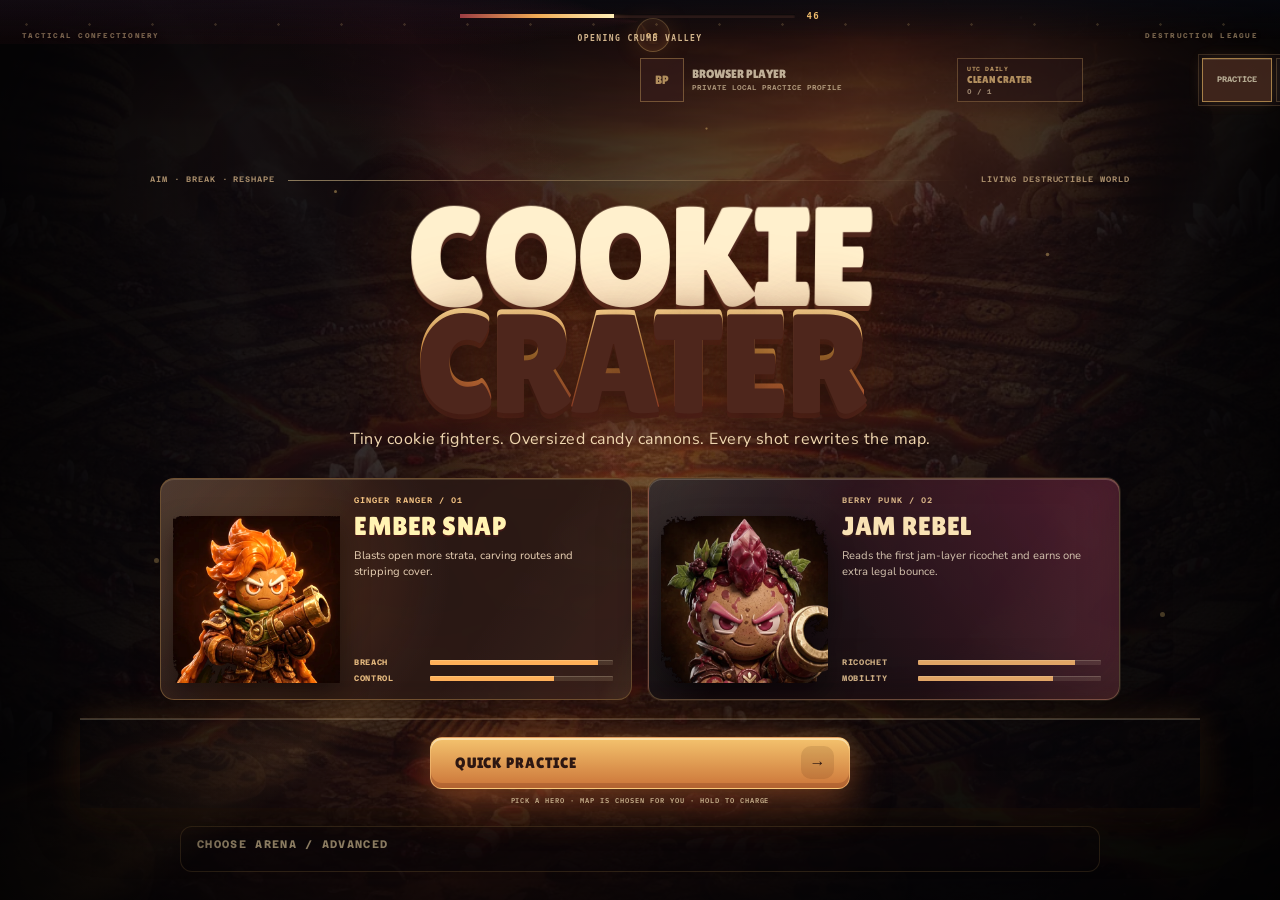
==== index.html @ 47fe99b9 "Publish Cookie Crater static build for Unyly Deploy." ====
<!doctype html>
<html lang="en">
  <head>
    <meta charset="UTF-8" />
    <meta name="viewport" content="width=device-width, initial-scale=1.0" />
    <meta name="theme-color" content="#050a16" />
    <meta name="description" content="COOKIE CRATER — a tactical artillery duel on a destructible confectionery arena." />
    <meta name="referrer" content="no-referrer" />
    <title>COOKIE CRATER</title>
    <style>
      #bootstrap{position:fixed;left:0;right:0;top:0;z-index:40;display:grid;place-items:start center;padding:10px 16px 0;overflow:hidden;background:linear-gradient(180deg,rgba(7,10,18,.62),transparent 88%);color:#fff0cf;font:700 11px/1.4 ui-monospace,monospace;letter-spacing:.12em;pointer-events:none}
      #bootstrap[data-bootstrap-error]{inset:0;z-index:1000;place-items:center;padding:24px;background:radial-gradient(circle at 50% 55%,#4b241b 0,#17111a 28%,#070a12 66%);pointer-events:auto}
      #bootstrap::before,#bootstrap::after{content:"";position:absolute;inset:-25%;pointer-events:none}
      #bootstrap::before{background:conic-gradient(from 0deg,transparent 0 38%,rgba(239,157,70,.09) 41%,transparent 45% 72%,rgba(176,56,76,.08) 76%,transparent 80%);animation:boot-orbit 16s linear infinite}
      #bootstrap::after{background-image:radial-gradient(circle,#ffd58a 0 1px,transparent 1.5px);background-size:63px 71px;opacity:.16;animation:boot-drift 9s linear infinite}
      .boot-scene{position:relative;width:min(560px,82vw);display:grid;justify-items:center;text-align:center}
      .boot-sigil{position:relative;width:118px;height:118px;margin-bottom:18px;display:grid;place-items:center;border:1px solid rgba(255,214,142,.24);border-radius:50%;box-shadow:0 0 90px rgba(218,106,53,.2),inset 0 0 40px rgba(255,210,126,.08)}
      .boot-sigil::before{content:"";width:72px;height:72px;border-radius:44% 56% 47% 53%;background:radial-gradient(circle at 35% 28%,#ffcf77,#c66d32 50%,#6e2b25 72%);box-shadow:inset -8px -9px 0 rgba(68,20,20,.3),0 8px 22px rgba(0,0,0,.34);animation:boot-breathe 1.8s ease-in-out infinite}
      .boot-sigil::after{content:"";position:absolute;width:2px;height:78px;background:linear-gradient(transparent,#fff0c1 24%,#df6c45 60%,transparent);transform:rotate(24deg);filter:drop-shadow(0 0 8px #ff9c57);animation:boot-crack 1.8s ease-in-out infinite}
      .boot-title{display:block;font:900 clamp(34px,7vw,64px)/.82 ui-rounded,system-ui,sans-serif;letter-spacing:-.045em;text-shadow:0 4px #54251d,0 14px 34px rgba(0,0,0,.45)}
      .boot-title em{display:block;color:#e9a554;font-style:normal}
      .boot-promise{margin:14px 0 20px;color:#bda68a;font-size:9px;letter-spacing:.2em}
      .boot-meter{width:min(360px,72vw);display:grid;grid-template-columns:1fr auto;align-items:center;gap:12px}
      .boot-meter i{height:4px;overflow:hidden;background:#2d1b19;box-shadow:inset 0 1px 2px #050507}
      .boot-meter i::after{content:"";display:block;width:var(--boot-progress,8%);height:100%;background:linear-gradient(90deg,#9c3c43,#f0aa54,#fff0b8);box-shadow:0 0 18px #e39344;transition:width .18s ease}
      #bootstrap-label{margin-top:10px;color:#d4b78e;font-size:8px;letter-spacing:.18em}
      #bootstrap-progress{color:#f0bd6d;font-size:9px}
      #bootstrap:not([data-bootstrap-error]) .boot-sigil,
      #bootstrap:not([data-bootstrap-error]) .boot-title,
      #bootstrap:not([data-bootstrap-error]) .boot-promise{display:none}
      #bootstrap button{margin-top:18px;padding:12px 18px;border:1px solid #d69245;background:#2c1814;color:#fff0cf;font:inherit;cursor:pointer;pointer-events:auto}
      @keyframes boot-orbit{to{transform:rotate(1turn)}}
      @keyframes boot-drift{to{transform:translate3d(63px,71px,0)}}
      @keyframes boot-breathe{50%{transform:translateY(-3px) scale(1.04,.97);filter:brightness(1.12)}}
      @keyframes boot-crack{0%,100%{opacity:.46;transform:rotate(24deg) scaleY(.78)}48%{opacity:1;transform:rotate(24deg) scaleY(1.16)}}
      @media(prefers-reduced-motion:reduce){#bootstrap::before,#bootstrap::after,.boot-sigil::before,.boot-sigil::after{animation:none}}
    </style>
    <script src="https://telegram.org/js/telegram-web-app.js"></script>
    <script type="module" crossorigin src="/assets/index-CN3nEDs3.js"></script>
    <link rel="modulepreload" crossorigin href="/assets/Shader-CDog9Zo5.js">
    <link rel="modulepreload" crossorigin href="/assets/Filter-DRpGdykA.js">
    <link rel="modulepreload" crossorigin href="/assets/GCManagedHash-HRxxM8OA.js">
    <link rel="modulepreload" crossorigin href="/assets/RenderTargetSystem-CgWE_WO-.js">
    <link rel="modulepreload" crossorigin href="/assets/canvasUtils-C5G2o_Si.js">
    <link rel="modulepreload" crossorigin href="/assets/getTextureBatchBindGroup-BSBnkATY.js">
    <link rel="modulepreload" crossorigin href="/assets/GraphicsContext-DNmCGEAq.js">
    <link rel="modulepreload" crossorigin href="/assets/Cache-j2zzVEnr.js">
    <link rel="modulepreload" crossorigin href="/assets/getPo2TextureFromSource-CXLuyd-F.js">
    <link rel="modulepreload" crossorigin href="/assets/CanvasPool-DnkJDn_s.js">
    <link rel="stylesheet" crossorigin href="/assets/index-BWqc7lDo.css">
  </head>
  <body>
    <section id="bootstrap" role="status" aria-live="polite">
      <div class="boot-scene">
        <span class="boot-sigil" aria-hidden="true"></span>
        <strong class="boot-title">COOKIE <em>CRATER</em></strong>
        <span class="boot-promise">AIM · BREAK · RESHAPE THE WORLD</span>
        <span class="boot-meter"><i></i><output id="bootstrap-progress">08</output></span>
        <strong id="bootstrap-label">OPENING CRUMB VALLEY</strong>
        <button id="bootstrap-retry" type="button" hidden>RETRY</button>
      </div>
    </section>
    <div id="app"></div>
  </body>
</html>
---- assets/index-BWqc7lDo.css ----
@import "https://fonts.googleapis.com/css2?family=Azeret+Mono:wght@500;600;700&family=Bowlby+One+SC&family=Cormorant+Garamond:wght@600;700&family=IBM+Plex+Mono:wght@500;600;700&family=Lilita+One&family=Manrope:wght@600;700;800&family=Nunito+Sans:wght@600;700;800;900&display=swap";:root{--lightningcss-light: ;--lightningcss-dark:initial;color-scheme:dark;--ink:#fff6dc;--muted:#aeb7be;--navy:#071022;--panel:#080e19d1;--line:#ffeec22e;--cream:#ffe2a5;--caramel:#e69436;--coral:#ff654f;--jam:#ff4f8b;--mint:#8de5a4;--safe-top:0px;--safe-right:0px;--safe-bottom:0px;--safe-left:0px;font-synthesis:none;text-rendering:optimizelegibility;-webkit-font-smoothing:antialiased;font-family:Manrope,sans-serif}*{box-sizing:border-box}html,body,#app{background:#030712;width:100%;height:100%;margin:0;overflow:hidden}button,input{font:inherit}button{color:inherit}button:focus-visible,input:focus-visible,select:focus-visible,summary:focus-visible,a:focus-visible,[role=button]:focus-visible,[role=radio]:focus-visible{outline:2px solid var(--cream);outline-offset:3px}.skip-link{z-index:90;color:#fff0ce;letter-spacing:.08em;background:#1a120e;border:1px solid #ffd68e6b;padding:10px 14px;font:700 11px/1 Azeret Mono;text-decoration:none;position:absolute;top:12px;left:12px;transform:translateY(-160%)}.skip-link:focus,.skip-link:focus-visible{outline:2px solid var(--cream);outline-offset:3px;transform:none}.game-shell:not([data-phase=intro]) .skip-link{display:none}.game-shell{width:100%;height:100%;padding:var(--safe-top) var(--safe-right) var(--safe-bottom) var(--safe-left);background:#020611}.game-stage{isolation:isolate;width:100%;height:100%;position:relative;overflow:hidden}.canvas-host{position:absolute;inset:0}.canvas-host canvas{touch-action:none;width:100%;height:100%;display:block}.stage-grain{z-index:2;pointer-events:none;opacity:.16;mix-blend-mode:soft-light;background-image:url("data:image/svg+xml,%3Csvg viewBox='0 0 180 180' xmlns='http://www.w3.org/2000/svg'%3E%3Cfilter id='n'%3E%3CfeTurbulence type='fractalNoise' baseFrequency='.85' numOctaves='3' stitchTiles='stitch'/%3E%3C/filter%3E%3Crect width='100%25' height='100%25' filter='url(%23n)' opacity='.34'/%3E%3C/svg%3E");position:absolute;inset:0}.game-shell[data-phase=intro] .battle-top,.game-shell[data-phase=intro] .battle-controls,.game-shell[data-phase=intro] .wind-gauge,.game-shell[data-phase=duel] .battle-top,.game-shell[data-phase=duel] .battle-controls,.game-shell[data-phase=duel] .wind-gauge{opacity:0}.game-shell[data-phase=result] .battle-controls{opacity:0;pointer-events:none}.battle-top{z-index:6;top:max(14px, var(--safe-top));pointer-events:none;grid-template-columns:minmax(240px,1fr) auto minmax(240px,1fr);align-items:start;gap:22px;min-height:70px;display:grid;position:absolute;left:20px;right:20px}.fighter-card{border:1px solid var(--line);-webkit-backdrop-filter:blur(18px)saturate(145%);backdrop-filter:blur(18px)saturate(145%);background:linear-gradient(145deg,#ffffff14,#0000 35%),#050a14ad;border-radius:18px;grid-template-columns:50px minmax(100px,1fr) minmax(80px,160px) 32px;align-items:center;gap:11px;min-height:58px;padding:6px 10px 6px 7px;display:grid;box-shadow:inset 0 1px #ffffff24,0 16px 44px #00000038}.fighter-card--bot{grid-template-columns:32px minmax(80px,160px) minmax(100px,1fr) 50px}.fighter-copy{min-width:0}.fighter-copy small{color:#82909f;letter-spacing:.1em;margin-bottom:3px;font:600 8px/1 IBM Plex Mono;display:block}.fighter-copy strong{white-space:nowrap;font:700 clamp(11px,1vw,14px)/1 Manrope;display:block}.fighter-card--bot .fighter-copy{text-align:right}.health-track{background:#ffffff1a;border-radius:99px;height:7px;overflow:hidden}.health-track i{border-radius:inherit;background:linear-gradient(90deg,#77d989,#c9f18d);width:100%;height:100%;transition:width .5s;display:block}.fighter-card--bot .health-track i{background:linear-gradient(90deg,#ff9d6d,#ff4e64);margin-left:auto}.portrait{background:#cc843a;border:1px solid #ffffff3d;border-radius:50%;width:46px;height:46px;position:relative;overflow:hidden}.portrait:before,.portrait:after{content:none!important;display:none!important}.portrait--berry{background:#902c65}.turn-core{text-align:center;min-width:128px;padding-top:4px}.turn-core>small{color:#8f9dac;letter-spacing:.12em;font:600 8px/1 IBM Plex Mono;display:block}.turn-core>strong{color:var(--cream);letter-spacing:.06em;margin-top:6px;font:800 11px/1 Manrope;display:block}.turn-core>span{background:#040810d6;border-radius:50%;place-items:center;width:42px;height:42px;margin:7px auto 0;display:grid;position:relative}.turn-core i{--progress:360deg;background:conic-gradient(var(--cream) var(--progress), #ffffff1c 0);border-radius:50%;position:absolute;inset:0;-webkit-mask:radial-gradient(circle,#0000 56%,#000 58%);mask:radial-gradient(circle,#0000 56%,#000 58%)}.turn-core b{font:700 11px/1 IBM Plex Mono}.wind-gauge{z-index:5;border-left:2px solid var(--cream);color:#aeb9c4;letter-spacing:.08em;background:#050a1385;align-items:center;gap:8px;padding:8px 11px;font:600 9px/1 IBM Plex Mono;display:flex;position:absolute;top:105px;left:22px}.wind-gauge i{color:var(--cream);font-size:16px;font-style:normal}.wind-gauge strong{color:var(--ink)}.battle-controls{z-index:7;left:18px;right:18px;bottom:max(14px, var(--safe-bottom));grid-template-columns:minmax(400px,1fr) minmax(390px,.8fr) auto;align-items:end;gap:14px;transition:opacity .25s,transform .25s;display:grid;position:absolute}.weapon-dock,.aim-console{border:1px solid var(--line);-webkit-backdrop-filter:blur(20px)saturate(145%);backdrop-filter:blur(20px)saturate(145%);background:#040912c7;box-shadow:inset 0 1px #ffffff1a,0 18px 44px #00000040}.weapon-dock{grid-template-columns:90px repeat(4,1fr)}.move-pad{border-right:1px solid #ffbc5429;grid-template-columns:1fr 1fr;align-content:center;gap:3px;padding-right:6px;display:grid}.move-pad button{color:#ffd27b;cursor:pointer;background:linear-gradient(#49301d,#190e0c);border:1px solid #ffc35d3d;border-radius:8px;min-height:36px;font-size:20px}.move-pad button:disabled{opacity:.35}.move-pad .utility{color:#72efff;border-color:#46ddff80;font:800 11px/1 IBM Plex Mono,monospace;position:relative}.move-pad .utility sup{color:#fff148;font:800 7px/1 IBM Plex Mono,monospace;position:absolute;top:3px;right:4px}.move-pad small{text-align:center;color:#7f6c5d;grid-column:1/-1;font:700 6px/1 IBM Plex Mono}.weapon-dock{border-radius:17px;grid-template-columns:90px repeat(4,1fr);gap:6px;min-height:94px;padding:7px;display:grid}.weapon{text-align:left;cursor:pointer;background:0 0;border:1px solid #0000;border-radius:12px;grid-template-columns:42px 1fr;align-items:center;min-width:0;min-height:62px;padding:6px 22px 6px 7px;transition:all .2s;display:grid;position:relative}.weapon.is-banned{opacity:.35;filter:grayscale(.55)}.weapon:hover:not(:disabled),.weapon.is-active{background:linear-gradient(145deg,#ffe2a526,#ffffff06);border-color:#ffe2a54f}.weapon:disabled{opacity:.48;cursor:not-allowed}.weapon>b{text-overflow:ellipsis;font:700 9px/1 IBM Plex Mono;overflow:hidden}.weapon>small{color:#768494;font:600 7px/1 IBM Plex Mono;position:absolute;top:7px;right:7px}.weapon-glyph{background:#182638;border-radius:9px;place-items:center;width:34px;height:34px;display:grid;position:relative}.weapon-glyph i{border:2px solid var(--cream);border-radius:7px 2px 2px 7px;width:18px;height:8px;transform:rotate(-20deg)}.weapon-glyph--2{background:#42251c}.weapon-glyph--2 i{border-color:#ff8d55;border-radius:2px;transform:rotate(-20deg)skew(-18deg)}.weapon-glyph--3{background:#3c1e2b}.weapon-glyph--3 i{border-color:#ff6b64;border-radius:50%;width:18px;height:18px;box-shadow:8px -4px 0 -5px #ff6b64}.weapon-glyph--4{background:#401a38}.weapon-glyph--4 i{border-color:#ff5b9c;border-radius:4px;width:17px;height:17px;transform:rotate(45deg)}.aim-console{border-radius:17px;grid-template-columns:1fr 1fr 94px;align-items:center;gap:14px;min-height:78px;padding:12px;display:grid}.aim-console label{color:#93a0ad;letter-spacing:.08em;grid-template-columns:1fr auto;gap:7px;min-width:0;font:600 8px/1 IBM Plex Mono;display:grid}.aim-console output{color:var(--ink);font-size:10px}.aim-console input{width:100%;height:15px;accent-color:var(--cream);cursor:ew-resize;grid-column:1/-1;margin:0}.fire-button{cursor:pointer;color:#fff;background:linear-gradient(#ff7659,#ed493e);border:1px solid #fff7dc8c;border-radius:12px;min-height:54px;box-shadow:inset 0 1px #ffffff8c,inset 0 -5px #82201f38,0 8px 25px #ff53413b}.fire-button span{letter-spacing:.04em;font:400 18px/1 Bowlby One SC;display:block}.fire-button small{opacity:.7;margin-top:4px;font:600 7px/1 IBM Plex Mono;display:block}.fire-button:disabled{filter:saturate(.2);opacity:.5;cursor:not-allowed}.sound-button{border:1px solid var(--line);color:#9ca8b3;cursor:pointer;background:#050a12b8;border-radius:10px;min-height:42px;padding:0 12px;font:600 8px/1 IBM Plex Mono}.impact-banner{z-index:8;text-align:center;opacity:0;pointer-events:none;background:linear-gradient(90deg,#0000,#070d18d6 18% 82%,#0000);border-top:1px solid #ffe2a599;border-bottom:1px solid #ffe2a559;min-width:240px;padding:12px 24px;transition:all .22s;position:absolute;top:22%;left:50%;transform:translate(-50%,-18px)scale(.9)}.impact-banner.is-visible{opacity:1;transform:translate(-50%)scale(1)}.impact-banner small{color:#b1bbc2;letter-spacing:.18em;font:600 7px/1 IBM Plex Mono;display:block}.impact-banner strong{color:var(--cream);margin-top:5px;font:400 21px/1 Bowlby One SC;display:block}.intro-panel,.result-panel{z-index:20;background:radial-gradient(circle,#1c405c4d,#0000 40%),linear-gradient(90deg,#02050df5,#030812c7 50%,#02050df5);flex-direction:column;justify-content:center;align-items:center;padding:24px;transition:opacity .55s,visibility .55s;display:flex;position:absolute;inset:0;overflow:auto}.intro-panel:before{content:"";aspect-ratio:1.8;pointer-events:none;border:1px solid #ffe2a521;border-radius:50%;width:min(68vw,880px);position:absolute;box-shadow:inset 0 0 100px #ffab4a0d,0 0 120px #19497033}.intro-kicker{color:#8e9ba7;letter-spacing:.12em;align-items:center;gap:13px;width:min(680px,90vw);font:600 8px/1 IBM Plex Mono;display:flex}.intro-kicker i{background:linear-gradient(90deg,#ffe2a580,#0000);flex:1;height:1px}.intro-panel h1{text-align:center;color:var(--ink);letter-spacing:-.06em;text-shadow:0 12px 50px #00000073;margin:16px 0 8px;font:400 clamp(62px,10vw,138px)/.74 Bowlby One SC;position:relative}.intro-panel h1 em{color:var(--coral);font-style:normal}.intro-panel>p{text-align:center;color:#aeb8c0;max-width:620px;margin:14px 0 22px;font-size:13px;line-height:1.55;position:relative}.hero-select{grid-template-columns:1fr 1fr;gap:10px;width:min(650px,92vw);display:grid;position:relative}.hero-choice{text-align:left;cursor:pointer;background:#ffffff09;border:1px solid #ffffff1f;border-radius:16px;min-height:116px;padding:13px 14px 13px 93px;position:relative;overflow:hidden}.hero-choice>small{color:#8f9aa5;letter-spacing:.09em;font:600 7px/1 IBM Plex Mono;display:block}.hero-choice>strong{color:var(--cream);margin:9px 0 6px;font:800 13px/1 Manrope;display:block}.hero-choice>p{color:#9ba6af;margin:0;font-size:10px;line-height:1.4}.hero-cookie{width:60px;height:60px;box-shadow:none;background:0 0;border-radius:0;position:absolute;top:21px;left:17px}.hero-cookie:before,.hero-cookie:after,.hero-cookie i{content:none!important;display:none!important}.start-button{color:#fff;cursor:pointer;background:linear-gradient(#ff7658,#ed493d);border:1px solid #ffffff8c;border-radius:14px;justify-content:space-between;align-items:center;width:min(330px,86vw);min-height:54px;margin-top:18px;padding:0 15px 0 24px;display:flex;position:relative;box-shadow:inset 0 1px #fff9,inset 0 -5px #74191833,0 17px 44px #ff4e3a33}.start-button span{letter-spacing:.05em;font:400 13px/1 Bowlby One SC}.start-button i{background:#ffffff29;border-radius:10px;place-items:center;width:33px;height:33px;font-style:normal;display:grid}.start-button:hover{filter:brightness(1.07);transform:translateY(-2px)}.intro-note{color:#697785;letter-spacing:.08em;margin-top:12px;font:600 7px/1 IBM Plex Mono}.result-panel{opacity:0;visibility:hidden;pointer-events:none;background:radial-gradient(circle at 72% 48%,#7e302847,#0000 34%),radial-gradient(circle at 34% 46%,#9b5e3024,#0000 32%),linear-gradient(100deg,#090b14 0%,#11101a 54%,#1b0d11 100%);overflow:hidden auto}.result-panel.is-visible{opacity:1;visibility:visible;pointer-events:auto}.pause-panel{z-index:40;-webkit-backdrop-filter:blur(10px);backdrop-filter:blur(10px);opacity:0;visibility:hidden;pointer-events:none;transition:opacity var(--motion-panel) var(--ease-out);background:#07080edb;flex-direction:column;justify-content:center;align-items:center;padding:24px;display:flex;position:absolute;inset:0}.pause-panel.is-visible{opacity:1;visibility:visible;pointer-events:auto}.pause-panel>small{color:#d19b5d;letter-spacing:.16em;font:700 7px/1 Azeret Mono}.pause-panel h2{color:#fff0cf;margin:10px 0 6px;font:400 clamp(38px,7vw,76px)/.9 Lilita One}.pause-panel p{color:#b9a891;text-align:center;max-width:440px;margin:0;font-size:12px}.pause-actions{flex-direction:column;align-items:center;gap:0;width:min(420px,92vw);margin-top:4px;display:flex}.result-menu{margin-top:14px}@media (height<=560px){.pause-panel{justify-content:flex-start;padding:12px;overflow-y:auto}.pause-panel h2{margin:6px 0 4px;font-size:clamp(28px,9vh,48px)}.pause-panel p{display:none}.tutorial-replay{min-height:40px;margin-top:8px}}.result-art{opacity:.9;filter:drop-shadow(0 30px 30px #00000080);background:bottom/contain no-repeat;width:min(38vw,520px);height:82vh;position:absolute;bottom:-3vh;right:5vw}.result-art--ember{background-image:url(/assets/ember-portrait-CUfRs0rF.webp)}.result-art--berry{background-image:url(/assets/jam-portrait-DNkVcE35.webp)}.result-panel>:not(.result-art){z-index:1;position:relative;transform:translate(-12vw)}.result-panel>small{color:var(--cream);letter-spacing:.18em;font:600 9px/1 IBM Plex Mono}.result-panel h2{text-align:center;color:var(--ink);margin:16px 0 10px;font:600 clamp(62px,9vw,116px)/.78 Cormorant Garamond,serif}.result-panel>p{color:#aab5be;margin:0;font-size:14px}.result-stats{gap:8px;margin-top:24px;display:flex}.result-stats span{border:1px solid var(--line);color:#8d99a4;text-align:center;background:#ffffff09;min-width:100px;padding:11px 15px;font:600 8px/1 IBM Plex Mono}.result-stats b{color:var(--cream);margin-bottom:7px;font:700 24px/1 Cormorant Garamond,serif;display:block}.practice-reward{text-align:center;background:linear-gradient(90deg,#0000,#2e1812b8,#0000);border-top:1px solid #d692458c;border-bottom:1px solid #d6924547;width:min(360px,72vw);margin:12px auto 0;padding:9px 14px}.practice-reward small,.practice-reward span{color:#a98a68;letter-spacing:.12em;font:600 6px/1 Azeret Mono;display:block}.practice-reward b{color:#f1c36e;text-shadow:0 2px #4b2118;margin:5px 0 4px;font:400 20px/1 Lilita One;display:block}@media (width<=900px),(height<=560px){.battle-top{grid-template-columns:1fr 92px 1fr;gap:7px;top:8px;left:8px;right:8px}.fighter-card{border-radius:13px;grid-template-columns:38px 1fr 72px 25px;gap:6px;min-height:48px;padding:4px 7px 4px 4px}.fighter-card--bot{grid-template-columns:25px 72px 1fr 38px}.portrait{width:36px;height:36px}.portrait:before,.portrait:after{content:none!important;display:none!important}.fighter-copy small{display:none}.fighter-copy strong{font-size:9px}.health-track{height:5px}.turn-core{min-width:82px}.turn-core>span{width:32px;height:32px;margin-top:4px}.turn-core>strong{margin-top:4px;font-size:8px}.turn-core>small{font-size:6px}.wind-gauge{padding:6px 8px;font-size:7px;top:67px;left:9px}.battle-controls{grid-template-columns:1fr minmax(300px,.95fr);gap:6px;bottom:6px;left:7px;right:7px}.weapon-dock{border-radius:12px;grid-template-columns:58px repeat(4,1fr);min-height:70px;padding:4px}.move-pad{padding-right:3px}.move-pad button{min-height:25px;padding:0;font-size:14px}.weapon{justify-content:center;min-height:50px;padding:3px;display:flex}.weapon-glyph{width:36px;height:36px}.weapon>b{display:none}.weapon>small{font-size:6px;top:4px;right:4px}.aim-console{border-radius:12px;grid-template-columns:1fr 1fr 77px;gap:8px;min-height:60px;padding:7px}.fire-button{border-radius:9px;min-height:45px}.fire-button span{font-size:14px}.sound-button{display:none}.intro-panel{justify-content:flex-start;padding:10px}.intro-kicker{margin-top:8px}.intro-panel h1{margin:10px 0 2px;font-size:clamp(48px,15vh,86px)}.intro-panel>p{max-width:560px;margin:8px 0 10px;font-size:10px}.hero-select{width:min(590px,88vw)}.hero-choice{min-height:86px;padding:10px 10px 8px 76px}.hero-cookie{width:48px;height:48px;top:17px;left:14px}.hero-cookie:before,.hero-cookie:after,.hero-cookie i{content:none!important;display:none!important}.hero-choice>strong{margin:6px 0 4px;font-size:11px}.hero-choice>p{font-size:8px}.start-button{min-height:44px;margin-top:9px}.intro-note{margin-top:7px}}@media (orientation:portrait){.game-stage:after{content:"ROTATE DEVICE";z-index:30;color:var(--cream);letter-spacing:.05em;background:#050a16;place-items:center;font:400 18px/1 Bowlby One SC;display:grid;position:absolute;inset:0}}@media (prefers-reduced-motion:reduce){*,:before,:after{transition-duration:.01ms!important;animation-duration:.01ms!important}}.fighter-card{background:linear-gradient(#ffd6891a,#0000 34%),linear-gradient(90deg,#25110df0,#0d0709e6);border-color:#ffc15c47;border-radius:12px;box-shadow:inset 0 1px #ffe0a630,inset 0 -2px #41160d99,0 10px 30px #00000047}.health-track{background:#160c0d;border:2px solid #00000057;height:9px;box-shadow:inset 0 2px 4px #000000a6}.fighter-card--bot .health-track i{background:linear-gradient(#ff775d,#d93645)}.turn-core>span{background:linear-gradient(#3b1e13,#170b09);border:2px solid #6f3a1e;box-shadow:inset 0 1px #c88742,0 5px 13px #0006}.weapon-glyph{background:linear-gradient(145deg,#49301d,#190e0c);border:1px solid #ffc35d3d}.aim-console{grid-template-columns:1fr 1fr 88px}.fire-button{background:radial-gradient(circle at 38% 24%,#ff9c49,#e84624 52%,#9c211a 78%);border:4px solid #8b3a1e;border-radius:50%;justify-self:center;width:78px;height:78px;min-height:78px;box-shadow:inset 0 2px 2px #ffffff8c,inset 0 -7px 11px #59100d8c,0 0 0 3px #3c1a10,0 9px 22px #ff46233d}.fire-button span{font-size:14px}.fire-button:hover:not(:disabled){transform:translateY(-2px)scale(1.035)}.turn-sequence{z-index:6;-webkit-backdrop-filter:blur(14px);backdrop-filter:blur(14px);background:#140908c2;border:1px solid #ffbe5b33;border-radius:12px;gap:3px;margin:0;padding:5px;list-style:none;display:flex;position:absolute;bottom:108px;left:50%;transform:translate(-50%);box-shadow:inset 0 1px #ffdc961c}.turn-sequence li{color:#786c63;border:1px solid #0000;border-radius:8px;justify-content:center;align-items:center;gap:6px;min-width:58px;height:35px;padding:0 7px;font:700 7px/1 IBM Plex Mono;transition:all .18s;display:flex}.turn-sequence b{background:#ffffff0f;border-radius:50%;place-items:center;width:17px;height:17px;font-size:7px;display:grid}.intro-panel:before{aspect-ratio:auto;width:auto;box-shadow:none;background:radial-gradient(circle at 50% 42%,#0000 0 20%,#05020466 78%);border:0;border-radius:0;inset:0}.intro-kicker{color:#b99464;width:min(980px,94vw);margin-top:18px;position:relative}.intro-panel h1{text-shadow:0 4px #4e1c13,0 18px 40px #0000008c;margin:18px 0 5px;font-size:clamp(42px,5.8vw,82px);line-height:.82}.intro-panel>p{color:#d1bfa8;margin:8px 0 14px}.hero-select{gap:14px;width:min(900px,94vw)}.hero-choice{background:linear-gradient(145deg,#ffc7631c,#0000 42%),#1d0d0ad4;border-color:#ffbc563d;border-radius:12px;min-height:260px;padding:28px 20px 20px 218px;box-shadow:inset 0 1px #ffdc9226,0 18px 50px #00000047}.hero-choice:hover,.hero-choice.is-active{background:radial-gradient(circle at 25% 40%,#ff892b26,#0000 48%),#28110be6;border-color:#d7933b;box-shadow:inset 0 1px #ffe5ad3d,0 0 0 2px #ff9e361f,0 22px 54px #00000061}.hero-choice>strong{color:#ffe0a2;margin:12px 0 9px;font:400 23px/1 Bowlby One SC}.hero-choice>p{color:#c4ad99;font-size:11px;line-height:1.5}.hero-cookie{width:202px;height:auto;box-shadow:none;filter:drop-shadow(0 18px 16px #00000080);background:bottom/contain no-repeat;border-radius:0;top:4px;bottom:4px;left:8px}.hero-cookie:before,.hero-cookie:after,.hero-cookie i{display:none}.hero-cookie--ember{background-image:url(/assets/ember-portrait-CUfRs0rF.webp)}.hero-cookie--berry{background-image:url(/assets/jam-portrait-DNkVcE35.webp)}.hero-stats{gap:7px;margin-top:17px;display:grid}.hero-stats i{color:#9c816b;grid-template-columns:68px 1fr;align-items:center;font:700 7px/1 IBM Plex Mono;display:grid;position:relative}.hero-stats i:after{content:"";background:linear-gradient(90deg, #f0a33b var(--value), #ffffff17 var(--value));border-radius:5px;height:4px}.intro-panel .start-button{color:#35180d;background:linear-gradient(#f1c56c,#c98d37);border-color:#d5a04f;border-radius:9px;width:min(390px,86vw);box-shadow:inset 0 2px #ffffff8c,inset 0 -4px #642f1038,0 16px 38px #00000052}.intro-panel .start-button i{background:#471f0c21}.duel-panel{z-index:19;visibility:hidden;opacity:0;pointer-events:none;background:radial-gradient(circle,#672d1433,#0000 28%),linear-gradient(90deg,#070204f7,#130808cc,#070204f7);grid-template-columns:1fr auto 1fr;align-items:center;gap:3vw;padding:26px 8vw;transition:opacity .25s;display:grid;position:absolute;inset:0}.duel-panel.is-visible{visibility:visible;opacity:1}.duel-side{flex-direction:column;justify-content:flex-end;align-items:center;height:min(70vh,560px);display:flex}.duel-art{filter:drop-shadow(0 28px 24px #0000008c);background:bottom/contain no-repeat;flex:1;width:min(28vw,350px);min-height:0}.duel-art--ember{background-image:url(/assets/ember-portrait-CUfRs0rF.webp)}.duel-art--berry{background-image:url(/assets/jam-portrait-DNkVcE35.webp)}.duel-side--player .duel-art{transform:scaleX(-1)}.duel-side small{color:#a78252;letter-spacing:.16em;font:700 8px/1 IBM Plex Mono}.duel-side strong{color:#ffe0a2;margin-top:8px;font:700 clamp(18px,2.2vw,32px)/1 Cormorant Garamond,serif}.duel-versus{text-align:center;flex-direction:column;align-items:center;display:flex}.duel-versus small,.duel-versus span{color:#a78252;letter-spacing:.12em;font:700 7px/1 IBM Plex Mono}.duel-versus i{color:#d9b779;letter-spacing:.08em;white-space:nowrap;margin-top:9px;font:600 6px/1 Azeret Mono}.duel-versus b{color:#ffd784;background:radial-gradient(circle at 35% 25%,#6b2d16,#1a0908 68%);border:3px solid #a76325;border-radius:50%;place-items:center;width:96px;height:96px;margin:16px 0;font:700 31px/1 Cormorant Garamond,serif;display:grid;box-shadow:inset 0 2px #ffde9f4d,0 0 55px #ff661f2e}@media (width<=900px),(height<=560px){.intro-kicker{margin-top:7px}.intro-panel h1{margin:7px 0 0;font-size:clamp(37px,12vh,57px)}.intro-panel>p{margin:4px 0 7px;font-size:9px}.hero-select{gap:8px;width:min(760px,94vw)}.hero-choice{min-height:176px;padding:16px 10px 10px 150px}.hero-cookie{width:145px;left:2px}.hero-choice>strong{margin:7px 0 5px;font-size:15px}.hero-choice>p{font-size:8px}.hero-stats{gap:4px;margin-top:8px}.hero-stats i{grid-template-columns:52px 1fr;font-size:6px}.intro-panel .start-button{min-height:42px}.turn-sequence{bottom:75px}.turn-sequence li{min-width:42px;height:27px;padding:0 4px}.turn-sequence span{display:none}.fire-button{border-width:2px;width:48px;height:48px;min-height:48px}.fire-button span{font-size:9px}.fire-button small{display:none}.aim-console{grid-template-columns:1fr 1fr 53px}.duel-panel{padding:8px 8vw}.duel-side{height:82vh}.duel-art{width:27vw}.duel-versus b{width:64px;height:64px;margin:8px 0;font-size:22px}.duel-side strong{margin-top:4px;font-size:16px}.result-art{width:34vw;height:88vh;right:1vw}.result-panel>:not(.result-art){transform:translate(-15vw)}}:root{--panel:#070a1fe6;--line:#4ddaff4d;--cream:#fff17a;--coral:#ff4d8f}.game-stage{background:#07113a}.stage-grain{opacity:.15;background-image:radial-gradient(circle at 16% 30%,#ff3d9d47,#0000 24%),radial-gradient(circle at 82% 16%,#ff84223d,#0000 22%)}.fighter-card{background:linear-gradient(105deg,#3a0734f2,#090b26e8);border-color:#e13a9b;box-shadow:inset 0 1px #ffffff2e,0 0 0 2px #ee309e1f,0 10px 30px #06021859}.fighter-card--bot{background:linear-gradient(255deg,#4a1907f5,#090b26e8);border-color:#ff8c22;box-shadow:inset 0 1px #ffffff2e,0 0 0 2px #ff8c2221,0 10px 30px #06021859}.portrait{background-color:#171043;background-position:50% 18%;background-repeat:no-repeat;background-size:125%;border-color:#ffffff3d}.portrait span{display:none}.health-track{background:#08091d;border-color:#02030fb3}.health-track i{background:linear-gradient(90deg,#eeff37,#79e739);box-shadow:0 0 10px #aeff2b6b}.turn-core>span{background:radial-gradient(circle at 38% 28%,#60400d,#100a29 66%);border-color:#ff9a2e;box-shadow:inset 0 1px #fff276,0 0 18px #ff771b42}.wind-gauge{color:#8cecff;background:#050a23d1;border-color:#46ddff}.weapon-dock,.aim-console{background:linear-gradient(#375cbe21,#0000 34%),#05081deb;border-color:#52daff66;box-shadow:inset 0 1px #89e7ff30,0 18px 44px #00001470}.fighter-card.is-active{animation:1.8s ease-in-out infinite active-team-breathe;transform:translateY(2px);box-shadow:inset 0 1px #ffecc233,inset 0 -3px #1207076b,0 0 0 2px #e8aa5333,0 10px 28px #15090861}.fighter-card--bot.is-active{box-shadow:inset 0 1px #ffecc22e,0 0 0 2px #be445733,0 10px 28px #15090861}@keyframes active-team-breathe{0%,to{filter:brightness()}50%{filter:brightness(1.1)}}.weapon{border-color:#5b5eb052}.weapon-glyph{background:linear-gradient(145deg,#20295a,#0a0d2c);border-color:#5be2ff61}.move-pad{border-right-color:#44daff47}.move-pad button{color:#fff15a;background:linear-gradient(#49335e,#14103a);border-color:#f2b52d}.move-pad button:hover:not(:disabled){background:#38144c;border-color:#ff4ca7}.range-input input::-webkit-slider-thumb{background:#fff148;box-shadow:0 0 0 3px #ff5f27,0 0 14px #fff14870}.fire-button{background:radial-gradient(circle at 36% 24%,#fff65c,#ff7a1f 48%,#ec255e 78%);border-color:#ffe43d;box-shadow:inset 0 2px 2px #ffffffb8,inset 0 -7px 11px #800c496b,0 0 0 3px #36206f,0 0 0 6px #42e1ff6b,0 9px 24px #ff358857}.fire-button:hover:not(:disabled){filter:saturate(1.22)brightness(1.08)}.turn-sequence{background:#080723d1;border-color:#56d5ff57;box-shadow:inset 0 1px #8fe2ff29,0 8px 24px #0000154d}.impact-banner{background:linear-gradient(110deg,#48094df0,#0b0f36f0);border-color:#fff052;box-shadow:0 0 0 3px #ff329a38,0 18px 55px #0006}.impact-banner small{color:#57e5ff}.impact-banner strong{color:#fff159;text-shadow:2px 2px #e8308e}.chain-meter{z-index:7;color:#fff06a;opacity:0;pointer-events:none;background:linear-gradient(120deg,#550f66f0,#0d0f37f0);border:2px solid #ff3f9f;border-radius:10px;align-items:center;gap:8px;padding:7px 11px 7px 8px;transition:all .18s cubic-bezier(.2,.9,.2,1.2);display:flex;position:absolute;top:116px;left:14px;transform:translate(-18px)rotate(-2deg);box-shadow:3px 4px #261153,0 0 18px #ff319a3d}.chain-meter.is-visible{opacity:1;transform:translate(0)rotate(-2deg)}.chain-meter b{color:#fff;text-shadow:2px 2px #ff3d9d;font:400 21px/1 Bowlby One SC}.chain-meter span{letter-spacing:.04em;font:400 9px/1 Bowlby One SC}.hero-choice{background:linear-gradient(145deg,#2a2067d6,#0d0828e8);border-color:#4edaff59}.hero-choice:first-child:hover,.hero-choice:first-child.is-active{background:radial-gradient(circle at 25% 40%,#ff7e1e42,#0000 48%),#160a2ef0;border-color:#ff982b}.hero-choice:last-child:hover,.hero-choice:last-child.is-active{background:radial-gradient(circle at 25% 40%,#ff2d9742,#0000 48%),#160a2ef0;border-color:#ff3c9e}.intro-panel .start-button{color:#24103f;background:linear-gradient(105deg,#ffdb32,#ff7e22 54%,#ff3a91);border-color:#fff052;box-shadow:inset 0 2px #fff9,0 0 0 3px #56e1ff40,0 16px 38px #0f032a61}@media (width<=900px),(height<=560px){.chain-meter{padding:4px 7px;top:75px;left:7px}.chain-meter b{font-size:14px}.chain-meter span{font-size:6px}}:root{--ink:#fff0cf;--muted:#b9a891;--panel:#231411eb;--line:#ffd28e40;--cream:#f4c875;--caramel:#c97932;--coral:#db5d3f;--jam:#bd3659;--mint:#8abf73;--color-background:#111827;--color-surface:#231411;--color-surface-elevated:#342019;--color-text:#fff0cf;--color-text-muted:#b9a891;--color-interactive:#d69245;--color-focus:#ffe3a1;--color-success:#8abf73;--color-danger:#d7534d;--space-1:4px;--space-2:8px;--space-3:12px;--space-4:16px;--space-6:24px;--radius-sm:8px;--radius-md:14px;--radius-lg:22px;--touch-target:44px;--motion-instant:90ms;--motion-micro:.18s;--motion-panel:.32s;--ease-out:cubic-bezier(.2,.8,.2,1);font-family:Nunito Sans,sans-serif}html,body,#app,.game-shell,.game-stage{background:#111827}.stage-grain{opacity:.12;mix-blend-mode:overlay;background-image:url("data:image/svg+xml,%3Csvg viewBox='0 0 180 180' xmlns='http://www.w3.org/2000/svg'%3E%3Cfilter id='n'%3E%3CfeTurbulence type='fractalNoise' baseFrequency='.72' numOctaves='3' stitchTiles='stitch'/%3E%3C/filter%3E%3Crect width='100%25' height='100%25' filter='url(%23n)' opacity='.44'/%3E%3C/svg%3E")}.battle-top{top:max(10px, var(--safe-top));grid-template-columns:minmax(240px,324px) 1fr minmax(240px,324px);align-items:start;gap:12px;min-height:58px;left:14px;right:14px}.fighter-card{-webkit-backdrop-filter:blur(8px);backdrop-filter:blur(8px);background:linear-gradient(#ffdca517,#0000 38%),linear-gradient(90deg,#3a1917f5,#1d1212eb);border:1px solid #ffcd7e57;border-radius:7px;grid-template-columns:40px 1fr minmax(60px,106px) 28px;gap:8px;min-height:52px;padding:5px 9px 5px 6px;box-shadow:inset 0 1px #ffecc229,inset 0 -3px #1207076b,0 8px 24px #15090847}.fighter-card--bot{background:linear-gradient(#ffdca517,#0000 38%),linear-gradient(270deg,#462212f5,#1d1212eb);grid-template-columns:28px minmax(60px,106px) 1fr 40px;justify-self:end}.portrait{background-color:#38221c;border-color:#ffd99770;border-radius:6px;width:38px;height:38px}.portrait:before,.portrait:after{display:none}.fighter-copy small{color:#b5946f;letter-spacing:.08em;margin-bottom:4px;font:600 7px/1 Azeret Mono}.fighter-copy strong{color:#fff0cf;letter-spacing:.02em;font:900 12px/1 Nunito Sans}.unit-pips{gap:3px;margin-top:5px;display:flex}.fighter-card--bot .unit-pips{justify-content:flex-end}.unit-pips i{background:#dca052;border-radius:2px;width:14px;height:3px;transition:opacity .25s,transform .25s,background-color .25s;box-shadow:0 0 0 1px #ffdc9929}.fighter-card--bot .unit-pips i{background:#b94158}.unit-pips i.is-ko{opacity:.2;background:#4e3c38;transform:scaleX(.65)}.fighter-card--bot{border-color:#be445794}.fighter-card>b{color:#f7d695;font:700 10px/1 Azeret Mono}.health-track{background:#170e0e;border:1px solid #1b0e0d;border-radius:3px;height:6px}.health-track i{box-shadow:none;background:linear-gradient(90deg,#6b9e54,#b3d675)}.fighter-card--bot .health-track i{box-shadow:none;background:linear-gradient(90deg,#e79b4a,#c84445)}.turn-core{align-self:start;min-width:156px;padding-top:0}.turn-core>small{color:#c2a57c;font:600 7px/1 Azeret Mono}.turn-core>strong{color:#fff1cf;letter-spacing:.04em;text-shadow:0 2px #3b1f17;margin-top:4px;font:400 14px/1 Lilita One}.turn-core>span{background:radial-gradient(circle at 38% 30%,#81502e,#2b1714 70%);border:2px solid #9d5e2c;border-radius:44% 56% 48% 52%;width:42px;height:42px;margin-top:5px;box-shadow:inset 0 1px #e0a665,0 4px 12px #210e095c}.turn-core b{color:#fff1cf;font:700 10px/1 Azeret Mono}.turn-core i{background:conic-gradient(#f3c26a var(--progress), #ffe8be1a 0)}.wind-gauge{color:#bda98c;background:#231412bd;border:1px solid #e6bd7d40;border-left:3px solid #d69245;gap:6px;padding:5px 8px;font:600 7px/1 Azeret Mono;top:72px;left:16px}.wind-gauge i,.wind-gauge strong{color:#f2ca82}.turn-sequence{display:none}.battle-controls{left:50%;right:auto;bottom:max(10px, var(--safe-bottom));grid-template-columns:minmax(550px,1.25fr) minmax(350px,.75fr) 42px;gap:8px;width:min(1040px,100% - 24px);transform:translate(-50%)}.is-bot-turn .battle-controls{opacity:.48;transform:translate(-50%)translateY(4px)}.is-projectile-flight .battle-controls{opacity:.08;transform:translate(-50%)translateY(8px)}.weapon-dock,.aim-console{-webkit-backdrop-filter:blur(9px);backdrop-filter:blur(9px);background:linear-gradient(#ffdca412,#0000 32%),#221311f0;border:1px solid #e6b86f4d;box-shadow:inset 0 1px #ffe5b521,inset 0 -3px #0c05056b,0 10px 28px #12080759}.weapon-dock{border-radius:8px;grid-template-columns:76px repeat(4,1fr);gap:4px;min-height:82px;padding:5px}.move-pad{border-right-color:#deb26b33;gap:2px;padding-right:4px}.move-pad button{color:#edc47f;background:linear-gradient(#4b2c21,#251512);border:1px solid #ddb06952;border-radius:4px;min-height:26px;font-size:15px}.move-pad .utility{color:#e7ad5c;border-color:#de9e5061}.move-pad .utility sup{color:#f5d69d;font-family:Azeret Mono}.move-pad small{color:#92775e;font-family:Azeret Mono}.weapon{background:#160c0c57;border:1px solid #845b415c;border-radius:5px;grid-template-columns:38px 1fr;min-height:64px;padding:5px 18px 5px 6px}.weapon:hover:not(:disabled),.weapon.is-active{background:radial-gradient(circle at 50% 0,#eaa44b33,#0000 62%),#3a2118;border-color:#d69a4d;box-shadow:inset 0 0 12px #e191371a,0 0 0 1px #fac46e21}.weapon:nth-of-type(3).is-active{border-color:#d69a4d}.weapon>b{color:#e8c18a;font:700 9px/1 Azeret Mono}.weapon>small{color:#a58a6c;font-family:Azeret Mono}.weapon-glyph{background:radial-gradient(circle at 35% 28%,#63422d,#241412);border:1px solid #ddb0694d;border-radius:50%;width:32px;height:32px}.aim-console{border-radius:8px;grid-template-columns:1fr 1fr 64px;gap:9px;min-height:82px;padding:10px}.aim-console label{color:#a99175;font:600 8px/1 Azeret Mono}.aim-console output{color:#f3d293;font-family:Azeret Mono}.aim-console input{accent-color:#d68d43}.fire-button{background:radial-gradient(circle at 38% 26%,#f0b95f,#c65e31 54%,#713024 82%);border:3px solid #744025;border-radius:50%;width:58px;height:58px;min-height:58px;box-shadow:inset 0 2px #ffefc594,inset 0 -6px #4b15116b,0 0 0 2px #2e1712,0 7px 17px #250e0961}.fire-button span{font:400 11px/1 Lilita One}.fire-button:hover:not(:disabled){filter:brightness(1.08);transform:translateY(-2px)scale(1.025)}.sound-button{color:#9e876e;background:#201210e0;border-color:#dcaf6d42;border-radius:5px;min-height:38px;padding:0 6px;font:600 6px/1 Azeret Mono}.impact-banner{min-width:220px;box-shadow:none;background:linear-gradient(90deg,#0000,#2a1613e6 18% 82%,#0000);border:0;border-top:1px solid #f6cb7e99;border-bottom:1px solid #f6cb7e59;padding:9px 22px;top:17%}.impact-banner small{color:#bca17d;font-family:Azeret Mono}.impact-banner strong{color:#ffe2a0;text-shadow:0 2px #4b2118;font:400 19px/1 Lilita One}.chain-meter{color:#f2c77c;background:#301914eb;border:1px solid #c6783d;border-radius:5px;padding:5px 8px;top:79px;left:16px;box-shadow:2px 3px #24110f}.chain-meter b{text-shadow:none;font:400 17px/1 Lilita One}.chain-meter span{font:400 8px/1 Lilita One}.intro-panel{background:radial-gradient(circle at 50% 44%,#8f4f2e26,#0000 34%),linear-gradient(90deg,#0f0e16f5,#1e191bd6 50%,#0f0e16f5);justify-content:center}.intro-panel h1{letter-spacing:-.03em;text-shadow:0 4px #4c261d,0 15px 34px #0000006b;margin:12px 0 4px;font:400 clamp(48px,7vw,92px)/.78 Lilita One}.intro-panel h1 em{color:#e18a45}.intro-panel>p{color:#bba990;font-size:12px}.intro-kicker{color:#a78c6a;font-family:Azeret Mono}.hero-select{width:min(780px,92vw)}.hero-choice{background:linear-gradient(145deg,#5e362361,#1c1213e6);border:1px solid #dbad6840;border-radius:7px;min-height:210px;padding:22px 16px 16px 172px}.hero-choice:first-child:hover,.hero-choice:first-child.is-active,.hero-choice:last-child:hover,.hero-choice:last-child.is-active{background:radial-gradient(circle at 25% 42%,#ce7b3730,#0000 46%),#271714f0;border-color:#d7984d;box-shadow:inset 0 1px #ffdea524,0 12px 30px #0e06054d}.hero-cookie{width:162px;top:7px;bottom:5px;left:5px}.hero-choice>small,.hero-stats i{color:#a58a68;font-family:Azeret Mono}.hero-choice>strong{color:#f6d79d;font:400 20px/1 Lilita One}.hero-choice>p{color:#b6a28c}.hero-stats i:after{background:linear-gradient(90deg, #d69648 var(--value), #ffe5b91a var(--value))}.intro-panel .start-button{color:#2c1712;background:linear-gradient(#e0ad63,#ae692f);border-color:#d7a05a;border-radius:6px;box-shadow:inset 0 2px #fff3ca73,inset 0 -4px #4c1c0f33,0 12px 30px #0c050459}.start-button span{font-family:Lilita One}@media (width<=900px),(height<=560px){.battle-top{grid-template-columns:minmax(200px,1fr) 116px minmax(200px,1fr);top:6px;left:7px;right:7px}.fighter-card{border-radius:5px;grid-template-columns:32px 1fr 60px 22px;min-height:42px}.fighter-card--bot{grid-template-columns:22px 60px 1fr 32px}.portrait{width:30px;height:30px}.turn-core>span{width:30px;height:30px;margin-top:3px}.turn-core>strong{font-size:8px}.wind-gauge{top:58px;left:7px}.battle-controls{grid-template-columns:minmax(430px,1.3fr) minmax(270px,.7fr);gap:5px;width:calc(100% - 10px);bottom:5px}.weapon-dock{grid-template-columns:54px repeat(4,1fr);min-height:62px;padding:3px}.move-pad button{min-height:21px}.weapon{min-height:54px}.weapon-glyph{width:32px;height:32px}.aim-console{grid-template-columns:1fr 1fr 48px;min-height:62px;padding:6px}.fire-button{border-width:2px;width:44px;height:44px;min-height:44px}.sound-button{display:none}.intro-panel h1{font-size:clamp(38px,12vh,62px)}.hero-choice{min-height:164px;padding:13px 9px 9px 130px}.hero-cookie{width:126px}}.fighter-copy small{display:none}.weapon-dock{grid-template-columns:none;display:flex}.move-pad{flex:0 0 76px}.weapon{flex:1 1 0;transition:flex .22s,border-color .18s,background-color .18s,transform .18s}.weapon.is-active{flex:1.65 1 0}@media (width<=900px),(height<=560px){.weapon-dock{min-height:100px}.move-pad{flex-basis:138px;grid-template-rows:repeat(2,44px);grid-template-columns:repeat(3,44px);align-content:center}.move-pad button{min-width:44px;min-height:44px}.weapon{min-height:92px}.weapon.is-active{flex:1.45 1 0}.aim-console{min-height:100px}.wind-gauge{background:#1f100ed1;padding:4px 7px;display:flex;top:55px;left:50%;transform:translate(-50%)}.weapon.is-active>b{color:#f4d9a5;letter-spacing:.04em;font:700 6px/1 Azeret Mono;display:block;position:absolute;bottom:4px;left:50%;transform:translate(-50%)}}.game-shell[data-phase=result] .battle-top,.game-shell[data-phase=result] .wind-gauge,.game-shell[data-phase=result] .battle-controls,.game-shell[data-phase=result] .chain-meter,.game-shell[data-phase=result] .turn-sequence,.game-shell[data-phase=result] .objective-card{display:none!important}.game-shell[data-phase=result] .impact-banner{visibility:hidden;opacity:0!important}@media (width<=900px),(height<=560px){.result-panel{padding:8px 30vw 8px 12px}.result-panel>:not(.result-art){transform:translate(0)}.result-panel h2{margin:7px 0 5px;font-size:clamp(42px,8vw,64px)}.result-panel>p{text-align:center;max-width:420px;font-size:9px}.result-stats{margin-top:8px}.result-stats span{min-width:72px;padding:6px 9px}.result-stats b{margin-bottom:4px;font-size:18px}.practice-reward{width:min(330px,60vw);margin-top:6px;padding:5px 10px}.practice-reward b{margin:3px 0;font-size:16px}.result-panel .start-button{min-height:42px;margin-top:7px}}@media (prefers-contrast:more){:root{--line:#fff0ca9e;--muted:#e1cfb5}.fighter-card,.weapon-dock,.aim-console,.hero-choice{border-width:2px}button:focus-visible,input:focus-visible{outline-width:3px}}.intro-panel{--cursor-x:50%;--cursor-y:50%;-webkit-overflow-scrolling:touch;overscroll-behavior:contain;padding:max(118px, calc(env(safe-area-inset-top,0px) + 96px)) max(16px, env(safe-area-inset-right,0px)) calc(118px + env(safe-area-inset-bottom,0px)) max(16px, env(safe-area-inset-left,0px));background:radial-gradient(circle at var(--cursor-x) var(--cursor-y), #f49c4326, transparent 23%), linear-gradient(118deg, #08080efa 0 30%, #231212e6 52%, #0b080ffa 76%), url(/assets/candy-riot-battle-backdrop-BDHnoYrJ.webp) center / cover;justify-content:flex-start;overflow:hidden auto}.intro-cta-bar{z-index:30;width:min(420px,100% - 8px);padding:14px 10px calc(12px + env(safe-area-inset-bottom,0px));pointer-events:none;background:linear-gradient(#0000 0%,#08060cb8 28%,#08060cf5 70%);flex-direction:column;align-items:center;gap:8px;margin-top:auto;display:flex;position:sticky;bottom:0}.intro-cta-bar .start-button,.intro-cta-bar .intro-note{pointer-events:auto}.intro-cta-bar .start-button{width:min(380px,92vw);min-height:48px;margin-top:0}.intro-cta-bar .intro-note{text-align:center;margin-top:0}.intro-panel:before{aspect-ratio:auto;background:conic-gradient(from 210deg at 50% 56%, transparent 0 7%, #eea8521f 8%, transparent 12% 32%, #b8364d1a 35%, transparent 39%);width:auto;box-shadow:none;opacity:.8;border:0;border-radius:0;inset:-20%;transform:rotate(-2deg)}.intro-panel:after{content:"";pointer-events:none;mix-blend-mode:multiply;background:linear-gradient(90deg,#030409d1,#0000 24% 76%,#030409d1),linear-gradient(#03040980,#0000 20% 72%,#030409b3);position:absolute;inset:0}.intro-ambient{z-index:0;pointer-events:none;position:absolute;inset:0}.intro-ambient i{opacity:.4;background:#ffd27c;border-radius:50%;width:5px;height:5px;animation:5s ease-in-out infinite intro-ember;position:absolute;box-shadow:0 0 18px #e47f41}.intro-ambient i:first-child{animation-delay:-1s;top:62%;left:12%}.intro-ambient i:nth-child(2){animation-delay:-3.2s;top:21%;left:26%;transform:scale(.6)}.intro-ambient i:nth-child(3){animation-delay:-2.1s;top:74%;left:43%}.intro-ambient i:nth-child(4){animation-delay:-.4s;top:28%;right:18%;transform:scale(.7)}.intro-ambient i:nth-child(5){animation-delay:-4s;top:68%;right:9%}.intro-ambient i:nth-child(6){animation-delay:-1.8s;top:14%;left:55%;transform:scale(.45)}.intro-brand{z-index:2;color:#e6c49285;letter-spacing:.18em;justify-content:space-between;align-items:center;font:700 7px/1 Azeret Mono;display:flex;position:absolute;top:18px;left:22px;right:22px}.intro-brand b{color:#e7b66e;background:#271311b8;border:1px solid #ecb76761;border-radius:50%;place-items:center;width:34px;height:34px;display:grid;box-shadow:inset 0 0 16px #f297401f}.intro-kicker,.intro-panel h1,.intro-panel>p,.hero-select,.intro-panel .start-button,.intro-note{z-index:3;position:relative}.intro-cta-bar{z-index:30}.intro-panel h1{perspective:600px;text-shadow:0 4px #4c261d,0 15px 34px #0000008a,0 0 64px #d25d362e;margin:10px 0 8px;font-size:clamp(62px,8.4vw,132px);line-height:.72}.intro-panel h1 span{color:#fff0cf;display:inline-block;transform:rotateX(-2deg)}.intro-panel h1 em{color:#efa651;background:linear-gradient(#ffe0a0 0,#eea24d 48%,#b8543b 100%);-webkit-text-fill-color:transparent;filter:drop-shadow(0 5px #53251d);-webkit-background-clip:text;background-clip:text;display:inline-block}.intro-panel>p{color:#c7b396;letter-spacing:.02em;max-width:720px;margin:13px 0 18px;font-size:12px}.hero-select{perspective:1100px;gap:16px;width:min(1120px,92vw)}.hero-choice{--tilt-x:0deg;--tilt-y:0deg;clip-path:polygon(18px 0,100% 0,100% calc(100% - 20px),calc(100% - 18px) 100%,0 100%,0 18px);min-height:264px;transform:rotateX(var(--tilt-y)) rotateY(var(--tilt-x)) translateZ(0);transform-style:preserve-3d;background:linear-gradient(125deg,#6f3a2285,#1e1113ed 55%,#0f0c11fa);border:1px solid #ecb76742;border-radius:0;padding:34px 26px 22px 248px;transition:border-color .18s,filter .18s;overflow:visible;box-shadow:inset 0 1px #ffe4b126,0 20px 45px #06030557}.hero-choice:after{content:"";pointer-events:none;opacity:.5;background:linear-gradient(112deg,#0000 22%,#ffecc329 34%,#0000 44%);position:absolute;inset:0;transform:translate(-75%)}.hero-choice:hover:after,.hero-choice.is-active:after{animation:.8s ease-out forwards hero-sheen}.hero-choice:hover,.hero-choice.is-active{filter:brightness(1.08);background:radial-gradient(circle at 26% 45%,#e0803740,#0000 38%),linear-gradient(125deg,#5c2f1fb8,#1e1113fa 62%);border-color:#f6be64d1}.hero-choice:last-child:hover,.hero-choice:last-child.is-active{background:radial-gradient(circle at 26% 45%,#cd37683d,#0000 38%),linear-gradient(235deg,#531c34b3,#1d1016fa 62%)}.hero-aura{z-index:0;filter:blur(8px);opacity:.4;background:radial-gradient(circle,#ee973f42,#0000 68%);border-radius:50%;width:190px;height:190px;position:absolute;top:28px;left:40px;transform:scale(.8)}.hero-choice:last-child .hero-aura{background:radial-gradient(circle,#cf35674d,#0000 68%)}.hero-choice.is-active .hero-aura{animation:2.4s ease-in-out infinite hero-aura-pulse}.hero-cookie{z-index:1;width:252px;transform:translate3d(calc((var(--pointer-x,.5) - .5) * 8px), calc((var(--pointer-y,.5) - .5) * 6px), 24px);filter:drop-shadow(0 24px 18px #0000007a);top:-22px;bottom:-6px;left:-4px}.hero-choice.is-active .hero-cookie{animation:2.8s ease-in-out infinite hero-idle}.hero-choice>small{color:#c39c6a;letter-spacing:.13em}.hero-choice>strong{text-shadow:0 2px #3d1816;margin-top:14px;font-size:28px}.hero-choice>p{max-width:270px;font-size:10px;line-height:1.5}.hero-stats{margin-top:14px}.hero-stats i{letter-spacing:.08em}.intro-panel .start-button{clip-path:polygon(12px 0,100% 0,100% calc(100% - 12px),calc(100% - 12px) 100%,0 100%,0 12px);color:#2d1712;background:linear-gradient(#f4c36e,#cb7438);border:1px solid #ffd384;border-radius:2px;width:min(380px,86vw);min-height:58px;margin-top:18px;box-shadow:inset 0 2px #fff8d7a3,inset 0 -6px #5b1e1333,0 14px 40px #d6683347}.intro-panel .start-button:before{content:"";pointer-events:none;background:linear-gradient(110deg,#0000 30%,#ffffff70,#0000 52%);position:absolute;inset:-1px;transform:translate(-110%)}.intro-panel .start-button:hover:before{animation:.65s ease-out button-energy}.intro-panel .start-button:active{transform:translateY(3px)scale(.985)}.duel-panel.is-visible .duel-side{animation:.62s cubic-bezier(.2,.85,.18,1.15) both duel-entry}.duel-panel.is-visible .duel-side--bot{animation-name:duel-entry-right}.duel-panel.is-visible .duel-versus b{animation:.48s cubic-bezier(.2,.9,.2,1.3) .18s both versus-slam}.duel-versus>strong{color:#f0b565;letter-spacing:.14em;margin:8px 0;font:400 10px/1 Lilita One;display:block}.fighter-card,.weapon-dock,.aim-console{clip-path:polygon(7px 0,100% 0,100% calc(100% - 7px),calc(100% - 7px) 100%,0 100%,0 7px);border-radius:0}.fighter-card.is-active{box-shadow:inset 0 1px #ffecc233,inset 0 -3px #1207076b,0 0 0 1px #eaa64b42,0 0 28px #e0823829}.weapon{overflow:hidden;transform:translateZ(0)}.weapon:after{content:"";pointer-events:none;background:linear-gradient(120deg,#0000 25%,#ffedc224,#0000 48%);position:absolute;inset:0;transform:translate(-120%)}.weapon:hover:after,.weapon.is-active:after{animation:.52s ease-out weapon-sheen}.weapon:active:not(:disabled){transform:translateY(2px)scale(.97)}.health-track i{transition:width .38s cubic-bezier(.18,.9,.22,1.2)}.fire-button{isolation:isolate;--charge:0%;position:relative;overflow:visible}.fire-button:before{content:"";z-index:-1;border-radius:inherit;clip-path:inset(calc(100% - var(--charge)) 0 0);background:#ffde7e7a;transition:clip-path 30ms linear;position:absolute;inset:4px}.fire-button span,.fire-button small{z-index:1;position:relative}.fire-button:after{content:"";z-index:-1;opacity:0;border:1px solid #f1ae5140;border-radius:50%;position:absolute;inset:-8px;transform:scale(.8)}.fire-button:hover:not(:disabled):after{animation:1s ease-out infinite fire-ready}.game-shell[data-phase=battle] .turn-sequence{opacity:.46;transition:opacity .18s,transform .18s;display:flex}.game-shell.is-projectile-flight .turn-sequence{opacity:1;transform:translate(-50%)translateY(-4px)}@keyframes intro-ember{0%,to{opacity:.08;transform:translateY(18px)scale(.6)}45%{opacity:.65;transform:translate(12px,-24px)scale(1)}}@keyframes hero-idle{0%,to{transform:translateY(0)rotate(-.25deg)}48%{transform:translateY(-5px)rotate(.45deg)scale(1.012,.992)}}@keyframes hero-aura-pulse{50%{opacity:.82;transform:scale(1.12)}}@keyframes hero-sheen{to{transform:translate(85%)}}@keyframes button-energy{to{transform:translate(120%)}}@keyframes duel-entry{0%{opacity:0;transform:translate(-34vw,12px)rotate(-5deg)scale(.86)}}@keyframes duel-entry-right{0%{opacity:0;transform:translate(34vw,12px)rotate(5deg)scale(.86)}}@keyframes versus-slam{0%{opacity:0;filter:blur(8px);transform:scale(2.6)rotate(-10deg)}}@keyframes weapon-sheen{to{transform:translate(130%)}}@keyframes fire-ready{0%{opacity:.65;transform:scale(.82)}to{opacity:0;transform:scale(1.3)}}@media (orientation:portrait){.game-stage:after{display:none}.intro-panel{padding:62px 14px calc(118px + env(safe-area-inset-bottom,0px));-webkit-overflow-scrolling:touch;justify-content:flex-start;overflow:hidden auto}.intro-panel h1{font-size:clamp(46px,14vw,72px)}.hero-select{grid-template-columns:1fr;max-width:520px}.hero-choice{min-height:180px;padding-left:172px}.hero-cookie{width:174px}.intro-cta-bar{width:min(420px,100% - 4px)}}@media (width<=900px),(height<=560px){.intro-brand{top:7px;left:10px;right:10px}.intro-brand span{display:none}.intro-kicker{margin-top:2px}.intro-panel{padding-bottom:calc(112px + env(safe-area-inset-bottom,0px));justify-content:flex-start;overflow:hidden auto}.intro-panel h1{margin-top:4px;font-size:clamp(40px,12vh,66px)}.intro-panel>p{margin:7px 0 9px;font-size:9px}.hero-select{gap:7px;width:min(720px,96vw)}.hero-choice{min-height:152px;padding:12px 8px 9px 128px}.hero-cookie{width:132px;top:-6px}.hero-choice>strong{margin:7px 0 4px;font-size:17px}.hero-choice>p{font-size:8px}.hero-stats{margin-top:7px}.intro-panel .start-button,.intro-cta-bar .start-button{min-height:48px;margin-top:0}.product-entry{z-index:8}.online-lobby{max-height:min(72vh,100% - 36px);top:54%}.turn-sequence{padding:3px;bottom:108px}.turn-sequence li{width:28px;min-width:28px;height:27px;padding:0}.turn-sequence li span{display:none}}@media (prefers-reduced-motion:reduce){.intro-ambient i,.hero-choice.is-active .hero-cookie,.hero-choice.is-active .hero-aura,.duel-panel.is-visible .duel-side,.duel-panel.is-visible .duel-versus b,.fire-button:hover:not(:disabled):after{animation:none!important}}.intro-panel.is-hidden{opacity:0!important;visibility:hidden!important;pointer-events:none!important}.intro-panel[hidden]{display:none!important}.arena-vignette{z-index:3;pointer-events:none;background:linear-gradient(90deg,#0403086b,#0000 10% 90%,#0403086b),linear-gradient(#04030852,#0000 12% 83%,#04030847);position:absolute;inset:0;box-shadow:inset 0 0 100px #05030857}.arena-vignette:before,.arena-vignette:after{content:"";opacity:.72;border-top:2px solid #ffd27e57;width:54px;height:54px;position:absolute;top:88px}.arena-vignette:before{border-left:2px solid #ffd27e57;left:16px}.arena-vignette:after{border-right:2px solid #ffd27e57;right:16px}.cinematic-bars{z-index:5;pointer-events:none;position:absolute;inset:0}.cinematic-bars i{height:3.8vh;min-height:18px;transition:transform .26s var(--ease-out);background:linear-gradient(#050407,#10090b);position:absolute;left:0;right:0;transform:scaleY(0);box-shadow:0 0 22px #000000b8}.cinematic-bars i:first-child{transform-origin:top;top:0}.cinematic-bars i:last-child{transform-origin:bottom;bottom:0}.is-projectile-flight .cinematic-bars i{transform:scaleY(1)}.battle-top{top:max(12px, var(--safe-top));transition:opacity .22s ease, transform .32s var(--ease-out);grid-template-columns:minmax(270px,350px) 1fr minmax(270px,350px);gap:18px;left:18px;right:18px}.game-shell[data-phase=battle] .battle-top{animation:hud-drop .52s var(--ease-out) both}.fighter-card{background:linear-gradient(112deg,#ffdda01f,#0000 28%),linear-gradient(90deg,#361b15f5,#150f12e6);border:1px solid #efbe6f6b;grid-template-columns:48px minmax(96px,1fr) minmax(70px,118px) 38px;gap:10px;min-height:64px;padding:7px 12px 7px 7px;box-shadow:inset 0 1px #ffefcc38,inset 0 -3px #08040694,0 12px 30px #0804065c}.fighter-card--bot{background:linear-gradient(248deg,#ffdda01a,#0000 28%),linear-gradient(270deg,#411929f5,#150f12e6);grid-template-columns:38px minmax(70px,118px) minmax(96px,1fr) 48px}.fighter-card.is-active{border-color:#ffd278eb;animation:2.2s ease-in-out infinite active-fighter-card;transform:translateY(1px);box-shadow:inset 0 1px #fff2d34d,0 0 0 1px #ee9c4252,0 0 32px #e6813033}.fighter-card--bot.is-active{border-color:#f1587ed1;box-shadow:inset 0 1px #ffe2e83d,0 0 0 1px #d5345b47,0 0 32px #c2275433}.portrait{filter:saturate(1.08)contrast(1.04);background-color:#2e1a17;background-position:50% 12%;background-repeat:no-repeat;background-size:105px;border:1px solid #ffdea499;border-radius:8px;width:48px;height:48px;box-shadow:inset 0 0 0 2px #1509099e,0 4px 12px #0000004d}.portrait--ember{background-image:url(/assets/ember-portrait-CUfRs0rF.webp)}.portrait--berry{background-image:url(/assets/jam-portrait-DNkVcE35.webp)}.fighter-copy strong{color:#fff0ce;text-shadow:0 2px #3c1b16;font:900 14px/1 Nunito Sans}.fighter-copy small{color:#d0a66f;font-size:8px;display:block}.fighter-card>b{color:#fff0c5;text-shadow:0 2px #361816;font-size:13px}.health-track{background:#110a0b;border:1px solid #080304f0;border-radius:3px;height:10px;padding:2px;box-shadow:inset 0 2px 5px #000000bf}.health-track i{background:linear-gradient(#d8f4a0,#80bd57 46%,#4f8438);border-radius:1px;box-shadow:inset 0 1px #ffffff7a,0 0 8px #8bcb5238}.fighter-card--bot .health-track i{background:linear-gradient(#ffb06f,#e45d58 48%,#a62e46);box-shadow:inset 0 1px #ffffff59,0 0 8px #e0405233}.turn-core{min-width:180px;transform:translateY(1px)}.turn-core>small{color:#d0ae7c;font-size:8px}.turn-core>strong{color:#fff2ce;text-shadow:0 2px #3c1d16;background:linear-gradient(90deg,#0000,#502519b3,#0000);margin-top:5px;padding:5px 13px;font-size:17px;display:inline-block}.turn-core>span{background:radial-gradient(circle at 35% 28%,#956039,#331a17 67%,#160c0e);border-width:2px;width:49px;height:49px;margin-top:4px;box-shadow:inset 0 2px #ffdfa552,inset 0 -5px #0c05067a,0 7px 16px #0006}.turn-core b{font-size:12px}.wind-gauge{background:linear-gradient(90deg,#321a15eb,#191011c7);border:1px solid #e9bc7357;border-left:3px solid #f0a452;min-width:118px;padding:7px 11px;font-size:8px;top:88px;left:18px;box-shadow:inset 0 1px #ffe6b81f,0 7px 17px #00000040}.wind-gauge i{filter:drop-shadow(0 0 6px #efac526b);font-size:19px}.wind-gauge.is-high-wind{--wind-gust:.55;min-width:132px;box-shadow:inset 0 1px #aae6ff2e, 0 0 calc(10px + var(--wind-gust) * 14px) rgba(80, 200, 255, calc(.22 + var(--wind-gust) * .28)), 0 7px 17px #00000040;animation:wind-gust-pulse calc(1.1s - var(--wind-gust) * .35s) ease-in-out infinite;background:linear-gradient(90deg,#122a44f0,#16121cd1);border-color:#78d2ff8c #78d2ff8c #78d2ff8c #6ee7ff}.wind-gauge.is-high-wind span{color:#8cecff}.wind-gauge.is-high-wind i{color:#d7f7ff;filter:drop-shadow(0 0 8px #6edcffa6);transform:scaleX(calc(1 + var(--wind-gust) * .35));font-size:22px}.wind-gauge.is-high-wind strong{color:#fff8d8}@keyframes wind-gust-pulse{0%,to{transform:translate(0)}50%{transform:translateX(calc(var(--wind-gust) * 3px))}}@media (prefers-reduced-motion:reduce){.wind-gauge.is-high-wind{animation:none}}.attribute-tip{z-index:44;left:max(18px, var(--safe-left));top:max(148px, calc(var(--safe-top) + 112px));width:min(280px, calc(100% - 36px - var(--safe-left) - var(--safe-right)));opacity:0;visibility:hidden;pointer-events:none;background:linear-gradient(110deg,#1c0e10f0,#100b0ee0);border:1px solid #ffcb776b;border-left:3px solid #f0a452;padding:9px 72px 9px 12px;transition:opacity .18s,transform .2s,visibility 0s linear .2s;position:absolute;transform:translateY(-5px);box-shadow:0 10px 24px #00000047}.attribute-tip.is-visible{opacity:1;visibility:visible;pointer-events:none;transition-delay:0s;transform:none}.attribute-tip small,.attribute-tip span{font-family:IBM Plex Mono,monospace;display:block}.attribute-tip small{color:#d99d58;letter-spacing:.12em;font-size:7px}.attribute-tip span{color:#efe0c8;margin-top:4px;font:600 11px/1.3 Nunito Sans,sans-serif}.attribute-tip-topology{color:#b8d4c8;letter-spacing:.01em;border-top:1px solid #ffcb7733;margin-top:6px;padding-top:5px;font:600 10px/1.3 Nunito Sans,sans-serif!important}.attribute-tip button{color:#d9b783;cursor:pointer;pointer-events:auto;background:#ffffff0d;border:1px solid #ffcd7d4d;min-width:56px;min-height:36px;font:700 8px/1 Azeret Mono,monospace;position:absolute;top:8px;right:8px}.game-shell[data-phase=result] .attribute-tip,.game-shell[data-turn-step=flight] .attribute-tip,.game-shell[data-turn-step=impact] .attribute-tip{opacity:0;visibility:hidden}@media (width<=720px){.attribute-tip{top:max(122px, calc(var(--safe-top) + 96px));left:max(10px, var(--safe-left));width:min(260px, calc(100% - 20px - var(--safe-left) - var(--safe-right)));padding-right:64px}.attribute-tip span{font-size:10px}.attribute-tip-topology{font-size:9px!important}}.hazard-telegraph{z-index:43;right:max(18px, var(--safe-right));top:max(148px, calc(var(--safe-top) + 112px));width:min(300px, calc(100% - 36px - var(--safe-left) - var(--safe-right)));opacity:0;visibility:hidden;pointer-events:none;background:linear-gradient(110deg,#0e1822eb,#100e12db);border:1px solid #9cc4d661;border-left:3px solid #7eb7d4;padding:9px 12px;transition:opacity .2s,transform .22s,visibility 0s linear .2s;position:absolute;transform:translateY(-4px);box-shadow:0 10px 22px #00000042}.hazard-telegraph.is-visible{opacity:1;visibility:visible;transition-delay:0s;transform:none}.hazard-telegraph.is-active{border-left-color:#8fd0ea}.hazard-telegraph.is-soon{border-left-color:#c9a86a}.hazard-telegraph.is-next{border-left-color:#7eb7d4}.hazard-telegraph small,.hazard-telegraph span{display:block}.hazard-telegraph small{color:#8eb9d0;letter-spacing:.12em;font:700 7px/1 Azeret Mono,monospace}.hazard-telegraph span{color:#d7e4ec;margin-top:4px;font:600 11px/1.35 Nunito Sans,sans-serif}.game-shell[data-phase=result] .hazard-telegraph,.game-shell[data-turn-step=flight] .hazard-telegraph,.game-shell[data-turn-step=impact] .hazard-telegraph{opacity:0;visibility:hidden}@media (width<=720px){.hazard-telegraph{top:auto;bottom:max(118px, calc(var(--safe-bottom) + 96px));right:max(10px, var(--safe-right));left:max(10px, var(--safe-left));width:auto}.hazard-telegraph span{font-size:10px}}.is-mobile-landscape .hazard-telegraph{top:max(58px, calc(var(--safe-top) + 44px));bottom:auto;right:max(8px, var(--safe-right));width:min(220px,42vw);left:auto}.game-shell.has-attribute-tip .bark-caption,.game-shell.has-attribute-tip .hazard-telegraph,.game-shell.has-attribute-tip .turn-handoff-card{display:none}.is-mobile-landscape .turn-handoff-card{top:max(48px, calc(var(--safe-top,0px) + 40px));width:min(240px,46vw)}.battle-controls{bottom:max(14px, var(--safe-bottom));width:min(1160px,100% - 32px);transition:opacity .22s ease, transform .32s var(--ease-out), filter .22s ease;grid-template-columns:minmax(620px,1.4fr) minmax(370px,.72fr) 48px;gap:10px}.game-shell[data-phase=battle] .battle-controls{animation:hud-rise .56s var(--ease-out) both}.weapon-dock,.aim-console{-webkit-backdrop-filter:blur(13px)saturate(125%);backdrop-filter:blur(13px)saturate(125%);background:linear-gradient(#ffdea617,#0000 30%),linear-gradient(105deg,#311b15f7,#160f12f5);border-color:#efbd6d61;box-shadow:inset 0 1px #ffecc42e,inset 0 -4px #0703058c,0 14px 32px #07030561}.weapon-dock{gap:6px;min-height:94px;padding:7px}.move-pad{flex-basis:138px;grid-template-rows:repeat(2,44px);grid-template-columns:repeat(3,42px);gap:4px;padding-right:7px}.move-pad button{color:#ffd590;background:linear-gradient(#593326,#291615);border-color:#edba6a6b;min-width:42px;min-height:44px;transition:transform .12s,border-color .16s,background-color .16s;box-shadow:inset 0 1px #ffe5b429,inset 0 -3px #0a040559}.move-pad button:hover:not(:disabled){background:#633723;border-color:#f0b35d;transform:translateY(-1px)}.move-pad button:active:not(:disabled){transform:translateY(2px)scale(.95)}.move-pad small{font-size:7px}.weapon{min-height:78px;transition:flex .26s var(--ease-out), border-color .16s ease, background-color .16s ease, transform .14s ease, filter .16s ease;background:linear-gradient(#46261d80,#170d0fb8);border-color:#7e57418a;border-radius:4px;grid-template-columns:42px 1fr;padding:7px 20px 7px 7px}.weapon:hover:not(:disabled){filter:brightness(1.09);border-color:#f1b65bb3;transform:translateY(-2px)}.weapon.is-active{background:radial-gradient(circle at 31% 38%,#f09e3d47,#0000 34%),linear-gradient(#61331fe0,#231211f5);border-color:#f0b45e;flex:1.8 1 0;box-shadow:inset 0 0 18px #ee94361f,0 0 0 1px #ffdb9b1a,0 8px 18px #00000038}.weapon-key{color:#deb67d9e;font:700 7px/1 Azeret Mono;position:absolute;top:4px;left:5px}.weapon-copy{gap:6px;min-width:0;display:grid}.weapon-copy b{color:#f5d69d;text-overflow:ellipsis;white-space:nowrap;font:800 10px/1 Nunito Sans;overflow:hidden}.weapon-copy em{color:#a98766;letter-spacing:.1em;font:700 7px/1 Azeret Mono}.weapon>small{color:#f0c982;text-align:center;background:#0c070980;border:1px solid #deaa5c38;min-width:16px;padding:2px 3px;font-size:7px;top:6px;right:6px}.weapon-glyph{width:38px;height:38px;transition:transform .2s var(--ease-out), filter .16s ease;background:radial-gradient(circle at 34% 27%,#795035,#2c1816 70%);border-color:#f7ca806b;border-radius:50%;box-shadow:inset 0 2px #ffe7b824,0 4px 9px #00000042}.weapon.is-active .weapon-glyph{filter:drop-shadow(0 0 7px #ed9b3e6b);transform:scale(1.12)rotate(-4deg)}.weapon-glyph--1 i{opacity:.18;width:22px;height:9px;box-shadow:7px 0 0 -3px #ffd488}.weapon-glyph--2 i{clip-path:polygon(0 30%,76% 0,100% 50%,76% 100%,0 70%);opacity:.18;background:#f28a42;border:0;width:23px;height:12px}.weapon-glyph--3 i{opacity:.18;width:20px;height:20px;box-shadow:7px -5px 0 -5px #ffe16e,-7px 6px 0 -6px #ff8d66}.weapon-glyph--4 i{opacity:.18;border-width:3px;width:19px;height:19px;box-shadow:inset 0 0 7px #ff4e9480,0 0 8px #ff4e9461}.weapon .weapon-glyph--1,.weapon .weapon-glyph--2,.weapon .weapon-glyph--3,.weapon .weapon-glyph--4{background-position:50%,50%;background-repeat:no-repeat,no-repeat;background-size:76% 76%,auto;overflow:hidden}.aim-console{grid-template-columns:1fr 1fr 76px;gap:12px;min-height:94px;padding:12px}.aim-console label{color:#c3a47d;font-size:8px}.aim-console output{color:#fff0c8;font-size:12px;font-weight:700}.aim-console input{appearance:none;accent-color:#ec9c4a;background:0 0;height:20px}.aim-console input::-webkit-slider-runnable-track{background:linear-gradient(#6b422b,#231313);border:1px solid #060304cc;border-radius:2px;height:7px;box-shadow:inset 0 2px 3px #00000085}.aim-console input::-webkit-slider-thumb{appearance:none;background:radial-gradient(circle at 35% 30%,#ffc873,#c66531 68%);border:2px solid #fff0c8;border-radius:50%;width:18px;height:18px;margin-top:-6px;box-shadow:0 2px 7px #00000073,0 0 0 3px #ea903e2e}.fire-button{background:radial-gradient(circle at 36% 25%,#ffd07a,#e87836 43%,#a33428 76%,#541d20);border:3px solid #8b4529;width:68px;height:68px;min-height:68px;box-shadow:inset 0 2px #fff8d3ad,inset 0 -8px #400f1273,0 0 0 3px #291315,0 9px 20px #0006}.fire-button span{color:#fff2d4;text-shadow:0 2px #70251e;font-size:13px}.fire-button small{color:#ffd7a0;opacity:.9;font-size:7px}.fire-button:before{background:linear-gradient(#ff7732a8,#ffe06fd1);inset:5px;box-shadow:inset 0 0 12px #fff5bd7a}.fire-button:active:not(:disabled){transform:translateY(4px)scale(.9)}.is-charging .weapon-dock{filter:saturate(.72)brightness(.76)}.is-charging .aim-console{border-color:#ffcd69c7;box-shadow:inset 0 1px #fff3ce38,inset 0 -4px #0703058c,0 0 30px #eb8b3333}.is-charging .fire-button{filter:saturate(1.25)brightness(1.08);animation:.18s ease-in-out infinite alternate charge-button-thrum}.is-charging .fire-button:after{opacity:.8;border-color:#ffdc77b8;animation:.52s ease-out infinite charge-ring;transform:scale(1.24)}.impact-banner{border-top-color:#ffde9ae6;border-bottom-color:#e48e448c;min-width:280px;padding:12px 34px;top:15%}.impact-banner.is-visible{animation:.52s cubic-bezier(.15,.9,.2,1.28) both impact-title-slam}.impact-banner small{color:#e2bd87;font-size:8px}.impact-banner strong{color:#fff0c6;text-shadow:0 3px #57241d,0 0 20px #ee95404d;font-size:25px}.chain-meter{border-color:#e29a4f;padding:7px 11px;top:126px}.chain-meter b{font-size:20px}.turn-sequence{background:linear-gradient(#371d16e6,#160d0feb);border:1px solid #e6b26757;border-radius:5px;gap:3px;padding:4px;top:76px;bottom:auto;box-shadow:inset 0 1px #ffe5b521,0 7px 18px #0000004d}.turn-sequence li{color:#937b64;border-radius:3px;min-width:60px;height:34px;padding:0 8px;font:700 9px/1 Azeret Mono}.turn-sequence b{color:#b89b76;background:#ffe7b912;border-radius:3px;width:18px;height:18px}.turn-sequence li.is-active{color:#fff0c6;background:linear-gradient(#754227,#3d2119);border-color:#e2a256;box-shadow:inset 0 1px #ffe8ba33,0 0 14px #e28c382e}.game-shell[data-phase=battle] .turn-sequence{opacity:.68}.game-shell.is-projectile-flight .turn-sequence{opacity:1}.is-bot-turn .battle-controls{opacity:.56;filter:saturate(.6);transform:translate(-50%)}.is-projectile-flight .battle-controls{opacity:.3;filter:saturate(.72);transform:translate(-50%)translateY(5px)}.is-projectile-flight .battle-top,.is-projectile-flight .wind-gauge{opacity:.68}.is-turn-handoff .battle-controls{opacity:.16;transform:translate(-50%)translateY(7px)}.is-turn-handoff .battle-top{opacity:.55;transform:translateY(-3px)}.is-turn-handoff .turn-sequence{opacity:1;filter:brightness(1.12)}.intro-panel:after{background:linear-gradient(90deg,#030307ad,#0000 20% 80%,#030307ad),linear-gradient(#0303076b,#0000 14% 76%,#0303078c)}.hero-choice{background:linear-gradient(125deg,#713d22a8,#201113eb 58%,#0d0a0ef7);border-color:#f2bf6966;box-shadow:inset 0 1px #ffeabf38,inset 0 -5px #0803055c,0 22px 54px #04020470}.hero-choice:last-child{background:linear-gradient(235deg,#7e2443a8,#221118f0 58%,#0d0a0ef7)}.hero-choice>small{color:#e0b378;font-size:8px}.hero-choice>strong{color:#ffe2a6;font-size:30px}.hero-choice>p{color:#d7c1a7;font-size:11px}.hero-stats{gap:8px;margin-top:16px}.hero-stats i{color:#d0a873;letter-spacing:.08em;grid-template-columns:76px 1fr;font:700 8px/1 Azeret Mono}.hero-stats i:after{background:linear-gradient(90deg, #efa352 var(--value), #ffe6b81c var(--value));border-radius:1px;height:5px;box-shadow:inset 0 1px #fff4d42e}.hero-cookie{filter:drop-shadow(0 25px 21px #00000094)saturate(1.1)contrast(1.03)}.intro-panel .start-button{min-height:62px}.intro-panel .start-button span{font-size:15px}.duel-panel.is-visible{animation:.34s ease-out both duel-backdrop-in}.duel-panel.is-visible .duel-versus{animation:duel-copy-rise .48s var(--ease-out) .18s both}.result-panel{-webkit-overflow-scrolling:touch;overscroll-behavior:contain;padding-bottom:calc(28px + env(safe-area-inset-bottom,0px));background:radial-gradient(circle at 74% 46%,#c35b3047,#0000 34%),radial-gradient(circle at 30% 44%,#eda94f1f,#0000 30%),linear-gradient(106deg,#08080efa,#1c1114f0 57%,#260c14fa);justify-content:flex-start;overflow:hidden auto}.result-panel[data-outcome=defeat]{background:radial-gradient(circle at 74% 46%,#af26574d,#0000 34%),linear-gradient(106deg,#08080efa,#1f0e18f5 57%,#2a0a18fa)}.result-panel h2{color:#fff0cd;text-shadow:0 5px #52251d,0 18px 44px #0000007a;font-family:Lilita One;font-weight:400}.result-panel.is-visible>:not(.result-art){animation:result-copy-enter .52s var(--ease-out) both}.result-panel.is-visible .result-stats{animation-delay:.12s}.result-panel.is-visible .practice-reward{animation-delay:.19s}.result-panel.is-visible .start-button{animation-delay:.25s}.result-panel.is-visible .result-art{animation:.68s cubic-bezier(.18,.86,.2,1.08) both result-hero-enter}.result-stats span{color:#c2a47f;background:linear-gradient(#ffe0a814,#160d109e);border-color:#ebb86b4d;min-width:112px;padding:13px 17px;font:700 10px/1 Azeret Mono}.result-stats b{color:#ffe0a1;font:400 30px/1 Lilita One}@keyframes hud-drop{0%{opacity:0;transform:translateY(-24px)}}@keyframes hud-rise{0%{opacity:0;transform:translate(-50%)translateY(32px)}}@keyframes active-fighter-card{50%{filter:brightness(1.08)}}@keyframes impact-title-slam{0%{opacity:0;filter:blur(7px);transform:translate(-50%,-24px)scale(1.55)rotate(-2deg)}62%{opacity:1;filter:blur();transform:translate(-50%,3px)scale(.96)rotate(.5deg)}}@keyframes duel-backdrop-in{0%{opacity:0;-webkit-backdrop-filter:blur();backdrop-filter:blur()}}@keyframes duel-copy-rise{0%{opacity:0;filter:blur(6px);transform:translateY(20px)scale(.94)}}@keyframes result-copy-enter{0%{opacity:0;filter:blur(7px);transform:translate(-12vw)translateY(22px)}}@keyframes result-hero-enter{0%{opacity:0;filter:blur(8px);transform:translate(14vw,4vh)scale(.84)rotate(4deg)}}@keyframes charge-button-thrum{to{filter:saturate(1.36)brightness(1.15);transform:scale(1.045)}}@keyframes charge-ring{0%{opacity:.85;transform:scale(.82)}to{opacity:0;transform:scale(1.48)}}@media (width<=900px),(height<=560px){.arena-vignette:before,.arena-vignette:after{width:34px;height:34px;top:62px}.battle-top{grid-template-columns:minmax(0,1fr) 124px minmax(0,1fr);gap:6px;top:6px;left:7px;right:7px}.fighter-card{grid-template-columns:36px 1fr 62px 25px;gap:5px;min-height:48px;padding:4px}.fighter-card--bot{grid-template-columns:25px 62px 1fr 36px}.portrait{background-size:78px;width:36px;height:36px}.fighter-copy strong{font-size:10px}.fighter-copy small{display:none}.fighter-card>b{font-size:10px}.health-track{height:7px;padding:1px}.turn-core{min-width:124px}.turn-core>strong{padding:3px 6px;font-size:10px}.turn-core>span{width:34px;height:34px}.wind-gauge{min-width:100px;padding:4px 7px;top:60px;left:50%}.chain-meter{top:60px;left:7px}.battle-controls{grid-template-columns:minmax(500px,1.25fr) minmax(285px,.72fr);gap:5px;width:calc(100% - 10px);bottom:5px}.weapon-dock{min-height:94px;padding:4px}.move-pad{flex-basis:138px;grid-template-rows:repeat(2,44px);grid-template-columns:repeat(3,44px)}.move-pad button{min-width:44px;min-height:44px}.weapon{grid-template-columns:34px 1fr;min-height:84px;padding:5px 14px 5px 4px}.weapon-glyph{width:32px;height:32px}.weapon-copy b{font-size:8px}.weapon-copy em{font-size:6px}.aim-console{grid-template-columns:1fr 1fr 58px;gap:7px;min-height:94px;padding:7px}.fire-button{border-width:2px;width:52px;height:52px;min-height:52px}.fire-button span{font-size:10px}.intro-panel h1{font-size:clamp(42px,12vh,72px)}.hero-choice{min-height:166px;padding:14px 9px 10px 138px}.hero-cookie{width:142px}.hero-choice>strong{font-size:19px}.hero-choice>p{font-size:8px}.hero-stats{gap:4px;margin-top:8px}.hero-stats i{grid-template-columns:54px 1fr;font-size:6px}.turn-sequence{top:auto;bottom:106px}}@media (orientation:portrait){.battle-top{grid-template-columns:1fr 74px 1fr}.fighter-card{grid-template-columns:36px 1fr 28px}.fighter-card--bot{grid-template-columns:28px 1fr 36px}.fighter-card .health-track{position:absolute;bottom:4px;left:6px;right:6px}.battle-controls{grid-template-columns:1fr;align-items:stretch}.aim-console{display:grid}.weapon-dock{overflow-x:auto}.weapon{min-width:64px}}@media (prefers-reduced-motion:reduce){.cinematic-bars i,.battle-top,.battle-controls,.fighter-card.is-active,.impact-banner.is-visible{transition-duration:.01ms!important;animation:none!important}}.charge-field{z-index:4;pointer-events:none;opacity:0;background:radial-gradient(circle at 50% 54%,#0000 0 18%,#e37e300d 33%,#05030761 78%),linear-gradient(90deg,#05030747,#0000 24% 76%,#05030747);transition:opacity .18s;position:absolute;inset:0;overflow:hidden}.charge-field i{aspect-ratio:1;opacity:0;border:1px solid #ffc55b38;border-radius:50%;width:min(62vw,760px);position:absolute;top:54%;left:50%;transform:translate(-50%,-50%)scale(.72)}.charge-field i:last-child{border-color:#ff773d47;width:min(46vw,560px)}.is-charging .charge-field{opacity:1}.is-charging .charge-field i{animation:.9s ease-out infinite charge-field-pulse}.is-charging .charge-field i:last-child{animation-delay:-450ms}.turn-handoff-card{z-index:14;pointer-events:none;opacity:0;visibility:hidden;filter:blur(5px);background:linear-gradient(90deg,#0000,#231212f0 18% 82%,#0000);border-top:1px solid #ffd58bbf;border-bottom:1px solid #d5773e85;justify-items:center;gap:7px;width:min(520px,74vw);padding:16px 44px;display:grid;position:absolute;top:48%;left:50%;transform:translate(-50%,-50%)scale(.82)}.turn-handoff-card:before,.turn-handoff-card:after{content:"";background:linear-gradient(90deg,#0000,#efa34f8f);width:30vw;height:1px;position:absolute;top:50%}.turn-handoff-card:before{right:100%}.turn-handoff-card:after{left:100%;transform:scaleX(-1)}.turn-handoff-card small{color:#d4aa76;letter-spacing:.16em;font:700 8px/1 Azeret Mono}.turn-handoff-card strong{color:#fff0c6;letter-spacing:.04em;text-shadow:0 4px #55261e,0 12px 32px #0000008a;font:400 clamp(28px,4vw,54px)/.86 Lilita One}.is-turn-handoff .turn-handoff-card{visibility:visible;animation:.64s cubic-bezier(.16,.84,.2,1) both handoff-card-in}.is-turn-handoff .arena-vignette{animation:.64s both handoff-vignette}.is-turn-handoff[data-handoff-team=player] .turn-handoff-card{background:linear-gradient(90deg,#0000,#341c0ef5 16% 84%,#0000);border-top-color:#ffc468eb}.is-turn-handoff[data-handoff-team=bot] .turn-handoff-card{background:linear-gradient(90deg,#0000,#301020f5 16% 84%,#0000);border-top-color:#ff78b0e6}.is-last-stand .arena-vignette{background:linear-gradient(90deg,#30080c8c,#0000 14% 86%,#30080c8c),linear-gradient(#1c040866,#0000 16% 80%,#28060a6b);animation:1.8s ease-in-out infinite last-stand-pulse;box-shadow:inset 0 0 140px #4608108c}.game-shell:has(.impact-banner.is-visible) .arena-vignette{animation:.48s ease-out impact-vignette}@keyframes charge-field-pulse{0%{opacity:.66;transform:translate(-50%,-50%)scale(.62)}to{opacity:0;transform:translate(-50%,-50%)scale(1.18)}}@keyframes handoff-card-in{0%{opacity:0;filter:blur(10px);transform:translate(-50%,-50%)scale(.68)skew(-10deg)}22%{opacity:1;filter:blur();transform:translate(-50%,-50%)scale(1.06)skew(2deg)}38%,68%{opacity:1;filter:blur();transform:translate(-50%,-50%)scale(1)skew(0)}to{opacity:0;filter:blur(4px);transform:translate(-50%,-50%)scale(1.08)}}@keyframes handoff-vignette{18%{background-color:#0803072e;box-shadow:inset 0 0 120px #0301048c}42%,70%{background-color:#08030761;box-shadow:inset 0 0 190px #030104d1}to{background-color:#0000;box-shadow:inset 0 0 100px #05030857}}@keyframes last-stand-pulse{0%,to{filter:saturate(1.05)}50%{filter:saturate(1.25)brightness(.92)}}@keyframes impact-vignette{0%{filter:brightness(1.7)saturate(.5)}26%{filter:brightness(.72)saturate(1.6)}to{filter:none}}@media (orientation:landscape) and (height<=560px){.battle-controls{bottom:max(4px, var(--safe-bottom));grid-template-columns:minmax(0,1fr) minmax(246px,31vw);gap:4px;width:calc(100% - 8px)}.weapon-dock,.aim-console{-webkit-backdrop-filter:blur(9px)saturate(118%);backdrop-filter:blur(9px)saturate(118%);background:linear-gradient(#341c16e0,#110b0ee6);border-color:#edbb6c4d;min-height:94px;box-shadow:inset 0 1px #ffe7b921,0 8px 22px #0402044d}.weapon-dock{gap:3px;padding:3px}.move-pad{flex:0 0 136px;grid-template-rows:repeat(2,44px);grid-template-columns:repeat(3,44px);gap:2px;padding-right:3px}.move-pad button{min-width:44px;min-height:44px}.move-pad small{display:none}.weapon{border-color:#7e57416b;grid-template-columns:1fr;place-items:center;gap:0;min-width:0;min-height:78px;padding:5px 3px}.weapon.is-active{flex:1.16 1 0}.weapon-copy{display:none}.weapon-glyph{width:35px;height:35px}.weapon-key{top:4px;left:4px}.weapon>small{top:4px;right:4px}.aim-console{grid-template-columns:minmax(0,1fr) minmax(0,1fr) 54px;gap:7px;padding:7px 8px}.aim-console label{font-size:7px}.aim-console output{font-size:10px}.aim-console input{height:17px}.fire-button{width:50px;height:50px;min-height:50px}.turn-sequence{bottom:94px}.turn-handoff-card{padding:11px 32px;top:46%}.turn-handoff-card strong{font-size:clamp(26px,7vh,42px)}}@media (prefers-reduced-motion:reduce){.charge-field,.charge-field i,.turn-handoff-card,.arena-vignette{transition-duration:.01ms!important;animation:none!important}}.game-shell{--play-top:76px;--play-right:12px;--play-bottom:104px;--play-left:12px;--charge-level:0}.safe-play-probe{z-index:-1;top:var(--play-top);right:var(--play-right);bottom:var(--play-bottom);left:var(--play-left);visibility:hidden;pointer-events:none;position:absolute}.is-charging .charge-field{opacity:calc(.34 + var(--charge-level) * .58);filter:brightness(calc(1 + var(--charge-level) * .38)) saturate(calc(1 + var(--charge-level) * .42))}.is-charging .charge-field i{animation-duration:calc(1.1s - var(--charge-level) * .43s)}.is-mobile-landscape .battle-controls{opacity:1;pointer-events:none;filter:none;width:auto;height:auto;display:block;position:fixed;inset:0;transform:none}.is-mobile-landscape[data-phase=battle] .battle-controls{animation:none!important;transform:none!important}.is-mobile-landscape .battle-controls>*{pointer-events:auto}.is-mobile-landscape .weapon-dock{left:max(4px, var(--safe-left));bottom:max(4px, var(--safe-bottom));clip-path:none;-webkit-backdrop-filter:none;backdrop-filter:none;width:228px;height:94px;min-height:94px;box-shadow:none;background:0 0;border:0;grid-template-rows:44px 44px;grid-template-columns:136px 44px 44px;gap:2px;padding:2px;display:grid;position:absolute}.is-mobile-landscape .move-pad{border:0;grid-area:1/1/3;grid-template-rows:repeat(2,44px);grid-template-columns:repeat(3,44px);gap:2px;width:136px;height:90px;padding:0 2px 0 0;display:grid}.is-mobile-landscape .move-pad button{background:#2b1715e0;border-color:#f3c27380;width:44px;min-width:44px;height:44px;min-height:44px;padding:0;box-shadow:inset 0 1px #ffe5b12b,0 4px 12px #04020447}.is-mobile-landscape .move-pad small{display:none}.is-mobile-landscape .weapon{clip-path:none;background:#261515e0;border-radius:7px;flex:none;place-items:center;width:44px;min-width:44px;height:44px;min-height:44px;padding:0;display:grid;box-shadow:0 4px 12px #04020447}.is-mobile-landscape .weapon[data-weapon=crumb-shot]{grid-area:1/2}.is-mobile-landscape .weapon[data-weapon=caramel-drill]{grid-area:1/3}.is-mobile-landscape .weapon[data-weapon=cluster-crumb]{grid-area:2/2}.is-mobile-landscape .weapon[data-weapon=strata-charge]{grid-area:2/3}.is-mobile-landscape .weapon.is-active{background:radial-gradient(circle,#eb92374d,#0000 62%),#3e1f17f0;border-color:#ffc76f;flex:none;width:44px;min-width:44px}.is-mobile-landscape .weapon-copy,.is-mobile-landscape .weapon-key{display:none}.is-mobile-landscape .weapon>small{min-width:13px;padding:1px 2px;font-size:6px;top:1px;right:1px}.is-mobile-landscape .weapon-glyph,.is-mobile-landscape .weapon.is-active .weapon-glyph{width:31px;height:31px;transform:none}.is-mobile-landscape .aim-console{right:max(4px, var(--safe-right));bottom:max(4px, var(--safe-bottom));clip-path:none;background:linear-gradient(#341c16e6,#110b0eed);border-radius:8px;grid-template-columns:minmax(0,1fr) minmax(0,1fr) 50px;gap:6px;width:270px;height:62px;min-height:62px;padding:6px 7px;position:absolute}.is-mobile-landscape .aim-console label{gap:3px;font-size:6px}.is-mobile-landscape .aim-console output{font-size:9px}.is-mobile-landscape .aim-console input{height:13px}.is-mobile-landscape .aim-console input::-webkit-slider-thumb{width:17px;height:17px;margin-top:-6px}.is-mobile-landscape .fire-button{border-width:2px;width:48px;height:48px;min-height:48px}.is-mobile-landscape .fire-button span{font-size:9px}.is-mobile-landscape .fire-button small{font-size:5px}.is-mobile-landscape .turn-sequence{display:none!important}.is-mobile-landscape .attribute-tip,.is-mobile-landscape .tutorial-coach,.is-mobile-landscape[data-phase=battle] .attribute-tip{width:min(280px,100% - 300px);max-width:280px;bottom:auto;left:8px;right:auto;transform:none;top:max(52px, calc(var(--safe-top,0px) + 48px))!important}.is-mobile-landscape .attribute-tip button,.is-mobile-landscape .tutorial-coach button{min-width:64px;min-height:44px}.is-mobile-landscape .objective-card{max-width:210px;padding:4px 8px}.is-mobile-landscape .objective-card span{display:none}.is-mobile-landscape .wind-gauge{opacity:.68;border-left-width:2px;min-width:82px;padding:3px 6px;font-size:6px;top:55px}.is-mobile-landscape .wind-gauge i{font-size:14px}.is-mobile-landscape .chain-meter{padding:4px 6px;top:55px}.is-mobile-landscape.is-projectile-flight .battle-controls,.is-mobile-landscape.is-bot-turn .battle-controls,.is-mobile-landscape.is-turn-handoff .battle-controls{transform:none}.is-mobile-landscape.is-projectile-flight .weapon-dock,.is-mobile-landscape.is-projectile-flight .aim-console{opacity:.12;pointer-events:none;transform:translateY(8px)}@media (prefers-reduced-motion:reduce){.is-charging .charge-field{filter:none}}.bark-caption{--bark-accent:#f19a4a;z-index:48;left:50%;bottom:calc(var(--play-bottom) + 14px);width:min(430px, calc(100% - var(--play-left) - var(--play-right) - 24px));border:1px solid color-mix(in srgb, var(--bark-accent) 58%, transparent);border-left:4px solid var(--bark-accent);-webkit-backdrop-filter:blur(9px)saturate(116%);backdrop-filter:blur(9px)saturate(116%);opacity:0;visibility:hidden;pointer-events:none;background:linear-gradient(90deg,#170d10f2,#231415e8);border-radius:8px;grid-template-columns:max-content minmax(0,1fr);align-items:center;gap:10px;min-height:42px;padding:8px 42px 8px 12px;transition:opacity .15s,transform .19s cubic-bezier(.2,.86,.24,1),visibility 0s linear .19s;display:grid;position:absolute;transform:translate(-50%,9px)scale(.97);box-shadow:0 10px 28px #0402056b,inset 0 1px #ffeec917}.bark-caption.is-visible{opacity:1;visibility:visible;transition-delay:0s;transform:translate(-50%)scale(1)}.bark-caption--berry{--bark-accent:#ff4f91}.bark-caption--ember{--bark-accent:#f29a49}.bark-caption span{color:var(--bark-accent);letter-spacing:.11em;white-space:nowrap;font:700 8px/1 Azeret Mono,monospace}.bark-caption strong{color:#fff0cf;text-overflow:ellipsis;white-space:nowrap;font:500 14px/1.25 Azeret Mono,monospace;overflow:hidden}.bark-caption i{border:1px solid color-mix(in srgb, var(--bark-accent) 50%, transparent);color:#d8c5a6;border-radius:4px;place-items:center;width:24px;height:20px;font:700 7px/1 Azeret Mono,monospace;display:grid;position:absolute;top:50%;right:10px;transform:translateY(-50%)}.is-audio-muted .bark-caption i{color:var(--bark-accent);background:#ffffff0a}.game-shell[data-phase=intro] .bark-caption,.game-shell[data-phase=result] .bark-caption:not(.is-visible){visibility:hidden}.objective-card{z-index:22;pointer-events:none;background:linear-gradient(110deg,#140a0feb,#271416b8);border:1px solid #ffc46347;border-left:3px solid #ffbd58;width:min(260px,26vw);padding:9px 12px;position:absolute;top:78px;left:14px;box-shadow:0 10px 28px #0003}.objective-card small,.objective-card span,.objective-card b{font-family:IBM Plex Mono,monospace;display:block}.objective-card small{color:#cf8f55;letter-spacing:.12em;font-size:7px}.objective-card strong{color:#ffe0a1;letter-spacing:.04em;margin-top:4px;font:400 12px/1 Lilita One;display:block}.objective-card span{color:#c3b6ad;margin-top:4px;font-size:8px;line-height:1.25}.objective-card b{color:#fff0c4;font-size:9px;position:absolute;top:9px;right:10px}.objective-card.is-complete{border-left-color:#9be281}.objective-card.is-complete b{color:#9be281}.result-breakdown{text-align:center;background:#140a0eb8;border:1px solid #ffc46333;max-width:520px;margin-top:12px;padding:10px 14px}.result-breakdown b,.result-breakdown span,.result-breakdown small{font-family:IBM Plex Mono,monospace;display:block}.result-breakdown b{color:#ffe0a1;font-size:10px}.result-breakdown span{color:#b9aaa2;margin-top:5px;font-size:8px;line-height:1.35}.result-breakdown small{color:#cf8f55;letter-spacing:.08em;margin-top:5px;font-size:7px}.result-arena{text-align:left;background:linear-gradient(120deg,#1c1012e6,#0e0c12e0);border:1px solid #e1b06852;grid-template-columns:52px 1fr;align-items:start;gap:10px;width:min(420px,100% - 24px);margin:10px auto 0;padding:10px 12px;display:grid}.result-arena-swatch{background:linear-gradient(180deg, var(--sky,#89a), var(--cream,#edc) 38%, var(--crust,#8a5) 62%, var(--jam,#a45) 82%, var(--water,#469));border-radius:2px;min-height:64px;display:block;box-shadow:inset 0 0 0 1px #00000047}.result-arena small{color:#b89468;letter-spacing:.1em;font:700 7px/1 Azeret Mono;display:block}.result-arena strong{color:#fff1d2;margin-top:4px;font:400 16px/1.1 Lilita One;display:block}.result-arena>div>span{color:#d2b48a;letter-spacing:.04em;margin-top:3px;font:700 8px/1.3 Azeret Mono;display:block}.result-arena-code{flex-wrap:wrap;align-items:center;gap:8px;margin:8px 0 0;display:flex}.result-arena-code span{color:#efc48a;word-break:break-all;flex:140px;font:700 8px/1.35 Azeret Mono}.result-arena-code button{color:#fff0c8;cursor:pointer;background:#5830228c;border:1px solid #e1b06873;min-height:30px;padding:0 10px;font:700 7px/1 Azeret Mono}.rematch-board{width:min(720px,100% - 24px);margin:10px auto 0}.rematch-surprise-note{color:#c9b08a;letter-spacing:.03em;text-align:left;opacity:.92;margin:8px 0 0;font:600 8px/1.35 Azeret Mono,monospace}.rematch-board-label{color:#c9a86a;letter-spacing:.12em;text-align:center;margin-bottom:6px;font:700 8px/1 Azeret Mono,monospace;display:block}.rematch-actions{grid-template-columns:repeat(3,minmax(0,1fr));gap:8px;margin-top:0;display:grid}.rematch-card{text-align:left;color:#d8c2a2;cursor:pointer;background:#120b0ee0;border:1px solid #e1b06847;gap:4px;min-height:96px;padding:8px 9px 9px;display:grid}.rematch-card:hover,.rematch-card.is-selected{background:#48281cb8;border-color:#efb25ac7}.rematch-card-swatch{background:linear-gradient(90deg, var(--crust,#8a5) 0 22%, var(--cream,#edc) 22% 44%, var(--jam,#a45) 44% 66%, var(--sky,#89a) 66% 83%, var(--water,#469) 83% 100%);height:8px;margin-bottom:2px;display:block;box-shadow:inset 0 0 0 1px #00000047}.rematch-card strong{color:#f0a452;letter-spacing:.08em;font:700 8px/1 Azeret Mono,monospace}.rematch-card b{color:#fff1d2;font:400 13px/1.15 Lilita One,sans-serif}.rematch-card em{color:#b89a74;letter-spacing:.04em;font:700 7px/1.25 Azeret Mono,monospace}.rematch-vote-status{color:#b89a74;text-align:center;margin:7px 0 0;font:600 9px/1.35 Nunito Sans,sans-serif}.rematch-actions .start-button{width:min(210px,24vw);min-width:150px;min-height:48px;margin-top:0}.game-shell[data-phase=result] .objective-card{opacity:0;visibility:hidden}@media (width<=900px) and (orientation:landscape){.objective-card{width:216px;padding:6px 9px;top:58px;left:18px}.objective-card strong{font-size:10px}.objective-card span{max-width:165px;font-size:7px}.result-breakdown{max-width:470px;margin-top:6px;padding:6px 9px}.result-breakdown span{font-size:7px}.rematch-board{width:calc(100% - 12px)}.rematch-actions{grid-template-columns:1fr;margin-top:6px}.rematch-card{min-height:72px}.rematch-actions .start-button{width:145px;min-width:132px;min-height:44px;padding-left:14px}}@media (prefers-reduced-motion:reduce){.objective-card,.result-breakdown,.rematch-actions{transition:none!important;animation:none!important}}.is-mobile-landscape .bark-caption{border-radius:6px;gap:7px;width:min(360px,100% - 32px);min-height:36px;padding:6px 36px 6px 9px;top:112px;bottom:auto}.is-mobile-landscape .bark-caption span{font-size:7px}.is-mobile-landscape .bark-caption strong{font-size:11px}.is-mobile-landscape .bark-caption i{width:22px;height:18px;right:8px}@media (prefers-reduced-motion:reduce){.bark-caption,.bark-caption.is-visible{transform:translate(-50%);transition-duration:.01ms!important}}.game-shell[data-turn-step=plan] .battle-controls,.game-shell[data-turn-step=aim] .battle-controls{opacity:1}.game-shell[data-turn-step=flight] .battle-controls,.game-shell[data-turn-step=impact] .battle-controls{opacity:.055;pointer-events:none;transform:translate(-50%)translateY(10px)}.game-shell[data-turn-step=flight] .battle-top,.game-shell[data-turn-step=impact] .battle-top{opacity:.28}.game-shell[data-turn-step=flight] .objective-card,.game-shell[data-turn-step=impact] .objective-card{opacity:.18}.tutorial-coach{z-index:46;opacity:0;visibility:hidden;pointer-events:none;background:linear-gradient(110deg,#1d0e11f5,#120b10e8);border:1px solid #ffcb7785;border-left:4px solid #f3ad55;width:min(340px,100% - 36px);min-height:68px;padding:10px 54px 10px 13px;transition:opacity .18s,transform .2s,visibility 0s linear .2s;position:absolute;top:104px;right:18px;transform:translateY(-6px);box-shadow:0 13px 32px #00000057}.tutorial-coach.is-visible{opacity:1;visibility:visible;transition-delay:0s;transform:none}.tutorial-coach small,.tutorial-coach strong,.tutorial-coach span{display:block}.tutorial-coach small{color:#d99d58;letter-spacing:.1em;font:700 8px/1 Azeret Mono}.tutorial-coach strong{color:#fff0ce;letter-spacing:.04em;margin-top:5px;font:400 14px/1 Lilita One}.tutorial-coach span{color:#e5d6c2;margin-top:5px;font:600 11px/1.35 Nunito Sans}.tutorial-coach button{color:#d9b783;pointer-events:auto;background:#ffffff0d;border:1px solid #ffcd7d57;min-width:44px;min-height:44px;font:700 8px/1 Azeret Mono;position:absolute;top:10px;right:9px}.game-shell[data-tutorial-stage=orient] .fighter-card--player,.game-shell[data-tutorial-stage=orient] .objective-card,.game-shell[data-tutorial-stage=power] .aim-console,.game-shell[data-tutorial-stage=release] .fire-button,.game-shell[data-tutorial-stage=weapon] .weapon-dock{outline-offset:2px;outline:2px solid #ffda8bc2}.weapon-tooltip{z-index:45;left:50%;bottom:calc(var(--play-bottom) + 14px);opacity:0;visibility:hidden;pointer-events:none;background:#180c10f5;border:1px solid #ffc76975;border-top:3px solid #efa94f;width:min(360px,100% - 24px);min-height:54px;padding:8px 12px;transition:opacity .14s,transform .16s,visibility 0s linear .16s;position:absolute;transform:translate(-50%,6px);box-shadow:0 10px 28px #00000061}.weapon-tooltip.is-visible{opacity:1;visibility:visible;transition-delay:0s;transform:translate(-50%)}.weapon-tooltip small,.weapon-tooltip strong,.weapon-tooltip span{display:block}.weapon-tooltip small{color:#e8a959;letter-spacing:.1em;font:700 8px/1 Azeret Mono}.weapon-tooltip strong{color:#fff0cc;margin-top:4px;font:400 13px/1 Lilita One}.weapon-tooltip span{color:#ddd0bd;margin-top:4px;font:600 10px/1.25 Nunito Sans}.tutorial-replay{color:#ebc184;background:#ffffff0a;border:1px solid #ffcd7e5c;min-height:44px;margin-top:12px;padding:0 16px;font:700 9px/1 Azeret Mono}@media (width<=900px) and (orientation:landscape){.battle-top{top:max(3px, var(--safe-top));grid-template-columns:minmax(0,1fr) 92px minmax(0,1fr);gap:5px;height:auto;min-height:48px;max-height:64px;left:6px;right:6px}.fighter-card{grid-template-columns:32px 1fr 66px 25px;gap:5px;height:46px;min-height:46px;padding:3px 6px 3px 3px}.fighter-card--bot{grid-template-columns:25px 66px 1fr 32px}.portrait{background-size:76px;width:30px;height:38px}.fighter-copy small{display:none}.fighter-copy strong{font-size:10px}.unit-pips{margin-top:3px}.health-track{height:8px;padding:1px}.turn-core{min-width:92px;height:46px;padding:0;transform:none}.turn-core>small{display:none}.turn-core>strong{white-space:nowrap;margin:0;padding:2px 3px;font-size:9px}.turn-core>span{width:30px;height:30px;margin-top:1px}.objective-card{width:220px;min-height:30px;padding:5px 40px 5px 8px;top:52px;left:7px}.objective-card strong{font-size:9px}.objective-card span{display:none}.objective-card b{top:7px;right:7px}.wind-gauge{min-height:30px;top:52px;left:auto;right:7px}.tutorial-coach{width:316px;min-height:58px;padding:7px 50px 7px 10px;top:86px;right:8px}.tutorial-coach small{font-size:7px}.tutorial-coach strong{margin-top:3px;font-size:12px}.tutorial-coach span{margin-top:3px;font-size:10px;line-height:1.22}.tutorial-coach button{top:7px;right:6px}.is-mobile-landscape .bark-caption{background:#12080df7;border-width:1px 1px 1px 4px;width:min(390px,100% - 20px);min-height:42px;padding:7px 36px 7px 10px;top:auto;bottom:96px}.is-mobile-landscape .bark-caption span{font-size:8px}.is-mobile-landscape .bark-caption strong{font-size:14px;line-height:1.2}.weapon-tooltip{width:330px;min-height:48px;padding:6px 10px;bottom:104px}}@media (prefers-reduced-motion:reduce){.tutorial-coach,.tutorial-coach.is-visible,.weapon-tooltip,.weapon-tooltip.is-visible{transform:translate(-50%);transition:none!important}.tutorial-coach,.tutorial-coach.is-visible{transform:none}}.product-entry{z-index:9;justify-content:space-between;align-items:center;gap:12px;width:min(760px,100% - 24px);min-height:50px;display:flex;position:absolute;top:54px;left:50%;transform:translate(-50%)}.profile-chip{align-items:center;gap:8px;min-width:0;display:flex}.profile-chip>span{color:#f2c276;background:#391b1a 50%/cover;border:1px solid #efb76385;flex:0 0 44px;place-items:center;width:44px;height:44px;font:400 12px/1 Lilita One;display:grid;overflow:hidden}.profile-chip p{text-align:left;margin:0}.profile-chip strong,.profile-chip small{display:block}.profile-chip strong{color:#fff0ce;font:400 12px/1 Lilita One}.profile-chip small{color:#bb9d77;text-transform:uppercase;max-width:280px;margin-top:4px;font:600 7px/1.2 Azeret Mono}.mode-choice{background:#160d10c7;border:1px solid #e1b06847;gap:4px;padding:3px;display:flex}.mode-choice button,.online-actions button,#online-fallback,.share-challenge{color:#caae87;cursor:pointer;background:#ffffff0a;border:1px solid #e5b16559;min-height:44px;padding:0 14px;font:700 8px/1 Azeret Mono}.mode-choice button.is-active{color:#fff0c8;background:#583022;border-color:#efb25a}.mode-choice button:disabled{opacity:.48;cursor:not-allowed}.online-lobby{z-index:10;-webkit-overflow-scrolling:touch;overscroll-behavior:contain;opacity:0;visibility:hidden;pointer-events:none;background:linear-gradient(112deg,#321817fa,#110c10fa);border:1px solid #efb45c8a;border-left:4px solid #e49b48;width:min(660px,100% - 24px);min-height:180px;max-height:min(78vh,100% - 48px);padding:18px;position:absolute;top:50%;left:50%;overflow:hidden auto;transform:translate(-50%,-46%);box-shadow:0 24px 72px #0000008f}.online-lobby[aria-hidden=true]{opacity:0!important;visibility:hidden!important;pointer-events:none!important}.is-online-mode .online-lobby{opacity:1;visibility:visible;pointer-events:auto}.is-online-mode .intro-kicker,.is-online-mode .intro-panel h1,.is-online-mode .intro-panel>p,.is-online-mode .hero-select,.is-online-mode .arena-select,.is-online-mode .intro-cta-bar,.is-online-mode .intro-panel .start-button,.is-online-mode .intro-note{opacity:.07;pointer-events:none}.online-arena-card{background:#ffffff0a;border:1px solid #efb45c66;align-items:center;gap:12px;margin:0 0 12px;padding:10px 12px;display:flex}.online-arena-card[hidden]{display:none!important}.online-arena-swatch{background:linear-gradient(135deg, var(--crust,#b86) 0 35%, var(--cream,#ecd) 35% 55%, var(--jam,#c35) 55% 70%, var(--sky,#cab) 70% 85%, var(--water,#624) 85% 100%);flex:0 0 54px;width:54px;height:54px;box-shadow:inset 0 0 0 1px #00000047}.online-arena-card small{color:#b89468;letter-spacing:.1em;font:700 7px/1 Azeret Mono;display:block}.online-arena-card strong{color:#fff0ce;margin-top:4px;font:400 18px/1.05 Lilita One;display:block}.online-arena-card span{color:#d2b48a;margin-top:4px;font:600 10px/1.35 Nunito Sans;display:block}.online-arena-card em{color:#efc48a;margin-top:5px;font:700 9px/1.35 Azeret Mono;display:block}.online-arena-card.is-spectator{background:linear-gradient(112deg,#1c2430f5,#110e14fa);border-color:#a0bedc8c}.online-arena-card.is-spectator small{color:#9eb6d0}.online-ready-strip{color:#cbb396;letter-spacing:.06em;background:#140c0eb8;border:1px solid #e1b06857;flex-wrap:wrap;align-items:center;gap:8px 12px;margin:-4px 0 12px;padding:8px 10px;font:700 8px/1.3 Azeret Mono,monospace;display:flex}.online-ready-strip[hidden]{display:none!important}.online-ready-strip.is-waiting{border-color:#dca05a73}.online-ready-strip.is-both-ready{background:#121c14c7;border-color:#8cd2968c}.online-ready-strip .is-ready{color:#c8efb8}.online-ready-strip #online-ready-arena{color:#ffe0b0}.arena-select{z-index:2;background:linear-gradient(120deg,#1c1012e0,#120c0ee6);border:1px solid #e1b06847;width:min(720px,100% - 16px);max-width:100%;margin:0 0 12px;padding:10px 12px 8px;position:relative;overflow-x:clip}.online-arena-code-tip{flex-wrap:wrap;align-items:center;gap:8px;margin:8px 0 0;display:flex}.online-arena-code-tip[hidden]{display:none!important}.online-arena-code-tip span{color:#efc48a;word-break:break-all;flex:180px;margin:0;font:700 8px/1.35 Azeret Mono}.online-arena-code-tip button{color:#fff0c8;cursor:pointer;background:#5830228c;border:1px solid #e1b06866;min-height:30px;padding:0 10px;font:700 7px/1 Azeret Mono}.arena-controls{z-index:4;-webkit-backdrop-filter:blur(6px);backdrop-filter:blur(6px);background:linear-gradient(#1c1012f7,#160c0ef0 70%,#160c0ee0);border-bottom:1px solid #e1b06829;margin:0 0 8px;padding:6px 4px 8px;position:sticky;top:0}.arena-toolbar{flex-wrap:wrap;align-items:end;gap:8px;margin:0 0 8px;display:flex}.arena-rail-pager{flex-wrap:wrap;justify-content:flex-start;align-items:center;gap:8px;margin:0 0 6px;display:flex}.arena-rail-pager[hidden]{display:none!important}.arena-rail-pager small{color:#c9b08a;letter-spacing:.06em;text-align:center;flex:auto;font:700 7px/1 Azeret Mono,monospace}.arena-rail-pager>button{color:#ffe2ac;letter-spacing:.06em;cursor:pointer;background:#58302273;border:1px solid #e1b0685c;min-height:28px;padding:0 10px;font:700 7px/1 Azeret Mono,monospace}.arena-rail-pager>button:disabled{opacity:.35;cursor:default}.arena-rail-pager>button:not(:disabled):hover{color:#fff3d8;border-color:#ffbe78cc}.arena-rail-jump{align-items:center;gap:4px;margin-left:auto;display:inline-flex}.arena-rail-jump+.arena-rail-jump{margin-left:0}.arena-rail-jump span{color:#b89468;letter-spacing:.08em;font:700 7px/1 Azeret Mono,monospace}.arena-rail-jump input{color:#fff0ce;background:#0c080ab8;border:1px solid #e1b06847;width:52px;min-height:28px;padding:0 6px;font:600 9px/1 Azeret Mono,monospace}.arena-rail-jump button{color:#ffe2ac;letter-spacing:.06em;cursor:pointer;background:#58302273;border:1px solid #e1b0685c;min-height:28px;padding:0 8px;font:700 7px/1 Azeret Mono,monospace}.arena-rail-jump button:hover{color:#fff3d8;border-color:#ffbe78cc}.arena-search,.arena-sort{text-align:left;gap:3px;display:grid}.arena-search{flex:180px}.arena-sort{flex:none}.arena-search span,.arena-sort span{color:#b89468;letter-spacing:.08em;font:700 7px/1 Azeret Mono}.arena-search input,.arena-sort select{color:#fff0ce;background:#0c080ab8;border:1px solid #e1b06847;min-height:32px;padding:0 8px;font:600 9px/1 Azeret Mono}.arena-sort select{min-width:118px}.arena-clear-filters{color:#b8d4e6;letter-spacing:.06em;cursor:pointer;background:#14202cbf;border:1px solid #7eb7d466;align-self:end;min-height:32px;padding:0 10px;font:700 8px/1 Azeret Mono}.arena-clear-filters:hover{color:#e8f4fc;background:#203040d9;border-color:#b4d6e8b8}.arena-filters{flex-wrap:wrap;gap:4px;margin:0 0 8px;display:flex}.arena-topology-wrap{gap:5px;margin:0 0 8px;display:grid}.arena-topology-search{grid-template-columns:auto 1fr;align-items:center;gap:6px;display:grid}.arena-topology-search span{color:#8eb0a4;letter-spacing:.1em;font:700 7px/1 Azeret Mono}.arena-topology-search input{color:#e4f0ea;background:#0a1014b8;border:1px solid #9cc4d647;width:100%;height:30px;padding:0 8px;font:600 10px/1 Azeret Mono}.arena-topology-empty{color:#8aa098;letter-spacing:.04em;margin:0;font:700 8px/1.3 Azeret Mono}.arena-topology-empty-clear{color:#b8d4e6;font:inherit;letter-spacing:inherit;cursor:pointer;background:0 0;border:0;margin-left:4px;padding:0;text-decoration:underline}.arena-topology-empty-clear:hover{color:#e8f4fc}.arena-filters--topology{-webkit-overflow-scrolling:touch;overscroll-behavior:contain;scrollbar-width:thin;scrollbar-color:#7eb7d473 transparent;max-height:88px;margin:0;padding-right:2px;overflow:hidden auto}@media (width<=720px){.arena-filters--topology{max-height:96px;-webkit-mask-image:linear-gradient(#000 82%,#0000 100%);mask-image:linear-gradient(#000 82%,#0000 100%)}.arena-topology-search input{height:34px;font-size:11px}}.arena-filter{color:#c4a882;letter-spacing:.04em;cursor:pointer;background:#ffffff08;border:1px solid #e1b06847;min-height:28px;padding:0 8px;font:700 7px/1 Azeret Mono}.arena-filter--topology{color:#a8c4b8;border-color:#9cc4d652}.arena-filter.is-active,.arena-filter:hover{color:#fff0c8;background:#5830228c;border-color:#efb25ab8}.arena-filter--topology.is-active,.arena-filter--topology:hover{color:#e8f4ee;background:#1c30349e;border-color:#7eb7d4bf}.arena-select-head{text-align:left;gap:3px;margin-bottom:8px;display:grid}.arena-select-head small{color:#b89468;letter-spacing:.1em;font:700 7px/1 Azeret Mono}.arena-select-head strong{color:#fff0ce;font:400 16px/1.05 Lilita One}.arena-select-head span{color:#d2b48a;letter-spacing:.04em;font:700 8px/1.3 Azeret Mono}.arena-select-head em{color:#efc48a;margin-top:4px;font:700 8px/1.35 Azeret Mono;display:block}.arena-code-row{gap:7px;margin-top:8px;display:grid}.arena-code-actions{flex-wrap:wrap;align-items:center;gap:5px;display:flex}.arena-code-actions button,.arena-load-code{color:#d2b48a;cursor:pointer;background:#ffffff0a;border:1px solid #e1b06852;min-height:32px;padding:0 9px;font:700 7px/1 Azeret Mono}.arena-code-actions button.is-active,#arena-favorite.is-active{color:#fff0c8;background:#5830228c;border-color:#efb25abf}.arena-load-code{cursor:default;align-items:center;gap:6px;display:inline-flex}.arena-load-code span{letter-spacing:.06em}.arena-load-code input{color:#fff0ce;background:#0c080ab3;border:1px solid #e1b06847;width:min(220px,42vw);min-height:28px;padding:0 8px;font:600 9px/1 Azeret Mono}.arena-filter-note{color:#c9a86a;letter-spacing:.06em;margin:0 0 6px;font:700 8px/1.3 Azeret Mono,monospace}.arena-featured-row{grid-template-columns:1fr 1fr;gap:8px;margin:0 0 8px;display:grid}.arena-featured{text-align:left;color:#d7e4ec;cursor:pointer;background:linear-gradient(110deg,#121c26e6,#160e12d6);border:1px solid #7eb7d46b;grid-template-rows:auto auto auto auto;grid-template-columns:54px 1fr;gap:2px 10px;width:100%;margin:0;padding:8px 10px;display:grid}.arena-featured--week{background:linear-gradient(110deg,#241612eb,#120e10db);border-color:#e1b0686b}.arena-featured:hover{border-color:#a0d6f0b3}.arena-featured--week:hover{border-color:#efb25ab8}@media (width<=720px){.arena-featured-row{grid-template-columns:1fr}}.arena-featured-swatch{background:linear-gradient(180deg, var(--sky,#89a), var(--cream,#edc) 38%, var(--crust,#8a5) 62%, var(--jam,#a45) 82%, var(--water,#469));border-radius:2px;grid-row:1/span 4;align-self:stretch;min-height:56px;box-shadow:inset 0 0 0 1px #00000047}.arena-featured small{color:#8eb9d0;letter-spacing:.1em;grid-column:2;font:700 7px/1 Azeret Mono,monospace}.arena-featured strong{color:#fff1d2;grid-column:2;font:400 14px/1.15 Lilita One,sans-serif}.arena-featured em{color:#b89a74;grid-column:2;font:700 7px/1.3 Azeret Mono,monospace}.arena-featured-battle{color:#ffe2ac;letter-spacing:.08em;grid-column:2;margin-top:2px;font:700 8px/1 Azeret Mono,monospace}.arena-rail-empty{color:#d2b48a;background:linear-gradient(135deg,#2a1814e0,#1c1012eb);border:1px solid #e1b06847;grid-column:1/-1;justify-items:start;gap:8px;min-width:min(320px,72vw);margin:0;padding:12px 14px;font:600 11px/1.4 Nunito Sans,sans-serif;display:grid}.arena-rail-empty p{margin:0}.arena-rail-empty-reset{appearance:none;cursor:pointer;color:#ffe0b8;letter-spacing:.08em;background:#502418b8;border:1px solid #e1a0688c;padding:6px 10px;font:700 8px/1 Azeret Mono,monospace}.arena-rail-empty-reset:hover{color:#fff3d8;border-color:#ffbe78cc}.arena-rail-empty-reset:focus-visible{outline-offset:2px;outline:2px solid #e8a070}.arena-rail{scroll-snap-type:x proximity;overscroll-behavior-x:contain;-webkit-overflow-scrolling:touch;grid-auto-columns:118px;grid-auto-flow:column;gap:6px;max-width:100%;padding-bottom:6px;display:grid;overflow:auto hidden}.arena-similar{border-top:1px solid #e1b06829;max-width:100%;margin-top:8px;padding-top:8px;overflow-x:clip}.arena-similar>small{color:#b89a74;letter-spacing:.1em;margin-bottom:6px;font:700 7px/1 Azeret Mono,monospace;display:block}.arena-similar-rail{scroll-snap-type:x proximity;overscroll-behavior-x:contain;-webkit-overflow-scrolling:touch;grid-auto-columns:110px;grid-auto-flow:column;gap:6px;max-width:100%;padding-bottom:4px;display:grid;overflow:auto hidden}.arena-chip--similar{opacity:.92;min-height:78px}.arena-similar-battle{color:#ffe2ac;letter-spacing:.07em;margin-top:5px;font:700 7px/1 Azeret Mono,monospace;display:block}.arena-chip--similar:hover .arena-similar-battle,.arena-chip--similar:focus-visible .arena-similar-battle{color:#fff3d8}.arena-chip{scroll-snap-align:start;color:#d8c2a2;text-align:left;cursor:pointer;background:#ffffff08;border:1px solid #e1b0683d;min-height:74px;padding:8px 8px 7px}.arena-chip.is-active,.arena-chip:hover{background:#5830228c;border-color:#efb25ab8}.arena-chip--pinned{background:linear-gradient(#1c2834e0,#160e12d1);border-color:#7eb7d48c;order:-1}.arena-chip--pinned[data-pin=WEEKLY]{background:linear-gradient(#301e16e6,#160e12d1);border-color:#e1b0688c}.arena-chip-swatch{background:linear-gradient(90deg, var(--crust) 0 22%, var(--cream) 22% 44%, var(--jam) 44% 66%, var(--sky) 66% 83%, var(--water) 83% 100%);height:10px;margin-bottom:7px;display:block;box-shadow:inset 0 0 0 1px #00000040}.arena-chip strong{color:#fff1d2;font:400 11px/1.15 Lilita One;display:block}.arena-chip small{color:#b89a74;letter-spacing:.04em;margin-top:4px;font:700 6px/1.25 Azeret Mono;display:block}.arena-select-code{color:#a89072;text-overflow:ellipsis;white-space:nowrap;margin-top:7px;font:600 8px/1.35 Nunito Sans;display:block;overflow:hidden}@media (width<=720px){.arena-select{width:calc(100% - 12px);max-width:calc(100% - 12px);margin-bottom:8px;padding:8px}.arena-select-head strong{font-size:13px}.arena-rail{grid-auto-columns:108px}.arena-similar-rail{grid-auto-columns:100px}.arena-chip{box-sizing:border-box;width:100%;min-width:0;min-height:68px}.arena-chip strong{font-size:10px}.arena-filters{max-width:100%}.result-arena{width:calc(100% - 16px);padding:8px 10px}.result-arena strong{font-size:14px}}.is-online-mode .intro-cta-bar,.is-online-mode .intro-panel .start-button{opacity:0!important;visibility:hidden!important;pointer-events:none!important}.game-shell[data-phase=intro] .objective-card,.game-shell[data-phase=duel] .objective-card{opacity:0;visibility:hidden}.online-lobby>p{text-align:left;margin:0 0 13px}.online-lobby>p strong,.online-lobby>p span{display:block}.online-lobby>p strong{color:#fff0ce;font:400 21px/1 Lilita One}.online-lobby>p span{color:#cfbda4;margin-top:5px;font:600 11px/1.35 Nunito Sans}.online-link-quality{color:#8eb9d0;letter-spacing:.06em;text-align:left;margin:-4px 0 10px;font:700 9px/1.3 Azeret Mono,monospace}.online-link-quality[data-bucket=good]{color:#8fd0a8}.online-link-quality[data-bucket=ok]{color:#c9d48e}.online-link-quality[data-bucket=slow]{color:#e0b45a}.online-link-quality[data-bucket=poor]{color:#e08a72}.online-link-quality[data-bucket=unknown]{color:#8eb9d0}.online-catalog-strip{color:#d2b48a;letter-spacing:.06em;text-align:left;background:linear-gradient(120deg,#301c14b8,#181012cc);border:1px solid #e1b06852;margin:0 0 8px;padding:7px 10px;font:700 8px/1.35 Azeret Mono,monospace}.online-catalog-strip[hidden]{display:none!important}.online-catalog-strip b,.online-catalog-strip span{color:#fff0ce}.online-rotation-note{color:#c9b08a;letter-spacing:.04em;text-align:left;margin:-2px 0 10px;font:700 8px/1.35 Azeret Mono,monospace}.online-rotation-note[hidden]{display:none!important}.online-rotation-note b{color:#fff0ce;font-weight:700}.cc1-toast{z-index:90;left:50%;bottom:max(18px, calc(var(--safe-bottom) + 12px));opacity:0;visibility:hidden;pointer-events:none;background:linear-gradient(120deg,#301210f5,#160c10f5);border:1px solid #e18c688c;width:min(420px,100% - 24px);padding:10px 14px;transition:opacity .22s,transform .22s,visibility .22s;position:absolute;transform:translate(-50%,12px);box-shadow:0 16px 40px #00000073}.cc1-toast.is-visible{opacity:1;visibility:visible;transform:translate(-50%)}.cc1-toast small{color:#e0a070;letter-spacing:.12em;font:700 7px/1 Azeret Mono;display:block}.cc1-toast strong{color:#fff0ce;margin-top:5px;font:700 11px/1.35 Nunito Sans;display:block}.online-hosting-note{color:#ffb34f;letter-spacing:.04em;text-align:left;margin:-6px 0 12px;font:700 9px/1.3 Azeret Mono}.game-shell.has-attribute-tip .hazard-telegraph{opacity:0!important;visibility:hidden!important}@media (width<=720px){.game-shell.has-attribute-tip .hazard-telegraph.is-visible{opacity:1!important;visibility:visible!important}}.online-actions{grid-template-columns:auto 1fr 70px;align-items:end;gap:7px;display:grid}.online-actions label span{color:#b8986f;margin-bottom:4px;font:700 7px/1 Azeret Mono;display:block}.online-actions input{color:#fff0cc;background:#08070cb8;border:1px solid #ebb96f61;width:100%;height:44px;padding:0 10px;font:600 10px/1 Azeret Mono}#challenge-error{color:#ff8a84;min-height:14px;margin-top:8px;font:700 8px/1.25 Azeret Mono;display:block}#online-fallback{margin-top:3px}.share-challenge{margin-top:9px}.share-status{color:#e4b26b;min-height:12px;margin-top:5px;font:700 8px/1 Azeret Mono}.connection-status{z-index:70;top:max(10px, var(--safe-top));opacity:0;visibility:hidden;pointer-events:none;background:#1b0f11f7;border:1px solid #ffba5a8a;align-items:center;gap:9px;min-width:270px;max-width:min(420px,100% - 16px);min-height:48px;padding:7px 12px;display:flex;position:absolute;left:50%;transform:translate(-50%,-12px)}.connection-status.is-visible{opacity:1;visibility:visible;pointer-events:auto;transform:translate(-50%)}.connection-status.is-rate-limited{border-color:#ff8c788c}.connection-status i{background:#ffb34f;border-radius:50%;flex:none;width:9px;height:9px;box-shadow:0 0 12px #ff8d3c}.connection-status p{flex:auto;min-width:0;margin:0}.connection-status strong,.connection-status span{display:block}.connection-status strong{color:#fff0c8;font:400 11px/1 Lilita One}.connection-status span{color:#cbb69a;margin-top:3px;font:600 8px/1.2 Azeret Mono}.connection-actions{flex-direction:column;flex:none;gap:4px;display:flex}.connection-actions button{color:#ebc184;cursor:pointer;background:#ffffff0f;border:1px solid #ffcd7e66;min-height:28px;padding:0 8px;font:700 8px/1 Azeret Mono}.connection-actions button[hidden]{display:none!important}.is-online-locked .battle-controls{opacity:.08!important;pointer-events:none!important}@media (width<=900px),(height<=560px){.product-entry{width:calc(100% - 16px);min-height:44px;top:30px}.profile-chip>span{flex-basis:38px;width:38px;height:38px}.profile-chip strong{font-size:10px}.profile-chip small{max-width:190px;font-size:6px}.mode-choice button{min-height:44px;padding:0 9px;font-size:7px}.intro-panel>.intro-kicker{margin-top:46px}.online-lobby{width:min(620px,100% - 16px);min-height:154px;padding:12px}.online-lobby>p{margin-bottom:8px}.online-lobby>p strong{font-size:16px}.online-lobby>p span{font-size:9px}}@media (width<=620px){.profile-chip small{display:none}.mode-choice button{max-width:112px}.online-actions{grid-template-columns:1fr 64px}.online-actions>button:first-child{grid-column:1/-1}}.daily-entry{color:#f0c177;text-align:left;cursor:pointer;background:#2a1615db;border:1px solid #ecb5646b;min-width:126px;min-height:44px;padding:5px 9px}.daily-entry small,.daily-entry strong,.daily-entry span{display:block}.daily-entry small{letter-spacing:.1em;font:700 6px/1 Azeret Mono}.daily-entry strong{margin-top:3px;font:400 10px/1 Lilita One}.daily-entry span{color:#c5ad8d;margin-top:3px;font:700 7px/1 Azeret Mono}.profile-chip{cursor:pointer}.profile-chip:focus-visible,.daily-entry:focus-visible{outline-offset:2px;outline:2px solid #ffd078}.profile-panel{z-index:82;-webkit-overflow-scrolling:touch;overscroll-behavior:contain;opacity:0;visibility:hidden;pointer-events:none;background:linear-gradient(112deg,#321917fc,#0e0b10fc);border:1px solid #f1b8638f;border-left:4px solid #e6a04e;width:min(720px,100% - 24px);max-height:calc(100% - 28px);padding:16px;position:absolute;top:50%;left:50%;overflow:hidden auto;transform:translate(-50%,-48%);box-shadow:0 26px 80px #000000ad}.profile-panel:not(.is-visible),.profile-panel[aria-hidden=true]{opacity:0!important;visibility:hidden!important;pointer-events:none!important}.profile-panel.is-visible{opacity:1;visibility:visible;pointer-events:auto}.profile-panel>small{color:#dba45e;letter-spacing:.12em;font:700 7px/1 Azeret Mono}.profile-panel h2{color:#fff0ce;margin:5px 0 12px;font:400 25px/1 Lilita One}#profile-feedback{color:#9fe0ad;min-height:14px;margin-top:5px;font:700 8px/1.3 Azeret Mono;display:block}.profile-close{color:#efd09a;background:#ffffff0a;border:1px solid #eebc6f5c;width:44px;height:44px;font-size:22px;position:absolute;top:8px;right:8px}.mastery-lines{grid-template-columns:repeat(3,1fr);gap:6px;display:grid}.mastery-lines p{background:#ffffff09;border-top:2px solid #ba7740;margin:0;padding:8px}.mastery-lines span,.mastery-lines strong{display:block}.mastery-lines span{color:#bfa17d;font:700 7px/1 Azeret Mono}.mastery-lines strong{color:#fff0cf;margin-top:5px;font:400 12px/1 Lilita One}.profile-recent-arenas{border-top:1px solid #e1b0682e;max-width:100%;margin-top:8px;padding:8px 0 2px;overflow-x:clip}.profile-recent-arenas>small{color:#bfa17d;letter-spacing:.1em;margin-bottom:6px;font:700 7px/1 Azeret Mono;display:block}.profile-recent-rail{overscroll-behavior-x:contain;-webkit-overflow-scrolling:touch;grid-auto-columns:132px;grid-auto-flow:column;gap:6px;max-width:100%;padding-bottom:4px;display:grid;overflow:auto hidden}.profile-recent-chip{scroll-snap-align:start;text-align:left;color:#d8c2a2;cursor:pointer;background:#ffffff08;border:1px solid #e1b06847;grid-template-rows:auto auto auto;grid-template-columns:28px 1fr;align-items:start;gap:3px 7px;min-height:80px;padding:7px 8px;display:grid}.profile-recent-chip:hover{background:#5830228c;border-color:#efb25ab8}.profile-recent-swatch{background:linear-gradient(180deg, var(--sky,#89a), var(--cream,#edc) 38%, var(--crust,#8a5) 62%, var(--jam,#a45) 82%, var(--water,#469));border-radius:2px;grid-row:1/span 3;align-self:stretch;min-height:64px;box-shadow:inset 0 0 0 1px #00000047}.profile-recent-chip strong{color:#fff1d2;grid-column:2;font:400 10px/1.15 Lilita One}.profile-recent-attrs{flex-wrap:wrap;grid-column:2;gap:3px;margin-top:1px;display:flex}.profile-recent-battle{color:#ffe2ac;letter-spacing:.07em;grid-column:2;font:700 7px/1 Azeret Mono,monospace}.profile-recent-attr{color:#d2b48a;letter-spacing:.03em;background:#0c080a8c;border:1px solid #e1b06847;padding:2px 4px;font:700 5px/1 Azeret Mono;display:inline-block}.profile-recent-empty{color:#a89072;margin:0;font:600 10px/1.35 Nunito Sans}.profile-recent-empty[hidden]{display:none!important}.daily-detail{background:#08070c66;border-left:3px solid #d78d43;margin-top:7px;padding:8px 10px}.daily-detail small,.daily-detail strong,.daily-detail span{display:block}.daily-detail small{color:#cf9857;font:700 7px/1 Azeret Mono}.daily-detail strong{color:#ffe2ac;margin-top:4px;font:400 13px/1 Lilita One}.daily-detail span{color:#cbbca8;margin-top:3px;font:600 10px/1.3 Nunito Sans}.cosmetic-settings{grid-template-columns:repeat(3,1fr);gap:6px;margin-top:8px;display:grid}.cosmetic-settings label{color:#c69e6e;font:700 7px/1 Azeret Mono}.cosmetic-settings select{color:#f1dbc0;background:#171016;border:1px solid #e9b66b57;width:100%;min-height:44px;margin-top:4px;padding:0 8px}.privacy-settings{border:1px solid #e5b46c3d;flex-wrap:wrap;gap:5px 12px;margin:8px 0 0;padding:8px;display:flex}.privacy-settings legend{color:#d7a761;padding:0 5px;font:700 7px/1 Azeret Mono}.privacy-settings label{color:#d8c4a8;align-items:center;gap:5px;min-height:28px;font:700 7px/1 Azeret Mono;display:flex}.privacy-settings input{accent-color:#d88942;width:20px;height:20px}.locale-settings{margin-top:10px}.mixer-settings{border:1px solid #eebc6f47;gap:8px;margin-top:10px;padding:8px 10px;display:grid}.mixer-settings legend{color:#d7a761;letter-spacing:.12em;padding:0 5px;font:700 7px/1 Azeret Mono}.mixer-settings label{color:#d8c4a8;grid-template-columns:72px 1fr 40px;align-items:center;gap:8px;font:700 7px/1 Azeret Mono;display:grid}.mixer-settings output{color:#fff0ce;text-align:right}.mixer-settings input[type=range]{accent-color:#d88942;width:100%}.control-status{clip:rect(0 0 0 0);width:1px;height:1px;position:absolute;overflow:hidden}.data-actions,.policy-links{gap:6px;margin-top:8px;display:flex}.data-actions button,.policy-links button,.policy-links a{color:#dfb77f;background:#ffffff09;border:1px solid #e7b46957;min-height:44px;padding:0 11px;font:700 7px/1 Azeret Mono}.policy-links a{align-items:center;text-decoration:none;display:inline-flex}.privacy-note{color:#ae9c87;margin:8px 0 0;font:600 9px/1.3 Nunito Sans}.policy-placeholder{background:#5d1b1f2e;border-left:3px solid #c95354;margin-top:7px;padding:8px}.policy-placeholder strong{color:#ffad95;font:700 8px/1 Azeret Mono}.policy-placeholder p{color:#d9c4b2;margin:5px 0 0;font:600 9px/1.3 Nunito Sans}.progression-result{background:#ffffff09;border-left:3px solid #d89a49;margin-top:7px;padding:7px 10px}.progression-result small,.progression-result strong,.progression-result span{display:block}.progression-result small{color:#d3a365;font:700 7px/1 Azeret Mono}.progression-result strong{color:#fff0c8;margin-top:4px;font:400 12px/1 Lilita One}.progression-result span{color:#c8b69d;margin-top:3px;font:600 9px/1 Nunito Sans}.game-shell[data-nameplate=nameplate-gilded] .fighter-card--player{border-color:#f1bd57;box-shadow:inset 0 1px #ffe8a7,0 0 24px #eca7392e}.game-shell[data-badge=badge-daily-seven] .fighter-card--player:after{content:"7";color:#fff1c8;background:#ad3e6b;border-radius:50%;place-items:center;width:19px;height:19px;font:700 8px/1 Azeret Mono;display:grid;position:absolute;top:-5px;right:-5px}.user-high-contrast{filter:contrast(1.12)saturate(1.08)}.user-reduced-motion *,.user-reduced-motion :before,.user-reduced-motion :after{transition-duration:.01ms!important;animation-duration:.01ms!important}.captions-disabled .bark-caption{display:none!important}@media (width<=900px),(height<=560px){.daily-entry{min-width:108px;max-width:108px}.profile-panel{width:min(760px,100% - 12px);max-height:calc(100% - 20px);padding:10px 54px 10px 10px}.profile-panel h2{margin-bottom:7px;font-size:18px}.mastery-lines p,.daily-detail{padding:6px}.cosmetic-settings{margin-top:5px}.cosmetic-settings select{min-height:44px}.privacy-settings{margin-top:5px;padding:5px}.data-actions,.policy-links{margin-top:5px}.privacy-note{font-size:8px}}@media (width<=700px){.daily-entry{display:none}}@media (width<=900px) and (height<=560px){.result-panel{justify-content:flex-start;padding-top:5px}.result-panel h2{margin:2px 0;font-size:42px;line-height:.76}.result-panel>p{line-height:1}.result-stats{margin-top:5px}.result-stats span{min-width:72px;padding:5px 8px}.result-stats b{margin-bottom:3px;font-size:18px}.result-breakdown{margin-top:4px;padding:4px 8px}.practice-reward{margin-top:3px;padding:3px 8px}.progression-result{margin-top:3px;padding:4px 8px}.rematch-actions{margin-top:4px}}#weapon-role{color:#e6ae63;letter-spacing:.06em;margin-left:5px;font-style:normal}.is-mobile-landscape #weapon-role{color:#efb96d;text-overflow:ellipsis;white-space:nowrap;max-width:88px;margin:1px 0 0;font-size:5px;display:block;overflow:hidden}.intro-panel{background:radial-gradient(circle at var(--cursor-x) var(--cursor-y), #f69a3e30, transparent 24%), linear-gradient(118deg, #07060bed 0 25%, #1f0f11b3 52%, #07060bed 78%), url(/assets/intro-amphitheatre-Bg6Lgm-L.webp) center / cover, url(/assets/crumb-valley-backdrop-v3-cywapS2q.webp) center / cover}.hero-cookie--ember{background-image:url(/assets/ember-portrait-CUfRs0rF.webp),url(/assets/ember-portrait-CUfRs0rF.webp);background-position:50% 18%,50%;background-size:cover,cover}.hero-cookie--berry{background-image:url(/assets/jam-portrait-DNkVcE35.webp),url(/assets/jam-portrait-DNkVcE35.webp);background-position:50% 18%,50%;background-size:cover,cover}.duel-art--ember,.result-art--ember,.portrait--ember{background-image:url(/assets/ember-portrait-CUfRs0rF.webp),url(/assets/ember-portrait-CUfRs0rF.webp);background-position:50% 20%,50%;background-size:cover,cover}.duel-art--berry,.result-art--berry,.portrait--berry{background-image:url(/assets/jam-portrait-DNkVcE35.webp),url(/assets/jam-portrait-DNkVcE35.webp);background-position:50% 20%,50%;background-size:cover,cover}.intro-panel{isolation:isolate}.intro-panel .hero-choice,.profile-panel,.pause-panel,.result-panel .result-card,.online-panel,.duel-panel{-webkit-backdrop-filter:blur(14px)saturate(1.15);position:relative;box-shadow:inset 0 1px #ffecc438,inset 0 -18px 40px #14080a47,0 18px 48px #00000061,0 0 0 1px #ffc4781f}.intro-panel .hero-choice:before,.profile-panel:before,.pause-panel:before{content:"";pointer-events:none;mix-blend-mode:screen;opacity:.85;background:linear-gradient(125deg,#ffecc829 0%,#0000 34% 68%,#ffa05a14 100%);animation:5.5s ease-in-out infinite aaa-glass-sheen;position:absolute;inset:0}.intro-cta-bar .start-button{border:1px solid #ffd28c6b;position:relative;overflow:hidden;transform:translateZ(0);box-shadow:inset 0 1px #fff5dc59,0 10px 28px #b4461e59,0 0 24px #ffa0462e}.intro-cta-bar .start-button:hover{filter:brightness(1.08)saturate(1.05);box-shadow:inset 0 1px #fff5dc73,0 14px 34px #c8501e6b,0 0 36px #ffaa5047}.intro-cta-bar .start-button:active{filter:brightness(.98);transform:translateY(1px)scale(.985)}#hp-player i,#hp-bot i,.hp-bar i,.meter i{position:relative;box-shadow:0 0 12px #ffaa5059}.weapon-button.is-active,.ammo-chip.is-active,.mode-toggle button.is-active{animation:1.8s ease-in-out infinite aaa-active-pulse;box-shadow:inset 0 1px #ffe6b447,0 0 0 1px #ffbe6e59,0 8px 22px #00000047}.battle-shell .hud-chip,.turn-banner,#impact-banner,#bark-caption{-webkit-backdrop-filter:blur(10px)saturate(1.1);box-shadow:inset 0 1px #ffe6be2e,0 10px 28px #0000004d}@keyframes aaa-glass-sheen{0%,to{opacity:.55;transform:translate(-2%)}50%{opacity:.95;transform:translate(2%)}}@keyframes aaa-cta-sweep{0%,55%{opacity:0;transform:translate(-70%)rotate(8deg)}70%{opacity:.85}to{opacity:0;transform:translate(70%)rotate(8deg)}}@keyframes aaa-active-pulse{0%,to{filter:brightness()}50%{filter:brightness(1.08)}}@media (prefers-reduced-motion:reduce){.intro-panel .hero-choice:before,.profile-panel:before,.pause-panel:before,.intro-cta-bar .start-button:after,.weapon-button.is-active,.ammo-chip.is-active,.mode-toggle button.is-active{animation:none!important}}.intro-panel .product-entry,.intro-panel .arena-select{opacity:.78;transform:scale(.985)}.intro-logo{letter-spacing:-.05em;animation:none;text-shadow:0 5px #4c261d,0 18px 42px #0000008c,0 0 80px #e66e2847!important;margin:18px 0 10px!important;font-size:clamp(72px,11vw,148px)!important}.intro-promise{text-align:center;color:#f0d7b0!important;letter-spacing:.03em!important;max-width:640px!important;margin:8px 0 18px!important;font-size:clamp(13px,1.6vw,16px)!important}.intro-panel .hero-select{margin-top:6px}.intro-panel .arena-select{border-top:1px solid #ffc8821f;margin-top:18px;padding-top:14px}@keyframes aaa-logo-breathe{0%,to{filter:brightness();transform:translateZ(0)scale(1)}50%{filter:brightness(1.06);transform:translateZ(0)scale(1.012)}}@media (prefers-reduced-motion:reduce){.intro-logo{animation:none!important}}.intro-brand b{box-shadow:inset 0 0 18px #f2974038,0 0 24px #e678322e}.intro-logo{filter:saturate(1.05);margin-top:22px!important}.intro-cta-bar{background:linear-gradient(#0000 0%,#0a070c8c 18%,#0a070cf0 62%,#0c080efa 100%);padding-top:18px}.intro-cta-bar .start-button{min-height:52px;box-shadow:0 10px 28px #00000073,0 0 0 1px #ffd28c38,inset 0 1px #ffecc847}.intro-cta-bar .start-button:after{opacity:.85}.game-shell[data-phase=battle] .battle-top{gap:6px}.game-shell[data-phase=battle] .fighter-card{min-height:40px;padding:3px 7px 3px 3px}.game-shell[data-phase=battle] .wind-gauge{min-width:90px;padding:3px 7px;top:50px}.game-shell[data-phase=battle] .battle-top{top:max(6px, var(--safe-top));grid-template-columns:minmax(180px,260px) minmax(100px,1fr) minmax(180px,260px);gap:8px;left:12px;right:12px}.game-shell[data-phase=battle] .fighter-card{-webkit-backdrop-filter:blur(12px)saturate(130%);background:linear-gradient(120deg,#ffe6b429,#0000 40%),linear-gradient(90deg,#281412c7,#120c0e9e);border-radius:10px;grid-template-columns:34px minmax(72px,1fr) minmax(56px,90px) 28px;gap:6px;min-height:42px;padding:4px 8px 4px 4px;box-shadow:inset 0 1px #ffecc838,0 6px 16px #00000047}.game-shell[data-phase=battle] .fighter-card--bot{grid-template-columns:28px minmax(56px,90px) minmax(72px,1fr) 34px}.game-shell[data-phase=battle] .portrait{background-size:78px;border-radius:7px;width:34px;height:34px}.game-shell[data-phase=battle] .fighter-copy strong{font-size:12px}.game-shell[data-phase=battle] .fighter-copy small{opacity:.75;font-size:7px}.game-shell[data-phase=battle] .fighter-card>b{font-size:11px}.game-shell[data-phase=battle] .health-track{height:8px;padding:1px}.game-shell[data-phase=battle] .turn-core{min-width:120px;transform:none}.game-shell[data-phase=battle] .turn-core>small{font-size:7px}.game-shell[data-phase=battle] .turn-core>strong{margin-top:2px;padding:3px 9px;font-size:13px}.game-shell[data-phase=battle] .turn-core>span{width:34px;height:34px;margin-top:2px}.game-shell[data-phase=battle] .turn-core b{font-size:10px}.game-shell[data-phase=battle] .wind-gauge{-webkit-backdrop-filter:blur(10px);backdrop-filter:blur(10px);border-radius:8px;min-width:96px;padding:4px 8px;font-size:7px;top:54px;left:12px}.game-shell[data-phase=battle] .wind-gauge i{font-size:14px}.game-shell[data-phase=battle] .attribute-tip,.game-shell[data-phase=battle] .hazard-telegraph{top:max(92px, calc(var(--safe-top) + 72px));max-width:240px;padding:6px 10px;font-size:10px}.game-shell[data-phase=battle] .battle-controls{bottom:max(8px, var(--safe-bottom));grid-template-columns:minmax(420px,1.35fr) minmax(280px,.7fr) 40px;gap:6px;width:min(1040px,100% - 20px)}.game-shell[data-phase=battle] .weapon-dock,.game-shell[data-phase=battle] .aim-console{-webkit-backdrop-filter:blur(14px)saturate(130%);background:linear-gradient(#ffdea61a,#0000 34%),linear-gradient(105deg,#241412d1,#100b0ebd);border-radius:12px;box-shadow:inset 0 1px #ffecc433,0 10px 22px #00000052}.game-shell[data-phase=battle] .weapon-dock{gap:4px;min-height:58px;padding:4px}.game-shell[data-phase=battle] .move-pad{flex-basis:108px;grid-template-rows:repeat(2,34px);grid-template-columns:repeat(3,34px);gap:3px;padding-right:5px}.game-shell[data-phase=battle] .move-pad button{min-width:34px;min-height:34px}.game-shell[data-phase=battle] .weapon{border-radius:8px;grid-template-columns:34px 1fr;min-height:50px;padding:4px 12px 4px 4px}.game-shell[data-phase=battle] .weapon small{font-size:8px}.game-shell[data-phase=battle] .aim-console{min-height:58px;padding:6px 8px}.game-shell[data-phase=battle] .aim-console .charge-meter,.game-shell[data-phase=battle] .aim-console .power-meter{height:8px}@media (width<=900px){.game-shell[data-phase=battle] .battle-controls{grid-template-columns:1fr;width:calc(100% - 14px)}.game-shell[data-phase=battle] .weapon-dock,.game-shell[data-phase=battle] .aim-console{min-height:52px}}.intro-cta-bar{border-color:#ffd28c61;box-shadow:inset 0 1px #fff0c838,0 18px 48px #0000006b,0 0 40px #ff963c24}.intro-cta-bar .intro-note{letter-spacing:.14em;color:#ffe6beb8}.online-lobby{-webkit-backdrop-filter:blur(14px)saturate(1.12);border-radius:14px;box-shadow:inset 0 1px #ffdcaa29,0 28px 80px #00000094,0 0 36px #e49b481f}.online-lobby:before{content:"";border-radius:inherit;pointer-events:none;mix-blend-mode:screen;opacity:.75;background:linear-gradient(125deg,#ffe6b41a 0%,#0000 36% 70%,#ff8c500f 100%);position:absolute;inset:0}.online-ready-strip.is-both-ready{box-shadow:inset 0 0 0 1px #8cd29640,0 0 18px #64b4782e}.online-actions button{transition:filter .12s,box-shadow .16s,transform .12s}.online-actions button:hover{filter:brightness(1.08);box-shadow:inset 0 1px #ffe6b433,0 8px 18px #00000047}.battle-shell .hud-chip{border-color:#ffd29647}.result-panel[data-outcome=victory] h2{text-shadow:0 5px #52251d,0 18px 44px #0000007a,0 0 48px #ffaa4659}.result-panel[data-outcome=defeat] h2{text-shadow:0 5px #3a1528,0 18px 44px #00000080,0 0 40px #c83c6e47}.result-panel[data-outcome=draw] h2{text-shadow:0 5px #3a2a18,0 18px 44px #0000007a,0 0 36px #d2a05038}.result-panel.is-visible[data-outcome=victory] .result-art{filter:drop-shadow(0 0 28px #ffaa4659)}.result-panel.is-visible[data-outcome=defeat] .result-art{filter:drop-shadow(0 0 22px #c83c6e47)saturate(.92)}@media (prefers-reduced-motion:reduce){.online-lobby:before{opacity:.4}}.intro-brand{text-shadow:0 0 18px #e6a05a2e}.intro-cta-bar{background:linear-gradient(#0000 0%,#0a070c8c 18%,#0c080eeb 55%,#08060cfa 100%);border-top:1px solid #ffd29638}.intro-cta-bar .start-button{isolation:isolate;position:relative;box-shadow:inset 0 2px #fff8dc8c,inset 0 -5px #5a201238,0 16px 42px #d6683357,0 0 28px #ffa04638}.intro-cta-bar .start-button:after{content:"";pointer-events:none;background:linear-gradient(105deg,#0000 28%,#ffffff47,#0000 48%);animation:3.6s ease-in-out infinite aaa-cta-sheen;position:absolute;inset:0;transform:translate(-120%)}@keyframes aaa-cta-sheen{0%,62%,to{opacity:0;transform:translate(-120%)}68%{opacity:.9}82%{opacity:0;transform:translate(120%)}}.battle-shell .hud-chip{background:linear-gradient(160deg,#301c18eb,#120c10f0);box-shadow:inset 0 1px #ffe6be24,0 8px 18px #00000047}.game-shell[data-phase=battle] .battle-shell .hud-chip{animation:3.8s ease-in-out infinite aaa-hud-breath}@keyframes aaa-hud-breath{0%,to{border-color:#ffd29642}50%{border-color:#ffd2966b}}.online-lobby{background:linear-gradient(118deg,#361a18f7,#120d12fa 58%,#0e0b10fc)}.online-lobby:after{content:"";border-radius:inherit;pointer-events:none;border:1px solid #ffdcaa14;position:absolute;inset:1px;box-shadow:inset 0 0 40px #ffa0500a}.mode-choice button.is-active{box-shadow:inset 0 1px #ffe6b438,0 0 16px #efb25a33}.fighter-card.is-active{animation:2.8s ease-in-out infinite aaa-card-alive}@keyframes aaa-card-alive{0%,to{filter:brightness()}50%{filter:brightness(1.04)}}@media (prefers-reduced-motion:reduce){.intro-cta-bar .start-button:after,.game-shell[data-phase=battle] .battle-shell .hud-chip,.fighter-card.is-active{animation:none}}.portrait:before,.portrait:after,.hero-cookie:before,.hero-cookie:after,.hero-cookie i,.weapon-glyph i{content:none!important;display:none!important}.hero-cookie{box-shadow:none;background-color:#0000;background-position:bottom;background-repeat:no-repeat;background-size:contain;border-radius:0}.hero-cookie--ember,.duel-art--ember,.result-art--ember,.portrait--ember{background-image:url(/assets/ember-portrait-CUfRs0rF.webp);background-position:50% 18%;background-repeat:no-repeat;background-size:contain}.hero-cookie--berry,.duel-art--berry,.result-art--berry,.portrait--berry{background-image:url(/assets/jam-portrait-DNkVcE35.webp);background-position:50% 18%;background-repeat:no-repeat;background-size:contain}.weapon .weapon-glyph--1{background-image:url(/assets/held-crumb-3CbqaP_s.webp),radial-gradient(circle at 34% 27%,#795035,#2c1816 70%)}.weapon .weapon-glyph--2{background-image:url(/assets/held-drill-BieCaeAm.webp),radial-gradient(circle at 34% 27%,#795035,#2c1816 70%)}.weapon .weapon-glyph--3{background-image:url(/assets/held-cluster-BOFLSSxb.webp),radial-gradient(circle at 34% 27%,#795035,#2c1816 70%)}.weapon .weapon-glyph--4{background-image:url(/assets/held-strata-Diq58iIG.webp),radial-gradient(circle at 34% 27%,#795035,#2c1816 70%)}.intro-panel{padding-bottom:calc(28px + env(safe-area-inset-bottom,0px))!important}.intro-panel .product-entry{opacity:.7;filter:saturate(.88);transform:none}.intro-panel .product-entry:hover,.intro-panel .product-entry:focus-within{opacity:1;filter:none}.intro-panel .arena-select{opacity:1!important;transform:none!important}.intro-cta-bar{z-index:4!important;pointer-events:auto!important;background:0 0!important;width:min(1120px,92vw)!important;margin:18px auto 8px!important;padding:0 0 4px!important;position:relative!important;bottom:auto!important}.intro-cta-bar--footer{margin:16px auto 8px!important}.intro-cta-bar--footer .start-button{opacity:.92;filter:saturate(.92);min-height:44px!important}.arena-advanced:not([open])~.intro-cta-bar--footer{clip:rect(0 0 0 0);clip-path:inset(50%);white-space:nowrap;opacity:0;border:0;width:1px;height:1px;position:absolute;overflow:hidden;margin:0!important;padding:0!important}.arena-advanced:not([open])~.intro-cta-bar--footer:focus-within{clip:auto;clip-path:none;white-space:normal;opacity:1;width:min(1120px,92vw);height:auto;position:relative;overflow:visible;margin:16px auto 8px!important}.intro-cta-bar .start-button{width:min(420px,92vw);min-height:52px;clip-path:none!important;border-radius:12px!important}.intro-cta-bar .start-button:disabled{opacity:1;filter:none;cursor:wait}.game-shell.is-arena-ready .intro-cta-bar .start-button:not(:disabled){animation:.72s cubic-bezier(.16,.84,.24,1) arena-ready-ignite}@keyframes arena-ready-ignite{0%{filter:brightness(.94);transform:scale(.97)}42%{filter:brightness(1.1);transform:scale(1.035)}to{filter:none;transform:none}}@media (prefers-reduced-motion:reduce){.game-shell.is-arena-ready .intro-cta-bar .start-button:not(:disabled){animation:none}}.fighter-card>b.is-ticking,#wind-value.is-ticking{animation:.36s cubic-bezier(.16,.84,.24,1) hud-tick}#wind-arrow.is-ticking{animation:.4s ease-out wind-nudge;display:inline-block}.health-track i.is-wounded{animation:.42s ease-out hp-wound}.intro-panel .hero-choice:not(.is-active){opacity:.74;filter:saturate(.78)}.intro-panel .hero-choice.is-active{animation:2.6s ease-in-out infinite hero-live}@keyframes hud-tick{0%{filter:brightness(1.28);transform:scale(1.22)}to{filter:none;transform:none}}@keyframes wind-nudge{0%{transform:translateX(var(--nudge,4px)) scale(1.12)}to{transform:none}}@keyframes hp-wound{0%{filter:brightness(1.45)}to{filter:none}}@keyframes hero-live{50%{box-shadow:inset 0 1px #ffecc847,0 0 22px #ffb05233}}@media (prefers-reduced-motion:reduce){.fighter-card>b.is-ticking,#wind-value.is-ticking,#wind-arrow.is-ticking,.health-track i.is-wounded,.intro-panel .hero-choice.is-active,.intro-panel .hero-choice.is-active .hero-cookie{animation:none!important}}.intro-panel .hero-select{perspective:none!important;grid-template-columns:1fr 1fr!important;align-items:stretch!important;gap:16px!important;width:min(960px,94vw)!important;margin:8px auto 0!important;display:grid!important}.intro-panel .hero-choice{-webkit-backdrop-filter:blur(10px)saturate(1.08);backdrop-filter:blur(10px)saturate(1.08);clip-path:none!important;transform-style:flat!important;border:1px solid #ecb76752!important;border-radius:14px!important;grid-template-rows:auto auto 1fr auto!important;grid-template-columns:minmax(132px,38%) 1fr!important;align-items:start!important;column-gap:14px!important;height:100%!important;min-height:220px!important;padding:16px 18px 16px 12px!important;display:grid!important;overflow:hidden!important;transform:none!important}.intro-panel .hero-choice:last-child{clip-path:none!important}.intro-panel .hero-aura{opacity:.35;grid-area:1/1/-1;width:100%!important;height:100%!important;margin:0!important;position:relative!important;top:auto!important;left:auto!important}.intro-panel .hero-cookie{grid-area:1/1/-1;filter:drop-shadow(0 12px 14px #00000073)!important;background-position:bottom!important;background-repeat:no-repeat!important;background-size:contain!important;align-self:stretch!important;width:100%!important;height:100%!important;min-height:188px!important;animation:none!important;position:relative!important;top:auto!important;bottom:auto!important;left:auto!important;transform:none!important}.intro-panel .hero-choice.is-active .hero-cookie{animation:2.8s ease-in-out infinite hero-cookie-live!important}@keyframes hero-cookie-live{50%{filter:drop-shadow(0 14px 16px #00000080)brightness(1.08)!important}}@media (prefers-reduced-motion:reduce){.intro-panel .hero-choice.is-active .hero-cookie{animation:none!important}}.intro-panel .hero-choice>small,.intro-panel .hero-choice>strong,.intro-panel .hero-choice>p,.intro-panel .hero-choice>.hero-stats{z-index:2;grid-column:2;position:relative;max-width:none!important}.intro-panel .hero-choice>small{margin:2px 0 0}.intro-panel .hero-choice>strong{letter-spacing:.02em;margin:8px 0!important;font-size:clamp(18px,2.4vw,26px)!important;line-height:1.05!important}.intro-panel .hero-choice>p{margin:0 0 10px!important;font-size:11px!important;line-height:1.45!important}.intro-panel .hero-stats{width:100%;margin-top:auto!important}.intro-panel .arena-select{border-radius:14px!important;width:min(960px,94vw)!important;max-width:94vw!important;margin:20px auto 0!important;padding:14px 16px 12px!important;overflow:hidden!important;transform:none!important}.intro-panel .arena-controls{position:relative!important;top:auto!important}.intro-panel .arena-toolbar{grid-template-columns:minmax(0,1fr) auto auto!important;align-items:end!important;gap:10px!important;display:grid!important}.intro-panel .arena-search,.intro-panel .arena-sort{min-width:0}.intro-panel .arena-search input,.intro-panel .arena-sort select,.intro-panel .arena-topology-search input{border-radius:8px;width:100%;min-height:36px}.intro-panel .arena-filters{flex-wrap:wrap;gap:6px;max-width:100%;display:flex}.intro-panel .arena-filters button,.intro-panel .arena-filters--topology button{border-radius:7px;min-width:44px;min-height:44px;padding:0 10px}@media (width<=820px){.intro-panel .hero-select{grid-template-columns:1fr!important}.intro-panel .hero-choice{min-height:168px!important}.intro-panel .hero-cookie{min-height:148px!important}.intro-panel .arena-toolbar{grid-template-columns:1fr!important}}@media (orientation:portrait){.intro-panel .hero-select{grid-template-columns:1fr!important;max-width:520px!important}}@media (width>=1100px) and (height<=800px){.intro-panel{padding-top:max(88px, calc(env(safe-area-inset-top,0px) + 72px))!important;padding-bottom:calc(12px + env(safe-area-inset-bottom,0px))!important}.intro-brand{top:8px}.intro-panel .product-entry{min-height:44px;top:40px}.intro-kicker{margin-top:2px}.intro-logo{margin:4px 0 2px!important;font-size:clamp(40px,9vh,64px)!important;line-height:.78!important}.intro-promise,.intro-panel>p{margin:4px 0 8px!important;font-size:11px!important}.intro-panel .hero-select{gap:10px!important;margin-top:2px!important}.intro-panel .hero-choice{min-height:148px!important;padding:10px 12px!important}.intro-panel .hero-cookie{min-height:124px!important}.intro-panel .hero-choice>strong{margin:4px 0!important;font-size:18px!important}.intro-panel .hero-choice>p{margin:0 0 6px!important;font-size:10px!important}.intro-cta-bar{margin:8px auto 4px!important}.intro-cta-bar .start-button,.intro-panel .start-button{min-height:44px;margin-top:0}}.dialog-backdrop{z-index:81;pointer-events:auto;background:#0603089e;position:fixed;inset:0}.dialog-backdrop[hidden]{display:none}.intro-panel[data-dialog=profile]>:not(.profile-panel):not(.dialog-backdrop){pointer-events:none}.game-shell[data-phase=intro] .battle-top,.game-shell[data-phase=intro] .battle-controls,.game-shell[data-phase=intro] .turn-sequence,.game-shell[data-phase=intro] .objective-card,.game-shell[data-phase=intro] .wind-gauge,.game-shell[data-phase=intro] .weapon-tooltip,.game-shell[data-phase=intro] .tutorial-coach,.game-shell[data-phase=intro] .attribute-tip,.game-shell[data-phase=intro] .impact-banner,.game-shell[data-phase=intro] .bark-caption,.game-shell[data-phase=intro] .chain-meter,.game-shell[data-phase=duel] .battle-controls,.game-shell[data-phase=result] .battle-top,.game-shell[data-phase=result] .wind-gauge,.game-shell[data-phase=result] .turn-sequence,.game-shell[data-phase=result] .objective-card,.game-shell[data-phase=result] .battle-controls{display:none!important}.arena-advanced:not([open]) .arena-select{content-visibility:hidden;display:none!important}.arena-advanced{background:#120a0e8c;border:1px solid #ffc46e47;border-radius:12px;width:min(920px,100%);margin:10px 0 0}.arena-advanced>summary{color:#ffe3b0;letter-spacing:.12em;cursor:pointer;min-height:44px;padding:12px 16px;font:700 11px/1 Azeret Mono,monospace;list-style:none}.arena-advanced>summary::-webkit-details-marker{display:none}.arena-advanced[open]>summary{border-bottom:1px solid #ffc46e33}.arena-advanced .arena-select{padding:12px}.game-shell.is-mobile-landscape[data-phase=battle] .move-pad button{width:44px;min-width:44px;height:44px;min-height:44px}.game-shell.is-mobile-portrait[data-phase=battle] .battle-controls,.game-shell.is-mobile-portrait .battle-controls{width:100%;max-width:none;padding:6px max(8px, env(safe-area-inset-right,0px)) max(8px, env(safe-area-inset-bottom,0px)) max(8px, env(safe-area-inset-left,0px));pointer-events:none;background:linear-gradient(#0000,#080408b8 18%);flex-direction:column-reverse;gap:6px;display:flex;position:fixed;bottom:0;left:0;right:0;transform:none!important}.game-shell.is-mobile-portrait[data-phase=battle] .battle-controls>*{pointer-events:auto}.game-shell.is-mobile-portrait .weapon-dock,.game-shell.is-mobile-portrait[data-phase=battle] .weapon-dock{scroll-snap-type:none;flex-wrap:wrap;align-items:stretch;gap:6px;width:100%;min-height:56px;display:flex;overflow:hidden}.game-shell.is-mobile-portrait .move-pad,.game-shell.is-mobile-portrait[data-phase=battle] .move-pad{flex:0 0 100%;grid-template-rows:repeat(2,44px);grid-template-columns:repeat(3,minmax(44px,1fr));gap:4px;width:100%;min-width:0;padding:0 0 4px;display:grid}.game-shell.is-mobile-portrait .move-pad button,.game-shell.is-mobile-portrait[data-phase=battle] .move-pad button{width:100%;min-width:44px;height:44px;min-height:44px}.game-shell.is-mobile-portrait .move-pad small{display:none}.game-shell.is-mobile-portrait .weapon,.game-shell.is-mobile-portrait[data-phase=battle] .weapon{scroll-snap-align:unset;flex:calc(25% - 6px);grid-template-columns:1fr;place-items:center;min-width:56px;min-height:52px;padding:4px}.game-shell.is-mobile-portrait .weapon-copy{justify-items:center;gap:1px;display:grid}.game-shell.is-mobile-portrait .weapon-copy b{font-size:8px}.game-shell.is-mobile-portrait .weapon-copy em,.game-shell.is-mobile-portrait .weapon-key{display:none}.game-shell.is-mobile-portrait .aim-console{grid-template-columns:minmax(0,1fr) minmax(0,1fr) 64px;align-items:center;gap:8px;width:100%;min-height:64px;padding:8px;display:grid!important}.game-shell.is-mobile-portrait .aim-console label{font-size:8px}.game-shell.is-mobile-portrait .aim-console output{font-size:12px}.game-shell.is-mobile-portrait .aim-console input{height:22px}.game-shell.is-mobile-portrait .fire-button{width:64px;min-width:64px;height:64px;min-height:64px}.game-shell.is-mobile-portrait .sound-button{right:max(8px, env(safe-area-inset-right,0px));min-width:44px;min-height:32px;position:absolute;top:-40px}.game-shell.is-mobile-portrait .objective-card{top:max(58px, calc(var(--safe-top,0px) + 52px));width:min(220px,100% - 16px);padding:6px 8px;left:8px;right:auto}.game-shell.is-mobile-portrait .objective-card span{display:none}.game-shell.is-mobile-portrait .tutorial-coach,.game-shell.is-mobile-portrait .attribute-tip,.game-shell.is-mobile-portrait[data-phase=battle] .attribute-tip{width:auto;max-width:none;max-height:min(28vh,160px);bottom:auto;left:8px;right:8px;overflow:auto;transform:none;top:max(96px, calc(var(--safe-top,0px) + 88px))!important}.game-shell.is-mobile-portrait .attribute-tip button,.game-shell.is-mobile-portrait .tutorial-coach button{min-width:64px;min-height:44px}.game-shell.is-mobile-portrait .turn-sequence{display:none}.game-shell.is-mobile-portrait .wind-gauge{top:max(58px, calc(var(--safe-top,0px) + 52px));left:auto;right:8px;transform:none}.game-shell.is-mobile-portrait[data-turn-step=flight] .battle-controls,.game-shell.is-mobile-portrait[data-turn-step=impact] .battle-controls{opacity:.35;transform:none!important}@media (orientation:landscape) and (height<=520px){.game-shell.is-mobile-portrait .battle-controls{flex-direction:row;align-items:flex-end}.intro-panel{padding-top:max(56px, calc(env(safe-area-inset-top,0px) + 48px))!important;padding-bottom:8px!important}.intro-brand{top:4px}.intro-panel .product-entry{min-height:40px;top:28px}.intro-kicker{display:none}.intro-logo{margin:2px 0 0!important;font-size:clamp(28px,8vh,40px)!important;line-height:.78!important}.intro-promise,.intro-panel>p{display:none!important}.intro-panel .hero-select{gap:8px!important;margin-top:2px!important}.intro-panel .hero-choice{min-height:72px!important;padding:6px 8px!important}.intro-panel .hero-cookie{min-height:60px!important}.intro-panel .hero-choice>p{display:none!important}.intro-cta-bar{margin:4px auto 0!important}.intro-cta-bar .start-button,.intro-panel .start-button{min-height:44px;margin-top:0}.arena-advanced{margin-top:4px}.is-mobile-landscape .weapon-tooltip,.weapon-tooltip{bottom:120px}.result-art{display:none}.result-panel{padding:4px 12px 8px!important}.result-panel h2{margin:2px 0!important;font-size:28px!important}.result-panel>p,.result-arena{display:none}.result-stats{margin-top:4px}.result-stats span{min-width:64px;padding:4px 6px}.practice-reward,.progression-result{margin-top:2px;padding:3px 8px}.rematch-actions{margin-top:4px}.attribute-tip,.tutorial-coach,.game-shell[data-phase=battle] .attribute-tip{width:auto;max-width:none;bottom:8px;left:8px;right:8px;transform:none;top:auto!important}}.start-button,#mode-practice,#mode-online,.hero-choice,#fire{min-height:44px}.aim-console input:focus-visible,.weapon:focus-visible,.fire-button:focus-visible,.start-button:focus-visible,.profile-chip:focus-visible{outline-offset:2px;outline:2px solid #ffd078}.intro-note,.intro-cta-bar .intro-note{color:#c4ad8a!important}.move-pad small{color:#c2a57c!important}.turn-sequence li{color:#c2a57c}.turn-sequence b{color:#e6d3b4}.arena-select-code{color:#d4c0a8}.profile-chip small{color:#e0c9a0}.turn-sequence{pointer-events:none;-webkit-user-select:none;user-select:none}.turn-sequence li{cursor:default;box-shadow:none!important;transform:none!important}.charge-meter{grid-template-rows:auto auto auto;grid-template-columns:auto 1fr;align-items:center;gap:3px 8px;min-width:120px;display:grid}.charge-meter small{letter-spacing:.08em;color:#c4ad8a;font:700 8px/1 Azeret Mono,monospace}.charge-meter b{color:#ffe2a6;font:700 12px/1 Azeret Mono,monospace}.charge-meter-track{background:#281610d9;border-radius:99px;grid-column:1/-1;height:8px;display:block;position:relative;overflow:hidden}.charge-meter-fill{background:linear-gradient(90deg,#8a5a2a,#e69436);width:22%;height:100%;display:block}.charge-meter-min{background:#fff0cf;width:2px;position:absolute;top:-2px;bottom:-2px;box-shadow:0 0 6px #ffe2a5}.charge-meter em{color:#ffb38a;grid-column:1/-1;font:600 8px/1.2 Azeret Mono,monospace}.charge-meter[data-charge-state=charging] .charge-meter-fill{background:linear-gradient(90deg,#7a4a24,#d48932)}.charge-meter[data-charge-state=armed] .charge-meter-fill,#fire[data-charge-state=armed]{filter:saturate(1.15)brightness(1.06)}.charge-meter[data-charge-state=armed] .charge-meter-fill{background:linear-gradient(90deg,#c56a24,#ffb14a);box-shadow:0 0 10px #ffaa4659}.charge-meter[data-charge-state=max] .charge-meter-fill,#fire[data-charge-state=max]{filter:saturate(1.2)brightness(1.1)}#power-floor-mark{color:#d8b57a;margin-left:6px;font:700 8px/1 Azeret Mono,monospace}.game-shell[data-combat-side=neutral] #turn-label{color:#f0d7b0}.game-shell[data-notice=handoff] .impact-banner,.game-shell[data-notice=handoff] .tutorial-coach,.game-shell[data-notice=handoff] .bark-caption,.game-shell[data-notice=handoff] .weapon-tooltip,.game-shell[data-notice=impact] .tutorial-coach,.game-shell[data-notice=impact] .weapon-tooltip,.game-shell.is-projectile-flight .tutorial-coach,.game-shell.is-projectile-flight .weapon-tooltip,.game-shell.is-bot-turn .tutorial-coach,.game-shell[data-combat-phase=projectileFlight] .tutorial-coach,.game-shell[data-combat-phase=impactResolve] .tutorial-coach,.game-shell[data-combat-phase=unitTransition] .tutorial-coach{opacity:0!important;visibility:hidden!important}@media (width>=901px) and (height>=561px){.game-shell[data-phase=battle] .weapon-dock{min-height:72px;padding:5px}.game-shell[data-phase=battle] .weapon{min-height:52px;padding:4px 20px 4px 6px}.game-shell[data-phase=battle] .aim-console{gap:10px;min-height:62px;padding:8px}.game-shell[data-phase=battle] .battle-controls{bottom:max(8px, var(--safe-bottom));gap:10px}}.weapon-tooltip{top:auto;bottom:auto;transform:none}.game-shell[data-phase=battle] .weapon-tooltip.is-visible{bottom:calc(118px + env(safe-area-inset-bottom,0px));max-width:min(280px,46vw);left:12px;right:auto}.fighter-copy small{color:#f0d4a8!important;font-size:8px!important}.fighter-copy strong{text-shadow:0 1px #2a140e;font-size:13px}.game-shell[data-phase=battle] .battle-controls{padding-top:6px;padding-bottom:6px}@media (height<=760px){.game-shell[data-phase=battle] .battle-controls{padding-top:4px;padding-bottom:4px}.charge-meter{min-width:96px}}
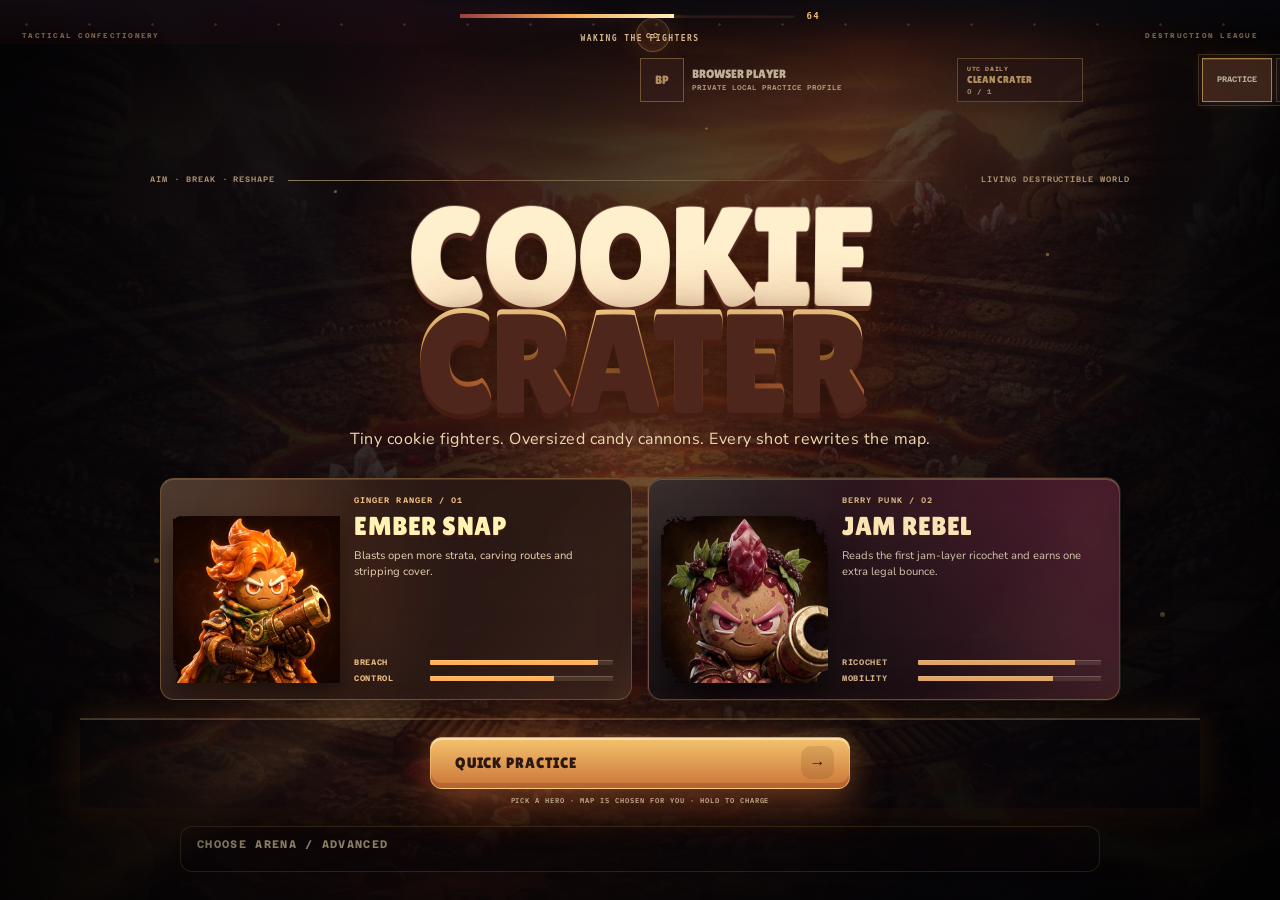
==== commit 7893b95d: "Refresh Cookie Crater static build with the new fire ritual. Co-authored-by: Cursor <cursoragent@cur" ====
--- a/index.html
+++ b/index.html
@@ -36,7 +36,7 @@
       @media(prefers-reduced-motion:reduce){#bootstrap::before,#bootstrap::after,.boot-sigil::before,.boot-sigil::after{animation:none}}
     </style>
     <script src="https://telegram.org/js/telegram-web-app.js"></script>
-    <script type="module" crossorigin src="/assets/index-CN3nEDs3.js"></script>
+    <script type="module" crossorigin src="/assets/index-CrXAZkb1.js"></script>
     <link rel="modulepreload" crossorigin href="/assets/Shader-CDog9Zo5.js">
     <link rel="modulepreload" crossorigin href="/assets/Filter-DRpGdykA.js">
     <link rel="modulepreload" crossorigin href="/assets/GCManagedHash-HRxxM8OA.js">
@@ -47,7 +47,7 @@
     <link rel="modulepreload" crossorigin href="/assets/Cache-j2zzVEnr.js">
     <link rel="modulepreload" crossorigin href="/assets/getPo2TextureFromSource-CXLuyd-F.js">
     <link rel="modulepreload" crossorigin href="/assets/CanvasPool-DnkJDn_s.js">
-    <link rel="stylesheet" crossorigin href="/assets/index-BWqc7lDo.css">
+    <link rel="stylesheet" crossorigin href="/assets/index-bbgyT6VL.css">
   </head>
   <body>
     <section id="bootstrap" role="status" aria-live="polite">
--- a/assets/index-bbgyT6VL.css
+++ b/assets/index-bbgyT6VL.css
@@ -0,0 +1 @@
+@import "https://fonts.googleapis.com/css2?family=Azeret+Mono:wght@500;600;700&family=Bowlby+One+SC&family=Cormorant+Garamond:wght@600;700&family=IBM+Plex+Mono:wght@500;600;700&family=Lilita+One&family=Manrope:wght@600;700;800&family=Nunito+Sans:wght@600;700;800;900&display=swap";:root{--lightningcss-light: ;--lightningcss-dark:initial;color-scheme:dark;--ink:#fff6dc;--muted:#aeb7be;--navy:#071022;--panel:#080e19d1;--line:#ffeec22e;--cream:#ffe2a5;--caramel:#e69436;--coral:#ff654f;--jam:#ff4f8b;--mint:#8de5a4;--safe-top:0px;--safe-right:0px;--safe-bottom:0px;--safe-left:0px;font-synthesis:none;text-rendering:optimizelegibility;-webkit-font-smoothing:antialiased;font-family:Manrope,sans-serif}*{box-sizing:border-box}html,body,#app{background:#030712;width:100%;height:100%;margin:0;overflow:hidden}button,input{font:inherit}button{color:inherit}button:focus-visible,input:focus-visible,select:focus-visible,summary:focus-visible,a:focus-visible,[role=button]:focus-visible,[role=radio]:focus-visible{outline:2px solid var(--cream);outline-offset:3px}.skip-link{z-index:90;color:#fff0ce;letter-spacing:.08em;background:#1a120e;border:1px solid #ffd68e6b;padding:10px 14px;font:700 11px/1 Azeret Mono;text-decoration:none;position:absolute;top:12px;left:12px;transform:translateY(-160%)}.skip-link:focus,.skip-link:focus-visible{outline:2px solid var(--cream);outline-offset:3px;transform:none}.game-shell:not([data-phase=intro]) .skip-link{display:none}.game-shell{width:100%;height:100%;padding:var(--safe-top) var(--safe-right) var(--safe-bottom) var(--safe-left);background:#020611}.game-stage{isolation:isolate;width:100%;height:100%;position:relative;overflow:hidden}.canvas-host{position:absolute;inset:0}.canvas-host canvas{touch-action:none;width:100%;height:100%;display:block}.stage-grain{z-index:2;pointer-events:none;opacity:.16;mix-blend-mode:soft-light;background-image:url("data:image/svg+xml,%3Csvg viewBox='0 0 180 180' xmlns='http://www.w3.org/2000/svg'%3E%3Cfilter id='n'%3E%3CfeTurbulence type='fractalNoise' baseFrequency='.85' numOctaves='3' stitchTiles='stitch'/%3E%3C/filter%3E%3Crect width='100%25' height='100%25' filter='url(%23n)' opacity='.34'/%3E%3C/svg%3E");position:absolute;inset:0}.game-shell[data-phase=intro] .battle-top,.game-shell[data-phase=intro] .battle-controls,.game-shell[data-phase=intro] .wind-gauge,.game-shell[data-phase=duel] .battle-top,.game-shell[data-phase=duel] .battle-controls,.game-shell[data-phase=duel] .wind-gauge{opacity:0}.game-shell[data-phase=result] .battle-controls{opacity:0;pointer-events:none}.battle-top{z-index:6;top:max(14px, var(--safe-top));pointer-events:none;grid-template-columns:minmax(240px,1fr) auto minmax(240px,1fr);align-items:start;gap:22px;min-height:70px;display:grid;position:absolute;left:20px;right:20px}.fighter-card{border:1px solid var(--line);-webkit-backdrop-filter:blur(18px)saturate(145%);backdrop-filter:blur(18px)saturate(145%);background:linear-gradient(145deg,#ffffff14,#0000 35%),#050a14ad;border-radius:18px;grid-template-columns:50px minmax(100px,1fr) minmax(80px,160px) 32px;align-items:center;gap:11px;min-height:58px;padding:6px 10px 6px 7px;display:grid;box-shadow:inset 0 1px #ffffff24,0 16px 44px #00000038}.fighter-card--bot{grid-template-columns:32px minmax(80px,160px) minmax(100px,1fr) 50px}.fighter-copy{min-width:0}.fighter-copy small{color:#82909f;letter-spacing:.1em;margin-bottom:3px;font:600 8px/1 IBM Plex Mono;display:block}.fighter-copy strong{white-space:nowrap;font:700 clamp(11px,1vw,14px)/1 Manrope;display:block}.fighter-card--bot .fighter-copy{text-align:right}.health-track{background:#ffffff1a;border-radius:99px;height:7px;overflow:hidden}.health-track i{border-radius:inherit;background:linear-gradient(90deg,#77d989,#c9f18d);width:100%;height:100%;transition:width .5s;display:block}.fighter-card--bot .health-track i{background:linear-gradient(90deg,#ff9d6d,#ff4e64);margin-left:auto}.portrait{background:#cc843a;border:1px solid #ffffff3d;border-radius:50%;width:46px;height:46px;position:relative;overflow:hidden}.portrait:before,.portrait:after{content:none!important;display:none!important}.portrait--berry{background:#902c65}.turn-core{text-align:center;min-width:128px;padding-top:4px}.turn-core>small{color:#8f9dac;letter-spacing:.12em;font:600 8px/1 IBM Plex Mono;display:block}.turn-core>strong{color:var(--cream);letter-spacing:.06em;margin-top:6px;font:800 11px/1 Manrope;display:block}.turn-core>span{background:#040810d6;border-radius:50%;place-items:center;width:42px;height:42px;margin:7px auto 0;display:grid;position:relative}.turn-core i{--progress:360deg;background:conic-gradient(var(--cream) var(--progress), #ffffff1c 0);border-radius:50%;position:absolute;inset:0;-webkit-mask:radial-gradient(circle,#0000 56%,#000 58%);mask:radial-gradient(circle,#0000 56%,#000 58%)}.turn-core b{font:700 11px/1 IBM Plex Mono}.wind-gauge{z-index:5;border-left:2px solid var(--cream);color:#aeb9c4;letter-spacing:.08em;background:#050a1385;align-items:center;gap:8px;padding:8px 11px;font:600 9px/1 IBM Plex Mono;display:flex;position:absolute;top:105px;left:22px}.wind-gauge i{color:var(--cream);font-size:16px;font-style:normal}.wind-gauge strong{color:var(--ink)}.battle-controls{z-index:7;left:18px;right:18px;bottom:max(14px, var(--safe-bottom));grid-template-columns:minmax(400px,1fr) minmax(390px,.8fr) auto;align-items:end;gap:14px;transition:opacity .25s,transform .25s;display:grid;position:absolute}.weapon-dock,.aim-console{border:1px solid var(--line);-webkit-backdrop-filter:blur(20px)saturate(145%);backdrop-filter:blur(20px)saturate(145%);background:#040912c7;box-shadow:inset 0 1px #ffffff1a,0 18px 44px #00000040}.weapon-dock{grid-template-columns:90px repeat(4,1fr)}.move-pad{border-right:1px solid #ffbc5429;grid-template-columns:1fr 1fr;align-content:center;gap:3px;padding-right:6px;display:grid}.move-pad button{color:#ffd27b;cursor:pointer;background:linear-gradient(#49301d,#190e0c);border:1px solid #ffc35d3d;border-radius:8px;min-height:36px;font-size:20px}.move-pad button:disabled{opacity:.35}.move-pad .utility{color:#72efff;border-color:#46ddff80;font:800 11px/1 IBM Plex Mono,monospace;position:relative}.move-pad .utility sup{color:#fff148;font:800 7px/1 IBM Plex Mono,monospace;position:absolute;top:3px;right:4px}.move-pad small{text-align:center;color:#7f6c5d;grid-column:1/-1;font:700 6px/1 IBM Plex Mono}.weapon-dock{border-radius:17px;grid-template-columns:90px repeat(4,1fr);gap:6px;min-height:94px;padding:7px;display:grid}.weapon{text-align:left;cursor:pointer;background:0 0;border:1px solid #0000;border-radius:12px;grid-template-columns:42px 1fr;align-items:center;min-width:0;min-height:62px;padding:6px 22px 6px 7px;transition:all .2s;display:grid;position:relative}.weapon.is-banned{opacity:.35;filter:grayscale(.55)}.weapon:hover:not(:disabled),.weapon.is-active{background:linear-gradient(145deg,#ffe2a526,#ffffff06);border-color:#ffe2a54f}.weapon:disabled{opacity:.48;cursor:not-allowed}.weapon>b{text-overflow:ellipsis;font:700 9px/1 IBM Plex Mono;overflow:hidden}.weapon>small{color:#768494;font:600 7px/1 IBM Plex Mono;position:absolute;top:7px;right:7px}.weapon-glyph{background:#182638;border-radius:9px;place-items:center;width:34px;height:34px;display:grid;position:relative}.weapon-glyph i{border:2px solid var(--cream);border-radius:7px 2px 2px 7px;width:18px;height:8px;transform:rotate(-20deg)}.weapon-glyph--2{background:#42251c}.weapon-glyph--2 i{border-color:#ff8d55;border-radius:2px;transform:rotate(-20deg)skew(-18deg)}.weapon-glyph--3{background:#3c1e2b}.weapon-glyph--3 i{border-color:#ff6b64;border-radius:50%;width:18px;height:18px;box-shadow:8px -4px 0 -5px #ff6b64}.weapon-glyph--4{background:#401a38}.weapon-glyph--4 i{border-color:#ff5b9c;border-radius:4px;width:17px;height:17px;transform:rotate(45deg)}.aim-console{border-radius:17px;grid-template-columns:1fr 1fr 94px;align-items:center;gap:14px;min-height:78px;padding:12px;display:grid}.aim-console label{color:#93a0ad;letter-spacing:.08em;grid-template-columns:1fr auto;gap:7px;min-width:0;font:600 8px/1 IBM Plex Mono;display:grid}.aim-console output{color:var(--ink);font-size:10px}.aim-console input{width:100%;height:15px;accent-color:var(--cream);cursor:ew-resize;grid-column:1/-1;margin:0}.fire-button{cursor:pointer;color:#fff;background:linear-gradient(#ff7659,#ed493e);border:1px solid #fff7dc8c;border-radius:12px;min-height:54px;box-shadow:inset 0 1px #ffffff8c,inset 0 -5px #82201f38,0 8px 25px #ff53413b}.fire-button span{letter-spacing:.04em;font:400 18px/1 Bowlby One SC;display:block}.fire-button small{opacity:.7;margin-top:4px;font:600 7px/1 IBM Plex Mono;display:block}.fire-button:disabled{filter:saturate(.2);opacity:.5;cursor:not-allowed}.sound-button{border:1px solid var(--line);color:#9ca8b3;cursor:pointer;background:#050a12b8;border-radius:10px;min-height:42px;padding:0 12px;font:600 8px/1 IBM Plex Mono}.impact-banner{z-index:8;text-align:center;opacity:0;pointer-events:none;background:linear-gradient(90deg,#0000,#070d18d6 18% 82%,#0000);border-top:1px solid #ffe2a599;border-bottom:1px solid #ffe2a559;min-width:240px;padding:12px 24px;transition:all .22s;position:absolute;top:22%;left:50%;transform:translate(-50%,-18px)scale(.9)}.impact-banner.is-visible{opacity:1;transform:translate(-50%)scale(1)}.impact-banner small{color:#b1bbc2;letter-spacing:.18em;font:600 7px/1 IBM Plex Mono;display:block}.impact-banner strong{color:var(--cream);margin-top:5px;font:400 21px/1 Bowlby One SC;display:block}.intro-panel,.result-panel{z-index:20;background:radial-gradient(circle,#1c405c4d,#0000 40%),linear-gradient(90deg,#02050df5,#030812c7 50%,#02050df5);flex-direction:column;justify-content:center;align-items:center;padding:24px;transition:opacity .55s,visibility .55s;display:flex;position:absolute;inset:0;overflow:auto}.intro-panel:before{content:"";aspect-ratio:1.8;pointer-events:none;border:1px solid #ffe2a521;border-radius:50%;width:min(68vw,880px);position:absolute;box-shadow:inset 0 0 100px #ffab4a0d,0 0 120px #19497033}.intro-kicker{color:#8e9ba7;letter-spacing:.12em;align-items:center;gap:13px;width:min(680px,90vw);font:600 8px/1 IBM Plex Mono;display:flex}.intro-kicker i{background:linear-gradient(90deg,#ffe2a580,#0000);flex:1;height:1px}.intro-panel h1{text-align:center;color:var(--ink);letter-spacing:-.06em;text-shadow:0 12px 50px #00000073;margin:16px 0 8px;font:400 clamp(62px,10vw,138px)/.74 Bowlby One SC;position:relative}.intro-panel h1 em{color:var(--coral);font-style:normal}.intro-panel>p{text-align:center;color:#aeb8c0;max-width:620px;margin:14px 0 22px;font-size:13px;line-height:1.55;position:relative}.hero-select{grid-template-columns:1fr 1fr;gap:10px;width:min(650px,92vw);display:grid;position:relative}.hero-choice{text-align:left;cursor:pointer;background:#ffffff09;border:1px solid #ffffff1f;border-radius:16px;min-height:116px;padding:13px 14px 13px 93px;position:relative;overflow:hidden}.hero-choice>small{color:#8f9aa5;letter-spacing:.09em;font:600 7px/1 IBM Plex Mono;display:block}.hero-choice>strong{color:var(--cream);margin:9px 0 6px;font:800 13px/1 Manrope;display:block}.hero-choice>p{color:#9ba6af;margin:0;font-size:10px;line-height:1.4}.hero-cookie{width:60px;height:60px;box-shadow:none;background:0 0;border-radius:0;position:absolute;top:21px;left:17px}.hero-cookie:before,.hero-cookie:after,.hero-cookie i{content:none!important;display:none!important}.start-button{color:#fff;cursor:pointer;background:linear-gradient(#ff7658,#ed493d);border:1px solid #ffffff8c;border-radius:14px;justify-content:space-between;align-items:center;width:min(330px,86vw);min-height:54px;margin-top:18px;padding:0 15px 0 24px;display:flex;position:relative;box-shadow:inset 0 1px #fff9,inset 0 -5px #74191833,0 17px 44px #ff4e3a33}.start-button span{letter-spacing:.05em;font:400 13px/1 Bowlby One SC}.start-button i{background:#ffffff29;border-radius:10px;place-items:center;width:33px;height:33px;font-style:normal;display:grid}.start-button:hover{filter:brightness(1.07);transform:translateY(-2px)}.intro-note{color:#697785;letter-spacing:.08em;margin-top:12px;font:600 7px/1 IBM Plex Mono}.result-panel{opacity:0;visibility:hidden;pointer-events:none;background:radial-gradient(circle at 72% 48%,#7e302847,#0000 34%),radial-gradient(circle at 34% 46%,#9b5e3024,#0000 32%),linear-gradient(100deg,#090b14 0%,#11101a 54%,#1b0d11 100%);overflow:hidden auto}.result-panel.is-visible{opacity:1;visibility:visible;pointer-events:auto}.pause-panel{z-index:40;-webkit-backdrop-filter:blur(10px);backdrop-filter:blur(10px);opacity:0;visibility:hidden;pointer-events:none;transition:opacity var(--motion-panel) var(--ease-out);background:#07080edb;flex-direction:column;justify-content:center;align-items:center;padding:24px;display:flex;position:absolute;inset:0}.pause-panel.is-visible{opacity:1;visibility:visible;pointer-events:auto}.pause-panel>small{color:#d19b5d;letter-spacing:.16em;font:700 7px/1 Azeret Mono}.pause-panel h2{color:#fff0cf;margin:10px 0 6px;font:400 clamp(38px,7vw,76px)/.9 Lilita One}.pause-panel p{color:#b9a891;text-align:center;max-width:440px;margin:0;font-size:12px}.pause-actions{flex-direction:column;align-items:center;gap:0;width:min(420px,92vw);margin-top:4px;display:flex}.result-menu{margin-top:14px}@media (height<=560px){.pause-panel{justify-content:flex-start;padding:12px;overflow-y:auto}.pause-panel h2{margin:6px 0 4px;font-size:clamp(28px,9vh,48px)}.pause-panel p{display:none}.tutorial-replay{min-height:40px;margin-top:8px}}.result-art{opacity:.9;filter:drop-shadow(0 30px 30px #00000080);background:bottom/contain no-repeat;width:min(38vw,520px);height:82vh;position:absolute;bottom:-3vh;right:5vw}.result-art--ember{background-image:url(/assets/ember-portrait-CUfRs0rF.webp)}.result-art--berry{background-image:url(/assets/jam-portrait-DNkVcE35.webp)}.result-panel>:not(.result-art){z-index:1;position:relative;transform:translate(-12vw)}.result-panel>small{color:var(--cream);letter-spacing:.18em;font:600 9px/1 IBM Plex Mono}.result-panel h2{text-align:center;color:var(--ink);margin:16px 0 10px;font:600 clamp(62px,9vw,116px)/.78 Cormorant Garamond,serif}.result-panel>p{color:#aab5be;margin:0;font-size:14px}.result-stats{gap:8px;margin-top:24px;display:flex}.result-stats span{border:1px solid var(--line);color:#8d99a4;text-align:center;background:#ffffff09;min-width:100px;padding:11px 15px;font:600 8px/1 IBM Plex Mono}.result-stats b{color:var(--cream);margin-bottom:7px;font:700 24px/1 Cormorant Garamond,serif;display:block}.practice-reward{text-align:center;background:linear-gradient(90deg,#0000,#2e1812b8,#0000);border-top:1px solid #d692458c;border-bottom:1px solid #d6924547;width:min(360px,72vw);margin:12px auto 0;padding:9px 14px}.practice-reward small,.practice-reward span{color:#a98a68;letter-spacing:.12em;font:600 6px/1 Azeret Mono;display:block}.practice-reward b{color:#f1c36e;text-shadow:0 2px #4b2118;margin:5px 0 4px;font:400 20px/1 Lilita One;display:block}@media (width<=900px),(height<=560px){.battle-top{grid-template-columns:1fr 92px 1fr;gap:7px;top:8px;left:8px;right:8px}.fighter-card{border-radius:13px;grid-template-columns:38px 1fr 72px 25px;gap:6px;min-height:48px;padding:4px 7px 4px 4px}.fighter-card--bot{grid-template-columns:25px 72px 1fr 38px}.portrait{width:36px;height:36px}.portrait:before,.portrait:after{content:none!important;display:none!important}.fighter-copy small{display:none}.fighter-copy strong{font-size:9px}.health-track{height:5px}.turn-core{min-width:82px}.turn-core>span{width:32px;height:32px;margin-top:4px}.turn-core>strong{margin-top:4px;font-size:8px}.turn-core>small{font-size:6px}.wind-gauge{padding:6px 8px;font-size:7px;top:67px;left:9px}.battle-controls{grid-template-columns:1fr minmax(300px,.95fr);gap:6px;bottom:6px;left:7px;right:7px}.weapon-dock{border-radius:12px;grid-template-columns:58px repeat(4,1fr);min-height:70px;padding:4px}.move-pad{padding-right:3px}.move-pad button{min-height:25px;padding:0;font-size:14px}.weapon{justify-content:center;min-height:50px;padding:3px;display:flex}.weapon-glyph{width:36px;height:36px}.weapon>b{display:none}.weapon>small{font-size:6px;top:4px;right:4px}.aim-console{border-radius:12px;grid-template-columns:1fr 1fr 77px;gap:8px;min-height:60px;padding:7px}.fire-button{border-radius:9px;min-height:45px}.fire-button span{font-size:14px}.sound-button{display:none}.intro-panel{justify-content:flex-start;padding:10px}.intro-kicker{margin-top:8px}.intro-panel h1{margin:10px 0 2px;font-size:clamp(48px,15vh,86px)}.intro-panel>p{max-width:560px;margin:8px 0 10px;font-size:10px}.hero-select{width:min(590px,88vw)}.hero-choice{min-height:86px;padding:10px 10px 8px 76px}.hero-cookie{width:48px;height:48px;top:17px;left:14px}.hero-cookie:before,.hero-cookie:after,.hero-cookie i{content:none!important;display:none!important}.hero-choice>strong{margin:6px 0 4px;font-size:11px}.hero-choice>p{font-size:8px}.start-button{min-height:44px;margin-top:9px}.intro-note{margin-top:7px}}@media (orientation:portrait){.game-stage:after{content:"ROTATE DEVICE";z-index:30;color:var(--cream);letter-spacing:.05em;background:#050a16;place-items:center;font:400 18px/1 Bowlby One SC;display:grid;position:absolute;inset:0}}@media (prefers-reduced-motion:reduce){*,:before,:after{transition-duration:.01ms!important;animation-duration:.01ms!important}}.fighter-card{background:linear-gradient(#ffd6891a,#0000 34%),linear-gradient(90deg,#25110df0,#0d0709e6);border-color:#ffc15c47;border-radius:12px;box-shadow:inset 0 1px #ffe0a630,inset 0 -2px #41160d99,0 10px 30px #00000047}.health-track{background:#160c0d;border:2px solid #00000057;height:9px;box-shadow:inset 0 2px 4px #000000a6}.fighter-card--bot .health-track i{background:linear-gradient(#ff775d,#d93645)}.turn-core>span{background:linear-gradient(#3b1e13,#170b09);border:2px solid #6f3a1e;box-shadow:inset 0 1px #c88742,0 5px 13px #0006}.weapon-glyph{background:linear-gradient(145deg,#49301d,#190e0c);border:1px solid #ffc35d3d}.aim-console{grid-template-columns:1fr 1fr 88px}.fire-button{background:radial-gradient(circle at 38% 24%,#ff9c49,#e84624 52%,#9c211a 78%);border:4px solid #8b3a1e;border-radius:50%;justify-self:center;width:78px;height:78px;min-height:78px;box-shadow:inset 0 2px 2px #ffffff8c,inset 0 -7px 11px #59100d8c,0 0 0 3px #3c1a10,0 9px 22px #ff46233d}.fire-button span{font-size:14px}.fire-button:hover:not(:disabled){transform:translateY(-2px)scale(1.035)}.turn-sequence{z-index:6;-webkit-backdrop-filter:blur(14px);backdrop-filter:blur(14px);background:#140908c2;border:1px solid #ffbe5b33;border-radius:12px;gap:3px;margin:0;padding:5px;list-style:none;display:flex;position:absolute;bottom:108px;left:50%;transform:translate(-50%);box-shadow:inset 0 1px #ffdc961c}.turn-sequence li{color:#786c63;border:1px solid #0000;border-radius:8px;justify-content:center;align-items:center;gap:6px;min-width:58px;height:35px;padding:0 7px;font:700 7px/1 IBM Plex Mono;transition:all .18s;display:flex}.turn-sequence b{background:#ffffff0f;border-radius:50%;place-items:center;width:17px;height:17px;font-size:7px;display:grid}.intro-panel:before{aspect-ratio:auto;width:auto;box-shadow:none;background:radial-gradient(circle at 50% 42%,#0000 0 20%,#05020466 78%);border:0;border-radius:0;inset:0}.intro-kicker{color:#b99464;width:min(980px,94vw);margin-top:18px;position:relative}.intro-panel h1{text-shadow:0 4px #4e1c13,0 18px 40px #0000008c;margin:18px 0 5px;font-size:clamp(42px,5.8vw,82px);line-height:.82}.intro-panel>p{color:#d1bfa8;margin:8px 0 14px}.hero-select{gap:14px;width:min(900px,94vw)}.hero-choice{background:linear-gradient(145deg,#ffc7631c,#0000 42%),#1d0d0ad4;border-color:#ffbc563d;border-radius:12px;min-height:260px;padding:28px 20px 20px 218px;box-shadow:inset 0 1px #ffdc9226,0 18px 50px #00000047}.hero-choice:hover,.hero-choice.is-active{background:radial-gradient(circle at 25% 40%,#ff892b26,#0000 48%),#28110be6;border-color:#d7933b;box-shadow:inset 0 1px #ffe5ad3d,0 0 0 2px #ff9e361f,0 22px 54px #00000061}.hero-choice>strong{color:#ffe0a2;margin:12px 0 9px;font:400 23px/1 Bowlby One SC}.hero-choice>p{color:#c4ad99;font-size:11px;line-height:1.5}.hero-cookie{width:202px;height:auto;box-shadow:none;filter:drop-shadow(0 18px 16px #00000080);background:bottom/contain no-repeat;border-radius:0;top:4px;bottom:4px;left:8px}.hero-cookie:before,.hero-cookie:after,.hero-cookie i{display:none}.hero-cookie--ember{background-image:url(/assets/ember-portrait-CUfRs0rF.webp)}.hero-cookie--berry{background-image:url(/assets/jam-portrait-DNkVcE35.webp)}.hero-stats{gap:7px;margin-top:17px;display:grid}.hero-stats i{color:#9c816b;grid-template-columns:68px 1fr;align-items:center;font:700 7px/1 IBM Plex Mono;display:grid;position:relative}.hero-stats i:after{content:"";background:linear-gradient(90deg, #f0a33b var(--value), #ffffff17 var(--value));border-radius:5px;height:4px}.intro-panel .start-button{color:#35180d;background:linear-gradient(#f1c56c,#c98d37);border-color:#d5a04f;border-radius:9px;width:min(390px,86vw);box-shadow:inset 0 2px #ffffff8c,inset 0 -4px #642f1038,0 16px 38px #00000052}.intro-panel .start-button i{background:#471f0c21}.duel-panel{z-index:19;visibility:hidden;opacity:0;pointer-events:none;background:radial-gradient(circle,#672d1433,#0000 28%),linear-gradient(90deg,#070204f7,#130808cc,#070204f7);grid-template-columns:1fr auto 1fr;align-items:center;gap:3vw;padding:26px 8vw;transition:opacity .25s;display:grid;position:absolute;inset:0}.duel-panel.is-visible{visibility:visible;opacity:1}.duel-side{flex-direction:column;justify-content:flex-end;align-items:center;height:min(70vh,560px);display:flex}.duel-art{filter:drop-shadow(0 28px 24px #0000008c);background:bottom/contain no-repeat;flex:1;width:min(28vw,350px);min-height:0}.duel-art--ember{background-image:url(/assets/ember-portrait-CUfRs0rF.webp)}.duel-art--berry{background-image:url(/assets/jam-portrait-DNkVcE35.webp)}.duel-side--player .duel-art{transform:scaleX(-1)}.duel-side small{color:#a78252;letter-spacing:.16em;font:700 8px/1 IBM Plex Mono}.duel-side strong{color:#ffe0a2;margin-top:8px;font:700 clamp(18px,2.2vw,32px)/1 Cormorant Garamond,serif}.duel-versus{text-align:center;flex-direction:column;align-items:center;display:flex}.duel-versus small,.duel-versus span{color:#a78252;letter-spacing:.12em;font:700 7px/1 IBM Plex Mono}.duel-versus i{color:#d9b779;letter-spacing:.08em;white-space:nowrap;margin-top:9px;font:600 6px/1 Azeret Mono}.duel-versus b{color:#ffd784;background:radial-gradient(circle at 35% 25%,#6b2d16,#1a0908 68%);border:3px solid #a76325;border-radius:50%;place-items:center;width:96px;height:96px;margin:16px 0;font:700 31px/1 Cormorant Garamond,serif;display:grid;box-shadow:inset 0 2px #ffde9f4d,0 0 55px #ff661f2e}@media (width<=900px),(height<=560px){.intro-kicker{margin-top:7px}.intro-panel h1{margin:7px 0 0;font-size:clamp(37px,12vh,57px)}.intro-panel>p{margin:4px 0 7px;font-size:9px}.hero-select{gap:8px;width:min(760px,94vw)}.hero-choice{min-height:176px;padding:16px 10px 10px 150px}.hero-cookie{width:145px;left:2px}.hero-choice>strong{margin:7px 0 5px;font-size:15px}.hero-choice>p{font-size:8px}.hero-stats{gap:4px;margin-top:8px}.hero-stats i{grid-template-columns:52px 1fr;font-size:6px}.intro-panel .start-button{min-height:42px}.turn-sequence{bottom:75px}.turn-sequence li{min-width:42px;height:27px;padding:0 4px}.turn-sequence span{display:none}.fire-button{border-width:2px;width:48px;height:48px;min-height:48px}.fire-button span{font-size:9px}.fire-button small{display:none}.aim-console{grid-template-columns:1fr 1fr 53px}.duel-panel{padding:8px 8vw}.duel-side{height:82vh}.duel-art{width:27vw}.duel-versus b{width:64px;height:64px;margin:8px 0;font-size:22px}.duel-side strong{margin-top:4px;font-size:16px}.result-art{width:34vw;height:88vh;right:1vw}.result-panel>:not(.result-art){transform:translate(-15vw)}}:root{--panel:#070a1fe6;--line:#4ddaff4d;--cream:#fff17a;--coral:#ff4d8f}.game-stage{background:#07113a}.stage-grain{opacity:.15;background-image:radial-gradient(circle at 16% 30%,#ff3d9d47,#0000 24%),radial-gradient(circle at 82% 16%,#ff84223d,#0000 22%)}.fighter-card{background:linear-gradient(105deg,#3a0734f2,#090b26e8);border-color:#e13a9b;box-shadow:inset 0 1px #ffffff2e,0 0 0 2px #ee309e1f,0 10px 30px #06021859}.fighter-card--bot{background:linear-gradient(255deg,#4a1907f5,#090b26e8);border-color:#ff8c22;box-shadow:inset 0 1px #ffffff2e,0 0 0 2px #ff8c2221,0 10px 30px #06021859}.portrait{background-color:#171043;background-position:50% 18%;background-repeat:no-repeat;background-size:125%;border-color:#ffffff3d}.portrait span{display:none}.health-track{background:#08091d;border-color:#02030fb3}.health-track i{background:linear-gradient(90deg,#eeff37,#79e739);box-shadow:0 0 10px #aeff2b6b}.turn-core>span{background:radial-gradient(circle at 38% 28%,#60400d,#100a29 66%);border-color:#ff9a2e;box-shadow:inset 0 1px #fff276,0 0 18px #ff771b42}.wind-gauge{color:#8cecff;background:#050a23d1;border-color:#46ddff}.weapon-dock,.aim-console{background:linear-gradient(#375cbe21,#0000 34%),#05081deb;border-color:#52daff66;box-shadow:inset 0 1px #89e7ff30,0 18px 44px #00001470}.fighter-card.is-active{animation:1.8s ease-in-out infinite active-team-breathe;transform:translateY(2px);box-shadow:inset 0 1px #ffecc233,inset 0 -3px #1207076b,0 0 0 2px #e8aa5333,0 10px 28px #15090861}.fighter-card--bot.is-active{box-shadow:inset 0 1px #ffecc22e,0 0 0 2px #be445733,0 10px 28px #15090861}@keyframes active-team-breathe{0%,to{filter:brightness()}50%{filter:brightness(1.1)}}.weapon{border-color:#5b5eb052}.weapon-glyph{background:linear-gradient(145deg,#20295a,#0a0d2c);border-color:#5be2ff61}.move-pad{border-right-color:#44daff47}.move-pad button{color:#fff15a;background:linear-gradient(#49335e,#14103a);border-color:#f2b52d}.move-pad button:hover:not(:disabled){background:#38144c;border-color:#ff4ca7}.range-input input::-webkit-slider-thumb{background:#fff148;box-shadow:0 0 0 3px #ff5f27,0 0 14px #fff14870}.fire-button{background:radial-gradient(circle at 36% 24%,#fff65c,#ff7a1f 48%,#ec255e 78%);border-color:#ffe43d;box-shadow:inset 0 2px 2px #ffffffb8,inset 0 -7px 11px #800c496b,0 0 0 3px #36206f,0 0 0 6px #42e1ff6b,0 9px 24px #ff358857}.fire-button:hover:not(:disabled){filter:saturate(1.22)brightness(1.08)}.turn-sequence{background:#080723d1;border-color:#56d5ff57;box-shadow:inset 0 1px #8fe2ff29,0 8px 24px #0000154d}.impact-banner{background:linear-gradient(110deg,#48094df0,#0b0f36f0);border-color:#fff052;box-shadow:0 0 0 3px #ff329a38,0 18px 55px #0006}.impact-banner small{color:#57e5ff}.impact-banner strong{color:#fff159;text-shadow:2px 2px #e8308e}.chain-meter{z-index:7;color:#fff06a;opacity:0;pointer-events:none;background:linear-gradient(120deg,#550f66f0,#0d0f37f0);border:2px solid #ff3f9f;border-radius:10px;align-items:center;gap:8px;padding:7px 11px 7px 8px;transition:all .18s cubic-bezier(.2,.9,.2,1.2);display:flex;position:absolute;top:116px;left:14px;transform:translate(-18px)rotate(-2deg);box-shadow:3px 4px #261153,0 0 18px #ff319a3d}.chain-meter.is-visible{opacity:1;transform:translate(0)rotate(-2deg)}.chain-meter b{color:#fff;text-shadow:2px 2px #ff3d9d;font:400 21px/1 Bowlby One SC}.chain-meter span{letter-spacing:.04em;font:400 9px/1 Bowlby One SC}.hero-choice{background:linear-gradient(145deg,#2a2067d6,#0d0828e8);border-color:#4edaff59}.hero-choice:first-child:hover,.hero-choice:first-child.is-active{background:radial-gradient(circle at 25% 40%,#ff7e1e42,#0000 48%),#160a2ef0;border-color:#ff982b}.hero-choice:last-child:hover,.hero-choice:last-child.is-active{background:radial-gradient(circle at 25% 40%,#ff2d9742,#0000 48%),#160a2ef0;border-color:#ff3c9e}.intro-panel .start-button{color:#24103f;background:linear-gradient(105deg,#ffdb32,#ff7e22 54%,#ff3a91);border-color:#fff052;box-shadow:inset 0 2px #fff9,0 0 0 3px #56e1ff40,0 16px 38px #0f032a61}@media (width<=900px),(height<=560px){.chain-meter{padding:4px 7px;top:75px;left:7px}.chain-meter b{font-size:14px}.chain-meter span{font-size:6px}}:root{--ink:#fff0cf;--muted:#b9a891;--panel:#231411eb;--line:#ffd28e40;--cream:#f4c875;--caramel:#c97932;--coral:#db5d3f;--jam:#bd3659;--mint:#8abf73;--color-background:#111827;--color-surface:#231411;--color-surface-elevated:#342019;--color-text:#fff0cf;--color-text-muted:#b9a891;--color-interactive:#d69245;--color-focus:#ffe3a1;--color-success:#8abf73;--color-danger:#d7534d;--space-1:4px;--space-2:8px;--space-3:12px;--space-4:16px;--space-6:24px;--radius-sm:8px;--radius-md:14px;--radius-lg:22px;--touch-target:44px;--motion-instant:90ms;--motion-micro:.18s;--motion-panel:.32s;--ease-out:cubic-bezier(.2,.8,.2,1);font-family:Nunito Sans,sans-serif}html,body,#app,.game-shell,.game-stage{background:#111827}.stage-grain{opacity:.12;mix-blend-mode:overlay;background-image:url("data:image/svg+xml,%3Csvg viewBox='0 0 180 180' xmlns='http://www.w3.org/2000/svg'%3E%3Cfilter id='n'%3E%3CfeTurbulence type='fractalNoise' baseFrequency='.72' numOctaves='3' stitchTiles='stitch'/%3E%3C/filter%3E%3Crect width='100%25' height='100%25' filter='url(%23n)' opacity='.44'/%3E%3C/svg%3E")}.battle-top{top:max(10px, var(--safe-top));grid-template-columns:minmax(240px,324px) 1fr minmax(240px,324px);align-items:start;gap:12px;min-height:58px;left:14px;right:14px}.fighter-card{-webkit-backdrop-filter:blur(8px);backdrop-filter:blur(8px);background:linear-gradient(#ffdca517,#0000 38%),linear-gradient(90deg,#3a1917f5,#1d1212eb);border:1px solid #ffcd7e57;border-radius:7px;grid-template-columns:40px 1fr minmax(60px,106px) 28px;gap:8px;min-height:52px;padding:5px 9px 5px 6px;box-shadow:inset 0 1px #ffecc229,inset 0 -3px #1207076b,0 8px 24px #15090847}.fighter-card--bot{background:linear-gradient(#ffdca517,#0000 38%),linear-gradient(270deg,#462212f5,#1d1212eb);grid-template-columns:28px minmax(60px,106px) 1fr 40px;justify-self:end}.portrait{background-color:#38221c;border-color:#ffd99770;border-radius:6px;width:38px;height:38px}.portrait:before,.portrait:after{display:none}.fighter-copy small{color:#b5946f;letter-spacing:.08em;margin-bottom:4px;font:600 7px/1 Azeret Mono}.fighter-copy strong{color:#fff0cf;letter-spacing:.02em;font:900 12px/1 Nunito Sans}.unit-pips{gap:3px;margin-top:5px;display:flex}.fighter-card--bot .unit-pips{justify-content:flex-end}.unit-pips i{background:#dca052;border-radius:2px;width:14px;height:3px;transition:opacity .25s,transform .25s,background-color .25s;box-shadow:0 0 0 1px #ffdc9929}.fighter-card--bot .unit-pips i{background:#b94158}.unit-pips i.is-ko{opacity:.2;background:#4e3c38;transform:scaleX(.65)}.fighter-card--bot{border-color:#be445794}.fighter-card>b{color:#f7d695;font:700 10px/1 Azeret Mono}.health-track{background:#170e0e;border:1px solid #1b0e0d;border-radius:3px;height:6px}.health-track i{box-shadow:none;background:linear-gradient(90deg,#6b9e54,#b3d675)}.fighter-card--bot .health-track i{box-shadow:none;background:linear-gradient(90deg,#e79b4a,#c84445)}.turn-core{align-self:start;min-width:156px;padding-top:0}.turn-core>small{color:#c2a57c;font:600 7px/1 Azeret Mono}.turn-core>strong{color:#fff1cf;letter-spacing:.04em;text-shadow:0 2px #3b1f17;margin-top:4px;font:400 14px/1 Lilita One}.turn-core>span{background:radial-gradient(circle at 38% 30%,#81502e,#2b1714 70%);border:2px solid #9d5e2c;border-radius:44% 56% 48% 52%;width:42px;height:42px;margin-top:5px;box-shadow:inset 0 1px #e0a665,0 4px 12px #210e095c}.turn-core b{color:#fff1cf;font:700 10px/1 Azeret Mono}.turn-core i{background:conic-gradient(#f3c26a var(--progress), #ffe8be1a 0)}.wind-gauge{color:#bda98c;background:#231412bd;border:1px solid #e6bd7d40;border-left:3px solid #d69245;gap:6px;padding:5px 8px;font:600 7px/1 Azeret Mono;top:72px;left:16px}.wind-gauge i,.wind-gauge strong{color:#f2ca82}.turn-sequence{display:none}.battle-controls{left:50%;right:auto;bottom:max(10px, var(--safe-bottom));grid-template-columns:minmax(550px,1.25fr) minmax(350px,.75fr) 42px;gap:8px;width:min(1040px,100% - 24px);transform:translate(-50%)}.is-bot-turn .battle-controls{opacity:.48;transform:translate(-50%)translateY(4px)}.is-projectile-flight .battle-controls{opacity:.08;transform:translate(-50%)translateY(8px)}.weapon-dock,.aim-console{-webkit-backdrop-filter:blur(9px);backdrop-filter:blur(9px);background:linear-gradient(#ffdca412,#0000 32%),#221311f0;border:1px solid #e6b86f4d;box-shadow:inset 0 1px #ffe5b521,inset 0 -3px #0c05056b,0 10px 28px #12080759}.weapon-dock{border-radius:8px;grid-template-columns:76px repeat(4,1fr);gap:4px;min-height:82px;padding:5px}.move-pad{border-right-color:#deb26b33;gap:2px;padding-right:4px}.move-pad button{color:#edc47f;background:linear-gradient(#4b2c21,#251512);border:1px solid #ddb06952;border-radius:4px;min-height:26px;font-size:15px}.move-pad .utility{color:#e7ad5c;border-color:#de9e5061}.move-pad .utility sup{color:#f5d69d;font-family:Azeret Mono}.move-pad small{color:#92775e;font-family:Azeret Mono}.weapon{background:#160c0c57;border:1px solid #845b415c;border-radius:5px;grid-template-columns:38px 1fr;min-height:64px;padding:5px 18px 5px 6px}.weapon:hover:not(:disabled),.weapon.is-active{background:radial-gradient(circle at 50% 0,#eaa44b33,#0000 62%),#3a2118;border-color:#d69a4d;box-shadow:inset 0 0 12px #e191371a,0 0 0 1px #fac46e21}.weapon:nth-of-type(3).is-active{border-color:#d69a4d}.weapon>b{color:#e8c18a;font:700 9px/1 Azeret Mono}.weapon>small{color:#a58a6c;font-family:Azeret Mono}.weapon-glyph{background:radial-gradient(circle at 35% 28%,#63422d,#241412);border:1px solid #ddb0694d;border-radius:50%;width:32px;height:32px}.aim-console{border-radius:8px;grid-template-columns:1fr 1fr 64px;gap:9px;min-height:82px;padding:10px}.aim-console label{color:#a99175;font:600 8px/1 Azeret Mono}.aim-console output{color:#f3d293;font-family:Azeret Mono}.aim-console input{accent-color:#d68d43}.fire-button{background:radial-gradient(circle at 38% 26%,#f0b95f,#c65e31 54%,#713024 82%);border:3px solid #744025;border-radius:50%;width:58px;height:58px;min-height:58px;box-shadow:inset 0 2px #ffefc594,inset 0 -6px #4b15116b,0 0 0 2px #2e1712,0 7px 17px #250e0961}.fire-button span{font:400 11px/1 Lilita One}.fire-button:hover:not(:disabled){filter:brightness(1.08);transform:translateY(-2px)scale(1.025)}.sound-button{color:#9e876e;background:#201210e0;border-color:#dcaf6d42;border-radius:5px;min-height:38px;padding:0 6px;font:600 6px/1 Azeret Mono}.impact-banner{min-width:220px;box-shadow:none;background:linear-gradient(90deg,#0000,#2a1613e6 18% 82%,#0000);border:0;border-top:1px solid #f6cb7e99;border-bottom:1px solid #f6cb7e59;padding:9px 22px;top:17%}.impact-banner small{color:#bca17d;font-family:Azeret Mono}.impact-banner strong{color:#ffe2a0;text-shadow:0 2px #4b2118;font:400 19px/1 Lilita One}.chain-meter{color:#f2c77c;background:#301914eb;border:1px solid #c6783d;border-radius:5px;padding:5px 8px;top:79px;left:16px;box-shadow:2px 3px #24110f}.chain-meter b{text-shadow:none;font:400 17px/1 Lilita One}.chain-meter span{font:400 8px/1 Lilita One}.intro-panel{background:radial-gradient(circle at 50% 44%,#8f4f2e26,#0000 34%),linear-gradient(90deg,#0f0e16f5,#1e191bd6 50%,#0f0e16f5);justify-content:center}.intro-panel h1{letter-spacing:-.03em;text-shadow:0 4px #4c261d,0 15px 34px #0000006b;margin:12px 0 4px;font:400 clamp(48px,7vw,92px)/.78 Lilita One}.intro-panel h1 em{color:#e18a45}.intro-panel>p{color:#bba990;font-size:12px}.intro-kicker{color:#a78c6a;font-family:Azeret Mono}.hero-select{width:min(780px,92vw)}.hero-choice{background:linear-gradient(145deg,#5e362361,#1c1213e6);border:1px solid #dbad6840;border-radius:7px;min-height:210px;padding:22px 16px 16px 172px}.hero-choice:first-child:hover,.hero-choice:first-child.is-active,.hero-choice:last-child:hover,.hero-choice:last-child.is-active{background:radial-gradient(circle at 25% 42%,#ce7b3730,#0000 46%),#271714f0;border-color:#d7984d;box-shadow:inset 0 1px #ffdea524,0 12px 30px #0e06054d}.hero-cookie{width:162px;top:7px;bottom:5px;left:5px}.hero-choice>small,.hero-stats i{color:#a58a68;font-family:Azeret Mono}.hero-choice>strong{color:#f6d79d;font:400 20px/1 Lilita One}.hero-choice>p{color:#b6a28c}.hero-stats i:after{background:linear-gradient(90deg, #d69648 var(--value), #ffe5b91a var(--value))}.intro-panel .start-button{color:#2c1712;background:linear-gradient(#e0ad63,#ae692f);border-color:#d7a05a;border-radius:6px;box-shadow:inset 0 2px #fff3ca73,inset 0 -4px #4c1c0f33,0 12px 30px #0c050459}.start-button span{font-family:Lilita One}@media (width<=900px),(height<=560px){.battle-top{grid-template-columns:minmax(200px,1fr) 116px minmax(200px,1fr);top:6px;left:7px;right:7px}.fighter-card{border-radius:5px;grid-template-columns:32px 1fr 60px 22px;min-height:42px}.fighter-card--bot{grid-template-columns:22px 60px 1fr 32px}.portrait{width:30px;height:30px}.turn-core>span{width:30px;height:30px;margin-top:3px}.turn-core>strong{font-size:8px}.wind-gauge{top:58px;left:7px}.battle-controls{grid-template-columns:minmax(430px,1.3fr) minmax(270px,.7fr);gap:5px;width:calc(100% - 10px);bottom:5px}.weapon-dock{grid-template-columns:54px repeat(4,1fr);min-height:62px;padding:3px}.move-pad button{min-height:21px}.weapon{min-height:54px}.weapon-glyph{width:32px;height:32px}.aim-console{grid-template-columns:1fr 1fr 48px;min-height:62px;padding:6px}.fire-button{border-width:2px;width:44px;height:44px;min-height:44px}.sound-button{display:none}.intro-panel h1{font-size:clamp(38px,12vh,62px)}.hero-choice{min-height:164px;padding:13px 9px 9px 130px}.hero-cookie{width:126px}}.fighter-copy small{display:none}.weapon-dock{grid-template-columns:none;display:flex}.move-pad{flex:0 0 76px}.weapon{flex:1 1 0;transition:flex .22s,border-color .18s,background-color .18s,transform .18s}.weapon.is-active{flex:1.65 1 0}@media (width<=900px),(height<=560px){.weapon-dock{min-height:100px}.move-pad{flex-basis:138px;grid-template-rows:repeat(2,44px);grid-template-columns:repeat(3,44px);align-content:center}.move-pad button{min-width:44px;min-height:44px}.weapon{min-height:92px}.weapon.is-active{flex:1.45 1 0}.aim-console{min-height:100px}.wind-gauge{background:#1f100ed1;padding:4px 7px;display:flex;top:55px;left:50%;transform:translate(-50%)}.weapon.is-active>b{color:#f4d9a5;letter-spacing:.04em;font:700 6px/1 Azeret Mono;display:block;position:absolute;bottom:4px;left:50%;transform:translate(-50%)}}.game-shell[data-phase=result] .battle-top,.game-shell[data-phase=result] .wind-gauge,.game-shell[data-phase=result] .battle-controls,.game-shell[data-phase=result] .chain-meter,.game-shell[data-phase=result] .turn-sequence,.game-shell[data-phase=result] .objective-card{display:none!important}.game-shell[data-phase=result] .impact-banner{visibility:hidden;opacity:0!important}@media (width<=900px),(height<=560px){.result-panel{padding:8px 30vw 8px 12px}.result-panel>:not(.result-art){transform:translate(0)}.result-panel h2{margin:7px 0 5px;font-size:clamp(42px,8vw,64px)}.result-panel>p{text-align:center;max-width:420px;font-size:9px}.result-stats{margin-top:8px}.result-stats span{min-width:72px;padding:6px 9px}.result-stats b{margin-bottom:4px;font-size:18px}.practice-reward{width:min(330px,60vw);margin-top:6px;padding:5px 10px}.practice-reward b{margin:3px 0;font-size:16px}.result-panel .start-button{min-height:42px;margin-top:7px}}@media (prefers-contrast:more){:root{--line:#fff0ca9e;--muted:#e1cfb5}.fighter-card,.weapon-dock,.aim-console,.hero-choice{border-width:2px}button:focus-visible,input:focus-visible{outline-width:3px}}.intro-panel{--cursor-x:50%;--cursor-y:50%;-webkit-overflow-scrolling:touch;overscroll-behavior:contain;padding:max(118px, calc(env(safe-area-inset-top,0px) + 96px)) max(16px, env(safe-area-inset-right,0px)) calc(118px + env(safe-area-inset-bottom,0px)) max(16px, env(safe-area-inset-left,0px));background:radial-gradient(circle at var(--cursor-x) var(--cursor-y), #f49c4326, transparent 23%), linear-gradient(118deg, #08080efa 0 30%, #231212e6 52%, #0b080ffa 76%), url(/assets/candy-riot-battle-backdrop-BDHnoYrJ.webp) center / cover;justify-content:flex-start;overflow:hidden auto}.intro-cta-bar{z-index:30;width:min(420px,100% - 8px);padding:14px 10px calc(12px + env(safe-area-inset-bottom,0px));pointer-events:none;background:linear-gradient(#0000 0%,#08060cb8 28%,#08060cf5 70%);flex-direction:column;align-items:center;gap:8px;margin-top:auto;display:flex;position:sticky;bottom:0}.intro-cta-bar .start-button,.intro-cta-bar .intro-note{pointer-events:auto}.intro-cta-bar .start-button{width:min(380px,92vw);min-height:48px;margin-top:0}.intro-cta-bar .intro-note{text-align:center;margin-top:0}.intro-panel:before{aspect-ratio:auto;background:conic-gradient(from 210deg at 50% 56%, transparent 0 7%, #eea8521f 8%, transparent 12% 32%, #b8364d1a 35%, transparent 39%);width:auto;box-shadow:none;opacity:.8;border:0;border-radius:0;inset:-20%;transform:rotate(-2deg)}.intro-panel:after{content:"";pointer-events:none;mix-blend-mode:multiply;background:linear-gradient(90deg,#030409d1,#0000 24% 76%,#030409d1),linear-gradient(#03040980,#0000 20% 72%,#030409b3);position:absolute;inset:0}.intro-ambient{z-index:0;pointer-events:none;position:absolute;inset:0}.intro-ambient i{opacity:.4;background:#ffd27c;border-radius:50%;width:5px;height:5px;animation:5s ease-in-out infinite intro-ember;position:absolute;box-shadow:0 0 18px #e47f41}.intro-ambient i:first-child{animation-delay:-1s;top:62%;left:12%}.intro-ambient i:nth-child(2){animation-delay:-3.2s;top:21%;left:26%;transform:scale(.6)}.intro-ambient i:nth-child(3){animation-delay:-2.1s;top:74%;left:43%}.intro-ambient i:nth-child(4){animation-delay:-.4s;top:28%;right:18%;transform:scale(.7)}.intro-ambient i:nth-child(5){animation-delay:-4s;top:68%;right:9%}.intro-ambient i:nth-child(6){animation-delay:-1.8s;top:14%;left:55%;transform:scale(.45)}.intro-brand{z-index:2;color:#e6c49285;letter-spacing:.18em;justify-content:space-between;align-items:center;font:700 7px/1 Azeret Mono;display:flex;position:absolute;top:18px;left:22px;right:22px}.intro-brand b{color:#e7b66e;background:#271311b8;border:1px solid #ecb76761;border-radius:50%;place-items:center;width:34px;height:34px;display:grid;box-shadow:inset 0 0 16px #f297401f}.intro-kicker,.intro-panel h1,.intro-panel>p,.hero-select,.intro-panel .start-button,.intro-note{z-index:3;position:relative}.intro-cta-bar{z-index:30}.intro-panel h1{perspective:600px;text-shadow:0 4px #4c261d,0 15px 34px #0000008a,0 0 64px #d25d362e;margin:10px 0 8px;font-size:clamp(62px,8.4vw,132px);line-height:.72}.intro-panel h1 span{color:#fff0cf;display:inline-block;transform:rotateX(-2deg)}.intro-panel h1 em{color:#efa651;background:linear-gradient(#ffe0a0 0,#eea24d 48%,#b8543b 100%);-webkit-text-fill-color:transparent;filter:drop-shadow(0 5px #53251d);-webkit-background-clip:text;background-clip:text;display:inline-block}.intro-panel>p{color:#c7b396;letter-spacing:.02em;max-width:720px;margin:13px 0 18px;font-size:12px}.hero-select{perspective:1100px;gap:16px;width:min(1120px,92vw)}.hero-choice{--tilt-x:0deg;--tilt-y:0deg;clip-path:polygon(18px 0,100% 0,100% calc(100% - 20px),calc(100% - 18px) 100%,0 100%,0 18px);min-height:264px;transform:rotateX(var(--tilt-y)) rotateY(var(--tilt-x)) translateZ(0);transform-style:preserve-3d;background:linear-gradient(125deg,#6f3a2285,#1e1113ed 55%,#0f0c11fa);border:1px solid #ecb76742;border-radius:0;padding:34px 26px 22px 248px;transition:border-color .18s,filter .18s;overflow:visible;box-shadow:inset 0 1px #ffe4b126,0 20px 45px #06030557}.hero-choice:after{content:"";pointer-events:none;opacity:.5;background:linear-gradient(112deg,#0000 22%,#ffecc329 34%,#0000 44%);position:absolute;inset:0;transform:translate(-75%)}.hero-choice:hover:after,.hero-choice.is-active:after{animation:.8s ease-out forwards hero-sheen}.hero-choice:hover,.hero-choice.is-active{filter:brightness(1.08);background:radial-gradient(circle at 26% 45%,#e0803740,#0000 38%),linear-gradient(125deg,#5c2f1fb8,#1e1113fa 62%);border-color:#f6be64d1}.hero-choice:last-child:hover,.hero-choice:last-child.is-active{background:radial-gradient(circle at 26% 45%,#cd37683d,#0000 38%),linear-gradient(235deg,#531c34b3,#1d1016fa 62%)}.hero-aura{z-index:0;filter:blur(8px);opacity:.4;background:radial-gradient(circle,#ee973f42,#0000 68%);border-radius:50%;width:190px;height:190px;position:absolute;top:28px;left:40px;transform:scale(.8)}.hero-choice:last-child .hero-aura{background:radial-gradient(circle,#cf35674d,#0000 68%)}.hero-choice.is-active .hero-aura{animation:2.4s ease-in-out infinite hero-aura-pulse}.hero-cookie{z-index:1;width:252px;transform:translate3d(calc((var(--pointer-x,.5) - .5) * 8px), calc((var(--pointer-y,.5) - .5) * 6px), 24px);filter:drop-shadow(0 24px 18px #0000007a);top:-22px;bottom:-6px;left:-4px}.hero-choice.is-active .hero-cookie{animation:2.8s ease-in-out infinite hero-idle}.hero-choice>small{color:#c39c6a;letter-spacing:.13em}.hero-choice>strong{text-shadow:0 2px #3d1816;margin-top:14px;font-size:28px}.hero-choice>p{max-width:270px;font-size:10px;line-height:1.5}.hero-stats{margin-top:14px}.hero-stats i{letter-spacing:.08em}.intro-panel .start-button{clip-path:polygon(12px 0,100% 0,100% calc(100% - 12px),calc(100% - 12px) 100%,0 100%,0 12px);color:#2d1712;background:linear-gradient(#f4c36e,#cb7438);border:1px solid #ffd384;border-radius:2px;width:min(380px,86vw);min-height:58px;margin-top:18px;box-shadow:inset 0 2px #fff8d7a3,inset 0 -6px #5b1e1333,0 14px 40px #d6683347}.intro-panel .start-button:before{content:"";pointer-events:none;background:linear-gradient(110deg,#0000 30%,#ffffff70,#0000 52%);position:absolute;inset:-1px;transform:translate(-110%)}.intro-panel .start-button:hover:before{animation:.65s ease-out button-energy}.intro-panel .start-button:active{transform:translateY(3px)scale(.985)}.duel-panel.is-visible .duel-side{animation:.62s cubic-bezier(.2,.85,.18,1.15) both duel-entry}.duel-panel.is-visible .duel-side--bot{animation-name:duel-entry-right}.duel-panel.is-visible .duel-versus b{animation:.48s cubic-bezier(.2,.9,.2,1.3) .18s both versus-slam}.duel-versus>strong{color:#f0b565;letter-spacing:.14em;margin:8px 0;font:400 10px/1 Lilita One;display:block}.fighter-card,.weapon-dock,.aim-console{clip-path:polygon(7px 0,100% 0,100% calc(100% - 7px),calc(100% - 7px) 100%,0 100%,0 7px);border-radius:0}.fighter-card.is-active{box-shadow:inset 0 1px #ffecc233,inset 0 -3px #1207076b,0 0 0 1px #eaa64b42,0 0 28px #e0823829}.weapon{overflow:hidden;transform:translateZ(0)}.weapon:after{content:"";pointer-events:none;background:linear-gradient(120deg,#0000 25%,#ffedc224,#0000 48%);position:absolute;inset:0;transform:translate(-120%)}.weapon:hover:after,.weapon.is-active:after{animation:.52s ease-out weapon-sheen}.weapon:active:not(:disabled){transform:translateY(2px)scale(.97)}.health-track i{transition:width .38s cubic-bezier(.18,.9,.22,1.2)}.fire-button{isolation:isolate;--charge:0%;position:relative;overflow:visible}.fire-button:before{content:"";z-index:-1;border-radius:inherit;clip-path:inset(calc(100% - var(--charge)) 0 0);background:#ffde7e7a;transition:clip-path 30ms linear;position:absolute;inset:4px}.fire-button span,.fire-button small{z-index:1;position:relative}.fire-button:after{content:"";z-index:-1;opacity:0;border:1px solid #f1ae5140;border-radius:50%;position:absolute;inset:-8px;transform:scale(.8)}.fire-button:hover:not(:disabled):after{animation:1s ease-out infinite fire-ready}.game-shell[data-phase=battle] .turn-sequence{opacity:.46;transition:opacity .18s,transform .18s;display:flex}.game-shell.is-projectile-flight .turn-sequence{opacity:1;transform:translate(-50%)translateY(-4px)}@keyframes intro-ember{0%,to{opacity:.08;transform:translateY(18px)scale(.6)}45%{opacity:.65;transform:translate(12px,-24px)scale(1)}}@keyframes hero-idle{0%,to{transform:translateY(0)rotate(-.25deg)}48%{transform:translateY(-5px)rotate(.45deg)scale(1.012,.992)}}@keyframes hero-aura-pulse{50%{opacity:.82;transform:scale(1.12)}}@keyframes hero-sheen{to{transform:translate(85%)}}@keyframes button-energy{to{transform:translate(120%)}}@keyframes duel-entry{0%{opacity:0;transform:translate(-34vw,12px)rotate(-5deg)scale(.86)}}@keyframes duel-entry-right{0%{opacity:0;transform:translate(34vw,12px)rotate(5deg)scale(.86)}}@keyframes versus-slam{0%{opacity:0;filter:blur(8px);transform:scale(2.6)rotate(-10deg)}}@keyframes weapon-sheen{to{transform:translate(130%)}}@keyframes fire-ready{0%{opacity:.65;transform:scale(.82)}to{opacity:0;transform:scale(1.3)}}@media (orientation:portrait){.game-stage:after{display:none}.intro-panel{padding:62px 14px calc(118px + env(safe-area-inset-bottom,0px));-webkit-overflow-scrolling:touch;justify-content:flex-start;overflow:hidden auto}.intro-panel h1{font-size:clamp(46px,14vw,72px)}.hero-select{grid-template-columns:1fr;max-width:520px}.hero-choice{min-height:180px;padding-left:172px}.hero-cookie{width:174px}.intro-cta-bar{width:min(420px,100% - 4px)}}@media (width<=900px),(height<=560px){.intro-brand{top:7px;left:10px;right:10px}.intro-brand span{display:none}.intro-kicker{margin-top:2px}.intro-panel{padding-bottom:calc(112px + env(safe-area-inset-bottom,0px));justify-content:flex-start;overflow:hidden auto}.intro-panel h1{margin-top:4px;font-size:clamp(40px,12vh,66px)}.intro-panel>p{margin:7px 0 9px;font-size:9px}.hero-select{gap:7px;width:min(720px,96vw)}.hero-choice{min-height:152px;padding:12px 8px 9px 128px}.hero-cookie{width:132px;top:-6px}.hero-choice>strong{margin:7px 0 4px;font-size:17px}.hero-choice>p{font-size:8px}.hero-stats{margin-top:7px}.intro-panel .start-button,.intro-cta-bar .start-button{min-height:48px;margin-top:0}.product-entry{z-index:8}.online-lobby{max-height:min(72vh,100% - 36px);top:54%}.turn-sequence{padding:3px;bottom:108px}.turn-sequence li{width:28px;min-width:28px;height:27px;padding:0}.turn-sequence li span{display:none}}@media (prefers-reduced-motion:reduce){.intro-ambient i,.hero-choice.is-active .hero-cookie,.hero-choice.is-active .hero-aura,.duel-panel.is-visible .duel-side,.duel-panel.is-visible .duel-versus b,.fire-button:hover:not(:disabled):after{animation:none!important}}.intro-panel.is-hidden{opacity:0!important;visibility:hidden!important;pointer-events:none!important}.intro-panel[hidden]{display:none!important}.arena-vignette{z-index:3;pointer-events:none;background:linear-gradient(90deg,#0403086b,#0000 10% 90%,#0403086b),linear-gradient(#04030852,#0000 12% 83%,#04030847);position:absolute;inset:0;box-shadow:inset 0 0 100px #05030857}.arena-vignette:before,.arena-vignette:after{content:"";opacity:.72;border-top:2px solid #ffd27e57;width:54px;height:54px;position:absolute;top:88px}.arena-vignette:before{border-left:2px solid #ffd27e57;left:16px}.arena-vignette:after{border-right:2px solid #ffd27e57;right:16px}.cinematic-bars{z-index:5;pointer-events:none;position:absolute;inset:0}.cinematic-bars i{height:3.8vh;min-height:18px;transition:transform .26s var(--ease-out);background:linear-gradient(#050407,#10090b);position:absolute;left:0;right:0;transform:scaleY(0);box-shadow:0 0 22px #000000b8}.cinematic-bars i:first-child{transform-origin:top;top:0}.cinematic-bars i:last-child{transform-origin:bottom;bottom:0}.is-projectile-flight .cinematic-bars i{transform:scaleY(1)}.battle-top{top:max(12px, var(--safe-top));transition:opacity .22s ease, transform .32s var(--ease-out);grid-template-columns:minmax(270px,350px) 1fr minmax(270px,350px);gap:18px;left:18px;right:18px}.game-shell[data-phase=battle] .battle-top{animation:hud-drop .52s var(--ease-out) both}.fighter-card{background:linear-gradient(112deg,#ffdda01f,#0000 28%),linear-gradient(90deg,#361b15f5,#150f12e6);border:1px solid #efbe6f6b;grid-template-columns:48px minmax(96px,1fr) minmax(70px,118px) 38px;gap:10px;min-height:64px;padding:7px 12px 7px 7px;box-shadow:inset 0 1px #ffefcc38,inset 0 -3px #08040694,0 12px 30px #0804065c}.fighter-card--bot{background:linear-gradient(248deg,#ffdda01a,#0000 28%),linear-gradient(270deg,#411929f5,#150f12e6);grid-template-columns:38px minmax(70px,118px) minmax(96px,1fr) 48px}.fighter-card.is-active{border-color:#ffd278eb;animation:2.2s ease-in-out infinite active-fighter-card;transform:translateY(1px);box-shadow:inset 0 1px #fff2d34d,0 0 0 1px #ee9c4252,0 0 32px #e6813033}.fighter-card--bot.is-active{border-color:#f1587ed1;box-shadow:inset 0 1px #ffe2e83d,0 0 0 1px #d5345b47,0 0 32px #c2275433}.portrait{filter:saturate(1.08)contrast(1.04);background-color:#2e1a17;background-position:50% 12%;background-repeat:no-repeat;background-size:105px;border:1px solid #ffdea499;border-radius:8px;width:48px;height:48px;box-shadow:inset 0 0 0 2px #1509099e,0 4px 12px #0000004d}.portrait--ember{background-image:url(/assets/ember-portrait-CUfRs0rF.webp)}.portrait--berry{background-image:url(/assets/jam-portrait-DNkVcE35.webp)}.fighter-copy strong{color:#fff0ce;text-shadow:0 2px #3c1b16;font:900 14px/1 Nunito Sans}.fighter-copy small{color:#d0a66f;font-size:8px;display:block}.fighter-card>b{color:#fff0c5;text-shadow:0 2px #361816;font-size:13px}.health-track{background:#110a0b;border:1px solid #080304f0;border-radius:3px;height:10px;padding:2px;box-shadow:inset 0 2px 5px #000000bf}.health-track i{background:linear-gradient(#d8f4a0,#80bd57 46%,#4f8438);border-radius:1px;box-shadow:inset 0 1px #ffffff7a,0 0 8px #8bcb5238}.fighter-card--bot .health-track i{background:linear-gradient(#ffb06f,#e45d58 48%,#a62e46);box-shadow:inset 0 1px #ffffff59,0 0 8px #e0405233}.turn-core{min-width:180px;transform:translateY(1px)}.turn-core>small{color:#d0ae7c;font-size:8px}.turn-core>strong{color:#fff2ce;text-shadow:0 2px #3c1d16;background:linear-gradient(90deg,#0000,#502519b3,#0000);margin-top:5px;padding:5px 13px;font-size:17px;display:inline-block}.turn-core>span{background:radial-gradient(circle at 35% 28%,#956039,#331a17 67%,#160c0e);border-width:2px;width:49px;height:49px;margin-top:4px;box-shadow:inset 0 2px #ffdfa552,inset 0 -5px #0c05067a,0 7px 16px #0006}.turn-core b{font-size:12px}.wind-gauge{background:linear-gradient(90deg,#321a15eb,#191011c7);border:1px solid #e9bc7357;border-left:3px solid #f0a452;min-width:118px;padding:7px 11px;font-size:8px;top:88px;left:18px;box-shadow:inset 0 1px #ffe6b81f,0 7px 17px #00000040}.wind-gauge i{filter:drop-shadow(0 0 6px #efac526b);font-size:19px}.wind-gauge.is-high-wind{--wind-gust:.55;min-width:132px;box-shadow:inset 0 1px #aae6ff2e, 0 0 calc(10px + var(--wind-gust) * 14px) rgba(80, 200, 255, calc(.22 + var(--wind-gust) * .28)), 0 7px 17px #00000040;animation:wind-gust-pulse calc(1.1s - var(--wind-gust) * .35s) ease-in-out infinite;background:linear-gradient(90deg,#122a44f0,#16121cd1);border-color:#78d2ff8c #78d2ff8c #78d2ff8c #6ee7ff}.wind-gauge.is-high-wind span{color:#8cecff}.wind-gauge.is-high-wind i{color:#d7f7ff;filter:drop-shadow(0 0 8px #6edcffa6);transform:scaleX(calc(1 + var(--wind-gust) * .35));font-size:22px}.wind-gauge.is-high-wind strong{color:#fff8d8}@keyframes wind-gust-pulse{0%,to{transform:translate(0)}50%{transform:translateX(calc(var(--wind-gust) * 3px))}}@media (prefers-reduced-motion:reduce){.wind-gauge.is-high-wind{animation:none}}.attribute-tip{z-index:44;left:max(18px, var(--safe-left));top:max(148px, calc(var(--safe-top) + 112px));width:min(280px, calc(100% - 36px - var(--safe-left) - var(--safe-right)));opacity:0;visibility:hidden;pointer-events:none;background:linear-gradient(110deg,#1c0e10f0,#100b0ee0);border:1px solid #ffcb776b;border-left:3px solid #f0a452;padding:9px 72px 9px 12px;transition:opacity .18s,transform .2s,visibility 0s linear .2s;position:absolute;transform:translateY(-5px);box-shadow:0 10px 24px #00000047}.attribute-tip.is-visible{opacity:1;visibility:visible;pointer-events:none;transition-delay:0s;transform:none}.attribute-tip small,.attribute-tip span{font-family:IBM Plex Mono,monospace;display:block}.attribute-tip small{color:#d99d58;letter-spacing:.12em;font-size:7px}.attribute-tip span{color:#efe0c8;margin-top:4px;font:600 11px/1.3 Nunito Sans,sans-serif}.attribute-tip-topology{color:#b8d4c8;letter-spacing:.01em;border-top:1px solid #ffcb7733;margin-top:6px;padding-top:5px;font:600 10px/1.3 Nunito Sans,sans-serif!important}.attribute-tip button{color:#d9b783;cursor:pointer;pointer-events:auto;background:#ffffff0d;border:1px solid #ffcd7d4d;min-width:56px;min-height:36px;font:700 8px/1 Azeret Mono,monospace;position:absolute;top:8px;right:8px}.game-shell[data-phase=result] .attribute-tip,.game-shell[data-turn-step=flight] .attribute-tip,.game-shell[data-turn-step=impact] .attribute-tip{opacity:0;visibility:hidden}@media (width<=720px){.attribute-tip{top:max(122px, calc(var(--safe-top) + 96px));left:max(10px, var(--safe-left));width:min(260px, calc(100% - 20px - var(--safe-left) - var(--safe-right)));padding-right:64px}.attribute-tip span{font-size:10px}.attribute-tip-topology{font-size:9px!important}}.hazard-telegraph{z-index:43;right:max(18px, var(--safe-right));top:max(148px, calc(var(--safe-top) + 112px));width:min(300px, calc(100% - 36px - var(--safe-left) - var(--safe-right)));opacity:0;visibility:hidden;pointer-events:none;background:linear-gradient(110deg,#0e1822eb,#100e12db);border:1px solid #9cc4d661;border-left:3px solid #7eb7d4;padding:9px 12px;transition:opacity .2s,transform .22s,visibility 0s linear .2s;position:absolute;transform:translateY(-4px);box-shadow:0 10px 22px #00000042}.hazard-telegraph.is-visible{opacity:1;visibility:visible;transition-delay:0s;transform:none}.hazard-telegraph.is-active{border-left-color:#8fd0ea}.hazard-telegraph.is-soon{border-left-color:#c9a86a}.hazard-telegraph.is-next{border-left-color:#7eb7d4}.hazard-telegraph small,.hazard-telegraph span{display:block}.hazard-telegraph small{color:#8eb9d0;letter-spacing:.12em;font:700 7px/1 Azeret Mono,monospace}.hazard-telegraph span{color:#d7e4ec;margin-top:4px;font:600 11px/1.35 Nunito Sans,sans-serif}.game-shell[data-phase=result] .hazard-telegraph,.game-shell[data-turn-step=flight] .hazard-telegraph,.game-shell[data-turn-step=impact] .hazard-telegraph{opacity:0;visibility:hidden}@media (width<=720px){.hazard-telegraph{top:auto;bottom:max(118px, calc(var(--safe-bottom) + 96px));right:max(10px, var(--safe-right));left:max(10px, var(--safe-left));width:auto}.hazard-telegraph span{font-size:10px}}.is-mobile-landscape .hazard-telegraph{top:max(58px, calc(var(--safe-top) + 44px));bottom:auto;right:max(8px, var(--safe-right));width:min(220px,42vw);left:auto}.game-shell.has-attribute-tip .bark-caption,.game-shell.has-attribute-tip .hazard-telegraph,.game-shell.has-attribute-tip .turn-handoff-card{display:none}.is-mobile-landscape .turn-handoff-card{top:max(48px, calc(var(--safe-top,0px) + 40px));width:min(240px,46vw)}.battle-controls{bottom:max(14px, var(--safe-bottom));width:min(1160px,100% - 32px);transition:opacity .22s ease, transform .32s var(--ease-out), filter .22s ease;grid-template-columns:minmax(620px,1.4fr) minmax(370px,.72fr) 48px;gap:10px}.game-shell[data-phase=battle] .battle-controls{animation:hud-rise .56s var(--ease-out) both}.weapon-dock,.aim-console{-webkit-backdrop-filter:blur(13px)saturate(125%);backdrop-filter:blur(13px)saturate(125%);background:linear-gradient(#ffdea617,#0000 30%),linear-gradient(105deg,#311b15f7,#160f12f5);border-color:#efbd6d61;box-shadow:inset 0 1px #ffecc42e,inset 0 -4px #0703058c,0 14px 32px #07030561}.weapon-dock{gap:6px;min-height:94px;padding:7px}.move-pad{flex-basis:138px;grid-template-rows:repeat(2,44px);grid-template-columns:repeat(3,42px);gap:4px;padding-right:7px}.move-pad button{color:#ffd590;background:linear-gradient(#593326,#291615);border-color:#edba6a6b;min-width:42px;min-height:44px;transition:transform .12s,border-color .16s,background-color .16s;box-shadow:inset 0 1px #ffe5b429,inset 0 -3px #0a040559}.move-pad button:hover:not(:disabled){background:#633723;border-color:#f0b35d;transform:translateY(-1px)}.move-pad button:active:not(:disabled){transform:translateY(2px)scale(.95)}.move-pad small{font-size:7px}.weapon{min-height:78px;transition:flex .26s var(--ease-out), border-color .16s ease, background-color .16s ease, transform .14s ease, filter .16s ease;background:linear-gradient(#46261d80,#170d0fb8);border-color:#7e57418a;border-radius:4px;grid-template-columns:42px 1fr;padding:7px 20px 7px 7px}.weapon:hover:not(:disabled){filter:brightness(1.09);border-color:#f1b65bb3;transform:translateY(-2px)}.weapon.is-active{background:radial-gradient(circle at 31% 38%,#f09e3d47,#0000 34%),linear-gradient(#61331fe0,#231211f5);border-color:#f0b45e;flex:1.8 1 0;box-shadow:inset 0 0 18px #ee94361f,0 0 0 1px #ffdb9b1a,0 8px 18px #00000038}.weapon-key{color:#deb67d9e;font:700 7px/1 Azeret Mono;position:absolute;top:4px;left:5px}.weapon-copy{gap:6px;min-width:0;display:grid}.weapon-copy b{color:#f5d69d;text-overflow:ellipsis;white-space:nowrap;font:800 10px/1 Nunito Sans;overflow:hidden}.weapon-copy em{color:#a98766;letter-spacing:.1em;font:700 7px/1 Azeret Mono}.weapon>small{color:#f0c982;text-align:center;background:#0c070980;border:1px solid #deaa5c38;min-width:16px;padding:2px 3px;font-size:7px;top:6px;right:6px}.weapon-glyph{width:38px;height:38px;transition:transform .2s var(--ease-out), filter .16s ease;background:radial-gradient(circle at 34% 27%,#795035,#2c1816 70%);border-color:#f7ca806b;border-radius:50%;box-shadow:inset 0 2px #ffe7b824,0 4px 9px #00000042}.weapon.is-active .weapon-glyph{filter:drop-shadow(0 0 7px #ed9b3e6b);transform:scale(1.12)rotate(-4deg)}.weapon-glyph--1 i{opacity:.18;width:22px;height:9px;box-shadow:7px 0 0 -3px #ffd488}.weapon-glyph--2 i{clip-path:polygon(0 30%,76% 0,100% 50%,76% 100%,0 70%);opacity:.18;background:#f28a42;border:0;width:23px;height:12px}.weapon-glyph--3 i{opacity:.18;width:20px;height:20px;box-shadow:7px -5px 0 -5px #ffe16e,-7px 6px 0 -6px #ff8d66}.weapon-glyph--4 i{opacity:.18;border-width:3px;width:19px;height:19px;box-shadow:inset 0 0 7px #ff4e9480,0 0 8px #ff4e9461}.weapon .weapon-glyph--1,.weapon .weapon-glyph--2,.weapon .weapon-glyph--3,.weapon .weapon-glyph--4{background-position:50%,50%;background-repeat:no-repeat,no-repeat;background-size:76% 76%,auto;overflow:hidden}.aim-console{grid-template-columns:1fr 1fr 76px;gap:12px;min-height:94px;padding:12px}.aim-console label{color:#c3a47d;font-size:8px}.aim-console output{color:#fff0c8;font-size:12px;font-weight:700}.aim-console input{appearance:none;accent-color:#ec9c4a;background:0 0;height:20px}.aim-console input::-webkit-slider-runnable-track{background:linear-gradient(#6b422b,#231313);border:1px solid #060304cc;border-radius:2px;height:7px;box-shadow:inset 0 2px 3px #00000085}.aim-console input::-webkit-slider-thumb{appearance:none;background:radial-gradient(circle at 35% 30%,#ffc873,#c66531 68%);border:2px solid #fff0c8;border-radius:50%;width:18px;height:18px;margin-top:-6px;box-shadow:0 2px 7px #00000073,0 0 0 3px #ea903e2e}.fire-button{background:radial-gradient(circle at 36% 25%,#ffd07a,#e87836 43%,#a33428 76%,#541d20);border:3px solid #8b4529;width:68px;height:68px;min-height:68px;box-shadow:inset 0 2px #fff8d3ad,inset 0 -8px #400f1273,0 0 0 3px #291315,0 9px 20px #0006}.fire-button span{color:#fff2d4;text-shadow:0 2px #70251e;font-size:13px}.fire-button small{color:#ffd7a0;opacity:.9;font-size:7px}.fire-button:before{background:linear-gradient(#ff7732a8,#ffe06fd1);inset:5px;box-shadow:inset 0 0 12px #fff5bd7a}.fire-button:active:not(:disabled){transform:translateY(4px)scale(.9)}.is-charging .weapon-dock{filter:saturate(.72)brightness(.76)}.is-charging .aim-console{border-color:#ffcd69c7;box-shadow:inset 0 1px #fff3ce38,inset 0 -4px #0703058c,0 0 30px #eb8b3333}.is-charging .fire-button{filter:saturate(1.25)brightness(1.08);animation:.18s ease-in-out infinite alternate charge-button-thrum}.is-charging .fire-button:after{opacity:.8;border-color:#ffdc77b8;animation:.52s ease-out infinite charge-ring;transform:scale(1.24)}.impact-banner{border-top-color:#ffde9ae6;border-bottom-color:#e48e448c;min-width:280px;padding:12px 34px;top:15%}.impact-banner.is-visible{animation:.52s cubic-bezier(.15,.9,.2,1.28) both impact-title-slam}.impact-banner small{color:#e2bd87;font-size:8px}.impact-banner strong{color:#fff0c6;text-shadow:0 3px #57241d,0 0 20px #ee95404d;font-size:25px}.chain-meter{border-color:#e29a4f;padding:7px 11px;top:126px}.chain-meter b{font-size:20px}.turn-sequence{background:linear-gradient(#371d16e6,#160d0feb);border:1px solid #e6b26757;border-radius:5px;gap:3px;padding:4px;top:76px;bottom:auto;box-shadow:inset 0 1px #ffe5b521,0 7px 18px #0000004d}.turn-sequence li{color:#937b64;border-radius:3px;min-width:60px;height:34px;padding:0 8px;font:700 9px/1 Azeret Mono}.turn-sequence b{color:#b89b76;background:#ffe7b912;border-radius:3px;width:18px;height:18px}.turn-sequence li.is-active{color:#fff0c6;background:linear-gradient(#754227,#3d2119);border-color:#e2a256;box-shadow:inset 0 1px #ffe8ba33,0 0 14px #e28c382e}.game-shell[data-phase=battle] .turn-sequence{opacity:.68}.game-shell.is-projectile-flight .turn-sequence{opacity:1}.is-bot-turn .battle-controls{opacity:.56;filter:saturate(.6);transform:translate(-50%)}.is-projectile-flight .battle-controls{opacity:.3;filter:saturate(.72);transform:translate(-50%)translateY(5px)}.is-projectile-flight .battle-top,.is-projectile-flight .wind-gauge{opacity:.68}.is-turn-handoff .battle-controls{opacity:.16;transform:translate(-50%)translateY(7px)}.is-turn-handoff .battle-top{opacity:.55;transform:translateY(-3px)}.is-turn-handoff .turn-sequence{opacity:1;filter:brightness(1.12)}.intro-panel:after{background:linear-gradient(90deg,#030307ad,#0000 20% 80%,#030307ad),linear-gradient(#0303076b,#0000 14% 76%,#0303078c)}.hero-choice{background:linear-gradient(125deg,#713d22a8,#201113eb 58%,#0d0a0ef7);border-color:#f2bf6966;box-shadow:inset 0 1px #ffeabf38,inset 0 -5px #0803055c,0 22px 54px #04020470}.hero-choice:last-child{background:linear-gradient(235deg,#7e2443a8,#221118f0 58%,#0d0a0ef7)}.hero-choice>small{color:#e0b378;font-size:8px}.hero-choice>strong{color:#ffe2a6;font-size:30px}.hero-choice>p{color:#d7c1a7;font-size:11px}.hero-stats{gap:8px;margin-top:16px}.hero-stats i{color:#d0a873;letter-spacing:.08em;grid-template-columns:76px 1fr;font:700 8px/1 Azeret Mono}.hero-stats i:after{background:linear-gradient(90deg, #efa352 var(--value), #ffe6b81c var(--value));border-radius:1px;height:5px;box-shadow:inset 0 1px #fff4d42e}.hero-cookie{filter:drop-shadow(0 25px 21px #00000094)saturate(1.1)contrast(1.03)}.intro-panel .start-button{min-height:62px}.intro-panel .start-button span{font-size:15px}.duel-panel.is-visible{animation:.34s ease-out both duel-backdrop-in}.duel-panel.is-visible .duel-versus{animation:duel-copy-rise .48s var(--ease-out) .18s both}.result-panel{-webkit-overflow-scrolling:touch;overscroll-behavior:contain;padding-bottom:calc(28px + env(safe-area-inset-bottom,0px));background:radial-gradient(circle at 74% 46%,#c35b3047,#0000 34%),radial-gradient(circle at 30% 44%,#eda94f1f,#0000 30%),linear-gradient(106deg,#08080efa,#1c1114f0 57%,#260c14fa);justify-content:flex-start;overflow:hidden auto}.result-panel[data-outcome=defeat]{background:radial-gradient(circle at 74% 46%,#af26574d,#0000 34%),linear-gradient(106deg,#08080efa,#1f0e18f5 57%,#2a0a18fa)}.result-panel h2{color:#fff0cd;text-shadow:0 5px #52251d,0 18px 44px #0000007a;font-family:Lilita One;font-weight:400}.result-panel.is-visible>:not(.result-art){animation:result-copy-enter .52s var(--ease-out) both}.result-panel.is-visible .result-stats{animation-delay:.12s}.result-panel.is-visible .practice-reward{animation-delay:.19s}.result-panel.is-visible .start-button{animation-delay:.25s}.result-panel.is-visible .result-art{animation:.68s cubic-bezier(.18,.86,.2,1.08) both result-hero-enter}.result-stats span{color:#c2a47f;background:linear-gradient(#ffe0a814,#160d109e);border-color:#ebb86b4d;min-width:112px;padding:13px 17px;font:700 10px/1 Azeret Mono}.result-stats b{color:#ffe0a1;font:400 30px/1 Lilita One}@keyframes hud-drop{0%{opacity:0;transform:translateY(-24px)}}@keyframes hud-rise{0%{opacity:0;transform:translate(-50%)translateY(32px)}}@keyframes active-fighter-card{50%{filter:brightness(1.08)}}@keyframes impact-title-slam{0%{opacity:0;filter:blur(7px);transform:translate(-50%,-24px)scale(1.55)rotate(-2deg)}62%{opacity:1;filter:blur();transform:translate(-50%,3px)scale(.96)rotate(.5deg)}}@keyframes duel-backdrop-in{0%{opacity:0;-webkit-backdrop-filter:blur();backdrop-filter:blur()}}@keyframes duel-copy-rise{0%{opacity:0;filter:blur(6px);transform:translateY(20px)scale(.94)}}@keyframes result-copy-enter{0%{opacity:0;filter:blur(7px);transform:translate(-12vw)translateY(22px)}}@keyframes result-hero-enter{0%{opacity:0;filter:blur(8px);transform:translate(14vw,4vh)scale(.84)rotate(4deg)}}@keyframes charge-button-thrum{to{filter:saturate(1.36)brightness(1.15);transform:scale(1.045)}}@keyframes charge-ring{0%{opacity:.85;transform:scale(.82)}to{opacity:0;transform:scale(1.48)}}@media (width<=900px),(height<=560px){.arena-vignette:before,.arena-vignette:after{width:34px;height:34px;top:62px}.battle-top{grid-template-columns:minmax(0,1fr) 124px minmax(0,1fr);gap:6px;top:6px;left:7px;right:7px}.fighter-card{grid-template-columns:36px 1fr 62px 25px;gap:5px;min-height:48px;padding:4px}.fighter-card--bot{grid-template-columns:25px 62px 1fr 36px}.portrait{background-size:78px;width:36px;height:36px}.fighter-copy strong{font-size:10px}.fighter-copy small{display:none}.fighter-card>b{font-size:10px}.health-track{height:7px;padding:1px}.turn-core{min-width:124px}.turn-core>strong{padding:3px 6px;font-size:10px}.turn-core>span{width:34px;height:34px}.wind-gauge{min-width:100px;padding:4px 7px;top:60px;left:50%}.chain-meter{top:60px;left:7px}.battle-controls{grid-template-columns:minmax(500px,1.25fr) minmax(285px,.72fr);gap:5px;width:calc(100% - 10px);bottom:5px}.weapon-dock{min-height:94px;padding:4px}.move-pad{flex-basis:138px;grid-template-rows:repeat(2,44px);grid-template-columns:repeat(3,44px)}.move-pad button{min-width:44px;min-height:44px}.weapon{grid-template-columns:34px 1fr;min-height:84px;padding:5px 14px 5px 4px}.weapon-glyph{width:32px;height:32px}.weapon-copy b{font-size:8px}.weapon-copy em{font-size:6px}.aim-console{grid-template-columns:1fr 1fr 58px;gap:7px;min-height:94px;padding:7px}.fire-button{border-width:2px;width:52px;height:52px;min-height:52px}.fire-button span{font-size:10px}.intro-panel h1{font-size:clamp(42px,12vh,72px)}.hero-choice{min-height:166px;padding:14px 9px 10px 138px}.hero-cookie{width:142px}.hero-choice>strong{font-size:19px}.hero-choice>p{font-size:8px}.hero-stats{gap:4px;margin-top:8px}.hero-stats i{grid-template-columns:54px 1fr;font-size:6px}.turn-sequence{top:auto;bottom:106px}}@media (orientation:portrait){.battle-top{grid-template-columns:1fr 74px 1fr}.fighter-card{grid-template-columns:36px 1fr 28px}.fighter-card--bot{grid-template-columns:28px 1fr 36px}.fighter-card .health-track{position:absolute;bottom:4px;left:6px;right:6px}.battle-controls{grid-template-columns:1fr;align-items:stretch}.aim-console{display:grid}.weapon-dock{overflow-x:auto}.weapon{min-width:64px}}@media (prefers-reduced-motion:reduce){.cinematic-bars i,.battle-top,.battle-controls,.fighter-card.is-active,.impact-banner.is-visible{transition-duration:.01ms!important;animation:none!important}}.charge-field{z-index:4;pointer-events:none;opacity:0;background:radial-gradient(circle at 50% 54%,#0000 0 18%,#e37e300d 33%,#05030761 78%),linear-gradient(90deg,#05030747,#0000 24% 76%,#05030747);transition:opacity .18s;position:absolute;inset:0;overflow:hidden}.charge-field i{aspect-ratio:1;opacity:0;border:1px solid #ffc55b38;border-radius:50%;width:min(62vw,760px);position:absolute;top:54%;left:50%;transform:translate(-50%,-50%)scale(.72)}.charge-field i:last-child{border-color:#ff773d47;width:min(46vw,560px)}.is-charging .charge-field{opacity:1}.is-charging .charge-field i{animation:.9s ease-out infinite charge-field-pulse}.is-charging .charge-field i:last-child{animation-delay:-450ms}.turn-handoff-card{z-index:14;pointer-events:none;opacity:0;visibility:hidden;filter:blur(5px);background:linear-gradient(90deg,#0000,#231212f0 18% 82%,#0000);border-top:1px solid #ffd58bbf;border-bottom:1px solid #d5773e85;justify-items:center;gap:7px;width:min(520px,74vw);padding:16px 44px;display:grid;position:absolute;top:48%;left:50%;transform:translate(-50%,-50%)scale(.82)}.turn-handoff-card:before,.turn-handoff-card:after{content:"";background:linear-gradient(90deg,#0000,#efa34f8f);width:30vw;height:1px;position:absolute;top:50%}.turn-handoff-card:before{right:100%}.turn-handoff-card:after{left:100%;transform:scaleX(-1)}.turn-handoff-card small{color:#d4aa76;letter-spacing:.16em;font:700 8px/1 Azeret Mono}.turn-handoff-card strong{color:#fff0c6;letter-spacing:.04em;text-shadow:0 4px #55261e,0 12px 32px #0000008a;font:400 clamp(28px,4vw,54px)/.86 Lilita One}.is-turn-handoff .turn-handoff-card{visibility:visible;animation:.64s cubic-bezier(.16,.84,.2,1) both handoff-card-in}.is-turn-handoff .arena-vignette{animation:.64s both handoff-vignette}.is-turn-handoff[data-handoff-team=player] .turn-handoff-card{background:linear-gradient(90deg,#0000,#341c0ef5 16% 84%,#0000);border-top-color:#ffc468eb}.is-turn-handoff[data-handoff-team=bot] .turn-handoff-card{background:linear-gradient(90deg,#0000,#301020f5 16% 84%,#0000);border-top-color:#ff78b0e6}.is-last-stand .arena-vignette{background:linear-gradient(90deg,#30080c8c,#0000 14% 86%,#30080c8c),linear-gradient(#1c040866,#0000 16% 80%,#28060a6b);animation:1.8s ease-in-out infinite last-stand-pulse;box-shadow:inset 0 0 140px #4608108c}.game-shell:has(.impact-banner.is-visible) .arena-vignette{animation:.48s ease-out impact-vignette}@keyframes charge-field-pulse{0%{opacity:.66;transform:translate(-50%,-50%)scale(.62)}to{opacity:0;transform:translate(-50%,-50%)scale(1.18)}}@keyframes handoff-card-in{0%{opacity:0;filter:blur(10px);transform:translate(-50%,-50%)scale(.68)skew(-10deg)}22%{opacity:1;filter:blur();transform:translate(-50%,-50%)scale(1.06)skew(2deg)}38%,68%{opacity:1;filter:blur();transform:translate(-50%,-50%)scale(1)skew(0)}to{opacity:0;filter:blur(4px);transform:translate(-50%,-50%)scale(1.08)}}@keyframes handoff-vignette{18%{background-color:#0803072e;box-shadow:inset 0 0 120px #0301048c}42%,70%{background-color:#08030761;box-shadow:inset 0 0 190px #030104d1}to{background-color:#0000;box-shadow:inset 0 0 100px #05030857}}@keyframes last-stand-pulse{0%,to{filter:saturate(1.05)}50%{filter:saturate(1.25)brightness(.92)}}@keyframes impact-vignette{0%{filter:brightness(1.7)saturate(.5)}26%{filter:brightness(.72)saturate(1.6)}to{filter:none}}@media (orientation:landscape) and (height<=560px){.battle-controls{bottom:max(4px, var(--safe-bottom));grid-template-columns:minmax(0,1fr) minmax(246px,31vw);gap:4px;width:calc(100% - 8px)}.weapon-dock,.aim-console{-webkit-backdrop-filter:blur(9px)saturate(118%);backdrop-filter:blur(9px)saturate(118%);background:linear-gradient(#341c16e0,#110b0ee6);border-color:#edbb6c4d;min-height:94px;box-shadow:inset 0 1px #ffe7b921,0 8px 22px #0402044d}.weapon-dock{gap:3px;padding:3px}.move-pad{flex:0 0 136px;grid-template-rows:repeat(2,44px);grid-template-columns:repeat(3,44px);gap:2px;padding-right:3px}.move-pad button{min-width:44px;min-height:44px}.move-pad small{display:none}.weapon{border-color:#7e57416b;grid-template-columns:1fr;place-items:center;gap:0;min-width:0;min-height:78px;padding:5px 3px}.weapon.is-active{flex:1.16 1 0}.weapon-copy{display:none}.weapon-glyph{width:35px;height:35px}.weapon-key{top:4px;left:4px}.weapon>small{top:4px;right:4px}.aim-console{grid-template-columns:minmax(0,1fr) minmax(0,1fr) 54px;gap:7px;padding:7px 8px}.aim-console label{font-size:7px}.aim-console output{font-size:10px}.aim-console input{height:17px}.fire-button{width:50px;height:50px;min-height:50px}.turn-sequence{bottom:94px}.turn-handoff-card{padding:11px 32px;top:46%}.turn-handoff-card strong{font-size:clamp(26px,7vh,42px)}}@media (prefers-reduced-motion:reduce){.charge-field,.charge-field i,.turn-handoff-card,.arena-vignette{transition-duration:.01ms!important;animation:none!important}}.game-shell{--play-top:76px;--play-right:12px;--play-bottom:104px;--play-left:12px;--charge-level:0}.safe-play-probe{z-index:-1;top:var(--play-top);right:var(--play-right);bottom:var(--play-bottom);left:var(--play-left);visibility:hidden;pointer-events:none;position:absolute}.is-charging .charge-field{opacity:calc(.34 + var(--charge-level) * .58);filter:brightness(calc(1 + var(--charge-level) * .38)) saturate(calc(1 + var(--charge-level) * .42))}.is-charging .charge-field i{animation-duration:calc(1.1s - var(--charge-level) * .43s)}.is-mobile-landscape .battle-controls{opacity:1;pointer-events:none;filter:none;width:auto;height:auto;display:block;position:fixed;inset:0;transform:none}.is-mobile-landscape[data-phase=battle] .battle-controls{animation:none!important;transform:none!important}.is-mobile-landscape .battle-controls>*{pointer-events:auto}.is-mobile-landscape .weapon-dock{left:max(4px, var(--safe-left));bottom:max(4px, var(--safe-bottom));clip-path:none;-webkit-backdrop-filter:none;backdrop-filter:none;width:228px;height:94px;min-height:94px;box-shadow:none;background:0 0;border:0;grid-template-rows:44px 44px;grid-template-columns:136px 44px 44px;gap:2px;padding:2px;display:grid;position:absolute}.is-mobile-landscape .move-pad{border:0;grid-area:1/1/3;grid-template-rows:repeat(2,44px);grid-template-columns:repeat(3,44px);gap:2px;width:136px;height:90px;padding:0 2px 0 0;display:grid}.is-mobile-landscape .move-pad button{background:#2b1715e0;border-color:#f3c27380;width:44px;min-width:44px;height:44px;min-height:44px;padding:0;box-shadow:inset 0 1px #ffe5b12b,0 4px 12px #04020447}.is-mobile-landscape .move-pad small{display:none}.is-mobile-landscape .weapon{clip-path:none;background:#261515e0;border-radius:7px;flex:none;place-items:center;width:44px;min-width:44px;height:44px;min-height:44px;padding:0;display:grid;box-shadow:0 4px 12px #04020447}.is-mobile-landscape .weapon[data-weapon=crumb-shot]{grid-area:1/2}.is-mobile-landscape .weapon[data-weapon=caramel-drill]{grid-area:1/3}.is-mobile-landscape .weapon[data-weapon=cluster-crumb]{grid-area:2/2}.is-mobile-landscape .weapon[data-weapon=strata-charge]{grid-area:2/3}.is-mobile-landscape .weapon.is-active{background:radial-gradient(circle,#eb92374d,#0000 62%),#3e1f17f0;border-color:#ffc76f;flex:none;width:44px;min-width:44px}.is-mobile-landscape .weapon-copy,.is-mobile-landscape .weapon-key{display:none}.is-mobile-landscape .weapon>small{min-width:13px;padding:1px 2px;font-size:6px;top:1px;right:1px}.is-mobile-landscape .weapon-glyph,.is-mobile-landscape .weapon.is-active .weapon-glyph{width:31px;height:31px;transform:none}.is-mobile-landscape .aim-console{right:max(4px, var(--safe-right));bottom:max(4px, var(--safe-bottom));clip-path:none;background:linear-gradient(#341c16e6,#110b0eed);border-radius:8px;grid-template-columns:minmax(0,1fr) minmax(0,1fr) 50px;gap:6px;width:270px;height:62px;min-height:62px;padding:6px 7px;position:absolute}.is-mobile-landscape .aim-console label{gap:3px;font-size:6px}.is-mobile-landscape .aim-console output{font-size:9px}.is-mobile-landscape .aim-console input{height:13px}.is-mobile-landscape .aim-console input::-webkit-slider-thumb{width:17px;height:17px;margin-top:-6px}.is-mobile-landscape .fire-button{border-width:2px;width:48px;height:48px;min-height:48px}.is-mobile-landscape .fire-button span{font-size:9px}.is-mobile-landscape .fire-button small{font-size:5px}.is-mobile-landscape .turn-sequence{display:none!important}.is-mobile-landscape .attribute-tip,.is-mobile-landscape .tutorial-coach,.is-mobile-landscape[data-phase=battle] .attribute-tip{width:min(280px,100% - 300px);max-width:280px;bottom:auto;left:8px;right:auto;transform:none;top:max(52px, calc(var(--safe-top,0px) + 48px))!important}.is-mobile-landscape .attribute-tip button,.is-mobile-landscape .tutorial-coach button{min-width:64px;min-height:44px}.is-mobile-landscape .objective-card{max-width:210px;padding:4px 8px}.is-mobile-landscape .objective-card span{display:none}.is-mobile-landscape .wind-gauge{opacity:.68;border-left-width:2px;min-width:82px;padding:3px 6px;font-size:6px;top:55px}.is-mobile-landscape .wind-gauge i{font-size:14px}.is-mobile-landscape .chain-meter{padding:4px 6px;top:55px}.is-mobile-landscape.is-projectile-flight .battle-controls,.is-mobile-landscape.is-bot-turn .battle-controls,.is-mobile-landscape.is-turn-handoff .battle-controls{transform:none}.is-mobile-landscape.is-projectile-flight .weapon-dock,.is-mobile-landscape.is-projectile-flight .aim-console{opacity:.12;pointer-events:none;transform:translateY(8px)}@media (prefers-reduced-motion:reduce){.is-charging .charge-field{filter:none}}.bark-caption{--bark-accent:#f19a4a;z-index:48;left:50%;bottom:calc(var(--play-bottom) + 14px);width:min(430px, calc(100% - var(--play-left) - var(--play-right) - 24px));border:1px solid color-mix(in srgb, var(--bark-accent) 58%, transparent);border-left:4px solid var(--bark-accent);-webkit-backdrop-filter:blur(9px)saturate(116%);backdrop-filter:blur(9px)saturate(116%);opacity:0;visibility:hidden;pointer-events:none;background:linear-gradient(90deg,#170d10f2,#231415e8);border-radius:8px;grid-template-columns:max-content minmax(0,1fr);align-items:center;gap:10px;min-height:42px;padding:8px 42px 8px 12px;transition:opacity .15s,transform .19s cubic-bezier(.2,.86,.24,1),visibility 0s linear .19s;display:grid;position:absolute;transform:translate(-50%,9px)scale(.97);box-shadow:0 10px 28px #0402056b,inset 0 1px #ffeec917}.bark-caption.is-visible{opacity:1;visibility:visible;transition-delay:0s;transform:translate(-50%)scale(1)}.bark-caption--berry{--bark-accent:#ff4f91}.bark-caption--ember{--bark-accent:#f29a49}.bark-caption span{color:var(--bark-accent);letter-spacing:.11em;white-space:nowrap;font:700 8px/1 Azeret Mono,monospace}.bark-caption strong{color:#fff0cf;text-overflow:ellipsis;white-space:nowrap;font:500 14px/1.25 Azeret Mono,monospace;overflow:hidden}.bark-caption i{border:1px solid color-mix(in srgb, var(--bark-accent) 50%, transparent);color:#d8c5a6;border-radius:4px;place-items:center;width:24px;height:20px;font:700 7px/1 Azeret Mono,monospace;display:grid;position:absolute;top:50%;right:10px;transform:translateY(-50%)}.is-audio-muted .bark-caption i{color:var(--bark-accent);background:#ffffff0a}.game-shell[data-phase=intro] .bark-caption,.game-shell[data-phase=result] .bark-caption:not(.is-visible){visibility:hidden}.objective-card{z-index:22;pointer-events:none;background:linear-gradient(110deg,#140a0feb,#271416b8);border:1px solid #ffc46347;border-left:3px solid #ffbd58;width:min(260px,26vw);padding:9px 12px;position:absolute;top:78px;left:14px;box-shadow:0 10px 28px #0003}.objective-card small,.objective-card span,.objective-card b{font-family:IBM Plex Mono,monospace;display:block}.objective-card small{color:#cf8f55;letter-spacing:.12em;font-size:7px}.objective-card strong{color:#ffe0a1;letter-spacing:.04em;margin-top:4px;font:400 12px/1 Lilita One;display:block}.objective-card span{color:#c3b6ad;margin-top:4px;font-size:8px;line-height:1.25}.objective-card b{color:#fff0c4;font-size:9px;position:absolute;top:9px;right:10px}.objective-card.is-complete{border-left-color:#9be281}.objective-card.is-complete b{color:#9be281}.result-breakdown{text-align:center;background:#140a0eb8;border:1px solid #ffc46333;max-width:520px;margin-top:12px;padding:10px 14px}.result-breakdown b,.result-breakdown span,.result-breakdown small{font-family:IBM Plex Mono,monospace;display:block}.result-breakdown b{color:#ffe0a1;font-size:10px}.result-breakdown span{color:#b9aaa2;margin-top:5px;font-size:8px;line-height:1.35}.result-breakdown small{color:#cf8f55;letter-spacing:.08em;margin-top:5px;font-size:7px}.result-arena{text-align:left;background:linear-gradient(120deg,#1c1012e6,#0e0c12e0);border:1px solid #e1b06852;grid-template-columns:52px 1fr;align-items:start;gap:10px;width:min(420px,100% - 24px);margin:10px auto 0;padding:10px 12px;display:grid}.result-arena-swatch{background:linear-gradient(180deg, var(--sky,#89a), var(--cream,#edc) 38%, var(--crust,#8a5) 62%, var(--jam,#a45) 82%, var(--water,#469));border-radius:2px;min-height:64px;display:block;box-shadow:inset 0 0 0 1px #00000047}.result-arena small{color:#b89468;letter-spacing:.1em;font:700 7px/1 Azeret Mono;display:block}.result-arena strong{color:#fff1d2;margin-top:4px;font:400 16px/1.1 Lilita One;display:block}.result-arena>div>span{color:#d2b48a;letter-spacing:.04em;margin-top:3px;font:700 8px/1.3 Azeret Mono;display:block}.result-arena-code{flex-wrap:wrap;align-items:center;gap:8px;margin:8px 0 0;display:flex}.result-arena-code span{color:#efc48a;word-break:break-all;flex:140px;font:700 8px/1.35 Azeret Mono}.result-arena-code button{color:#fff0c8;cursor:pointer;background:#5830228c;border:1px solid #e1b06873;min-height:30px;padding:0 10px;font:700 7px/1 Azeret Mono}.rematch-board{width:min(720px,100% - 24px);margin:10px auto 0}.rematch-surprise-note{color:#c9b08a;letter-spacing:.03em;text-align:left;opacity:.92;margin:8px 0 0;font:600 8px/1.35 Azeret Mono,monospace}.rematch-board-label{color:#c9a86a;letter-spacing:.12em;text-align:center;margin-bottom:6px;font:700 8px/1 Azeret Mono,monospace;display:block}.rematch-actions{grid-template-columns:repeat(3,minmax(0,1fr));gap:8px;margin-top:0;display:grid}.rematch-card{text-align:left;color:#d8c2a2;cursor:pointer;background:#120b0ee0;border:1px solid #e1b06847;gap:4px;min-height:96px;padding:8px 9px 9px;display:grid}.rematch-card:hover,.rematch-card.is-selected{background:#48281cb8;border-color:#efb25ac7}.rematch-card-swatch{background:linear-gradient(90deg, var(--crust,#8a5) 0 22%, var(--cream,#edc) 22% 44%, var(--jam,#a45) 44% 66%, var(--sky,#89a) 66% 83%, var(--water,#469) 83% 100%);height:8px;margin-bottom:2px;display:block;box-shadow:inset 0 0 0 1px #00000047}.rematch-card strong{color:#f0a452;letter-spacing:.08em;font:700 8px/1 Azeret Mono,monospace}.rematch-card b{color:#fff1d2;font:400 13px/1.15 Lilita One,sans-serif}.rematch-card em{color:#b89a74;letter-spacing:.04em;font:700 7px/1.25 Azeret Mono,monospace}.rematch-vote-status{color:#b89a74;text-align:center;margin:7px 0 0;font:600 9px/1.35 Nunito Sans,sans-serif}.rematch-actions .start-button{width:min(210px,24vw);min-width:150px;min-height:48px;margin-top:0}.game-shell[data-phase=result] .objective-card{opacity:0;visibility:hidden}@media (width<=900px) and (orientation:landscape){.objective-card{width:216px;padding:6px 9px;top:58px;left:18px}.objective-card strong{font-size:10px}.objective-card span{max-width:165px;font-size:7px}.result-breakdown{max-width:470px;margin-top:6px;padding:6px 9px}.result-breakdown span{font-size:7px}.rematch-board{width:calc(100% - 12px)}.rematch-actions{grid-template-columns:1fr;margin-top:6px}.rematch-card{min-height:72px}.rematch-actions .start-button{width:145px;min-width:132px;min-height:44px;padding-left:14px}}@media (prefers-reduced-motion:reduce){.objective-card,.result-breakdown,.rematch-actions{transition:none!important;animation:none!important}}.is-mobile-landscape .bark-caption{border-radius:6px;gap:7px;width:min(360px,100% - 32px);min-height:36px;padding:6px 36px 6px 9px;top:112px;bottom:auto}.is-mobile-landscape .bark-caption span{font-size:7px}.is-mobile-landscape .bark-caption strong{font-size:11px}.is-mobile-landscape .bark-caption i{width:22px;height:18px;right:8px}@media (prefers-reduced-motion:reduce){.bark-caption,.bark-caption.is-visible{transform:translate(-50%);transition-duration:.01ms!important}}.game-shell[data-turn-step=plan] .battle-controls,.game-shell[data-turn-step=aim] .battle-controls{opacity:1}.game-shell[data-turn-step=flight] .battle-controls,.game-shell[data-turn-step=impact] .battle-controls{opacity:.055;pointer-events:none;transform:translate(-50%)translateY(10px)}.game-shell[data-turn-step=flight] .battle-top,.game-shell[data-turn-step=impact] .battle-top{opacity:.28}.game-shell[data-turn-step=flight] .objective-card,.game-shell[data-turn-step=impact] .objective-card{opacity:.18}.tutorial-coach{z-index:46;opacity:0;visibility:hidden;pointer-events:none;background:linear-gradient(110deg,#1d0e11f5,#120b10e8);border:1px solid #ffcb7785;border-left:4px solid #f3ad55;width:min(340px,100% - 36px);min-height:68px;padding:10px 54px 10px 13px;transition:opacity .18s,transform .2s,visibility 0s linear .2s;position:absolute;top:104px;right:18px;transform:translateY(-6px);box-shadow:0 13px 32px #00000057}.tutorial-coach.is-visible{opacity:1;visibility:visible;transition-delay:0s;transform:none}.tutorial-coach small,.tutorial-coach strong,.tutorial-coach span{display:block}.tutorial-coach small{color:#d99d58;letter-spacing:.1em;font:700 8px/1 Azeret Mono}.tutorial-coach strong{color:#fff0ce;letter-spacing:.04em;margin-top:5px;font:400 14px/1 Lilita One}.tutorial-coach span{color:#e5d6c2;margin-top:5px;font:600 11px/1.35 Nunito Sans}.tutorial-coach button{color:#d9b783;pointer-events:auto;background:#ffffff0d;border:1px solid #ffcd7d57;min-width:44px;min-height:44px;font:700 8px/1 Azeret Mono;position:absolute;top:10px;right:9px}.game-shell[data-tutorial-stage=orient] .fighter-card--player,.game-shell[data-tutorial-stage=orient] .objective-card,.game-shell[data-tutorial-stage=power] .aim-console,.game-shell[data-tutorial-stage=release] .fire-button,.game-shell[data-tutorial-stage=weapon] .weapon-dock{outline-offset:2px;outline:2px solid #ffda8bc2}.weapon-tooltip{z-index:45;left:50%;bottom:calc(var(--play-bottom) + 14px);opacity:0;visibility:hidden;pointer-events:none;background:#180c10f5;border:1px solid #ffc76975;border-top:3px solid #efa94f;width:min(360px,100% - 24px);min-height:54px;padding:8px 12px;transition:opacity .14s,transform .16s,visibility 0s linear .16s;position:absolute;transform:translate(-50%,6px);box-shadow:0 10px 28px #00000061}.weapon-tooltip.is-visible{opacity:1;visibility:visible;transition-delay:0s;transform:translate(-50%)}.weapon-tooltip small,.weapon-tooltip strong,.weapon-tooltip span{display:block}.weapon-tooltip small{color:#e8a959;letter-spacing:.1em;font:700 8px/1 Azeret Mono}.weapon-tooltip strong{color:#fff0cc;margin-top:4px;font:400 13px/1 Lilita One}.weapon-tooltip span{color:#ddd0bd;margin-top:4px;font:600 10px/1.25 Nunito Sans}.tutorial-replay{color:#ebc184;background:#ffffff0a;border:1px solid #ffcd7e5c;min-height:44px;margin-top:12px;padding:0 16px;font:700 9px/1 Azeret Mono}@media (width<=900px) and (orientation:landscape){.battle-top{top:max(3px, var(--safe-top));grid-template-columns:minmax(0,1fr) 92px minmax(0,1fr);gap:5px;height:auto;min-height:48px;max-height:64px;left:6px;right:6px}.fighter-card{grid-template-columns:32px 1fr 66px 25px;gap:5px;height:46px;min-height:46px;padding:3px 6px 3px 3px}.fighter-card--bot{grid-template-columns:25px 66px 1fr 32px}.portrait{background-size:76px;width:30px;height:38px}.fighter-copy small{display:none}.fighter-copy strong{font-size:10px}.unit-pips{margin-top:3px}.health-track{height:8px;padding:1px}.turn-core{min-width:92px;height:46px;padding:0;transform:none}.turn-core>small{display:none}.turn-core>strong{white-space:nowrap;margin:0;padding:2px 3px;font-size:9px}.turn-core>span{width:30px;height:30px;margin-top:1px}.objective-card{width:220px;min-height:30px;padding:5px 40px 5px 8px;top:52px;left:7px}.objective-card strong{font-size:9px}.objective-card span{display:none}.objective-card b{top:7px;right:7px}.wind-gauge{min-height:30px;top:52px;left:auto;right:7px}.tutorial-coach{width:316px;min-height:58px;padding:7px 50px 7px 10px;top:86px;right:8px}.tutorial-coach small{font-size:7px}.tutorial-coach strong{margin-top:3px;font-size:12px}.tutorial-coach span{margin-top:3px;font-size:10px;line-height:1.22}.tutorial-coach button{top:7px;right:6px}.is-mobile-landscape .bark-caption{background:#12080df7;border-width:1px 1px 1px 4px;width:min(390px,100% - 20px);min-height:42px;padding:7px 36px 7px 10px;top:auto;bottom:96px}.is-mobile-landscape .bark-caption span{font-size:8px}.is-mobile-landscape .bark-caption strong{font-size:14px;line-height:1.2}.weapon-tooltip{width:330px;min-height:48px;padding:6px 10px;bottom:104px}}@media (prefers-reduced-motion:reduce){.tutorial-coach,.tutorial-coach.is-visible,.weapon-tooltip,.weapon-tooltip.is-visible{transform:translate(-50%);transition:none!important}.tutorial-coach,.tutorial-coach.is-visible{transform:none}}.product-entry{z-index:9;justify-content:space-between;align-items:center;gap:12px;width:min(760px,100% - 24px);min-height:50px;display:flex;position:absolute;top:54px;left:50%;transform:translate(-50%)}.profile-chip{align-items:center;gap:8px;min-width:0;display:flex}.profile-chip>span{color:#f2c276;background:#391b1a 50%/cover;border:1px solid #efb76385;flex:0 0 44px;place-items:center;width:44px;height:44px;font:400 12px/1 Lilita One;display:grid;overflow:hidden}.profile-chip p{text-align:left;margin:0}.profile-chip strong,.profile-chip small{display:block}.profile-chip strong{color:#fff0ce;font:400 12px/1 Lilita One}.profile-chip small{color:#bb9d77;text-transform:uppercase;max-width:280px;margin-top:4px;font:600 7px/1.2 Azeret Mono}.mode-choice{background:#160d10c7;border:1px solid #e1b06847;gap:4px;padding:3px;display:flex}.mode-choice button,.online-actions button,#online-fallback,.share-challenge{color:#caae87;cursor:pointer;background:#ffffff0a;border:1px solid #e5b16559;min-height:44px;padding:0 14px;font:700 8px/1 Azeret Mono}.mode-choice button.is-active{color:#fff0c8;background:#583022;border-color:#efb25a}.mode-choice button:disabled{opacity:.48;cursor:not-allowed}.online-lobby{z-index:10;-webkit-overflow-scrolling:touch;overscroll-behavior:contain;opacity:0;visibility:hidden;pointer-events:none;background:linear-gradient(112deg,#321817fa,#110c10fa);border:1px solid #efb45c8a;border-left:4px solid #e49b48;width:min(660px,100% - 24px);min-height:180px;max-height:min(78vh,100% - 48px);padding:18px;position:absolute;top:50%;left:50%;overflow:hidden auto;transform:translate(-50%,-46%);box-shadow:0 24px 72px #0000008f}.online-lobby[aria-hidden=true]{opacity:0!important;visibility:hidden!important;pointer-events:none!important}.is-online-mode .online-lobby{opacity:1;visibility:visible;pointer-events:auto}.is-online-mode .intro-kicker,.is-online-mode .intro-panel h1,.is-online-mode .intro-panel>p,.is-online-mode .hero-select,.is-online-mode .arena-select,.is-online-mode .intro-cta-bar,.is-online-mode .intro-panel .start-button,.is-online-mode .intro-note{opacity:.07;pointer-events:none}.online-arena-card{background:#ffffff0a;border:1px solid #efb45c66;align-items:center;gap:12px;margin:0 0 12px;padding:10px 12px;display:flex}.online-arena-card[hidden]{display:none!important}.online-arena-swatch{background:linear-gradient(135deg, var(--crust,#b86) 0 35%, var(--cream,#ecd) 35% 55%, var(--jam,#c35) 55% 70%, var(--sky,#cab) 70% 85%, var(--water,#624) 85% 100%);flex:0 0 54px;width:54px;height:54px;box-shadow:inset 0 0 0 1px #00000047}.online-arena-card small{color:#b89468;letter-spacing:.1em;font:700 7px/1 Azeret Mono;display:block}.online-arena-card strong{color:#fff0ce;margin-top:4px;font:400 18px/1.05 Lilita One;display:block}.online-arena-card span{color:#d2b48a;margin-top:4px;font:600 10px/1.35 Nunito Sans;display:block}.online-arena-card em{color:#efc48a;margin-top:5px;font:700 9px/1.35 Azeret Mono;display:block}.online-arena-card.is-spectator{background:linear-gradient(112deg,#1c2430f5,#110e14fa);border-color:#a0bedc8c}.online-arena-card.is-spectator small{color:#9eb6d0}.online-ready-strip{color:#cbb396;letter-spacing:.06em;background:#140c0eb8;border:1px solid #e1b06857;flex-wrap:wrap;align-items:center;gap:8px 12px;margin:-4px 0 12px;padding:8px 10px;font:700 8px/1.3 Azeret Mono,monospace;display:flex}.online-ready-strip[hidden]{display:none!important}.online-ready-strip.is-waiting{border-color:#dca05a73}.online-ready-strip.is-both-ready{background:#121c14c7;border-color:#8cd2968c}.online-ready-strip .is-ready{color:#c8efb8}.online-ready-strip #online-ready-arena{color:#ffe0b0}.arena-select{z-index:2;background:linear-gradient(120deg,#1c1012e0,#120c0ee6);border:1px solid #e1b06847;width:min(720px,100% - 16px);max-width:100%;margin:0 0 12px;padding:10px 12px 8px;position:relative;overflow-x:clip}.online-arena-code-tip{flex-wrap:wrap;align-items:center;gap:8px;margin:8px 0 0;display:flex}.online-arena-code-tip[hidden]{display:none!important}.online-arena-code-tip span{color:#efc48a;word-break:break-all;flex:180px;margin:0;font:700 8px/1.35 Azeret Mono}.online-arena-code-tip button{color:#fff0c8;cursor:pointer;background:#5830228c;border:1px solid #e1b06866;min-height:30px;padding:0 10px;font:700 7px/1 Azeret Mono}.arena-controls{z-index:4;-webkit-backdrop-filter:blur(6px);backdrop-filter:blur(6px);background:linear-gradient(#1c1012f7,#160c0ef0 70%,#160c0ee0);border-bottom:1px solid #e1b06829;margin:0 0 8px;padding:6px 4px 8px;position:sticky;top:0}.arena-toolbar{flex-wrap:wrap;align-items:end;gap:8px;margin:0 0 8px;display:flex}.arena-rail-pager{flex-wrap:wrap;justify-content:flex-start;align-items:center;gap:8px;margin:0 0 6px;display:flex}.arena-rail-pager[hidden]{display:none!important}.arena-rail-pager small{color:#c9b08a;letter-spacing:.06em;text-align:center;flex:auto;font:700 7px/1 Azeret Mono,monospace}.arena-rail-pager>button{color:#ffe2ac;letter-spacing:.06em;cursor:pointer;background:#58302273;border:1px solid #e1b0685c;min-height:28px;padding:0 10px;font:700 7px/1 Azeret Mono,monospace}.arena-rail-pager>button:disabled{opacity:.35;cursor:default}.arena-rail-pager>button:not(:disabled):hover{color:#fff3d8;border-color:#ffbe78cc}.arena-rail-jump{align-items:center;gap:4px;margin-left:auto;display:inline-flex}.arena-rail-jump+.arena-rail-jump{margin-left:0}.arena-rail-jump span{color:#b89468;letter-spacing:.08em;font:700 7px/1 Azeret Mono,monospace}.arena-rail-jump input{color:#fff0ce;background:#0c080ab8;border:1px solid #e1b06847;width:52px;min-height:28px;padding:0 6px;font:600 9px/1 Azeret Mono,monospace}.arena-rail-jump button{color:#ffe2ac;letter-spacing:.06em;cursor:pointer;background:#58302273;border:1px solid #e1b0685c;min-height:28px;padding:0 8px;font:700 7px/1 Azeret Mono,monospace}.arena-rail-jump button:hover{color:#fff3d8;border-color:#ffbe78cc}.arena-search,.arena-sort{text-align:left;gap:3px;display:grid}.arena-search{flex:180px}.arena-sort{flex:none}.arena-search span,.arena-sort span{color:#b89468;letter-spacing:.08em;font:700 7px/1 Azeret Mono}.arena-search input,.arena-sort select{color:#fff0ce;background:#0c080ab8;border:1px solid #e1b06847;min-height:32px;padding:0 8px;font:600 9px/1 Azeret Mono}.arena-sort select{min-width:118px}.arena-clear-filters{color:#b8d4e6;letter-spacing:.06em;cursor:pointer;background:#14202cbf;border:1px solid #7eb7d466;align-self:end;min-height:32px;padding:0 10px;font:700 8px/1 Azeret Mono}.arena-clear-filters:hover{color:#e8f4fc;background:#203040d9;border-color:#b4d6e8b8}.arena-filters{flex-wrap:wrap;gap:4px;margin:0 0 8px;display:flex}.arena-topology-wrap{gap:5px;margin:0 0 8px;display:grid}.arena-topology-search{grid-template-columns:auto 1fr;align-items:center;gap:6px;display:grid}.arena-topology-search span{color:#8eb0a4;letter-spacing:.1em;font:700 7px/1 Azeret Mono}.arena-topology-search input{color:#e4f0ea;background:#0a1014b8;border:1px solid #9cc4d647;width:100%;height:30px;padding:0 8px;font:600 10px/1 Azeret Mono}.arena-topology-empty{color:#8aa098;letter-spacing:.04em;margin:0;font:700 8px/1.3 Azeret Mono}.arena-topology-empty-clear{color:#b8d4e6;font:inherit;letter-spacing:inherit;cursor:pointer;background:0 0;border:0;margin-left:4px;padding:0;text-decoration:underline}.arena-topology-empty-clear:hover{color:#e8f4fc}.arena-filters--topology{-webkit-overflow-scrolling:touch;overscroll-behavior:contain;scrollbar-width:thin;scrollbar-color:#7eb7d473 transparent;max-height:88px;margin:0;padding-right:2px;overflow:hidden auto}@media (width<=720px){.arena-filters--topology{max-height:96px;-webkit-mask-image:linear-gradient(#000 82%,#0000 100%);mask-image:linear-gradient(#000 82%,#0000 100%)}.arena-topology-search input{height:34px;font-size:11px}}.arena-filter{color:#c4a882;letter-spacing:.04em;cursor:pointer;background:#ffffff08;border:1px solid #e1b06847;min-height:28px;padding:0 8px;font:700 7px/1 Azeret Mono}.arena-filter--topology{color:#a8c4b8;border-color:#9cc4d652}.arena-filter.is-active,.arena-filter:hover{color:#fff0c8;background:#5830228c;border-color:#efb25ab8}.arena-filter--topology.is-active,.arena-filter--topology:hover{color:#e8f4ee;background:#1c30349e;border-color:#7eb7d4bf}.arena-select-head{text-align:left;gap:3px;margin-bottom:8px;display:grid}.arena-select-head small{color:#b89468;letter-spacing:.1em;font:700 7px/1 Azeret Mono}.arena-select-head strong{color:#fff0ce;font:400 16px/1.05 Lilita One}.arena-select-head span{color:#d2b48a;letter-spacing:.04em;font:700 8px/1.3 Azeret Mono}.arena-select-head em{color:#efc48a;margin-top:4px;font:700 8px/1.35 Azeret Mono;display:block}.arena-code-row{gap:7px;margin-top:8px;display:grid}.arena-code-actions{flex-wrap:wrap;align-items:center;gap:5px;display:flex}.arena-code-actions button,.arena-load-code{color:#d2b48a;cursor:pointer;background:#ffffff0a;border:1px solid #e1b06852;min-height:32px;padding:0 9px;font:700 7px/1 Azeret Mono}.arena-code-actions button.is-active,#arena-favorite.is-active{color:#fff0c8;background:#5830228c;border-color:#efb25abf}.arena-load-code{cursor:default;align-items:center;gap:6px;display:inline-flex}.arena-load-code span{letter-spacing:.06em}.arena-load-code input{color:#fff0ce;background:#0c080ab3;border:1px solid #e1b06847;width:min(220px,42vw);min-height:28px;padding:0 8px;font:600 9px/1 Azeret Mono}.arena-filter-note{color:#c9a86a;letter-spacing:.06em;margin:0 0 6px;font:700 8px/1.3 Azeret Mono,monospace}.arena-featured-row{grid-template-columns:1fr 1fr;gap:8px;margin:0 0 8px;display:grid}.arena-featured{text-align:left;color:#d7e4ec;cursor:pointer;background:linear-gradient(110deg,#121c26e6,#160e12d6);border:1px solid #7eb7d46b;grid-template-rows:auto auto auto auto;grid-template-columns:54px 1fr;gap:2px 10px;width:100%;margin:0;padding:8px 10px;display:grid}.arena-featured--week{background:linear-gradient(110deg,#241612eb,#120e10db);border-color:#e1b0686b}.arena-featured:hover{border-color:#a0d6f0b3}.arena-featured--week:hover{border-color:#efb25ab8}@media (width<=720px){.arena-featured-row{grid-template-columns:1fr}}.arena-featured-swatch{background:linear-gradient(180deg, var(--sky,#89a), var(--cream,#edc) 38%, var(--crust,#8a5) 62%, var(--jam,#a45) 82%, var(--water,#469));border-radius:2px;grid-row:1/span 4;align-self:stretch;min-height:56px;box-shadow:inset 0 0 0 1px #00000047}.arena-featured small{color:#8eb9d0;letter-spacing:.1em;grid-column:2;font:700 7px/1 Azeret Mono,monospace}.arena-featured strong{color:#fff1d2;grid-column:2;font:400 14px/1.15 Lilita One,sans-serif}.arena-featured em{color:#b89a74;grid-column:2;font:700 7px/1.3 Azeret Mono,monospace}.arena-featured-battle{color:#ffe2ac;letter-spacing:.08em;grid-column:2;margin-top:2px;font:700 8px/1 Azeret Mono,monospace}.arena-rail-empty{color:#d2b48a;background:linear-gradient(135deg,#2a1814e0,#1c1012eb);border:1px solid #e1b06847;grid-column:1/-1;justify-items:start;gap:8px;min-width:min(320px,72vw);margin:0;padding:12px 14px;font:600 11px/1.4 Nunito Sans,sans-serif;display:grid}.arena-rail-empty p{margin:0}.arena-rail-empty-reset{appearance:none;cursor:pointer;color:#ffe0b8;letter-spacing:.08em;background:#502418b8;border:1px solid #e1a0688c;padding:6px 10px;font:700 8px/1 Azeret Mono,monospace}.arena-rail-empty-reset:hover{color:#fff3d8;border-color:#ffbe78cc}.arena-rail-empty-reset:focus-visible{outline-offset:2px;outline:2px solid #e8a070}.arena-rail{scroll-snap-type:x proximity;overscroll-behavior-x:contain;-webkit-overflow-scrolling:touch;grid-auto-columns:118px;grid-auto-flow:column;gap:6px;max-width:100%;padding-bottom:6px;display:grid;overflow:auto hidden}.arena-similar{border-top:1px solid #e1b06829;max-width:100%;margin-top:8px;padding-top:8px;overflow-x:clip}.arena-similar>small{color:#b89a74;letter-spacing:.1em;margin-bottom:6px;font:700 7px/1 Azeret Mono,monospace;display:block}.arena-similar-rail{scroll-snap-type:x proximity;overscroll-behavior-x:contain;-webkit-overflow-scrolling:touch;grid-auto-columns:110px;grid-auto-flow:column;gap:6px;max-width:100%;padding-bottom:4px;display:grid;overflow:auto hidden}.arena-chip--similar{opacity:.92;min-height:78px}.arena-similar-battle{color:#ffe2ac;letter-spacing:.07em;margin-top:5px;font:700 7px/1 Azeret Mono,monospace;display:block}.arena-chip--similar:hover .arena-similar-battle,.arena-chip--similar:focus-visible .arena-similar-battle{color:#fff3d8}.arena-chip{scroll-snap-align:start;color:#d8c2a2;text-align:left;cursor:pointer;background:#ffffff08;border:1px solid #e1b0683d;min-height:74px;padding:8px 8px 7px}.arena-chip.is-active,.arena-chip:hover{background:#5830228c;border-color:#efb25ab8}.arena-chip--pinned{background:linear-gradient(#1c2834e0,#160e12d1);border-color:#7eb7d48c;order:-1}.arena-chip--pinned[data-pin=WEEKLY]{background:linear-gradient(#301e16e6,#160e12d1);border-color:#e1b0688c}.arena-chip-swatch{background:linear-gradient(90deg, var(--crust) 0 22%, var(--cream) 22% 44%, var(--jam) 44% 66%, var(--sky) 66% 83%, var(--water) 83% 100%);height:10px;margin-bottom:7px;display:block;box-shadow:inset 0 0 0 1px #00000040}.arena-chip strong{color:#fff1d2;font:400 11px/1.15 Lilita One;display:block}.arena-chip small{color:#b89a74;letter-spacing:.04em;margin-top:4px;font:700 6px/1.25 Azeret Mono;display:block}.arena-select-code{color:#a89072;text-overflow:ellipsis;white-space:nowrap;margin-top:7px;font:600 8px/1.35 Nunito Sans;display:block;overflow:hidden}@media (width<=720px){.arena-select{width:calc(100% - 12px);max-width:calc(100% - 12px);margin-bottom:8px;padding:8px}.arena-select-head strong{font-size:13px}.arena-rail{grid-auto-columns:108px}.arena-similar-rail{grid-auto-columns:100px}.arena-chip{box-sizing:border-box;width:100%;min-width:0;min-height:68px}.arena-chip strong{font-size:10px}.arena-filters{max-width:100%}.result-arena{width:calc(100% - 16px);padding:8px 10px}.result-arena strong{font-size:14px}}.is-online-mode .intro-cta-bar,.is-online-mode .intro-panel .start-button{opacity:0!important;visibility:hidden!important;pointer-events:none!important}.game-shell[data-phase=intro] .objective-card,.game-shell[data-phase=duel] .objective-card{opacity:0;visibility:hidden}.online-lobby>p{text-align:left;margin:0 0 13px}.online-lobby>p strong,.online-lobby>p span{display:block}.online-lobby>p strong{color:#fff0ce;font:400 21px/1 Lilita One}.online-lobby>p span{color:#cfbda4;margin-top:5px;font:600 11px/1.35 Nunito Sans}.online-link-quality{color:#8eb9d0;letter-spacing:.06em;text-align:left;margin:-4px 0 10px;font:700 9px/1.3 Azeret Mono,monospace}.online-link-quality[data-bucket=good]{color:#8fd0a8}.online-link-quality[data-bucket=ok]{color:#c9d48e}.online-link-quality[data-bucket=slow]{color:#e0b45a}.online-link-quality[data-bucket=poor]{color:#e08a72}.online-link-quality[data-bucket=unknown]{color:#8eb9d0}.online-catalog-strip{color:#d2b48a;letter-spacing:.06em;text-align:left;background:linear-gradient(120deg,#301c14b8,#181012cc);border:1px solid #e1b06852;margin:0 0 8px;padding:7px 10px;font:700 8px/1.35 Azeret Mono,monospace}.online-catalog-strip[hidden]{display:none!important}.online-catalog-strip b,.online-catalog-strip span{color:#fff0ce}.online-rotation-note{color:#c9b08a;letter-spacing:.04em;text-align:left;margin:-2px 0 10px;font:700 8px/1.35 Azeret Mono,monospace}.online-rotation-note[hidden]{display:none!important}.online-rotation-note b{color:#fff0ce;font-weight:700}.cc1-toast{z-index:90;left:50%;bottom:max(18px, calc(var(--safe-bottom) + 12px));opacity:0;visibility:hidden;pointer-events:none;background:linear-gradient(120deg,#301210f5,#160c10f5);border:1px solid #e18c688c;width:min(420px,100% - 24px);padding:10px 14px;transition:opacity .22s,transform .22s,visibility .22s;position:absolute;transform:translate(-50%,12px);box-shadow:0 16px 40px #00000073}.cc1-toast.is-visible{opacity:1;visibility:visible;transform:translate(-50%)}.cc1-toast small{color:#e0a070;letter-spacing:.12em;font:700 7px/1 Azeret Mono;display:block}.cc1-toast strong{color:#fff0ce;margin-top:5px;font:700 11px/1.35 Nunito Sans;display:block}.online-hosting-note{color:#ffb34f;letter-spacing:.04em;text-align:left;margin:-6px 0 12px;font:700 9px/1.3 Azeret Mono}.game-shell.has-attribute-tip .hazard-telegraph{opacity:0!important;visibility:hidden!important}@media (width<=720px){.game-shell.has-attribute-tip .hazard-telegraph.is-visible{opacity:1!important;visibility:visible!important}}.online-actions{grid-template-columns:auto 1fr 70px;align-items:end;gap:7px;display:grid}.online-actions label span{color:#b8986f;margin-bottom:4px;font:700 7px/1 Azeret Mono;display:block}.online-actions input{color:#fff0cc;background:#08070cb8;border:1px solid #ebb96f61;width:100%;height:44px;padding:0 10px;font:600 10px/1 Azeret Mono}#challenge-error{color:#ff8a84;min-height:14px;margin-top:8px;font:700 8px/1.25 Azeret Mono;display:block}#online-fallback{margin-top:3px}.share-challenge{margin-top:9px}.share-status{color:#e4b26b;min-height:12px;margin-top:5px;font:700 8px/1 Azeret Mono}.connection-status{z-index:70;top:max(10px, var(--safe-top));opacity:0;visibility:hidden;pointer-events:none;background:#1b0f11f7;border:1px solid #ffba5a8a;align-items:center;gap:9px;min-width:270px;max-width:min(420px,100% - 16px);min-height:48px;padding:7px 12px;display:flex;position:absolute;left:50%;transform:translate(-50%,-12px)}.connection-status.is-visible{opacity:1;visibility:visible;pointer-events:auto;transform:translate(-50%)}.connection-status.is-rate-limited{border-color:#ff8c788c}.connection-status i{background:#ffb34f;border-radius:50%;flex:none;width:9px;height:9px;box-shadow:0 0 12px #ff8d3c}.connection-status p{flex:auto;min-width:0;margin:0}.connection-status strong,.connection-status span{display:block}.connection-status strong{color:#fff0c8;font:400 11px/1 Lilita One}.connection-status span{color:#cbb69a;margin-top:3px;font:600 8px/1.2 Azeret Mono}.connection-actions{flex-direction:column;flex:none;gap:4px;display:flex}.connection-actions button{color:#ebc184;cursor:pointer;background:#ffffff0f;border:1px solid #ffcd7e66;min-height:28px;padding:0 8px;font:700 8px/1 Azeret Mono}.connection-actions button[hidden]{display:none!important}.is-online-locked .battle-controls{opacity:.08!important;pointer-events:none!important}@media (width<=900px),(height<=560px){.product-entry{width:calc(100% - 16px);min-height:44px;top:30px}.profile-chip>span{flex-basis:38px;width:38px;height:38px}.profile-chip strong{font-size:10px}.profile-chip small{max-width:190px;font-size:6px}.mode-choice button{min-height:44px;padding:0 9px;font-size:7px}.intro-panel>.intro-kicker{margin-top:46px}.online-lobby{width:min(620px,100% - 16px);min-height:154px;padding:12px}.online-lobby>p{margin-bottom:8px}.online-lobby>p strong{font-size:16px}.online-lobby>p span{font-size:9px}}@media (width<=620px){.profile-chip small{display:none}.mode-choice button{max-width:112px}.online-actions{grid-template-columns:1fr 64px}.online-actions>button:first-child{grid-column:1/-1}}.daily-entry{color:#f0c177;text-align:left;cursor:pointer;background:#2a1615db;border:1px solid #ecb5646b;min-width:126px;min-height:44px;padding:5px 9px}.daily-entry small,.daily-entry strong,.daily-entry span{display:block}.daily-entry small{letter-spacing:.1em;font:700 6px/1 Azeret Mono}.daily-entry strong{margin-top:3px;font:400 10px/1 Lilita One}.daily-entry span{color:#c5ad8d;margin-top:3px;font:700 7px/1 Azeret Mono}.profile-chip{cursor:pointer}.profile-chip:focus-visible,.daily-entry:focus-visible{outline-offset:2px;outline:2px solid #ffd078}.profile-panel{z-index:82;-webkit-overflow-scrolling:touch;overscroll-behavior:contain;opacity:0;visibility:hidden;pointer-events:none;background:linear-gradient(112deg,#321917fc,#0e0b10fc);border:1px solid #f1b8638f;border-left:4px solid #e6a04e;width:min(720px,100% - 24px);max-height:calc(100% - 28px);padding:16px;position:absolute;top:50%;left:50%;overflow:hidden auto;transform:translate(-50%,-48%);box-shadow:0 26px 80px #000000ad}.profile-panel:not(.is-visible),.profile-panel[aria-hidden=true]{opacity:0!important;visibility:hidden!important;pointer-events:none!important}.profile-panel.is-visible{opacity:1;visibility:visible;pointer-events:auto}.profile-panel>small{color:#dba45e;letter-spacing:.12em;font:700 7px/1 Azeret Mono}.profile-panel h2{color:#fff0ce;margin:5px 0 12px;font:400 25px/1 Lilita One}#profile-feedback{color:#9fe0ad;min-height:14px;margin-top:5px;font:700 8px/1.3 Azeret Mono;display:block}.profile-close{color:#efd09a;background:#ffffff0a;border:1px solid #eebc6f5c;width:44px;height:44px;font-size:22px;position:absolute;top:8px;right:8px}.mastery-lines{grid-template-columns:repeat(3,1fr);gap:6px;display:grid}.mastery-lines p{background:#ffffff09;border-top:2px solid #ba7740;margin:0;padding:8px}.mastery-lines span,.mastery-lines strong{display:block}.mastery-lines span{color:#bfa17d;font:700 7px/1 Azeret Mono}.mastery-lines strong{color:#fff0cf;margin-top:5px;font:400 12px/1 Lilita One}.profile-recent-arenas{border-top:1px solid #e1b0682e;max-width:100%;margin-top:8px;padding:8px 0 2px;overflow-x:clip}.profile-recent-arenas>small{color:#bfa17d;letter-spacing:.1em;margin-bottom:6px;font:700 7px/1 Azeret Mono;display:block}.profile-recent-rail{overscroll-behavior-x:contain;-webkit-overflow-scrolling:touch;grid-auto-columns:132px;grid-auto-flow:column;gap:6px;max-width:100%;padding-bottom:4px;display:grid;overflow:auto hidden}.profile-recent-chip{scroll-snap-align:start;text-align:left;color:#d8c2a2;cursor:pointer;background:#ffffff08;border:1px solid #e1b06847;grid-template-rows:auto auto auto;grid-template-columns:28px 1fr;align-items:start;gap:3px 7px;min-height:80px;padding:7px 8px;display:grid}.profile-recent-chip:hover{background:#5830228c;border-color:#efb25ab8}.profile-recent-swatch{background:linear-gradient(180deg, var(--sky,#89a), var(--cream,#edc) 38%, var(--crust,#8a5) 62%, var(--jam,#a45) 82%, var(--water,#469));border-radius:2px;grid-row:1/span 3;align-self:stretch;min-height:64px;box-shadow:inset 0 0 0 1px #00000047}.profile-recent-chip strong{color:#fff1d2;grid-column:2;font:400 10px/1.15 Lilita One}.profile-recent-attrs{flex-wrap:wrap;grid-column:2;gap:3px;margin-top:1px;display:flex}.profile-recent-battle{color:#ffe2ac;letter-spacing:.07em;grid-column:2;font:700 7px/1 Azeret Mono,monospace}.profile-recent-attr{color:#d2b48a;letter-spacing:.03em;background:#0c080a8c;border:1px solid #e1b06847;padding:2px 4px;font:700 5px/1 Azeret Mono;display:inline-block}.profile-recent-empty{color:#a89072;margin:0;font:600 10px/1.35 Nunito Sans}.profile-recent-empty[hidden]{display:none!important}.daily-detail{background:#08070c66;border-left:3px solid #d78d43;margin-top:7px;padding:8px 10px}.daily-detail small,.daily-detail strong,.daily-detail span{display:block}.daily-detail small{color:#cf9857;font:700 7px/1 Azeret Mono}.daily-detail strong{color:#ffe2ac;margin-top:4px;font:400 13px/1 Lilita One}.daily-detail span{color:#cbbca8;margin-top:3px;font:600 10px/1.3 Nunito Sans}.cosmetic-settings{grid-template-columns:repeat(3,1fr);gap:6px;margin-top:8px;display:grid}.cosmetic-settings label{color:#c69e6e;font:700 7px/1 Azeret Mono}.cosmetic-settings select{color:#f1dbc0;background:#171016;border:1px solid #e9b66b57;width:100%;min-height:44px;margin-top:4px;padding:0 8px}.privacy-settings{border:1px solid #e5b46c3d;flex-wrap:wrap;gap:5px 12px;margin:8px 0 0;padding:8px;display:flex}.privacy-settings legend{color:#d7a761;padding:0 5px;font:700 7px/1 Azeret Mono}.privacy-settings label{color:#d8c4a8;align-items:center;gap:5px;min-height:28px;font:700 7px/1 Azeret Mono;display:flex}.privacy-settings input{accent-color:#d88942;width:20px;height:20px}.locale-settings{margin-top:10px}.mixer-settings{border:1px solid #eebc6f47;gap:8px;margin-top:10px;padding:8px 10px;display:grid}.mixer-settings legend{color:#d7a761;letter-spacing:.12em;padding:0 5px;font:700 7px/1 Azeret Mono}.mixer-settings label{color:#d8c4a8;grid-template-columns:72px 1fr 40px;align-items:center;gap:8px;font:700 7px/1 Azeret Mono;display:grid}.mixer-settings output{color:#fff0ce;text-align:right}.mixer-settings input[type=range]{accent-color:#d88942;width:100%}.control-status{clip:rect(0 0 0 0);width:1px;height:1px;position:absolute;overflow:hidden}.data-actions,.policy-links{gap:6px;margin-top:8px;display:flex}.data-actions button,.policy-links button,.policy-links a{color:#dfb77f;background:#ffffff09;border:1px solid #e7b46957;min-height:44px;padding:0 11px;font:700 7px/1 Azeret Mono}.policy-links a{align-items:center;text-decoration:none;display:inline-flex}.privacy-note{color:#ae9c87;margin:8px 0 0;font:600 9px/1.3 Nunito Sans}.policy-placeholder{background:#5d1b1f2e;border-left:3px solid #c95354;margin-top:7px;padding:8px}.policy-placeholder strong{color:#ffad95;font:700 8px/1 Azeret Mono}.policy-placeholder p{color:#d9c4b2;margin:5px 0 0;font:600 9px/1.3 Nunito Sans}.progression-result{background:#ffffff09;border-left:3px solid #d89a49;margin-top:7px;padding:7px 10px}.progression-result small,.progression-result strong,.progression-result span{display:block}.progression-result small{color:#d3a365;font:700 7px/1 Azeret Mono}.progression-result strong{color:#fff0c8;margin-top:4px;font:400 12px/1 Lilita One}.progression-result span{color:#c8b69d;margin-top:3px;font:600 9px/1 Nunito Sans}.game-shell[data-nameplate=nameplate-gilded] .fighter-card--player{border-color:#f1bd57;box-shadow:inset 0 1px #ffe8a7,0 0 24px #eca7392e}.game-shell[data-badge=badge-daily-seven] .fighter-card--player:after{content:"7";color:#fff1c8;background:#ad3e6b;border-radius:50%;place-items:center;width:19px;height:19px;font:700 8px/1 Azeret Mono;display:grid;position:absolute;top:-5px;right:-5px}.user-high-contrast{filter:contrast(1.12)saturate(1.08)}.user-reduced-motion *,.user-reduced-motion :before,.user-reduced-motion :after{transition-duration:.01ms!important;animation-duration:.01ms!important}.captions-disabled .bark-caption{display:none!important}@media (width<=900px),(height<=560px){.daily-entry{min-width:108px;max-width:108px}.profile-panel{width:min(760px,100% - 12px);max-height:calc(100% - 20px);padding:10px 54px 10px 10px}.profile-panel h2{margin-bottom:7px;font-size:18px}.mastery-lines p,.daily-detail{padding:6px}.cosmetic-settings{margin-top:5px}.cosmetic-settings select{min-height:44px}.privacy-settings{margin-top:5px;padding:5px}.data-actions,.policy-links{margin-top:5px}.privacy-note{font-size:8px}}@media (width<=700px){.daily-entry{display:none}}@media (width<=900px) and (height<=560px){.result-panel{justify-content:flex-start;padding-top:5px}.result-panel h2{margin:2px 0;font-size:42px;line-height:.76}.result-panel>p{line-height:1}.result-stats{margin-top:5px}.result-stats span{min-width:72px;padding:5px 8px}.result-stats b{margin-bottom:3px;font-size:18px}.result-breakdown{margin-top:4px;padding:4px 8px}.practice-reward{margin-top:3px;padding:3px 8px}.progression-result{margin-top:3px;padding:4px 8px}.rematch-actions{margin-top:4px}}#weapon-role{color:#e6ae63;letter-spacing:.06em;margin-left:5px;font-style:normal}.is-mobile-landscape #weapon-role{color:#efb96d;text-overflow:ellipsis;white-space:nowrap;max-width:88px;margin:1px 0 0;font-size:5px;display:block;overflow:hidden}.intro-panel{background:radial-gradient(circle at var(--cursor-x) var(--cursor-y), #f69a3e30, transparent 24%), linear-gradient(118deg, #07060bed 0 25%, #1f0f11b3 52%, #07060bed 78%), url(/assets/intro-amphitheatre-Bg6Lgm-L.webp) center / cover, url(/assets/crumb-valley-backdrop-v3-cywapS2q.webp) center / cover}.hero-cookie--ember{background-image:url(/assets/ember-portrait-CUfRs0rF.webp),url(/assets/ember-portrait-CUfRs0rF.webp);background-position:50% 18%,50%;background-size:cover,cover}.hero-cookie--berry{background-image:url(/assets/jam-portrait-DNkVcE35.webp),url(/assets/jam-portrait-DNkVcE35.webp);background-position:50% 18%,50%;background-size:cover,cover}.duel-art--ember,.result-art--ember,.portrait--ember{background-image:url(/assets/ember-portrait-CUfRs0rF.webp),url(/assets/ember-portrait-CUfRs0rF.webp);background-position:50% 20%,50%;background-size:cover,cover}.duel-art--berry,.result-art--berry,.portrait--berry{background-image:url(/assets/jam-portrait-DNkVcE35.webp),url(/assets/jam-portrait-DNkVcE35.webp);background-position:50% 20%,50%;background-size:cover,cover}.intro-panel{isolation:isolate}.intro-panel .hero-choice,.profile-panel,.pause-panel,.result-panel .result-card,.online-panel,.duel-panel{-webkit-backdrop-filter:blur(14px)saturate(1.15);position:relative;box-shadow:inset 0 1px #ffecc438,inset 0 -18px 40px #14080a47,0 18px 48px #00000061,0 0 0 1px #ffc4781f}.intro-panel .hero-choice:before,.profile-panel:before,.pause-panel:before{content:"";pointer-events:none;mix-blend-mode:screen;opacity:.85;background:linear-gradient(125deg,#ffecc829 0%,#0000 34% 68%,#ffa05a14 100%);animation:5.5s ease-in-out infinite aaa-glass-sheen;position:absolute;inset:0}.intro-cta-bar .start-button{border:1px solid #ffd28c6b;position:relative;overflow:hidden;transform:translateZ(0);box-shadow:inset 0 1px #fff5dc59,0 10px 28px #b4461e59,0 0 24px #ffa0462e}.intro-cta-bar .start-button:hover{filter:brightness(1.08)saturate(1.05);box-shadow:inset 0 1px #fff5dc73,0 14px 34px #c8501e6b,0 0 36px #ffaa5047}.intro-cta-bar .start-button:active{filter:brightness(.98);transform:translateY(1px)scale(.985)}#hp-player i,#hp-bot i,.hp-bar i,.meter i{position:relative;box-shadow:0 0 12px #ffaa5059}.weapon-button.is-active,.ammo-chip.is-active,.mode-toggle button.is-active{animation:1.8s ease-in-out infinite aaa-active-pulse;box-shadow:inset 0 1px #ffe6b447,0 0 0 1px #ffbe6e59,0 8px 22px #00000047}.battle-shell .hud-chip,.turn-banner,#impact-banner,#bark-caption{-webkit-backdrop-filter:blur(10px)saturate(1.1);box-shadow:inset 0 1px #ffe6be2e,0 10px 28px #0000004d}@keyframes aaa-glass-sheen{0%,to{opacity:.55;transform:translate(-2%)}50%{opacity:.95;transform:translate(2%)}}@keyframes aaa-cta-sweep{0%,55%{opacity:0;transform:translate(-70%)rotate(8deg)}70%{opacity:.85}to{opacity:0;transform:translate(70%)rotate(8deg)}}@keyframes aaa-active-pulse{0%,to{filter:brightness()}50%{filter:brightness(1.08)}}@media (prefers-reduced-motion:reduce){.intro-panel .hero-choice:before,.profile-panel:before,.pause-panel:before,.intro-cta-bar .start-button:after,.weapon-button.is-active,.ammo-chip.is-active,.mode-toggle button.is-active{animation:none!important}}.intro-panel .product-entry,.intro-panel .arena-select{opacity:.78;transform:scale(.985)}.intro-logo{letter-spacing:-.05em;animation:none;text-shadow:0 5px #4c261d,0 18px 42px #0000008c,0 0 80px #e66e2847!important;margin:18px 0 10px!important;font-size:clamp(72px,11vw,148px)!important}.intro-promise{text-align:center;color:#f0d7b0!important;letter-spacing:.03em!important;max-width:640px!important;margin:8px 0 18px!important;font-size:clamp(13px,1.6vw,16px)!important}.intro-panel .hero-select{margin-top:6px}.intro-panel .arena-select{border-top:1px solid #ffc8821f;margin-top:18px;padding-top:14px}@keyframes aaa-logo-breathe{0%,to{filter:brightness();transform:translateZ(0)scale(1)}50%{filter:brightness(1.06);transform:translateZ(0)scale(1.012)}}@media (prefers-reduced-motion:reduce){.intro-logo{animation:none!important}}.intro-brand b{box-shadow:inset 0 0 18px #f2974038,0 0 24px #e678322e}.intro-logo{filter:saturate(1.05);margin-top:22px!important}.intro-cta-bar{background:linear-gradient(#0000 0%,#0a070c8c 18%,#0a070cf0 62%,#0c080efa 100%);padding-top:18px}.intro-cta-bar .start-button{min-height:52px;box-shadow:0 10px 28px #00000073,0 0 0 1px #ffd28c38,inset 0 1px #ffecc847}.intro-cta-bar .start-button:after{opacity:.85}.game-shell[data-phase=battle] .battle-top{gap:6px}.game-shell[data-phase=battle] .fighter-card{min-height:40px;padding:3px 7px 3px 3px}.game-shell[data-phase=battle] .wind-gauge{min-width:90px;padding:3px 7px;top:50px}.game-shell[data-phase=battle] .battle-top{top:max(6px, var(--safe-top));grid-template-columns:minmax(180px,260px) minmax(100px,1fr) minmax(180px,260px);gap:8px;left:12px;right:12px}.game-shell[data-phase=battle] .fighter-card{-webkit-backdrop-filter:blur(12px)saturate(130%);background:linear-gradient(120deg,#ffe6b429,#0000 40%),linear-gradient(90deg,#281412c7,#120c0e9e);border-radius:10px;grid-template-columns:34px minmax(72px,1fr) minmax(56px,90px) 28px;gap:6px;min-height:42px;padding:4px 8px 4px 4px;box-shadow:inset 0 1px #ffecc838,0 6px 16px #00000047}.game-shell[data-phase=battle] .fighter-card--bot{grid-template-columns:28px minmax(56px,90px) minmax(72px,1fr) 34px}.game-shell[data-phase=battle] .portrait{background-size:78px;border-radius:7px;width:34px;height:34px}.game-shell[data-phase=battle] .fighter-copy strong{font-size:12px}.game-shell[data-phase=battle] .fighter-copy small{opacity:.75;font-size:7px}.game-shell[data-phase=battle] .fighter-card>b{font-size:11px}.game-shell[data-phase=battle] .health-track{height:8px;padding:1px}.game-shell[data-phase=battle] .turn-core{min-width:120px;transform:none}.game-shell[data-phase=battle] .turn-core>small{font-size:7px}.game-shell[data-phase=battle] .turn-core>strong{margin-top:2px;padding:3px 9px;font-size:13px}.game-shell[data-phase=battle] .turn-core>span{width:34px;height:34px;margin-top:2px}.game-shell[data-phase=battle] .turn-core b{font-size:10px}.game-shell[data-phase=battle] .wind-gauge{-webkit-backdrop-filter:blur(10px);backdrop-filter:blur(10px);border-radius:8px;min-width:96px;padding:4px 8px;font-size:7px;top:54px;left:12px}.game-shell[data-phase=battle] .wind-gauge i{font-size:14px}.game-shell[data-phase=battle] .attribute-tip,.game-shell[data-phase=battle] .hazard-telegraph{top:max(92px, calc(var(--safe-top) + 72px));max-width:240px;padding:6px 10px;font-size:10px}.game-shell[data-phase=battle] .battle-controls{bottom:max(8px, var(--safe-bottom));grid-template-columns:minmax(420px,1.35fr) minmax(280px,.7fr) 40px;gap:6px;width:min(1040px,100% - 20px)}.game-shell[data-phase=battle] .weapon-dock,.game-shell[data-phase=battle] .aim-console{-webkit-backdrop-filter:blur(14px)saturate(130%);background:linear-gradient(#ffdea61a,#0000 34%),linear-gradient(105deg,#241412d1,#100b0ebd);border-radius:12px;box-shadow:inset 0 1px #ffecc433,0 10px 22px #00000052}.game-shell[data-phase=battle] .weapon-dock{gap:4px;min-height:58px;padding:4px}.game-shell[data-phase=battle] .move-pad{flex-basis:108px;grid-template-rows:repeat(2,34px);grid-template-columns:repeat(3,34px);gap:3px;padding-right:5px}.game-shell[data-phase=battle] .move-pad button{min-width:34px;min-height:34px}.game-shell[data-phase=battle] .weapon{border-radius:8px;grid-template-columns:34px 1fr;min-height:50px;padding:4px 12px 4px 4px}.game-shell[data-phase=battle] .weapon small{font-size:8px}.game-shell[data-phase=battle] .aim-console{min-height:58px;padding:6px 8px}.game-shell[data-phase=battle] .aim-console .charge-meter,.game-shell[data-phase=battle] .aim-console .power-meter{height:8px}@media (width<=900px){.game-shell[data-phase=battle] .battle-controls{grid-template-columns:1fr;width:calc(100% - 14px)}.game-shell[data-phase=battle] .weapon-dock,.game-shell[data-phase=battle] .aim-console{min-height:52px}}.intro-cta-bar{border-color:#ffd28c61;box-shadow:inset 0 1px #fff0c838,0 18px 48px #0000006b,0 0 40px #ff963c24}.intro-cta-bar .intro-note{letter-spacing:.14em;color:#ffe6beb8}.online-lobby{-webkit-backdrop-filter:blur(14px)saturate(1.12);border-radius:14px;box-shadow:inset 0 1px #ffdcaa29,0 28px 80px #00000094,0 0 36px #e49b481f}.online-lobby:before{content:"";border-radius:inherit;pointer-events:none;mix-blend-mode:screen;opacity:.75;background:linear-gradient(125deg,#ffe6b41a 0%,#0000 36% 70%,#ff8c500f 100%);position:absolute;inset:0}.online-ready-strip.is-both-ready{box-shadow:inset 0 0 0 1px #8cd29640,0 0 18px #64b4782e}.online-actions button{transition:filter .12s,box-shadow .16s,transform .12s}.online-actions button:hover{filter:brightness(1.08);box-shadow:inset 0 1px #ffe6b433,0 8px 18px #00000047}.battle-shell .hud-chip{border-color:#ffd29647}.result-panel[data-outcome=victory] h2{text-shadow:0 5px #52251d,0 18px 44px #0000007a,0 0 48px #ffaa4659}.result-panel[data-outcome=defeat] h2{text-shadow:0 5px #3a1528,0 18px 44px #00000080,0 0 40px #c83c6e47}.result-panel[data-outcome=draw] h2{text-shadow:0 5px #3a2a18,0 18px 44px #0000007a,0 0 36px #d2a05038}.result-panel.is-visible[data-outcome=victory] .result-art{filter:drop-shadow(0 0 28px #ffaa4659)}.result-panel.is-visible[data-outcome=defeat] .result-art{filter:drop-shadow(0 0 22px #c83c6e47)saturate(.92)}@media (prefers-reduced-motion:reduce){.online-lobby:before{opacity:.4}}.intro-brand{text-shadow:0 0 18px #e6a05a2e}.intro-cta-bar{background:linear-gradient(#0000 0%,#0a070c8c 18%,#0c080eeb 55%,#08060cfa 100%);border-top:1px solid #ffd29638}.intro-cta-bar .start-button{isolation:isolate;position:relative;box-shadow:inset 0 2px #fff8dc8c,inset 0 -5px #5a201238,0 16px 42px #d6683357,0 0 28px #ffa04638}.intro-cta-bar .start-button:after{content:"";pointer-events:none;background:linear-gradient(105deg,#0000 28%,#ffffff47,#0000 48%);animation:3.6s ease-in-out infinite aaa-cta-sheen;position:absolute;inset:0;transform:translate(-120%)}@keyframes aaa-cta-sheen{0%,62%,to{opacity:0;transform:translate(-120%)}68%{opacity:.9}82%{opacity:0;transform:translate(120%)}}.battle-shell .hud-chip{background:linear-gradient(160deg,#301c18eb,#120c10f0);box-shadow:inset 0 1px #ffe6be24,0 8px 18px #00000047}.game-shell[data-phase=battle] .battle-shell .hud-chip{animation:3.8s ease-in-out infinite aaa-hud-breath}@keyframes aaa-hud-breath{0%,to{border-color:#ffd29642}50%{border-color:#ffd2966b}}.online-lobby{background:linear-gradient(118deg,#361a18f7,#120d12fa 58%,#0e0b10fc)}.online-lobby:after{content:"";border-radius:inherit;pointer-events:none;border:1px solid #ffdcaa14;position:absolute;inset:1px;box-shadow:inset 0 0 40px #ffa0500a}.mode-choice button.is-active{box-shadow:inset 0 1px #ffe6b438,0 0 16px #efb25a33}.fighter-card.is-active{animation:2.8s ease-in-out infinite aaa-card-alive}@keyframes aaa-card-alive{0%,to{filter:brightness()}50%{filter:brightness(1.04)}}@media (prefers-reduced-motion:reduce){.intro-cta-bar .start-button:after,.game-shell[data-phase=battle] .battle-shell .hud-chip,.fighter-card.is-active{animation:none}}.portrait:before,.portrait:after,.hero-cookie:before,.hero-cookie:after,.hero-cookie i,.weapon-glyph i{content:none!important;display:none!important}.hero-cookie{box-shadow:none;background-color:#0000;background-position:bottom;background-repeat:no-repeat;background-size:contain;border-radius:0}.hero-cookie--ember,.duel-art--ember,.result-art--ember,.portrait--ember{background-image:url(/assets/ember-portrait-CUfRs0rF.webp);background-position:50% 18%;background-repeat:no-repeat;background-size:contain}.hero-cookie--berry,.duel-art--berry,.result-art--berry,.portrait--berry{background-image:url(/assets/jam-portrait-DNkVcE35.webp);background-position:50% 18%;background-repeat:no-repeat;background-size:contain}.weapon .weapon-glyph--1{background-image:url(/assets/held-crumb-3CbqaP_s.webp),radial-gradient(circle at 34% 27%,#795035,#2c1816 70%)}.weapon .weapon-glyph--2{background-image:url(/assets/held-drill-BieCaeAm.webp),radial-gradient(circle at 34% 27%,#795035,#2c1816 70%)}.weapon .weapon-glyph--3{background-image:url(/assets/held-cluster-BOFLSSxb.webp),radial-gradient(circle at 34% 27%,#795035,#2c1816 70%)}.weapon .weapon-glyph--4{background-image:url(/assets/held-strata-Diq58iIG.webp),radial-gradient(circle at 34% 27%,#795035,#2c1816 70%)}.intro-panel{padding-bottom:calc(28px + env(safe-area-inset-bottom,0px))!important}.intro-panel .product-entry{opacity:.7;filter:saturate(.88);transform:none}.intro-panel .product-entry:hover,.intro-panel .product-entry:focus-within{opacity:1;filter:none}.intro-panel .arena-select{opacity:1!important;transform:none!important}.intro-cta-bar{z-index:4!important;pointer-events:auto!important;background:0 0!important;width:min(1120px,92vw)!important;margin:18px auto 8px!important;padding:0 0 4px!important;position:relative!important;bottom:auto!important}.intro-cta-bar--footer{margin:16px auto 8px!important}.intro-cta-bar--footer .start-button{opacity:.92;filter:saturate(.92);min-height:44px!important}.arena-advanced:not([open])~.intro-cta-bar--footer{clip:rect(0 0 0 0);clip-path:inset(50%);white-space:nowrap;opacity:0;border:0;width:1px;height:1px;position:absolute;overflow:hidden;margin:0!important;padding:0!important}.arena-advanced:not([open])~.intro-cta-bar--footer:focus-within{clip:auto;clip-path:none;white-space:normal;opacity:1;width:min(1120px,92vw);height:auto;position:relative;overflow:visible;margin:16px auto 8px!important}.intro-cta-bar .start-button{width:min(420px,92vw);min-height:52px;clip-path:none!important;border-radius:12px!important}.intro-cta-bar .start-button:disabled{opacity:1;filter:none;cursor:wait}.game-shell.is-arena-ready .intro-cta-bar .start-button:not(:disabled){animation:.72s cubic-bezier(.16,.84,.24,1) arena-ready-ignite}@keyframes arena-ready-ignite{0%{filter:brightness(.94);transform:scale(.97)}42%{filter:brightness(1.1);transform:scale(1.035)}to{filter:none;transform:none}}@media (prefers-reduced-motion:reduce){.game-shell.is-arena-ready .intro-cta-bar .start-button:not(:disabled){animation:none}}.fighter-card>b.is-ticking,#wind-value.is-ticking{animation:.36s cubic-bezier(.16,.84,.24,1) hud-tick}#wind-arrow.is-ticking{animation:.4s ease-out wind-nudge;display:inline-block}.health-track i.is-wounded{animation:.42s ease-out hp-wound}.intro-panel .hero-choice:not(.is-active){opacity:.74;filter:saturate(.78)}.intro-panel .hero-choice.is-active{animation:2.6s ease-in-out infinite hero-live}@keyframes hud-tick{0%{filter:brightness(1.28);transform:scale(1.22)}to{filter:none;transform:none}}@keyframes wind-nudge{0%{transform:translateX(var(--nudge,4px)) scale(1.12)}to{transform:none}}@keyframes hp-wound{0%{filter:brightness(1.45)}to{filter:none}}@keyframes hero-live{50%{box-shadow:inset 0 1px #ffecc847,0 0 22px #ffb05233}}@media (prefers-reduced-motion:reduce){.fighter-card>b.is-ticking,#wind-value.is-ticking,#wind-arrow.is-ticking,.health-track i.is-wounded,.intro-panel .hero-choice.is-active,.intro-panel .hero-choice.is-active .hero-cookie{animation:none!important}}.intro-panel .hero-select{perspective:none!important;grid-template-columns:1fr 1fr!important;align-items:stretch!important;gap:16px!important;width:min(960px,94vw)!important;margin:8px auto 0!important;display:grid!important}.intro-panel .hero-choice{-webkit-backdrop-filter:blur(10px)saturate(1.08);backdrop-filter:blur(10px)saturate(1.08);clip-path:none!important;transform-style:flat!important;border:1px solid #ecb76752!important;border-radius:14px!important;grid-template-rows:auto auto 1fr auto!important;grid-template-columns:minmax(132px,38%) 1fr!important;align-items:start!important;column-gap:14px!important;height:100%!important;min-height:220px!important;padding:16px 18px 16px 12px!important;display:grid!important;overflow:hidden!important;transform:none!important}.intro-panel .hero-choice:last-child{clip-path:none!important}.intro-panel .hero-aura{opacity:.35;grid-area:1/1/-1;width:100%!important;height:100%!important;margin:0!important;position:relative!important;top:auto!important;left:auto!important}.intro-panel .hero-cookie{grid-area:1/1/-1;filter:drop-shadow(0 12px 14px #00000073)!important;background-position:bottom!important;background-repeat:no-repeat!important;background-size:contain!important;align-self:stretch!important;width:100%!important;height:100%!important;min-height:188px!important;animation:none!important;position:relative!important;top:auto!important;bottom:auto!important;left:auto!important;transform:none!important}.intro-panel .hero-choice.is-active .hero-cookie{animation:2.8s ease-in-out infinite hero-cookie-live!important}@keyframes hero-cookie-live{50%{filter:drop-shadow(0 14px 16px #00000080)brightness(1.08)!important}}@media (prefers-reduced-motion:reduce){.intro-panel .hero-choice.is-active .hero-cookie{animation:none!important}}.intro-panel .hero-choice>small,.intro-panel .hero-choice>strong,.intro-panel .hero-choice>p,.intro-panel .hero-choice>.hero-stats{z-index:2;grid-column:2;position:relative;max-width:none!important}.intro-panel .hero-choice>small{margin:2px 0 0}.intro-panel .hero-choice>strong{letter-spacing:.02em;margin:8px 0!important;font-size:clamp(18px,2.4vw,26px)!important;line-height:1.05!important}.intro-panel .hero-choice>p{margin:0 0 10px!important;font-size:11px!important;line-height:1.45!important}.intro-panel .hero-stats{width:100%;margin-top:auto!important}.intro-panel .arena-select{border-radius:14px!important;width:min(960px,94vw)!important;max-width:94vw!important;margin:20px auto 0!important;padding:14px 16px 12px!important;overflow:hidden!important;transform:none!important}.intro-panel .arena-controls{position:relative!important;top:auto!important}.intro-panel .arena-toolbar{grid-template-columns:minmax(0,1fr) auto auto!important;align-items:end!important;gap:10px!important;display:grid!important}.intro-panel .arena-search,.intro-panel .arena-sort{min-width:0}.intro-panel .arena-search input,.intro-panel .arena-sort select,.intro-panel .arena-topology-search input{border-radius:8px;width:100%;min-height:36px}.intro-panel .arena-filters{flex-wrap:wrap;gap:6px;max-width:100%;display:flex}.intro-panel .arena-filters button,.intro-panel .arena-filters--topology button{border-radius:7px;min-width:44px;min-height:44px;padding:0 10px}@media (width<=820px){.intro-panel .hero-select{grid-template-columns:1fr!important}.intro-panel .hero-choice{min-height:168px!important}.intro-panel .hero-cookie{min-height:148px!important}.intro-panel .arena-toolbar{grid-template-columns:1fr!important}}@media (orientation:portrait){.intro-panel .hero-select{grid-template-columns:1fr!important;max-width:520px!important}}@media (width>=1100px) and (height<=800px){.intro-panel{padding-top:max(88px, calc(env(safe-area-inset-top,0px) + 72px))!important;padding-bottom:calc(12px + env(safe-area-inset-bottom,0px))!important}.intro-brand{top:8px}.intro-panel .product-entry{min-height:44px;top:40px}.intro-kicker{margin-top:2px}.intro-logo{margin:4px 0 2px!important;font-size:clamp(40px,9vh,64px)!important;line-height:.78!important}.intro-promise,.intro-panel>p{margin:4px 0 8px!important;font-size:11px!important}.intro-panel .hero-select{gap:10px!important;margin-top:2px!important}.intro-panel .hero-choice{min-height:148px!important;padding:10px 12px!important}.intro-panel .hero-cookie{min-height:124px!important}.intro-panel .hero-choice>strong{margin:4px 0!important;font-size:18px!important}.intro-panel .hero-choice>p{margin:0 0 6px!important;font-size:10px!important}.intro-cta-bar{margin:8px auto 4px!important}.intro-cta-bar .start-button,.intro-panel .start-button{min-height:44px;margin-top:0}}.dialog-backdrop{z-index:81;pointer-events:auto;background:#0603089e;position:fixed;inset:0}.dialog-backdrop[hidden]{display:none}.intro-panel[data-dialog=profile]>:not(.profile-panel):not(.dialog-backdrop){pointer-events:none}.game-shell[data-phase=intro] .battle-top,.game-shell[data-phase=intro] .battle-controls,.game-shell[data-phase=intro] .turn-sequence,.game-shell[data-phase=intro] .objective-card,.game-shell[data-phase=intro] .wind-gauge,.game-shell[data-phase=intro] .weapon-tooltip,.game-shell[data-phase=intro] .tutorial-coach,.game-shell[data-phase=intro] .attribute-tip,.game-shell[data-phase=intro] .impact-banner,.game-shell[data-phase=intro] .bark-caption,.game-shell[data-phase=intro] .chain-meter,.game-shell[data-phase=duel] .battle-controls,.game-shell[data-phase=result] .battle-top,.game-shell[data-phase=result] .wind-gauge,.game-shell[data-phase=result] .turn-sequence,.game-shell[data-phase=result] .objective-card,.game-shell[data-phase=result] .battle-controls{display:none!important}.arena-advanced:not([open]) .arena-select{content-visibility:hidden;display:none!important}.arena-advanced{background:#120a0e8c;border:1px solid #ffc46e47;border-radius:12px;width:min(920px,100%);margin:10px 0 0}.arena-advanced>summary{color:#ffe3b0;letter-spacing:.12em;cursor:pointer;min-height:44px;padding:12px 16px;font:700 11px/1 Azeret Mono,monospace;list-style:none}.arena-advanced>summary::-webkit-details-marker{display:none}.arena-advanced[open]>summary{border-bottom:1px solid #ffc46e33}.arena-advanced .arena-select{padding:12px}.game-shell.is-mobile-landscape[data-phase=battle] .move-pad button{width:44px;min-width:44px;height:44px;min-height:44px}.game-shell.is-mobile-portrait[data-phase=battle] .battle-controls,.game-shell.is-mobile-portrait .battle-controls{width:100%;max-width:none;padding:6px max(8px, env(safe-area-inset-right,0px)) max(8px, env(safe-area-inset-bottom,0px)) max(8px, env(safe-area-inset-left,0px));pointer-events:none;background:linear-gradient(#0000,#080408b8 18%);flex-direction:column-reverse;gap:6px;display:flex;position:fixed;bottom:0;left:0;right:0;transform:none!important}.game-shell.is-mobile-portrait[data-phase=battle] .battle-controls>*{pointer-events:auto}.game-shell.is-mobile-portrait .weapon-dock,.game-shell.is-mobile-portrait[data-phase=battle] .weapon-dock{scroll-snap-type:none;flex-wrap:wrap;align-items:stretch;gap:6px;width:100%;min-height:56px;display:flex;overflow:hidden}.game-shell.is-mobile-portrait .move-pad,.game-shell.is-mobile-portrait[data-phase=battle] .move-pad{flex:0 0 100%;grid-template-rows:repeat(2,44px);grid-template-columns:repeat(3,minmax(44px,1fr));gap:4px;width:100%;min-width:0;padding:0 0 4px;display:grid}.game-shell.is-mobile-portrait .move-pad button,.game-shell.is-mobile-portrait[data-phase=battle] .move-pad button{width:100%;min-width:44px;height:44px;min-height:44px}.game-shell.is-mobile-portrait .move-pad small{display:none}.game-shell.is-mobile-portrait .weapon,.game-shell.is-mobile-portrait[data-phase=battle] .weapon{scroll-snap-align:unset;flex:calc(25% - 6px);grid-template-columns:1fr;place-items:center;min-width:56px;min-height:52px;padding:4px}.game-shell.is-mobile-portrait .weapon-copy{justify-items:center;gap:1px;display:grid}.game-shell.is-mobile-portrait .weapon-copy b{font-size:8px}.game-shell.is-mobile-portrait .weapon-copy em,.game-shell.is-mobile-portrait .weapon-key{display:none}.game-shell.is-mobile-portrait .aim-console{grid-template-columns:minmax(0,1fr) minmax(0,1fr) 64px;align-items:center;gap:8px;width:100%;min-height:64px;padding:8px;display:grid!important}.game-shell.is-mobile-portrait .aim-console label{font-size:8px}.game-shell.is-mobile-portrait .aim-console output{font-size:12px}.game-shell.is-mobile-portrait .aim-console input{height:22px}.game-shell.is-mobile-portrait .fire-button{width:64px;min-width:64px;height:64px;min-height:64px}.game-shell.is-mobile-portrait .sound-button{right:max(8px, env(safe-area-inset-right,0px));min-width:44px;min-height:32px;position:absolute;top:-40px}.game-shell.is-mobile-portrait .objective-card{top:max(58px, calc(var(--safe-top,0px) + 52px));width:min(220px,100% - 16px);padding:6px 8px;left:8px;right:auto}.game-shell.is-mobile-portrait .objective-card span{display:none}.game-shell.is-mobile-portrait .tutorial-coach,.game-shell.is-mobile-portrait .attribute-tip,.game-shell.is-mobile-portrait[data-phase=battle] .attribute-tip{width:auto;max-width:none;max-height:min(28vh,160px);bottom:auto;left:8px;right:8px;overflow:auto;transform:none;top:max(96px, calc(var(--safe-top,0px) + 88px))!important}.game-shell.is-mobile-portrait .attribute-tip button,.game-shell.is-mobile-portrait .tutorial-coach button{min-width:64px;min-height:44px}.game-shell.is-mobile-portrait .turn-sequence{display:none}.game-shell.is-mobile-portrait .wind-gauge{top:max(58px, calc(var(--safe-top,0px) + 52px));left:auto;right:8px;transform:none}.game-shell.is-mobile-portrait[data-turn-step=flight] .battle-controls,.game-shell.is-mobile-portrait[data-turn-step=impact] .battle-controls{opacity:.35;transform:none!important}@media (orientation:landscape) and (height<=520px){.game-shell.is-mobile-portrait .battle-controls{flex-direction:row;align-items:flex-end}.intro-panel{padding-top:max(56px, calc(env(safe-area-inset-top,0px) + 48px))!important;padding-bottom:8px!important}.intro-brand{top:4px}.intro-panel .product-entry{min-height:40px;top:28px}.intro-kicker{display:none}.intro-logo{margin:2px 0 0!important;font-size:clamp(28px,8vh,40px)!important;line-height:.78!important}.intro-promise,.intro-panel>p{display:none!important}.intro-panel .hero-select{gap:8px!important;margin-top:2px!important}.intro-panel .hero-choice{min-height:72px!important;padding:6px 8px!important}.intro-panel .hero-cookie{min-height:60px!important}.intro-panel .hero-choice>p{display:none!important}.intro-cta-bar{margin:4px auto 0!important}.intro-cta-bar .start-button,.intro-panel .start-button{min-height:44px;margin-top:0}.arena-advanced{margin-top:4px}.is-mobile-landscape .weapon-tooltip,.weapon-tooltip{bottom:120px}.result-art{display:none}.result-panel{padding:4px 12px 8px!important}.result-panel h2{margin:2px 0!important;font-size:28px!important}.result-panel>p,.result-arena{display:none}.result-stats{margin-top:4px}.result-stats span{min-width:64px;padding:4px 6px}.practice-reward,.progression-result{margin-top:2px;padding:3px 8px}.rematch-actions{margin-top:4px}.attribute-tip,.tutorial-coach,.game-shell[data-phase=battle] .attribute-tip{width:auto;max-width:none;bottom:8px;left:8px;right:8px;transform:none;top:auto!important}}.start-button,#mode-practice,#mode-online,.hero-choice,#fire{min-height:44px}.aim-console input:focus-visible,.weapon:focus-visible,.fire-button:focus-visible,.start-button:focus-visible,.profile-chip:focus-visible{outline-offset:2px;outline:2px solid #ffd078}.intro-note,.intro-cta-bar .intro-note{color:#c4ad8a!important}.move-pad small{color:#c2a57c!important}.turn-sequence li{color:#c2a57c}.turn-sequence b{color:#e6d3b4}.arena-select-code{color:#d4c0a8}.profile-chip small{color:#e0c9a0}.turn-sequence{pointer-events:none;-webkit-user-select:none;user-select:none}.turn-sequence li{cursor:default;box-shadow:none!important;transform:none!important}.charge-meter{grid-template-rows:auto auto auto;grid-template-columns:auto 1fr;align-items:center;gap:3px 8px;min-width:120px;display:grid}.charge-meter small{letter-spacing:.08em;color:#c4ad8a;font:700 8px/1 Azeret Mono,monospace}.charge-meter b{color:#ffe2a6;font:700 12px/1 Azeret Mono,monospace}.charge-meter-track{background:#281610d9;border-radius:99px;grid-column:1/-1;height:8px;display:block;position:relative;overflow:hidden}.charge-meter-fill{background:linear-gradient(90deg,#8a5a2a,#e69436);width:22%;height:100%;display:block}.charge-meter-min{background:#fff0cf;width:2px;position:absolute;top:-2px;bottom:-2px;box-shadow:0 0 6px #ffe2a5}.charge-meter em{color:#ffb38a;grid-column:1/-1;font:600 8px/1.2 Azeret Mono,monospace}.charge-meter[data-charge-state=charging] .charge-meter-fill{background:linear-gradient(90deg,#7a4a24,#d48932)}.charge-meter[data-charge-state=armed] .charge-meter-fill,#fire[data-charge-state=armed]{filter:saturate(1.15)brightness(1.06)}.charge-meter[data-charge-state=armed] .charge-meter-fill{background:linear-gradient(90deg,#c56a24,#ffb14a);box-shadow:0 0 10px #ffaa4659}.charge-meter[data-charge-state=max] .charge-meter-fill,#fire[data-charge-state=max]{filter:saturate(1.2)brightness(1.1)}#power-floor-mark{color:#d8b57a;margin-left:6px;font:700 8px/1 Azeret Mono,monospace}.game-shell[data-combat-side=neutral] #turn-label{color:#f0d7b0}.game-shell[data-notice=handoff] .impact-banner,.game-shell[data-notice=handoff] .tutorial-coach,.game-shell[data-notice=handoff] .bark-caption,.game-shell[data-notice=handoff] .weapon-tooltip,.game-shell[data-notice=impact] .tutorial-coach,.game-shell[data-notice=impact] .weapon-tooltip,.game-shell.is-projectile-flight .tutorial-coach,.game-shell.is-projectile-flight .weapon-tooltip,.game-shell.is-bot-turn .tutorial-coach,.game-shell[data-combat-phase=projectileFlight] .tutorial-coach,.game-shell[data-combat-phase=impactResolve] .tutorial-coach,.game-shell[data-combat-phase=unitTransition] .tutorial-coach{opacity:0!important;visibility:hidden!important}@media (width>=901px) and (height>=561px){.game-shell[data-phase=battle] .weapon-dock{min-height:72px;padding:5px}.game-shell[data-phase=battle] .weapon{min-height:52px;padding:4px 20px 4px 6px}.game-shell[data-phase=battle] .aim-console{gap:10px;min-height:62px;padding:8px}.game-shell[data-phase=battle] .battle-controls{bottom:max(8px, var(--safe-bottom));gap:10px}}.weapon-tooltip{top:auto;bottom:auto;transform:none}.game-shell[data-phase=battle] .weapon-tooltip.is-visible{bottom:calc(118px + env(safe-area-inset-bottom,0px));max-width:min(280px,46vw);left:12px;right:auto}.fighter-copy small{color:#f0d4a8!important;font-size:8px!important}.fighter-copy strong{text-shadow:0 1px #2a140e;font-size:13px}.game-shell[data-phase=battle] .battle-controls{padding-top:6px;padding-bottom:6px}@media (height<=760px){.game-shell[data-phase=battle] .battle-controls{padding-top:4px;padding-bottom:4px}.charge-meter{min-width:96px}}.game-shell[data-phase=battle] .battle-controls{grid-template-columns:minmax(340px,1.1fr) minmax(320px,1fr) 40px}.aim-console{align-items:stretch;grid-template-columns:minmax(118px,1fr) minmax(168px,210px)!important}.fire-cluster{grid-template-columns:minmax(84px,1fr) 68px;align-items:center;gap:6px;min-height:52px;display:grid}.charge-meter{min-width:0;position:relative}.charge-meter-track{height:11px;box-shadow:inset 0 1px 3px #120806,0 0 0 1px #ffd69629}.charge-meter-fill{background:linear-gradient(90deg,#7a3d1c,#e3943a 55%,#ffe08a);box-shadow:0 0 12px #ffa84047}#power-output,#power-floor-mark{clip:rect(0 0 0 0);width:1px;height:1px;position:absolute;overflow:hidden}.charge-power-ghost{opacity:.02;pointer-events:none;cursor:default;width:100%;height:100%;margin:0;position:absolute;inset:0}.fire-button{background:radial-gradient(circle at 50% 28%,#ffecbe8c,#0000 42%),linear-gradient(#ff8a3a,#c43a28 62%,#7a1f18);border-radius:14px;min-width:64px;min-height:52px;box-shadow:inset 0 1px #fff4d28c,inset 0 -6px #500e0c47,0 10px 22px #b4281252}.fire-button span{letter-spacing:.06em;color:#fff6df;text-shadow:0 2px #6a1a14;font:400 18px/1 Lilita One,Bowlby One SC,sans-serif}.fire-button small{letter-spacing:.14em;color:#ffe0a8;opacity:.9;margin-top:3px;font:700 8px/1 Azeret Mono,monospace;display:block}.fire-button[data-charge-state=charging],.fire-button[data-charge-state=armed]{filter:saturate(1.18)brightness(1.08);transform:scale(1.04)}.fire-button[data-charge-state=max]{filter:saturate(1.3)brightness(1.16);animation:.42s ease-in-out infinite fire-max-pulse}@keyframes fire-max-pulse{50%{box-shadow:inset 0 1px #fff4d2b3,0 0 28px #ffbe468c}}.is-charging .fire-cluster{filter:saturate(1.12)}@media (prefers-reduced-motion:reduce){.fire-button[data-charge-state=max]{animation:none}}.game-shell[data-phase=battle] .aim-console{grid-template-columns:minmax(118px,1fr) minmax(168px,210px)!important}.game-shell[data-phase=battle] .fire-button{min-width:64px;min-height:52px}.game-shell[data-phase=battle] .battle-controls{bottom:max(10px, var(--safe-bottom))}.game-shell.is-mobile-landscape .aim-console,.game-shell.is-mobile-portrait .aim-console{grid-template-columns:minmax(120px,1fr) minmax(180px,1.1fr)!important}.game-shell.is-mobile-landscape .fire-button,.game-shell.is-mobile-portrait .fire-button{min-width:64px;min-height:52px}.game-shell.is-mobile-landscape .fire-button span,.game-shell.is-mobile-portrait .fire-button span{font-size:14px}
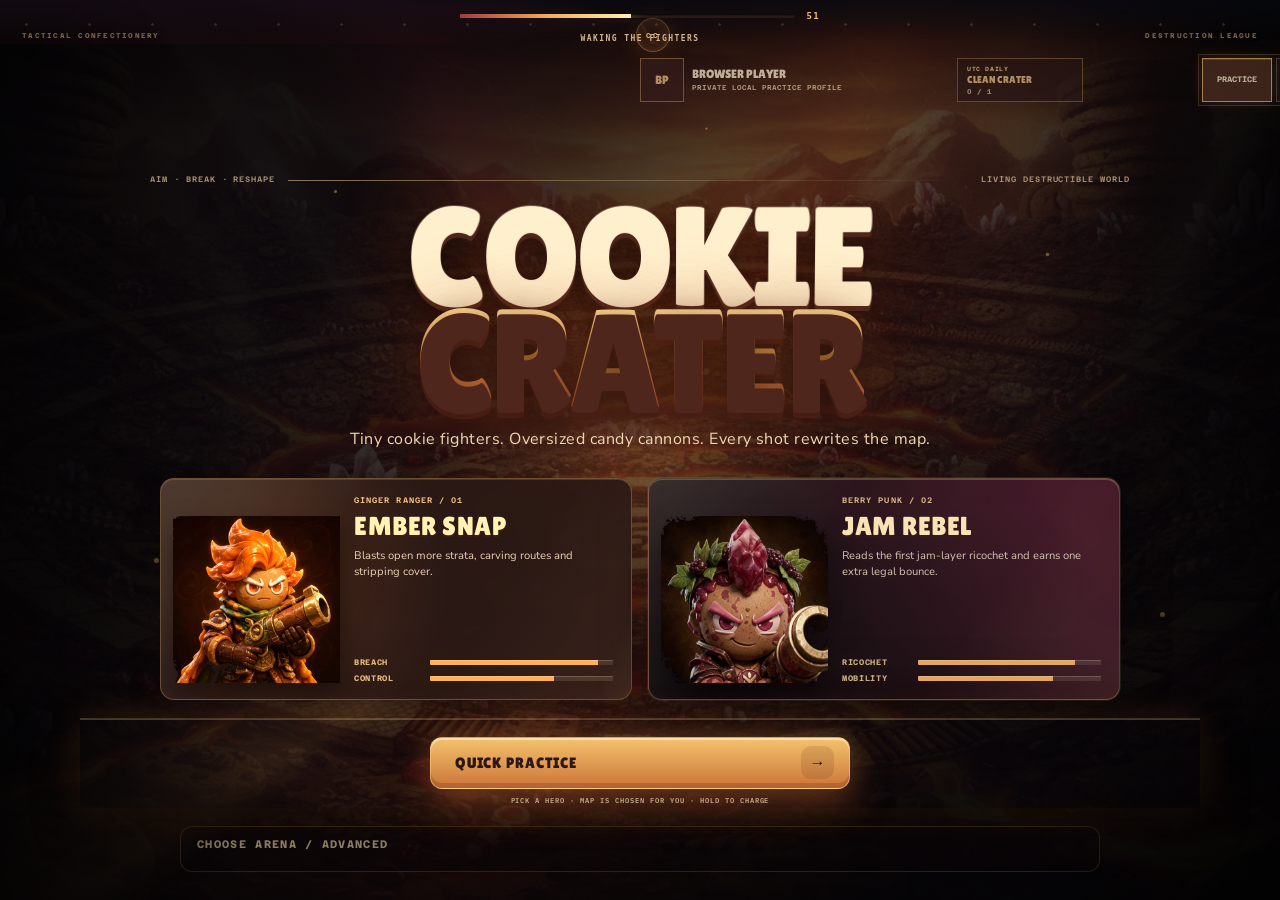
==== commit 0836c39b: "Give CLUSTER a lobbed drop and STRATA a heavy plunge, and keep FIRE on 720p. Co-authored-by: Cursor " ====
--- a/index.html
+++ b/index.html
@@ -36,7 +36,7 @@
       @media(prefers-reduced-motion:reduce){#bootstrap::before,#bootstrap::after,.boot-sigil::before,.boot-sigil::after{animation:none}}
     </style>
     <script src="https://telegram.org/js/telegram-web-app.js"></script>
-    <script type="module" crossorigin src="/assets/index-CrXAZkb1.js"></script>
+    <script type="module" crossorigin src="/assets/index-CwUIwExk.js"></script>
     <link rel="modulepreload" crossorigin href="/assets/Shader-CDog9Zo5.js">
     <link rel="modulepreload" crossorigin href="/assets/Filter-DRpGdykA.js">
     <link rel="modulepreload" crossorigin href="/assets/GCManagedHash-HRxxM8OA.js">
@@ -47,7 +47,7 @@
     <link rel="modulepreload" crossorigin href="/assets/Cache-j2zzVEnr.js">
     <link rel="modulepreload" crossorigin href="/assets/getPo2TextureFromSource-CXLuyd-F.js">
     <link rel="modulepreload" crossorigin href="/assets/CanvasPool-DnkJDn_s.js">
-    <link rel="stylesheet" crossorigin href="/assets/index-bbgyT6VL.css">
+    <link rel="stylesheet" crossorigin href="/assets/index-DyVwWhnP.css">
   </head>
   <body>
     <section id="bootstrap" role="status" aria-live="polite">
--- a/assets/index-DyVwWhnP.css
+++ b/assets/index-DyVwWhnP.css
@@ -0,0 +1 @@
+@import "https://fonts.googleapis.com/css2?family=Azeret+Mono:wght@500;600;700&family=Bowlby+One+SC&family=Cormorant+Garamond:wght@600;700&family=IBM+Plex+Mono:wght@500;600;700&family=Lilita+One&family=Manrope:wght@600;700;800&family=Nunito+Sans:wght@600;700;800;900&display=swap";:root{--lightningcss-light: ;--lightningcss-dark:initial;color-scheme:dark;--ink:#fff6dc;--muted:#aeb7be;--navy:#071022;--panel:#080e19d1;--line:#ffeec22e;--cream:#ffe2a5;--caramel:#e69436;--coral:#ff654f;--jam:#ff4f8b;--mint:#8de5a4;--safe-top:0px;--safe-right:0px;--safe-bottom:0px;--safe-left:0px;font-synthesis:none;text-rendering:optimizelegibility;-webkit-font-smoothing:antialiased;font-family:Manrope,sans-serif}*{box-sizing:border-box}html,body,#app{background:#030712;width:100%;height:100%;margin:0;overflow:hidden}button,input{font:inherit}button{color:inherit}button:focus-visible,input:focus-visible,select:focus-visible,summary:focus-visible,a:focus-visible,[role=button]:focus-visible,[role=radio]:focus-visible{outline:2px solid var(--cream);outline-offset:3px}.skip-link{z-index:90;color:#fff0ce;letter-spacing:.08em;background:#1a120e;border:1px solid #ffd68e6b;padding:10px 14px;font:700 11px/1 Azeret Mono;text-decoration:none;position:absolute;top:12px;left:12px;transform:translateY(-160%)}.skip-link:focus,.skip-link:focus-visible{outline:2px solid var(--cream);outline-offset:3px;transform:none}.game-shell:not([data-phase=intro]) .skip-link{display:none}.game-shell{width:100%;height:100%;padding:var(--safe-top) var(--safe-right) var(--safe-bottom) var(--safe-left);background:#020611}.game-stage{isolation:isolate;width:100%;height:100%;position:relative;overflow:hidden}.canvas-host{position:absolute;inset:0}.canvas-host canvas{touch-action:none;width:100%;height:100%;display:block}.stage-grain{z-index:2;pointer-events:none;opacity:.16;mix-blend-mode:soft-light;background-image:url("data:image/svg+xml,%3Csvg viewBox='0 0 180 180' xmlns='http://www.w3.org/2000/svg'%3E%3Cfilter id='n'%3E%3CfeTurbulence type='fractalNoise' baseFrequency='.85' numOctaves='3' stitchTiles='stitch'/%3E%3C/filter%3E%3Crect width='100%25' height='100%25' filter='url(%23n)' opacity='.34'/%3E%3C/svg%3E");position:absolute;inset:0}.game-shell[data-phase=intro] .battle-top,.game-shell[data-phase=intro] .battle-controls,.game-shell[data-phase=intro] .wind-gauge,.game-shell[data-phase=duel] .battle-top,.game-shell[data-phase=duel] .battle-controls,.game-shell[data-phase=duel] .wind-gauge{opacity:0}.game-shell[data-phase=result] .battle-controls{opacity:0;pointer-events:none}.battle-top{z-index:6;top:max(14px, var(--safe-top));pointer-events:none;grid-template-columns:minmax(240px,1fr) auto minmax(240px,1fr);align-items:start;gap:22px;min-height:70px;display:grid;position:absolute;left:20px;right:20px}.fighter-card{border:1px solid var(--line);-webkit-backdrop-filter:blur(18px)saturate(145%);backdrop-filter:blur(18px)saturate(145%);background:linear-gradient(145deg,#ffffff14,#0000 35%),#050a14ad;border-radius:18px;grid-template-columns:50px minmax(100px,1fr) minmax(80px,160px) 32px;align-items:center;gap:11px;min-height:58px;padding:6px 10px 6px 7px;display:grid;box-shadow:inset 0 1px #ffffff24,0 16px 44px #00000038}.fighter-card--bot{grid-template-columns:32px minmax(80px,160px) minmax(100px,1fr) 50px}.fighter-copy{min-width:0}.fighter-copy small{color:#82909f;letter-spacing:.1em;margin-bottom:3px;font:600 8px/1 IBM Plex Mono;display:block}.fighter-copy strong{white-space:nowrap;font:700 clamp(11px,1vw,14px)/1 Manrope;display:block}.fighter-card--bot .fighter-copy{text-align:right}.health-track{background:#ffffff1a;border-radius:99px;height:7px;overflow:hidden}.health-track i{border-radius:inherit;background:linear-gradient(90deg,#77d989,#c9f18d);width:100%;height:100%;transition:width .5s;display:block}.fighter-card--bot .health-track i{background:linear-gradient(90deg,#ff9d6d,#ff4e64);margin-left:auto}.portrait{background:#cc843a;border:1px solid #ffffff3d;border-radius:50%;width:46px;height:46px;position:relative;overflow:hidden}.portrait:before,.portrait:after{content:none!important;display:none!important}.portrait--berry{background:#902c65}.turn-core{text-align:center;min-width:128px;padding-top:4px}.turn-core>small{color:#8f9dac;letter-spacing:.12em;font:600 8px/1 IBM Plex Mono;display:block}.turn-core>strong{color:var(--cream);letter-spacing:.06em;margin-top:6px;font:800 11px/1 Manrope;display:block}.turn-core>span{background:#040810d6;border-radius:50%;place-items:center;width:42px;height:42px;margin:7px auto 0;display:grid;position:relative}.turn-core i{--progress:360deg;background:conic-gradient(var(--cream) var(--progress), #ffffff1c 0);border-radius:50%;position:absolute;inset:0;-webkit-mask:radial-gradient(circle,#0000 56%,#000 58%);mask:radial-gradient(circle,#0000 56%,#000 58%)}.turn-core b{font:700 11px/1 IBM Plex Mono}.wind-gauge{z-index:5;border-left:2px solid var(--cream);color:#aeb9c4;letter-spacing:.08em;background:#050a1385;align-items:center;gap:8px;padding:8px 11px;font:600 9px/1 IBM Plex Mono;display:flex;position:absolute;top:105px;left:22px}.wind-gauge i{color:var(--cream);font-size:16px;font-style:normal}.wind-gauge strong{color:var(--ink)}.battle-controls{z-index:7;left:18px;right:18px;bottom:max(14px, var(--safe-bottom));grid-template-columns:minmax(400px,1fr) minmax(390px,.8fr) auto;align-items:end;gap:14px;transition:opacity .25s,transform .25s;display:grid;position:absolute}.weapon-dock,.aim-console{border:1px solid var(--line);-webkit-backdrop-filter:blur(20px)saturate(145%);backdrop-filter:blur(20px)saturate(145%);background:#040912c7;box-shadow:inset 0 1px #ffffff1a,0 18px 44px #00000040}.weapon-dock{grid-template-columns:90px repeat(4,1fr)}.move-pad{border-right:1px solid #ffbc5429;grid-template-columns:1fr 1fr;align-content:center;gap:3px;padding-right:6px;display:grid}.move-pad button{color:#ffd27b;cursor:pointer;background:linear-gradient(#49301d,#190e0c);border:1px solid #ffc35d3d;border-radius:8px;min-height:36px;font-size:20px}.move-pad button:disabled{opacity:.35}.move-pad .utility{color:#72efff;border-color:#46ddff80;font:800 11px/1 IBM Plex Mono,monospace;position:relative}.move-pad .utility sup{color:#fff148;font:800 7px/1 IBM Plex Mono,monospace;position:absolute;top:3px;right:4px}.move-pad small{text-align:center;color:#7f6c5d;grid-column:1/-1;font:700 6px/1 IBM Plex Mono}.weapon-dock{border-radius:17px;grid-template-columns:90px repeat(4,1fr);gap:6px;min-height:94px;padding:7px;display:grid}.weapon{text-align:left;cursor:pointer;background:0 0;border:1px solid #0000;border-radius:12px;grid-template-columns:42px 1fr;align-items:center;min-width:0;min-height:62px;padding:6px 22px 6px 7px;transition:all .2s;display:grid;position:relative}.weapon.is-banned{opacity:.35;filter:grayscale(.55)}.weapon:hover:not(:disabled),.weapon.is-active{background:linear-gradient(145deg,#ffe2a526,#ffffff06);border-color:#ffe2a54f}.weapon:disabled{opacity:.48;cursor:not-allowed}.weapon>b{text-overflow:ellipsis;font:700 9px/1 IBM Plex Mono;overflow:hidden}.weapon>small{color:#768494;font:600 7px/1 IBM Plex Mono;position:absolute;top:7px;right:7px}.weapon-glyph{background:#182638;border-radius:9px;place-items:center;width:34px;height:34px;display:grid;position:relative}.weapon-glyph i{border:2px solid var(--cream);border-radius:7px 2px 2px 7px;width:18px;height:8px;transform:rotate(-20deg)}.weapon-glyph--2{background:#42251c}.weapon-glyph--2 i{border-color:#ff8d55;border-radius:2px;transform:rotate(-20deg)skew(-18deg)}.weapon-glyph--3{background:#3c1e2b}.weapon-glyph--3 i{border-color:#ff6b64;border-radius:50%;width:18px;height:18px;box-shadow:8px -4px 0 -5px #ff6b64}.weapon-glyph--4{background:#401a38}.weapon-glyph--4 i{border-color:#ff5b9c;border-radius:4px;width:17px;height:17px;transform:rotate(45deg)}.aim-console{border-radius:17px;grid-template-columns:1fr 1fr 94px;align-items:center;gap:14px;min-height:78px;padding:12px;display:grid}.aim-console label{color:#93a0ad;letter-spacing:.08em;grid-template-columns:1fr auto;gap:7px;min-width:0;font:600 8px/1 IBM Plex Mono;display:grid}.aim-console output{color:var(--ink);font-size:10px}.aim-console input{width:100%;height:15px;accent-color:var(--cream);cursor:ew-resize;grid-column:1/-1;margin:0}.fire-button{cursor:pointer;color:#fff;background:linear-gradient(#ff7659,#ed493e);border:1px solid #fff7dc8c;border-radius:12px;min-height:54px;box-shadow:inset 0 1px #ffffff8c,inset 0 -5px #82201f38,0 8px 25px #ff53413b}.fire-button span{letter-spacing:.04em;font:400 18px/1 Bowlby One SC;display:block}.fire-button small{opacity:.7;margin-top:4px;font:600 7px/1 IBM Plex Mono;display:block}.fire-button:disabled{filter:saturate(.2);opacity:.5;cursor:not-allowed}.sound-button{border:1px solid var(--line);color:#9ca8b3;cursor:pointer;background:#050a12b8;border-radius:10px;min-height:42px;padding:0 12px;font:600 8px/1 IBM Plex Mono}.impact-banner{z-index:8;text-align:center;opacity:0;pointer-events:none;background:linear-gradient(90deg,#0000,#070d18d6 18% 82%,#0000);border-top:1px solid #ffe2a599;border-bottom:1px solid #ffe2a559;min-width:240px;padding:12px 24px;transition:all .22s;position:absolute;top:22%;left:50%;transform:translate(-50%,-18px)scale(.9)}.impact-banner.is-visible{opacity:1;transform:translate(-50%)scale(1)}.impact-banner small{color:#b1bbc2;letter-spacing:.18em;font:600 7px/1 IBM Plex Mono;display:block}.impact-banner strong{color:var(--cream);margin-top:5px;font:400 21px/1 Bowlby One SC;display:block}.intro-panel,.result-panel{z-index:20;background:radial-gradient(circle,#1c405c4d,#0000 40%),linear-gradient(90deg,#02050df5,#030812c7 50%,#02050df5);flex-direction:column;justify-content:center;align-items:center;padding:24px;transition:opacity .55s,visibility .55s;display:flex;position:absolute;inset:0;overflow:auto}.intro-panel:before{content:"";aspect-ratio:1.8;pointer-events:none;border:1px solid #ffe2a521;border-radius:50%;width:min(68vw,880px);position:absolute;box-shadow:inset 0 0 100px #ffab4a0d,0 0 120px #19497033}.intro-kicker{color:#8e9ba7;letter-spacing:.12em;align-items:center;gap:13px;width:min(680px,90vw);font:600 8px/1 IBM Plex Mono;display:flex}.intro-kicker i{background:linear-gradient(90deg,#ffe2a580,#0000);flex:1;height:1px}.intro-panel h1{text-align:center;color:var(--ink);letter-spacing:-.06em;text-shadow:0 12px 50px #00000073;margin:16px 0 8px;font:400 clamp(62px,10vw,138px)/.74 Bowlby One SC;position:relative}.intro-panel h1 em{color:var(--coral);font-style:normal}.intro-panel>p{text-align:center;color:#aeb8c0;max-width:620px;margin:14px 0 22px;font-size:13px;line-height:1.55;position:relative}.hero-select{grid-template-columns:1fr 1fr;gap:10px;width:min(650px,92vw);display:grid;position:relative}.hero-choice{text-align:left;cursor:pointer;background:#ffffff09;border:1px solid #ffffff1f;border-radius:16px;min-height:116px;padding:13px 14px 13px 93px;position:relative;overflow:hidden}.hero-choice>small{color:#8f9aa5;letter-spacing:.09em;font:600 7px/1 IBM Plex Mono;display:block}.hero-choice>strong{color:var(--cream);margin:9px 0 6px;font:800 13px/1 Manrope;display:block}.hero-choice>p{color:#9ba6af;margin:0;font-size:10px;line-height:1.4}.hero-cookie{width:60px;height:60px;box-shadow:none;background:0 0;border-radius:0;position:absolute;top:21px;left:17px}.hero-cookie:before,.hero-cookie:after,.hero-cookie i{content:none!important;display:none!important}.start-button{color:#fff;cursor:pointer;background:linear-gradient(#ff7658,#ed493d);border:1px solid #ffffff8c;border-radius:14px;justify-content:space-between;align-items:center;width:min(330px,86vw);min-height:54px;margin-top:18px;padding:0 15px 0 24px;display:flex;position:relative;box-shadow:inset 0 1px #fff9,inset 0 -5px #74191833,0 17px 44px #ff4e3a33}.start-button span{letter-spacing:.05em;font:400 13px/1 Bowlby One SC}.start-button i{background:#ffffff29;border-radius:10px;place-items:center;width:33px;height:33px;font-style:normal;display:grid}.start-button:hover{filter:brightness(1.07);transform:translateY(-2px)}.intro-note{color:#697785;letter-spacing:.08em;margin-top:12px;font:600 7px/1 IBM Plex Mono}.result-panel{opacity:0;visibility:hidden;pointer-events:none;background:radial-gradient(circle at 72% 48%,#7e302847,#0000 34%),radial-gradient(circle at 34% 46%,#9b5e3024,#0000 32%),linear-gradient(100deg,#090b14 0%,#11101a 54%,#1b0d11 100%);overflow:hidden auto}.result-panel.is-visible{opacity:1;visibility:visible;pointer-events:auto}.pause-panel{z-index:40;-webkit-backdrop-filter:blur(10px);backdrop-filter:blur(10px);opacity:0;visibility:hidden;pointer-events:none;transition:opacity var(--motion-panel) var(--ease-out);background:#07080edb;flex-direction:column;justify-content:center;align-items:center;padding:24px;display:flex;position:absolute;inset:0}.pause-panel.is-visible{opacity:1;visibility:visible;pointer-events:auto}.pause-panel>small{color:#d19b5d;letter-spacing:.16em;font:700 7px/1 Azeret Mono}.pause-panel h2{color:#fff0cf;margin:10px 0 6px;font:400 clamp(38px,7vw,76px)/.9 Lilita One}.pause-panel p{color:#b9a891;text-align:center;max-width:440px;margin:0;font-size:12px}.pause-actions{flex-direction:column;align-items:center;gap:0;width:min(420px,92vw);margin-top:4px;display:flex}.result-menu{margin-top:14px}@media (height<=560px){.pause-panel{justify-content:flex-start;padding:12px;overflow-y:auto}.pause-panel h2{margin:6px 0 4px;font-size:clamp(28px,9vh,48px)}.pause-panel p{display:none}.tutorial-replay{min-height:40px;margin-top:8px}}.result-art{opacity:.9;filter:drop-shadow(0 30px 30px #00000080);background:bottom/contain no-repeat;width:min(38vw,520px);height:82vh;position:absolute;bottom:-3vh;right:5vw}.result-art--ember{background-image:url(/assets/ember-portrait-CUfRs0rF.webp)}.result-art--berry{background-image:url(/assets/jam-portrait-DNkVcE35.webp)}.result-panel>:not(.result-art){z-index:1;position:relative;transform:translate(-12vw)}.result-panel>small{color:var(--cream);letter-spacing:.18em;font:600 9px/1 IBM Plex Mono}.result-panel h2{text-align:center;color:var(--ink);margin:16px 0 10px;font:600 clamp(62px,9vw,116px)/.78 Cormorant Garamond,serif}.result-panel>p{color:#aab5be;margin:0;font-size:14px}.result-stats{gap:8px;margin-top:24px;display:flex}.result-stats span{border:1px solid var(--line);color:#8d99a4;text-align:center;background:#ffffff09;min-width:100px;padding:11px 15px;font:600 8px/1 IBM Plex Mono}.result-stats b{color:var(--cream);margin-bottom:7px;font:700 24px/1 Cormorant Garamond,serif;display:block}.practice-reward{text-align:center;background:linear-gradient(90deg,#0000,#2e1812b8,#0000);border-top:1px solid #d692458c;border-bottom:1px solid #d6924547;width:min(360px,72vw);margin:12px auto 0;padding:9px 14px}.practice-reward small,.practice-reward span{color:#a98a68;letter-spacing:.12em;font:600 6px/1 Azeret Mono;display:block}.practice-reward b{color:#f1c36e;text-shadow:0 2px #4b2118;margin:5px 0 4px;font:400 20px/1 Lilita One;display:block}@media (width<=900px),(height<=560px){.battle-top{grid-template-columns:1fr 92px 1fr;gap:7px;top:8px;left:8px;right:8px}.fighter-card{border-radius:13px;grid-template-columns:38px 1fr 72px 25px;gap:6px;min-height:48px;padding:4px 7px 4px 4px}.fighter-card--bot{grid-template-columns:25px 72px 1fr 38px}.portrait{width:36px;height:36px}.portrait:before,.portrait:after{content:none!important;display:none!important}.fighter-copy small{display:none}.fighter-copy strong{font-size:9px}.health-track{height:5px}.turn-core{min-width:82px}.turn-core>span{width:32px;height:32px;margin-top:4px}.turn-core>strong{margin-top:4px;font-size:8px}.turn-core>small{font-size:6px}.wind-gauge{padding:6px 8px;font-size:7px;top:67px;left:9px}.battle-controls{grid-template-columns:1fr minmax(300px,.95fr);gap:6px;bottom:6px;left:7px;right:7px}.weapon-dock{border-radius:12px;grid-template-columns:58px repeat(4,1fr);min-height:70px;padding:4px}.move-pad{padding-right:3px}.move-pad button{min-height:25px;padding:0;font-size:14px}.weapon{justify-content:center;min-height:50px;padding:3px;display:flex}.weapon-glyph{width:36px;height:36px}.weapon>b{display:none}.weapon>small{font-size:6px;top:4px;right:4px}.aim-console{border-radius:12px;grid-template-columns:1fr 1fr 77px;gap:8px;min-height:60px;padding:7px}.fire-button{border-radius:9px;min-height:45px}.fire-button span{font-size:14px}.sound-button{display:none}.intro-panel{justify-content:flex-start;padding:10px}.intro-kicker{margin-top:8px}.intro-panel h1{margin:10px 0 2px;font-size:clamp(48px,15vh,86px)}.intro-panel>p{max-width:560px;margin:8px 0 10px;font-size:10px}.hero-select{width:min(590px,88vw)}.hero-choice{min-height:86px;padding:10px 10px 8px 76px}.hero-cookie{width:48px;height:48px;top:17px;left:14px}.hero-cookie:before,.hero-cookie:after,.hero-cookie i{content:none!important;display:none!important}.hero-choice>strong{margin:6px 0 4px;font-size:11px}.hero-choice>p{font-size:8px}.start-button{min-height:44px;margin-top:9px}.intro-note{margin-top:7px}}@media (orientation:portrait){.game-stage:after{content:"ROTATE DEVICE";z-index:30;color:var(--cream);letter-spacing:.05em;background:#050a16;place-items:center;font:400 18px/1 Bowlby One SC;display:grid;position:absolute;inset:0}}@media (prefers-reduced-motion:reduce){*,:before,:after{transition-duration:.01ms!important;animation-duration:.01ms!important}}.fighter-card{background:linear-gradient(#ffd6891a,#0000 34%),linear-gradient(90deg,#25110df0,#0d0709e6);border-color:#ffc15c47;border-radius:12px;box-shadow:inset 0 1px #ffe0a630,inset 0 -2px #41160d99,0 10px 30px #00000047}.health-track{background:#160c0d;border:2px solid #00000057;height:9px;box-shadow:inset 0 2px 4px #000000a6}.fighter-card--bot .health-track i{background:linear-gradient(#ff775d,#d93645)}.turn-core>span{background:linear-gradient(#3b1e13,#170b09);border:2px solid #6f3a1e;box-shadow:inset 0 1px #c88742,0 5px 13px #0006}.weapon-glyph{background:linear-gradient(145deg,#49301d,#190e0c);border:1px solid #ffc35d3d}.aim-console{grid-template-columns:1fr 1fr 88px}.fire-button{background:radial-gradient(circle at 38% 24%,#ff9c49,#e84624 52%,#9c211a 78%);border:4px solid #8b3a1e;border-radius:50%;justify-self:center;width:78px;height:78px;min-height:78px;box-shadow:inset 0 2px 2px #ffffff8c,inset 0 -7px 11px #59100d8c,0 0 0 3px #3c1a10,0 9px 22px #ff46233d}.fire-button span{font-size:14px}.fire-button:hover:not(:disabled){transform:translateY(-2px)scale(1.035)}.turn-sequence{z-index:6;-webkit-backdrop-filter:blur(14px);backdrop-filter:blur(14px);background:#140908c2;border:1px solid #ffbe5b33;border-radius:12px;gap:3px;margin:0;padding:5px;list-style:none;display:flex;position:absolute;bottom:108px;left:50%;transform:translate(-50%);box-shadow:inset 0 1px #ffdc961c}.turn-sequence li{color:#786c63;border:1px solid #0000;border-radius:8px;justify-content:center;align-items:center;gap:6px;min-width:58px;height:35px;padding:0 7px;font:700 7px/1 IBM Plex Mono;transition:all .18s;display:flex}.turn-sequence b{background:#ffffff0f;border-radius:50%;place-items:center;width:17px;height:17px;font-size:7px;display:grid}.intro-panel:before{aspect-ratio:auto;width:auto;box-shadow:none;background:radial-gradient(circle at 50% 42%,#0000 0 20%,#05020466 78%);border:0;border-radius:0;inset:0}.intro-kicker{color:#b99464;width:min(980px,94vw);margin-top:18px;position:relative}.intro-panel h1{text-shadow:0 4px #4e1c13,0 18px 40px #0000008c;margin:18px 0 5px;font-size:clamp(42px,5.8vw,82px);line-height:.82}.intro-panel>p{color:#d1bfa8;margin:8px 0 14px}.hero-select{gap:14px;width:min(900px,94vw)}.hero-choice{background:linear-gradient(145deg,#ffc7631c,#0000 42%),#1d0d0ad4;border-color:#ffbc563d;border-radius:12px;min-height:260px;padding:28px 20px 20px 218px;box-shadow:inset 0 1px #ffdc9226,0 18px 50px #00000047}.hero-choice:hover,.hero-choice.is-active{background:radial-gradient(circle at 25% 40%,#ff892b26,#0000 48%),#28110be6;border-color:#d7933b;box-shadow:inset 0 1px #ffe5ad3d,0 0 0 2px #ff9e361f,0 22px 54px #00000061}.hero-choice>strong{color:#ffe0a2;margin:12px 0 9px;font:400 23px/1 Bowlby One SC}.hero-choice>p{color:#c4ad99;font-size:11px;line-height:1.5}.hero-cookie{width:202px;height:auto;box-shadow:none;filter:drop-shadow(0 18px 16px #00000080);background:bottom/contain no-repeat;border-radius:0;top:4px;bottom:4px;left:8px}.hero-cookie:before,.hero-cookie:after,.hero-cookie i{display:none}.hero-cookie--ember{background-image:url(/assets/ember-portrait-CUfRs0rF.webp)}.hero-cookie--berry{background-image:url(/assets/jam-portrait-DNkVcE35.webp)}.hero-stats{gap:7px;margin-top:17px;display:grid}.hero-stats i{color:#9c816b;grid-template-columns:68px 1fr;align-items:center;font:700 7px/1 IBM Plex Mono;display:grid;position:relative}.hero-stats i:after{content:"";background:linear-gradient(90deg, #f0a33b var(--value), #ffffff17 var(--value));border-radius:5px;height:4px}.intro-panel .start-button{color:#35180d;background:linear-gradient(#f1c56c,#c98d37);border-color:#d5a04f;border-radius:9px;width:min(390px,86vw);box-shadow:inset 0 2px #ffffff8c,inset 0 -4px #642f1038,0 16px 38px #00000052}.intro-panel .start-button i{background:#471f0c21}.duel-panel{z-index:19;visibility:hidden;opacity:0;pointer-events:none;background:radial-gradient(circle,#672d1433,#0000 28%),linear-gradient(90deg,#070204f7,#130808cc,#070204f7);grid-template-columns:1fr auto 1fr;align-items:center;gap:3vw;padding:26px 8vw;transition:opacity .25s;display:grid;position:absolute;inset:0}.duel-panel.is-visible{visibility:visible;opacity:1}.duel-side{flex-direction:column;justify-content:flex-end;align-items:center;height:min(70vh,560px);display:flex}.duel-art{filter:drop-shadow(0 28px 24px #0000008c);background:bottom/contain no-repeat;flex:1;width:min(28vw,350px);min-height:0}.duel-art--ember{background-image:url(/assets/ember-portrait-CUfRs0rF.webp)}.duel-art--berry{background-image:url(/assets/jam-portrait-DNkVcE35.webp)}.duel-side--player .duel-art{transform:scaleX(-1)}.duel-side small{color:#a78252;letter-spacing:.16em;font:700 8px/1 IBM Plex Mono}.duel-side strong{color:#ffe0a2;margin-top:8px;font:700 clamp(18px,2.2vw,32px)/1 Cormorant Garamond,serif}.duel-versus{text-align:center;flex-direction:column;align-items:center;display:flex}.duel-versus small,.duel-versus span{color:#a78252;letter-spacing:.12em;font:700 7px/1 IBM Plex Mono}.duel-versus i{color:#d9b779;letter-spacing:.08em;white-space:nowrap;margin-top:9px;font:600 6px/1 Azeret Mono}.duel-versus b{color:#ffd784;background:radial-gradient(circle at 35% 25%,#6b2d16,#1a0908 68%);border:3px solid #a76325;border-radius:50%;place-items:center;width:96px;height:96px;margin:16px 0;font:700 31px/1 Cormorant Garamond,serif;display:grid;box-shadow:inset 0 2px #ffde9f4d,0 0 55px #ff661f2e}@media (width<=900px),(height<=560px){.intro-kicker{margin-top:7px}.intro-panel h1{margin:7px 0 0;font-size:clamp(37px,12vh,57px)}.intro-panel>p{margin:4px 0 7px;font-size:9px}.hero-select{gap:8px;width:min(760px,94vw)}.hero-choice{min-height:176px;padding:16px 10px 10px 150px}.hero-cookie{width:145px;left:2px}.hero-choice>strong{margin:7px 0 5px;font-size:15px}.hero-choice>p{font-size:8px}.hero-stats{gap:4px;margin-top:8px}.hero-stats i{grid-template-columns:52px 1fr;font-size:6px}.intro-panel .start-button{min-height:42px}.turn-sequence{bottom:75px}.turn-sequence li{min-width:42px;height:27px;padding:0 4px}.turn-sequence span{display:none}.fire-button{border-width:2px;width:48px;height:48px;min-height:48px}.fire-button span{font-size:9px}.fire-button small{display:none}.aim-console{grid-template-columns:1fr 1fr 53px}.duel-panel{padding:8px 8vw}.duel-side{height:82vh}.duel-art{width:27vw}.duel-versus b{width:64px;height:64px;margin:8px 0;font-size:22px}.duel-side strong{margin-top:4px;font-size:16px}.result-art{width:34vw;height:88vh;right:1vw}.result-panel>:not(.result-art){transform:translate(-15vw)}}:root{--panel:#070a1fe6;--line:#4ddaff4d;--cream:#fff17a;--coral:#ff4d8f}.game-stage{background:#07113a}.stage-grain{opacity:.15;background-image:radial-gradient(circle at 16% 30%,#ff3d9d47,#0000 24%),radial-gradient(circle at 82% 16%,#ff84223d,#0000 22%)}.fighter-card{background:linear-gradient(105deg,#3a0734f2,#090b26e8);border-color:#e13a9b;box-shadow:inset 0 1px #ffffff2e,0 0 0 2px #ee309e1f,0 10px 30px #06021859}.fighter-card--bot{background:linear-gradient(255deg,#4a1907f5,#090b26e8);border-color:#ff8c22;box-shadow:inset 0 1px #ffffff2e,0 0 0 2px #ff8c2221,0 10px 30px #06021859}.portrait{background-color:#171043;background-position:50% 18%;background-repeat:no-repeat;background-size:125%;border-color:#ffffff3d}.portrait span{display:none}.health-track{background:#08091d;border-color:#02030fb3}.health-track i{background:linear-gradient(90deg,#eeff37,#79e739);box-shadow:0 0 10px #aeff2b6b}.turn-core>span{background:radial-gradient(circle at 38% 28%,#60400d,#100a29 66%);border-color:#ff9a2e;box-shadow:inset 0 1px #fff276,0 0 18px #ff771b42}.wind-gauge{color:#8cecff;background:#050a23d1;border-color:#46ddff}.weapon-dock,.aim-console{background:linear-gradient(#375cbe21,#0000 34%),#05081deb;border-color:#52daff66;box-shadow:inset 0 1px #89e7ff30,0 18px 44px #00001470}.fighter-card.is-active{animation:1.8s ease-in-out infinite active-team-breathe;transform:translateY(2px);box-shadow:inset 0 1px #ffecc233,inset 0 -3px #1207076b,0 0 0 2px #e8aa5333,0 10px 28px #15090861}.fighter-card--bot.is-active{box-shadow:inset 0 1px #ffecc22e,0 0 0 2px #be445733,0 10px 28px #15090861}@keyframes active-team-breathe{0%,to{filter:brightness()}50%{filter:brightness(1.1)}}.weapon{border-color:#5b5eb052}.weapon-glyph{background:linear-gradient(145deg,#20295a,#0a0d2c);border-color:#5be2ff61}.move-pad{border-right-color:#44daff47}.move-pad button{color:#fff15a;background:linear-gradient(#49335e,#14103a);border-color:#f2b52d}.move-pad button:hover:not(:disabled){background:#38144c;border-color:#ff4ca7}.range-input input::-webkit-slider-thumb{background:#fff148;box-shadow:0 0 0 3px #ff5f27,0 0 14px #fff14870}.fire-button{background:radial-gradient(circle at 36% 24%,#fff65c,#ff7a1f 48%,#ec255e 78%);border-color:#ffe43d;box-shadow:inset 0 2px 2px #ffffffb8,inset 0 -7px 11px #800c496b,0 0 0 3px #36206f,0 0 0 6px #42e1ff6b,0 9px 24px #ff358857}.fire-button:hover:not(:disabled){filter:saturate(1.22)brightness(1.08)}.turn-sequence{background:#080723d1;border-color:#56d5ff57;box-shadow:inset 0 1px #8fe2ff29,0 8px 24px #0000154d}.impact-banner{background:linear-gradient(110deg,#48094df0,#0b0f36f0);border-color:#fff052;box-shadow:0 0 0 3px #ff329a38,0 18px 55px #0006}.impact-banner small{color:#57e5ff}.impact-banner strong{color:#fff159;text-shadow:2px 2px #e8308e}.chain-meter{z-index:7;color:#fff06a;opacity:0;pointer-events:none;background:linear-gradient(120deg,#550f66f0,#0d0f37f0);border:2px solid #ff3f9f;border-radius:10px;align-items:center;gap:8px;padding:7px 11px 7px 8px;transition:all .18s cubic-bezier(.2,.9,.2,1.2);display:flex;position:absolute;top:116px;left:14px;transform:translate(-18px)rotate(-2deg);box-shadow:3px 4px #261153,0 0 18px #ff319a3d}.chain-meter.is-visible{opacity:1;transform:translate(0)rotate(-2deg)}.chain-meter b{color:#fff;text-shadow:2px 2px #ff3d9d;font:400 21px/1 Bowlby One SC}.chain-meter span{letter-spacing:.04em;font:400 9px/1 Bowlby One SC}.hero-choice{background:linear-gradient(145deg,#2a2067d6,#0d0828e8);border-color:#4edaff59}.hero-choice:first-child:hover,.hero-choice:first-child.is-active{background:radial-gradient(circle at 25% 40%,#ff7e1e42,#0000 48%),#160a2ef0;border-color:#ff982b}.hero-choice:last-child:hover,.hero-choice:last-child.is-active{background:radial-gradient(circle at 25% 40%,#ff2d9742,#0000 48%),#160a2ef0;border-color:#ff3c9e}.intro-panel .start-button{color:#24103f;background:linear-gradient(105deg,#ffdb32,#ff7e22 54%,#ff3a91);border-color:#fff052;box-shadow:inset 0 2px #fff9,0 0 0 3px #56e1ff40,0 16px 38px #0f032a61}@media (width<=900px),(height<=560px){.chain-meter{padding:4px 7px;top:75px;left:7px}.chain-meter b{font-size:14px}.chain-meter span{font-size:6px}}:root{--ink:#fff0cf;--muted:#b9a891;--panel:#231411eb;--line:#ffd28e40;--cream:#f4c875;--caramel:#c97932;--coral:#db5d3f;--jam:#bd3659;--mint:#8abf73;--color-background:#111827;--color-surface:#231411;--color-surface-elevated:#342019;--color-text:#fff0cf;--color-text-muted:#b9a891;--color-interactive:#d69245;--color-focus:#ffe3a1;--color-success:#8abf73;--color-danger:#d7534d;--space-1:4px;--space-2:8px;--space-3:12px;--space-4:16px;--space-6:24px;--radius-sm:8px;--radius-md:14px;--radius-lg:22px;--touch-target:44px;--motion-instant:90ms;--motion-micro:.18s;--motion-panel:.32s;--ease-out:cubic-bezier(.2,.8,.2,1);font-family:Nunito Sans,sans-serif}html,body,#app,.game-shell,.game-stage{background:#111827}.stage-grain{opacity:.12;mix-blend-mode:overlay;background-image:url("data:image/svg+xml,%3Csvg viewBox='0 0 180 180' xmlns='http://www.w3.org/2000/svg'%3E%3Cfilter id='n'%3E%3CfeTurbulence type='fractalNoise' baseFrequency='.72' numOctaves='3' stitchTiles='stitch'/%3E%3C/filter%3E%3Crect width='100%25' height='100%25' filter='url(%23n)' opacity='.44'/%3E%3C/svg%3E")}.battle-top{top:max(10px, var(--safe-top));grid-template-columns:minmax(240px,324px) 1fr minmax(240px,324px);align-items:start;gap:12px;min-height:58px;left:14px;right:14px}.fighter-card{-webkit-backdrop-filter:blur(8px);backdrop-filter:blur(8px);background:linear-gradient(#ffdca517,#0000 38%),linear-gradient(90deg,#3a1917f5,#1d1212eb);border:1px solid #ffcd7e57;border-radius:7px;grid-template-columns:40px 1fr minmax(60px,106px) 28px;gap:8px;min-height:52px;padding:5px 9px 5px 6px;box-shadow:inset 0 1px #ffecc229,inset 0 -3px #1207076b,0 8px 24px #15090847}.fighter-card--bot{background:linear-gradient(#ffdca517,#0000 38%),linear-gradient(270deg,#462212f5,#1d1212eb);grid-template-columns:28px minmax(60px,106px) 1fr 40px;justify-self:end}.portrait{background-color:#38221c;border-color:#ffd99770;border-radius:6px;width:38px;height:38px}.portrait:before,.portrait:after{display:none}.fighter-copy small{color:#b5946f;letter-spacing:.08em;margin-bottom:4px;font:600 7px/1 Azeret Mono}.fighter-copy strong{color:#fff0cf;letter-spacing:.02em;font:900 12px/1 Nunito Sans}.unit-pips{gap:3px;margin-top:5px;display:flex}.fighter-card--bot .unit-pips{justify-content:flex-end}.unit-pips i{background:#dca052;border-radius:2px;width:14px;height:3px;transition:opacity .25s,transform .25s,background-color .25s;box-shadow:0 0 0 1px #ffdc9929}.fighter-card--bot .unit-pips i{background:#b94158}.unit-pips i.is-ko{opacity:.2;background:#4e3c38;transform:scaleX(.65)}.fighter-card--bot{border-color:#be445794}.fighter-card>b{color:#f7d695;font:700 10px/1 Azeret Mono}.health-track{background:#170e0e;border:1px solid #1b0e0d;border-radius:3px;height:6px}.health-track i{box-shadow:none;background:linear-gradient(90deg,#6b9e54,#b3d675)}.fighter-card--bot .health-track i{box-shadow:none;background:linear-gradient(90deg,#e79b4a,#c84445)}.turn-core{align-self:start;min-width:156px;padding-top:0}.turn-core>small{color:#c2a57c;font:600 7px/1 Azeret Mono}.turn-core>strong{color:#fff1cf;letter-spacing:.04em;text-shadow:0 2px #3b1f17;margin-top:4px;font:400 14px/1 Lilita One}.turn-core>span{background:radial-gradient(circle at 38% 30%,#81502e,#2b1714 70%);border:2px solid #9d5e2c;border-radius:44% 56% 48% 52%;width:42px;height:42px;margin-top:5px;box-shadow:inset 0 1px #e0a665,0 4px 12px #210e095c}.turn-core b{color:#fff1cf;font:700 10px/1 Azeret Mono}.turn-core i{background:conic-gradient(#f3c26a var(--progress), #ffe8be1a 0)}.wind-gauge{color:#bda98c;background:#231412bd;border:1px solid #e6bd7d40;border-left:3px solid #d69245;gap:6px;padding:5px 8px;font:600 7px/1 Azeret Mono;top:72px;left:16px}.wind-gauge i,.wind-gauge strong{color:#f2ca82}.turn-sequence{display:none}.battle-controls{left:50%;right:auto;bottom:max(10px, var(--safe-bottom));grid-template-columns:minmax(550px,1.25fr) minmax(350px,.75fr) 42px;gap:8px;width:min(1040px,100% - 24px);transform:translate(-50%)}.is-bot-turn .battle-controls{opacity:.48;transform:translate(-50%)translateY(4px)}.is-projectile-flight .battle-controls{opacity:.08;transform:translate(-50%)translateY(8px)}.weapon-dock,.aim-console{-webkit-backdrop-filter:blur(9px);backdrop-filter:blur(9px);background:linear-gradient(#ffdca412,#0000 32%),#221311f0;border:1px solid #e6b86f4d;box-shadow:inset 0 1px #ffe5b521,inset 0 -3px #0c05056b,0 10px 28px #12080759}.weapon-dock{border-radius:8px;grid-template-columns:76px repeat(4,1fr);gap:4px;min-height:82px;padding:5px}.move-pad{border-right-color:#deb26b33;gap:2px;padding-right:4px}.move-pad button{color:#edc47f;background:linear-gradient(#4b2c21,#251512);border:1px solid #ddb06952;border-radius:4px;min-height:26px;font-size:15px}.move-pad .utility{color:#e7ad5c;border-color:#de9e5061}.move-pad .utility sup{color:#f5d69d;font-family:Azeret Mono}.move-pad small{color:#92775e;font-family:Azeret Mono}.weapon{background:#160c0c57;border:1px solid #845b415c;border-radius:5px;grid-template-columns:38px 1fr;min-height:64px;padding:5px 18px 5px 6px}.weapon:hover:not(:disabled),.weapon.is-active{background:radial-gradient(circle at 50% 0,#eaa44b33,#0000 62%),#3a2118;border-color:#d69a4d;box-shadow:inset 0 0 12px #e191371a,0 0 0 1px #fac46e21}.weapon:nth-of-type(3).is-active{border-color:#d69a4d}.weapon>b{color:#e8c18a;font:700 9px/1 Azeret Mono}.weapon>small{color:#a58a6c;font-family:Azeret Mono}.weapon-glyph{background:radial-gradient(circle at 35% 28%,#63422d,#241412);border:1px solid #ddb0694d;border-radius:50%;width:32px;height:32px}.aim-console{border-radius:8px;grid-template-columns:1fr 1fr 64px;gap:9px;min-height:82px;padding:10px}.aim-console label{color:#a99175;font:600 8px/1 Azeret Mono}.aim-console output{color:#f3d293;font-family:Azeret Mono}.aim-console input{accent-color:#d68d43}.fire-button{background:radial-gradient(circle at 38% 26%,#f0b95f,#c65e31 54%,#713024 82%);border:3px solid #744025;border-radius:50%;width:58px;height:58px;min-height:58px;box-shadow:inset 0 2px #ffefc594,inset 0 -6px #4b15116b,0 0 0 2px #2e1712,0 7px 17px #250e0961}.fire-button span{font:400 11px/1 Lilita One}.fire-button:hover:not(:disabled){filter:brightness(1.08);transform:translateY(-2px)scale(1.025)}.sound-button{color:#9e876e;background:#201210e0;border-color:#dcaf6d42;border-radius:5px;min-height:38px;padding:0 6px;font:600 6px/1 Azeret Mono}.impact-banner{min-width:220px;box-shadow:none;background:linear-gradient(90deg,#0000,#2a1613e6 18% 82%,#0000);border:0;border-top:1px solid #f6cb7e99;border-bottom:1px solid #f6cb7e59;padding:9px 22px;top:17%}.impact-banner small{color:#bca17d;font-family:Azeret Mono}.impact-banner strong{color:#ffe2a0;text-shadow:0 2px #4b2118;font:400 19px/1 Lilita One}.chain-meter{color:#f2c77c;background:#301914eb;border:1px solid #c6783d;border-radius:5px;padding:5px 8px;top:79px;left:16px;box-shadow:2px 3px #24110f}.chain-meter b{text-shadow:none;font:400 17px/1 Lilita One}.chain-meter span{font:400 8px/1 Lilita One}.intro-panel{background:radial-gradient(circle at 50% 44%,#8f4f2e26,#0000 34%),linear-gradient(90deg,#0f0e16f5,#1e191bd6 50%,#0f0e16f5);justify-content:center}.intro-panel h1{letter-spacing:-.03em;text-shadow:0 4px #4c261d,0 15px 34px #0000006b;margin:12px 0 4px;font:400 clamp(48px,7vw,92px)/.78 Lilita One}.intro-panel h1 em{color:#e18a45}.intro-panel>p{color:#bba990;font-size:12px}.intro-kicker{color:#a78c6a;font-family:Azeret Mono}.hero-select{width:min(780px,92vw)}.hero-choice{background:linear-gradient(145deg,#5e362361,#1c1213e6);border:1px solid #dbad6840;border-radius:7px;min-height:210px;padding:22px 16px 16px 172px}.hero-choice:first-child:hover,.hero-choice:first-child.is-active,.hero-choice:last-child:hover,.hero-choice:last-child.is-active{background:radial-gradient(circle at 25% 42%,#ce7b3730,#0000 46%),#271714f0;border-color:#d7984d;box-shadow:inset 0 1px #ffdea524,0 12px 30px #0e06054d}.hero-cookie{width:162px;top:7px;bottom:5px;left:5px}.hero-choice>small,.hero-stats i{color:#a58a68;font-family:Azeret Mono}.hero-choice>strong{color:#f6d79d;font:400 20px/1 Lilita One}.hero-choice>p{color:#b6a28c}.hero-stats i:after{background:linear-gradient(90deg, #d69648 var(--value), #ffe5b91a var(--value))}.intro-panel .start-button{color:#2c1712;background:linear-gradient(#e0ad63,#ae692f);border-color:#d7a05a;border-radius:6px;box-shadow:inset 0 2px #fff3ca73,inset 0 -4px #4c1c0f33,0 12px 30px #0c050459}.start-button span{font-family:Lilita One}@media (width<=900px),(height<=560px){.battle-top{grid-template-columns:minmax(200px,1fr) 116px minmax(200px,1fr);top:6px;left:7px;right:7px}.fighter-card{border-radius:5px;grid-template-columns:32px 1fr 60px 22px;min-height:42px}.fighter-card--bot{grid-template-columns:22px 60px 1fr 32px}.portrait{width:30px;height:30px}.turn-core>span{width:30px;height:30px;margin-top:3px}.turn-core>strong{font-size:8px}.wind-gauge{top:58px;left:7px}.battle-controls{grid-template-columns:minmax(430px,1.3fr) minmax(270px,.7fr);gap:5px;width:calc(100% - 10px);bottom:5px}.weapon-dock{grid-template-columns:54px repeat(4,1fr);min-height:62px;padding:3px}.move-pad button{min-height:21px}.weapon{min-height:54px}.weapon-glyph{width:32px;height:32px}.aim-console{grid-template-columns:1fr 1fr 48px;min-height:62px;padding:6px}.fire-button{border-width:2px;width:44px;height:44px;min-height:44px}.sound-button{display:none}.intro-panel h1{font-size:clamp(38px,12vh,62px)}.hero-choice{min-height:164px;padding:13px 9px 9px 130px}.hero-cookie{width:126px}}.fighter-copy small{display:none}.weapon-dock{grid-template-columns:none;display:flex}.move-pad{flex:0 0 76px}.weapon{flex:1 1 0;transition:flex .22s,border-color .18s,background-color .18s,transform .18s}.weapon.is-active{flex:1.65 1 0}@media (width<=900px),(height<=560px){.weapon-dock{min-height:100px}.move-pad{flex-basis:138px;grid-template-rows:repeat(2,44px);grid-template-columns:repeat(3,44px);align-content:center}.move-pad button{min-width:44px;min-height:44px}.weapon{min-height:92px}.weapon.is-active{flex:1.45 1 0}.aim-console{min-height:100px}.wind-gauge{background:#1f100ed1;padding:4px 7px;display:flex;top:55px;left:50%;transform:translate(-50%)}.weapon.is-active>b{color:#f4d9a5;letter-spacing:.04em;font:700 6px/1 Azeret Mono;display:block;position:absolute;bottom:4px;left:50%;transform:translate(-50%)}}.game-shell[data-phase=result] .battle-top,.game-shell[data-phase=result] .wind-gauge,.game-shell[data-phase=result] .battle-controls,.game-shell[data-phase=result] .chain-meter,.game-shell[data-phase=result] .turn-sequence,.game-shell[data-phase=result] .objective-card{display:none!important}.game-shell[data-phase=result] .impact-banner{visibility:hidden;opacity:0!important}@media (width<=900px),(height<=560px){.result-panel{padding:8px 30vw 8px 12px}.result-panel>:not(.result-art){transform:translate(0)}.result-panel h2{margin:7px 0 5px;font-size:clamp(42px,8vw,64px)}.result-panel>p{text-align:center;max-width:420px;font-size:9px}.result-stats{margin-top:8px}.result-stats span{min-width:72px;padding:6px 9px}.result-stats b{margin-bottom:4px;font-size:18px}.practice-reward{width:min(330px,60vw);margin-top:6px;padding:5px 10px}.practice-reward b{margin:3px 0;font-size:16px}.result-panel .start-button{min-height:42px;margin-top:7px}}@media (prefers-contrast:more){:root{--line:#fff0ca9e;--muted:#e1cfb5}.fighter-card,.weapon-dock,.aim-console,.hero-choice{border-width:2px}button:focus-visible,input:focus-visible{outline-width:3px}}.intro-panel{--cursor-x:50%;--cursor-y:50%;-webkit-overflow-scrolling:touch;overscroll-behavior:contain;padding:max(118px, calc(env(safe-area-inset-top,0px) + 96px)) max(16px, env(safe-area-inset-right,0px)) calc(118px + env(safe-area-inset-bottom,0px)) max(16px, env(safe-area-inset-left,0px));background:radial-gradient(circle at var(--cursor-x) var(--cursor-y), #f49c4326, transparent 23%), linear-gradient(118deg, #08080efa 0 30%, #231212e6 52%, #0b080ffa 76%), url(/assets/candy-riot-battle-backdrop-BDHnoYrJ.webp) center / cover;justify-content:flex-start;overflow:hidden auto}.intro-cta-bar{z-index:30;width:min(420px,100% - 8px);padding:14px 10px calc(12px + env(safe-area-inset-bottom,0px));pointer-events:none;background:linear-gradient(#0000 0%,#08060cb8 28%,#08060cf5 70%);flex-direction:column;align-items:center;gap:8px;margin-top:auto;display:flex;position:sticky;bottom:0}.intro-cta-bar .start-button,.intro-cta-bar .intro-note{pointer-events:auto}.intro-cta-bar .start-button{width:min(380px,92vw);min-height:48px;margin-top:0}.intro-cta-bar .intro-note{text-align:center;margin-top:0}.intro-panel:before{aspect-ratio:auto;background:conic-gradient(from 210deg at 50% 56%, transparent 0 7%, #eea8521f 8%, transparent 12% 32%, #b8364d1a 35%, transparent 39%);width:auto;box-shadow:none;opacity:.8;border:0;border-radius:0;inset:-20%;transform:rotate(-2deg)}.intro-panel:after{content:"";pointer-events:none;mix-blend-mode:multiply;background:linear-gradient(90deg,#030409d1,#0000 24% 76%,#030409d1),linear-gradient(#03040980,#0000 20% 72%,#030409b3);position:absolute;inset:0}.intro-ambient{z-index:0;pointer-events:none;position:absolute;inset:0}.intro-ambient i{opacity:.4;background:#ffd27c;border-radius:50%;width:5px;height:5px;animation:5s ease-in-out infinite intro-ember;position:absolute;box-shadow:0 0 18px #e47f41}.intro-ambient i:first-child{animation-delay:-1s;top:62%;left:12%}.intro-ambient i:nth-child(2){animation-delay:-3.2s;top:21%;left:26%;transform:scale(.6)}.intro-ambient i:nth-child(3){animation-delay:-2.1s;top:74%;left:43%}.intro-ambient i:nth-child(4){animation-delay:-.4s;top:28%;right:18%;transform:scale(.7)}.intro-ambient i:nth-child(5){animation-delay:-4s;top:68%;right:9%}.intro-ambient i:nth-child(6){animation-delay:-1.8s;top:14%;left:55%;transform:scale(.45)}.intro-brand{z-index:2;color:#e6c49285;letter-spacing:.18em;justify-content:space-between;align-items:center;font:700 7px/1 Azeret Mono;display:flex;position:absolute;top:18px;left:22px;right:22px}.intro-brand b{color:#e7b66e;background:#271311b8;border:1px solid #ecb76761;border-radius:50%;place-items:center;width:34px;height:34px;display:grid;box-shadow:inset 0 0 16px #f297401f}.intro-kicker,.intro-panel h1,.intro-panel>p,.hero-select,.intro-panel .start-button,.intro-note{z-index:3;position:relative}.intro-cta-bar{z-index:30}.intro-panel h1{perspective:600px;text-shadow:0 4px #4c261d,0 15px 34px #0000008a,0 0 64px #d25d362e;margin:10px 0 8px;font-size:clamp(62px,8.4vw,132px);line-height:.72}.intro-panel h1 span{color:#fff0cf;display:inline-block;transform:rotateX(-2deg)}.intro-panel h1 em{color:#efa651;background:linear-gradient(#ffe0a0 0,#eea24d 48%,#b8543b 100%);-webkit-text-fill-color:transparent;filter:drop-shadow(0 5px #53251d);-webkit-background-clip:text;background-clip:text;display:inline-block}.intro-panel>p{color:#c7b396;letter-spacing:.02em;max-width:720px;margin:13px 0 18px;font-size:12px}.hero-select{perspective:1100px;gap:16px;width:min(1120px,92vw)}.hero-choice{--tilt-x:0deg;--tilt-y:0deg;clip-path:polygon(18px 0,100% 0,100% calc(100% - 20px),calc(100% - 18px) 100%,0 100%,0 18px);min-height:264px;transform:rotateX(var(--tilt-y)) rotateY(var(--tilt-x)) translateZ(0);transform-style:preserve-3d;background:linear-gradient(125deg,#6f3a2285,#1e1113ed 55%,#0f0c11fa);border:1px solid #ecb76742;border-radius:0;padding:34px 26px 22px 248px;transition:border-color .18s,filter .18s;overflow:visible;box-shadow:inset 0 1px #ffe4b126,0 20px 45px #06030557}.hero-choice:after{content:"";pointer-events:none;opacity:.5;background:linear-gradient(112deg,#0000 22%,#ffecc329 34%,#0000 44%);position:absolute;inset:0;transform:translate(-75%)}.hero-choice:hover:after,.hero-choice.is-active:after{animation:.8s ease-out forwards hero-sheen}.hero-choice:hover,.hero-choice.is-active{filter:brightness(1.08);background:radial-gradient(circle at 26% 45%,#e0803740,#0000 38%),linear-gradient(125deg,#5c2f1fb8,#1e1113fa 62%);border-color:#f6be64d1}.hero-choice:last-child:hover,.hero-choice:last-child.is-active{background:radial-gradient(circle at 26% 45%,#cd37683d,#0000 38%),linear-gradient(235deg,#531c34b3,#1d1016fa 62%)}.hero-aura{z-index:0;filter:blur(8px);opacity:.4;background:radial-gradient(circle,#ee973f42,#0000 68%);border-radius:50%;width:190px;height:190px;position:absolute;top:28px;left:40px;transform:scale(.8)}.hero-choice:last-child .hero-aura{background:radial-gradient(circle,#cf35674d,#0000 68%)}.hero-choice.is-active .hero-aura{animation:2.4s ease-in-out infinite hero-aura-pulse}.hero-cookie{z-index:1;width:252px;transform:translate3d(calc((var(--pointer-x,.5) - .5) * 8px), calc((var(--pointer-y,.5) - .5) * 6px), 24px);filter:drop-shadow(0 24px 18px #0000007a);top:-22px;bottom:-6px;left:-4px}.hero-choice.is-active .hero-cookie{animation:2.8s ease-in-out infinite hero-idle}.hero-choice>small{color:#c39c6a;letter-spacing:.13em}.hero-choice>strong{text-shadow:0 2px #3d1816;margin-top:14px;font-size:28px}.hero-choice>p{max-width:270px;font-size:10px;line-height:1.5}.hero-stats{margin-top:14px}.hero-stats i{letter-spacing:.08em}.intro-panel .start-button{clip-path:polygon(12px 0,100% 0,100% calc(100% - 12px),calc(100% - 12px) 100%,0 100%,0 12px);color:#2d1712;background:linear-gradient(#f4c36e,#cb7438);border:1px solid #ffd384;border-radius:2px;width:min(380px,86vw);min-height:58px;margin-top:18px;box-shadow:inset 0 2px #fff8d7a3,inset 0 -6px #5b1e1333,0 14px 40px #d6683347}.intro-panel .start-button:before{content:"";pointer-events:none;background:linear-gradient(110deg,#0000 30%,#ffffff70,#0000 52%);position:absolute;inset:-1px;transform:translate(-110%)}.intro-panel .start-button:hover:before{animation:.65s ease-out button-energy}.intro-panel .start-button:active{transform:translateY(3px)scale(.985)}.duel-panel.is-visible .duel-side{animation:.62s cubic-bezier(.2,.85,.18,1.15) both duel-entry}.duel-panel.is-visible .duel-side--bot{animation-name:duel-entry-right}.duel-panel.is-visible .duel-versus b{animation:.48s cubic-bezier(.2,.9,.2,1.3) .18s both versus-slam}.duel-versus>strong{color:#f0b565;letter-spacing:.14em;margin:8px 0;font:400 10px/1 Lilita One;display:block}.fighter-card,.weapon-dock,.aim-console{clip-path:polygon(7px 0,100% 0,100% calc(100% - 7px),calc(100% - 7px) 100%,0 100%,0 7px);border-radius:0}.fighter-card.is-active{box-shadow:inset 0 1px #ffecc233,inset 0 -3px #1207076b,0 0 0 1px #eaa64b42,0 0 28px #e0823829}.weapon{overflow:hidden;transform:translateZ(0)}.weapon:after{content:"";pointer-events:none;background:linear-gradient(120deg,#0000 25%,#ffedc224,#0000 48%);position:absolute;inset:0;transform:translate(-120%)}.weapon:hover:after,.weapon.is-active:after{animation:.52s ease-out weapon-sheen}.weapon:active:not(:disabled){transform:translateY(2px)scale(.97)}.health-track i{transition:width .38s cubic-bezier(.18,.9,.22,1.2)}.fire-button{isolation:isolate;--charge:0%;position:relative;overflow:visible}.fire-button:before{content:"";z-index:-1;border-radius:inherit;clip-path:inset(calc(100% - var(--charge)) 0 0);background:#ffde7e7a;transition:clip-path 30ms linear;position:absolute;inset:4px}.fire-button span,.fire-button small{z-index:1;position:relative}.fire-button:after{content:"";z-index:-1;opacity:0;border:1px solid #f1ae5140;border-radius:50%;position:absolute;inset:-8px;transform:scale(.8)}.fire-button:hover:not(:disabled):after{animation:1s ease-out infinite fire-ready}.game-shell[data-phase=battle] .turn-sequence{opacity:.46;transition:opacity .18s,transform .18s;display:flex}.game-shell.is-projectile-flight .turn-sequence{opacity:1;transform:translate(-50%)translateY(-4px)}@keyframes intro-ember{0%,to{opacity:.08;transform:translateY(18px)scale(.6)}45%{opacity:.65;transform:translate(12px,-24px)scale(1)}}@keyframes hero-idle{0%,to{transform:translateY(0)rotate(-.25deg)}48%{transform:translateY(-5px)rotate(.45deg)scale(1.012,.992)}}@keyframes hero-aura-pulse{50%{opacity:.82;transform:scale(1.12)}}@keyframes hero-sheen{to{transform:translate(85%)}}@keyframes button-energy{to{transform:translate(120%)}}@keyframes duel-entry{0%{opacity:0;transform:translate(-34vw,12px)rotate(-5deg)scale(.86)}}@keyframes duel-entry-right{0%{opacity:0;transform:translate(34vw,12px)rotate(5deg)scale(.86)}}@keyframes versus-slam{0%{opacity:0;filter:blur(8px);transform:scale(2.6)rotate(-10deg)}}@keyframes weapon-sheen{to{transform:translate(130%)}}@keyframes fire-ready{0%{opacity:.65;transform:scale(.82)}to{opacity:0;transform:scale(1.3)}}@media (orientation:portrait){.game-stage:after{display:none}.intro-panel{padding:62px 14px calc(118px + env(safe-area-inset-bottom,0px));-webkit-overflow-scrolling:touch;justify-content:flex-start;overflow:hidden auto}.intro-panel h1{font-size:clamp(46px,14vw,72px)}.hero-select{grid-template-columns:1fr;max-width:520px}.hero-choice{min-height:180px;padding-left:172px}.hero-cookie{width:174px}.intro-cta-bar{width:min(420px,100% - 4px)}}@media (width<=900px),(height<=560px){.intro-brand{top:7px;left:10px;right:10px}.intro-brand span{display:none}.intro-kicker{margin-top:2px}.intro-panel{padding-bottom:calc(112px + env(safe-area-inset-bottom,0px));justify-content:flex-start;overflow:hidden auto}.intro-panel h1{margin-top:4px;font-size:clamp(40px,12vh,66px)}.intro-panel>p{margin:7px 0 9px;font-size:9px}.hero-select{gap:7px;width:min(720px,96vw)}.hero-choice{min-height:152px;padding:12px 8px 9px 128px}.hero-cookie{width:132px;top:-6px}.hero-choice>strong{margin:7px 0 4px;font-size:17px}.hero-choice>p{font-size:8px}.hero-stats{margin-top:7px}.intro-panel .start-button,.intro-cta-bar .start-button{min-height:48px;margin-top:0}.product-entry{z-index:8}.online-lobby{max-height:min(72vh,100% - 36px);top:54%}.turn-sequence{padding:3px;bottom:108px}.turn-sequence li{width:28px;min-width:28px;height:27px;padding:0}.turn-sequence li span{display:none}}@media (prefers-reduced-motion:reduce){.intro-ambient i,.hero-choice.is-active .hero-cookie,.hero-choice.is-active .hero-aura,.duel-panel.is-visible .duel-side,.duel-panel.is-visible .duel-versus b,.fire-button:hover:not(:disabled):after{animation:none!important}}.intro-panel.is-hidden{opacity:0!important;visibility:hidden!important;pointer-events:none!important}.intro-panel[hidden]{display:none!important}.arena-vignette{z-index:3;pointer-events:none;background:linear-gradient(90deg,#0403086b,#0000 10% 90%,#0403086b),linear-gradient(#04030852,#0000 12% 83%,#04030847);position:absolute;inset:0;box-shadow:inset 0 0 100px #05030857}.arena-vignette:before,.arena-vignette:after{content:"";opacity:.72;border-top:2px solid #ffd27e57;width:54px;height:54px;position:absolute;top:88px}.arena-vignette:before{border-left:2px solid #ffd27e57;left:16px}.arena-vignette:after{border-right:2px solid #ffd27e57;right:16px}.cinematic-bars{z-index:5;pointer-events:none;position:absolute;inset:0}.cinematic-bars i{height:3.8vh;min-height:18px;transition:transform .26s var(--ease-out);background:linear-gradient(#050407,#10090b);position:absolute;left:0;right:0;transform:scaleY(0);box-shadow:0 0 22px #000000b8}.cinematic-bars i:first-child{transform-origin:top;top:0}.cinematic-bars i:last-child{transform-origin:bottom;bottom:0}.is-projectile-flight .cinematic-bars i{transform:scaleY(1)}.battle-top{top:max(12px, var(--safe-top));transition:opacity .22s ease, transform .32s var(--ease-out);grid-template-columns:minmax(270px,350px) 1fr minmax(270px,350px);gap:18px;left:18px;right:18px}.game-shell[data-phase=battle] .battle-top{animation:hud-drop .52s var(--ease-out) both}.fighter-card{background:linear-gradient(112deg,#ffdda01f,#0000 28%),linear-gradient(90deg,#361b15f5,#150f12e6);border:1px solid #efbe6f6b;grid-template-columns:48px minmax(96px,1fr) minmax(70px,118px) 38px;gap:10px;min-height:64px;padding:7px 12px 7px 7px;box-shadow:inset 0 1px #ffefcc38,inset 0 -3px #08040694,0 12px 30px #0804065c}.fighter-card--bot{background:linear-gradient(248deg,#ffdda01a,#0000 28%),linear-gradient(270deg,#411929f5,#150f12e6);grid-template-columns:38px minmax(70px,118px) minmax(96px,1fr) 48px}.fighter-card.is-active{border-color:#ffd278eb;animation:2.2s ease-in-out infinite active-fighter-card;transform:translateY(1px);box-shadow:inset 0 1px #fff2d34d,0 0 0 1px #ee9c4252,0 0 32px #e6813033}.fighter-card--bot.is-active{border-color:#f1587ed1;box-shadow:inset 0 1px #ffe2e83d,0 0 0 1px #d5345b47,0 0 32px #c2275433}.portrait{filter:saturate(1.08)contrast(1.04);background-color:#2e1a17;background-position:50% 12%;background-repeat:no-repeat;background-size:105px;border:1px solid #ffdea499;border-radius:8px;width:48px;height:48px;box-shadow:inset 0 0 0 2px #1509099e,0 4px 12px #0000004d}.portrait--ember{background-image:url(/assets/ember-portrait-CUfRs0rF.webp)}.portrait--berry{background-image:url(/assets/jam-portrait-DNkVcE35.webp)}.fighter-copy strong{color:#fff0ce;text-shadow:0 2px #3c1b16;font:900 14px/1 Nunito Sans}.fighter-copy small{color:#d0a66f;font-size:8px;display:block}.fighter-card>b{color:#fff0c5;text-shadow:0 2px #361816;font-size:13px}.health-track{background:#110a0b;border:1px solid #080304f0;border-radius:3px;height:10px;padding:2px;box-shadow:inset 0 2px 5px #000000bf}.health-track i{background:linear-gradient(#d8f4a0,#80bd57 46%,#4f8438);border-radius:1px;box-shadow:inset 0 1px #ffffff7a,0 0 8px #8bcb5238}.fighter-card--bot .health-track i{background:linear-gradient(#ffb06f,#e45d58 48%,#a62e46);box-shadow:inset 0 1px #ffffff59,0 0 8px #e0405233}.turn-core{min-width:180px;transform:translateY(1px)}.turn-core>small{color:#d0ae7c;font-size:8px}.turn-core>strong{color:#fff2ce;text-shadow:0 2px #3c1d16;background:linear-gradient(90deg,#0000,#502519b3,#0000);margin-top:5px;padding:5px 13px;font-size:17px;display:inline-block}.turn-core>span{background:radial-gradient(circle at 35% 28%,#956039,#331a17 67%,#160c0e);border-width:2px;width:49px;height:49px;margin-top:4px;box-shadow:inset 0 2px #ffdfa552,inset 0 -5px #0c05067a,0 7px 16px #0006}.turn-core b{font-size:12px}.wind-gauge{background:linear-gradient(90deg,#321a15eb,#191011c7);border:1px solid #e9bc7357;border-left:3px solid #f0a452;min-width:118px;padding:7px 11px;font-size:8px;top:88px;left:18px;box-shadow:inset 0 1px #ffe6b81f,0 7px 17px #00000040}.wind-gauge i{filter:drop-shadow(0 0 6px #efac526b);font-size:19px}.wind-gauge.is-high-wind{--wind-gust:.55;min-width:132px;box-shadow:inset 0 1px #aae6ff2e, 0 0 calc(10px + var(--wind-gust) * 14px) rgba(80, 200, 255, calc(.22 + var(--wind-gust) * .28)), 0 7px 17px #00000040;animation:wind-gust-pulse calc(1.1s - var(--wind-gust) * .35s) ease-in-out infinite;background:linear-gradient(90deg,#122a44f0,#16121cd1);border-color:#78d2ff8c #78d2ff8c #78d2ff8c #6ee7ff}.wind-gauge.is-high-wind span{color:#8cecff}.wind-gauge.is-high-wind i{color:#d7f7ff;filter:drop-shadow(0 0 8px #6edcffa6);transform:scaleX(calc(1 + var(--wind-gust) * .35));font-size:22px}.wind-gauge.is-high-wind strong{color:#fff8d8}@keyframes wind-gust-pulse{0%,to{transform:translate(0)}50%{transform:translateX(calc(var(--wind-gust) * 3px))}}@media (prefers-reduced-motion:reduce){.wind-gauge.is-high-wind{animation:none}}.attribute-tip{z-index:44;left:max(18px, var(--safe-left));top:max(148px, calc(var(--safe-top) + 112px));width:min(280px, calc(100% - 36px - var(--safe-left) - var(--safe-right)));opacity:0;visibility:hidden;pointer-events:none;background:linear-gradient(110deg,#1c0e10f0,#100b0ee0);border:1px solid #ffcb776b;border-left:3px solid #f0a452;padding:9px 72px 9px 12px;transition:opacity .18s,transform .2s,visibility 0s linear .2s;position:absolute;transform:translateY(-5px);box-shadow:0 10px 24px #00000047}.attribute-tip.is-visible{opacity:1;visibility:visible;pointer-events:none;transition-delay:0s;transform:none}.attribute-tip small,.attribute-tip span{font-family:IBM Plex Mono,monospace;display:block}.attribute-tip small{color:#d99d58;letter-spacing:.12em;font-size:7px}.attribute-tip span{color:#efe0c8;margin-top:4px;font:600 11px/1.3 Nunito Sans,sans-serif}.attribute-tip-topology{color:#b8d4c8;letter-spacing:.01em;border-top:1px solid #ffcb7733;margin-top:6px;padding-top:5px;font:600 10px/1.3 Nunito Sans,sans-serif!important}.attribute-tip button{color:#d9b783;cursor:pointer;pointer-events:auto;background:#ffffff0d;border:1px solid #ffcd7d4d;min-width:56px;min-height:36px;font:700 8px/1 Azeret Mono,monospace;position:absolute;top:8px;right:8px}.game-shell[data-phase=result] .attribute-tip,.game-shell[data-turn-step=flight] .attribute-tip,.game-shell[data-turn-step=impact] .attribute-tip{opacity:0;visibility:hidden}@media (width<=720px){.attribute-tip{top:max(122px, calc(var(--safe-top) + 96px));left:max(10px, var(--safe-left));width:min(260px, calc(100% - 20px - var(--safe-left) - var(--safe-right)));padding-right:64px}.attribute-tip span{font-size:10px}.attribute-tip-topology{font-size:9px!important}}.hazard-telegraph{z-index:43;right:max(18px, var(--safe-right));top:max(148px, calc(var(--safe-top) + 112px));width:min(300px, calc(100% - 36px - var(--safe-left) - var(--safe-right)));opacity:0;visibility:hidden;pointer-events:none;background:linear-gradient(110deg,#0e1822eb,#100e12db);border:1px solid #9cc4d661;border-left:3px solid #7eb7d4;padding:9px 12px;transition:opacity .2s,transform .22s,visibility 0s linear .2s;position:absolute;transform:translateY(-4px);box-shadow:0 10px 22px #00000042}.hazard-telegraph.is-visible{opacity:1;visibility:visible;transition-delay:0s;transform:none}.hazard-telegraph.is-active{border-left-color:#8fd0ea}.hazard-telegraph.is-soon{border-left-color:#c9a86a}.hazard-telegraph.is-next{border-left-color:#7eb7d4}.hazard-telegraph small,.hazard-telegraph span{display:block}.hazard-telegraph small{color:#8eb9d0;letter-spacing:.12em;font:700 7px/1 Azeret Mono,monospace}.hazard-telegraph span{color:#d7e4ec;margin-top:4px;font:600 11px/1.35 Nunito Sans,sans-serif}.game-shell[data-phase=result] .hazard-telegraph,.game-shell[data-turn-step=flight] .hazard-telegraph,.game-shell[data-turn-step=impact] .hazard-telegraph{opacity:0;visibility:hidden}@media (width<=720px){.hazard-telegraph{top:auto;bottom:max(118px, calc(var(--safe-bottom) + 96px));right:max(10px, var(--safe-right));left:max(10px, var(--safe-left));width:auto}.hazard-telegraph span{font-size:10px}}.is-mobile-landscape .hazard-telegraph{top:max(58px, calc(var(--safe-top) + 44px));bottom:auto;right:max(8px, var(--safe-right));width:min(220px,42vw);left:auto}.game-shell.has-attribute-tip .bark-caption,.game-shell.has-attribute-tip .hazard-telegraph,.game-shell.has-attribute-tip .turn-handoff-card{display:none}.is-mobile-landscape .turn-handoff-card{top:max(48px, calc(var(--safe-top,0px) + 40px));width:min(240px,46vw)}.battle-controls{bottom:max(14px, var(--safe-bottom));width:min(1160px,100% - 32px);transition:opacity .22s ease, transform .32s var(--ease-out), filter .22s ease;grid-template-columns:minmax(620px,1.4fr) minmax(370px,.72fr) 48px;gap:10px}.game-shell[data-phase=battle] .battle-controls{animation:hud-rise .56s var(--ease-out) both}.weapon-dock,.aim-console{-webkit-backdrop-filter:blur(13px)saturate(125%);backdrop-filter:blur(13px)saturate(125%);background:linear-gradient(#ffdea617,#0000 30%),linear-gradient(105deg,#311b15f7,#160f12f5);border-color:#efbd6d61;box-shadow:inset 0 1px #ffecc42e,inset 0 -4px #0703058c,0 14px 32px #07030561}.weapon-dock{gap:6px;min-height:94px;padding:7px}.move-pad{flex-basis:138px;grid-template-rows:repeat(2,44px);grid-template-columns:repeat(3,42px);gap:4px;padding-right:7px}.move-pad button{color:#ffd590;background:linear-gradient(#593326,#291615);border-color:#edba6a6b;min-width:42px;min-height:44px;transition:transform .12s,border-color .16s,background-color .16s;box-shadow:inset 0 1px #ffe5b429,inset 0 -3px #0a040559}.move-pad button:hover:not(:disabled){background:#633723;border-color:#f0b35d;transform:translateY(-1px)}.move-pad button:active:not(:disabled){transform:translateY(2px)scale(.95)}.move-pad small{font-size:7px}.weapon{min-height:78px;transition:flex .26s var(--ease-out), border-color .16s ease, background-color .16s ease, transform .14s ease, filter .16s ease;background:linear-gradient(#46261d80,#170d0fb8);border-color:#7e57418a;border-radius:4px;grid-template-columns:42px 1fr;padding:7px 20px 7px 7px}.weapon:hover:not(:disabled){filter:brightness(1.09);border-color:#f1b65bb3;transform:translateY(-2px)}.weapon.is-active{background:radial-gradient(circle at 31% 38%,#f09e3d47,#0000 34%),linear-gradient(#61331fe0,#231211f5);border-color:#f0b45e;flex:1.8 1 0;box-shadow:inset 0 0 18px #ee94361f,0 0 0 1px #ffdb9b1a,0 8px 18px #00000038}.weapon-key{color:#deb67d9e;font:700 7px/1 Azeret Mono;position:absolute;top:4px;left:5px}.weapon-copy{gap:6px;min-width:0;display:grid}.weapon-copy b{color:#f5d69d;text-overflow:ellipsis;white-space:nowrap;font:800 10px/1 Nunito Sans;overflow:hidden}.weapon-copy em{color:#a98766;letter-spacing:.1em;font:700 7px/1 Azeret Mono}.weapon>small{color:#f0c982;text-align:center;background:#0c070980;border:1px solid #deaa5c38;min-width:16px;padding:2px 3px;font-size:7px;top:6px;right:6px}.weapon-glyph{width:38px;height:38px;transition:transform .2s var(--ease-out), filter .16s ease;background:radial-gradient(circle at 34% 27%,#795035,#2c1816 70%);border-color:#f7ca806b;border-radius:50%;box-shadow:inset 0 2px #ffe7b824,0 4px 9px #00000042}.weapon.is-active .weapon-glyph{filter:drop-shadow(0 0 7px #ed9b3e6b);transform:scale(1.12)rotate(-4deg)}.weapon-glyph--1 i{opacity:.18;width:22px;height:9px;box-shadow:7px 0 0 -3px #ffd488}.weapon-glyph--2 i{clip-path:polygon(0 30%,76% 0,100% 50%,76% 100%,0 70%);opacity:.18;background:#f28a42;border:0;width:23px;height:12px}.weapon-glyph--3 i{opacity:.18;width:20px;height:20px;box-shadow:7px -5px 0 -5px #ffe16e,-7px 6px 0 -6px #ff8d66}.weapon-glyph--4 i{opacity:.18;border-width:3px;width:19px;height:19px;box-shadow:inset 0 0 7px #ff4e9480,0 0 8px #ff4e9461}.weapon .weapon-glyph--1,.weapon .weapon-glyph--2,.weapon .weapon-glyph--3,.weapon .weapon-glyph--4{background-position:50%,50%;background-repeat:no-repeat,no-repeat;background-size:76% 76%,auto;overflow:hidden}.aim-console{grid-template-columns:1fr 1fr 76px;gap:12px;min-height:94px;padding:12px}.aim-console label{color:#c3a47d;font-size:8px}.aim-console output{color:#fff0c8;font-size:12px;font-weight:700}.aim-console input{appearance:none;accent-color:#ec9c4a;background:0 0;height:20px}.aim-console input::-webkit-slider-runnable-track{background:linear-gradient(#6b422b,#231313);border:1px solid #060304cc;border-radius:2px;height:7px;box-shadow:inset 0 2px 3px #00000085}.aim-console input::-webkit-slider-thumb{appearance:none;background:radial-gradient(circle at 35% 30%,#ffc873,#c66531 68%);border:2px solid #fff0c8;border-radius:50%;width:18px;height:18px;margin-top:-6px;box-shadow:0 2px 7px #00000073,0 0 0 3px #ea903e2e}.fire-button{background:radial-gradient(circle at 36% 25%,#ffd07a,#e87836 43%,#a33428 76%,#541d20);border:3px solid #8b4529;width:68px;height:68px;min-height:68px;box-shadow:inset 0 2px #fff8d3ad,inset 0 -8px #400f1273,0 0 0 3px #291315,0 9px 20px #0006}.fire-button span{color:#fff2d4;text-shadow:0 2px #70251e;font-size:13px}.fire-button small{color:#ffd7a0;opacity:.9;font-size:7px}.fire-button:before{background:linear-gradient(#ff7732a8,#ffe06fd1);inset:5px;box-shadow:inset 0 0 12px #fff5bd7a}.fire-button:active:not(:disabled){transform:translateY(4px)scale(.9)}.is-charging .weapon-dock{filter:saturate(.72)brightness(.76)}.is-charging .aim-console{border-color:#ffcd69c7;box-shadow:inset 0 1px #fff3ce38,inset 0 -4px #0703058c,0 0 30px #eb8b3333}.is-charging .fire-button{filter:saturate(1.25)brightness(1.08);animation:.18s ease-in-out infinite alternate charge-button-thrum}.is-charging .fire-button:after{opacity:.8;border-color:#ffdc77b8;animation:.52s ease-out infinite charge-ring;transform:scale(1.24)}.impact-banner{border-top-color:#ffde9ae6;border-bottom-color:#e48e448c;min-width:280px;padding:12px 34px;top:15%}.impact-banner.is-visible{animation:.52s cubic-bezier(.15,.9,.2,1.28) both impact-title-slam}.impact-banner small{color:#e2bd87;font-size:8px}.impact-banner strong{color:#fff0c6;text-shadow:0 3px #57241d,0 0 20px #ee95404d;font-size:25px}.chain-meter{border-color:#e29a4f;padding:7px 11px;top:126px}.chain-meter b{font-size:20px}.turn-sequence{background:linear-gradient(#371d16e6,#160d0feb);border:1px solid #e6b26757;border-radius:5px;gap:3px;padding:4px;top:76px;bottom:auto;box-shadow:inset 0 1px #ffe5b521,0 7px 18px #0000004d}.turn-sequence li{color:#937b64;border-radius:3px;min-width:60px;height:34px;padding:0 8px;font:700 9px/1 Azeret Mono}.turn-sequence b{color:#b89b76;background:#ffe7b912;border-radius:3px;width:18px;height:18px}.turn-sequence li.is-active{color:#fff0c6;background:linear-gradient(#754227,#3d2119);border-color:#e2a256;box-shadow:inset 0 1px #ffe8ba33,0 0 14px #e28c382e}.game-shell[data-phase=battle] .turn-sequence{opacity:.68}.game-shell.is-projectile-flight .turn-sequence{opacity:1}.is-bot-turn .battle-controls{opacity:.56;filter:saturate(.6);transform:translate(-50%)}.is-projectile-flight .battle-controls{opacity:.3;filter:saturate(.72);transform:translate(-50%)translateY(5px)}.is-projectile-flight .battle-top,.is-projectile-flight .wind-gauge{opacity:.68}.is-turn-handoff .battle-controls{opacity:.16;transform:translate(-50%)translateY(7px)}.is-turn-handoff .battle-top{opacity:.55;transform:translateY(-3px)}.is-turn-handoff .turn-sequence{opacity:1;filter:brightness(1.12)}.intro-panel:after{background:linear-gradient(90deg,#030307ad,#0000 20% 80%,#030307ad),linear-gradient(#0303076b,#0000 14% 76%,#0303078c)}.hero-choice{background:linear-gradient(125deg,#713d22a8,#201113eb 58%,#0d0a0ef7);border-color:#f2bf6966;box-shadow:inset 0 1px #ffeabf38,inset 0 -5px #0803055c,0 22px 54px #04020470}.hero-choice:last-child{background:linear-gradient(235deg,#7e2443a8,#221118f0 58%,#0d0a0ef7)}.hero-choice>small{color:#e0b378;font-size:8px}.hero-choice>strong{color:#ffe2a6;font-size:30px}.hero-choice>p{color:#d7c1a7;font-size:11px}.hero-stats{gap:8px;margin-top:16px}.hero-stats i{color:#d0a873;letter-spacing:.08em;grid-template-columns:76px 1fr;font:700 8px/1 Azeret Mono}.hero-stats i:after{background:linear-gradient(90deg, #efa352 var(--value), #ffe6b81c var(--value));border-radius:1px;height:5px;box-shadow:inset 0 1px #fff4d42e}.hero-cookie{filter:drop-shadow(0 25px 21px #00000094)saturate(1.1)contrast(1.03)}.intro-panel .start-button{min-height:62px}.intro-panel .start-button span{font-size:15px}.duel-panel.is-visible{animation:.34s ease-out both duel-backdrop-in}.duel-panel.is-visible .duel-versus{animation:duel-copy-rise .48s var(--ease-out) .18s both}.result-panel{-webkit-overflow-scrolling:touch;overscroll-behavior:contain;padding-bottom:calc(28px + env(safe-area-inset-bottom,0px));background:radial-gradient(circle at 74% 46%,#c35b3047,#0000 34%),radial-gradient(circle at 30% 44%,#eda94f1f,#0000 30%),linear-gradient(106deg,#08080efa,#1c1114f0 57%,#260c14fa);justify-content:flex-start;overflow:hidden auto}.result-panel[data-outcome=defeat]{background:radial-gradient(circle at 74% 46%,#af26574d,#0000 34%),linear-gradient(106deg,#08080efa,#1f0e18f5 57%,#2a0a18fa)}.result-panel h2{color:#fff0cd;text-shadow:0 5px #52251d,0 18px 44px #0000007a;font-family:Lilita One;font-weight:400}.result-panel.is-visible>:not(.result-art){animation:result-copy-enter .52s var(--ease-out) both}.result-panel.is-visible .result-stats{animation-delay:.12s}.result-panel.is-visible .practice-reward{animation-delay:.19s}.result-panel.is-visible .start-button{animation-delay:.25s}.result-panel.is-visible .result-art{animation:.68s cubic-bezier(.18,.86,.2,1.08) both result-hero-enter}.result-stats span{color:#c2a47f;background:linear-gradient(#ffe0a814,#160d109e);border-color:#ebb86b4d;min-width:112px;padding:13px 17px;font:700 10px/1 Azeret Mono}.result-stats b{color:#ffe0a1;font:400 30px/1 Lilita One}@keyframes hud-drop{0%{opacity:0;transform:translateY(-24px)}to{opacity:1;transform:translateY(0)}}@keyframes hud-rise{0%{opacity:0;transform:translate(-50%)translateY(32px)}to{opacity:1;transform:translate(-50%)translateY(0)}}@keyframes active-fighter-card{50%{filter:brightness(1.08)}}@keyframes impact-title-slam{0%{opacity:0;filter:blur(7px);transform:translate(-50%,-24px)scale(1.55)rotate(-2deg)}62%{opacity:1;filter:blur();transform:translate(-50%,3px)scale(.96)rotate(.5deg)}}@keyframes duel-backdrop-in{0%{opacity:0;-webkit-backdrop-filter:blur();backdrop-filter:blur()}}@keyframes duel-copy-rise{0%{opacity:0;filter:blur(6px);transform:translateY(20px)scale(.94)}}@keyframes result-copy-enter{0%{opacity:0;filter:blur(7px);transform:translate(-12vw)translateY(22px)}}@keyframes result-hero-enter{0%{opacity:0;filter:blur(8px);transform:translate(14vw,4vh)scale(.84)rotate(4deg)}}@keyframes charge-button-thrum{to{filter:saturate(1.36)brightness(1.15);transform:scale(1.045)}}@keyframes charge-ring{0%{opacity:.85;transform:scale(.82)}to{opacity:0;transform:scale(1.48)}}@media (width<=900px),(height<=560px){.arena-vignette:before,.arena-vignette:after{width:34px;height:34px;top:62px}.battle-top{grid-template-columns:minmax(0,1fr) 124px minmax(0,1fr);gap:6px;top:6px;left:7px;right:7px}.fighter-card{grid-template-columns:36px 1fr 62px 25px;gap:5px;min-height:48px;padding:4px}.fighter-card--bot{grid-template-columns:25px 62px 1fr 36px}.portrait{background-size:78px;width:36px;height:36px}.fighter-copy strong{font-size:10px}.fighter-copy small{display:none}.fighter-card>b{font-size:10px}.health-track{height:7px;padding:1px}.turn-core{min-width:124px}.turn-core>strong{padding:3px 6px;font-size:10px}.turn-core>span{width:34px;height:34px}.wind-gauge{min-width:100px;padding:4px 7px;top:60px;left:50%}.chain-meter{top:60px;left:7px}.battle-controls{grid-template-columns:minmax(500px,1.25fr) minmax(285px,.72fr);gap:5px;width:calc(100% - 10px);bottom:5px}.weapon-dock{min-height:94px;padding:4px}.move-pad{flex-basis:138px;grid-template-rows:repeat(2,44px);grid-template-columns:repeat(3,44px)}.move-pad button{min-width:44px;min-height:44px}.weapon{grid-template-columns:34px 1fr;min-height:84px;padding:5px 14px 5px 4px}.weapon-glyph{width:32px;height:32px}.weapon-copy b{font-size:8px}.weapon-copy em{font-size:6px}.aim-console{grid-template-columns:1fr 1fr 58px;gap:7px;min-height:94px;padding:7px}.fire-button{border-width:2px;width:52px;height:52px;min-height:52px}.fire-button span{font-size:10px}.intro-panel h1{font-size:clamp(42px,12vh,72px)}.hero-choice{min-height:166px;padding:14px 9px 10px 138px}.hero-cookie{width:142px}.hero-choice>strong{font-size:19px}.hero-choice>p{font-size:8px}.hero-stats{gap:4px;margin-top:8px}.hero-stats i{grid-template-columns:54px 1fr;font-size:6px}.turn-sequence{top:auto;bottom:106px}}@media (orientation:portrait){.battle-top{grid-template-columns:1fr 74px 1fr}.fighter-card{grid-template-columns:36px 1fr 28px}.fighter-card--bot{grid-template-columns:28px 1fr 36px}.fighter-card .health-track{position:absolute;bottom:4px;left:6px;right:6px}.battle-controls{grid-template-columns:1fr;align-items:stretch}.aim-console{display:grid}.weapon-dock{overflow-x:auto}.weapon{min-width:64px}}@media (prefers-reduced-motion:reduce){.cinematic-bars i,.battle-top,.battle-controls,.fighter-card.is-active,.impact-banner.is-visible{transition-duration:.01ms!important;animation:none!important}}.charge-field{z-index:4;pointer-events:none;opacity:0;background:radial-gradient(circle at 50% 54%,#0000 0 18%,#e37e300d 33%,#05030761 78%),linear-gradient(90deg,#05030747,#0000 24% 76%,#05030747);transition:opacity .18s;position:absolute;inset:0;overflow:hidden}.charge-field i{aspect-ratio:1;opacity:0;border:1px solid #ffc55b38;border-radius:50%;width:min(62vw,760px);position:absolute;top:54%;left:50%;transform:translate(-50%,-50%)scale(.72)}.charge-field i:last-child{border-color:#ff773d47;width:min(46vw,560px)}.is-charging .charge-field{opacity:1}.is-charging .charge-field i{animation:.9s ease-out infinite charge-field-pulse}.is-charging .charge-field i:last-child{animation-delay:-450ms}.turn-handoff-card{z-index:14;pointer-events:none;opacity:0;visibility:hidden;filter:blur(5px);background:linear-gradient(90deg,#0000,#231212f0 18% 82%,#0000);border-top:1px solid #ffd58bbf;border-bottom:1px solid #d5773e85;justify-items:center;gap:7px;width:min(520px,74vw);padding:16px 44px;display:grid;position:absolute;top:48%;left:50%;transform:translate(-50%,-50%)scale(.82)}.turn-handoff-card:before,.turn-handoff-card:after{content:"";background:linear-gradient(90deg,#0000,#efa34f8f);width:30vw;height:1px;position:absolute;top:50%}.turn-handoff-card:before{right:100%}.turn-handoff-card:after{left:100%;transform:scaleX(-1)}.turn-handoff-card small{color:#d4aa76;letter-spacing:.16em;font:700 8px/1 Azeret Mono}.turn-handoff-card strong{color:#fff0c6;letter-spacing:.04em;text-shadow:0 4px #55261e,0 12px 32px #0000008a;font:400 clamp(28px,4vw,54px)/.86 Lilita One}.is-turn-handoff .turn-handoff-card{visibility:visible;animation:.64s cubic-bezier(.16,.84,.2,1) both handoff-card-in}.is-turn-handoff .arena-vignette{animation:.64s both handoff-vignette}.is-turn-handoff[data-handoff-team=player] .turn-handoff-card{background:linear-gradient(90deg,#0000,#341c0ef5 16% 84%,#0000);border-top-color:#ffc468eb}.is-turn-handoff[data-handoff-team=bot] .turn-handoff-card{background:linear-gradient(90deg,#0000,#301020f5 16% 84%,#0000);border-top-color:#ff78b0e6}.is-last-stand .arena-vignette{background:linear-gradient(90deg,#30080c8c,#0000 14% 86%,#30080c8c),linear-gradient(#1c040866,#0000 16% 80%,#28060a6b);animation:1.8s ease-in-out infinite last-stand-pulse;box-shadow:inset 0 0 140px #4608108c}.game-shell:has(.impact-banner.is-visible) .arena-vignette{animation:.48s ease-out impact-vignette}@keyframes charge-field-pulse{0%{opacity:.66;transform:translate(-50%,-50%)scale(.62)}to{opacity:0;transform:translate(-50%,-50%)scale(1.18)}}@keyframes handoff-card-in{0%{opacity:0;filter:blur(10px);transform:translate(-50%,-50%)scale(.68)skew(-10deg)}22%{opacity:1;filter:blur();transform:translate(-50%,-50%)scale(1.06)skew(2deg)}38%,68%{opacity:1;filter:blur();transform:translate(-50%,-50%)scale(1)skew(0)}to{opacity:0;filter:blur(4px);transform:translate(-50%,-50%)scale(1.08)}}@keyframes handoff-vignette{18%{background-color:#0803072e;box-shadow:inset 0 0 120px #0301048c}42%,70%{background-color:#08030761;box-shadow:inset 0 0 190px #030104d1}to{background-color:#0000;box-shadow:inset 0 0 100px #05030857}}@keyframes last-stand-pulse{0%,to{filter:saturate(1.05)}50%{filter:saturate(1.25)brightness(.92)}}@keyframes impact-vignette{0%{filter:brightness(1.7)saturate(.5)}26%{filter:brightness(.72)saturate(1.6)}to{filter:none}}@media (orientation:landscape) and (height<=560px){.battle-controls{bottom:max(4px, var(--safe-bottom));grid-template-columns:minmax(0,1fr) minmax(246px,31vw);gap:4px;width:calc(100% - 8px)}.weapon-dock,.aim-console{-webkit-backdrop-filter:blur(9px)saturate(118%);backdrop-filter:blur(9px)saturate(118%);background:linear-gradient(#341c16e0,#110b0ee6);border-color:#edbb6c4d;min-height:94px;box-shadow:inset 0 1px #ffe7b921,0 8px 22px #0402044d}.weapon-dock{gap:3px;padding:3px}.move-pad{flex:0 0 136px;grid-template-rows:repeat(2,44px);grid-template-columns:repeat(3,44px);gap:2px;padding-right:3px}.move-pad button{min-width:44px;min-height:44px}.move-pad small{display:none}.weapon{border-color:#7e57416b;grid-template-columns:1fr;place-items:center;gap:0;min-width:0;min-height:78px;padding:5px 3px}.weapon.is-active{flex:1.16 1 0}.weapon-copy{display:none}.weapon-glyph{width:35px;height:35px}.weapon-key{top:4px;left:4px}.weapon>small{top:4px;right:4px}.aim-console{grid-template-columns:minmax(0,1fr) minmax(0,1fr) 54px;gap:7px;padding:7px 8px}.aim-console label{font-size:7px}.aim-console output{font-size:10px}.aim-console input{height:17px}.fire-button{width:50px;height:50px;min-height:50px}.turn-sequence{bottom:94px}.turn-handoff-card{padding:11px 32px;top:46%}.turn-handoff-card strong{font-size:clamp(26px,7vh,42px)}}@media (prefers-reduced-motion:reduce){.charge-field,.charge-field i,.turn-handoff-card,.arena-vignette{transition-duration:.01ms!important;animation:none!important}}.game-shell{--play-top:76px;--play-right:12px;--play-bottom:104px;--play-left:12px;--charge-level:0}.safe-play-probe{z-index:-1;top:var(--play-top);right:var(--play-right);bottom:var(--play-bottom);left:var(--play-left);visibility:hidden;pointer-events:none;position:absolute}.is-charging .charge-field{opacity:calc(.34 + var(--charge-level) * .58);filter:brightness(calc(1 + var(--charge-level) * .38)) saturate(calc(1 + var(--charge-level) * .42))}.is-charging .charge-field i{animation-duration:calc(1.1s - var(--charge-level) * .43s)}.is-mobile-landscape .battle-controls{opacity:1;pointer-events:none;filter:none;width:auto;height:auto;display:block;position:fixed;inset:0;transform:none}.is-mobile-landscape[data-phase=battle] .battle-controls{animation:none!important;transform:none!important}.is-mobile-landscape .battle-controls>*{pointer-events:auto}.is-mobile-landscape .weapon-dock{left:max(4px, var(--safe-left));bottom:max(4px, var(--safe-bottom));clip-path:none;-webkit-backdrop-filter:none;backdrop-filter:none;width:228px;height:94px;min-height:94px;box-shadow:none;background:0 0;border:0;grid-template-rows:44px 44px;grid-template-columns:136px 44px 44px;gap:2px;padding:2px;display:grid;position:absolute}.is-mobile-landscape .move-pad{border:0;grid-area:1/1/3;grid-template-rows:repeat(2,44px);grid-template-columns:repeat(3,44px);gap:2px;width:136px;height:90px;padding:0 2px 0 0;display:grid}.is-mobile-landscape .move-pad button{background:#2b1715e0;border-color:#f3c27380;width:44px;min-width:44px;height:44px;min-height:44px;padding:0;box-shadow:inset 0 1px #ffe5b12b,0 4px 12px #04020447}.is-mobile-landscape .move-pad small{display:none}.is-mobile-landscape .weapon{clip-path:none;background:#261515e0;border-radius:7px;flex:none;place-items:center;width:44px;min-width:44px;height:44px;min-height:44px;padding:0;display:grid;box-shadow:0 4px 12px #04020447}.is-mobile-landscape .weapon[data-weapon=crumb-shot]{grid-area:1/2}.is-mobile-landscape .weapon[data-weapon=caramel-drill]{grid-area:1/3}.is-mobile-landscape .weapon[data-weapon=cluster-crumb]{grid-area:2/2}.is-mobile-landscape .weapon[data-weapon=strata-charge]{grid-area:2/3}.is-mobile-landscape .weapon.is-active{background:radial-gradient(circle,#eb92374d,#0000 62%),#3e1f17f0;border-color:#ffc76f;flex:none;width:44px;min-width:44px}.is-mobile-landscape .weapon-copy,.is-mobile-landscape .weapon-key{display:none}.is-mobile-landscape .weapon>small{min-width:13px;padding:1px 2px;font-size:6px;top:1px;right:1px}.is-mobile-landscape .weapon-glyph,.is-mobile-landscape .weapon.is-active .weapon-glyph{width:31px;height:31px;transform:none}.is-mobile-landscape .aim-console{right:max(4px, var(--safe-right));bottom:max(4px, var(--safe-bottom));clip-path:none;background:linear-gradient(#341c16e6,#110b0eed);border-radius:8px;grid-template-columns:minmax(0,1fr) minmax(0,1fr) 50px;gap:6px;width:270px;height:62px;min-height:62px;padding:6px 7px;position:absolute}.is-mobile-landscape .aim-console label{gap:3px;font-size:6px}.is-mobile-landscape .aim-console output{font-size:9px}.is-mobile-landscape .aim-console input{height:13px}.is-mobile-landscape .aim-console input::-webkit-slider-thumb{width:17px;height:17px;margin-top:-6px}.is-mobile-landscape .fire-button{border-width:2px;width:48px;height:48px;min-height:48px}.is-mobile-landscape .fire-button span{font-size:9px}.is-mobile-landscape .fire-button small{font-size:5px}.is-mobile-landscape .turn-sequence{display:none!important}.is-mobile-landscape .attribute-tip,.is-mobile-landscape .tutorial-coach,.is-mobile-landscape[data-phase=battle] .attribute-tip{width:min(280px,100% - 300px);max-width:280px;bottom:auto;left:8px;right:auto;transform:none;top:max(52px, calc(var(--safe-top,0px) + 48px))!important}.is-mobile-landscape .attribute-tip button,.is-mobile-landscape .tutorial-coach button{min-width:64px;min-height:44px}.is-mobile-landscape .objective-card{max-width:210px;padding:4px 8px}.is-mobile-landscape .objective-card span{display:none}.is-mobile-landscape .wind-gauge{opacity:.68;border-left-width:2px;min-width:82px;padding:3px 6px;font-size:6px;top:55px}.is-mobile-landscape .wind-gauge i{font-size:14px}.is-mobile-landscape .chain-meter{padding:4px 6px;top:55px}.is-mobile-landscape.is-projectile-flight .battle-controls,.is-mobile-landscape.is-bot-turn .battle-controls,.is-mobile-landscape.is-turn-handoff .battle-controls{transform:none}.is-mobile-landscape.is-projectile-flight .weapon-dock,.is-mobile-landscape.is-projectile-flight .aim-console{opacity:.12;pointer-events:none;transform:translateY(8px)}@media (prefers-reduced-motion:reduce){.is-charging .charge-field{filter:none}}.bark-caption{--bark-accent:#f19a4a;z-index:48;left:50%;bottom:calc(var(--play-bottom) + 14px);width:min(430px, calc(100% - var(--play-left) - var(--play-right) - 24px));border:1px solid color-mix(in srgb, var(--bark-accent) 58%, transparent);border-left:4px solid var(--bark-accent);-webkit-backdrop-filter:blur(9px)saturate(116%);backdrop-filter:blur(9px)saturate(116%);opacity:0;visibility:hidden;pointer-events:none;background:linear-gradient(90deg,#170d10f2,#231415e8);border-radius:8px;grid-template-columns:max-content minmax(0,1fr);align-items:center;gap:10px;min-height:42px;padding:8px 42px 8px 12px;transition:opacity .15s,transform .19s cubic-bezier(.2,.86,.24,1),visibility 0s linear .19s;display:grid;position:absolute;transform:translate(-50%,9px)scale(.97);box-shadow:0 10px 28px #0402056b,inset 0 1px #ffeec917}.bark-caption.is-visible{opacity:1;visibility:visible;transition-delay:0s;transform:translate(-50%)scale(1)}.bark-caption--berry{--bark-accent:#ff4f91}.bark-caption--ember{--bark-accent:#f29a49}.bark-caption span{color:var(--bark-accent);letter-spacing:.11em;white-space:nowrap;font:700 8px/1 Azeret Mono,monospace}.bark-caption strong{color:#fff0cf;text-overflow:ellipsis;white-space:nowrap;font:500 14px/1.25 Azeret Mono,monospace;overflow:hidden}.bark-caption i{border:1px solid color-mix(in srgb, var(--bark-accent) 50%, transparent);color:#d8c5a6;border-radius:4px;place-items:center;width:24px;height:20px;font:700 7px/1 Azeret Mono,monospace;display:grid;position:absolute;top:50%;right:10px;transform:translateY(-50%)}.is-audio-muted .bark-caption i{color:var(--bark-accent);background:#ffffff0a}.game-shell[data-phase=intro] .bark-caption,.game-shell[data-phase=result] .bark-caption:not(.is-visible){visibility:hidden}.objective-card{z-index:22;pointer-events:none;background:linear-gradient(110deg,#140a0feb,#271416b8);border:1px solid #ffc46347;border-left:3px solid #ffbd58;width:min(260px,26vw);padding:9px 12px;position:absolute;top:78px;left:14px;box-shadow:0 10px 28px #0003}.objective-card small,.objective-card span,.objective-card b{font-family:IBM Plex Mono,monospace;display:block}.objective-card small{color:#cf8f55;letter-spacing:.12em;font-size:7px}.objective-card strong{color:#ffe0a1;letter-spacing:.04em;margin-top:4px;font:400 12px/1 Lilita One;display:block}.objective-card span{color:#c3b6ad;margin-top:4px;font-size:8px;line-height:1.25}.objective-card b{color:#fff0c4;font-size:9px;position:absolute;top:9px;right:10px}.objective-card.is-complete{border-left-color:#9be281}.objective-card.is-complete b{color:#9be281}.result-breakdown{text-align:center;background:#140a0eb8;border:1px solid #ffc46333;max-width:520px;margin-top:12px;padding:10px 14px}.result-breakdown b,.result-breakdown span,.result-breakdown small{font-family:IBM Plex Mono,monospace;display:block}.result-breakdown b{color:#ffe0a1;font-size:10px}.result-breakdown span{color:#b9aaa2;margin-top:5px;font-size:8px;line-height:1.35}.result-breakdown small{color:#cf8f55;letter-spacing:.08em;margin-top:5px;font-size:7px}.result-arena{text-align:left;background:linear-gradient(120deg,#1c1012e6,#0e0c12e0);border:1px solid #e1b06852;grid-template-columns:52px 1fr;align-items:start;gap:10px;width:min(420px,100% - 24px);margin:10px auto 0;padding:10px 12px;display:grid}.result-arena-swatch{background:linear-gradient(180deg, var(--sky,#89a), var(--cream,#edc) 38%, var(--crust,#8a5) 62%, var(--jam,#a45) 82%, var(--water,#469));border-radius:2px;min-height:64px;display:block;box-shadow:inset 0 0 0 1px #00000047}.result-arena small{color:#b89468;letter-spacing:.1em;font:700 7px/1 Azeret Mono;display:block}.result-arena strong{color:#fff1d2;margin-top:4px;font:400 16px/1.1 Lilita One;display:block}.result-arena>div>span{color:#d2b48a;letter-spacing:.04em;margin-top:3px;font:700 8px/1.3 Azeret Mono;display:block}.result-arena-code{flex-wrap:wrap;align-items:center;gap:8px;margin:8px 0 0;display:flex}.result-arena-code span{color:#efc48a;word-break:break-all;flex:140px;font:700 8px/1.35 Azeret Mono}.result-arena-code button{color:#fff0c8;cursor:pointer;background:#5830228c;border:1px solid #e1b06873;min-height:30px;padding:0 10px;font:700 7px/1 Azeret Mono}.rematch-board{width:min(720px,100% - 24px);margin:10px auto 0}.rematch-surprise-note{color:#c9b08a;letter-spacing:.03em;text-align:left;opacity:.92;margin:8px 0 0;font:600 8px/1.35 Azeret Mono,monospace}.rematch-board-label{color:#c9a86a;letter-spacing:.12em;text-align:center;margin-bottom:6px;font:700 8px/1 Azeret Mono,monospace;display:block}.rematch-actions{grid-template-columns:repeat(3,minmax(0,1fr));gap:8px;margin-top:0;display:grid}.rematch-card{text-align:left;color:#d8c2a2;cursor:pointer;background:#120b0ee0;border:1px solid #e1b06847;gap:4px;min-height:96px;padding:8px 9px 9px;display:grid}.rematch-card:hover,.rematch-card.is-selected{background:#48281cb8;border-color:#efb25ac7}.rematch-card-swatch{background:linear-gradient(90deg, var(--crust,#8a5) 0 22%, var(--cream,#edc) 22% 44%, var(--jam,#a45) 44% 66%, var(--sky,#89a) 66% 83%, var(--water,#469) 83% 100%);height:8px;margin-bottom:2px;display:block;box-shadow:inset 0 0 0 1px #00000047}.rematch-card strong{color:#f0a452;letter-spacing:.08em;font:700 8px/1 Azeret Mono,monospace}.rematch-card b{color:#fff1d2;font:400 13px/1.15 Lilita One,sans-serif}.rematch-card em{color:#b89a74;letter-spacing:.04em;font:700 7px/1.25 Azeret Mono,monospace}.rematch-vote-status{color:#b89a74;text-align:center;margin:7px 0 0;font:600 9px/1.35 Nunito Sans,sans-serif}.rematch-actions .start-button{width:min(210px,24vw);min-width:150px;min-height:48px;margin-top:0}.game-shell[data-phase=result] .objective-card{opacity:0;visibility:hidden}@media (width<=900px) and (orientation:landscape){.objective-card{width:216px;padding:6px 9px;top:58px;left:18px}.objective-card strong{font-size:10px}.objective-card span{max-width:165px;font-size:7px}.result-breakdown{max-width:470px;margin-top:6px;padding:6px 9px}.result-breakdown span{font-size:7px}.rematch-board{width:calc(100% - 12px)}.rematch-actions{grid-template-columns:1fr;margin-top:6px}.rematch-card{min-height:72px}.rematch-actions .start-button{width:145px;min-width:132px;min-height:44px;padding-left:14px}}@media (prefers-reduced-motion:reduce){.objective-card,.result-breakdown,.rematch-actions{transition:none!important;animation:none!important}}.is-mobile-landscape .bark-caption{border-radius:6px;gap:7px;width:min(360px,100% - 32px);min-height:36px;padding:6px 36px 6px 9px;top:112px;bottom:auto}.is-mobile-landscape .bark-caption span{font-size:7px}.is-mobile-landscape .bark-caption strong{font-size:11px}.is-mobile-landscape .bark-caption i{width:22px;height:18px;right:8px}@media (prefers-reduced-motion:reduce){.bark-caption,.bark-caption.is-visible{transform:translate(-50%);transition-duration:.01ms!important}}.game-shell[data-turn-step=plan] .battle-controls,.game-shell[data-turn-step=aim] .battle-controls{opacity:1}.game-shell[data-turn-step=flight] .battle-controls,.game-shell[data-turn-step=impact] .battle-controls{opacity:.055;pointer-events:none;transform:translate(-50%)translateY(10px)}.game-shell[data-turn-step=flight] .battle-top,.game-shell[data-turn-step=impact] .battle-top{opacity:.28}.game-shell[data-turn-step=flight] .objective-card,.game-shell[data-turn-step=impact] .objective-card{opacity:.18}.tutorial-coach{z-index:46;opacity:0;visibility:hidden;pointer-events:none;background:linear-gradient(110deg,#1d0e11f5,#120b10e8);border:1px solid #ffcb7785;border-left:4px solid #f3ad55;width:min(340px,100% - 36px);min-height:68px;padding:10px 54px 10px 13px;transition:opacity .18s,transform .2s,visibility 0s linear .2s;position:absolute;top:104px;right:18px;transform:translateY(-6px);box-shadow:0 13px 32px #00000057}.tutorial-coach.is-visible{opacity:1;visibility:visible;transition-delay:0s;transform:none}.tutorial-coach small,.tutorial-coach strong,.tutorial-coach span{display:block}.tutorial-coach small{color:#d99d58;letter-spacing:.1em;font:700 8px/1 Azeret Mono}.tutorial-coach strong{color:#fff0ce;letter-spacing:.04em;margin-top:5px;font:400 14px/1 Lilita One}.tutorial-coach span{color:#e5d6c2;margin-top:5px;font:600 11px/1.35 Nunito Sans}.tutorial-coach button{color:#d9b783;pointer-events:auto;background:#ffffff0d;border:1px solid #ffcd7d57;min-width:44px;min-height:44px;font:700 8px/1 Azeret Mono;position:absolute;top:10px;right:9px}.game-shell[data-tutorial-stage=orient] .fighter-card--player,.game-shell[data-tutorial-stage=orient] .objective-card,.game-shell[data-tutorial-stage=power] .aim-console,.game-shell[data-tutorial-stage=release] .fire-button,.game-shell[data-tutorial-stage=weapon] .weapon-dock{outline-offset:2px;outline:2px solid #ffda8bc2}.weapon-tooltip{z-index:45;left:50%;bottom:calc(var(--play-bottom) + 14px);opacity:0;visibility:hidden;pointer-events:none;background:#180c10f5;border:1px solid #ffc76975;border-top:3px solid #efa94f;width:min(360px,100% - 24px);min-height:54px;padding:8px 12px;transition:opacity .14s,transform .16s,visibility 0s linear .16s;position:absolute;transform:translate(-50%,6px);box-shadow:0 10px 28px #00000061}.weapon-tooltip.is-visible{opacity:1;visibility:visible;transition-delay:0s;transform:translate(-50%)}.weapon-tooltip small,.weapon-tooltip strong,.weapon-tooltip span{display:block}.weapon-tooltip small{color:#e8a959;letter-spacing:.1em;font:700 8px/1 Azeret Mono}.weapon-tooltip strong{color:#fff0cc;margin-top:4px;font:400 13px/1 Lilita One}.weapon-tooltip span{color:#ddd0bd;margin-top:4px;font:600 10px/1.25 Nunito Sans}.tutorial-replay{color:#ebc184;background:#ffffff0a;border:1px solid #ffcd7e5c;min-height:44px;margin-top:12px;padding:0 16px;font:700 9px/1 Azeret Mono}@media (width<=900px) and (orientation:landscape){.battle-top{top:max(3px, var(--safe-top));grid-template-columns:minmax(0,1fr) 92px minmax(0,1fr);gap:5px;height:auto;min-height:48px;max-height:64px;left:6px;right:6px}.fighter-card{grid-template-columns:32px 1fr 66px 25px;gap:5px;height:46px;min-height:46px;padding:3px 6px 3px 3px}.fighter-card--bot{grid-template-columns:25px 66px 1fr 32px}.portrait{background-size:76px;width:30px;height:38px}.fighter-copy small{display:none}.fighter-copy strong{font-size:10px}.unit-pips{margin-top:3px}.health-track{height:8px;padding:1px}.turn-core{min-width:92px;height:46px;padding:0;transform:none}.turn-core>small{display:none}.turn-core>strong{white-space:nowrap;margin:0;padding:2px 3px;font-size:9px}.turn-core>span{width:30px;height:30px;margin-top:1px}.objective-card{width:220px;min-height:30px;padding:5px 40px 5px 8px;top:52px;left:7px}.objective-card strong{font-size:9px}.objective-card span{display:none}.objective-card b{top:7px;right:7px}.wind-gauge{min-height:30px;top:52px;left:auto;right:7px}.tutorial-coach{width:316px;min-height:58px;padding:7px 50px 7px 10px;top:86px;right:8px}.tutorial-coach small{font-size:7px}.tutorial-coach strong{margin-top:3px;font-size:12px}.tutorial-coach span{margin-top:3px;font-size:10px;line-height:1.22}.tutorial-coach button{top:7px;right:6px}.is-mobile-landscape .bark-caption{background:#12080df7;border-width:1px 1px 1px 4px;width:min(390px,100% - 20px);min-height:42px;padding:7px 36px 7px 10px;top:auto;bottom:96px}.is-mobile-landscape .bark-caption span{font-size:8px}.is-mobile-landscape .bark-caption strong{font-size:14px;line-height:1.2}.weapon-tooltip{width:330px;min-height:48px;padding:6px 10px;bottom:104px}}@media (prefers-reduced-motion:reduce){.tutorial-coach,.tutorial-coach.is-visible,.weapon-tooltip,.weapon-tooltip.is-visible{transform:translate(-50%);transition:none!important}.tutorial-coach,.tutorial-coach.is-visible{transform:none}}.product-entry{z-index:9;justify-content:space-between;align-items:center;gap:12px;width:min(760px,100% - 24px);min-height:50px;display:flex;position:absolute;top:54px;left:50%;transform:translate(-50%)}.profile-chip{align-items:center;gap:8px;min-width:0;display:flex}.profile-chip>span{color:#f2c276;background:#391b1a 50%/cover;border:1px solid #efb76385;flex:0 0 44px;place-items:center;width:44px;height:44px;font:400 12px/1 Lilita One;display:grid;overflow:hidden}.profile-chip p{text-align:left;margin:0}.profile-chip strong,.profile-chip small{display:block}.profile-chip strong{color:#fff0ce;font:400 12px/1 Lilita One}.profile-chip small{color:#bb9d77;text-transform:uppercase;max-width:280px;margin-top:4px;font:600 7px/1.2 Azeret Mono}.mode-choice{background:#160d10c7;border:1px solid #e1b06847;gap:4px;padding:3px;display:flex}.mode-choice button,.online-actions button,#online-fallback,.share-challenge{color:#caae87;cursor:pointer;background:#ffffff0a;border:1px solid #e5b16559;min-height:44px;padding:0 14px;font:700 8px/1 Azeret Mono}.mode-choice button.is-active{color:#fff0c8;background:#583022;border-color:#efb25a}.mode-choice button:disabled{opacity:.48;cursor:not-allowed}.online-lobby{z-index:10;-webkit-overflow-scrolling:touch;overscroll-behavior:contain;opacity:0;visibility:hidden;pointer-events:none;background:linear-gradient(112deg,#321817fa,#110c10fa);border:1px solid #efb45c8a;border-left:4px solid #e49b48;width:min(660px,100% - 24px);min-height:180px;max-height:min(78vh,100% - 48px);padding:18px;position:absolute;top:50%;left:50%;overflow:hidden auto;transform:translate(-50%,-46%);box-shadow:0 24px 72px #0000008f}.online-lobby[aria-hidden=true]{opacity:0!important;visibility:hidden!important;pointer-events:none!important}.is-online-mode .online-lobby{opacity:1;visibility:visible;pointer-events:auto}.is-online-mode .intro-kicker,.is-online-mode .intro-panel h1,.is-online-mode .intro-panel>p,.is-online-mode .hero-select,.is-online-mode .arena-select,.is-online-mode .intro-cta-bar,.is-online-mode .intro-panel .start-button,.is-online-mode .intro-note{opacity:.07;pointer-events:none}.online-arena-card{background:#ffffff0a;border:1px solid #efb45c66;align-items:center;gap:12px;margin:0 0 12px;padding:10px 12px;display:flex}.online-arena-card[hidden]{display:none!important}.online-arena-swatch{background:linear-gradient(135deg, var(--crust,#b86) 0 35%, var(--cream,#ecd) 35% 55%, var(--jam,#c35) 55% 70%, var(--sky,#cab) 70% 85%, var(--water,#624) 85% 100%);flex:0 0 54px;width:54px;height:54px;box-shadow:inset 0 0 0 1px #00000047}.online-arena-card small{color:#b89468;letter-spacing:.1em;font:700 7px/1 Azeret Mono;display:block}.online-arena-card strong{color:#fff0ce;margin-top:4px;font:400 18px/1.05 Lilita One;display:block}.online-arena-card span{color:#d2b48a;margin-top:4px;font:600 10px/1.35 Nunito Sans;display:block}.online-arena-card em{color:#efc48a;margin-top:5px;font:700 9px/1.35 Azeret Mono;display:block}.online-arena-card.is-spectator{background:linear-gradient(112deg,#1c2430f5,#110e14fa);border-color:#a0bedc8c}.online-arena-card.is-spectator small{color:#9eb6d0}.online-ready-strip{color:#cbb396;letter-spacing:.06em;background:#140c0eb8;border:1px solid #e1b06857;flex-wrap:wrap;align-items:center;gap:8px 12px;margin:-4px 0 12px;padding:8px 10px;font:700 8px/1.3 Azeret Mono,monospace;display:flex}.online-ready-strip[hidden]{display:none!important}.online-ready-strip.is-waiting{border-color:#dca05a73}.online-ready-strip.is-both-ready{background:#121c14c7;border-color:#8cd2968c}.online-ready-strip .is-ready{color:#c8efb8}.online-ready-strip #online-ready-arena{color:#ffe0b0}.arena-select{z-index:2;background:linear-gradient(120deg,#1c1012e0,#120c0ee6);border:1px solid #e1b06847;width:min(720px,100% - 16px);max-width:100%;margin:0 0 12px;padding:10px 12px 8px;position:relative;overflow-x:clip}.online-arena-code-tip{flex-wrap:wrap;align-items:center;gap:8px;margin:8px 0 0;display:flex}.online-arena-code-tip[hidden]{display:none!important}.online-arena-code-tip span{color:#efc48a;word-break:break-all;flex:180px;margin:0;font:700 8px/1.35 Azeret Mono}.online-arena-code-tip button{color:#fff0c8;cursor:pointer;background:#5830228c;border:1px solid #e1b06866;min-height:30px;padding:0 10px;font:700 7px/1 Azeret Mono}.arena-controls{z-index:4;-webkit-backdrop-filter:blur(6px);backdrop-filter:blur(6px);background:linear-gradient(#1c1012f7,#160c0ef0 70%,#160c0ee0);border-bottom:1px solid #e1b06829;margin:0 0 8px;padding:6px 4px 8px;position:sticky;top:0}.arena-toolbar{flex-wrap:wrap;align-items:end;gap:8px;margin:0 0 8px;display:flex}.arena-rail-pager{flex-wrap:wrap;justify-content:flex-start;align-items:center;gap:8px;margin:0 0 6px;display:flex}.arena-rail-pager[hidden]{display:none!important}.arena-rail-pager small{color:#c9b08a;letter-spacing:.06em;text-align:center;flex:auto;font:700 7px/1 Azeret Mono,monospace}.arena-rail-pager>button{color:#ffe2ac;letter-spacing:.06em;cursor:pointer;background:#58302273;border:1px solid #e1b0685c;min-height:28px;padding:0 10px;font:700 7px/1 Azeret Mono,monospace}.arena-rail-pager>button:disabled{opacity:.35;cursor:default}.arena-rail-pager>button:not(:disabled):hover{color:#fff3d8;border-color:#ffbe78cc}.arena-rail-jump{align-items:center;gap:4px;margin-left:auto;display:inline-flex}.arena-rail-jump+.arena-rail-jump{margin-left:0}.arena-rail-jump span{color:#b89468;letter-spacing:.08em;font:700 7px/1 Azeret Mono,monospace}.arena-rail-jump input{color:#fff0ce;background:#0c080ab8;border:1px solid #e1b06847;width:52px;min-height:28px;padding:0 6px;font:600 9px/1 Azeret Mono,monospace}.arena-rail-jump button{color:#ffe2ac;letter-spacing:.06em;cursor:pointer;background:#58302273;border:1px solid #e1b0685c;min-height:28px;padding:0 8px;font:700 7px/1 Azeret Mono,monospace}.arena-rail-jump button:hover{color:#fff3d8;border-color:#ffbe78cc}.arena-search,.arena-sort{text-align:left;gap:3px;display:grid}.arena-search{flex:180px}.arena-sort{flex:none}.arena-search span,.arena-sort span{color:#b89468;letter-spacing:.08em;font:700 7px/1 Azeret Mono}.arena-search input,.arena-sort select{color:#fff0ce;background:#0c080ab8;border:1px solid #e1b06847;min-height:32px;padding:0 8px;font:600 9px/1 Azeret Mono}.arena-sort select{min-width:118px}.arena-clear-filters{color:#b8d4e6;letter-spacing:.06em;cursor:pointer;background:#14202cbf;border:1px solid #7eb7d466;align-self:end;min-height:32px;padding:0 10px;font:700 8px/1 Azeret Mono}.arena-clear-filters:hover{color:#e8f4fc;background:#203040d9;border-color:#b4d6e8b8}.arena-filters{flex-wrap:wrap;gap:4px;margin:0 0 8px;display:flex}.arena-topology-wrap{gap:5px;margin:0 0 8px;display:grid}.arena-topology-search{grid-template-columns:auto 1fr;align-items:center;gap:6px;display:grid}.arena-topology-search span{color:#8eb0a4;letter-spacing:.1em;font:700 7px/1 Azeret Mono}.arena-topology-search input{color:#e4f0ea;background:#0a1014b8;border:1px solid #9cc4d647;width:100%;height:30px;padding:0 8px;font:600 10px/1 Azeret Mono}.arena-topology-empty{color:#8aa098;letter-spacing:.04em;margin:0;font:700 8px/1.3 Azeret Mono}.arena-topology-empty-clear{color:#b8d4e6;font:inherit;letter-spacing:inherit;cursor:pointer;background:0 0;border:0;margin-left:4px;padding:0;text-decoration:underline}.arena-topology-empty-clear:hover{color:#e8f4fc}.arena-filters--topology{-webkit-overflow-scrolling:touch;overscroll-behavior:contain;scrollbar-width:thin;scrollbar-color:#7eb7d473 transparent;max-height:88px;margin:0;padding-right:2px;overflow:hidden auto}@media (width<=720px){.arena-filters--topology{max-height:96px;-webkit-mask-image:linear-gradient(#000 82%,#0000 100%);mask-image:linear-gradient(#000 82%,#0000 100%)}.arena-topology-search input{height:34px;font-size:11px}}.arena-filter{color:#c4a882;letter-spacing:.04em;cursor:pointer;background:#ffffff08;border:1px solid #e1b06847;min-height:28px;padding:0 8px;font:700 7px/1 Azeret Mono}.arena-filter--topology{color:#a8c4b8;border-color:#9cc4d652}.arena-filter.is-active,.arena-filter:hover{color:#fff0c8;background:#5830228c;border-color:#efb25ab8}.arena-filter--topology.is-active,.arena-filter--topology:hover{color:#e8f4ee;background:#1c30349e;border-color:#7eb7d4bf}.arena-select-head{text-align:left;gap:3px;margin-bottom:8px;display:grid}.arena-select-head small{color:#b89468;letter-spacing:.1em;font:700 7px/1 Azeret Mono}.arena-select-head strong{color:#fff0ce;font:400 16px/1.05 Lilita One}.arena-select-head span{color:#d2b48a;letter-spacing:.04em;font:700 8px/1.3 Azeret Mono}.arena-select-head em{color:#efc48a;margin-top:4px;font:700 8px/1.35 Azeret Mono;display:block}.arena-code-row{gap:7px;margin-top:8px;display:grid}.arena-code-actions{flex-wrap:wrap;align-items:center;gap:5px;display:flex}.arena-code-actions button,.arena-load-code{color:#d2b48a;cursor:pointer;background:#ffffff0a;border:1px solid #e1b06852;min-height:32px;padding:0 9px;font:700 7px/1 Azeret Mono}.arena-code-actions button.is-active,#arena-favorite.is-active{color:#fff0c8;background:#5830228c;border-color:#efb25abf}.arena-load-code{cursor:default;align-items:center;gap:6px;display:inline-flex}.arena-load-code span{letter-spacing:.06em}.arena-load-code input{color:#fff0ce;background:#0c080ab3;border:1px solid #e1b06847;width:min(220px,42vw);min-height:28px;padding:0 8px;font:600 9px/1 Azeret Mono}.arena-filter-note{color:#c9a86a;letter-spacing:.06em;margin:0 0 6px;font:700 8px/1.3 Azeret Mono,monospace}.arena-featured-row{grid-template-columns:1fr 1fr;gap:8px;margin:0 0 8px;display:grid}.arena-featured{text-align:left;color:#d7e4ec;cursor:pointer;background:linear-gradient(110deg,#121c26e6,#160e12d6);border:1px solid #7eb7d46b;grid-template-rows:auto auto auto auto;grid-template-columns:54px 1fr;gap:2px 10px;width:100%;margin:0;padding:8px 10px;display:grid}.arena-featured--week{background:linear-gradient(110deg,#241612eb,#120e10db);border-color:#e1b0686b}.arena-featured:hover{border-color:#a0d6f0b3}.arena-featured--week:hover{border-color:#efb25ab8}@media (width<=720px){.arena-featured-row{grid-template-columns:1fr}}.arena-featured-swatch{background:linear-gradient(180deg, var(--sky,#89a), var(--cream,#edc) 38%, var(--crust,#8a5) 62%, var(--jam,#a45) 82%, var(--water,#469));border-radius:2px;grid-row:1/span 4;align-self:stretch;min-height:56px;box-shadow:inset 0 0 0 1px #00000047}.arena-featured small{color:#8eb9d0;letter-spacing:.1em;grid-column:2;font:700 7px/1 Azeret Mono,monospace}.arena-featured strong{color:#fff1d2;grid-column:2;font:400 14px/1.15 Lilita One,sans-serif}.arena-featured em{color:#b89a74;grid-column:2;font:700 7px/1.3 Azeret Mono,monospace}.arena-featured-battle{color:#ffe2ac;letter-spacing:.08em;grid-column:2;margin-top:2px;font:700 8px/1 Azeret Mono,monospace}.arena-rail-empty{color:#d2b48a;background:linear-gradient(135deg,#2a1814e0,#1c1012eb);border:1px solid #e1b06847;grid-column:1/-1;justify-items:start;gap:8px;min-width:min(320px,72vw);margin:0;padding:12px 14px;font:600 11px/1.4 Nunito Sans,sans-serif;display:grid}.arena-rail-empty p{margin:0}.arena-rail-empty-reset{appearance:none;cursor:pointer;color:#ffe0b8;letter-spacing:.08em;background:#502418b8;border:1px solid #e1a0688c;padding:6px 10px;font:700 8px/1 Azeret Mono,monospace}.arena-rail-empty-reset:hover{color:#fff3d8;border-color:#ffbe78cc}.arena-rail-empty-reset:focus-visible{outline-offset:2px;outline:2px solid #e8a070}.arena-rail{scroll-snap-type:x proximity;overscroll-behavior-x:contain;-webkit-overflow-scrolling:touch;grid-auto-columns:118px;grid-auto-flow:column;gap:6px;max-width:100%;padding-bottom:6px;display:grid;overflow:auto hidden}.arena-similar{border-top:1px solid #e1b06829;max-width:100%;margin-top:8px;padding-top:8px;overflow-x:clip}.arena-similar>small{color:#b89a74;letter-spacing:.1em;margin-bottom:6px;font:700 7px/1 Azeret Mono,monospace;display:block}.arena-similar-rail{scroll-snap-type:x proximity;overscroll-behavior-x:contain;-webkit-overflow-scrolling:touch;grid-auto-columns:110px;grid-auto-flow:column;gap:6px;max-width:100%;padding-bottom:4px;display:grid;overflow:auto hidden}.arena-chip--similar{opacity:.92;min-height:78px}.arena-similar-battle{color:#ffe2ac;letter-spacing:.07em;margin-top:5px;font:700 7px/1 Azeret Mono,monospace;display:block}.arena-chip--similar:hover .arena-similar-battle,.arena-chip--similar:focus-visible .arena-similar-battle{color:#fff3d8}.arena-chip{scroll-snap-align:start;color:#d8c2a2;text-align:left;cursor:pointer;background:#ffffff08;border:1px solid #e1b0683d;min-height:74px;padding:8px 8px 7px}.arena-chip.is-active,.arena-chip:hover{background:#5830228c;border-color:#efb25ab8}.arena-chip--pinned{background:linear-gradient(#1c2834e0,#160e12d1);border-color:#7eb7d48c;order:-1}.arena-chip--pinned[data-pin=WEEKLY]{background:linear-gradient(#301e16e6,#160e12d1);border-color:#e1b0688c}.arena-chip-swatch{background:linear-gradient(90deg, var(--crust) 0 22%, var(--cream) 22% 44%, var(--jam) 44% 66%, var(--sky) 66% 83%, var(--water) 83% 100%);height:10px;margin-bottom:7px;display:block;box-shadow:inset 0 0 0 1px #00000040}.arena-chip strong{color:#fff1d2;font:400 11px/1.15 Lilita One;display:block}.arena-chip small{color:#b89a74;letter-spacing:.04em;margin-top:4px;font:700 6px/1.25 Azeret Mono;display:block}.arena-select-code{color:#a89072;text-overflow:ellipsis;white-space:nowrap;margin-top:7px;font:600 8px/1.35 Nunito Sans;display:block;overflow:hidden}@media (width<=720px){.arena-select{width:calc(100% - 12px);max-width:calc(100% - 12px);margin-bottom:8px;padding:8px}.arena-select-head strong{font-size:13px}.arena-rail{grid-auto-columns:108px}.arena-similar-rail{grid-auto-columns:100px}.arena-chip{box-sizing:border-box;width:100%;min-width:0;min-height:68px}.arena-chip strong{font-size:10px}.arena-filters{max-width:100%}.result-arena{width:calc(100% - 16px);padding:8px 10px}.result-arena strong{font-size:14px}}.is-online-mode .intro-cta-bar,.is-online-mode .intro-panel .start-button{opacity:0!important;visibility:hidden!important;pointer-events:none!important}.game-shell[data-phase=intro] .objective-card,.game-shell[data-phase=duel] .objective-card{opacity:0;visibility:hidden}.online-lobby>p{text-align:left;margin:0 0 13px}.online-lobby>p strong,.online-lobby>p span{display:block}.online-lobby>p strong{color:#fff0ce;font:400 21px/1 Lilita One}.online-lobby>p span{color:#cfbda4;margin-top:5px;font:600 11px/1.35 Nunito Sans}.online-link-quality{color:#8eb9d0;letter-spacing:.06em;text-align:left;margin:-4px 0 10px;font:700 9px/1.3 Azeret Mono,monospace}.online-link-quality[data-bucket=good]{color:#8fd0a8}.online-link-quality[data-bucket=ok]{color:#c9d48e}.online-link-quality[data-bucket=slow]{color:#e0b45a}.online-link-quality[data-bucket=poor]{color:#e08a72}.online-link-quality[data-bucket=unknown]{color:#8eb9d0}.online-catalog-strip{color:#d2b48a;letter-spacing:.06em;text-align:left;background:linear-gradient(120deg,#301c14b8,#181012cc);border:1px solid #e1b06852;margin:0 0 8px;padding:7px 10px;font:700 8px/1.35 Azeret Mono,monospace}.online-catalog-strip[hidden]{display:none!important}.online-catalog-strip b,.online-catalog-strip span{color:#fff0ce}.online-rotation-note{color:#c9b08a;letter-spacing:.04em;text-align:left;margin:-2px 0 10px;font:700 8px/1.35 Azeret Mono,monospace}.online-rotation-note[hidden]{display:none!important}.online-rotation-note b{color:#fff0ce;font-weight:700}.cc1-toast{z-index:90;left:50%;bottom:max(18px, calc(var(--safe-bottom) + 12px));opacity:0;visibility:hidden;pointer-events:none;background:linear-gradient(120deg,#301210f5,#160c10f5);border:1px solid #e18c688c;width:min(420px,100% - 24px);padding:10px 14px;transition:opacity .22s,transform .22s,visibility .22s;position:absolute;transform:translate(-50%,12px);box-shadow:0 16px 40px #00000073}.cc1-toast.is-visible{opacity:1;visibility:visible;transform:translate(-50%)}.cc1-toast small{color:#e0a070;letter-spacing:.12em;font:700 7px/1 Azeret Mono;display:block}.cc1-toast strong{color:#fff0ce;margin-top:5px;font:700 11px/1.35 Nunito Sans;display:block}.online-hosting-note{color:#ffb34f;letter-spacing:.04em;text-align:left;margin:-6px 0 12px;font:700 9px/1.3 Azeret Mono}.game-shell.has-attribute-tip .hazard-telegraph{opacity:0!important;visibility:hidden!important}@media (width<=720px){.game-shell.has-attribute-tip .hazard-telegraph.is-visible{opacity:1!important;visibility:visible!important}}.online-actions{grid-template-columns:auto 1fr 70px;align-items:end;gap:7px;display:grid}.online-actions label span{color:#b8986f;margin-bottom:4px;font:700 7px/1 Azeret Mono;display:block}.online-actions input{color:#fff0cc;background:#08070cb8;border:1px solid #ebb96f61;width:100%;height:44px;padding:0 10px;font:600 10px/1 Azeret Mono}#challenge-error{color:#ff8a84;min-height:14px;margin-top:8px;font:700 8px/1.25 Azeret Mono;display:block}#online-fallback{margin-top:3px}.share-challenge{margin-top:9px}.share-status{color:#e4b26b;min-height:12px;margin-top:5px;font:700 8px/1 Azeret Mono}.connection-status{z-index:70;top:max(10px, var(--safe-top));opacity:0;visibility:hidden;pointer-events:none;background:#1b0f11f7;border:1px solid #ffba5a8a;align-items:center;gap:9px;min-width:270px;max-width:min(420px,100% - 16px);min-height:48px;padding:7px 12px;display:flex;position:absolute;left:50%;transform:translate(-50%,-12px)}.connection-status.is-visible{opacity:1;visibility:visible;pointer-events:auto;transform:translate(-50%)}.connection-status.is-rate-limited{border-color:#ff8c788c}.connection-status i{background:#ffb34f;border-radius:50%;flex:none;width:9px;height:9px;box-shadow:0 0 12px #ff8d3c}.connection-status p{flex:auto;min-width:0;margin:0}.connection-status strong,.connection-status span{display:block}.connection-status strong{color:#fff0c8;font:400 11px/1 Lilita One}.connection-status span{color:#cbb69a;margin-top:3px;font:600 8px/1.2 Azeret Mono}.connection-actions{flex-direction:column;flex:none;gap:4px;display:flex}.connection-actions button{color:#ebc184;cursor:pointer;background:#ffffff0f;border:1px solid #ffcd7e66;min-height:28px;padding:0 8px;font:700 8px/1 Azeret Mono}.connection-actions button[hidden]{display:none!important}.is-online-locked .battle-controls{opacity:.08!important;pointer-events:none!important}@media (width<=900px),(height<=560px){.product-entry{width:calc(100% - 16px);min-height:44px;top:30px}.profile-chip>span{flex-basis:38px;width:38px;height:38px}.profile-chip strong{font-size:10px}.profile-chip small{max-width:190px;font-size:6px}.mode-choice button{min-height:44px;padding:0 9px;font-size:7px}.intro-panel>.intro-kicker{margin-top:46px}.online-lobby{width:min(620px,100% - 16px);min-height:154px;padding:12px}.online-lobby>p{margin-bottom:8px}.online-lobby>p strong{font-size:16px}.online-lobby>p span{font-size:9px}}@media (width<=620px){.profile-chip small{display:none}.mode-choice button{max-width:112px}.online-actions{grid-template-columns:1fr 64px}.online-actions>button:first-child{grid-column:1/-1}}.daily-entry{color:#f0c177;text-align:left;cursor:pointer;background:#2a1615db;border:1px solid #ecb5646b;min-width:126px;min-height:44px;padding:5px 9px}.daily-entry small,.daily-entry strong,.daily-entry span{display:block}.daily-entry small{letter-spacing:.1em;font:700 6px/1 Azeret Mono}.daily-entry strong{margin-top:3px;font:400 10px/1 Lilita One}.daily-entry span{color:#c5ad8d;margin-top:3px;font:700 7px/1 Azeret Mono}.profile-chip{cursor:pointer}.profile-chip:focus-visible,.daily-entry:focus-visible{outline-offset:2px;outline:2px solid #ffd078}.profile-panel{z-index:82;-webkit-overflow-scrolling:touch;overscroll-behavior:contain;opacity:0;visibility:hidden;pointer-events:none;background:linear-gradient(112deg,#321917fc,#0e0b10fc);border:1px solid #f1b8638f;border-left:4px solid #e6a04e;width:min(720px,100% - 24px);max-height:calc(100% - 28px);padding:16px;position:absolute;top:50%;left:50%;overflow:hidden auto;transform:translate(-50%,-48%);box-shadow:0 26px 80px #000000ad}.profile-panel:not(.is-visible),.profile-panel[aria-hidden=true]{opacity:0!important;visibility:hidden!important;pointer-events:none!important}.profile-panel.is-visible{opacity:1;visibility:visible;pointer-events:auto}.profile-panel>small{color:#dba45e;letter-spacing:.12em;font:700 7px/1 Azeret Mono}.profile-panel h2{color:#fff0ce;margin:5px 0 12px;font:400 25px/1 Lilita One}#profile-feedback{color:#9fe0ad;min-height:14px;margin-top:5px;font:700 8px/1.3 Azeret Mono;display:block}.profile-close{color:#efd09a;background:#ffffff0a;border:1px solid #eebc6f5c;width:44px;height:44px;font-size:22px;position:absolute;top:8px;right:8px}.mastery-lines{grid-template-columns:repeat(3,1fr);gap:6px;display:grid}.mastery-lines p{background:#ffffff09;border-top:2px solid #ba7740;margin:0;padding:8px}.mastery-lines span,.mastery-lines strong{display:block}.mastery-lines span{color:#bfa17d;font:700 7px/1 Azeret Mono}.mastery-lines strong{color:#fff0cf;margin-top:5px;font:400 12px/1 Lilita One}.profile-recent-arenas{border-top:1px solid #e1b0682e;max-width:100%;margin-top:8px;padding:8px 0 2px;overflow-x:clip}.profile-recent-arenas>small{color:#bfa17d;letter-spacing:.1em;margin-bottom:6px;font:700 7px/1 Azeret Mono;display:block}.profile-recent-rail{overscroll-behavior-x:contain;-webkit-overflow-scrolling:touch;grid-auto-columns:132px;grid-auto-flow:column;gap:6px;max-width:100%;padding-bottom:4px;display:grid;overflow:auto hidden}.profile-recent-chip{scroll-snap-align:start;text-align:left;color:#d8c2a2;cursor:pointer;background:#ffffff08;border:1px solid #e1b06847;grid-template-rows:auto auto auto;grid-template-columns:28px 1fr;align-items:start;gap:3px 7px;min-height:80px;padding:7px 8px;display:grid}.profile-recent-chip:hover{background:#5830228c;border-color:#efb25ab8}.profile-recent-swatch{background:linear-gradient(180deg, var(--sky,#89a), var(--cream,#edc) 38%, var(--crust,#8a5) 62%, var(--jam,#a45) 82%, var(--water,#469));border-radius:2px;grid-row:1/span 3;align-self:stretch;min-height:64px;box-shadow:inset 0 0 0 1px #00000047}.profile-recent-chip strong{color:#fff1d2;grid-column:2;font:400 10px/1.15 Lilita One}.profile-recent-attrs{flex-wrap:wrap;grid-column:2;gap:3px;margin-top:1px;display:flex}.profile-recent-battle{color:#ffe2ac;letter-spacing:.07em;grid-column:2;font:700 7px/1 Azeret Mono,monospace}.profile-recent-attr{color:#d2b48a;letter-spacing:.03em;background:#0c080a8c;border:1px solid #e1b06847;padding:2px 4px;font:700 5px/1 Azeret Mono;display:inline-block}.profile-recent-empty{color:#a89072;margin:0;font:600 10px/1.35 Nunito Sans}.profile-recent-empty[hidden]{display:none!important}.daily-detail{background:#08070c66;border-left:3px solid #d78d43;margin-top:7px;padding:8px 10px}.daily-detail small,.daily-detail strong,.daily-detail span{display:block}.daily-detail small{color:#cf9857;font:700 7px/1 Azeret Mono}.daily-detail strong{color:#ffe2ac;margin-top:4px;font:400 13px/1 Lilita One}.daily-detail span{color:#cbbca8;margin-top:3px;font:600 10px/1.3 Nunito Sans}.cosmetic-settings{grid-template-columns:repeat(3,1fr);gap:6px;margin-top:8px;display:grid}.cosmetic-settings label{color:#c69e6e;font:700 7px/1 Azeret Mono}.cosmetic-settings select{color:#f1dbc0;background:#171016;border:1px solid #e9b66b57;width:100%;min-height:44px;margin-top:4px;padding:0 8px}.privacy-settings{border:1px solid #e5b46c3d;flex-wrap:wrap;gap:5px 12px;margin:8px 0 0;padding:8px;display:flex}.privacy-settings legend{color:#d7a761;padding:0 5px;font:700 7px/1 Azeret Mono}.privacy-settings label{color:#d8c4a8;align-items:center;gap:5px;min-height:28px;font:700 7px/1 Azeret Mono;display:flex}.privacy-settings input{accent-color:#d88942;width:20px;height:20px}.locale-settings{margin-top:10px}.mixer-settings{border:1px solid #eebc6f47;gap:8px;margin-top:10px;padding:8px 10px;display:grid}.mixer-settings legend{color:#d7a761;letter-spacing:.12em;padding:0 5px;font:700 7px/1 Azeret Mono}.mixer-settings label{color:#d8c4a8;grid-template-columns:72px 1fr 40px;align-items:center;gap:8px;font:700 7px/1 Azeret Mono;display:grid}.mixer-settings output{color:#fff0ce;text-align:right}.mixer-settings input[type=range]{accent-color:#d88942;width:100%}.control-status{clip:rect(0 0 0 0);width:1px;height:1px;position:absolute;overflow:hidden}.data-actions,.policy-links{gap:6px;margin-top:8px;display:flex}.data-actions button,.policy-links button,.policy-links a{color:#dfb77f;background:#ffffff09;border:1px solid #e7b46957;min-height:44px;padding:0 11px;font:700 7px/1 Azeret Mono}.policy-links a{align-items:center;text-decoration:none;display:inline-flex}.privacy-note{color:#ae9c87;margin:8px 0 0;font:600 9px/1.3 Nunito Sans}.policy-placeholder{background:#5d1b1f2e;border-left:3px solid #c95354;margin-top:7px;padding:8px}.policy-placeholder strong{color:#ffad95;font:700 8px/1 Azeret Mono}.policy-placeholder p{color:#d9c4b2;margin:5px 0 0;font:600 9px/1.3 Nunito Sans}.progression-result{background:#ffffff09;border-left:3px solid #d89a49;margin-top:7px;padding:7px 10px}.progression-result small,.progression-result strong,.progression-result span{display:block}.progression-result small{color:#d3a365;font:700 7px/1 Azeret Mono}.progression-result strong{color:#fff0c8;margin-top:4px;font:400 12px/1 Lilita One}.progression-result span{color:#c8b69d;margin-top:3px;font:600 9px/1 Nunito Sans}.game-shell[data-nameplate=nameplate-gilded] .fighter-card--player{border-color:#f1bd57;box-shadow:inset 0 1px #ffe8a7,0 0 24px #eca7392e}.game-shell[data-badge=badge-daily-seven] .fighter-card--player:after{content:"7";color:#fff1c8;background:#ad3e6b;border-radius:50%;place-items:center;width:19px;height:19px;font:700 8px/1 Azeret Mono;display:grid;position:absolute;top:-5px;right:-5px}.user-high-contrast{filter:contrast(1.12)saturate(1.08)}.user-reduced-motion *,.user-reduced-motion :before,.user-reduced-motion :after{transition-duration:.01ms!important;animation-duration:.01ms!important}.captions-disabled .bark-caption{display:none!important}@media (width<=900px),(height<=560px){.daily-entry{min-width:108px;max-width:108px}.profile-panel{width:min(760px,100% - 12px);max-height:calc(100% - 20px);padding:10px 54px 10px 10px}.profile-panel h2{margin-bottom:7px;font-size:18px}.mastery-lines p,.daily-detail{padding:6px}.cosmetic-settings{margin-top:5px}.cosmetic-settings select{min-height:44px}.privacy-settings{margin-top:5px;padding:5px}.data-actions,.policy-links{margin-top:5px}.privacy-note{font-size:8px}}@media (width<=700px){.daily-entry{display:none}}@media (width<=900px) and (height<=560px){.result-panel{justify-content:flex-start;padding-top:5px}.result-panel h2{margin:2px 0;font-size:42px;line-height:.76}.result-panel>p{line-height:1}.result-stats{margin-top:5px}.result-stats span{min-width:72px;padding:5px 8px}.result-stats b{margin-bottom:3px;font-size:18px}.result-breakdown{margin-top:4px;padding:4px 8px}.practice-reward{margin-top:3px;padding:3px 8px}.progression-result{margin-top:3px;padding:4px 8px}.rematch-actions{margin-top:4px}}#weapon-role{color:#e6ae63;letter-spacing:.06em;margin-left:5px;font-style:normal}.is-mobile-landscape #weapon-role{color:#efb96d;text-overflow:ellipsis;white-space:nowrap;max-width:88px;margin:1px 0 0;font-size:5px;display:block;overflow:hidden}.intro-panel{background:radial-gradient(circle at var(--cursor-x) var(--cursor-y), #f69a3e30, transparent 24%), linear-gradient(118deg, #07060bed 0 25%, #1f0f11b3 52%, #07060bed 78%), url(/assets/intro-amphitheatre-Bg6Lgm-L.webp) center / cover, url(/assets/crumb-valley-backdrop-v3-cywapS2q.webp) center / cover}.hero-cookie--ember{background-image:url(/assets/ember-portrait-CUfRs0rF.webp),url(/assets/ember-portrait-CUfRs0rF.webp);background-position:50% 18%,50%;background-size:cover,cover}.hero-cookie--berry{background-image:url(/assets/jam-portrait-DNkVcE35.webp),url(/assets/jam-portrait-DNkVcE35.webp);background-position:50% 18%,50%;background-size:cover,cover}.duel-art--ember,.result-art--ember,.portrait--ember{background-image:url(/assets/ember-portrait-CUfRs0rF.webp),url(/assets/ember-portrait-CUfRs0rF.webp);background-position:50% 20%,50%;background-size:cover,cover}.duel-art--berry,.result-art--berry,.portrait--berry{background-image:url(/assets/jam-portrait-DNkVcE35.webp),url(/assets/jam-portrait-DNkVcE35.webp);background-position:50% 20%,50%;background-size:cover,cover}.intro-panel{isolation:isolate}.intro-panel .hero-choice,.profile-panel,.pause-panel,.result-panel .result-card,.online-panel,.duel-panel{-webkit-backdrop-filter:blur(14px)saturate(1.15);position:relative;box-shadow:inset 0 1px #ffecc438,inset 0 -18px 40px #14080a47,0 18px 48px #00000061,0 0 0 1px #ffc4781f}.intro-panel .hero-choice:before,.profile-panel:before,.pause-panel:before{content:"";pointer-events:none;mix-blend-mode:screen;opacity:.85;background:linear-gradient(125deg,#ffecc829 0%,#0000 34% 68%,#ffa05a14 100%);animation:5.5s ease-in-out infinite aaa-glass-sheen;position:absolute;inset:0}.intro-cta-bar .start-button{border:1px solid #ffd28c6b;position:relative;overflow:hidden;transform:translateZ(0);box-shadow:inset 0 1px #fff5dc59,0 10px 28px #b4461e59,0 0 24px #ffa0462e}.intro-cta-bar .start-button:hover{filter:brightness(1.08)saturate(1.05);box-shadow:inset 0 1px #fff5dc73,0 14px 34px #c8501e6b,0 0 36px #ffaa5047}.intro-cta-bar .start-button:active{filter:brightness(.98);transform:translateY(1px)scale(.985)}#hp-player i,#hp-bot i,.hp-bar i,.meter i{position:relative;box-shadow:0 0 12px #ffaa5059}.weapon-button.is-active,.ammo-chip.is-active,.mode-toggle button.is-active{animation:1.8s ease-in-out infinite aaa-active-pulse;box-shadow:inset 0 1px #ffe6b447,0 0 0 1px #ffbe6e59,0 8px 22px #00000047}.battle-shell .hud-chip,.turn-banner,#impact-banner,#bark-caption{-webkit-backdrop-filter:blur(10px)saturate(1.1);box-shadow:inset 0 1px #ffe6be2e,0 10px 28px #0000004d}@keyframes aaa-glass-sheen{0%,to{opacity:.55;transform:translate(-2%)}50%{opacity:.95;transform:translate(2%)}}@keyframes aaa-cta-sweep{0%,55%{opacity:0;transform:translate(-70%)rotate(8deg)}70%{opacity:.85}to{opacity:0;transform:translate(70%)rotate(8deg)}}@keyframes aaa-active-pulse{0%,to{filter:brightness()}50%{filter:brightness(1.08)}}@media (prefers-reduced-motion:reduce){.intro-panel .hero-choice:before,.profile-panel:before,.pause-panel:before,.intro-cta-bar .start-button:after,.weapon-button.is-active,.ammo-chip.is-active,.mode-toggle button.is-active{animation:none!important}}.intro-panel .product-entry,.intro-panel .arena-select{opacity:.78;transform:scale(.985)}.intro-logo{letter-spacing:-.05em;animation:none;text-shadow:0 5px #4c261d,0 18px 42px #0000008c,0 0 80px #e66e2847!important;margin:18px 0 10px!important;font-size:clamp(72px,11vw,148px)!important}.intro-promise{text-align:center;color:#f0d7b0!important;letter-spacing:.03em!important;max-width:640px!important;margin:8px 0 18px!important;font-size:clamp(13px,1.6vw,16px)!important}.intro-panel .hero-select{margin-top:6px}.intro-panel .arena-select{border-top:1px solid #ffc8821f;margin-top:18px;padding-top:14px}@keyframes aaa-logo-breathe{0%,to{filter:brightness();transform:translateZ(0)scale(1)}50%{filter:brightness(1.06);transform:translateZ(0)scale(1.012)}}@media (prefers-reduced-motion:reduce){.intro-logo{animation:none!important}}.intro-brand b{box-shadow:inset 0 0 18px #f2974038,0 0 24px #e678322e}.intro-logo{filter:saturate(1.05);margin-top:22px!important}.intro-cta-bar{background:linear-gradient(#0000 0%,#0a070c8c 18%,#0a070cf0 62%,#0c080efa 100%);padding-top:18px}.intro-cta-bar .start-button{min-height:52px;box-shadow:0 10px 28px #00000073,0 0 0 1px #ffd28c38,inset 0 1px #ffecc847}.intro-cta-bar .start-button:after{opacity:.85}.game-shell[data-phase=battle] .battle-top{gap:6px}.game-shell[data-phase=battle] .fighter-card{min-height:40px;padding:3px 7px 3px 3px}.game-shell[data-phase=battle] .wind-gauge{min-width:90px;padding:3px 7px;top:50px}.game-shell[data-phase=battle] .battle-top{top:max(6px, var(--safe-top));grid-template-columns:minmax(180px,260px) minmax(100px,1fr) minmax(180px,260px);gap:8px;left:12px;right:12px}.game-shell[data-phase=battle] .fighter-card{-webkit-backdrop-filter:blur(12px)saturate(130%);background:linear-gradient(120deg,#ffe6b429,#0000 40%),linear-gradient(90deg,#281412c7,#120c0e9e);border-radius:10px;grid-template-columns:34px minmax(72px,1fr) minmax(56px,90px) 28px;gap:6px;min-height:42px;padding:4px 8px 4px 4px;box-shadow:inset 0 1px #ffecc838,0 6px 16px #00000047}.game-shell[data-phase=battle] .fighter-card--bot{grid-template-columns:28px minmax(56px,90px) minmax(72px,1fr) 34px}.game-shell[data-phase=battle] .portrait{background-size:78px;border-radius:7px;width:34px;height:34px}.game-shell[data-phase=battle] .fighter-copy strong{font-size:12px}.game-shell[data-phase=battle] .fighter-copy small{opacity:.75;font-size:7px}.game-shell[data-phase=battle] .fighter-card>b{font-size:11px}.game-shell[data-phase=battle] .health-track{height:8px;padding:1px}.game-shell[data-phase=battle] .turn-core{min-width:120px;transform:none}.game-shell[data-phase=battle] .turn-core>small{font-size:7px}.game-shell[data-phase=battle] .turn-core>strong{margin-top:2px;padding:3px 9px;font-size:13px}.game-shell[data-phase=battle] .turn-core>span{width:34px;height:34px;margin-top:2px}.game-shell[data-phase=battle] .turn-core b{font-size:10px}.game-shell[data-phase=battle] .wind-gauge{-webkit-backdrop-filter:blur(10px);backdrop-filter:blur(10px);border-radius:8px;min-width:96px;padding:4px 8px;font-size:7px;top:54px;left:12px}.game-shell[data-phase=battle] .wind-gauge i{font-size:14px}.game-shell[data-phase=battle] .attribute-tip,.game-shell[data-phase=battle] .hazard-telegraph{top:max(92px, calc(var(--safe-top) + 72px));max-width:240px;padding:6px 10px;font-size:10px}.game-shell[data-phase=battle] .battle-controls{bottom:max(8px, var(--safe-bottom));grid-template-columns:minmax(420px,1.35fr) minmax(280px,.7fr) 40px;gap:6px;width:min(1040px,100% - 20px)}.game-shell[data-phase=battle] .weapon-dock,.game-shell[data-phase=battle] .aim-console{-webkit-backdrop-filter:blur(14px)saturate(130%);background:linear-gradient(#ffdea61a,#0000 34%),linear-gradient(105deg,#241412d1,#100b0ebd);border-radius:12px;box-shadow:inset 0 1px #ffecc433,0 10px 22px #00000052}.game-shell[data-phase=battle] .weapon-dock{gap:4px;min-height:58px;padding:4px}.game-shell[data-phase=battle] .move-pad{flex-basis:108px;grid-template-rows:repeat(2,34px);grid-template-columns:repeat(3,34px);gap:3px;padding-right:5px}.game-shell[data-phase=battle] .move-pad button{min-width:34px;min-height:34px}.game-shell[data-phase=battle] .weapon{border-radius:8px;grid-template-columns:34px 1fr;min-height:50px;padding:4px 12px 4px 4px}.game-shell[data-phase=battle] .weapon small{font-size:8px}.game-shell[data-phase=battle] .aim-console{min-height:58px;padding:6px 8px}.game-shell[data-phase=battle] .aim-console .charge-meter,.game-shell[data-phase=battle] .aim-console .power-meter{height:8px}@media (width<=900px){.game-shell[data-phase=battle] .battle-controls{grid-template-columns:1fr;width:calc(100% - 14px)}.game-shell[data-phase=battle] .weapon-dock,.game-shell[data-phase=battle] .aim-console{min-height:52px}}.intro-cta-bar{border-color:#ffd28c61;box-shadow:inset 0 1px #fff0c838,0 18px 48px #0000006b,0 0 40px #ff963c24}.intro-cta-bar .intro-note{letter-spacing:.14em;color:#ffe6beb8}.online-lobby{-webkit-backdrop-filter:blur(14px)saturate(1.12);border-radius:14px;box-shadow:inset 0 1px #ffdcaa29,0 28px 80px #00000094,0 0 36px #e49b481f}.online-lobby:before{content:"";border-radius:inherit;pointer-events:none;mix-blend-mode:screen;opacity:.75;background:linear-gradient(125deg,#ffe6b41a 0%,#0000 36% 70%,#ff8c500f 100%);position:absolute;inset:0}.online-ready-strip.is-both-ready{box-shadow:inset 0 0 0 1px #8cd29640,0 0 18px #64b4782e}.online-actions button{transition:filter .12s,box-shadow .16s,transform .12s}.online-actions button:hover{filter:brightness(1.08);box-shadow:inset 0 1px #ffe6b433,0 8px 18px #00000047}.battle-shell .hud-chip{border-color:#ffd29647}.result-panel[data-outcome=victory] h2{text-shadow:0 5px #52251d,0 18px 44px #0000007a,0 0 48px #ffaa4659}.result-panel[data-outcome=defeat] h2{text-shadow:0 5px #3a1528,0 18px 44px #00000080,0 0 40px #c83c6e47}.result-panel[data-outcome=draw] h2{text-shadow:0 5px #3a2a18,0 18px 44px #0000007a,0 0 36px #d2a05038}.result-panel.is-visible[data-outcome=victory] .result-art{filter:drop-shadow(0 0 28px #ffaa4659)}.result-panel.is-visible[data-outcome=defeat] .result-art{filter:drop-shadow(0 0 22px #c83c6e47)saturate(.92)}@media (prefers-reduced-motion:reduce){.online-lobby:before{opacity:.4}}.intro-brand{text-shadow:0 0 18px #e6a05a2e}.intro-cta-bar{background:linear-gradient(#0000 0%,#0a070c8c 18%,#0c080eeb 55%,#08060cfa 100%);border-top:1px solid #ffd29638}.intro-cta-bar .start-button{isolation:isolate;position:relative;box-shadow:inset 0 2px #fff8dc8c,inset 0 -5px #5a201238,0 16px 42px #d6683357,0 0 28px #ffa04638}.intro-cta-bar .start-button:after{content:"";pointer-events:none;background:linear-gradient(105deg,#0000 28%,#ffffff47,#0000 48%);animation:3.6s ease-in-out infinite aaa-cta-sheen;position:absolute;inset:0;transform:translate(-120%)}@keyframes aaa-cta-sheen{0%,62%,to{opacity:0;transform:translate(-120%)}68%{opacity:.9}82%{opacity:0;transform:translate(120%)}}.battle-shell .hud-chip{background:linear-gradient(160deg,#301c18eb,#120c10f0);box-shadow:inset 0 1px #ffe6be24,0 8px 18px #00000047}.game-shell[data-phase=battle] .battle-shell .hud-chip{animation:3.8s ease-in-out infinite aaa-hud-breath}@keyframes aaa-hud-breath{0%,to{border-color:#ffd29642}50%{border-color:#ffd2966b}}.online-lobby{background:linear-gradient(118deg,#361a18f7,#120d12fa 58%,#0e0b10fc)}.online-lobby:after{content:"";border-radius:inherit;pointer-events:none;border:1px solid #ffdcaa14;position:absolute;inset:1px;box-shadow:inset 0 0 40px #ffa0500a}.mode-choice button.is-active{box-shadow:inset 0 1px #ffe6b438,0 0 16px #efb25a33}.fighter-card.is-active{animation:2.8s ease-in-out infinite aaa-card-alive}@keyframes aaa-card-alive{0%,to{filter:brightness()}50%{filter:brightness(1.04)}}@media (prefers-reduced-motion:reduce){.intro-cta-bar .start-button:after,.game-shell[data-phase=battle] .battle-shell .hud-chip,.fighter-card.is-active{animation:none}}.portrait:before,.portrait:after,.hero-cookie:before,.hero-cookie:after,.hero-cookie i,.weapon-glyph i{content:none!important;display:none!important}.hero-cookie{box-shadow:none;background-color:#0000;background-position:bottom;background-repeat:no-repeat;background-size:contain;border-radius:0}.hero-cookie--ember,.duel-art--ember,.result-art--ember,.portrait--ember{background-image:url(/assets/ember-portrait-CUfRs0rF.webp);background-position:50% 18%;background-repeat:no-repeat;background-size:contain}.hero-cookie--berry,.duel-art--berry,.result-art--berry,.portrait--berry{background-image:url(/assets/jam-portrait-DNkVcE35.webp);background-position:50% 18%;background-repeat:no-repeat;background-size:contain}.weapon .weapon-glyph--1{background-image:url(/assets/held-crumb-3CbqaP_s.webp),radial-gradient(circle at 34% 27%,#795035,#2c1816 70%)}.weapon .weapon-glyph--2{background-image:url(/assets/held-drill-BieCaeAm.webp),radial-gradient(circle at 34% 27%,#795035,#2c1816 70%)}.weapon .weapon-glyph--3{background-image:url(/assets/held-cluster-BOFLSSxb.webp),radial-gradient(circle at 34% 27%,#795035,#2c1816 70%)}.weapon .weapon-glyph--4{background-image:url(/assets/held-strata-Diq58iIG.webp),radial-gradient(circle at 34% 27%,#795035,#2c1816 70%)}.intro-panel{padding-bottom:calc(28px + env(safe-area-inset-bottom,0px))!important}.intro-panel .product-entry{opacity:.7;filter:saturate(.88);transform:none}.intro-panel .product-entry:hover,.intro-panel .product-entry:focus-within{opacity:1;filter:none}.intro-panel .arena-select{opacity:1!important;transform:none!important}.intro-cta-bar{z-index:4!important;pointer-events:auto!important;background:0 0!important;width:min(1120px,92vw)!important;margin:18px auto 8px!important;padding:0 0 4px!important;position:relative!important;bottom:auto!important}.intro-cta-bar--footer{margin:16px auto 8px!important}.intro-cta-bar--footer .start-button{opacity:.92;filter:saturate(.92);min-height:44px!important}.arena-advanced:not([open])~.intro-cta-bar--footer{clip:rect(0 0 0 0);clip-path:inset(50%);white-space:nowrap;opacity:0;border:0;width:1px;height:1px;position:absolute;overflow:hidden;margin:0!important;padding:0!important}.arena-advanced:not([open])~.intro-cta-bar--footer:focus-within{clip:auto;clip-path:none;white-space:normal;opacity:1;width:min(1120px,92vw);height:auto;position:relative;overflow:visible;margin:16px auto 8px!important}.intro-cta-bar .start-button{width:min(420px,92vw);min-height:52px;clip-path:none!important;border-radius:12px!important}.intro-cta-bar .start-button:disabled{opacity:1;filter:none;cursor:wait}.game-shell.is-arena-ready .intro-cta-bar .start-button:not(:disabled){animation:.72s cubic-bezier(.16,.84,.24,1) arena-ready-ignite}@keyframes arena-ready-ignite{0%{filter:brightness(.94);transform:scale(.97)}42%{filter:brightness(1.1);transform:scale(1.035)}to{filter:none;transform:none}}@media (prefers-reduced-motion:reduce){.game-shell.is-arena-ready .intro-cta-bar .start-button:not(:disabled){animation:none}}.fighter-card>b.is-ticking,#wind-value.is-ticking{animation:.36s cubic-bezier(.16,.84,.24,1) hud-tick}#wind-arrow.is-ticking{animation:.4s ease-out wind-nudge;display:inline-block}.health-track i.is-wounded{animation:.42s ease-out hp-wound}.intro-panel .hero-choice:not(.is-active){opacity:.74;filter:saturate(.78)}.intro-panel .hero-choice.is-active{animation:2.6s ease-in-out infinite hero-live}@keyframes hud-tick{0%{filter:brightness(1.28);transform:scale(1.22)}to{filter:none;transform:none}}@keyframes wind-nudge{0%{transform:translateX(var(--nudge,4px)) scale(1.12)}to{transform:none}}@keyframes hp-wound{0%{filter:brightness(1.45)}to{filter:none}}@keyframes hero-live{50%{box-shadow:inset 0 1px #ffecc847,0 0 22px #ffb05233}}@media (prefers-reduced-motion:reduce){.fighter-card>b.is-ticking,#wind-value.is-ticking,#wind-arrow.is-ticking,.health-track i.is-wounded,.intro-panel .hero-choice.is-active,.intro-panel .hero-choice.is-active .hero-cookie{animation:none!important}}.intro-panel .hero-select{perspective:none!important;grid-template-columns:1fr 1fr!important;align-items:stretch!important;gap:16px!important;width:min(960px,94vw)!important;margin:8px auto 0!important;display:grid!important}.intro-panel .hero-choice{-webkit-backdrop-filter:blur(10px)saturate(1.08);backdrop-filter:blur(10px)saturate(1.08);clip-path:none!important;transform-style:flat!important;border:1px solid #ecb76752!important;border-radius:14px!important;grid-template-rows:auto auto 1fr auto!important;grid-template-columns:minmax(132px,38%) 1fr!important;align-items:start!important;column-gap:14px!important;height:100%!important;min-height:220px!important;padding:16px 18px 16px 12px!important;display:grid!important;overflow:hidden!important;transform:none!important}.intro-panel .hero-choice:last-child{clip-path:none!important}.intro-panel .hero-aura{opacity:.35;grid-area:1/1/-1;width:100%!important;height:100%!important;margin:0!important;position:relative!important;top:auto!important;left:auto!important}.intro-panel .hero-cookie{grid-area:1/1/-1;filter:drop-shadow(0 12px 14px #00000073)!important;background-position:bottom!important;background-repeat:no-repeat!important;background-size:contain!important;align-self:stretch!important;width:100%!important;height:100%!important;min-height:188px!important;animation:none!important;position:relative!important;top:auto!important;bottom:auto!important;left:auto!important;transform:none!important}.intro-panel .hero-choice.is-active .hero-cookie{animation:2.8s ease-in-out infinite hero-cookie-live!important}@keyframes hero-cookie-live{50%{filter:drop-shadow(0 14px 16px #00000080)brightness(1.08)!important}}@media (prefers-reduced-motion:reduce){.intro-panel .hero-choice.is-active .hero-cookie{animation:none!important}}.intro-panel .hero-choice>small,.intro-panel .hero-choice>strong,.intro-panel .hero-choice>p,.intro-panel .hero-choice>.hero-stats{z-index:2;grid-column:2;position:relative;max-width:none!important}.intro-panel .hero-choice>small{margin:2px 0 0}.intro-panel .hero-choice>strong{letter-spacing:.02em;margin:8px 0!important;font-size:clamp(18px,2.4vw,26px)!important;line-height:1.05!important}.intro-panel .hero-choice>p{margin:0 0 10px!important;font-size:11px!important;line-height:1.45!important}.intro-panel .hero-stats{width:100%;margin-top:auto!important}.intro-panel .arena-select{border-radius:14px!important;width:min(960px,94vw)!important;max-width:94vw!important;margin:20px auto 0!important;padding:14px 16px 12px!important;overflow:hidden!important;transform:none!important}.intro-panel .arena-controls{position:relative!important;top:auto!important}.intro-panel .arena-toolbar{grid-template-columns:minmax(0,1fr) auto auto!important;align-items:end!important;gap:10px!important;display:grid!important}.intro-panel .arena-search,.intro-panel .arena-sort{min-width:0}.intro-panel .arena-search input,.intro-panel .arena-sort select,.intro-panel .arena-topology-search input{border-radius:8px;width:100%;min-height:36px}.intro-panel .arena-filters{flex-wrap:wrap;gap:6px;max-width:100%;display:flex}.intro-panel .arena-filters button,.intro-panel .arena-filters--topology button{border-radius:7px;min-width:44px;min-height:44px;padding:0 10px}@media (width<=820px){.intro-panel .hero-select{grid-template-columns:1fr!important}.intro-panel .hero-choice{min-height:168px!important}.intro-panel .hero-cookie{min-height:148px!important}.intro-panel .arena-toolbar{grid-template-columns:1fr!important}}@media (orientation:portrait){.intro-panel .hero-select{grid-template-columns:1fr!important;max-width:520px!important}}@media (width>=1100px) and (height<=800px){.intro-panel{padding-top:max(88px, calc(env(safe-area-inset-top,0px) + 72px))!important;padding-bottom:calc(12px + env(safe-area-inset-bottom,0px))!important}.intro-brand{top:8px}.intro-panel .product-entry{min-height:44px;top:40px}.intro-kicker{margin-top:2px}.intro-logo{margin:4px 0 2px!important;font-size:clamp(40px,9vh,64px)!important;line-height:.78!important}.intro-promise,.intro-panel>p{margin:4px 0 8px!important;font-size:11px!important}.intro-panel .hero-select{gap:10px!important;margin-top:2px!important}.intro-panel .hero-choice{min-height:148px!important;padding:10px 12px!important}.intro-panel .hero-cookie{min-height:124px!important}.intro-panel .hero-choice>strong{margin:4px 0!important;font-size:18px!important}.intro-panel .hero-choice>p{margin:0 0 6px!important;font-size:10px!important}.intro-cta-bar{margin:8px auto 4px!important}.intro-cta-bar .start-button,.intro-panel .start-button{min-height:44px;margin-top:0}}.dialog-backdrop{z-index:81;pointer-events:auto;background:#0603089e;position:fixed;inset:0}.dialog-backdrop[hidden]{display:none}.intro-panel[data-dialog=profile]>:not(.profile-panel):not(.dialog-backdrop){pointer-events:none}.game-shell[data-phase=intro] .battle-top,.game-shell[data-phase=intro] .battle-controls,.game-shell[data-phase=intro] .turn-sequence,.game-shell[data-phase=intro] .objective-card,.game-shell[data-phase=intro] .wind-gauge,.game-shell[data-phase=intro] .weapon-tooltip,.game-shell[data-phase=intro] .tutorial-coach,.game-shell[data-phase=intro] .attribute-tip,.game-shell[data-phase=intro] .impact-banner,.game-shell[data-phase=intro] .bark-caption,.game-shell[data-phase=intro] .chain-meter,.game-shell[data-phase=duel] .battle-controls,.game-shell[data-phase=result] .battle-top,.game-shell[data-phase=result] .wind-gauge,.game-shell[data-phase=result] .turn-sequence,.game-shell[data-phase=result] .objective-card,.game-shell[data-phase=result] .battle-controls{display:none!important}.arena-advanced:not([open]) .arena-select{content-visibility:hidden;display:none!important}.arena-advanced{background:#120a0e8c;border:1px solid #ffc46e47;border-radius:12px;width:min(920px,100%);margin:10px 0 0}.arena-advanced>summary{color:#ffe3b0;letter-spacing:.12em;cursor:pointer;min-height:44px;padding:12px 16px;font:700 11px/1 Azeret Mono,monospace;list-style:none}.arena-advanced>summary::-webkit-details-marker{display:none}.arena-advanced[open]>summary{border-bottom:1px solid #ffc46e33}.arena-advanced .arena-select{padding:12px}.game-shell.is-mobile-landscape[data-phase=battle] .move-pad button{width:44px;min-width:44px;height:44px;min-height:44px}.game-shell.is-mobile-portrait[data-phase=battle] .battle-controls,.game-shell.is-mobile-portrait .battle-controls{width:100%;max-width:none;padding:6px max(8px, env(safe-area-inset-right,0px)) max(8px, env(safe-area-inset-bottom,0px)) max(8px, env(safe-area-inset-left,0px));pointer-events:none;background:linear-gradient(#0000,#080408b8 18%);flex-direction:column-reverse;gap:6px;display:flex;position:fixed;bottom:0;left:0;right:0;transform:none!important}.game-shell.is-mobile-portrait[data-phase=battle] .battle-controls>*{pointer-events:auto}.game-shell.is-mobile-portrait .weapon-dock,.game-shell.is-mobile-portrait[data-phase=battle] .weapon-dock{scroll-snap-type:none;flex-wrap:wrap;align-items:stretch;gap:6px;width:100%;min-height:56px;display:flex;overflow:hidden}.game-shell.is-mobile-portrait .move-pad,.game-shell.is-mobile-portrait[data-phase=battle] .move-pad{flex:0 0 100%;grid-template-rows:repeat(2,44px);grid-template-columns:repeat(3,minmax(44px,1fr));gap:4px;width:100%;min-width:0;padding:0 0 4px;display:grid}.game-shell.is-mobile-portrait .move-pad button,.game-shell.is-mobile-portrait[data-phase=battle] .move-pad button{width:100%;min-width:44px;height:44px;min-height:44px}.game-shell.is-mobile-portrait .move-pad small{display:none}.game-shell.is-mobile-portrait .weapon,.game-shell.is-mobile-portrait[data-phase=battle] .weapon{scroll-snap-align:unset;flex:calc(25% - 6px);grid-template-columns:1fr;place-items:center;min-width:56px;min-height:52px;padding:4px}.game-shell.is-mobile-portrait .weapon-copy{justify-items:center;gap:1px;display:grid}.game-shell.is-mobile-portrait .weapon-copy b{font-size:8px}.game-shell.is-mobile-portrait .weapon-copy em,.game-shell.is-mobile-portrait .weapon-key{display:none}.game-shell.is-mobile-portrait .aim-console{grid-template-columns:minmax(0,1fr) minmax(0,1fr) 64px;align-items:center;gap:8px;width:100%;min-height:64px;padding:8px;display:grid!important}.game-shell.is-mobile-portrait .aim-console label{font-size:8px}.game-shell.is-mobile-portrait .aim-console output{font-size:12px}.game-shell.is-mobile-portrait .aim-console input{height:22px}.game-shell.is-mobile-portrait .fire-button{width:64px;min-width:64px;height:64px;min-height:64px}.game-shell.is-mobile-portrait .sound-button{right:max(8px, env(safe-area-inset-right,0px));min-width:44px;min-height:32px;position:absolute;top:-40px}.game-shell.is-mobile-portrait .objective-card{top:max(58px, calc(var(--safe-top,0px) + 52px));width:min(220px,100% - 16px);padding:6px 8px;left:8px;right:auto}.game-shell.is-mobile-portrait .objective-card span{display:none}.game-shell.is-mobile-portrait .tutorial-coach,.game-shell.is-mobile-portrait .attribute-tip,.game-shell.is-mobile-portrait[data-phase=battle] .attribute-tip{width:auto;max-width:none;max-height:min(28vh,160px);bottom:auto;left:8px;right:8px;overflow:auto;transform:none;top:max(96px, calc(var(--safe-top,0px) + 88px))!important}.game-shell.is-mobile-portrait .attribute-tip button,.game-shell.is-mobile-portrait .tutorial-coach button{min-width:64px;min-height:44px}.game-shell.is-mobile-portrait .turn-sequence{display:none}.game-shell.is-mobile-portrait .wind-gauge{top:max(58px, calc(var(--safe-top,0px) + 52px));left:auto;right:8px;transform:none}.game-shell.is-mobile-portrait[data-turn-step=flight] .battle-controls,.game-shell.is-mobile-portrait[data-turn-step=impact] .battle-controls{opacity:.35;transform:none!important}@media (orientation:landscape) and (height<=520px){.game-shell.is-mobile-portrait .battle-controls{flex-direction:row;align-items:flex-end}.intro-panel{padding-top:max(56px, calc(env(safe-area-inset-top,0px) + 48px))!important;padding-bottom:8px!important}.intro-brand{top:4px}.intro-panel .product-entry{min-height:40px;top:28px}.intro-kicker{display:none}.intro-logo{margin:2px 0 0!important;font-size:clamp(28px,8vh,40px)!important;line-height:.78!important}.intro-promise,.intro-panel>p{display:none!important}.intro-panel .hero-select{gap:8px!important;margin-top:2px!important}.intro-panel .hero-choice{min-height:72px!important;padding:6px 8px!important}.intro-panel .hero-cookie{min-height:60px!important}.intro-panel .hero-choice>p{display:none!important}.intro-cta-bar{margin:4px auto 0!important}.intro-cta-bar .start-button,.intro-panel .start-button{min-height:44px;margin-top:0}.arena-advanced{margin-top:4px}.is-mobile-landscape .weapon-tooltip,.weapon-tooltip{bottom:120px}.result-art{display:none}.result-panel{padding:4px 12px 8px!important}.result-panel h2{margin:2px 0!important;font-size:28px!important}.result-panel>p,.result-arena{display:none}.result-stats{margin-top:4px}.result-stats span{min-width:64px;padding:4px 6px}.practice-reward,.progression-result{margin-top:2px;padding:3px 8px}.rematch-actions{margin-top:4px}.attribute-tip,.tutorial-coach,.game-shell[data-phase=battle] .attribute-tip{width:auto;max-width:none;bottom:8px;left:8px;right:8px;transform:none;top:auto!important}}.start-button,#mode-practice,#mode-online,.hero-choice,#fire{min-height:44px}.aim-console input:focus-visible,.weapon:focus-visible,.fire-button:focus-visible,.start-button:focus-visible,.profile-chip:focus-visible{outline-offset:2px;outline:2px solid #ffd078}.intro-note,.intro-cta-bar .intro-note{color:#c4ad8a!important}.move-pad small{color:#c2a57c!important}.turn-sequence li{color:#c2a57c}.turn-sequence b{color:#e6d3b4}.arena-select-code{color:#d4c0a8}.profile-chip small{color:#e0c9a0}.turn-sequence{pointer-events:none;-webkit-user-select:none;user-select:none}.turn-sequence li{cursor:default;box-shadow:none!important;transform:none!important}.charge-meter{grid-template-rows:auto auto auto;grid-template-columns:auto 1fr;align-items:center;gap:3px 8px;min-width:120px;display:grid}.charge-meter small{letter-spacing:.08em;color:#c4ad8a;font:700 8px/1 Azeret Mono,monospace}.charge-meter b{color:#ffe2a6;font:700 12px/1 Azeret Mono,monospace}.charge-meter-track{background:#281610d9;border-radius:99px;grid-column:1/-1;height:8px;display:block;position:relative;overflow:hidden}.charge-meter-fill{background:linear-gradient(90deg,#8a5a2a,#e69436);width:22%;height:100%;display:block}.charge-meter-min{background:#fff0cf;width:2px;position:absolute;top:-2px;bottom:-2px;box-shadow:0 0 6px #ffe2a5}.charge-meter em{color:#ffb38a;grid-column:1/-1;font:600 8px/1.2 Azeret Mono,monospace}.charge-meter[data-charge-state=charging] .charge-meter-fill{background:linear-gradient(90deg,#7a4a24,#d48932)}.charge-meter[data-charge-state=armed] .charge-meter-fill,#fire[data-charge-state=armed]{filter:saturate(1.15)brightness(1.06)}.charge-meter[data-charge-state=armed] .charge-meter-fill{background:linear-gradient(90deg,#c56a24,#ffb14a);box-shadow:0 0 10px #ffaa4659}.charge-meter[data-charge-state=max] .charge-meter-fill,#fire[data-charge-state=max]{filter:saturate(1.2)brightness(1.1)}#power-floor-mark{color:#d8b57a;margin-left:6px;font:700 8px/1 Azeret Mono,monospace}.game-shell[data-combat-side=neutral] #turn-label{color:#f0d7b0}.game-shell[data-notice=handoff] .impact-banner,.game-shell[data-notice=handoff] .tutorial-coach,.game-shell[data-notice=handoff] .bark-caption,.game-shell[data-notice=handoff] .weapon-tooltip,.game-shell[data-notice=impact] .tutorial-coach,.game-shell[data-notice=impact] .weapon-tooltip,.game-shell.is-projectile-flight .tutorial-coach,.game-shell.is-projectile-flight .weapon-tooltip,.game-shell.is-bot-turn .tutorial-coach,.game-shell[data-combat-phase=projectileFlight] .tutorial-coach,.game-shell[data-combat-phase=impactResolve] .tutorial-coach,.game-shell[data-combat-phase=unitTransition] .tutorial-coach{opacity:0!important;visibility:hidden!important}@media (width>=901px) and (height>=561px){.game-shell[data-phase=battle] .weapon-dock{min-height:72px;padding:5px}.game-shell[data-phase=battle] .weapon{min-height:52px;padding:4px 20px 4px 6px}.game-shell[data-phase=battle] .aim-console{gap:10px;min-height:62px;padding:8px}.game-shell[data-phase=battle] .battle-controls{bottom:max(8px, var(--safe-bottom));gap:10px}}.weapon-tooltip{top:auto;bottom:auto;transform:none}.game-shell[data-phase=battle] .weapon-tooltip.is-visible{bottom:calc(118px + env(safe-area-inset-bottom,0px));max-width:min(280px,46vw);left:12px;right:auto}.fighter-copy small{color:#f0d4a8!important;font-size:8px!important}.fighter-copy strong{text-shadow:0 1px #2a140e;font-size:13px}.game-shell[data-phase=battle] .battle-controls{padding-top:6px;padding-bottom:6px}@media (height<=760px){.game-shell[data-phase=battle] .battle-controls{padding-top:4px;padding-bottom:4px}.charge-meter{min-width:96px}}.game-shell[data-phase=battle] .battle-controls{grid-template-columns:minmax(340px,1.1fr) minmax(320px,1fr) 40px}.aim-console{align-items:stretch;grid-template-columns:minmax(118px,1fr) minmax(168px,210px)!important}.fire-cluster{grid-template-columns:minmax(84px,1fr) 68px;align-items:center;gap:6px;min-height:52px;display:grid}.charge-meter{min-width:0;position:relative}.charge-meter-track{height:11px;box-shadow:inset 0 1px 3px #120806,0 0 0 1px #ffd69629}.charge-meter-fill{background:linear-gradient(90deg,#7a3d1c,#e3943a 55%,#ffe08a);box-shadow:0 0 12px #ffa84047}#power-output,#power-floor-mark{clip:rect(0 0 0 0);width:1px;height:1px;position:absolute;overflow:hidden}.charge-power-ghost{opacity:.02;pointer-events:none;cursor:default;width:100%;height:100%;margin:0;position:absolute;inset:0}.fire-button{background:radial-gradient(circle at 50% 28%,#ffecbe8c,#0000 42%),linear-gradient(#ff8a3a,#c43a28 62%,#7a1f18);border-radius:14px;min-width:64px;min-height:52px;box-shadow:inset 0 1px #fff4d28c,inset 0 -6px #500e0c47,0 10px 22px #b4281252}.fire-button span{letter-spacing:.06em;color:#fff6df;text-shadow:0 2px #6a1a14;font:400 18px/1 Lilita One,Bowlby One SC,sans-serif}.fire-button small{letter-spacing:.14em;color:#ffe0a8;opacity:.9;margin-top:3px;font:700 8px/1 Azeret Mono,monospace;display:block}.fire-button[data-charge-state=charging],.fire-button[data-charge-state=armed]{filter:saturate(1.18)brightness(1.08);transform:scale(1.04)}.fire-button[data-charge-state=max]{filter:saturate(1.3)brightness(1.16);animation:.42s ease-in-out infinite fire-max-pulse}@keyframes fire-max-pulse{50%{box-shadow:inset 0 1px #fff4d2b3,0 0 28px #ffbe468c}}.is-charging .fire-cluster{filter:saturate(1.12)}@media (prefers-reduced-motion:reduce){.fire-button[data-charge-state=max]{animation:none}}.game-shell[data-phase=battle] .aim-console{grid-template-columns:minmax(118px,1fr) minmax(168px,210px)!important}.game-shell[data-phase=battle] .fire-button{min-width:64px;min-height:52px}.game-shell[data-phase=battle] .battle-controls{bottom:max(10px, var(--safe-bottom))}.game-shell.is-mobile-landscape .aim-console,.game-shell.is-mobile-portrait .aim-console{grid-template-columns:minmax(120px,1fr) minmax(180px,1.1fr)!important}.game-shell.is-mobile-landscape .fire-button,.game-shell.is-mobile-portrait .fire-button{min-width:64px;min-height:52px}.game-shell.is-mobile-landscape .fire-button span,.game-shell.is-mobile-portrait .fire-button span{font-size:14px}@media (width>=901px) and (height<=720px){.game-shell[data-phase=battle] .fighter-card{min-height:36px;padding:2px 6px 2px 2px}.game-shell[data-phase=battle] .wind-gauge{top:42px}.game-shell[data-phase=battle] .battle-controls{bottom:max(6px, var(--safe-bottom));grid-template-columns:minmax(280px,1.05fr) minmax(250px,.95fr) 36px;gap:6px;padding-top:2px;padding-bottom:2px}.game-shell[data-phase=battle] .weapon-dock,.game-shell[data-phase=battle] .aim-console{min-height:48px;padding:4px 6px}.game-shell[data-phase=battle] .weapon{min-height:44px;padding:3px 10px 3px 4px}.fire-cluster{grid-template-columns:minmax(72px,1fr) 52px;min-height:44px}.game-shell[data-phase=battle] .fire-button,.fire-button{width:52px;min-width:52px;height:52px;min-height:52px}.fire-button span{font-size:13px}}
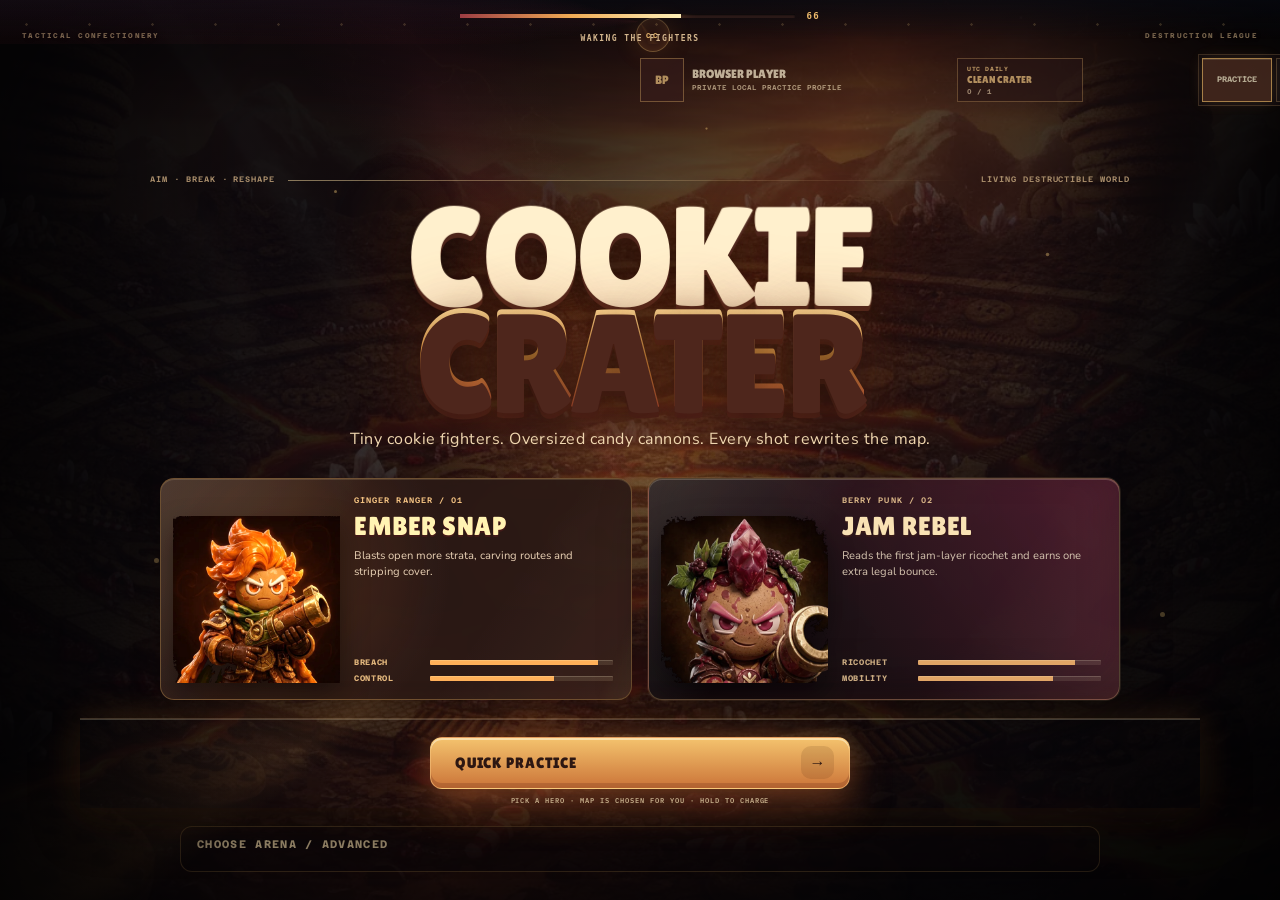
==== commit e09ffbbc: "Open the first shot: one cue at a time, then a readable crater and recap. Co-authored-by: Cursor <cu" ====
--- a/index.html
+++ b/index.html
@@ -36,7 +36,7 @@
       @media(prefers-reduced-motion:reduce){#bootstrap::before,#bootstrap::after,.boot-sigil::before,.boot-sigil::after{animation:none}}
     </style>
     <script src="https://telegram.org/js/telegram-web-app.js"></script>
-    <script type="module" crossorigin src="/assets/index-CwUIwExk.js"></script>
+    <script type="module" crossorigin src="/assets/index-DdMjxBnB.js"></script>
     <link rel="modulepreload" crossorigin href="/assets/Shader-CDog9Zo5.js">
     <link rel="modulepreload" crossorigin href="/assets/Filter-DRpGdykA.js">
     <link rel="modulepreload" crossorigin href="/assets/GCManagedHash-HRxxM8OA.js">
@@ -47,7 +47,7 @@
     <link rel="modulepreload" crossorigin href="/assets/Cache-j2zzVEnr.js">
     <link rel="modulepreload" crossorigin href="/assets/getPo2TextureFromSource-CXLuyd-F.js">
     <link rel="modulepreload" crossorigin href="/assets/CanvasPool-DnkJDn_s.js">
-    <link rel="stylesheet" crossorigin href="/assets/index-DyVwWhnP.css">
+    <link rel="stylesheet" crossorigin href="/assets/index-d67cSgKc.css">
   </head>
   <body>
     <section id="bootstrap" role="status" aria-live="polite">
--- a/assets/index-d67cSgKc.css
+++ b/assets/index-d67cSgKc.css
@@ -0,0 +1 @@
+@import "https://fonts.googleapis.com/css2?family=Azeret+Mono:wght@500;600;700&family=Bowlby+One+SC&family=Cormorant+Garamond:wght@600;700&family=IBM+Plex+Mono:wght@500;600;700&family=Lilita+One&family=Manrope:wght@600;700;800&family=Nunito+Sans:wght@600;700;800;900&display=swap";:root{--lightningcss-light: ;--lightningcss-dark:initial;color-scheme:dark;--ink:#fff6dc;--muted:#aeb7be;--navy:#071022;--panel:#080e19d1;--line:#ffeec22e;--cream:#ffe2a5;--caramel:#e69436;--coral:#ff654f;--jam:#ff4f8b;--mint:#8de5a4;--safe-top:0px;--safe-right:0px;--safe-bottom:0px;--safe-left:0px;font-synthesis:none;text-rendering:optimizelegibility;-webkit-font-smoothing:antialiased;font-family:Manrope,sans-serif}*{box-sizing:border-box}html,body,#app{background:#030712;width:100%;height:100%;margin:0;overflow:hidden}button,input{font:inherit}button{color:inherit}button:focus-visible,input:focus-visible,select:focus-visible,summary:focus-visible,a:focus-visible,[role=button]:focus-visible,[role=radio]:focus-visible{outline:2px solid var(--cream);outline-offset:3px}.skip-link{z-index:90;color:#fff0ce;letter-spacing:.08em;background:#1a120e;border:1px solid #ffd68e6b;padding:10px 14px;font:700 11px/1 Azeret Mono;text-decoration:none;position:absolute;top:12px;left:12px;transform:translateY(-160%)}.skip-link:focus,.skip-link:focus-visible{outline:2px solid var(--cream);outline-offset:3px;transform:none}.game-shell:not([data-phase=intro]) .skip-link{display:none}.game-shell{width:100%;height:100%;padding:var(--safe-top) var(--safe-right) var(--safe-bottom) var(--safe-left);background:#020611}.game-stage{isolation:isolate;width:100%;height:100%;position:relative;overflow:hidden}.canvas-host{position:absolute;inset:0}.canvas-host canvas{touch-action:none;width:100%;height:100%;display:block}.stage-grain{z-index:2;pointer-events:none;opacity:.16;mix-blend-mode:soft-light;background-image:url("data:image/svg+xml,%3Csvg viewBox='0 0 180 180' xmlns='http://www.w3.org/2000/svg'%3E%3Cfilter id='n'%3E%3CfeTurbulence type='fractalNoise' baseFrequency='.85' numOctaves='3' stitchTiles='stitch'/%3E%3C/filter%3E%3Crect width='100%25' height='100%25' filter='url(%23n)' opacity='.34'/%3E%3C/svg%3E");position:absolute;inset:0}.game-shell[data-phase=intro] .battle-top,.game-shell[data-phase=intro] .battle-controls,.game-shell[data-phase=intro] .wind-gauge,.game-shell[data-phase=duel] .battle-top,.game-shell[data-phase=duel] .battle-controls,.game-shell[data-phase=duel] .wind-gauge{opacity:0}.game-shell[data-phase=result] .battle-controls{opacity:0;pointer-events:none}.battle-top{z-index:6;top:max(14px, var(--safe-top));pointer-events:none;grid-template-columns:minmax(240px,1fr) auto minmax(240px,1fr);align-items:start;gap:22px;min-height:70px;display:grid;position:absolute;left:20px;right:20px}.fighter-card{border:1px solid var(--line);-webkit-backdrop-filter:blur(18px)saturate(145%);backdrop-filter:blur(18px)saturate(145%);background:linear-gradient(145deg,#ffffff14,#0000 35%),#050a14ad;border-radius:18px;grid-template-columns:50px minmax(100px,1fr) minmax(80px,160px) 32px;align-items:center;gap:11px;min-height:58px;padding:6px 10px 6px 7px;display:grid;box-shadow:inset 0 1px #ffffff24,0 16px 44px #00000038}.fighter-card--bot{grid-template-columns:32px minmax(80px,160px) minmax(100px,1fr) 50px}.fighter-copy{min-width:0}.fighter-copy small{color:#82909f;letter-spacing:.1em;margin-bottom:3px;font:600 8px/1 IBM Plex Mono;display:block}.fighter-copy strong{white-space:nowrap;font:700 clamp(11px,1vw,14px)/1 Manrope;display:block}.fighter-card--bot .fighter-copy{text-align:right}.health-track{background:#ffffff1a;border-radius:99px;height:7px;overflow:hidden}.health-track i{border-radius:inherit;background:linear-gradient(90deg,#77d989,#c9f18d);width:100%;height:100%;transition:width .5s;display:block}.fighter-card--bot .health-track i{background:linear-gradient(90deg,#ff9d6d,#ff4e64);margin-left:auto}.portrait{background:#cc843a;border:1px solid #ffffff3d;border-radius:50%;width:46px;height:46px;position:relative;overflow:hidden}.portrait:before,.portrait:after{content:none!important;display:none!important}.portrait--berry{background:#902c65}.turn-core{text-align:center;min-width:128px;padding-top:4px}.turn-core>small{color:#8f9dac;letter-spacing:.12em;font:600 8px/1 IBM Plex Mono;display:block}.turn-core>strong{color:var(--cream);letter-spacing:.06em;margin-top:6px;font:800 11px/1 Manrope;display:block}.turn-core>span{background:#040810d6;border-radius:50%;place-items:center;width:42px;height:42px;margin:7px auto 0;display:grid;position:relative}.turn-core i{--progress:360deg;background:conic-gradient(var(--cream) var(--progress), #ffffff1c 0);border-radius:50%;position:absolute;inset:0;-webkit-mask:radial-gradient(circle,#0000 56%,#000 58%);mask:radial-gradient(circle,#0000 56%,#000 58%)}.turn-core b{font:700 11px/1 IBM Plex Mono}.wind-gauge{z-index:5;border-left:2px solid var(--cream);color:#aeb9c4;letter-spacing:.08em;background:#050a1385;align-items:center;gap:8px;padding:8px 11px;font:600 9px/1 IBM Plex Mono;display:flex;position:absolute;top:105px;left:22px}.wind-gauge i{color:var(--cream);font-size:16px;font-style:normal}.wind-gauge strong{color:var(--ink)}.battle-controls{z-index:7;left:18px;right:18px;bottom:max(14px, var(--safe-bottom));grid-template-columns:minmax(400px,1fr) minmax(390px,.8fr) auto;align-items:end;gap:14px;transition:opacity .25s,transform .25s;display:grid;position:absolute}.weapon-dock,.aim-console{border:1px solid var(--line);-webkit-backdrop-filter:blur(20px)saturate(145%);backdrop-filter:blur(20px)saturate(145%);background:#040912c7;box-shadow:inset 0 1px #ffffff1a,0 18px 44px #00000040}.weapon-dock{grid-template-columns:90px repeat(4,1fr)}.move-pad{border-right:1px solid #ffbc5429;grid-template-columns:1fr 1fr;align-content:center;gap:3px;padding-right:6px;display:grid}.move-pad button{color:#ffd27b;cursor:pointer;background:linear-gradient(#49301d,#190e0c);border:1px solid #ffc35d3d;border-radius:8px;min-height:36px;font-size:20px}.move-pad button:disabled{opacity:.35}.move-pad .utility{color:#72efff;border-color:#46ddff80;font:800 11px/1 IBM Plex Mono,monospace;position:relative}.move-pad .utility sup{color:#fff148;font:800 7px/1 IBM Plex Mono,monospace;position:absolute;top:3px;right:4px}.move-pad small{text-align:center;color:#7f6c5d;grid-column:1/-1;font:700 6px/1 IBM Plex Mono}.weapon-dock{border-radius:17px;grid-template-columns:90px repeat(4,1fr);gap:6px;min-height:94px;padding:7px;display:grid}.weapon{text-align:left;cursor:pointer;background:0 0;border:1px solid #0000;border-radius:12px;grid-template-columns:42px 1fr;align-items:center;min-width:0;min-height:62px;padding:6px 22px 6px 7px;transition:all .2s;display:grid;position:relative}.weapon.is-banned{opacity:.35;filter:grayscale(.55)}.weapon:hover:not(:disabled),.weapon.is-active{background:linear-gradient(145deg,#ffe2a526,#ffffff06);border-color:#ffe2a54f}.weapon:disabled{opacity:.48;cursor:not-allowed}.weapon>b{text-overflow:ellipsis;font:700 9px/1 IBM Plex Mono;overflow:hidden}.weapon>small{color:#768494;font:600 7px/1 IBM Plex Mono;position:absolute;top:7px;right:7px}.weapon-glyph{background:#182638;border-radius:9px;place-items:center;width:34px;height:34px;display:grid;position:relative}.weapon-glyph i{border:2px solid var(--cream);border-radius:7px 2px 2px 7px;width:18px;height:8px;transform:rotate(-20deg)}.weapon-glyph--2{background:#42251c}.weapon-glyph--2 i{border-color:#ff8d55;border-radius:2px;transform:rotate(-20deg)skew(-18deg)}.weapon-glyph--3{background:#3c1e2b}.weapon-glyph--3 i{border-color:#ff6b64;border-radius:50%;width:18px;height:18px;box-shadow:8px -4px 0 -5px #ff6b64}.weapon-glyph--4{background:#401a38}.weapon-glyph--4 i{border-color:#ff5b9c;border-radius:4px;width:17px;height:17px;transform:rotate(45deg)}.aim-console{border-radius:17px;grid-template-columns:1fr 1fr 94px;align-items:center;gap:14px;min-height:78px;padding:12px;display:grid}.aim-console label{color:#93a0ad;letter-spacing:.08em;grid-template-columns:1fr auto;gap:7px;min-width:0;font:600 8px/1 IBM Plex Mono;display:grid}.aim-console output{color:var(--ink);font-size:10px}.aim-console input{width:100%;height:15px;accent-color:var(--cream);cursor:ew-resize;grid-column:1/-1;margin:0}.fire-button{cursor:pointer;color:#fff;background:linear-gradient(#ff7659,#ed493e);border:1px solid #fff7dc8c;border-radius:12px;min-height:54px;box-shadow:inset 0 1px #ffffff8c,inset 0 -5px #82201f38,0 8px 25px #ff53413b}.fire-button span{letter-spacing:.04em;font:400 18px/1 Bowlby One SC;display:block}.fire-button small{opacity:.7;margin-top:4px;font:600 7px/1 IBM Plex Mono;display:block}.fire-button:disabled{filter:saturate(.2);opacity:.5;cursor:not-allowed}.sound-button{border:1px solid var(--line);color:#9ca8b3;cursor:pointer;background:#050a12b8;border-radius:10px;min-height:42px;padding:0 12px;font:600 8px/1 IBM Plex Mono}.impact-banner{z-index:8;text-align:center;opacity:0;pointer-events:none;background:linear-gradient(90deg,#0000,#070d18d6 18% 82%,#0000);border-top:1px solid #ffe2a599;border-bottom:1px solid #ffe2a559;min-width:240px;padding:12px 24px;transition:all .22s;position:absolute;top:22%;left:50%;transform:translate(-50%,-18px)scale(.9)}.impact-banner.is-visible{opacity:1;transform:translate(-50%)scale(1)}.impact-banner small{color:#b1bbc2;letter-spacing:.18em;font:600 7px/1 IBM Plex Mono;display:block}.impact-banner strong{color:var(--cream);margin-top:5px;font:400 21px/1 Bowlby One SC;display:block}.intro-panel,.result-panel{z-index:20;background:radial-gradient(circle,#1c405c4d,#0000 40%),linear-gradient(90deg,#02050df5,#030812c7 50%,#02050df5);flex-direction:column;justify-content:center;align-items:center;padding:24px;transition:opacity .55s,visibility .55s;display:flex;position:absolute;inset:0;overflow:auto}.intro-panel:before{content:"";aspect-ratio:1.8;pointer-events:none;border:1px solid #ffe2a521;border-radius:50%;width:min(68vw,880px);position:absolute;box-shadow:inset 0 0 100px #ffab4a0d,0 0 120px #19497033}.intro-kicker{color:#8e9ba7;letter-spacing:.12em;align-items:center;gap:13px;width:min(680px,90vw);font:600 8px/1 IBM Plex Mono;display:flex}.intro-kicker i{background:linear-gradient(90deg,#ffe2a580,#0000);flex:1;height:1px}.intro-panel h1{text-align:center;color:var(--ink);letter-spacing:-.06em;text-shadow:0 12px 50px #00000073;margin:16px 0 8px;font:400 clamp(62px,10vw,138px)/.74 Bowlby One SC;position:relative}.intro-panel h1 em{color:var(--coral);font-style:normal}.intro-panel>p{text-align:center;color:#aeb8c0;max-width:620px;margin:14px 0 22px;font-size:13px;line-height:1.55;position:relative}.hero-select{grid-template-columns:1fr 1fr;gap:10px;width:min(650px,92vw);display:grid;position:relative}.hero-choice{text-align:left;cursor:pointer;background:#ffffff09;border:1px solid #ffffff1f;border-radius:16px;min-height:116px;padding:13px 14px 13px 93px;position:relative;overflow:hidden}.hero-choice>small{color:#8f9aa5;letter-spacing:.09em;font:600 7px/1 IBM Plex Mono;display:block}.hero-choice>strong{color:var(--cream);margin:9px 0 6px;font:800 13px/1 Manrope;display:block}.hero-choice>p{color:#9ba6af;margin:0;font-size:10px;line-height:1.4}.hero-cookie{width:60px;height:60px;box-shadow:none;background:0 0;border-radius:0;position:absolute;top:21px;left:17px}.hero-cookie:before,.hero-cookie:after,.hero-cookie i{content:none!important;display:none!important}.start-button{color:#fff;cursor:pointer;background:linear-gradient(#ff7658,#ed493d);border:1px solid #ffffff8c;border-radius:14px;justify-content:space-between;align-items:center;width:min(330px,86vw);min-height:54px;margin-top:18px;padding:0 15px 0 24px;display:flex;position:relative;box-shadow:inset 0 1px #fff9,inset 0 -5px #74191833,0 17px 44px #ff4e3a33}.start-button span{letter-spacing:.05em;font:400 13px/1 Bowlby One SC}.start-button i{background:#ffffff29;border-radius:10px;place-items:center;width:33px;height:33px;font-style:normal;display:grid}.start-button:hover{filter:brightness(1.07);transform:translateY(-2px)}.intro-note{color:#697785;letter-spacing:.08em;margin-top:12px;font:600 7px/1 IBM Plex Mono}.result-panel{opacity:0;visibility:hidden;pointer-events:none;background:radial-gradient(circle at 72% 48%,#7e302847,#0000 34%),radial-gradient(circle at 34% 46%,#9b5e3024,#0000 32%),linear-gradient(100deg,#090b14 0%,#11101a 54%,#1b0d11 100%);overflow:hidden auto}.result-panel.is-visible{opacity:1;visibility:visible;pointer-events:auto}.pause-panel{z-index:40;-webkit-backdrop-filter:blur(10px);backdrop-filter:blur(10px);opacity:0;visibility:hidden;pointer-events:none;transition:opacity var(--motion-panel) var(--ease-out);background:#07080edb;flex-direction:column;justify-content:center;align-items:center;padding:24px;display:flex;position:absolute;inset:0}.pause-panel.is-visible{opacity:1;visibility:visible;pointer-events:auto}.pause-panel>small{color:#d19b5d;letter-spacing:.16em;font:700 7px/1 Azeret Mono}.pause-panel h2{color:#fff0cf;margin:10px 0 6px;font:400 clamp(38px,7vw,76px)/.9 Lilita One}.pause-panel p{color:#b9a891;text-align:center;max-width:440px;margin:0;font-size:12px}.pause-actions{flex-direction:column;align-items:center;gap:0;width:min(420px,92vw);margin-top:4px;display:flex}.result-menu{margin-top:14px}@media (height<=560px){.pause-panel{justify-content:flex-start;padding:12px;overflow-y:auto}.pause-panel h2{margin:6px 0 4px;font-size:clamp(28px,9vh,48px)}.pause-panel p{display:none}.tutorial-replay{min-height:40px;margin-top:8px}}.result-art{opacity:.9;filter:drop-shadow(0 30px 30px #00000080);background:bottom/contain no-repeat;width:min(38vw,520px);height:82vh;position:absolute;bottom:-3vh;right:5vw}.result-art--ember{background-image:url(/assets/ember-portrait-CUfRs0rF.webp)}.result-art--berry{background-image:url(/assets/jam-portrait-DNkVcE35.webp)}.result-panel>:not(.result-art){z-index:1;position:relative;transform:translate(-12vw)}.result-panel>small{color:var(--cream);letter-spacing:.18em;font:600 9px/1 IBM Plex Mono}.result-panel h2{text-align:center;color:var(--ink);margin:16px 0 10px;font:600 clamp(62px,9vw,116px)/.78 Cormorant Garamond,serif}.result-panel>p{color:#aab5be;margin:0;font-size:14px}.result-stats{gap:8px;margin-top:24px;display:flex}.result-stats span{border:1px solid var(--line);color:#8d99a4;text-align:center;background:#ffffff09;min-width:100px;padding:11px 15px;font:600 8px/1 IBM Plex Mono}.result-stats b{color:var(--cream);margin-bottom:7px;font:700 24px/1 Cormorant Garamond,serif;display:block}.practice-reward{text-align:center;background:linear-gradient(90deg,#0000,#2e1812b8,#0000);border-top:1px solid #d692458c;border-bottom:1px solid #d6924547;width:min(360px,72vw);margin:12px auto 0;padding:9px 14px}.practice-reward small,.practice-reward span{color:#a98a68;letter-spacing:.12em;font:600 6px/1 Azeret Mono;display:block}.practice-reward b{color:#f1c36e;text-shadow:0 2px #4b2118;margin:5px 0 4px;font:400 20px/1 Lilita One;display:block}@media (width<=900px),(height<=560px){.battle-top{grid-template-columns:1fr 92px 1fr;gap:7px;top:8px;left:8px;right:8px}.fighter-card{border-radius:13px;grid-template-columns:38px 1fr 72px 25px;gap:6px;min-height:48px;padding:4px 7px 4px 4px}.fighter-card--bot{grid-template-columns:25px 72px 1fr 38px}.portrait{width:36px;height:36px}.portrait:before,.portrait:after{content:none!important;display:none!important}.fighter-copy small{display:none}.fighter-copy strong{font-size:9px}.health-track{height:5px}.turn-core{min-width:82px}.turn-core>span{width:32px;height:32px;margin-top:4px}.turn-core>strong{margin-top:4px;font-size:8px}.turn-core>small{font-size:6px}.wind-gauge{padding:6px 8px;font-size:7px;top:67px;left:9px}.battle-controls{grid-template-columns:1fr minmax(300px,.95fr);gap:6px;bottom:6px;left:7px;right:7px}.weapon-dock{border-radius:12px;grid-template-columns:58px repeat(4,1fr);min-height:70px;padding:4px}.move-pad{padding-right:3px}.move-pad button{min-height:25px;padding:0;font-size:14px}.weapon{justify-content:center;min-height:50px;padding:3px;display:flex}.weapon-glyph{width:36px;height:36px}.weapon>b{display:none}.weapon>small{font-size:6px;top:4px;right:4px}.aim-console{border-radius:12px;grid-template-columns:1fr 1fr 77px;gap:8px;min-height:60px;padding:7px}.fire-button{border-radius:9px;min-height:45px}.fire-button span{font-size:14px}.sound-button{display:none}.intro-panel{justify-content:flex-start;padding:10px}.intro-kicker{margin-top:8px}.intro-panel h1{margin:10px 0 2px;font-size:clamp(48px,15vh,86px)}.intro-panel>p{max-width:560px;margin:8px 0 10px;font-size:10px}.hero-select{width:min(590px,88vw)}.hero-choice{min-height:86px;padding:10px 10px 8px 76px}.hero-cookie{width:48px;height:48px;top:17px;left:14px}.hero-cookie:before,.hero-cookie:after,.hero-cookie i{content:none!important;display:none!important}.hero-choice>strong{margin:6px 0 4px;font-size:11px}.hero-choice>p{font-size:8px}.start-button{min-height:44px;margin-top:9px}.intro-note{margin-top:7px}}@media (orientation:portrait){.game-stage:after{content:"ROTATE DEVICE";z-index:30;color:var(--cream);letter-spacing:.05em;background:#050a16;place-items:center;font:400 18px/1 Bowlby One SC;display:grid;position:absolute;inset:0}}@media (prefers-reduced-motion:reduce){*,:before,:after{transition-duration:.01ms!important;animation-duration:.01ms!important}}.fighter-card{background:linear-gradient(#ffd6891a,#0000 34%),linear-gradient(90deg,#25110df0,#0d0709e6);border-color:#ffc15c47;border-radius:12px;box-shadow:inset 0 1px #ffe0a630,inset 0 -2px #41160d99,0 10px 30px #00000047}.health-track{background:#160c0d;border:2px solid #00000057;height:9px;box-shadow:inset 0 2px 4px #000000a6}.fighter-card--bot .health-track i{background:linear-gradient(#ff775d,#d93645)}.turn-core>span{background:linear-gradient(#3b1e13,#170b09);border:2px solid #6f3a1e;box-shadow:inset 0 1px #c88742,0 5px 13px #0006}.weapon-glyph{background:linear-gradient(145deg,#49301d,#190e0c);border:1px solid #ffc35d3d}.aim-console{grid-template-columns:1fr 1fr 88px}.fire-button{background:radial-gradient(circle at 38% 24%,#ff9c49,#e84624 52%,#9c211a 78%);border:4px solid #8b3a1e;border-radius:50%;justify-self:center;width:78px;height:78px;min-height:78px;box-shadow:inset 0 2px 2px #ffffff8c,inset 0 -7px 11px #59100d8c,0 0 0 3px #3c1a10,0 9px 22px #ff46233d}.fire-button span{font-size:14px}.fire-button:hover:not(:disabled){transform:translateY(-2px)scale(1.035)}.turn-sequence{z-index:6;-webkit-backdrop-filter:blur(14px);backdrop-filter:blur(14px);background:#140908c2;border:1px solid #ffbe5b33;border-radius:12px;gap:3px;margin:0;padding:5px;list-style:none;display:flex;position:absolute;bottom:108px;left:50%;transform:translate(-50%);box-shadow:inset 0 1px #ffdc961c}.turn-sequence li{color:#786c63;border:1px solid #0000;border-radius:8px;justify-content:center;align-items:center;gap:6px;min-width:58px;height:35px;padding:0 7px;font:700 7px/1 IBM Plex Mono;transition:all .18s;display:flex}.turn-sequence b{background:#ffffff0f;border-radius:50%;place-items:center;width:17px;height:17px;font-size:7px;display:grid}.intro-panel:before{aspect-ratio:auto;width:auto;box-shadow:none;background:radial-gradient(circle at 50% 42%,#0000 0 20%,#05020466 78%);border:0;border-radius:0;inset:0}.intro-kicker{color:#b99464;width:min(980px,94vw);margin-top:18px;position:relative}.intro-panel h1{text-shadow:0 4px #4e1c13,0 18px 40px #0000008c;margin:18px 0 5px;font-size:clamp(42px,5.8vw,82px);line-height:.82}.intro-panel>p{color:#d1bfa8;margin:8px 0 14px}.hero-select{gap:14px;width:min(900px,94vw)}.hero-choice{background:linear-gradient(145deg,#ffc7631c,#0000 42%),#1d0d0ad4;border-color:#ffbc563d;border-radius:12px;min-height:260px;padding:28px 20px 20px 218px;box-shadow:inset 0 1px #ffdc9226,0 18px 50px #00000047}.hero-choice:hover,.hero-choice.is-active{background:radial-gradient(circle at 25% 40%,#ff892b26,#0000 48%),#28110be6;border-color:#d7933b;box-shadow:inset 0 1px #ffe5ad3d,0 0 0 2px #ff9e361f,0 22px 54px #00000061}.hero-choice>strong{color:#ffe0a2;margin:12px 0 9px;font:400 23px/1 Bowlby One SC}.hero-choice>p{color:#c4ad99;font-size:11px;line-height:1.5}.hero-cookie{width:202px;height:auto;box-shadow:none;filter:drop-shadow(0 18px 16px #00000080);background:bottom/contain no-repeat;border-radius:0;top:4px;bottom:4px;left:8px}.hero-cookie:before,.hero-cookie:after,.hero-cookie i{display:none}.hero-cookie--ember{background-image:url(/assets/ember-portrait-CUfRs0rF.webp)}.hero-cookie--berry{background-image:url(/assets/jam-portrait-DNkVcE35.webp)}.hero-stats{gap:7px;margin-top:17px;display:grid}.hero-stats i{color:#9c816b;grid-template-columns:68px 1fr;align-items:center;font:700 7px/1 IBM Plex Mono;display:grid;position:relative}.hero-stats i:after{content:"";background:linear-gradient(90deg, #f0a33b var(--value), #ffffff17 var(--value));border-radius:5px;height:4px}.intro-panel .start-button{color:#35180d;background:linear-gradient(#f1c56c,#c98d37);border-color:#d5a04f;border-radius:9px;width:min(390px,86vw);box-shadow:inset 0 2px #ffffff8c,inset 0 -4px #642f1038,0 16px 38px #00000052}.intro-panel .start-button i{background:#471f0c21}.duel-panel{z-index:19;visibility:hidden;opacity:0;pointer-events:none;background:radial-gradient(circle,#672d1433,#0000 28%),linear-gradient(90deg,#070204f7,#130808cc,#070204f7);grid-template-columns:1fr auto 1fr;align-items:center;gap:3vw;padding:26px 8vw;transition:opacity .25s;display:grid;position:absolute;inset:0}.duel-panel.is-visible{visibility:visible;opacity:1}.duel-side{flex-direction:column;justify-content:flex-end;align-items:center;height:min(70vh,560px);display:flex}.duel-art{filter:drop-shadow(0 28px 24px #0000008c);background:bottom/contain no-repeat;flex:1;width:min(28vw,350px);min-height:0}.duel-art--ember{background-image:url(/assets/ember-portrait-CUfRs0rF.webp)}.duel-art--berry{background-image:url(/assets/jam-portrait-DNkVcE35.webp)}.duel-side--player .duel-art{transform:scaleX(-1)}.duel-side small{color:#a78252;letter-spacing:.16em;font:700 8px/1 IBM Plex Mono}.duel-side strong{color:#ffe0a2;margin-top:8px;font:700 clamp(18px,2.2vw,32px)/1 Cormorant Garamond,serif}.duel-versus{text-align:center;flex-direction:column;align-items:center;display:flex}.duel-versus small,.duel-versus span{color:#a78252;letter-spacing:.12em;font:700 7px/1 IBM Plex Mono}.duel-versus i{color:#d9b779;letter-spacing:.08em;white-space:nowrap;margin-top:9px;font:600 6px/1 Azeret Mono}.duel-versus b{color:#ffd784;background:radial-gradient(circle at 35% 25%,#6b2d16,#1a0908 68%);border:3px solid #a76325;border-radius:50%;place-items:center;width:96px;height:96px;margin:16px 0;font:700 31px/1 Cormorant Garamond,serif;display:grid;box-shadow:inset 0 2px #ffde9f4d,0 0 55px #ff661f2e}@media (width<=900px),(height<=560px){.intro-kicker{margin-top:7px}.intro-panel h1{margin:7px 0 0;font-size:clamp(37px,12vh,57px)}.intro-panel>p{margin:4px 0 7px;font-size:9px}.hero-select{gap:8px;width:min(760px,94vw)}.hero-choice{min-height:176px;padding:16px 10px 10px 150px}.hero-cookie{width:145px;left:2px}.hero-choice>strong{margin:7px 0 5px;font-size:15px}.hero-choice>p{font-size:8px}.hero-stats{gap:4px;margin-top:8px}.hero-stats i{grid-template-columns:52px 1fr;font-size:6px}.intro-panel .start-button{min-height:42px}.turn-sequence{bottom:75px}.turn-sequence li{min-width:42px;height:27px;padding:0 4px}.turn-sequence span{display:none}.fire-button{border-width:2px;width:48px;height:48px;min-height:48px}.fire-button span{font-size:9px}.fire-button small{display:none}.aim-console{grid-template-columns:1fr 1fr 53px}.duel-panel{padding:8px 8vw}.duel-side{height:82vh}.duel-art{width:27vw}.duel-versus b{width:64px;height:64px;margin:8px 0;font-size:22px}.duel-side strong{margin-top:4px;font-size:16px}.result-art{width:34vw;height:88vh;right:1vw}.result-panel>:not(.result-art){transform:translate(-15vw)}}:root{--panel:#070a1fe6;--line:#4ddaff4d;--cream:#fff17a;--coral:#ff4d8f}.game-stage{background:#07113a}.stage-grain{opacity:.15;background-image:radial-gradient(circle at 16% 30%,#ff3d9d47,#0000 24%),radial-gradient(circle at 82% 16%,#ff84223d,#0000 22%)}.fighter-card{background:linear-gradient(105deg,#3a0734f2,#090b26e8);border-color:#e13a9b;box-shadow:inset 0 1px #ffffff2e,0 0 0 2px #ee309e1f,0 10px 30px #06021859}.fighter-card--bot{background:linear-gradient(255deg,#4a1907f5,#090b26e8);border-color:#ff8c22;box-shadow:inset 0 1px #ffffff2e,0 0 0 2px #ff8c2221,0 10px 30px #06021859}.portrait{background-color:#171043;background-position:50% 18%;background-repeat:no-repeat;background-size:125%;border-color:#ffffff3d}.portrait span{display:none}.health-track{background:#08091d;border-color:#02030fb3}.health-track i{background:linear-gradient(90deg,#eeff37,#79e739);box-shadow:0 0 10px #aeff2b6b}.turn-core>span{background:radial-gradient(circle at 38% 28%,#60400d,#100a29 66%);border-color:#ff9a2e;box-shadow:inset 0 1px #fff276,0 0 18px #ff771b42}.wind-gauge{color:#8cecff;background:#050a23d1;border-color:#46ddff}.weapon-dock,.aim-console{background:linear-gradient(#375cbe21,#0000 34%),#05081deb;border-color:#52daff66;box-shadow:inset 0 1px #89e7ff30,0 18px 44px #00001470}.fighter-card.is-active{animation:1.8s ease-in-out infinite active-team-breathe;transform:translateY(2px);box-shadow:inset 0 1px #ffecc233,inset 0 -3px #1207076b,0 0 0 2px #e8aa5333,0 10px 28px #15090861}.fighter-card--bot.is-active{box-shadow:inset 0 1px #ffecc22e,0 0 0 2px #be445733,0 10px 28px #15090861}@keyframes active-team-breathe{0%,to{filter:brightness()}50%{filter:brightness(1.1)}}.weapon{border-color:#5b5eb052}.weapon-glyph{background:linear-gradient(145deg,#20295a,#0a0d2c);border-color:#5be2ff61}.move-pad{border-right-color:#44daff47}.move-pad button{color:#fff15a;background:linear-gradient(#49335e,#14103a);border-color:#f2b52d}.move-pad button:hover:not(:disabled){background:#38144c;border-color:#ff4ca7}.range-input input::-webkit-slider-thumb{background:#fff148;box-shadow:0 0 0 3px #ff5f27,0 0 14px #fff14870}.fire-button{background:radial-gradient(circle at 36% 24%,#fff65c,#ff7a1f 48%,#ec255e 78%);border-color:#ffe43d;box-shadow:inset 0 2px 2px #ffffffb8,inset 0 -7px 11px #800c496b,0 0 0 3px #36206f,0 0 0 6px #42e1ff6b,0 9px 24px #ff358857}.fire-button:hover:not(:disabled){filter:saturate(1.22)brightness(1.08)}.turn-sequence{background:#080723d1;border-color:#56d5ff57;box-shadow:inset 0 1px #8fe2ff29,0 8px 24px #0000154d}.impact-banner{background:linear-gradient(110deg,#48094df0,#0b0f36f0);border-color:#fff052;box-shadow:0 0 0 3px #ff329a38,0 18px 55px #0006}.impact-banner small{color:#57e5ff}.impact-banner strong{color:#fff159;text-shadow:2px 2px #e8308e}.chain-meter{z-index:7;color:#fff06a;opacity:0;pointer-events:none;background:linear-gradient(120deg,#550f66f0,#0d0f37f0);border:2px solid #ff3f9f;border-radius:10px;align-items:center;gap:8px;padding:7px 11px 7px 8px;transition:all .18s cubic-bezier(.2,.9,.2,1.2);display:flex;position:absolute;top:116px;left:14px;transform:translate(-18px)rotate(-2deg);box-shadow:3px 4px #261153,0 0 18px #ff319a3d}.chain-meter.is-visible{opacity:1;transform:translate(0)rotate(-2deg)}.chain-meter b{color:#fff;text-shadow:2px 2px #ff3d9d;font:400 21px/1 Bowlby One SC}.chain-meter span{letter-spacing:.04em;font:400 9px/1 Bowlby One SC}.hero-choice{background:linear-gradient(145deg,#2a2067d6,#0d0828e8);border-color:#4edaff59}.hero-choice:first-child:hover,.hero-choice:first-child.is-active{background:radial-gradient(circle at 25% 40%,#ff7e1e42,#0000 48%),#160a2ef0;border-color:#ff982b}.hero-choice:last-child:hover,.hero-choice:last-child.is-active{background:radial-gradient(circle at 25% 40%,#ff2d9742,#0000 48%),#160a2ef0;border-color:#ff3c9e}.intro-panel .start-button{color:#24103f;background:linear-gradient(105deg,#ffdb32,#ff7e22 54%,#ff3a91);border-color:#fff052;box-shadow:inset 0 2px #fff9,0 0 0 3px #56e1ff40,0 16px 38px #0f032a61}@media (width<=900px),(height<=560px){.chain-meter{padding:4px 7px;top:75px;left:7px}.chain-meter b{font-size:14px}.chain-meter span{font-size:6px}}:root{--ink:#fff0cf;--muted:#b9a891;--panel:#231411eb;--line:#ffd28e40;--cream:#f4c875;--caramel:#c97932;--coral:#db5d3f;--jam:#bd3659;--mint:#8abf73;--color-background:#111827;--color-surface:#231411;--color-surface-elevated:#342019;--color-text:#fff0cf;--color-text-muted:#b9a891;--color-interactive:#d69245;--color-focus:#ffe3a1;--color-success:#8abf73;--color-danger:#d7534d;--space-1:4px;--space-2:8px;--space-3:12px;--space-4:16px;--space-6:24px;--radius-sm:8px;--radius-md:14px;--radius-lg:22px;--touch-target:44px;--motion-instant:90ms;--motion-micro:.18s;--motion-panel:.32s;--ease-out:cubic-bezier(.2,.8,.2,1);font-family:Nunito Sans,sans-serif}html,body,#app,.game-shell,.game-stage{background:#111827}.stage-grain{opacity:.12;mix-blend-mode:overlay;background-image:url("data:image/svg+xml,%3Csvg viewBox='0 0 180 180' xmlns='http://www.w3.org/2000/svg'%3E%3Cfilter id='n'%3E%3CfeTurbulence type='fractalNoise' baseFrequency='.72' numOctaves='3' stitchTiles='stitch'/%3E%3C/filter%3E%3Crect width='100%25' height='100%25' filter='url(%23n)' opacity='.44'/%3E%3C/svg%3E")}.battle-top{top:max(10px, var(--safe-top));grid-template-columns:minmax(240px,324px) 1fr minmax(240px,324px);align-items:start;gap:12px;min-height:58px;left:14px;right:14px}.fighter-card{-webkit-backdrop-filter:blur(8px);backdrop-filter:blur(8px);background:linear-gradient(#ffdca517,#0000 38%),linear-gradient(90deg,#3a1917f5,#1d1212eb);border:1px solid #ffcd7e57;border-radius:7px;grid-template-columns:40px 1fr minmax(60px,106px) 28px;gap:8px;min-height:52px;padding:5px 9px 5px 6px;box-shadow:inset 0 1px #ffecc229,inset 0 -3px #1207076b,0 8px 24px #15090847}.fighter-card--bot{background:linear-gradient(#ffdca517,#0000 38%),linear-gradient(270deg,#462212f5,#1d1212eb);grid-template-columns:28px minmax(60px,106px) 1fr 40px;justify-self:end}.portrait{background-color:#38221c;border-color:#ffd99770;border-radius:6px;width:38px;height:38px}.portrait:before,.portrait:after{display:none}.fighter-copy small{color:#b5946f;letter-spacing:.08em;margin-bottom:4px;font:600 7px/1 Azeret Mono}.fighter-copy strong{color:#fff0cf;letter-spacing:.02em;font:900 12px/1 Nunito Sans}.unit-pips{gap:3px;margin-top:5px;display:flex}.fighter-card--bot .unit-pips{justify-content:flex-end}.unit-pips i{background:#dca052;border-radius:2px;width:14px;height:3px;transition:opacity .25s,transform .25s,background-color .25s;box-shadow:0 0 0 1px #ffdc9929}.fighter-card--bot .unit-pips i{background:#b94158}.unit-pips i.is-ko{opacity:.2;background:#4e3c38;transform:scaleX(.65)}.fighter-card--bot{border-color:#be445794}.fighter-card>b{color:#f7d695;font:700 10px/1 Azeret Mono}.health-track{background:#170e0e;border:1px solid #1b0e0d;border-radius:3px;height:6px}.health-track i{box-shadow:none;background:linear-gradient(90deg,#6b9e54,#b3d675)}.fighter-card--bot .health-track i{box-shadow:none;background:linear-gradient(90deg,#e79b4a,#c84445)}.turn-core{align-self:start;min-width:156px;padding-top:0}.turn-core>small{color:#c2a57c;font:600 7px/1 Azeret Mono}.turn-core>strong{color:#fff1cf;letter-spacing:.04em;text-shadow:0 2px #3b1f17;margin-top:4px;font:400 14px/1 Lilita One}.turn-core>span{background:radial-gradient(circle at 38% 30%,#81502e,#2b1714 70%);border:2px solid #9d5e2c;border-radius:44% 56% 48% 52%;width:42px;height:42px;margin-top:5px;box-shadow:inset 0 1px #e0a665,0 4px 12px #210e095c}.turn-core b{color:#fff1cf;font:700 10px/1 Azeret Mono}.turn-core i{background:conic-gradient(#f3c26a var(--progress), #ffe8be1a 0)}.wind-gauge{color:#bda98c;background:#231412bd;border:1px solid #e6bd7d40;border-left:3px solid #d69245;gap:6px;padding:5px 8px;font:600 7px/1 Azeret Mono;top:72px;left:16px}.wind-gauge i,.wind-gauge strong{color:#f2ca82}.turn-sequence{display:none}.battle-controls{left:50%;right:auto;bottom:max(10px, var(--safe-bottom));grid-template-columns:minmax(550px,1.25fr) minmax(350px,.75fr) 42px;gap:8px;width:min(1040px,100% - 24px);transform:translate(-50%)}.is-bot-turn .battle-controls{opacity:.48;transform:translate(-50%)translateY(4px)}.is-projectile-flight .battle-controls{opacity:.08;transform:translate(-50%)translateY(8px)}.weapon-dock,.aim-console{-webkit-backdrop-filter:blur(9px);backdrop-filter:blur(9px);background:linear-gradient(#ffdca412,#0000 32%),#221311f0;border:1px solid #e6b86f4d;box-shadow:inset 0 1px #ffe5b521,inset 0 -3px #0c05056b,0 10px 28px #12080759}.weapon-dock{border-radius:8px;grid-template-columns:76px repeat(4,1fr);gap:4px;min-height:82px;padding:5px}.move-pad{border-right-color:#deb26b33;gap:2px;padding-right:4px}.move-pad button{color:#edc47f;background:linear-gradient(#4b2c21,#251512);border:1px solid #ddb06952;border-radius:4px;min-height:26px;font-size:15px}.move-pad .utility{color:#e7ad5c;border-color:#de9e5061}.move-pad .utility sup{color:#f5d69d;font-family:Azeret Mono}.move-pad small{color:#92775e;font-family:Azeret Mono}.weapon{background:#160c0c57;border:1px solid #845b415c;border-radius:5px;grid-template-columns:38px 1fr;min-height:64px;padding:5px 18px 5px 6px}.weapon:hover:not(:disabled),.weapon.is-active{background:radial-gradient(circle at 50% 0,#eaa44b33,#0000 62%),#3a2118;border-color:#d69a4d;box-shadow:inset 0 0 12px #e191371a,0 0 0 1px #fac46e21}.weapon:nth-of-type(3).is-active{border-color:#d69a4d}.weapon>b{color:#e8c18a;font:700 9px/1 Azeret Mono}.weapon>small{color:#a58a6c;font-family:Azeret Mono}.weapon-glyph{background:radial-gradient(circle at 35% 28%,#63422d,#241412);border:1px solid #ddb0694d;border-radius:50%;width:32px;height:32px}.aim-console{border-radius:8px;grid-template-columns:1fr 1fr 64px;gap:9px;min-height:82px;padding:10px}.aim-console label{color:#a99175;font:600 8px/1 Azeret Mono}.aim-console output{color:#f3d293;font-family:Azeret Mono}.aim-console input{accent-color:#d68d43}.fire-button{background:radial-gradient(circle at 38% 26%,#f0b95f,#c65e31 54%,#713024 82%);border:3px solid #744025;border-radius:50%;width:58px;height:58px;min-height:58px;box-shadow:inset 0 2px #ffefc594,inset 0 -6px #4b15116b,0 0 0 2px #2e1712,0 7px 17px #250e0961}.fire-button span{font:400 11px/1 Lilita One}.fire-button:hover:not(:disabled){filter:brightness(1.08);transform:translateY(-2px)scale(1.025)}.sound-button{color:#9e876e;background:#201210e0;border-color:#dcaf6d42;border-radius:5px;min-height:38px;padding:0 6px;font:600 6px/1 Azeret Mono}.impact-banner{min-width:220px;box-shadow:none;background:linear-gradient(90deg,#0000,#2a1613e6 18% 82%,#0000);border:0;border-top:1px solid #f6cb7e99;border-bottom:1px solid #f6cb7e59;padding:9px 22px;top:17%}.impact-banner small{color:#bca17d;font-family:Azeret Mono}.impact-banner strong{color:#ffe2a0;text-shadow:0 2px #4b2118;font:400 19px/1 Lilita One}.chain-meter{color:#f2c77c;background:#301914eb;border:1px solid #c6783d;border-radius:5px;padding:5px 8px;top:79px;left:16px;box-shadow:2px 3px #24110f}.chain-meter b{text-shadow:none;font:400 17px/1 Lilita One}.chain-meter span{font:400 8px/1 Lilita One}.intro-panel{background:radial-gradient(circle at 50% 44%,#8f4f2e26,#0000 34%),linear-gradient(90deg,#0f0e16f5,#1e191bd6 50%,#0f0e16f5);justify-content:center}.intro-panel h1{letter-spacing:-.03em;text-shadow:0 4px #4c261d,0 15px 34px #0000006b;margin:12px 0 4px;font:400 clamp(48px,7vw,92px)/.78 Lilita One}.intro-panel h1 em{color:#e18a45}.intro-panel>p{color:#bba990;font-size:12px}.intro-kicker{color:#a78c6a;font-family:Azeret Mono}.hero-select{width:min(780px,92vw)}.hero-choice{background:linear-gradient(145deg,#5e362361,#1c1213e6);border:1px solid #dbad6840;border-radius:7px;min-height:210px;padding:22px 16px 16px 172px}.hero-choice:first-child:hover,.hero-choice:first-child.is-active,.hero-choice:last-child:hover,.hero-choice:last-child.is-active{background:radial-gradient(circle at 25% 42%,#ce7b3730,#0000 46%),#271714f0;border-color:#d7984d;box-shadow:inset 0 1px #ffdea524,0 12px 30px #0e06054d}.hero-cookie{width:162px;top:7px;bottom:5px;left:5px}.hero-choice>small,.hero-stats i{color:#a58a68;font-family:Azeret Mono}.hero-choice>strong{color:#f6d79d;font:400 20px/1 Lilita One}.hero-choice>p{color:#b6a28c}.hero-stats i:after{background:linear-gradient(90deg, #d69648 var(--value), #ffe5b91a var(--value))}.intro-panel .start-button{color:#2c1712;background:linear-gradient(#e0ad63,#ae692f);border-color:#d7a05a;border-radius:6px;box-shadow:inset 0 2px #fff3ca73,inset 0 -4px #4c1c0f33,0 12px 30px #0c050459}.start-button span{font-family:Lilita One}@media (width<=900px),(height<=560px){.battle-top{grid-template-columns:minmax(200px,1fr) 116px minmax(200px,1fr);top:6px;left:7px;right:7px}.fighter-card{border-radius:5px;grid-template-columns:32px 1fr 60px 22px;min-height:42px}.fighter-card--bot{grid-template-columns:22px 60px 1fr 32px}.portrait{width:30px;height:30px}.turn-core>span{width:30px;height:30px;margin-top:3px}.turn-core>strong{font-size:8px}.wind-gauge{top:58px;left:7px}.battle-controls{grid-template-columns:minmax(430px,1.3fr) minmax(270px,.7fr);gap:5px;width:calc(100% - 10px);bottom:5px}.weapon-dock{grid-template-columns:54px repeat(4,1fr);min-height:62px;padding:3px}.move-pad button{min-height:21px}.weapon{min-height:54px}.weapon-glyph{width:32px;height:32px}.aim-console{grid-template-columns:1fr 1fr 48px;min-height:62px;padding:6px}.fire-button{border-width:2px;width:44px;height:44px;min-height:44px}.sound-button{display:none}.intro-panel h1{font-size:clamp(38px,12vh,62px)}.hero-choice{min-height:164px;padding:13px 9px 9px 130px}.hero-cookie{width:126px}}.fighter-copy small{display:none}.weapon-dock{grid-template-columns:none;display:flex}.move-pad{flex:0 0 76px}.weapon{flex:1 1 0;transition:flex .22s,border-color .18s,background-color .18s,transform .18s}.weapon.is-active{flex:1.65 1 0}@media (width<=900px),(height<=560px){.weapon-dock{min-height:100px}.move-pad{flex-basis:138px;grid-template-rows:repeat(2,44px);grid-template-columns:repeat(3,44px);align-content:center}.move-pad button{min-width:44px;min-height:44px}.weapon{min-height:92px}.weapon.is-active{flex:1.45 1 0}.aim-console{min-height:100px}.wind-gauge{background:#1f100ed1;padding:4px 7px;display:flex;top:55px;left:50%;transform:translate(-50%)}.weapon.is-active>b{color:#f4d9a5;letter-spacing:.04em;font:700 6px/1 Azeret Mono;display:block;position:absolute;bottom:4px;left:50%;transform:translate(-50%)}}.game-shell[data-phase=result] .battle-top,.game-shell[data-phase=result] .wind-gauge,.game-shell[data-phase=result] .battle-controls,.game-shell[data-phase=result] .chain-meter,.game-shell[data-phase=result] .turn-sequence,.game-shell[data-phase=result] .objective-card{display:none!important}.game-shell[data-phase=result] .impact-banner{visibility:hidden;opacity:0!important}@media (width<=900px),(height<=560px){.result-panel{padding:8px 30vw 8px 12px}.result-panel>:not(.result-art){transform:translate(0)}.result-panel h2{margin:7px 0 5px;font-size:clamp(42px,8vw,64px)}.result-panel>p{text-align:center;max-width:420px;font-size:9px}.result-stats{margin-top:8px}.result-stats span{min-width:72px;padding:6px 9px}.result-stats b{margin-bottom:4px;font-size:18px}.practice-reward{width:min(330px,60vw);margin-top:6px;padding:5px 10px}.practice-reward b{margin:3px 0;font-size:16px}.result-panel .start-button{min-height:42px;margin-top:7px}}@media (prefers-contrast:more){:root{--line:#fff0ca9e;--muted:#e1cfb5}.fighter-card,.weapon-dock,.aim-console,.hero-choice{border-width:2px}button:focus-visible,input:focus-visible{outline-width:3px}}.intro-panel{--cursor-x:50%;--cursor-y:50%;-webkit-overflow-scrolling:touch;overscroll-behavior:contain;padding:max(118px, calc(env(safe-area-inset-top,0px) + 96px)) max(16px, env(safe-area-inset-right,0px)) calc(118px + env(safe-area-inset-bottom,0px)) max(16px, env(safe-area-inset-left,0px));background:radial-gradient(circle at var(--cursor-x) var(--cursor-y), #f49c4326, transparent 23%), linear-gradient(118deg, #08080efa 0 30%, #231212e6 52%, #0b080ffa 76%), url(/assets/candy-riot-battle-backdrop-BDHnoYrJ.webp) center / cover;justify-content:flex-start;overflow:hidden auto}.intro-cta-bar{z-index:30;width:min(420px,100% - 8px);padding:14px 10px calc(12px + env(safe-area-inset-bottom,0px));pointer-events:none;background:linear-gradient(#0000 0%,#08060cb8 28%,#08060cf5 70%);flex-direction:column;align-items:center;gap:8px;margin-top:auto;display:flex;position:sticky;bottom:0}.intro-cta-bar .start-button,.intro-cta-bar .intro-note{pointer-events:auto}.intro-cta-bar .start-button{width:min(380px,92vw);min-height:48px;margin-top:0}.intro-cta-bar .intro-note{text-align:center;margin-top:0}.intro-panel:before{aspect-ratio:auto;background:conic-gradient(from 210deg at 50% 56%, transparent 0 7%, #eea8521f 8%, transparent 12% 32%, #b8364d1a 35%, transparent 39%);width:auto;box-shadow:none;opacity:.8;border:0;border-radius:0;inset:-20%;transform:rotate(-2deg)}.intro-panel:after{content:"";pointer-events:none;mix-blend-mode:multiply;background:linear-gradient(90deg,#030409d1,#0000 24% 76%,#030409d1),linear-gradient(#03040980,#0000 20% 72%,#030409b3);position:absolute;inset:0}.intro-ambient{z-index:0;pointer-events:none;position:absolute;inset:0}.intro-ambient i{opacity:.4;background:#ffd27c;border-radius:50%;width:5px;height:5px;animation:5s ease-in-out infinite intro-ember;position:absolute;box-shadow:0 0 18px #e47f41}.intro-ambient i:first-child{animation-delay:-1s;top:62%;left:12%}.intro-ambient i:nth-child(2){animation-delay:-3.2s;top:21%;left:26%;transform:scale(.6)}.intro-ambient i:nth-child(3){animation-delay:-2.1s;top:74%;left:43%}.intro-ambient i:nth-child(4){animation-delay:-.4s;top:28%;right:18%;transform:scale(.7)}.intro-ambient i:nth-child(5){animation-delay:-4s;top:68%;right:9%}.intro-ambient i:nth-child(6){animation-delay:-1.8s;top:14%;left:55%;transform:scale(.45)}.intro-brand{z-index:2;color:#e6c49285;letter-spacing:.18em;justify-content:space-between;align-items:center;font:700 7px/1 Azeret Mono;display:flex;position:absolute;top:18px;left:22px;right:22px}.intro-brand b{color:#e7b66e;background:#271311b8;border:1px solid #ecb76761;border-radius:50%;place-items:center;width:34px;height:34px;display:grid;box-shadow:inset 0 0 16px #f297401f}.intro-kicker,.intro-panel h1,.intro-panel>p,.hero-select,.intro-panel .start-button,.intro-note{z-index:3;position:relative}.intro-cta-bar{z-index:30}.intro-panel h1{perspective:600px;text-shadow:0 4px #4c261d,0 15px 34px #0000008a,0 0 64px #d25d362e;margin:10px 0 8px;font-size:clamp(62px,8.4vw,132px);line-height:.72}.intro-panel h1 span{color:#fff0cf;display:inline-block;transform:rotateX(-2deg)}.intro-panel h1 em{color:#efa651;background:linear-gradient(#ffe0a0 0,#eea24d 48%,#b8543b 100%);-webkit-text-fill-color:transparent;filter:drop-shadow(0 5px #53251d);-webkit-background-clip:text;background-clip:text;display:inline-block}.intro-panel>p{color:#c7b396;letter-spacing:.02em;max-width:720px;margin:13px 0 18px;font-size:12px}.hero-select{perspective:1100px;gap:16px;width:min(1120px,92vw)}.hero-choice{--tilt-x:0deg;--tilt-y:0deg;clip-path:polygon(18px 0,100% 0,100% calc(100% - 20px),calc(100% - 18px) 100%,0 100%,0 18px);min-height:264px;transform:rotateX(var(--tilt-y)) rotateY(var(--tilt-x)) translateZ(0);transform-style:preserve-3d;background:linear-gradient(125deg,#6f3a2285,#1e1113ed 55%,#0f0c11fa);border:1px solid #ecb76742;border-radius:0;padding:34px 26px 22px 248px;transition:border-color .18s,filter .18s;overflow:visible;box-shadow:inset 0 1px #ffe4b126,0 20px 45px #06030557}.hero-choice:after{content:"";pointer-events:none;opacity:.5;background:linear-gradient(112deg,#0000 22%,#ffecc329 34%,#0000 44%);position:absolute;inset:0;transform:translate(-75%)}.hero-choice:hover:after,.hero-choice.is-active:after{animation:.8s ease-out forwards hero-sheen}.hero-choice:hover,.hero-choice.is-active{filter:brightness(1.08);background:radial-gradient(circle at 26% 45%,#e0803740,#0000 38%),linear-gradient(125deg,#5c2f1fb8,#1e1113fa 62%);border-color:#f6be64d1}.hero-choice:last-child:hover,.hero-choice:last-child.is-active{background:radial-gradient(circle at 26% 45%,#cd37683d,#0000 38%),linear-gradient(235deg,#531c34b3,#1d1016fa 62%)}.hero-aura{z-index:0;filter:blur(8px);opacity:.4;background:radial-gradient(circle,#ee973f42,#0000 68%);border-radius:50%;width:190px;height:190px;position:absolute;top:28px;left:40px;transform:scale(.8)}.hero-choice:last-child .hero-aura{background:radial-gradient(circle,#cf35674d,#0000 68%)}.hero-choice.is-active .hero-aura{animation:2.4s ease-in-out infinite hero-aura-pulse}.hero-cookie{z-index:1;width:252px;transform:translate3d(calc((var(--pointer-x,.5) - .5) * 8px), calc((var(--pointer-y,.5) - .5) * 6px), 24px);filter:drop-shadow(0 24px 18px #0000007a);top:-22px;bottom:-6px;left:-4px}.hero-choice.is-active .hero-cookie{animation:2.8s ease-in-out infinite hero-idle}.hero-choice>small{color:#c39c6a;letter-spacing:.13em}.hero-choice>strong{text-shadow:0 2px #3d1816;margin-top:14px;font-size:28px}.hero-choice>p{max-width:270px;font-size:10px;line-height:1.5}.hero-stats{margin-top:14px}.hero-stats i{letter-spacing:.08em}.intro-panel .start-button{clip-path:polygon(12px 0,100% 0,100% calc(100% - 12px),calc(100% - 12px) 100%,0 100%,0 12px);color:#2d1712;background:linear-gradient(#f4c36e,#cb7438);border:1px solid #ffd384;border-radius:2px;width:min(380px,86vw);min-height:58px;margin-top:18px;box-shadow:inset 0 2px #fff8d7a3,inset 0 -6px #5b1e1333,0 14px 40px #d6683347}.intro-panel .start-button:before{content:"";pointer-events:none;background:linear-gradient(110deg,#0000 30%,#ffffff70,#0000 52%);position:absolute;inset:-1px;transform:translate(-110%)}.intro-panel .start-button:hover:before{animation:.65s ease-out button-energy}.intro-panel .start-button:active{transform:translateY(3px)scale(.985)}.duel-panel.is-visible .duel-side{animation:.62s cubic-bezier(.2,.85,.18,1.15) both duel-entry}.duel-panel.is-visible .duel-side--bot{animation-name:duel-entry-right}.duel-panel.is-visible .duel-versus b{animation:.48s cubic-bezier(.2,.9,.2,1.3) .18s both versus-slam}.duel-versus>strong{color:#f0b565;letter-spacing:.14em;margin:8px 0;font:400 10px/1 Lilita One;display:block}.fighter-card,.weapon-dock,.aim-console{clip-path:polygon(7px 0,100% 0,100% calc(100% - 7px),calc(100% - 7px) 100%,0 100%,0 7px);border-radius:0}.fighter-card.is-active{box-shadow:inset 0 1px #ffecc233,inset 0 -3px #1207076b,0 0 0 1px #eaa64b42,0 0 28px #e0823829}.weapon{overflow:hidden;transform:translateZ(0)}.weapon:after{content:"";pointer-events:none;background:linear-gradient(120deg,#0000 25%,#ffedc224,#0000 48%);position:absolute;inset:0;transform:translate(-120%)}.weapon:hover:after,.weapon.is-active:after{animation:.52s ease-out weapon-sheen}.weapon:active:not(:disabled){transform:translateY(2px)scale(.97)}.health-track i{transition:width .38s cubic-bezier(.18,.9,.22,1.2)}.fire-button{isolation:isolate;--charge:0%;position:relative;overflow:visible}.fire-button:before{content:"";z-index:-1;border-radius:inherit;clip-path:inset(calc(100% - var(--charge)) 0 0);background:#ffde7e7a;transition:clip-path 30ms linear;position:absolute;inset:4px}.fire-button span,.fire-button small{z-index:1;position:relative}.fire-button:after{content:"";z-index:-1;opacity:0;border:1px solid #f1ae5140;border-radius:50%;position:absolute;inset:-8px;transform:scale(.8)}.fire-button:hover:not(:disabled):after{animation:1s ease-out infinite fire-ready}.game-shell[data-phase=battle] .turn-sequence{opacity:.46;transition:opacity .18s,transform .18s;display:flex}.game-shell.is-projectile-flight .turn-sequence{opacity:1;transform:translate(-50%)translateY(-4px)}@keyframes intro-ember{0%,to{opacity:.08;transform:translateY(18px)scale(.6)}45%{opacity:.65;transform:translate(12px,-24px)scale(1)}}@keyframes hero-idle{0%,to{transform:translateY(0)rotate(-.25deg)}48%{transform:translateY(-5px)rotate(.45deg)scale(1.012,.992)}}@keyframes hero-aura-pulse{50%{opacity:.82;transform:scale(1.12)}}@keyframes hero-sheen{to{transform:translate(85%)}}@keyframes button-energy{to{transform:translate(120%)}}@keyframes duel-entry{0%{opacity:0;transform:translate(-34vw,12px)rotate(-5deg)scale(.86)}}@keyframes duel-entry-right{0%{opacity:0;transform:translate(34vw,12px)rotate(5deg)scale(.86)}}@keyframes versus-slam{0%{opacity:0;filter:blur(8px);transform:scale(2.6)rotate(-10deg)}}@keyframes weapon-sheen{to{transform:translate(130%)}}@keyframes fire-ready{0%{opacity:.65;transform:scale(.82)}to{opacity:0;transform:scale(1.3)}}@media (orientation:portrait){.game-stage:after{display:none}.intro-panel{padding:62px 14px calc(118px + env(safe-area-inset-bottom,0px));-webkit-overflow-scrolling:touch;justify-content:flex-start;overflow:hidden auto}.intro-panel h1{font-size:clamp(46px,14vw,72px)}.hero-select{grid-template-columns:1fr;max-width:520px}.hero-choice{min-height:180px;padding-left:172px}.hero-cookie{width:174px}.intro-cta-bar{width:min(420px,100% - 4px)}}@media (width<=900px),(height<=560px){.intro-brand{top:7px;left:10px;right:10px}.intro-brand span{display:none}.intro-kicker{margin-top:2px}.intro-panel{padding-bottom:calc(112px + env(safe-area-inset-bottom,0px));justify-content:flex-start;overflow:hidden auto}.intro-panel h1{margin-top:4px;font-size:clamp(40px,12vh,66px)}.intro-panel>p{margin:7px 0 9px;font-size:9px}.hero-select{gap:7px;width:min(720px,96vw)}.hero-choice{min-height:152px;padding:12px 8px 9px 128px}.hero-cookie{width:132px;top:-6px}.hero-choice>strong{margin:7px 0 4px;font-size:17px}.hero-choice>p{font-size:8px}.hero-stats{margin-top:7px}.intro-panel .start-button,.intro-cta-bar .start-button{min-height:48px;margin-top:0}.product-entry{z-index:8}.online-lobby{max-height:min(72vh,100% - 36px);top:54%}.turn-sequence{padding:3px;bottom:108px}.turn-sequence li{width:28px;min-width:28px;height:27px;padding:0}.turn-sequence li span{display:none}}@media (prefers-reduced-motion:reduce){.intro-ambient i,.hero-choice.is-active .hero-cookie,.hero-choice.is-active .hero-aura,.duel-panel.is-visible .duel-side,.duel-panel.is-visible .duel-versus b,.fire-button:hover:not(:disabled):after{animation:none!important}}.intro-panel.is-hidden{opacity:0!important;visibility:hidden!important;pointer-events:none!important}.intro-panel[hidden]{display:none!important}.arena-vignette{z-index:3;pointer-events:none;background:linear-gradient(90deg,#0403086b,#0000 10% 90%,#0403086b),linear-gradient(#04030852,#0000 12% 83%,#04030847);position:absolute;inset:0;box-shadow:inset 0 0 100px #05030857}.arena-vignette:before,.arena-vignette:after{content:"";opacity:.72;border-top:2px solid #ffd27e57;width:54px;height:54px;position:absolute;top:88px}.arena-vignette:before{border-left:2px solid #ffd27e57;left:16px}.arena-vignette:after{border-right:2px solid #ffd27e57;right:16px}.cinematic-bars{z-index:5;pointer-events:none;position:absolute;inset:0}.cinematic-bars i{height:3.8vh;min-height:18px;transition:transform .26s var(--ease-out);background:linear-gradient(#050407,#10090b);position:absolute;left:0;right:0;transform:scaleY(0);box-shadow:0 0 22px #000000b8}.cinematic-bars i:first-child{transform-origin:top;top:0}.cinematic-bars i:last-child{transform-origin:bottom;bottom:0}.is-projectile-flight .cinematic-bars i{transform:scaleY(1)}.battle-top{top:max(12px, var(--safe-top));transition:opacity .22s ease, transform .32s var(--ease-out);grid-template-columns:minmax(270px,350px) 1fr minmax(270px,350px);gap:18px;left:18px;right:18px}.game-shell[data-phase=battle] .battle-top{animation:hud-drop .52s var(--ease-out) both}.fighter-card{background:linear-gradient(112deg,#ffdda01f,#0000 28%),linear-gradient(90deg,#361b15f5,#150f12e6);border:1px solid #efbe6f6b;grid-template-columns:48px minmax(96px,1fr) minmax(70px,118px) 38px;gap:10px;min-height:64px;padding:7px 12px 7px 7px;box-shadow:inset 0 1px #ffefcc38,inset 0 -3px #08040694,0 12px 30px #0804065c}.fighter-card--bot{background:linear-gradient(248deg,#ffdda01a,#0000 28%),linear-gradient(270deg,#411929f5,#150f12e6);grid-template-columns:38px minmax(70px,118px) minmax(96px,1fr) 48px}.fighter-card.is-active{border-color:#ffd278eb;animation:2.2s ease-in-out infinite active-fighter-card;transform:translateY(1px);box-shadow:inset 0 1px #fff2d34d,0 0 0 1px #ee9c4252,0 0 32px #e6813033}.fighter-card--bot.is-active{border-color:#f1587ed1;box-shadow:inset 0 1px #ffe2e83d,0 0 0 1px #d5345b47,0 0 32px #c2275433}.portrait{filter:saturate(1.08)contrast(1.04);background-color:#2e1a17;background-position:50% 12%;background-repeat:no-repeat;background-size:105px;border:1px solid #ffdea499;border-radius:8px;width:48px;height:48px;box-shadow:inset 0 0 0 2px #1509099e,0 4px 12px #0000004d}.portrait--ember{background-image:url(/assets/ember-portrait-CUfRs0rF.webp)}.portrait--berry{background-image:url(/assets/jam-portrait-DNkVcE35.webp)}.fighter-copy strong{color:#fff0ce;text-shadow:0 2px #3c1b16;font:900 14px/1 Nunito Sans}.fighter-copy small{color:#d0a66f;font-size:8px;display:block}.fighter-card>b{color:#fff0c5;text-shadow:0 2px #361816;font-size:13px}.health-track{background:#110a0b;border:1px solid #080304f0;border-radius:3px;height:10px;padding:2px;box-shadow:inset 0 2px 5px #000000bf}.health-track i{background:linear-gradient(#d8f4a0,#80bd57 46%,#4f8438);border-radius:1px;box-shadow:inset 0 1px #ffffff7a,0 0 8px #8bcb5238}.fighter-card--bot .health-track i{background:linear-gradient(#ffb06f,#e45d58 48%,#a62e46);box-shadow:inset 0 1px #ffffff59,0 0 8px #e0405233}.turn-core{min-width:180px;transform:translateY(1px)}.turn-core>small{color:#d0ae7c;font-size:8px}.turn-core>strong{color:#fff2ce;text-shadow:0 2px #3c1d16;background:linear-gradient(90deg,#0000,#502519b3,#0000);margin-top:5px;padding:5px 13px;font-size:17px;display:inline-block}.turn-core>span{background:radial-gradient(circle at 35% 28%,#956039,#331a17 67%,#160c0e);border-width:2px;width:49px;height:49px;margin-top:4px;box-shadow:inset 0 2px #ffdfa552,inset 0 -5px #0c05067a,0 7px 16px #0006}.turn-core b{font-size:12px}.wind-gauge{background:linear-gradient(90deg,#321a15eb,#191011c7);border:1px solid #e9bc7357;border-left:3px solid #f0a452;min-width:118px;padding:7px 11px;font-size:8px;top:88px;left:18px;box-shadow:inset 0 1px #ffe6b81f,0 7px 17px #00000040}.wind-gauge i{filter:drop-shadow(0 0 6px #efac526b);font-size:19px}.wind-gauge.is-high-wind{--wind-gust:.55;min-width:132px;box-shadow:inset 0 1px #aae6ff2e, 0 0 calc(10px + var(--wind-gust) * 14px) rgba(80, 200, 255, calc(.22 + var(--wind-gust) * .28)), 0 7px 17px #00000040;animation:wind-gust-pulse calc(1.1s - var(--wind-gust) * .35s) ease-in-out infinite;background:linear-gradient(90deg,#122a44f0,#16121cd1);border-color:#78d2ff8c #78d2ff8c #78d2ff8c #6ee7ff}.wind-gauge.is-high-wind span{color:#8cecff}.wind-gauge.is-high-wind i{color:#d7f7ff;filter:drop-shadow(0 0 8px #6edcffa6);transform:scaleX(calc(1 + var(--wind-gust) * .35));font-size:22px}.wind-gauge.is-high-wind strong{color:#fff8d8}@keyframes wind-gust-pulse{0%,to{transform:translate(0)}50%{transform:translateX(calc(var(--wind-gust) * 3px))}}@media (prefers-reduced-motion:reduce){.wind-gauge.is-high-wind{animation:none}}.attribute-tip{z-index:44;left:max(18px, var(--safe-left));top:max(148px, calc(var(--safe-top) + 112px));width:min(280px, calc(100% - 36px - var(--safe-left) - var(--safe-right)));opacity:0;visibility:hidden;pointer-events:none;background:linear-gradient(110deg,#1c0e10f0,#100b0ee0);border:1px solid #ffcb776b;border-left:3px solid #f0a452;padding:9px 72px 9px 12px;transition:opacity .18s,transform .2s,visibility 0s linear .2s;position:absolute;transform:translateY(-5px);box-shadow:0 10px 24px #00000047}.attribute-tip.is-visible{opacity:1;visibility:visible;pointer-events:none;transition-delay:0s;transform:none}.attribute-tip small,.attribute-tip span{font-family:IBM Plex Mono,monospace;display:block}.attribute-tip small{color:#d99d58;letter-spacing:.12em;font-size:7px}.attribute-tip span{color:#efe0c8;margin-top:4px;font:600 11px/1.3 Nunito Sans,sans-serif}.attribute-tip-topology{color:#b8d4c8;letter-spacing:.01em;border-top:1px solid #ffcb7733;margin-top:6px;padding-top:5px;font:600 10px/1.3 Nunito Sans,sans-serif!important}.attribute-tip button{color:#d9b783;cursor:pointer;pointer-events:auto;background:#ffffff0d;border:1px solid #ffcd7d4d;min-width:56px;min-height:36px;font:700 8px/1 Azeret Mono,monospace;position:absolute;top:8px;right:8px}.game-shell[data-phase=result] .attribute-tip,.game-shell[data-turn-step=flight] .attribute-tip,.game-shell[data-turn-step=impact] .attribute-tip{opacity:0;visibility:hidden}@media (width<=720px){.attribute-tip{top:max(122px, calc(var(--safe-top) + 96px));left:max(10px, var(--safe-left));width:min(260px, calc(100% - 20px - var(--safe-left) - var(--safe-right)));padding-right:64px}.attribute-tip span{font-size:10px}.attribute-tip-topology{font-size:9px!important}}.hazard-telegraph{z-index:43;right:max(18px, var(--safe-right));top:max(148px, calc(var(--safe-top) + 112px));width:min(300px, calc(100% - 36px - var(--safe-left) - var(--safe-right)));opacity:0;visibility:hidden;pointer-events:none;background:linear-gradient(110deg,#0e1822eb,#100e12db);border:1px solid #9cc4d661;border-left:3px solid #7eb7d4;padding:9px 12px;transition:opacity .2s,transform .22s,visibility 0s linear .2s;position:absolute;transform:translateY(-4px);box-shadow:0 10px 22px #00000042}.hazard-telegraph.is-visible{opacity:1;visibility:visible;transition-delay:0s;transform:none}.hazard-telegraph.is-active{border-left-color:#8fd0ea}.hazard-telegraph.is-soon{border-left-color:#c9a86a}.hazard-telegraph.is-next{border-left-color:#7eb7d4}.hazard-telegraph small,.hazard-telegraph span{display:block}.hazard-telegraph small{color:#8eb9d0;letter-spacing:.12em;font:700 7px/1 Azeret Mono,monospace}.hazard-telegraph span{color:#d7e4ec;margin-top:4px;font:600 11px/1.35 Nunito Sans,sans-serif}.game-shell[data-phase=result] .hazard-telegraph,.game-shell[data-turn-step=flight] .hazard-telegraph,.game-shell[data-turn-step=impact] .hazard-telegraph{opacity:0;visibility:hidden}@media (width<=720px){.hazard-telegraph{top:auto;bottom:max(118px, calc(var(--safe-bottom) + 96px));right:max(10px, var(--safe-right));left:max(10px, var(--safe-left));width:auto}.hazard-telegraph span{font-size:10px}}.is-mobile-landscape .hazard-telegraph{top:max(58px, calc(var(--safe-top) + 44px));bottom:auto;right:max(8px, var(--safe-right));width:min(220px,42vw);left:auto}.game-shell.has-attribute-tip .bark-caption,.game-shell.has-attribute-tip .hazard-telegraph,.game-shell.has-attribute-tip .turn-handoff-card{display:none}.is-mobile-landscape .turn-handoff-card{top:max(48px, calc(var(--safe-top,0px) + 40px));width:min(240px,46vw)}.battle-controls{bottom:max(14px, var(--safe-bottom));width:min(1160px,100% - 32px);transition:opacity .22s ease, transform .32s var(--ease-out), filter .22s ease;grid-template-columns:minmax(620px,1.4fr) minmax(370px,.72fr) 48px;gap:10px}.game-shell[data-phase=battle] .battle-controls{animation:hud-rise .56s var(--ease-out) both}.weapon-dock,.aim-console{-webkit-backdrop-filter:blur(13px)saturate(125%);backdrop-filter:blur(13px)saturate(125%);background:linear-gradient(#ffdea617,#0000 30%),linear-gradient(105deg,#311b15f7,#160f12f5);border-color:#efbd6d61;box-shadow:inset 0 1px #ffecc42e,inset 0 -4px #0703058c,0 14px 32px #07030561}.weapon-dock{gap:6px;min-height:94px;padding:7px}.move-pad{flex-basis:138px;grid-template-rows:repeat(2,44px);grid-template-columns:repeat(3,42px);gap:4px;padding-right:7px}.move-pad button{color:#ffd590;background:linear-gradient(#593326,#291615);border-color:#edba6a6b;min-width:42px;min-height:44px;transition:transform .12s,border-color .16s,background-color .16s;box-shadow:inset 0 1px #ffe5b429,inset 0 -3px #0a040559}.move-pad button:hover:not(:disabled){background:#633723;border-color:#f0b35d;transform:translateY(-1px)}.move-pad button:active:not(:disabled){transform:translateY(2px)scale(.95)}.move-pad small{font-size:7px}.weapon{min-height:78px;transition:flex .26s var(--ease-out), border-color .16s ease, background-color .16s ease, transform .14s ease, filter .16s ease;background:linear-gradient(#46261d80,#170d0fb8);border-color:#7e57418a;border-radius:4px;grid-template-columns:42px 1fr;padding:7px 20px 7px 7px}.weapon:hover:not(:disabled){filter:brightness(1.09);border-color:#f1b65bb3;transform:translateY(-2px)}.weapon.is-active{background:radial-gradient(circle at 31% 38%,#f09e3d47,#0000 34%),linear-gradient(#61331fe0,#231211f5);border-color:#f0b45e;flex:1.8 1 0;box-shadow:inset 0 0 18px #ee94361f,0 0 0 1px #ffdb9b1a,0 8px 18px #00000038}.weapon-key{color:#deb67d9e;font:700 7px/1 Azeret Mono;position:absolute;top:4px;left:5px}.weapon-copy{gap:6px;min-width:0;display:grid}.weapon-copy b{color:#f5d69d;text-overflow:ellipsis;white-space:nowrap;font:800 10px/1 Nunito Sans;overflow:hidden}.weapon-copy em{color:#a98766;letter-spacing:.1em;font:700 7px/1 Azeret Mono}.weapon>small{color:#f0c982;text-align:center;background:#0c070980;border:1px solid #deaa5c38;min-width:16px;padding:2px 3px;font-size:7px;top:6px;right:6px}.weapon-glyph{width:38px;height:38px;transition:transform .2s var(--ease-out), filter .16s ease;background:radial-gradient(circle at 34% 27%,#795035,#2c1816 70%);border-color:#f7ca806b;border-radius:50%;box-shadow:inset 0 2px #ffe7b824,0 4px 9px #00000042}.weapon.is-active .weapon-glyph{filter:drop-shadow(0 0 7px #ed9b3e6b);transform:scale(1.12)rotate(-4deg)}.weapon-glyph--1 i{opacity:.18;width:22px;height:9px;box-shadow:7px 0 0 -3px #ffd488}.weapon-glyph--2 i{clip-path:polygon(0 30%,76% 0,100% 50%,76% 100%,0 70%);opacity:.18;background:#f28a42;border:0;width:23px;height:12px}.weapon-glyph--3 i{opacity:.18;width:20px;height:20px;box-shadow:7px -5px 0 -5px #ffe16e,-7px 6px 0 -6px #ff8d66}.weapon-glyph--4 i{opacity:.18;border-width:3px;width:19px;height:19px;box-shadow:inset 0 0 7px #ff4e9480,0 0 8px #ff4e9461}.weapon .weapon-glyph--1,.weapon .weapon-glyph--2,.weapon .weapon-glyph--3,.weapon .weapon-glyph--4{background-position:50%,50%;background-repeat:no-repeat,no-repeat;background-size:76% 76%,auto;overflow:hidden}.aim-console{grid-template-columns:1fr 1fr 76px;gap:12px;min-height:94px;padding:12px}.aim-console label{color:#c3a47d;font-size:8px}.aim-console output{color:#fff0c8;font-size:12px;font-weight:700}.aim-console input{appearance:none;accent-color:#ec9c4a;background:0 0;height:20px}.aim-console input::-webkit-slider-runnable-track{background:linear-gradient(#6b422b,#231313);border:1px solid #060304cc;border-radius:2px;height:7px;box-shadow:inset 0 2px 3px #00000085}.aim-console input::-webkit-slider-thumb{appearance:none;background:radial-gradient(circle at 35% 30%,#ffc873,#c66531 68%);border:2px solid #fff0c8;border-radius:50%;width:18px;height:18px;margin-top:-6px;box-shadow:0 2px 7px #00000073,0 0 0 3px #ea903e2e}.fire-button{background:radial-gradient(circle at 36% 25%,#ffd07a,#e87836 43%,#a33428 76%,#541d20);border:3px solid #8b4529;width:68px;height:68px;min-height:68px;box-shadow:inset 0 2px #fff8d3ad,inset 0 -8px #400f1273,0 0 0 3px #291315,0 9px 20px #0006}.fire-button span{color:#fff2d4;text-shadow:0 2px #70251e;font-size:13px}.fire-button small{color:#ffd7a0;opacity:.9;font-size:7px}.fire-button:before{background:linear-gradient(#ff7732a8,#ffe06fd1);inset:5px;box-shadow:inset 0 0 12px #fff5bd7a}.fire-button:active:not(:disabled){transform:translateY(4px)scale(.9)}.is-charging .weapon-dock{filter:saturate(.72)brightness(.76)}.is-charging .aim-console{border-color:#ffcd69c7;box-shadow:inset 0 1px #fff3ce38,inset 0 -4px #0703058c,0 0 30px #eb8b3333}.is-charging .fire-button{filter:saturate(1.25)brightness(1.08);animation:.18s ease-in-out infinite alternate charge-button-thrum}.is-charging .fire-button:after{opacity:.8;border-color:#ffdc77b8;animation:.52s ease-out infinite charge-ring;transform:scale(1.24)}.impact-banner{border-top-color:#ffde9ae6;border-bottom-color:#e48e448c;min-width:280px;padding:12px 34px;top:15%}.impact-banner.is-visible{animation:.52s cubic-bezier(.15,.9,.2,1.28) both impact-title-slam}.impact-banner small{color:#e2bd87;font-size:8px}.impact-banner strong{color:#fff0c6;text-shadow:0 3px #57241d,0 0 20px #ee95404d;font-size:25px}.chain-meter{border-color:#e29a4f;padding:7px 11px;top:126px}.chain-meter b{font-size:20px}.turn-sequence{background:linear-gradient(#371d16e6,#160d0feb);border:1px solid #e6b26757;border-radius:5px;gap:3px;padding:4px;top:76px;bottom:auto;box-shadow:inset 0 1px #ffe5b521,0 7px 18px #0000004d}.turn-sequence li{color:#937b64;border-radius:3px;min-width:60px;height:34px;padding:0 8px;font:700 9px/1 Azeret Mono}.turn-sequence b{color:#b89b76;background:#ffe7b912;border-radius:3px;width:18px;height:18px}.turn-sequence li.is-active{color:#fff0c6;background:linear-gradient(#754227,#3d2119);border-color:#e2a256;box-shadow:inset 0 1px #ffe8ba33,0 0 14px #e28c382e}.game-shell[data-phase=battle] .turn-sequence{opacity:.68}.game-shell.is-projectile-flight .turn-sequence{opacity:1}.is-bot-turn .battle-controls{opacity:.56;filter:saturate(.6);transform:translate(-50%)}.is-projectile-flight .battle-controls{opacity:.3;filter:saturate(.72);transform:translate(-50%)translateY(5px)}.is-projectile-flight .battle-top,.is-projectile-flight .wind-gauge{opacity:.68}.is-turn-handoff .battle-controls{opacity:.16;transform:translate(-50%)translateY(7px)}.is-turn-handoff .battle-top{opacity:.55;transform:translateY(-3px)}.is-turn-handoff .turn-sequence{opacity:1;filter:brightness(1.12)}.intro-panel:after{background:linear-gradient(90deg,#030307ad,#0000 20% 80%,#030307ad),linear-gradient(#0303076b,#0000 14% 76%,#0303078c)}.hero-choice{background:linear-gradient(125deg,#713d22a8,#201113eb 58%,#0d0a0ef7);border-color:#f2bf6966;box-shadow:inset 0 1px #ffeabf38,inset 0 -5px #0803055c,0 22px 54px #04020470}.hero-choice:last-child{background:linear-gradient(235deg,#7e2443a8,#221118f0 58%,#0d0a0ef7)}.hero-choice>small{color:#e0b378;font-size:8px}.hero-choice>strong{color:#ffe2a6;font-size:30px}.hero-choice>p{color:#d7c1a7;font-size:11px}.hero-stats{gap:8px;margin-top:16px}.hero-stats i{color:#d0a873;letter-spacing:.08em;grid-template-columns:76px 1fr;font:700 8px/1 Azeret Mono}.hero-stats i:after{background:linear-gradient(90deg, #efa352 var(--value), #ffe6b81c var(--value));border-radius:1px;height:5px;box-shadow:inset 0 1px #fff4d42e}.hero-cookie{filter:drop-shadow(0 25px 21px #00000094)saturate(1.1)contrast(1.03)}.intro-panel .start-button{min-height:62px}.intro-panel .start-button span{font-size:15px}.duel-panel.is-visible{animation:.34s ease-out both duel-backdrop-in}.duel-panel.is-visible .duel-versus{animation:duel-copy-rise .48s var(--ease-out) .18s both}.result-panel{-webkit-overflow-scrolling:touch;overscroll-behavior:contain;padding-bottom:calc(28px + env(safe-area-inset-bottom,0px));background:radial-gradient(circle at 74% 46%,#c35b3047,#0000 34%),radial-gradient(circle at 30% 44%,#eda94f1f,#0000 30%),linear-gradient(106deg,#08080efa,#1c1114f0 57%,#260c14fa);justify-content:flex-start;overflow:hidden auto}.result-panel[data-outcome=defeat]{background:radial-gradient(circle at 74% 46%,#af26574d,#0000 34%),linear-gradient(106deg,#08080efa,#1f0e18f5 57%,#2a0a18fa)}.result-panel h2{color:#fff0cd;text-shadow:0 5px #52251d,0 18px 44px #0000007a;font-family:Lilita One;font-weight:400}.result-panel.is-visible>:not(.result-art){animation:result-copy-enter .52s var(--ease-out) both}.result-panel.is-visible .result-stats{animation-delay:.12s}.result-panel.is-visible .practice-reward{animation-delay:.19s}.result-panel.is-visible .start-button{animation-delay:.25s}.result-panel.is-visible .result-art{animation:.68s cubic-bezier(.18,.86,.2,1.08) both result-hero-enter}.result-stats span{color:#c2a47f;background:linear-gradient(#ffe0a814,#160d109e);border-color:#ebb86b4d;min-width:112px;padding:13px 17px;font:700 10px/1 Azeret Mono}.result-stats b{color:#ffe0a1;font:400 30px/1 Lilita One}@keyframes hud-drop{0%{opacity:0;transform:translateY(-24px)}to{opacity:1;transform:translateY(0)}}@keyframes hud-rise{0%{opacity:0;transform:translate(-50%)translateY(32px)}to{opacity:1;transform:translate(-50%)translateY(0)}}@keyframes active-fighter-card{50%{filter:brightness(1.08)}}@keyframes impact-title-slam{0%{opacity:0;filter:blur(7px);transform:translate(-50%,-24px)scale(1.55)rotate(-2deg)}62%{opacity:1;filter:blur();transform:translate(-50%,3px)scale(.96)rotate(.5deg)}}@keyframes duel-backdrop-in{0%{opacity:0;-webkit-backdrop-filter:blur();backdrop-filter:blur()}}@keyframes duel-copy-rise{0%{opacity:0;filter:blur(6px);transform:translateY(20px)scale(.94)}}@keyframes result-copy-enter{0%{opacity:0;filter:blur(7px);transform:translate(-12vw)translateY(22px)}}@keyframes result-hero-enter{0%{opacity:0;filter:blur(8px);transform:translate(14vw,4vh)scale(.84)rotate(4deg)}}@keyframes charge-button-thrum{to{filter:saturate(1.36)brightness(1.15);transform:scale(1.045)}}@keyframes charge-ring{0%{opacity:.85;transform:scale(.82)}to{opacity:0;transform:scale(1.48)}}@media (width<=900px),(height<=560px){.arena-vignette:before,.arena-vignette:after{width:34px;height:34px;top:62px}.battle-top{grid-template-columns:minmax(0,1fr) 124px minmax(0,1fr);gap:6px;top:6px;left:7px;right:7px}.fighter-card{grid-template-columns:36px 1fr 62px 25px;gap:5px;min-height:48px;padding:4px}.fighter-card--bot{grid-template-columns:25px 62px 1fr 36px}.portrait{background-size:78px;width:36px;height:36px}.fighter-copy strong{font-size:10px}.fighter-copy small{display:none}.fighter-card>b{font-size:10px}.health-track{height:7px;padding:1px}.turn-core{min-width:124px}.turn-core>strong{padding:3px 6px;font-size:10px}.turn-core>span{width:34px;height:34px}.wind-gauge{min-width:100px;padding:4px 7px;top:60px;left:50%}.chain-meter{top:60px;left:7px}.battle-controls{grid-template-columns:minmax(500px,1.25fr) minmax(285px,.72fr);gap:5px;width:calc(100% - 10px);bottom:5px}.weapon-dock{min-height:94px;padding:4px}.move-pad{flex-basis:138px;grid-template-rows:repeat(2,44px);grid-template-columns:repeat(3,44px)}.move-pad button{min-width:44px;min-height:44px}.weapon{grid-template-columns:34px 1fr;min-height:84px;padding:5px 14px 5px 4px}.weapon-glyph{width:32px;height:32px}.weapon-copy b{font-size:8px}.weapon-copy em{font-size:6px}.aim-console{grid-template-columns:1fr 1fr 58px;gap:7px;min-height:94px;padding:7px}.fire-button{border-width:2px;width:52px;height:52px;min-height:52px}.fire-button span{font-size:10px}.intro-panel h1{font-size:clamp(42px,12vh,72px)}.hero-choice{min-height:166px;padding:14px 9px 10px 138px}.hero-cookie{width:142px}.hero-choice>strong{font-size:19px}.hero-choice>p{font-size:8px}.hero-stats{gap:4px;margin-top:8px}.hero-stats i{grid-template-columns:54px 1fr;font-size:6px}.turn-sequence{top:auto;bottom:106px}}@media (orientation:portrait){.battle-top{grid-template-columns:1fr 74px 1fr}.fighter-card{grid-template-columns:36px 1fr 28px}.fighter-card--bot{grid-template-columns:28px 1fr 36px}.fighter-card .health-track{position:absolute;bottom:4px;left:6px;right:6px}.battle-controls{grid-template-columns:1fr;align-items:stretch}.aim-console{display:grid}.weapon-dock{overflow-x:auto}.weapon{min-width:64px}}@media (prefers-reduced-motion:reduce){.cinematic-bars i,.battle-top,.battle-controls,.fighter-card.is-active,.impact-banner.is-visible{transition-duration:.01ms!important;animation:none!important}}.charge-field{z-index:4;pointer-events:none;opacity:0;background:radial-gradient(circle at 50% 54%,#0000 0 18%,#e37e300d 33%,#05030761 78%),linear-gradient(90deg,#05030747,#0000 24% 76%,#05030747);transition:opacity .18s;position:absolute;inset:0;overflow:hidden}.charge-field i{aspect-ratio:1;opacity:0;border:1px solid #ffc55b38;border-radius:50%;width:min(62vw,760px);position:absolute;top:54%;left:50%;transform:translate(-50%,-50%)scale(.72)}.charge-field i:last-child{border-color:#ff773d47;width:min(46vw,560px)}.is-charging .charge-field{opacity:1}.is-charging .charge-field i{animation:.9s ease-out infinite charge-field-pulse}.is-charging .charge-field i:last-child{animation-delay:-450ms}.turn-handoff-card{z-index:14;pointer-events:none;opacity:0;visibility:hidden;filter:blur(5px);background:linear-gradient(90deg,#0000,#231212f0 18% 82%,#0000);border-top:1px solid #ffd58bbf;border-bottom:1px solid #d5773e85;justify-items:center;gap:7px;width:min(520px,74vw);padding:16px 44px;display:grid;position:absolute;top:48%;left:50%;transform:translate(-50%,-50%)scale(.82)}.turn-handoff-card:before,.turn-handoff-card:after{content:"";background:linear-gradient(90deg,#0000,#efa34f8f);width:30vw;height:1px;position:absolute;top:50%}.turn-handoff-card:before{right:100%}.turn-handoff-card:after{left:100%;transform:scaleX(-1)}.turn-handoff-card small{color:#d4aa76;letter-spacing:.16em;font:700 8px/1 Azeret Mono}.turn-handoff-card strong{color:#fff0c6;letter-spacing:.04em;text-shadow:0 4px #55261e,0 12px 32px #0000008a;font:400 clamp(28px,4vw,54px)/.86 Lilita One}.is-turn-handoff .turn-handoff-card{visibility:visible;animation:.64s cubic-bezier(.16,.84,.2,1) both handoff-card-in}.is-turn-handoff .arena-vignette{animation:.64s both handoff-vignette}.is-turn-handoff[data-handoff-team=player] .turn-handoff-card{background:linear-gradient(90deg,#0000,#341c0ef5 16% 84%,#0000);border-top-color:#ffc468eb}.is-turn-handoff[data-handoff-team=bot] .turn-handoff-card{background:linear-gradient(90deg,#0000,#301020f5 16% 84%,#0000);border-top-color:#ff78b0e6}.is-last-stand .arena-vignette{background:linear-gradient(90deg,#30080c8c,#0000 14% 86%,#30080c8c),linear-gradient(#1c040866,#0000 16% 80%,#28060a6b);animation:1.8s ease-in-out infinite last-stand-pulse;box-shadow:inset 0 0 140px #4608108c}.game-shell:has(.impact-banner.is-visible) .arena-vignette{animation:.48s ease-out impact-vignette}@keyframes charge-field-pulse{0%{opacity:.66;transform:translate(-50%,-50%)scale(.62)}to{opacity:0;transform:translate(-50%,-50%)scale(1.18)}}@keyframes handoff-card-in{0%{opacity:0;filter:blur(10px);transform:translate(-50%,-50%)scale(.68)skew(-10deg)}22%{opacity:1;filter:blur();transform:translate(-50%,-50%)scale(1.06)skew(2deg)}38%,68%{opacity:1;filter:blur();transform:translate(-50%,-50%)scale(1)skew(0)}to{opacity:0;filter:blur(4px);transform:translate(-50%,-50%)scale(1.08)}}@keyframes handoff-vignette{18%{background-color:#0803072e;box-shadow:inset 0 0 120px #0301048c}42%,70%{background-color:#08030761;box-shadow:inset 0 0 190px #030104d1}to{background-color:#0000;box-shadow:inset 0 0 100px #05030857}}@keyframes last-stand-pulse{0%,to{filter:saturate(1.05)}50%{filter:saturate(1.25)brightness(.92)}}@keyframes impact-vignette{0%{filter:brightness(1.7)saturate(.5)}26%{filter:brightness(.72)saturate(1.6)}to{filter:none}}@media (orientation:landscape) and (height<=560px){.battle-controls{bottom:max(4px, var(--safe-bottom));grid-template-columns:minmax(0,1fr) minmax(246px,31vw);gap:4px;width:calc(100% - 8px)}.weapon-dock,.aim-console{-webkit-backdrop-filter:blur(9px)saturate(118%);backdrop-filter:blur(9px)saturate(118%);background:linear-gradient(#341c16e0,#110b0ee6);border-color:#edbb6c4d;min-height:94px;box-shadow:inset 0 1px #ffe7b921,0 8px 22px #0402044d}.weapon-dock{gap:3px;padding:3px}.move-pad{flex:0 0 136px;grid-template-rows:repeat(2,44px);grid-template-columns:repeat(3,44px);gap:2px;padding-right:3px}.move-pad button{min-width:44px;min-height:44px}.move-pad small{display:none}.weapon{border-color:#7e57416b;grid-template-columns:1fr;place-items:center;gap:0;min-width:0;min-height:78px;padding:5px 3px}.weapon.is-active{flex:1.16 1 0}.weapon-copy{display:none}.weapon-glyph{width:35px;height:35px}.weapon-key{top:4px;left:4px}.weapon>small{top:4px;right:4px}.aim-console{grid-template-columns:minmax(0,1fr) minmax(0,1fr) 54px;gap:7px;padding:7px 8px}.aim-console label{font-size:7px}.aim-console output{font-size:10px}.aim-console input{height:17px}.fire-button{width:50px;height:50px;min-height:50px}.turn-sequence{bottom:94px}.turn-handoff-card{padding:11px 32px;top:46%}.turn-handoff-card strong{font-size:clamp(26px,7vh,42px)}}@media (prefers-reduced-motion:reduce){.charge-field,.charge-field i,.turn-handoff-card,.arena-vignette{transition-duration:.01ms!important;animation:none!important}}.game-shell{--play-top:76px;--play-right:12px;--play-bottom:104px;--play-left:12px;--charge-level:0}.safe-play-probe{z-index:-1;top:var(--play-top);right:var(--play-right);bottom:var(--play-bottom);left:var(--play-left);visibility:hidden;pointer-events:none;position:absolute}.is-charging .charge-field{opacity:calc(.34 + var(--charge-level) * .58);filter:brightness(calc(1 + var(--charge-level) * .38)) saturate(calc(1 + var(--charge-level) * .42))}.is-charging .charge-field i{animation-duration:calc(1.1s - var(--charge-level) * .43s)}.is-mobile-landscape .battle-controls{opacity:1;pointer-events:none;filter:none;width:auto;height:auto;display:block;position:fixed;inset:0;transform:none}.is-mobile-landscape[data-phase=battle] .battle-controls{animation:none!important;transform:none!important}.is-mobile-landscape .battle-controls>*{pointer-events:auto}.is-mobile-landscape .weapon-dock{left:max(4px, var(--safe-left));bottom:max(4px, var(--safe-bottom));clip-path:none;-webkit-backdrop-filter:none;backdrop-filter:none;width:228px;height:94px;min-height:94px;box-shadow:none;background:0 0;border:0;grid-template-rows:44px 44px;grid-template-columns:136px 44px 44px;gap:2px;padding:2px;display:grid;position:absolute}.is-mobile-landscape .move-pad{border:0;grid-area:1/1/3;grid-template-rows:repeat(2,44px);grid-template-columns:repeat(3,44px);gap:2px;width:136px;height:90px;padding:0 2px 0 0;display:grid}.is-mobile-landscape .move-pad button{background:#2b1715e0;border-color:#f3c27380;width:44px;min-width:44px;height:44px;min-height:44px;padding:0;box-shadow:inset 0 1px #ffe5b12b,0 4px 12px #04020447}.is-mobile-landscape .move-pad small{display:none}.is-mobile-landscape .weapon{clip-path:none;background:#261515e0;border-radius:7px;flex:none;place-items:center;width:44px;min-width:44px;height:44px;min-height:44px;padding:0;display:grid;box-shadow:0 4px 12px #04020447}.is-mobile-landscape .weapon[data-weapon=crumb-shot]{grid-area:1/2}.is-mobile-landscape .weapon[data-weapon=caramel-drill]{grid-area:1/3}.is-mobile-landscape .weapon[data-weapon=cluster-crumb]{grid-area:2/2}.is-mobile-landscape .weapon[data-weapon=strata-charge]{grid-area:2/3}.is-mobile-landscape .weapon.is-active{background:radial-gradient(circle,#eb92374d,#0000 62%),#3e1f17f0;border-color:#ffc76f;flex:none;width:44px;min-width:44px}.is-mobile-landscape .weapon-copy,.is-mobile-landscape .weapon-key{display:none}.is-mobile-landscape .weapon>small{min-width:13px;padding:1px 2px;font-size:6px;top:1px;right:1px}.is-mobile-landscape .weapon-glyph,.is-mobile-landscape .weapon.is-active .weapon-glyph{width:31px;height:31px;transform:none}.is-mobile-landscape .aim-console{right:max(4px, var(--safe-right));bottom:max(4px, var(--safe-bottom));clip-path:none;background:linear-gradient(#341c16e6,#110b0eed);border-radius:8px;grid-template-columns:minmax(0,1fr) minmax(0,1fr) 50px;gap:6px;width:270px;height:62px;min-height:62px;padding:6px 7px;position:absolute}.is-mobile-landscape .aim-console label{gap:3px;font-size:6px}.is-mobile-landscape .aim-console output{font-size:9px}.is-mobile-landscape .aim-console input{height:13px}.is-mobile-landscape .aim-console input::-webkit-slider-thumb{width:17px;height:17px;margin-top:-6px}.is-mobile-landscape .fire-button{border-width:2px;width:48px;height:48px;min-height:48px}.is-mobile-landscape .fire-button span{font-size:9px}.is-mobile-landscape .fire-button small{font-size:5px}.is-mobile-landscape .turn-sequence{display:none!important}.is-mobile-landscape .attribute-tip,.is-mobile-landscape .tutorial-coach,.is-mobile-landscape[data-phase=battle] .attribute-tip{width:min(280px,100% - 300px);max-width:280px;bottom:auto;left:8px;right:auto;transform:none;top:max(52px, calc(var(--safe-top,0px) + 48px))!important}.is-mobile-landscape .attribute-tip button,.is-mobile-landscape .tutorial-coach button{min-width:64px;min-height:44px}.is-mobile-landscape .objective-card{max-width:210px;padding:4px 8px}.is-mobile-landscape .objective-card span{display:none}.is-mobile-landscape .wind-gauge{opacity:.68;border-left-width:2px;min-width:82px;padding:3px 6px;font-size:6px;top:55px}.is-mobile-landscape .wind-gauge i{font-size:14px}.is-mobile-landscape .chain-meter{padding:4px 6px;top:55px}.is-mobile-landscape.is-projectile-flight .battle-controls,.is-mobile-landscape.is-bot-turn .battle-controls,.is-mobile-landscape.is-turn-handoff .battle-controls{transform:none}.is-mobile-landscape.is-projectile-flight .weapon-dock,.is-mobile-landscape.is-projectile-flight .aim-console{opacity:.12;pointer-events:none;transform:translateY(8px)}@media (prefers-reduced-motion:reduce){.is-charging .charge-field{filter:none}}.bark-caption{--bark-accent:#f19a4a;z-index:48;left:50%;bottom:calc(var(--play-bottom) + 14px);width:min(430px, calc(100% - var(--play-left) - var(--play-right) - 24px));border:1px solid color-mix(in srgb, var(--bark-accent) 58%, transparent);border-left:4px solid var(--bark-accent);-webkit-backdrop-filter:blur(9px)saturate(116%);backdrop-filter:blur(9px)saturate(116%);opacity:0;visibility:hidden;pointer-events:none;background:linear-gradient(90deg,#170d10f2,#231415e8);border-radius:8px;grid-template-columns:max-content minmax(0,1fr);align-items:center;gap:10px;min-height:42px;padding:8px 42px 8px 12px;transition:opacity .15s,transform .19s cubic-bezier(.2,.86,.24,1),visibility 0s linear .19s;display:grid;position:absolute;transform:translate(-50%,9px)scale(.97);box-shadow:0 10px 28px #0402056b,inset 0 1px #ffeec917}.bark-caption.is-visible{opacity:1;visibility:visible;transition-delay:0s;transform:translate(-50%)scale(1)}.bark-caption--berry{--bark-accent:#ff4f91}.bark-caption--ember{--bark-accent:#f29a49}.bark-caption span{color:var(--bark-accent);letter-spacing:.11em;white-space:nowrap;font:700 8px/1 Azeret Mono,monospace}.bark-caption strong{color:#fff0cf;text-overflow:ellipsis;white-space:nowrap;font:500 14px/1.25 Azeret Mono,monospace;overflow:hidden}.bark-caption i{border:1px solid color-mix(in srgb, var(--bark-accent) 50%, transparent);color:#d8c5a6;border-radius:4px;place-items:center;width:24px;height:20px;font:700 7px/1 Azeret Mono,monospace;display:grid;position:absolute;top:50%;right:10px;transform:translateY(-50%)}.is-audio-muted .bark-caption i{color:var(--bark-accent);background:#ffffff0a}.game-shell[data-phase=intro] .bark-caption,.game-shell[data-phase=result] .bark-caption:not(.is-visible){visibility:hidden}.objective-card{z-index:22;pointer-events:none;background:linear-gradient(110deg,#140a0feb,#271416b8);border:1px solid #ffc46347;border-left:3px solid #ffbd58;width:min(260px,26vw);padding:9px 12px;position:absolute;top:78px;left:14px;box-shadow:0 10px 28px #0003}.objective-card small,.objective-card span,.objective-card b{font-family:IBM Plex Mono,monospace;display:block}.objective-card small{color:#cf8f55;letter-spacing:.12em;font-size:7px}.objective-card strong{color:#ffe0a1;letter-spacing:.04em;margin-top:4px;font:400 12px/1 Lilita One;display:block}.objective-card span{color:#c3b6ad;margin-top:4px;font-size:8px;line-height:1.25}.objective-card b{color:#fff0c4;font-size:9px;position:absolute;top:9px;right:10px}.objective-card.is-complete{border-left-color:#9be281}.objective-card.is-complete b{color:#9be281}.result-breakdown{text-align:center;background:#140a0eb8;border:1px solid #ffc46333;max-width:520px;margin-top:12px;padding:10px 14px}.result-breakdown b,.result-breakdown span,.result-breakdown small{font-family:IBM Plex Mono,monospace;display:block}.result-breakdown b{color:#ffe0a1;font-size:10px}.result-breakdown span{color:#b9aaa2;margin-top:5px;font-size:8px;line-height:1.35}.result-breakdown small{color:#cf8f55;letter-spacing:.08em;margin-top:5px;font-size:7px}.result-arena{text-align:left;background:linear-gradient(120deg,#1c1012e6,#0e0c12e0);border:1px solid #e1b06852;grid-template-columns:52px 1fr;align-items:start;gap:10px;width:min(420px,100% - 24px);margin:10px auto 0;padding:10px 12px;display:grid}.result-arena-swatch{background:linear-gradient(180deg, var(--sky,#89a), var(--cream,#edc) 38%, var(--crust,#8a5) 62%, var(--jam,#a45) 82%, var(--water,#469));border-radius:2px;min-height:64px;display:block;box-shadow:inset 0 0 0 1px #00000047}.result-arena small{color:#b89468;letter-spacing:.1em;font:700 7px/1 Azeret Mono;display:block}.result-arena strong{color:#fff1d2;margin-top:4px;font:400 16px/1.1 Lilita One;display:block}.result-arena>div>span{color:#d2b48a;letter-spacing:.04em;margin-top:3px;font:700 8px/1.3 Azeret Mono;display:block}.result-arena-code{flex-wrap:wrap;align-items:center;gap:8px;margin:8px 0 0;display:flex}.result-arena-code span{color:#efc48a;word-break:break-all;flex:140px;font:700 8px/1.35 Azeret Mono}.result-arena-code button{color:#fff0c8;cursor:pointer;background:#5830228c;border:1px solid #e1b06873;min-height:30px;padding:0 10px;font:700 7px/1 Azeret Mono}.rematch-board{width:min(720px,100% - 24px);margin:10px auto 0}.rematch-surprise-note{color:#c9b08a;letter-spacing:.03em;text-align:left;opacity:.92;margin:8px 0 0;font:600 8px/1.35 Azeret Mono,monospace}.rematch-board-label{color:#c9a86a;letter-spacing:.12em;text-align:center;margin-bottom:6px;font:700 8px/1 Azeret Mono,monospace;display:block}.rematch-actions{grid-template-columns:repeat(3,minmax(0,1fr));gap:8px;margin-top:0;display:grid}.rematch-card{text-align:left;color:#d8c2a2;cursor:pointer;background:#120b0ee0;border:1px solid #e1b06847;gap:4px;min-height:96px;padding:8px 9px 9px;display:grid}.rematch-card:hover,.rematch-card.is-selected{background:#48281cb8;border-color:#efb25ac7}.rematch-card-swatch{background:linear-gradient(90deg, var(--crust,#8a5) 0 22%, var(--cream,#edc) 22% 44%, var(--jam,#a45) 44% 66%, var(--sky,#89a) 66% 83%, var(--water,#469) 83% 100%);height:8px;margin-bottom:2px;display:block;box-shadow:inset 0 0 0 1px #00000047}.rematch-card strong{color:#f0a452;letter-spacing:.08em;font:700 8px/1 Azeret Mono,monospace}.rematch-card b{color:#fff1d2;font:400 13px/1.15 Lilita One,sans-serif}.rematch-card em{color:#b89a74;letter-spacing:.04em;font:700 7px/1.25 Azeret Mono,monospace}.rematch-vote-status{color:#b89a74;text-align:center;margin:7px 0 0;font:600 9px/1.35 Nunito Sans,sans-serif}.rematch-actions .start-button{width:min(210px,24vw);min-width:150px;min-height:48px;margin-top:0}.game-shell[data-phase=result] .objective-card{opacity:0;visibility:hidden}@media (width<=900px) and (orientation:landscape){.objective-card{width:216px;padding:6px 9px;top:58px;left:18px}.objective-card strong{font-size:10px}.objective-card span{max-width:165px;font-size:7px}.result-breakdown{max-width:470px;margin-top:6px;padding:6px 9px}.result-breakdown span{font-size:7px}.rematch-board{width:calc(100% - 12px)}.rematch-actions{grid-template-columns:1fr;margin-top:6px}.rematch-card{min-height:72px}.rematch-actions .start-button{width:145px;min-width:132px;min-height:44px;padding-left:14px}}@media (prefers-reduced-motion:reduce){.objective-card,.result-breakdown,.rematch-actions{transition:none!important;animation:none!important}}.is-mobile-landscape .bark-caption{border-radius:6px;gap:7px;width:min(360px,100% - 32px);min-height:36px;padding:6px 36px 6px 9px;top:112px;bottom:auto}.is-mobile-landscape .bark-caption span{font-size:7px}.is-mobile-landscape .bark-caption strong{font-size:11px}.is-mobile-landscape .bark-caption i{width:22px;height:18px;right:8px}@media (prefers-reduced-motion:reduce){.bark-caption,.bark-caption.is-visible{transform:translate(-50%);transition-duration:.01ms!important}}.game-shell[data-turn-step=plan] .battle-controls,.game-shell[data-turn-step=aim] .battle-controls{opacity:1}.game-shell[data-turn-step=flight] .battle-controls,.game-shell[data-turn-step=impact] .battle-controls{opacity:.055;pointer-events:none;transform:translate(-50%)translateY(10px)}.game-shell[data-turn-step=flight] .battle-top,.game-shell[data-turn-step=impact] .battle-top{opacity:.28}.game-shell[data-turn-step=flight] .objective-card,.game-shell[data-turn-step=impact] .objective-card{opacity:.18}.tutorial-coach{z-index:46;opacity:0;visibility:hidden;pointer-events:none;background:linear-gradient(110deg,#1d0e11f5,#120b10e8);border:1px solid #ffcb7785;border-left:4px solid #f3ad55;width:min(340px,100% - 36px);min-height:68px;padding:10px 54px 10px 13px;transition:opacity .18s,transform .2s,visibility 0s linear .2s;position:absolute;top:104px;right:18px;transform:translateY(-6px);box-shadow:0 13px 32px #00000057}.tutorial-coach.is-visible{opacity:1;visibility:visible;transition-delay:0s;transform:none}.tutorial-coach small,.tutorial-coach strong,.tutorial-coach span{display:block}.tutorial-coach small{color:#d99d58;letter-spacing:.1em;font:700 8px/1 Azeret Mono}.tutorial-coach strong{color:#fff0ce;letter-spacing:.04em;margin-top:5px;font:400 14px/1 Lilita One}.tutorial-coach span{color:#e5d6c2;margin-top:5px;font:600 11px/1.35 Nunito Sans}.tutorial-coach button{color:#d9b783;pointer-events:auto;background:#ffffff0d;border:1px solid #ffcd7d57;min-width:44px;min-height:44px;font:700 8px/1 Azeret Mono;position:absolute;top:10px;right:9px}.game-shell[data-tutorial-stage=orient] .fighter-card--player,.game-shell[data-tutorial-stage=orient] .objective-card,.game-shell[data-tutorial-stage=power] .aim-console,.game-shell[data-tutorial-stage=release] .fire-button,.game-shell[data-tutorial-stage=weapon] .weapon-dock{outline-offset:2px;outline:2px solid #ffda8bc2}.weapon-tooltip{z-index:45;left:50%;bottom:calc(var(--play-bottom) + 14px);opacity:0;visibility:hidden;pointer-events:none;background:#180c10f5;border:1px solid #ffc76975;border-top:3px solid #efa94f;width:min(360px,100% - 24px);min-height:54px;padding:8px 12px;transition:opacity .14s,transform .16s,visibility 0s linear .16s;position:absolute;transform:translate(-50%,6px);box-shadow:0 10px 28px #00000061}.weapon-tooltip.is-visible{opacity:1;visibility:visible;transition-delay:0s;transform:translate(-50%)}.weapon-tooltip small,.weapon-tooltip strong,.weapon-tooltip span{display:block}.weapon-tooltip small{color:#e8a959;letter-spacing:.1em;font:700 8px/1 Azeret Mono}.weapon-tooltip strong{color:#fff0cc;margin-top:4px;font:400 13px/1 Lilita One}.weapon-tooltip span{color:#ddd0bd;margin-top:4px;font:600 10px/1.25 Nunito Sans}.tutorial-replay{color:#ebc184;background:#ffffff0a;border:1px solid #ffcd7e5c;min-height:44px;margin-top:12px;padding:0 16px;font:700 9px/1 Azeret Mono}@media (width<=900px) and (orientation:landscape){.battle-top{top:max(3px, var(--safe-top));grid-template-columns:minmax(0,1fr) 92px minmax(0,1fr);gap:5px;height:auto;min-height:48px;max-height:64px;left:6px;right:6px}.fighter-card{grid-template-columns:32px 1fr 66px 25px;gap:5px;height:46px;min-height:46px;padding:3px 6px 3px 3px}.fighter-card--bot{grid-template-columns:25px 66px 1fr 32px}.portrait{background-size:76px;width:30px;height:38px}.fighter-copy small{display:none}.fighter-copy strong{font-size:10px}.unit-pips{margin-top:3px}.health-track{height:8px;padding:1px}.turn-core{min-width:92px;height:46px;padding:0;transform:none}.turn-core>small{display:none}.turn-core>strong{white-space:nowrap;margin:0;padding:2px 3px;font-size:9px}.turn-core>span{width:30px;height:30px;margin-top:1px}.objective-card{width:220px;min-height:30px;padding:5px 40px 5px 8px;top:52px;left:7px}.objective-card strong{font-size:9px}.objective-card span{display:none}.objective-card b{top:7px;right:7px}.wind-gauge{min-height:30px;top:52px;left:auto;right:7px}.tutorial-coach{width:316px;min-height:58px;padding:7px 50px 7px 10px;top:86px;right:8px}.tutorial-coach small{font-size:7px}.tutorial-coach strong{margin-top:3px;font-size:12px}.tutorial-coach span{margin-top:3px;font-size:10px;line-height:1.22}.tutorial-coach button{top:7px;right:6px}.is-mobile-landscape .bark-caption{background:#12080df7;border-width:1px 1px 1px 4px;width:min(390px,100% - 20px);min-height:42px;padding:7px 36px 7px 10px;top:auto;bottom:96px}.is-mobile-landscape .bark-caption span{font-size:8px}.is-mobile-landscape .bark-caption strong{font-size:14px;line-height:1.2}.weapon-tooltip{width:330px;min-height:48px;padding:6px 10px;bottom:104px}}@media (prefers-reduced-motion:reduce){.tutorial-coach,.tutorial-coach.is-visible,.weapon-tooltip,.weapon-tooltip.is-visible{transform:translate(-50%);transition:none!important}.tutorial-coach,.tutorial-coach.is-visible{transform:none}}.product-entry{z-index:9;justify-content:space-between;align-items:center;gap:12px;width:min(760px,100% - 24px);min-height:50px;display:flex;position:absolute;top:54px;left:50%;transform:translate(-50%)}.profile-chip{align-items:center;gap:8px;min-width:0;display:flex}.profile-chip>span{color:#f2c276;background:#391b1a 50%/cover;border:1px solid #efb76385;flex:0 0 44px;place-items:center;width:44px;height:44px;font:400 12px/1 Lilita One;display:grid;overflow:hidden}.profile-chip p{text-align:left;margin:0}.profile-chip strong,.profile-chip small{display:block}.profile-chip strong{color:#fff0ce;font:400 12px/1 Lilita One}.profile-chip small{color:#bb9d77;text-transform:uppercase;max-width:280px;margin-top:4px;font:600 7px/1.2 Azeret Mono}.mode-choice{background:#160d10c7;border:1px solid #e1b06847;gap:4px;padding:3px;display:flex}.mode-choice button,.online-actions button,#online-fallback,.share-challenge{color:#caae87;cursor:pointer;background:#ffffff0a;border:1px solid #e5b16559;min-height:44px;padding:0 14px;font:700 8px/1 Azeret Mono}.mode-choice button.is-active{color:#fff0c8;background:#583022;border-color:#efb25a}.mode-choice button:disabled{opacity:.48;cursor:not-allowed}.online-lobby{z-index:10;-webkit-overflow-scrolling:touch;overscroll-behavior:contain;opacity:0;visibility:hidden;pointer-events:none;background:linear-gradient(112deg,#321817fa,#110c10fa);border:1px solid #efb45c8a;border-left:4px solid #e49b48;width:min(660px,100% - 24px);min-height:180px;max-height:min(78vh,100% - 48px);padding:18px;position:absolute;top:50%;left:50%;overflow:hidden auto;transform:translate(-50%,-46%);box-shadow:0 24px 72px #0000008f}.online-lobby[aria-hidden=true]{opacity:0!important;visibility:hidden!important;pointer-events:none!important}.is-online-mode .online-lobby{opacity:1;visibility:visible;pointer-events:auto}.is-online-mode .intro-kicker,.is-online-mode .intro-panel h1,.is-online-mode .intro-panel>p,.is-online-mode .hero-select,.is-online-mode .arena-select,.is-online-mode .intro-cta-bar,.is-online-mode .intro-panel .start-button,.is-online-mode .intro-note{opacity:.07;pointer-events:none}.online-arena-card{background:#ffffff0a;border:1px solid #efb45c66;align-items:center;gap:12px;margin:0 0 12px;padding:10px 12px;display:flex}.online-arena-card[hidden]{display:none!important}.online-arena-swatch{background:linear-gradient(135deg, var(--crust,#b86) 0 35%, var(--cream,#ecd) 35% 55%, var(--jam,#c35) 55% 70%, var(--sky,#cab) 70% 85%, var(--water,#624) 85% 100%);flex:0 0 54px;width:54px;height:54px;box-shadow:inset 0 0 0 1px #00000047}.online-arena-card small{color:#b89468;letter-spacing:.1em;font:700 7px/1 Azeret Mono;display:block}.online-arena-card strong{color:#fff0ce;margin-top:4px;font:400 18px/1.05 Lilita One;display:block}.online-arena-card span{color:#d2b48a;margin-top:4px;font:600 10px/1.35 Nunito Sans;display:block}.online-arena-card em{color:#efc48a;margin-top:5px;font:700 9px/1.35 Azeret Mono;display:block}.online-arena-card.is-spectator{background:linear-gradient(112deg,#1c2430f5,#110e14fa);border-color:#a0bedc8c}.online-arena-card.is-spectator small{color:#9eb6d0}.online-ready-strip{color:#cbb396;letter-spacing:.06em;background:#140c0eb8;border:1px solid #e1b06857;flex-wrap:wrap;align-items:center;gap:8px 12px;margin:-4px 0 12px;padding:8px 10px;font:700 8px/1.3 Azeret Mono,monospace;display:flex}.online-ready-strip[hidden]{display:none!important}.online-ready-strip.is-waiting{border-color:#dca05a73}.online-ready-strip.is-both-ready{background:#121c14c7;border-color:#8cd2968c}.online-ready-strip .is-ready{color:#c8efb8}.online-ready-strip #online-ready-arena{color:#ffe0b0}.arena-select{z-index:2;background:linear-gradient(120deg,#1c1012e0,#120c0ee6);border:1px solid #e1b06847;width:min(720px,100% - 16px);max-width:100%;margin:0 0 12px;padding:10px 12px 8px;position:relative;overflow-x:clip}.online-arena-code-tip{flex-wrap:wrap;align-items:center;gap:8px;margin:8px 0 0;display:flex}.online-arena-code-tip[hidden]{display:none!important}.online-arena-code-tip span{color:#efc48a;word-break:break-all;flex:180px;margin:0;font:700 8px/1.35 Azeret Mono}.online-arena-code-tip button{color:#fff0c8;cursor:pointer;background:#5830228c;border:1px solid #e1b06866;min-height:30px;padding:0 10px;font:700 7px/1 Azeret Mono}.arena-controls{z-index:4;-webkit-backdrop-filter:blur(6px);backdrop-filter:blur(6px);background:linear-gradient(#1c1012f7,#160c0ef0 70%,#160c0ee0);border-bottom:1px solid #e1b06829;margin:0 0 8px;padding:6px 4px 8px;position:sticky;top:0}.arena-toolbar{flex-wrap:wrap;align-items:end;gap:8px;margin:0 0 8px;display:flex}.arena-rail-pager{flex-wrap:wrap;justify-content:flex-start;align-items:center;gap:8px;margin:0 0 6px;display:flex}.arena-rail-pager[hidden]{display:none!important}.arena-rail-pager small{color:#c9b08a;letter-spacing:.06em;text-align:center;flex:auto;font:700 7px/1 Azeret Mono,monospace}.arena-rail-pager>button{color:#ffe2ac;letter-spacing:.06em;cursor:pointer;background:#58302273;border:1px solid #e1b0685c;min-height:28px;padding:0 10px;font:700 7px/1 Azeret Mono,monospace}.arena-rail-pager>button:disabled{opacity:.35;cursor:default}.arena-rail-pager>button:not(:disabled):hover{color:#fff3d8;border-color:#ffbe78cc}.arena-rail-jump{align-items:center;gap:4px;margin-left:auto;display:inline-flex}.arena-rail-jump+.arena-rail-jump{margin-left:0}.arena-rail-jump span{color:#b89468;letter-spacing:.08em;font:700 7px/1 Azeret Mono,monospace}.arena-rail-jump input{color:#fff0ce;background:#0c080ab8;border:1px solid #e1b06847;width:52px;min-height:28px;padding:0 6px;font:600 9px/1 Azeret Mono,monospace}.arena-rail-jump button{color:#ffe2ac;letter-spacing:.06em;cursor:pointer;background:#58302273;border:1px solid #e1b0685c;min-height:28px;padding:0 8px;font:700 7px/1 Azeret Mono,monospace}.arena-rail-jump button:hover{color:#fff3d8;border-color:#ffbe78cc}.arena-search,.arena-sort{text-align:left;gap:3px;display:grid}.arena-search{flex:180px}.arena-sort{flex:none}.arena-search span,.arena-sort span{color:#b89468;letter-spacing:.08em;font:700 7px/1 Azeret Mono}.arena-search input,.arena-sort select{color:#fff0ce;background:#0c080ab8;border:1px solid #e1b06847;min-height:32px;padding:0 8px;font:600 9px/1 Azeret Mono}.arena-sort select{min-width:118px}.arena-clear-filters{color:#b8d4e6;letter-spacing:.06em;cursor:pointer;background:#14202cbf;border:1px solid #7eb7d466;align-self:end;min-height:32px;padding:0 10px;font:700 8px/1 Azeret Mono}.arena-clear-filters:hover{color:#e8f4fc;background:#203040d9;border-color:#b4d6e8b8}.arena-filters{flex-wrap:wrap;gap:4px;margin:0 0 8px;display:flex}.arena-topology-wrap{gap:5px;margin:0 0 8px;display:grid}.arena-topology-search{grid-template-columns:auto 1fr;align-items:center;gap:6px;display:grid}.arena-topology-search span{color:#8eb0a4;letter-spacing:.1em;font:700 7px/1 Azeret Mono}.arena-topology-search input{color:#e4f0ea;background:#0a1014b8;border:1px solid #9cc4d647;width:100%;height:30px;padding:0 8px;font:600 10px/1 Azeret Mono}.arena-topology-empty{color:#8aa098;letter-spacing:.04em;margin:0;font:700 8px/1.3 Azeret Mono}.arena-topology-empty-clear{color:#b8d4e6;font:inherit;letter-spacing:inherit;cursor:pointer;background:0 0;border:0;margin-left:4px;padding:0;text-decoration:underline}.arena-topology-empty-clear:hover{color:#e8f4fc}.arena-filters--topology{-webkit-overflow-scrolling:touch;overscroll-behavior:contain;scrollbar-width:thin;scrollbar-color:#7eb7d473 transparent;max-height:88px;margin:0;padding-right:2px;overflow:hidden auto}@media (width<=720px){.arena-filters--topology{max-height:96px;-webkit-mask-image:linear-gradient(#000 82%,#0000 100%);mask-image:linear-gradient(#000 82%,#0000 100%)}.arena-topology-search input{height:34px;font-size:11px}}.arena-filter{color:#c4a882;letter-spacing:.04em;cursor:pointer;background:#ffffff08;border:1px solid #e1b06847;min-height:28px;padding:0 8px;font:700 7px/1 Azeret Mono}.arena-filter--topology{color:#a8c4b8;border-color:#9cc4d652}.arena-filter.is-active,.arena-filter:hover{color:#fff0c8;background:#5830228c;border-color:#efb25ab8}.arena-filter--topology.is-active,.arena-filter--topology:hover{color:#e8f4ee;background:#1c30349e;border-color:#7eb7d4bf}.arena-select-head{text-align:left;gap:3px;margin-bottom:8px;display:grid}.arena-select-head small{color:#b89468;letter-spacing:.1em;font:700 7px/1 Azeret Mono}.arena-select-head strong{color:#fff0ce;font:400 16px/1.05 Lilita One}.arena-select-head span{color:#d2b48a;letter-spacing:.04em;font:700 8px/1.3 Azeret Mono}.arena-select-head em{color:#efc48a;margin-top:4px;font:700 8px/1.35 Azeret Mono;display:block}.arena-code-row{gap:7px;margin-top:8px;display:grid}.arena-code-actions{flex-wrap:wrap;align-items:center;gap:5px;display:flex}.arena-code-actions button,.arena-load-code{color:#d2b48a;cursor:pointer;background:#ffffff0a;border:1px solid #e1b06852;min-height:32px;padding:0 9px;font:700 7px/1 Azeret Mono}.arena-code-actions button.is-active,#arena-favorite.is-active{color:#fff0c8;background:#5830228c;border-color:#efb25abf}.arena-load-code{cursor:default;align-items:center;gap:6px;display:inline-flex}.arena-load-code span{letter-spacing:.06em}.arena-load-code input{color:#fff0ce;background:#0c080ab3;border:1px solid #e1b06847;width:min(220px,42vw);min-height:28px;padding:0 8px;font:600 9px/1 Azeret Mono}.arena-filter-note{color:#c9a86a;letter-spacing:.06em;margin:0 0 6px;font:700 8px/1.3 Azeret Mono,monospace}.arena-featured-row{grid-template-columns:1fr 1fr;gap:8px;margin:0 0 8px;display:grid}.arena-featured{text-align:left;color:#d7e4ec;cursor:pointer;background:linear-gradient(110deg,#121c26e6,#160e12d6);border:1px solid #7eb7d46b;grid-template-rows:auto auto auto auto;grid-template-columns:54px 1fr;gap:2px 10px;width:100%;margin:0;padding:8px 10px;display:grid}.arena-featured--week{background:linear-gradient(110deg,#241612eb,#120e10db);border-color:#e1b0686b}.arena-featured:hover{border-color:#a0d6f0b3}.arena-featured--week:hover{border-color:#efb25ab8}@media (width<=720px){.arena-featured-row{grid-template-columns:1fr}}.arena-featured-swatch{background:linear-gradient(180deg, var(--sky,#89a), var(--cream,#edc) 38%, var(--crust,#8a5) 62%, var(--jam,#a45) 82%, var(--water,#469));border-radius:2px;grid-row:1/span 4;align-self:stretch;min-height:56px;box-shadow:inset 0 0 0 1px #00000047}.arena-featured small{color:#8eb9d0;letter-spacing:.1em;grid-column:2;font:700 7px/1 Azeret Mono,monospace}.arena-featured strong{color:#fff1d2;grid-column:2;font:400 14px/1.15 Lilita One,sans-serif}.arena-featured em{color:#b89a74;grid-column:2;font:700 7px/1.3 Azeret Mono,monospace}.arena-featured-battle{color:#ffe2ac;letter-spacing:.08em;grid-column:2;margin-top:2px;font:700 8px/1 Azeret Mono,monospace}.arena-rail-empty{color:#d2b48a;background:linear-gradient(135deg,#2a1814e0,#1c1012eb);border:1px solid #e1b06847;grid-column:1/-1;justify-items:start;gap:8px;min-width:min(320px,72vw);margin:0;padding:12px 14px;font:600 11px/1.4 Nunito Sans,sans-serif;display:grid}.arena-rail-empty p{margin:0}.arena-rail-empty-reset{appearance:none;cursor:pointer;color:#ffe0b8;letter-spacing:.08em;background:#502418b8;border:1px solid #e1a0688c;padding:6px 10px;font:700 8px/1 Azeret Mono,monospace}.arena-rail-empty-reset:hover{color:#fff3d8;border-color:#ffbe78cc}.arena-rail-empty-reset:focus-visible{outline-offset:2px;outline:2px solid #e8a070}.arena-rail{scroll-snap-type:x proximity;overscroll-behavior-x:contain;-webkit-overflow-scrolling:touch;grid-auto-columns:118px;grid-auto-flow:column;gap:6px;max-width:100%;padding-bottom:6px;display:grid;overflow:auto hidden}.arena-similar{border-top:1px solid #e1b06829;max-width:100%;margin-top:8px;padding-top:8px;overflow-x:clip}.arena-similar>small{color:#b89a74;letter-spacing:.1em;margin-bottom:6px;font:700 7px/1 Azeret Mono,monospace;display:block}.arena-similar-rail{scroll-snap-type:x proximity;overscroll-behavior-x:contain;-webkit-overflow-scrolling:touch;grid-auto-columns:110px;grid-auto-flow:column;gap:6px;max-width:100%;padding-bottom:4px;display:grid;overflow:auto hidden}.arena-chip--similar{opacity:.92;min-height:78px}.arena-similar-battle{color:#ffe2ac;letter-spacing:.07em;margin-top:5px;font:700 7px/1 Azeret Mono,monospace;display:block}.arena-chip--similar:hover .arena-similar-battle,.arena-chip--similar:focus-visible .arena-similar-battle{color:#fff3d8}.arena-chip{scroll-snap-align:start;color:#d8c2a2;text-align:left;cursor:pointer;background:#ffffff08;border:1px solid #e1b0683d;min-height:74px;padding:8px 8px 7px}.arena-chip.is-active,.arena-chip:hover{background:#5830228c;border-color:#efb25ab8}.arena-chip--pinned{background:linear-gradient(#1c2834e0,#160e12d1);border-color:#7eb7d48c;order:-1}.arena-chip--pinned[data-pin=WEEKLY]{background:linear-gradient(#301e16e6,#160e12d1);border-color:#e1b0688c}.arena-chip-swatch{background:linear-gradient(90deg, var(--crust) 0 22%, var(--cream) 22% 44%, var(--jam) 44% 66%, var(--sky) 66% 83%, var(--water) 83% 100%);height:10px;margin-bottom:7px;display:block;box-shadow:inset 0 0 0 1px #00000040}.arena-chip strong{color:#fff1d2;font:400 11px/1.15 Lilita One;display:block}.arena-chip small{color:#b89a74;letter-spacing:.04em;margin-top:4px;font:700 6px/1.25 Azeret Mono;display:block}.arena-select-code{color:#a89072;text-overflow:ellipsis;white-space:nowrap;margin-top:7px;font:600 8px/1.35 Nunito Sans;display:block;overflow:hidden}@media (width<=720px){.arena-select{width:calc(100% - 12px);max-width:calc(100% - 12px);margin-bottom:8px;padding:8px}.arena-select-head strong{font-size:13px}.arena-rail{grid-auto-columns:108px}.arena-similar-rail{grid-auto-columns:100px}.arena-chip{box-sizing:border-box;width:100%;min-width:0;min-height:68px}.arena-chip strong{font-size:10px}.arena-filters{max-width:100%}.result-arena{width:calc(100% - 16px);padding:8px 10px}.result-arena strong{font-size:14px}}.is-online-mode .intro-cta-bar,.is-online-mode .intro-panel .start-button{opacity:0!important;visibility:hidden!important;pointer-events:none!important}.game-shell[data-phase=intro] .objective-card,.game-shell[data-phase=duel] .objective-card{opacity:0;visibility:hidden}.online-lobby>p{text-align:left;margin:0 0 13px}.online-lobby>p strong,.online-lobby>p span{display:block}.online-lobby>p strong{color:#fff0ce;font:400 21px/1 Lilita One}.online-lobby>p span{color:#cfbda4;margin-top:5px;font:600 11px/1.35 Nunito Sans}.online-link-quality{color:#8eb9d0;letter-spacing:.06em;text-align:left;margin:-4px 0 10px;font:700 9px/1.3 Azeret Mono,monospace}.online-link-quality[data-bucket=good]{color:#8fd0a8}.online-link-quality[data-bucket=ok]{color:#c9d48e}.online-link-quality[data-bucket=slow]{color:#e0b45a}.online-link-quality[data-bucket=poor]{color:#e08a72}.online-link-quality[data-bucket=unknown]{color:#8eb9d0}.online-catalog-strip{color:#d2b48a;letter-spacing:.06em;text-align:left;background:linear-gradient(120deg,#301c14b8,#181012cc);border:1px solid #e1b06852;margin:0 0 8px;padding:7px 10px;font:700 8px/1.35 Azeret Mono,monospace}.online-catalog-strip[hidden]{display:none!important}.online-catalog-strip b,.online-catalog-strip span{color:#fff0ce}.online-rotation-note{color:#c9b08a;letter-spacing:.04em;text-align:left;margin:-2px 0 10px;font:700 8px/1.35 Azeret Mono,monospace}.online-rotation-note[hidden]{display:none!important}.online-rotation-note b{color:#fff0ce;font-weight:700}.cc1-toast{z-index:90;left:50%;bottom:max(18px, calc(var(--safe-bottom) + 12px));opacity:0;visibility:hidden;pointer-events:none;background:linear-gradient(120deg,#301210f5,#160c10f5);border:1px solid #e18c688c;width:min(420px,100% - 24px);padding:10px 14px;transition:opacity .22s,transform .22s,visibility .22s;position:absolute;transform:translate(-50%,12px);box-shadow:0 16px 40px #00000073}.cc1-toast.is-visible{opacity:1;visibility:visible;transform:translate(-50%)}.cc1-toast small{color:#e0a070;letter-spacing:.12em;font:700 7px/1 Azeret Mono;display:block}.cc1-toast strong{color:#fff0ce;margin-top:5px;font:700 11px/1.35 Nunito Sans;display:block}.online-hosting-note{color:#ffb34f;letter-spacing:.04em;text-align:left;margin:-6px 0 12px;font:700 9px/1.3 Azeret Mono}.game-shell.has-attribute-tip .hazard-telegraph{opacity:0!important;visibility:hidden!important}@media (width<=720px){.game-shell.has-attribute-tip .hazard-telegraph.is-visible{opacity:1!important;visibility:visible!important}}.online-actions{grid-template-columns:auto 1fr 70px;align-items:end;gap:7px;display:grid}.online-actions label span{color:#b8986f;margin-bottom:4px;font:700 7px/1 Azeret Mono;display:block}.online-actions input{color:#fff0cc;background:#08070cb8;border:1px solid #ebb96f61;width:100%;height:44px;padding:0 10px;font:600 10px/1 Azeret Mono}#challenge-error{color:#ff8a84;min-height:14px;margin-top:8px;font:700 8px/1.25 Azeret Mono;display:block}#online-fallback{margin-top:3px}.share-challenge{margin-top:9px}.share-status{color:#e4b26b;min-height:12px;margin-top:5px;font:700 8px/1 Azeret Mono}.connection-status{z-index:70;top:max(10px, var(--safe-top));opacity:0;visibility:hidden;pointer-events:none;background:#1b0f11f7;border:1px solid #ffba5a8a;align-items:center;gap:9px;min-width:270px;max-width:min(420px,100% - 16px);min-height:48px;padding:7px 12px;display:flex;position:absolute;left:50%;transform:translate(-50%,-12px)}.connection-status.is-visible{opacity:1;visibility:visible;pointer-events:auto;transform:translate(-50%)}.connection-status.is-rate-limited{border-color:#ff8c788c}.connection-status i{background:#ffb34f;border-radius:50%;flex:none;width:9px;height:9px;box-shadow:0 0 12px #ff8d3c}.connection-status p{flex:auto;min-width:0;margin:0}.connection-status strong,.connection-status span{display:block}.connection-status strong{color:#fff0c8;font:400 11px/1 Lilita One}.connection-status span{color:#cbb69a;margin-top:3px;font:600 8px/1.2 Azeret Mono}.connection-actions{flex-direction:column;flex:none;gap:4px;display:flex}.connection-actions button{color:#ebc184;cursor:pointer;background:#ffffff0f;border:1px solid #ffcd7e66;min-height:28px;padding:0 8px;font:700 8px/1 Azeret Mono}.connection-actions button[hidden]{display:none!important}.is-online-locked .battle-controls{opacity:.08!important;pointer-events:none!important}@media (width<=900px),(height<=560px){.product-entry{width:calc(100% - 16px);min-height:44px;top:30px}.profile-chip>span{flex-basis:38px;width:38px;height:38px}.profile-chip strong{font-size:10px}.profile-chip small{max-width:190px;font-size:6px}.mode-choice button{min-height:44px;padding:0 9px;font-size:7px}.intro-panel>.intro-kicker{margin-top:46px}.online-lobby{width:min(620px,100% - 16px);min-height:154px;padding:12px}.online-lobby>p{margin-bottom:8px}.online-lobby>p strong{font-size:16px}.online-lobby>p span{font-size:9px}}@media (width<=620px){.profile-chip small{display:none}.mode-choice button{max-width:112px}.online-actions{grid-template-columns:1fr 64px}.online-actions>button:first-child{grid-column:1/-1}}.daily-entry{color:#f0c177;text-align:left;cursor:pointer;background:#2a1615db;border:1px solid #ecb5646b;min-width:126px;min-height:44px;padding:5px 9px}.daily-entry small,.daily-entry strong,.daily-entry span{display:block}.daily-entry small{letter-spacing:.1em;font:700 6px/1 Azeret Mono}.daily-entry strong{margin-top:3px;font:400 10px/1 Lilita One}.daily-entry span{color:#c5ad8d;margin-top:3px;font:700 7px/1 Azeret Mono}.profile-chip{cursor:pointer}.profile-chip:focus-visible,.daily-entry:focus-visible{outline-offset:2px;outline:2px solid #ffd078}.profile-panel{z-index:82;-webkit-overflow-scrolling:touch;overscroll-behavior:contain;opacity:0;visibility:hidden;pointer-events:none;background:linear-gradient(112deg,#321917fc,#0e0b10fc);border:1px solid #f1b8638f;border-left:4px solid #e6a04e;width:min(720px,100% - 24px);max-height:calc(100% - 28px);padding:16px;position:absolute;top:50%;left:50%;overflow:hidden auto;transform:translate(-50%,-48%);box-shadow:0 26px 80px #000000ad}.profile-panel:not(.is-visible),.profile-panel[aria-hidden=true]{opacity:0!important;visibility:hidden!important;pointer-events:none!important}.profile-panel.is-visible{opacity:1;visibility:visible;pointer-events:auto}.profile-panel>small{color:#dba45e;letter-spacing:.12em;font:700 7px/1 Azeret Mono}.profile-panel h2{color:#fff0ce;margin:5px 0 12px;font:400 25px/1 Lilita One}#profile-feedback{color:#9fe0ad;min-height:14px;margin-top:5px;font:700 8px/1.3 Azeret Mono;display:block}.profile-close{color:#efd09a;background:#ffffff0a;border:1px solid #eebc6f5c;width:44px;height:44px;font-size:22px;position:absolute;top:8px;right:8px}.mastery-lines{grid-template-columns:repeat(3,1fr);gap:6px;display:grid}.mastery-lines p{background:#ffffff09;border-top:2px solid #ba7740;margin:0;padding:8px}.mastery-lines span,.mastery-lines strong{display:block}.mastery-lines span{color:#bfa17d;font:700 7px/1 Azeret Mono}.mastery-lines strong{color:#fff0cf;margin-top:5px;font:400 12px/1 Lilita One}.profile-recent-arenas{border-top:1px solid #e1b0682e;max-width:100%;margin-top:8px;padding:8px 0 2px;overflow-x:clip}.profile-recent-arenas>small{color:#bfa17d;letter-spacing:.1em;margin-bottom:6px;font:700 7px/1 Azeret Mono;display:block}.profile-recent-rail{overscroll-behavior-x:contain;-webkit-overflow-scrolling:touch;grid-auto-columns:132px;grid-auto-flow:column;gap:6px;max-width:100%;padding-bottom:4px;display:grid;overflow:auto hidden}.profile-recent-chip{scroll-snap-align:start;text-align:left;color:#d8c2a2;cursor:pointer;background:#ffffff08;border:1px solid #e1b06847;grid-template-rows:auto auto auto;grid-template-columns:28px 1fr;align-items:start;gap:3px 7px;min-height:80px;padding:7px 8px;display:grid}.profile-recent-chip:hover{background:#5830228c;border-color:#efb25ab8}.profile-recent-swatch{background:linear-gradient(180deg, var(--sky,#89a), var(--cream,#edc) 38%, var(--crust,#8a5) 62%, var(--jam,#a45) 82%, var(--water,#469));border-radius:2px;grid-row:1/span 3;align-self:stretch;min-height:64px;box-shadow:inset 0 0 0 1px #00000047}.profile-recent-chip strong{color:#fff1d2;grid-column:2;font:400 10px/1.15 Lilita One}.profile-recent-attrs{flex-wrap:wrap;grid-column:2;gap:3px;margin-top:1px;display:flex}.profile-recent-battle{color:#ffe2ac;letter-spacing:.07em;grid-column:2;font:700 7px/1 Azeret Mono,monospace}.profile-recent-attr{color:#d2b48a;letter-spacing:.03em;background:#0c080a8c;border:1px solid #e1b06847;padding:2px 4px;font:700 5px/1 Azeret Mono;display:inline-block}.profile-recent-empty{color:#a89072;margin:0;font:600 10px/1.35 Nunito Sans}.profile-recent-empty[hidden]{display:none!important}.daily-detail{background:#08070c66;border-left:3px solid #d78d43;margin-top:7px;padding:8px 10px}.daily-detail small,.daily-detail strong,.daily-detail span{display:block}.daily-detail small{color:#cf9857;font:700 7px/1 Azeret Mono}.daily-detail strong{color:#ffe2ac;margin-top:4px;font:400 13px/1 Lilita One}.daily-detail span{color:#cbbca8;margin-top:3px;font:600 10px/1.3 Nunito Sans}.cosmetic-settings{grid-template-columns:repeat(3,1fr);gap:6px;margin-top:8px;display:grid}.cosmetic-settings label{color:#c69e6e;font:700 7px/1 Azeret Mono}.cosmetic-settings select{color:#f1dbc0;background:#171016;border:1px solid #e9b66b57;width:100%;min-height:44px;margin-top:4px;padding:0 8px}.privacy-settings{border:1px solid #e5b46c3d;flex-wrap:wrap;gap:5px 12px;margin:8px 0 0;padding:8px;display:flex}.privacy-settings legend{color:#d7a761;padding:0 5px;font:700 7px/1 Azeret Mono}.privacy-settings label{color:#d8c4a8;align-items:center;gap:5px;min-height:28px;font:700 7px/1 Azeret Mono;display:flex}.privacy-settings input{accent-color:#d88942;width:20px;height:20px}.locale-settings{margin-top:10px}.mixer-settings{border:1px solid #eebc6f47;gap:8px;margin-top:10px;padding:8px 10px;display:grid}.mixer-settings legend{color:#d7a761;letter-spacing:.12em;padding:0 5px;font:700 7px/1 Azeret Mono}.mixer-settings label{color:#d8c4a8;grid-template-columns:72px 1fr 40px;align-items:center;gap:8px;font:700 7px/1 Azeret Mono;display:grid}.mixer-settings output{color:#fff0ce;text-align:right}.mixer-settings input[type=range]{accent-color:#d88942;width:100%}.control-status{clip:rect(0 0 0 0);width:1px;height:1px;position:absolute;overflow:hidden}.data-actions,.policy-links{gap:6px;margin-top:8px;display:flex}.data-actions button,.policy-links button,.policy-links a{color:#dfb77f;background:#ffffff09;border:1px solid #e7b46957;min-height:44px;padding:0 11px;font:700 7px/1 Azeret Mono}.policy-links a{align-items:center;text-decoration:none;display:inline-flex}.privacy-note{color:#ae9c87;margin:8px 0 0;font:600 9px/1.3 Nunito Sans}.policy-placeholder{background:#5d1b1f2e;border-left:3px solid #c95354;margin-top:7px;padding:8px}.policy-placeholder strong{color:#ffad95;font:700 8px/1 Azeret Mono}.policy-placeholder p{color:#d9c4b2;margin:5px 0 0;font:600 9px/1.3 Nunito Sans}.progression-result{background:#ffffff09;border-left:3px solid #d89a49;margin-top:7px;padding:7px 10px}.progression-result small,.progression-result strong,.progression-result span{display:block}.progression-result small{color:#d3a365;font:700 7px/1 Azeret Mono}.progression-result strong{color:#fff0c8;margin-top:4px;font:400 12px/1 Lilita One}.progression-result span{color:#c8b69d;margin-top:3px;font:600 9px/1 Nunito Sans}.game-shell[data-nameplate=nameplate-gilded] .fighter-card--player{border-color:#f1bd57;box-shadow:inset 0 1px #ffe8a7,0 0 24px #eca7392e}.game-shell[data-badge=badge-daily-seven] .fighter-card--player:after{content:"7";color:#fff1c8;background:#ad3e6b;border-radius:50%;place-items:center;width:19px;height:19px;font:700 8px/1 Azeret Mono;display:grid;position:absolute;top:-5px;right:-5px}.user-high-contrast{filter:contrast(1.12)saturate(1.08)}.user-reduced-motion *,.user-reduced-motion :before,.user-reduced-motion :after{transition-duration:.01ms!important;animation-duration:.01ms!important}.captions-disabled .bark-caption{display:none!important}@media (width<=900px),(height<=560px){.daily-entry{min-width:108px;max-width:108px}.profile-panel{width:min(760px,100% - 12px);max-height:calc(100% - 20px);padding:10px 54px 10px 10px}.profile-panel h2{margin-bottom:7px;font-size:18px}.mastery-lines p,.daily-detail{padding:6px}.cosmetic-settings{margin-top:5px}.cosmetic-settings select{min-height:44px}.privacy-settings{margin-top:5px;padding:5px}.data-actions,.policy-links{margin-top:5px}.privacy-note{font-size:8px}}@media (width<=700px){.daily-entry{display:none}}@media (width<=900px) and (height<=560px){.result-panel{justify-content:flex-start;padding-top:5px}.result-panel h2{margin:2px 0;font-size:42px;line-height:.76}.result-panel>p{line-height:1}.result-stats{margin-top:5px}.result-stats span{min-width:72px;padding:5px 8px}.result-stats b{margin-bottom:3px;font-size:18px}.result-breakdown{margin-top:4px;padding:4px 8px}.practice-reward{margin-top:3px;padding:3px 8px}.progression-result{margin-top:3px;padding:4px 8px}.rematch-actions{margin-top:4px}}#weapon-role{color:#e6ae63;letter-spacing:.06em;margin-left:5px;font-style:normal}.is-mobile-landscape #weapon-role{color:#efb96d;text-overflow:ellipsis;white-space:nowrap;max-width:88px;margin:1px 0 0;font-size:5px;display:block;overflow:hidden}.intro-panel{background:radial-gradient(circle at var(--cursor-x) var(--cursor-y), #f69a3e30, transparent 24%), linear-gradient(118deg, #07060bed 0 25%, #1f0f11b3 52%, #07060bed 78%), url(/assets/intro-amphitheatre-Bg6Lgm-L.webp) center / cover, url(/assets/crumb-valley-backdrop-v3-cywapS2q.webp) center / cover}.hero-cookie--ember{background-image:url(/assets/ember-portrait-CUfRs0rF.webp),url(/assets/ember-portrait-CUfRs0rF.webp);background-position:50% 18%,50%;background-size:cover,cover}.hero-cookie--berry{background-image:url(/assets/jam-portrait-DNkVcE35.webp),url(/assets/jam-portrait-DNkVcE35.webp);background-position:50% 18%,50%;background-size:cover,cover}.duel-art--ember,.result-art--ember,.portrait--ember{background-image:url(/assets/ember-portrait-CUfRs0rF.webp),url(/assets/ember-portrait-CUfRs0rF.webp);background-position:50% 20%,50%;background-size:cover,cover}.duel-art--berry,.result-art--berry,.portrait--berry{background-image:url(/assets/jam-portrait-DNkVcE35.webp),url(/assets/jam-portrait-DNkVcE35.webp);background-position:50% 20%,50%;background-size:cover,cover}.intro-panel{isolation:isolate}.intro-panel .hero-choice,.profile-panel,.pause-panel,.result-panel .result-card,.online-panel,.duel-panel{-webkit-backdrop-filter:blur(14px)saturate(1.15);position:relative;box-shadow:inset 0 1px #ffecc438,inset 0 -18px 40px #14080a47,0 18px 48px #00000061,0 0 0 1px #ffc4781f}.intro-panel .hero-choice:before,.profile-panel:before,.pause-panel:before{content:"";pointer-events:none;mix-blend-mode:screen;opacity:.85;background:linear-gradient(125deg,#ffecc829 0%,#0000 34% 68%,#ffa05a14 100%);animation:5.5s ease-in-out infinite aaa-glass-sheen;position:absolute;inset:0}.intro-cta-bar .start-button{border:1px solid #ffd28c6b;position:relative;overflow:hidden;transform:translateZ(0);box-shadow:inset 0 1px #fff5dc59,0 10px 28px #b4461e59,0 0 24px #ffa0462e}.intro-cta-bar .start-button:hover{filter:brightness(1.08)saturate(1.05);box-shadow:inset 0 1px #fff5dc73,0 14px 34px #c8501e6b,0 0 36px #ffaa5047}.intro-cta-bar .start-button:active{filter:brightness(.98);transform:translateY(1px)scale(.985)}#hp-player i,#hp-bot i,.hp-bar i,.meter i{position:relative;box-shadow:0 0 12px #ffaa5059}.weapon-button.is-active,.ammo-chip.is-active,.mode-toggle button.is-active{animation:1.8s ease-in-out infinite aaa-active-pulse;box-shadow:inset 0 1px #ffe6b447,0 0 0 1px #ffbe6e59,0 8px 22px #00000047}.battle-shell .hud-chip,.turn-banner,#impact-banner,#bark-caption{-webkit-backdrop-filter:blur(10px)saturate(1.1);box-shadow:inset 0 1px #ffe6be2e,0 10px 28px #0000004d}@keyframes aaa-glass-sheen{0%,to{opacity:.55;transform:translate(-2%)}50%{opacity:.95;transform:translate(2%)}}@keyframes aaa-cta-sweep{0%,55%{opacity:0;transform:translate(-70%)rotate(8deg)}70%{opacity:.85}to{opacity:0;transform:translate(70%)rotate(8deg)}}@keyframes aaa-active-pulse{0%,to{filter:brightness()}50%{filter:brightness(1.08)}}@media (prefers-reduced-motion:reduce){.intro-panel .hero-choice:before,.profile-panel:before,.pause-panel:before,.intro-cta-bar .start-button:after,.weapon-button.is-active,.ammo-chip.is-active,.mode-toggle button.is-active{animation:none!important}}.intro-panel .product-entry,.intro-panel .arena-select{opacity:.78;transform:scale(.985)}.intro-logo{letter-spacing:-.05em;animation:none;text-shadow:0 5px #4c261d,0 18px 42px #0000008c,0 0 80px #e66e2847!important;margin:18px 0 10px!important;font-size:clamp(72px,11vw,148px)!important}.intro-promise{text-align:center;color:#f0d7b0!important;letter-spacing:.03em!important;max-width:640px!important;margin:8px 0 18px!important;font-size:clamp(13px,1.6vw,16px)!important}.intro-panel .hero-select{margin-top:6px}.intro-panel .arena-select{border-top:1px solid #ffc8821f;margin-top:18px;padding-top:14px}@keyframes aaa-logo-breathe{0%,to{filter:brightness();transform:translateZ(0)scale(1)}50%{filter:brightness(1.06);transform:translateZ(0)scale(1.012)}}@media (prefers-reduced-motion:reduce){.intro-logo{animation:none!important}}.intro-brand b{box-shadow:inset 0 0 18px #f2974038,0 0 24px #e678322e}.intro-logo{filter:saturate(1.05);margin-top:22px!important}.intro-cta-bar{background:linear-gradient(#0000 0%,#0a070c8c 18%,#0a070cf0 62%,#0c080efa 100%);padding-top:18px}.intro-cta-bar .start-button{min-height:52px;box-shadow:0 10px 28px #00000073,0 0 0 1px #ffd28c38,inset 0 1px #ffecc847}.intro-cta-bar .start-button:after{opacity:.85}.game-shell[data-phase=battle] .battle-top{gap:6px}.game-shell[data-phase=battle] .fighter-card{min-height:40px;padding:3px 7px 3px 3px}.game-shell[data-phase=battle] .wind-gauge{min-width:90px;padding:3px 7px;top:50px}.game-shell[data-phase=battle] .battle-top{top:max(6px, var(--safe-top));grid-template-columns:minmax(180px,260px) minmax(100px,1fr) minmax(180px,260px);gap:8px;left:12px;right:12px}.game-shell[data-phase=battle] .fighter-card{-webkit-backdrop-filter:blur(12px)saturate(130%);background:linear-gradient(120deg,#ffe6b429,#0000 40%),linear-gradient(90deg,#281412c7,#120c0e9e);border-radius:10px;grid-template-columns:34px minmax(72px,1fr) minmax(56px,90px) 28px;gap:6px;min-height:42px;padding:4px 8px 4px 4px;box-shadow:inset 0 1px #ffecc838,0 6px 16px #00000047}.game-shell[data-phase=battle] .fighter-card--bot{grid-template-columns:28px minmax(56px,90px) minmax(72px,1fr) 34px}.game-shell[data-phase=battle] .portrait{background-size:78px;border-radius:7px;width:34px;height:34px}.game-shell[data-phase=battle] .fighter-copy strong{font-size:12px}.game-shell[data-phase=battle] .fighter-copy small{opacity:.75;font-size:7px}.game-shell[data-phase=battle] .fighter-card>b{font-size:11px}.game-shell[data-phase=battle] .health-track{height:8px;padding:1px}.game-shell[data-phase=battle] .turn-core{min-width:120px;transform:none}.game-shell[data-phase=battle] .turn-core>small{font-size:7px}.game-shell[data-phase=battle] .turn-core>strong{margin-top:2px;padding:3px 9px;font-size:13px}.game-shell[data-phase=battle] .turn-core>span{width:34px;height:34px;margin-top:2px}.game-shell[data-phase=battle] .turn-core b{font-size:10px}.game-shell[data-phase=battle] .wind-gauge{-webkit-backdrop-filter:blur(10px);backdrop-filter:blur(10px);border-radius:8px;min-width:96px;padding:4px 8px;font-size:7px;top:54px;left:12px}.game-shell[data-phase=battle] .wind-gauge i{font-size:14px}.game-shell[data-phase=battle] .attribute-tip,.game-shell[data-phase=battle] .hazard-telegraph{top:max(92px, calc(var(--safe-top) + 72px));max-width:240px;padding:6px 10px;font-size:10px}.game-shell[data-phase=battle] .battle-controls{bottom:max(8px, var(--safe-bottom));grid-template-columns:minmax(420px,1.35fr) minmax(280px,.7fr) 40px;gap:6px;width:min(1040px,100% - 20px)}.game-shell[data-phase=battle] .weapon-dock,.game-shell[data-phase=battle] .aim-console{-webkit-backdrop-filter:blur(14px)saturate(130%);background:linear-gradient(#ffdea61a,#0000 34%),linear-gradient(105deg,#241412d1,#100b0ebd);border-radius:12px;box-shadow:inset 0 1px #ffecc433,0 10px 22px #00000052}.game-shell[data-phase=battle] .weapon-dock{gap:4px;min-height:58px;padding:4px}.game-shell[data-phase=battle] .move-pad{flex-basis:108px;grid-template-rows:repeat(2,34px);grid-template-columns:repeat(3,34px);gap:3px;padding-right:5px}.game-shell[data-phase=battle] .move-pad button{min-width:34px;min-height:34px}.game-shell[data-phase=battle] .weapon{border-radius:8px;grid-template-columns:34px 1fr;min-height:50px;padding:4px 12px 4px 4px}.game-shell[data-phase=battle] .weapon small{font-size:8px}.game-shell[data-phase=battle] .aim-console{min-height:58px;padding:6px 8px}.game-shell[data-phase=battle] .aim-console .charge-meter,.game-shell[data-phase=battle] .aim-console .power-meter{height:8px}@media (width<=900px){.game-shell[data-phase=battle] .battle-controls{grid-template-columns:1fr;width:calc(100% - 14px)}.game-shell[data-phase=battle] .weapon-dock,.game-shell[data-phase=battle] .aim-console{min-height:52px}}.intro-cta-bar{border-color:#ffd28c61;box-shadow:inset 0 1px #fff0c838,0 18px 48px #0000006b,0 0 40px #ff963c24}.intro-cta-bar .intro-note{letter-spacing:.14em;color:#ffe6beb8}.online-lobby{-webkit-backdrop-filter:blur(14px)saturate(1.12);border-radius:14px;box-shadow:inset 0 1px #ffdcaa29,0 28px 80px #00000094,0 0 36px #e49b481f}.online-lobby:before{content:"";border-radius:inherit;pointer-events:none;mix-blend-mode:screen;opacity:.75;background:linear-gradient(125deg,#ffe6b41a 0%,#0000 36% 70%,#ff8c500f 100%);position:absolute;inset:0}.online-ready-strip.is-both-ready{box-shadow:inset 0 0 0 1px #8cd29640,0 0 18px #64b4782e}.online-actions button{transition:filter .12s,box-shadow .16s,transform .12s}.online-actions button:hover{filter:brightness(1.08);box-shadow:inset 0 1px #ffe6b433,0 8px 18px #00000047}.battle-shell .hud-chip{border-color:#ffd29647}.result-panel[data-outcome=victory] h2{text-shadow:0 5px #52251d,0 18px 44px #0000007a,0 0 48px #ffaa4659}.result-panel[data-outcome=defeat] h2{text-shadow:0 5px #3a1528,0 18px 44px #00000080,0 0 40px #c83c6e47}.result-panel[data-outcome=draw] h2{text-shadow:0 5px #3a2a18,0 18px 44px #0000007a,0 0 36px #d2a05038}.result-panel.is-visible[data-outcome=victory] .result-art{filter:drop-shadow(0 0 28px #ffaa4659)}.result-panel.is-visible[data-outcome=defeat] .result-art{filter:drop-shadow(0 0 22px #c83c6e47)saturate(.92)}@media (prefers-reduced-motion:reduce){.online-lobby:before{opacity:.4}}.intro-brand{text-shadow:0 0 18px #e6a05a2e}.intro-cta-bar{background:linear-gradient(#0000 0%,#0a070c8c 18%,#0c080eeb 55%,#08060cfa 100%);border-top:1px solid #ffd29638}.intro-cta-bar .start-button{isolation:isolate;position:relative;box-shadow:inset 0 2px #fff8dc8c,inset 0 -5px #5a201238,0 16px 42px #d6683357,0 0 28px #ffa04638}.intro-cta-bar .start-button:after{content:"";pointer-events:none;background:linear-gradient(105deg,#0000 28%,#ffffff47,#0000 48%);animation:3.6s ease-in-out infinite aaa-cta-sheen;position:absolute;inset:0;transform:translate(-120%)}@keyframes aaa-cta-sheen{0%,62%,to{opacity:0;transform:translate(-120%)}68%{opacity:.9}82%{opacity:0;transform:translate(120%)}}.battle-shell .hud-chip{background:linear-gradient(160deg,#301c18eb,#120c10f0);box-shadow:inset 0 1px #ffe6be24,0 8px 18px #00000047}.game-shell[data-phase=battle] .battle-shell .hud-chip{animation:3.8s ease-in-out infinite aaa-hud-breath}@keyframes aaa-hud-breath{0%,to{border-color:#ffd29642}50%{border-color:#ffd2966b}}.online-lobby{background:linear-gradient(118deg,#361a18f7,#120d12fa 58%,#0e0b10fc)}.online-lobby:after{content:"";border-radius:inherit;pointer-events:none;border:1px solid #ffdcaa14;position:absolute;inset:1px;box-shadow:inset 0 0 40px #ffa0500a}.mode-choice button.is-active{box-shadow:inset 0 1px #ffe6b438,0 0 16px #efb25a33}.fighter-card.is-active{animation:2.8s ease-in-out infinite aaa-card-alive}@keyframes aaa-card-alive{0%,to{filter:brightness()}50%{filter:brightness(1.04)}}@media (prefers-reduced-motion:reduce){.intro-cta-bar .start-button:after,.game-shell[data-phase=battle] .battle-shell .hud-chip,.fighter-card.is-active{animation:none}}.portrait:before,.portrait:after,.hero-cookie:before,.hero-cookie:after,.hero-cookie i,.weapon-glyph i{content:none!important;display:none!important}.hero-cookie{box-shadow:none;background-color:#0000;background-position:bottom;background-repeat:no-repeat;background-size:contain;border-radius:0}.hero-cookie--ember,.duel-art--ember,.result-art--ember,.portrait--ember{background-image:url(/assets/ember-portrait-CUfRs0rF.webp);background-position:50% 18%;background-repeat:no-repeat;background-size:contain}.hero-cookie--berry,.duel-art--berry,.result-art--berry,.portrait--berry{background-image:url(/assets/jam-portrait-DNkVcE35.webp);background-position:50% 18%;background-repeat:no-repeat;background-size:contain}.weapon .weapon-glyph--1{background-image:url(/assets/held-crumb-3CbqaP_s.webp),radial-gradient(circle at 34% 27%,#795035,#2c1816 70%)}.weapon .weapon-glyph--2{background-image:url(/assets/held-drill-BieCaeAm.webp),radial-gradient(circle at 34% 27%,#795035,#2c1816 70%)}.weapon .weapon-glyph--3{background-image:url(/assets/held-cluster-BOFLSSxb.webp),radial-gradient(circle at 34% 27%,#795035,#2c1816 70%)}.weapon .weapon-glyph--4{background-image:url(/assets/held-strata-Diq58iIG.webp),radial-gradient(circle at 34% 27%,#795035,#2c1816 70%)}.intro-panel{padding-bottom:calc(28px + env(safe-area-inset-bottom,0px))!important}.intro-panel .product-entry{opacity:.7;filter:saturate(.88);transform:none}.intro-panel .product-entry:hover,.intro-panel .product-entry:focus-within{opacity:1;filter:none}.intro-panel .arena-select{opacity:1!important;transform:none!important}.intro-cta-bar{z-index:4!important;pointer-events:auto!important;background:0 0!important;width:min(1120px,92vw)!important;margin:18px auto 8px!important;padding:0 0 4px!important;position:relative!important;bottom:auto!important}.intro-cta-bar--footer{margin:16px auto 8px!important}.intro-cta-bar--footer .start-button{opacity:.92;filter:saturate(.92);min-height:44px!important}.arena-advanced:not([open])~.intro-cta-bar--footer{clip:rect(0 0 0 0);clip-path:inset(50%);white-space:nowrap;opacity:0;border:0;width:1px;height:1px;position:absolute;overflow:hidden;margin:0!important;padding:0!important}.arena-advanced:not([open])~.intro-cta-bar--footer:focus-within{clip:auto;clip-path:none;white-space:normal;opacity:1;width:min(1120px,92vw);height:auto;position:relative;overflow:visible;margin:16px auto 8px!important}.intro-cta-bar .start-button{width:min(420px,92vw);min-height:52px;clip-path:none!important;border-radius:12px!important}.intro-cta-bar .start-button:disabled{opacity:1;filter:none;cursor:wait}.game-shell.is-arena-ready .intro-cta-bar .start-button:not(:disabled){animation:.72s cubic-bezier(.16,.84,.24,1) arena-ready-ignite}@keyframes arena-ready-ignite{0%{filter:brightness(.94);transform:scale(.97)}42%{filter:brightness(1.1);transform:scale(1.035)}to{filter:none;transform:none}}@media (prefers-reduced-motion:reduce){.game-shell.is-arena-ready .intro-cta-bar .start-button:not(:disabled){animation:none}}.fighter-card>b.is-ticking,#wind-value.is-ticking{animation:.36s cubic-bezier(.16,.84,.24,1) hud-tick}#wind-arrow.is-ticking{animation:.4s ease-out wind-nudge;display:inline-block}.health-track i.is-wounded{animation:.42s ease-out hp-wound}.intro-panel .hero-choice:not(.is-active){opacity:.74;filter:saturate(.78)}.intro-panel .hero-choice.is-active{animation:2.6s ease-in-out infinite hero-live}@keyframes hud-tick{0%{filter:brightness(1.28);transform:scale(1.22)}to{filter:none;transform:none}}@keyframes wind-nudge{0%{transform:translateX(var(--nudge,4px)) scale(1.12)}to{transform:none}}@keyframes hp-wound{0%{filter:brightness(1.45)}to{filter:none}}@keyframes hero-live{50%{box-shadow:inset 0 1px #ffecc847,0 0 22px #ffb05233}}@media (prefers-reduced-motion:reduce){.fighter-card>b.is-ticking,#wind-value.is-ticking,#wind-arrow.is-ticking,.health-track i.is-wounded,.intro-panel .hero-choice.is-active,.intro-panel .hero-choice.is-active .hero-cookie{animation:none!important}}.intro-panel .hero-select{perspective:none!important;grid-template-columns:1fr 1fr!important;align-items:stretch!important;gap:16px!important;width:min(960px,94vw)!important;margin:8px auto 0!important;display:grid!important}.intro-panel .hero-choice{-webkit-backdrop-filter:blur(10px)saturate(1.08);backdrop-filter:blur(10px)saturate(1.08);clip-path:none!important;transform-style:flat!important;border:1px solid #ecb76752!important;border-radius:14px!important;grid-template-rows:auto auto 1fr auto!important;grid-template-columns:minmax(132px,38%) 1fr!important;align-items:start!important;column-gap:14px!important;height:100%!important;min-height:220px!important;padding:16px 18px 16px 12px!important;display:grid!important;overflow:hidden!important;transform:none!important}.intro-panel .hero-choice:last-child{clip-path:none!important}.intro-panel .hero-aura{opacity:.35;grid-area:1/1/-1;width:100%!important;height:100%!important;margin:0!important;position:relative!important;top:auto!important;left:auto!important}.intro-panel .hero-cookie{grid-area:1/1/-1;filter:drop-shadow(0 12px 14px #00000073)!important;background-position:bottom!important;background-repeat:no-repeat!important;background-size:contain!important;align-self:stretch!important;width:100%!important;height:100%!important;min-height:188px!important;animation:none!important;position:relative!important;top:auto!important;bottom:auto!important;left:auto!important;transform:none!important}.intro-panel .hero-choice.is-active .hero-cookie{animation:2.8s ease-in-out infinite hero-cookie-live!important}@keyframes hero-cookie-live{50%{filter:drop-shadow(0 14px 16px #00000080)brightness(1.08)!important}}@media (prefers-reduced-motion:reduce){.intro-panel .hero-choice.is-active .hero-cookie{animation:none!important}}.intro-panel .hero-choice>small,.intro-panel .hero-choice>strong,.intro-panel .hero-choice>p,.intro-panel .hero-choice>.hero-stats{z-index:2;grid-column:2;position:relative;max-width:none!important}.intro-panel .hero-choice>small{margin:2px 0 0}.intro-panel .hero-choice>strong{letter-spacing:.02em;margin:8px 0!important;font-size:clamp(18px,2.4vw,26px)!important;line-height:1.05!important}.intro-panel .hero-choice>p{margin:0 0 10px!important;font-size:11px!important;line-height:1.45!important}.intro-panel .hero-stats{width:100%;margin-top:auto!important}.intro-panel .arena-select{border-radius:14px!important;width:min(960px,94vw)!important;max-width:94vw!important;margin:20px auto 0!important;padding:14px 16px 12px!important;overflow:hidden!important;transform:none!important}.intro-panel .arena-controls{position:relative!important;top:auto!important}.intro-panel .arena-toolbar{grid-template-columns:minmax(0,1fr) auto auto!important;align-items:end!important;gap:10px!important;display:grid!important}.intro-panel .arena-search,.intro-panel .arena-sort{min-width:0}.intro-panel .arena-search input,.intro-panel .arena-sort select,.intro-panel .arena-topology-search input{border-radius:8px;width:100%;min-height:36px}.intro-panel .arena-filters{flex-wrap:wrap;gap:6px;max-width:100%;display:flex}.intro-panel .arena-filters button,.intro-panel .arena-filters--topology button{border-radius:7px;min-width:44px;min-height:44px;padding:0 10px}@media (width<=820px){.intro-panel .hero-select{grid-template-columns:1fr!important}.intro-panel .hero-choice{min-height:168px!important}.intro-panel .hero-cookie{min-height:148px!important}.intro-panel .arena-toolbar{grid-template-columns:1fr!important}}@media (orientation:portrait){.intro-panel .hero-select{grid-template-columns:1fr!important;max-width:520px!important}}@media (width>=1100px) and (height<=800px){.intro-panel{padding-top:max(88px, calc(env(safe-area-inset-top,0px) + 72px))!important;padding-bottom:calc(12px + env(safe-area-inset-bottom,0px))!important}.intro-brand{top:8px}.intro-panel .product-entry{min-height:44px;top:40px}.intro-kicker{margin-top:2px}.intro-logo{margin:4px 0 2px!important;font-size:clamp(40px,9vh,64px)!important;line-height:.78!important}.intro-promise,.intro-panel>p{margin:4px 0 8px!important;font-size:11px!important}.intro-panel .hero-select{gap:10px!important;margin-top:2px!important}.intro-panel .hero-choice{min-height:148px!important;padding:10px 12px!important}.intro-panel .hero-cookie{min-height:124px!important}.intro-panel .hero-choice>strong{margin:4px 0!important;font-size:18px!important}.intro-panel .hero-choice>p{margin:0 0 6px!important;font-size:10px!important}.intro-cta-bar{margin:8px auto 4px!important}.intro-cta-bar .start-button,.intro-panel .start-button{min-height:44px;margin-top:0}}.dialog-backdrop{z-index:81;pointer-events:auto;background:#0603089e;position:fixed;inset:0}.dialog-backdrop[hidden]{display:none}.intro-panel[data-dialog=profile]>:not(.profile-panel):not(.dialog-backdrop){pointer-events:none}.game-shell[data-phase=intro] .battle-top,.game-shell[data-phase=intro] .battle-controls,.game-shell[data-phase=intro] .turn-sequence,.game-shell[data-phase=intro] .objective-card,.game-shell[data-phase=intro] .wind-gauge,.game-shell[data-phase=intro] .weapon-tooltip,.game-shell[data-phase=intro] .tutorial-coach,.game-shell[data-phase=intro] .attribute-tip,.game-shell[data-phase=intro] .impact-banner,.game-shell[data-phase=intro] .bark-caption,.game-shell[data-phase=intro] .chain-meter,.game-shell[data-phase=duel] .battle-controls,.game-shell[data-phase=result] .battle-top,.game-shell[data-phase=result] .wind-gauge,.game-shell[data-phase=result] .turn-sequence,.game-shell[data-phase=result] .objective-card,.game-shell[data-phase=result] .battle-controls{display:none!important}.arena-advanced:not([open]) .arena-select{content-visibility:hidden;display:none!important}.arena-advanced{background:#120a0e8c;border:1px solid #ffc46e47;border-radius:12px;width:min(920px,100%);margin:10px 0 0}.arena-advanced>summary{color:#ffe3b0;letter-spacing:.12em;cursor:pointer;min-height:44px;padding:12px 16px;font:700 11px/1 Azeret Mono,monospace;list-style:none}.arena-advanced>summary::-webkit-details-marker{display:none}.arena-advanced[open]>summary{border-bottom:1px solid #ffc46e33}.arena-advanced .arena-select{padding:12px}.game-shell.is-mobile-landscape[data-phase=battle] .move-pad button{width:44px;min-width:44px;height:44px;min-height:44px}.game-shell.is-mobile-portrait[data-phase=battle] .battle-controls,.game-shell.is-mobile-portrait .battle-controls{width:100%;max-width:none;padding:6px max(8px, env(safe-area-inset-right,0px)) max(8px, env(safe-area-inset-bottom,0px)) max(8px, env(safe-area-inset-left,0px));pointer-events:none;background:linear-gradient(#0000,#080408b8 18%);flex-direction:column-reverse;gap:6px;display:flex;position:fixed;bottom:0;left:0;right:0;transform:none!important}.game-shell.is-mobile-portrait[data-phase=battle] .battle-controls>*{pointer-events:auto}.game-shell.is-mobile-portrait .weapon-dock,.game-shell.is-mobile-portrait[data-phase=battle] .weapon-dock{scroll-snap-type:none;flex-wrap:wrap;align-items:stretch;gap:6px;width:100%;min-height:56px;display:flex;overflow:hidden}.game-shell.is-mobile-portrait .move-pad,.game-shell.is-mobile-portrait[data-phase=battle] .move-pad{flex:0 0 100%;grid-template-rows:repeat(2,44px);grid-template-columns:repeat(3,minmax(44px,1fr));gap:4px;width:100%;min-width:0;padding:0 0 4px;display:grid}.game-shell.is-mobile-portrait .move-pad button,.game-shell.is-mobile-portrait[data-phase=battle] .move-pad button{width:100%;min-width:44px;height:44px;min-height:44px}.game-shell.is-mobile-portrait .move-pad small{display:none}.game-shell.is-mobile-portrait .weapon,.game-shell.is-mobile-portrait[data-phase=battle] .weapon{scroll-snap-align:unset;flex:calc(25% - 6px);grid-template-columns:1fr;place-items:center;min-width:56px;min-height:52px;padding:4px}.game-shell.is-mobile-portrait .weapon-copy{justify-items:center;gap:1px;display:grid}.game-shell.is-mobile-portrait .weapon-copy b{font-size:8px}.game-shell.is-mobile-portrait .weapon-copy em,.game-shell.is-mobile-portrait .weapon-key{display:none}.game-shell.is-mobile-portrait .aim-console{grid-template-columns:minmax(0,1fr) minmax(0,1fr) 64px;align-items:center;gap:8px;width:100%;min-height:64px;padding:8px;display:grid!important}.game-shell.is-mobile-portrait .aim-console label{font-size:8px}.game-shell.is-mobile-portrait .aim-console output{font-size:12px}.game-shell.is-mobile-portrait .aim-console input{height:22px}.game-shell.is-mobile-portrait .fire-button{width:64px;min-width:64px;height:64px;min-height:64px}.game-shell.is-mobile-portrait .sound-button{right:max(8px, env(safe-area-inset-right,0px));min-width:44px;min-height:32px;position:absolute;top:-40px}.game-shell.is-mobile-portrait .objective-card{top:max(58px, calc(var(--safe-top,0px) + 52px));width:min(220px,100% - 16px);padding:6px 8px;left:8px;right:auto}.game-shell.is-mobile-portrait .objective-card span{display:none}.game-shell.is-mobile-portrait .tutorial-coach,.game-shell.is-mobile-portrait .attribute-tip,.game-shell.is-mobile-portrait[data-phase=battle] .attribute-tip{width:auto;max-width:none;max-height:min(28vh,160px);bottom:auto;left:8px;right:8px;overflow:auto;transform:none;top:max(96px, calc(var(--safe-top,0px) + 88px))!important}.game-shell.is-mobile-portrait .attribute-tip button,.game-shell.is-mobile-portrait .tutorial-coach button{min-width:64px;min-height:44px}.game-shell.is-mobile-portrait .turn-sequence{display:none}.game-shell.is-mobile-portrait .wind-gauge{top:max(58px, calc(var(--safe-top,0px) + 52px));left:auto;right:8px;transform:none}.game-shell.is-mobile-portrait[data-turn-step=flight] .battle-controls,.game-shell.is-mobile-portrait[data-turn-step=impact] .battle-controls{opacity:.35;transform:none!important}@media (orientation:landscape) and (height<=520px){.game-shell.is-mobile-portrait .battle-controls{flex-direction:row;align-items:flex-end}.intro-panel{padding-top:max(56px, calc(env(safe-area-inset-top,0px) + 48px))!important;padding-bottom:8px!important}.intro-brand{top:4px}.intro-panel .product-entry{min-height:40px;top:28px}.intro-kicker{display:none}.intro-logo{margin:2px 0 0!important;font-size:clamp(28px,8vh,40px)!important;line-height:.78!important}.intro-promise,.intro-panel>p{display:none!important}.intro-panel .hero-select{gap:8px!important;margin-top:2px!important}.intro-panel .hero-choice{min-height:72px!important;padding:6px 8px!important}.intro-panel .hero-cookie{min-height:60px!important}.intro-panel .hero-choice>p{display:none!important}.intro-cta-bar{margin:4px auto 0!important}.intro-cta-bar .start-button,.intro-panel .start-button{min-height:44px;margin-top:0}.arena-advanced{margin-top:4px}.is-mobile-landscape .weapon-tooltip,.weapon-tooltip{bottom:120px}.result-art{display:none}.result-panel{padding:4px 12px 8px!important}.result-panel h2{margin:2px 0!important;font-size:28px!important}.result-panel>p,.result-arena{display:none}.result-stats{margin-top:4px}.result-stats span{min-width:64px;padding:4px 6px}.practice-reward,.progression-result{margin-top:2px;padding:3px 8px}.rematch-actions{margin-top:4px}.attribute-tip,.tutorial-coach,.game-shell[data-phase=battle] .attribute-tip{width:auto;max-width:none;bottom:8px;left:8px;right:8px;transform:none;top:auto!important}}.start-button,#mode-practice,#mode-online,.hero-choice,#fire{min-height:44px}.aim-console input:focus-visible,.weapon:focus-visible,.fire-button:focus-visible,.start-button:focus-visible,.profile-chip:focus-visible{outline-offset:2px;outline:2px solid #ffd078}.intro-note,.intro-cta-bar .intro-note{color:#c4ad8a!important}.move-pad small{color:#c2a57c!important}.turn-sequence li{color:#c2a57c}.turn-sequence b{color:#e6d3b4}.arena-select-code{color:#d4c0a8}.profile-chip small{color:#e0c9a0}.turn-sequence{pointer-events:none;-webkit-user-select:none;user-select:none}.turn-sequence li{cursor:default;box-shadow:none!important;transform:none!important}.charge-meter{grid-template-rows:auto auto auto;grid-template-columns:auto 1fr;align-items:center;gap:3px 8px;min-width:120px;display:grid}.charge-meter small{letter-spacing:.08em;color:#c4ad8a;font:700 8px/1 Azeret Mono,monospace}.charge-meter b{color:#ffe2a6;font:700 12px/1 Azeret Mono,monospace}.charge-meter-track{background:#281610d9;border-radius:99px;grid-column:1/-1;height:8px;display:block;position:relative;overflow:hidden}.charge-meter-fill{background:linear-gradient(90deg,#8a5a2a,#e69436);width:22%;height:100%;display:block}.charge-meter-min{background:#fff0cf;width:2px;position:absolute;top:-2px;bottom:-2px;box-shadow:0 0 6px #ffe2a5}.charge-meter em{color:#ffb38a;grid-column:1/-1;font:600 8px/1.2 Azeret Mono,monospace}.charge-meter[data-charge-state=charging] .charge-meter-fill{background:linear-gradient(90deg,#7a4a24,#d48932)}.charge-meter[data-charge-state=armed] .charge-meter-fill,#fire[data-charge-state=armed]{filter:saturate(1.15)brightness(1.06)}.charge-meter[data-charge-state=armed] .charge-meter-fill{background:linear-gradient(90deg,#c56a24,#ffb14a);box-shadow:0 0 10px #ffaa4659}.charge-meter[data-charge-state=max] .charge-meter-fill,#fire[data-charge-state=max]{filter:saturate(1.2)brightness(1.1)}#power-floor-mark{color:#d8b57a;margin-left:6px;font:700 8px/1 Azeret Mono,monospace}.game-shell[data-combat-side=neutral] #turn-label{color:#f0d7b0}.game-shell[data-notice=handoff] .impact-banner,.game-shell[data-notice=handoff] .tutorial-coach,.game-shell[data-notice=handoff] .bark-caption,.game-shell[data-notice=handoff] .weapon-tooltip,.game-shell[data-notice=impact] .tutorial-coach,.game-shell[data-notice=impact] .weapon-tooltip,.game-shell.is-projectile-flight .tutorial-coach,.game-shell.is-projectile-flight .weapon-tooltip,.game-shell.is-bot-turn .tutorial-coach,.game-shell[data-combat-phase=projectileFlight] .tutorial-coach,.game-shell[data-combat-phase=impactResolve] .tutorial-coach,.game-shell[data-combat-phase=unitTransition] .tutorial-coach{opacity:0!important;visibility:hidden!important}@media (width>=901px) and (height>=561px){.game-shell[data-phase=battle] .weapon-dock{min-height:72px;padding:5px}.game-shell[data-phase=battle] .weapon{min-height:52px;padding:4px 20px 4px 6px}.game-shell[data-phase=battle] .aim-console{gap:10px;min-height:62px;padding:8px}.game-shell[data-phase=battle] .battle-controls{bottom:max(8px, var(--safe-bottom));gap:10px}}.weapon-tooltip{top:auto;bottom:auto;transform:none}.game-shell[data-phase=battle] .weapon-tooltip.is-visible{bottom:calc(118px + env(safe-area-inset-bottom,0px));max-width:min(280px,46vw);left:12px;right:auto}.fighter-copy small{color:#f0d4a8!important;font-size:8px!important}.fighter-copy strong{text-shadow:0 1px #2a140e;font-size:13px}.game-shell[data-phase=battle] .battle-controls{padding-top:6px;padding-bottom:6px}@media (height<=760px){.game-shell[data-phase=battle] .battle-controls{padding-top:4px;padding-bottom:4px}.charge-meter{min-width:96px}}.game-shell[data-phase=battle] .battle-controls{grid-template-columns:minmax(340px,1.1fr) minmax(320px,1fr) 40px}.aim-console{align-items:stretch;grid-template-columns:minmax(118px,1fr) minmax(168px,210px)!important}.fire-cluster{grid-template-columns:minmax(84px,1fr) 68px;align-items:center;gap:6px;min-height:52px;display:grid}.charge-meter{min-width:0;position:relative}.charge-meter-track{height:11px;box-shadow:inset 0 1px 3px #120806,0 0 0 1px #ffd69629}.charge-meter-fill{background:linear-gradient(90deg,#7a3d1c,#e3943a 55%,#ffe08a);box-shadow:0 0 12px #ffa84047}#power-output,#power-floor-mark{clip:rect(0 0 0 0);width:1px;height:1px;position:absolute;overflow:hidden}.charge-power-ghost{opacity:.02;pointer-events:none;cursor:default;width:100%;height:100%;margin:0;position:absolute;inset:0}.fire-button{background:radial-gradient(circle at 50% 28%,#ffecbe8c,#0000 42%),linear-gradient(#ff8a3a,#c43a28 62%,#7a1f18);border-radius:14px;min-width:64px;min-height:52px;box-shadow:inset 0 1px #fff4d28c,inset 0 -6px #500e0c47,0 10px 22px #b4281252}.fire-button span{letter-spacing:.06em;color:#fff6df;text-shadow:0 2px #6a1a14;font:400 18px/1 Lilita One,Bowlby One SC,sans-serif}.fire-button small{letter-spacing:.14em;color:#ffe0a8;opacity:.9;margin-top:3px;font:700 8px/1 Azeret Mono,monospace;display:block}.fire-button[data-charge-state=charging],.fire-button[data-charge-state=armed]{filter:saturate(1.18)brightness(1.08);transform:scale(1.04)}.fire-button[data-charge-state=max]{filter:saturate(1.3)brightness(1.16);animation:.42s ease-in-out infinite fire-max-pulse}@keyframes fire-max-pulse{50%{box-shadow:inset 0 1px #fff4d2b3,0 0 28px #ffbe468c}}.is-charging .fire-cluster{filter:saturate(1.12)}@media (prefers-reduced-motion:reduce){.fire-button[data-charge-state=max]{animation:none}}.game-shell[data-phase=battle] .aim-console{grid-template-columns:minmax(118px,1fr) minmax(168px,210px)!important}.game-shell[data-phase=battle] .fire-button{min-width:64px;min-height:52px}.game-shell[data-phase=battle] .battle-controls{bottom:max(10px, var(--safe-bottom))}.game-shell.is-mobile-landscape .aim-console,.game-shell.is-mobile-portrait .aim-console{grid-template-columns:minmax(120px,1fr) minmax(180px,1.1fr)!important}.game-shell.is-mobile-landscape .fire-button,.game-shell.is-mobile-portrait .fire-button{min-width:64px;min-height:52px}.game-shell.is-mobile-landscape .fire-button span,.game-shell.is-mobile-portrait .fire-button span{font-size:14px}.game-shell[data-hud-focus=first-shot] .objective-card,.game-shell[data-hud-focus=first-shot] .hazard-telegraph,.game-shell[data-hud-focus=first-shot] .attribute-tip,.game-shell[data-hud-focus=first-shot] .chain-meter,.game-shell[data-hud-focus=first-shot] .turn-sequence,.game-shell[data-hud-focus=first-shot] .move-pad,.game-shell[data-hud-focus=first-shot] .weapon:not([data-weapon=crumb-shot]),.game-shell[data-hud-focus=first-shot] .unit-pips,.game-shell[data-hud-focus=first-shot] #round-label{opacity:0!important;visibility:hidden!important;pointer-events:none!important}.game-shell[data-hud-focus=first-shot] .weapon-dock{grid-template-columns:minmax(0,1fr)}.game-shell .turn-sequence{display:none!important}.shot-recap{z-index:28;left:50%;bottom:calc(118px + env(safe-area-inset-bottom,0px));color:#fff0ce;pointer-events:none;opacity:0;background:linear-gradient(#301812e0,#120a0cd1);border-radius:10px;align-items:baseline;gap:10px;padding:7px 12px;display:flex;position:absolute;transform:translate(-50%)translateY(8px);box-shadow:inset 0 1px #ffe6b433,0 10px 22px #00000059}.shot-recap.is-visible{opacity:1;transform:translate(-50%)translateY(0)}.shot-recap b{letter-spacing:.04em;color:#ffe2a6;font:400 15px/1 Lilita One,sans-serif}.shot-recap span{color:#d8b57a;font:700 10px/1 Azeret Mono,monospace}.fire-button[data-charge-state=charging],.fire-button[data-charge-state=armed]{transform:translateY(3px)scale(.96)}.fire-button[data-sweet]{box-shadow:inset 0 1px #fff4d2b3,0 0 22px #ffc4508c}.fire-button[data-charge-state=cancelled]{filter:saturate(.85)}.fire-button[data-charge-state=cancelled] small{color:#ffe08a}@media (prefers-reduced-motion:reduce){.shot-recap,.shot-recap.is-visible{transform:translate(-50%)}}@media (width>=901px) and (height<=720px){.game-shell[data-phase=battle] .fighter-card{min-height:36px;padding:2px 6px 2px 2px}.game-shell[data-phase=battle] .wind-gauge{top:42px}.game-shell[data-phase=battle] .battle-controls{bottom:max(6px, var(--safe-bottom));grid-template-columns:minmax(280px,1.05fr) minmax(250px,.95fr) 36px;gap:6px;padding-top:2px;padding-bottom:2px}.game-shell[data-phase=battle] .weapon-dock,.game-shell[data-phase=battle] .aim-console{min-height:48px;padding:4px 6px}.game-shell[data-phase=battle] .weapon{min-height:44px;padding:3px 10px 3px 4px}.fire-cluster{grid-template-columns:minmax(72px,1fr) 52px;min-height:44px}.game-shell[data-phase=battle] .fire-button,.fire-button{width:52px;min-width:52px;height:52px;min-height:52px}.fire-button span{font-size:13px}}
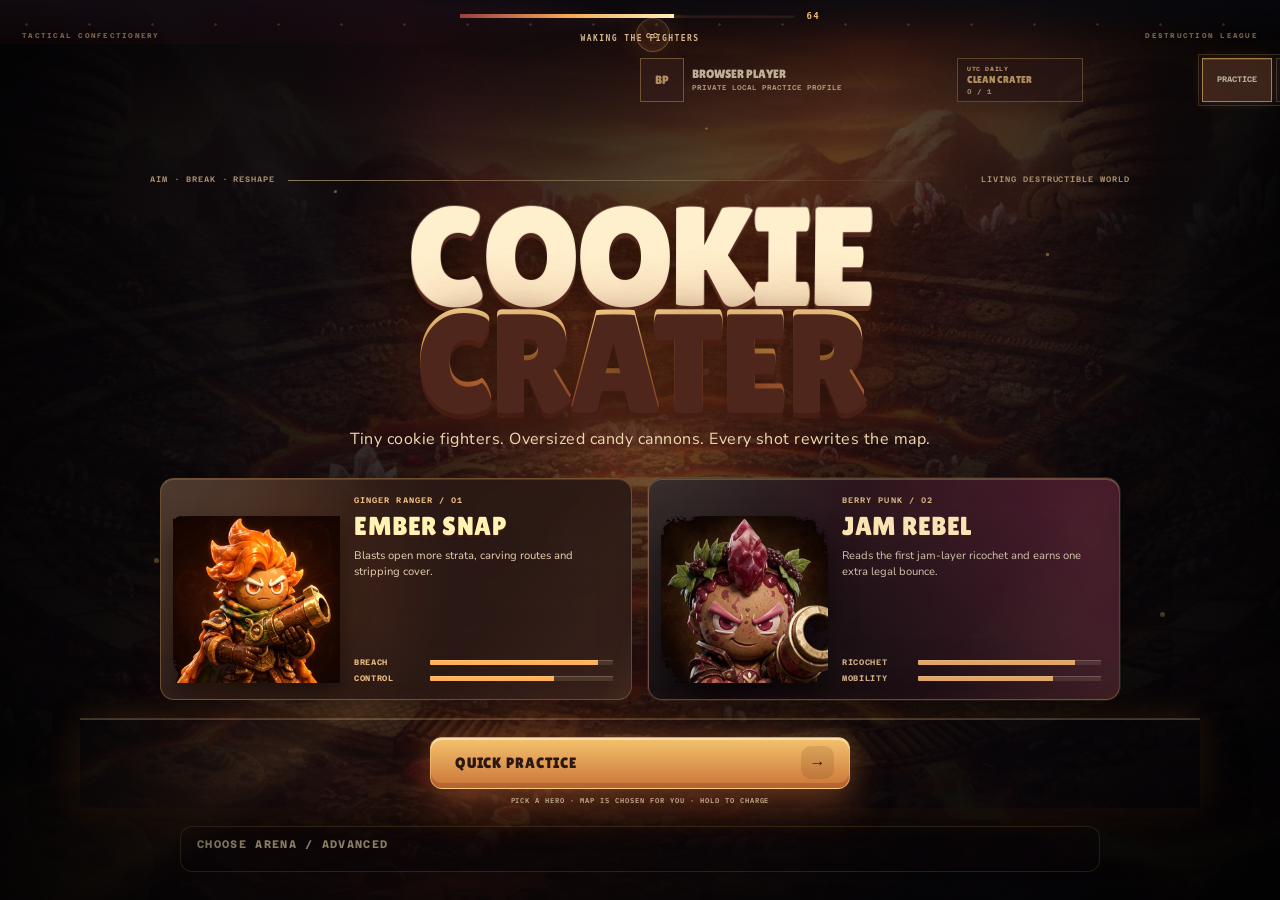
==== commit 1299703b: "Teach the first match as a 1v1: readable opening, then move and a second weapon before the full HUD." ====
--- a/index.html
+++ b/index.html
@@ -36,7 +36,7 @@
       @media(prefers-reduced-motion:reduce){#bootstrap::before,#bootstrap::after,.boot-sigil::before,.boot-sigil::after{animation:none}}
     </style>
     <script src="https://telegram.org/js/telegram-web-app.js"></script>
-    <script type="module" crossorigin src="/assets/index-DdMjxBnB.js"></script>
+    <script type="module" crossorigin src="/assets/index-D_xkoQJZ.js"></script>
     <link rel="modulepreload" crossorigin href="/assets/Shader-CDog9Zo5.js">
     <link rel="modulepreload" crossorigin href="/assets/Filter-DRpGdykA.js">
     <link rel="modulepreload" crossorigin href="/assets/GCManagedHash-HRxxM8OA.js">
@@ -47,7 +47,7 @@
     <link rel="modulepreload" crossorigin href="/assets/Cache-j2zzVEnr.js">
     <link rel="modulepreload" crossorigin href="/assets/getPo2TextureFromSource-CXLuyd-F.js">
     <link rel="modulepreload" crossorigin href="/assets/CanvasPool-DnkJDn_s.js">
-    <link rel="stylesheet" crossorigin href="/assets/index-d67cSgKc.css">
+    <link rel="stylesheet" crossorigin href="/assets/index-FyTjra-i.css">
   </head>
   <body>
     <section id="bootstrap" role="status" aria-live="polite">
--- a/assets/index-FyTjra-i.css
+++ b/assets/index-FyTjra-i.css
@@ -0,0 +1 @@
+@import "https://fonts.googleapis.com/css2?family=Azeret+Mono:wght@500;600;700&family=Bowlby+One+SC&family=Cormorant+Garamond:wght@600;700&family=IBM+Plex+Mono:wght@500;600;700&family=Lilita+One&family=Manrope:wght@600;700;800&family=Nunito+Sans:wght@600;700;800;900&display=swap";:root{--lightningcss-light: ;--lightningcss-dark:initial;color-scheme:dark;--ink:#fff6dc;--muted:#aeb7be;--navy:#071022;--panel:#080e19d1;--line:#ffeec22e;--cream:#ffe2a5;--caramel:#e69436;--coral:#ff654f;--jam:#ff4f8b;--mint:#8de5a4;--safe-top:0px;--safe-right:0px;--safe-bottom:0px;--safe-left:0px;font-synthesis:none;text-rendering:optimizelegibility;-webkit-font-smoothing:antialiased;font-family:Manrope,sans-serif}*{box-sizing:border-box}html,body,#app{background:#030712;width:100%;height:100%;margin:0;overflow:hidden}button,input{font:inherit}button{color:inherit}button:focus-visible,input:focus-visible,select:focus-visible,summary:focus-visible,a:focus-visible,[role=button]:focus-visible,[role=radio]:focus-visible{outline:2px solid var(--cream);outline-offset:3px}.skip-link{z-index:90;color:#fff0ce;letter-spacing:.08em;background:#1a120e;border:1px solid #ffd68e6b;padding:10px 14px;font:700 11px/1 Azeret Mono;text-decoration:none;position:absolute;top:12px;left:12px;transform:translateY(-160%)}.skip-link:focus,.skip-link:focus-visible{outline:2px solid var(--cream);outline-offset:3px;transform:none}.game-shell:not([data-phase=intro]) .skip-link{display:none}.game-shell{width:100%;height:100%;padding:var(--safe-top) var(--safe-right) var(--safe-bottom) var(--safe-left);background:#020611}.game-stage{isolation:isolate;width:100%;height:100%;position:relative;overflow:hidden}.canvas-host{position:absolute;inset:0}.canvas-host canvas{touch-action:none;width:100%;height:100%;display:block}.stage-grain{z-index:2;pointer-events:none;opacity:.16;mix-blend-mode:soft-light;background-image:url("data:image/svg+xml,%3Csvg viewBox='0 0 180 180' xmlns='http://www.w3.org/2000/svg'%3E%3Cfilter id='n'%3E%3CfeTurbulence type='fractalNoise' baseFrequency='.85' numOctaves='3' stitchTiles='stitch'/%3E%3C/filter%3E%3Crect width='100%25' height='100%25' filter='url(%23n)' opacity='.34'/%3E%3C/svg%3E");position:absolute;inset:0}.game-shell[data-phase=intro] .battle-top,.game-shell[data-phase=intro] .battle-controls,.game-shell[data-phase=intro] .wind-gauge,.game-shell[data-phase=duel] .battle-top,.game-shell[data-phase=duel] .battle-controls,.game-shell[data-phase=duel] .wind-gauge{opacity:0}.game-shell[data-phase=result] .battle-controls{opacity:0;pointer-events:none}.battle-top{z-index:6;top:max(14px, var(--safe-top));pointer-events:none;grid-template-columns:minmax(240px,1fr) auto minmax(240px,1fr);align-items:start;gap:22px;min-height:70px;display:grid;position:absolute;left:20px;right:20px}.fighter-card{border:1px solid var(--line);-webkit-backdrop-filter:blur(18px)saturate(145%);backdrop-filter:blur(18px)saturate(145%);background:linear-gradient(145deg,#ffffff14,#0000 35%),#050a14ad;border-radius:18px;grid-template-columns:50px minmax(100px,1fr) minmax(80px,160px) 32px;align-items:center;gap:11px;min-height:58px;padding:6px 10px 6px 7px;display:grid;box-shadow:inset 0 1px #ffffff24,0 16px 44px #00000038}.fighter-card--bot{grid-template-columns:32px minmax(80px,160px) minmax(100px,1fr) 50px}.fighter-copy{min-width:0}.fighter-copy small{color:#82909f;letter-spacing:.1em;margin-bottom:3px;font:600 8px/1 IBM Plex Mono;display:block}.fighter-copy strong{white-space:nowrap;font:700 clamp(11px,1vw,14px)/1 Manrope;display:block}.fighter-card--bot .fighter-copy{text-align:right}.health-track{background:#ffffff1a;border-radius:99px;height:7px;overflow:hidden}.health-track i{border-radius:inherit;background:linear-gradient(90deg,#77d989,#c9f18d);width:100%;height:100%;transition:width .5s;display:block}.fighter-card--bot .health-track i{background:linear-gradient(90deg,#ff9d6d,#ff4e64);margin-left:auto}.portrait{background:#cc843a;border:1px solid #ffffff3d;border-radius:50%;width:46px;height:46px;position:relative;overflow:hidden}.portrait:before,.portrait:after{content:none!important;display:none!important}.portrait--berry{background:#902c65}.turn-core{text-align:center;min-width:128px;padding-top:4px}.turn-core>small{color:#8f9dac;letter-spacing:.12em;font:600 8px/1 IBM Plex Mono;display:block}.turn-core>strong{color:var(--cream);letter-spacing:.06em;margin-top:6px;font:800 11px/1 Manrope;display:block}.turn-core>span{background:#040810d6;border-radius:50%;place-items:center;width:42px;height:42px;margin:7px auto 0;display:grid;position:relative}.turn-core i{--progress:360deg;background:conic-gradient(var(--cream) var(--progress), #ffffff1c 0);border-radius:50%;position:absolute;inset:0;-webkit-mask:radial-gradient(circle,#0000 56%,#000 58%);mask:radial-gradient(circle,#0000 56%,#000 58%)}.turn-core b{font:700 11px/1 IBM Plex Mono}.wind-gauge{z-index:5;border-left:2px solid var(--cream);color:#aeb9c4;letter-spacing:.08em;background:#050a1385;align-items:center;gap:8px;padding:8px 11px;font:600 9px/1 IBM Plex Mono;display:flex;position:absolute;top:105px;left:22px}.wind-gauge i{color:var(--cream);font-size:16px;font-style:normal}.wind-gauge strong{color:var(--ink)}.battle-controls{z-index:7;left:18px;right:18px;bottom:max(14px, var(--safe-bottom));grid-template-columns:minmax(400px,1fr) minmax(390px,.8fr) auto;align-items:end;gap:14px;transition:opacity .25s,transform .25s;display:grid;position:absolute}.weapon-dock,.aim-console{border:1px solid var(--line);-webkit-backdrop-filter:blur(20px)saturate(145%);backdrop-filter:blur(20px)saturate(145%);background:#040912c7;box-shadow:inset 0 1px #ffffff1a,0 18px 44px #00000040}.weapon-dock{grid-template-columns:90px repeat(4,1fr)}.move-pad{border-right:1px solid #ffbc5429;grid-template-columns:1fr 1fr;align-content:center;gap:3px;padding-right:6px;display:grid}.move-pad button{color:#ffd27b;cursor:pointer;background:linear-gradient(#49301d,#190e0c);border:1px solid #ffc35d3d;border-radius:8px;min-height:36px;font-size:20px}.move-pad button:disabled{opacity:.35}.move-pad .utility{color:#72efff;border-color:#46ddff80;font:800 11px/1 IBM Plex Mono,monospace;position:relative}.move-pad .utility sup{color:#fff148;font:800 7px/1 IBM Plex Mono,monospace;position:absolute;top:3px;right:4px}.move-pad small{text-align:center;color:#7f6c5d;grid-column:1/-1;font:700 6px/1 IBM Plex Mono}.weapon-dock{border-radius:17px;grid-template-columns:90px repeat(4,1fr);gap:6px;min-height:94px;padding:7px;display:grid}.weapon{text-align:left;cursor:pointer;background:0 0;border:1px solid #0000;border-radius:12px;grid-template-columns:42px 1fr;align-items:center;min-width:0;min-height:62px;padding:6px 22px 6px 7px;transition:all .2s;display:grid;position:relative}.weapon.is-banned{opacity:.35;filter:grayscale(.55)}.weapon:hover:not(:disabled),.weapon.is-active{background:linear-gradient(145deg,#ffe2a526,#ffffff06);border-color:#ffe2a54f}.weapon:disabled{opacity:.48;cursor:not-allowed}.weapon>b{text-overflow:ellipsis;font:700 9px/1 IBM Plex Mono;overflow:hidden}.weapon>small{color:#768494;font:600 7px/1 IBM Plex Mono;position:absolute;top:7px;right:7px}.weapon-glyph{background:#182638;border-radius:9px;place-items:center;width:34px;height:34px;display:grid;position:relative}.weapon-glyph i{border:2px solid var(--cream);border-radius:7px 2px 2px 7px;width:18px;height:8px;transform:rotate(-20deg)}.weapon-glyph--2{background:#42251c}.weapon-glyph--2 i{border-color:#ff8d55;border-radius:2px;transform:rotate(-20deg)skew(-18deg)}.weapon-glyph--3{background:#3c1e2b}.weapon-glyph--3 i{border-color:#ff6b64;border-radius:50%;width:18px;height:18px;box-shadow:8px -4px 0 -5px #ff6b64}.weapon-glyph--4{background:#401a38}.weapon-glyph--4 i{border-color:#ff5b9c;border-radius:4px;width:17px;height:17px;transform:rotate(45deg)}.aim-console{border-radius:17px;grid-template-columns:1fr 1fr 94px;align-items:center;gap:14px;min-height:78px;padding:12px;display:grid}.aim-console label{color:#93a0ad;letter-spacing:.08em;grid-template-columns:1fr auto;gap:7px;min-width:0;font:600 8px/1 IBM Plex Mono;display:grid}.aim-console output{color:var(--ink);font-size:10px}.aim-console input{width:100%;height:15px;accent-color:var(--cream);cursor:ew-resize;grid-column:1/-1;margin:0}.fire-button{cursor:pointer;color:#fff;background:linear-gradient(#ff7659,#ed493e);border:1px solid #fff7dc8c;border-radius:12px;min-height:54px;box-shadow:inset 0 1px #ffffff8c,inset 0 -5px #82201f38,0 8px 25px #ff53413b}.fire-button span{letter-spacing:.04em;font:400 18px/1 Bowlby One SC;display:block}.fire-button small{opacity:.7;margin-top:4px;font:600 7px/1 IBM Plex Mono;display:block}.fire-button:disabled{filter:saturate(.2);opacity:.5;cursor:not-allowed}.sound-button{border:1px solid var(--line);color:#9ca8b3;cursor:pointer;background:#050a12b8;border-radius:10px;min-height:42px;padding:0 12px;font:600 8px/1 IBM Plex Mono}.impact-banner{z-index:8;text-align:center;opacity:0;pointer-events:none;background:linear-gradient(90deg,#0000,#070d18d6 18% 82%,#0000);border-top:1px solid #ffe2a599;border-bottom:1px solid #ffe2a559;min-width:240px;padding:12px 24px;transition:all .22s;position:absolute;top:22%;left:50%;transform:translate(-50%,-18px)scale(.9)}.impact-banner.is-visible{opacity:1;transform:translate(-50%)scale(1)}.impact-banner small{color:#b1bbc2;letter-spacing:.18em;font:600 7px/1 IBM Plex Mono;display:block}.impact-banner strong{color:var(--cream);margin-top:5px;font:400 21px/1 Bowlby One SC;display:block}.intro-panel,.result-panel{z-index:20;background:radial-gradient(circle,#1c405c4d,#0000 40%),linear-gradient(90deg,#02050df5,#030812c7 50%,#02050df5);flex-direction:column;justify-content:center;align-items:center;padding:24px;transition:opacity .55s,visibility .55s;display:flex;position:absolute;inset:0;overflow:auto}.intro-panel:before{content:"";aspect-ratio:1.8;pointer-events:none;border:1px solid #ffe2a521;border-radius:50%;width:min(68vw,880px);position:absolute;box-shadow:inset 0 0 100px #ffab4a0d,0 0 120px #19497033}.intro-kicker{color:#8e9ba7;letter-spacing:.12em;align-items:center;gap:13px;width:min(680px,90vw);font:600 8px/1 IBM Plex Mono;display:flex}.intro-kicker i{background:linear-gradient(90deg,#ffe2a580,#0000);flex:1;height:1px}.intro-panel h1{text-align:center;color:var(--ink);letter-spacing:-.06em;text-shadow:0 12px 50px #00000073;margin:16px 0 8px;font:400 clamp(62px,10vw,138px)/.74 Bowlby One SC;position:relative}.intro-panel h1 em{color:var(--coral);font-style:normal}.intro-panel>p{text-align:center;color:#aeb8c0;max-width:620px;margin:14px 0 22px;font-size:13px;line-height:1.55;position:relative}.hero-select{grid-template-columns:1fr 1fr;gap:10px;width:min(650px,92vw);display:grid;position:relative}.hero-choice{text-align:left;cursor:pointer;background:#ffffff09;border:1px solid #ffffff1f;border-radius:16px;min-height:116px;padding:13px 14px 13px 93px;position:relative;overflow:hidden}.hero-choice>small{color:#8f9aa5;letter-spacing:.09em;font:600 7px/1 IBM Plex Mono;display:block}.hero-choice>strong{color:var(--cream);margin:9px 0 6px;font:800 13px/1 Manrope;display:block}.hero-choice>p{color:#9ba6af;margin:0;font-size:10px;line-height:1.4}.hero-cookie{width:60px;height:60px;box-shadow:none;background:0 0;border-radius:0;position:absolute;top:21px;left:17px}.hero-cookie:before,.hero-cookie:after,.hero-cookie i{content:none!important;display:none!important}.start-button{color:#fff;cursor:pointer;background:linear-gradient(#ff7658,#ed493d);border:1px solid #ffffff8c;border-radius:14px;justify-content:space-between;align-items:center;width:min(330px,86vw);min-height:54px;margin-top:18px;padding:0 15px 0 24px;display:flex;position:relative;box-shadow:inset 0 1px #fff9,inset 0 -5px #74191833,0 17px 44px #ff4e3a33}.start-button span{letter-spacing:.05em;font:400 13px/1 Bowlby One SC}.start-button i{background:#ffffff29;border-radius:10px;place-items:center;width:33px;height:33px;font-style:normal;display:grid}.start-button:hover{filter:brightness(1.07);transform:translateY(-2px)}.intro-note{color:#697785;letter-spacing:.08em;margin-top:12px;font:600 7px/1 IBM Plex Mono}.result-panel{opacity:0;visibility:hidden;pointer-events:none;background:radial-gradient(circle at 72% 48%,#7e302847,#0000 34%),radial-gradient(circle at 34% 46%,#9b5e3024,#0000 32%),linear-gradient(100deg,#090b14 0%,#11101a 54%,#1b0d11 100%);overflow:hidden auto}.result-panel.is-visible{opacity:1;visibility:visible;pointer-events:auto}.pause-panel{z-index:40;-webkit-backdrop-filter:blur(10px);backdrop-filter:blur(10px);opacity:0;visibility:hidden;pointer-events:none;transition:opacity var(--motion-panel) var(--ease-out);background:#07080edb;flex-direction:column;justify-content:center;align-items:center;padding:24px;display:flex;position:absolute;inset:0}.pause-panel.is-visible{opacity:1;visibility:visible;pointer-events:auto}.pause-panel>small{color:#d19b5d;letter-spacing:.16em;font:700 7px/1 Azeret Mono}.pause-panel h2{color:#fff0cf;margin:10px 0 6px;font:400 clamp(38px,7vw,76px)/.9 Lilita One}.pause-panel p{color:#b9a891;text-align:center;max-width:440px;margin:0;font-size:12px}.pause-actions{flex-direction:column;align-items:center;gap:0;width:min(420px,92vw);margin-top:4px;display:flex}.result-menu{margin-top:14px}@media (height<=560px){.pause-panel{justify-content:flex-start;padding:12px;overflow-y:auto}.pause-panel h2{margin:6px 0 4px;font-size:clamp(28px,9vh,48px)}.pause-panel p{display:none}.tutorial-replay{min-height:40px;margin-top:8px}}.result-art{opacity:.9;filter:drop-shadow(0 30px 30px #00000080);background:bottom/contain no-repeat;width:min(38vw,520px);height:82vh;position:absolute;bottom:-3vh;right:5vw}.result-art--ember{background-image:url(/assets/ember-portrait-CUfRs0rF.webp)}.result-art--berry{background-image:url(/assets/jam-portrait-DNkVcE35.webp)}.result-panel>:not(.result-art){z-index:1;position:relative;transform:translate(-12vw)}.result-panel>small{color:var(--cream);letter-spacing:.18em;font:600 9px/1 IBM Plex Mono}.result-panel h2{text-align:center;color:var(--ink);margin:16px 0 10px;font:600 clamp(62px,9vw,116px)/.78 Cormorant Garamond,serif}.result-panel>p{color:#aab5be;margin:0;font-size:14px}.result-stats{gap:8px;margin-top:24px;display:flex}.result-stats span{border:1px solid var(--line);color:#8d99a4;text-align:center;background:#ffffff09;min-width:100px;padding:11px 15px;font:600 8px/1 IBM Plex Mono}.result-stats b{color:var(--cream);margin-bottom:7px;font:700 24px/1 Cormorant Garamond,serif;display:block}.practice-reward{text-align:center;background:linear-gradient(90deg,#0000,#2e1812b8,#0000);border-top:1px solid #d692458c;border-bottom:1px solid #d6924547;width:min(360px,72vw);margin:12px auto 0;padding:9px 14px}.practice-reward small,.practice-reward span{color:#a98a68;letter-spacing:.12em;font:600 6px/1 Azeret Mono;display:block}.practice-reward b{color:#f1c36e;text-shadow:0 2px #4b2118;margin:5px 0 4px;font:400 20px/1 Lilita One;display:block}@media (width<=900px),(height<=560px){.battle-top{grid-template-columns:1fr 92px 1fr;gap:7px;top:8px;left:8px;right:8px}.fighter-card{border-radius:13px;grid-template-columns:38px 1fr 72px 25px;gap:6px;min-height:48px;padding:4px 7px 4px 4px}.fighter-card--bot{grid-template-columns:25px 72px 1fr 38px}.portrait{width:36px;height:36px}.portrait:before,.portrait:after{content:none!important;display:none!important}.fighter-copy small{display:none}.fighter-copy strong{font-size:9px}.health-track{height:5px}.turn-core{min-width:82px}.turn-core>span{width:32px;height:32px;margin-top:4px}.turn-core>strong{margin-top:4px;font-size:8px}.turn-core>small{font-size:6px}.wind-gauge{padding:6px 8px;font-size:7px;top:67px;left:9px}.battle-controls{grid-template-columns:1fr minmax(300px,.95fr);gap:6px;bottom:6px;left:7px;right:7px}.weapon-dock{border-radius:12px;grid-template-columns:58px repeat(4,1fr);min-height:70px;padding:4px}.move-pad{padding-right:3px}.move-pad button{min-height:25px;padding:0;font-size:14px}.weapon{justify-content:center;min-height:50px;padding:3px;display:flex}.weapon-glyph{width:36px;height:36px}.weapon>b{display:none}.weapon>small{font-size:6px;top:4px;right:4px}.aim-console{border-radius:12px;grid-template-columns:1fr 1fr 77px;gap:8px;min-height:60px;padding:7px}.fire-button{border-radius:9px;min-height:45px}.fire-button span{font-size:14px}.sound-button{display:none}.intro-panel{justify-content:flex-start;padding:10px}.intro-kicker{margin-top:8px}.intro-panel h1{margin:10px 0 2px;font-size:clamp(48px,15vh,86px)}.intro-panel>p{max-width:560px;margin:8px 0 10px;font-size:10px}.hero-select{width:min(590px,88vw)}.hero-choice{min-height:86px;padding:10px 10px 8px 76px}.hero-cookie{width:48px;height:48px;top:17px;left:14px}.hero-cookie:before,.hero-cookie:after,.hero-cookie i{content:none!important;display:none!important}.hero-choice>strong{margin:6px 0 4px;font-size:11px}.hero-choice>p{font-size:8px}.start-button{min-height:44px;margin-top:9px}.intro-note{margin-top:7px}}@media (orientation:portrait){.game-stage:after{content:"ROTATE DEVICE";z-index:30;color:var(--cream);letter-spacing:.05em;background:#050a16;place-items:center;font:400 18px/1 Bowlby One SC;display:grid;position:absolute;inset:0}}@media (prefers-reduced-motion:reduce){*,:before,:after{transition-duration:.01ms!important;animation-duration:.01ms!important}}.fighter-card{background:linear-gradient(#ffd6891a,#0000 34%),linear-gradient(90deg,#25110df0,#0d0709e6);border-color:#ffc15c47;border-radius:12px;box-shadow:inset 0 1px #ffe0a630,inset 0 -2px #41160d99,0 10px 30px #00000047}.health-track{background:#160c0d;border:2px solid #00000057;height:9px;box-shadow:inset 0 2px 4px #000000a6}.fighter-card--bot .health-track i{background:linear-gradient(#ff775d,#d93645)}.turn-core>span{background:linear-gradient(#3b1e13,#170b09);border:2px solid #6f3a1e;box-shadow:inset 0 1px #c88742,0 5px 13px #0006}.weapon-glyph{background:linear-gradient(145deg,#49301d,#190e0c);border:1px solid #ffc35d3d}.aim-console{grid-template-columns:1fr 1fr 88px}.fire-button{background:radial-gradient(circle at 38% 24%,#ff9c49,#e84624 52%,#9c211a 78%);border:4px solid #8b3a1e;border-radius:50%;justify-self:center;width:78px;height:78px;min-height:78px;box-shadow:inset 0 2px 2px #ffffff8c,inset 0 -7px 11px #59100d8c,0 0 0 3px #3c1a10,0 9px 22px #ff46233d}.fire-button span{font-size:14px}.fire-button:hover:not(:disabled){transform:translateY(-2px)scale(1.035)}.turn-sequence{z-index:6;-webkit-backdrop-filter:blur(14px);backdrop-filter:blur(14px);background:#140908c2;border:1px solid #ffbe5b33;border-radius:12px;gap:3px;margin:0;padding:5px;list-style:none;display:flex;position:absolute;bottom:108px;left:50%;transform:translate(-50%);box-shadow:inset 0 1px #ffdc961c}.turn-sequence li{color:#786c63;border:1px solid #0000;border-radius:8px;justify-content:center;align-items:center;gap:6px;min-width:58px;height:35px;padding:0 7px;font:700 7px/1 IBM Plex Mono;transition:all .18s;display:flex}.turn-sequence b{background:#ffffff0f;border-radius:50%;place-items:center;width:17px;height:17px;font-size:7px;display:grid}.intro-panel:before{aspect-ratio:auto;width:auto;box-shadow:none;background:radial-gradient(circle at 50% 42%,#0000 0 20%,#05020466 78%);border:0;border-radius:0;inset:0}.intro-kicker{color:#b99464;width:min(980px,94vw);margin-top:18px;position:relative}.intro-panel h1{text-shadow:0 4px #4e1c13,0 18px 40px #0000008c;margin:18px 0 5px;font-size:clamp(42px,5.8vw,82px);line-height:.82}.intro-panel>p{color:#d1bfa8;margin:8px 0 14px}.hero-select{gap:14px;width:min(900px,94vw)}.hero-choice{background:linear-gradient(145deg,#ffc7631c,#0000 42%),#1d0d0ad4;border-color:#ffbc563d;border-radius:12px;min-height:260px;padding:28px 20px 20px 218px;box-shadow:inset 0 1px #ffdc9226,0 18px 50px #00000047}.hero-choice:hover,.hero-choice.is-active{background:radial-gradient(circle at 25% 40%,#ff892b26,#0000 48%),#28110be6;border-color:#d7933b;box-shadow:inset 0 1px #ffe5ad3d,0 0 0 2px #ff9e361f,0 22px 54px #00000061}.hero-choice>strong{color:#ffe0a2;margin:12px 0 9px;font:400 23px/1 Bowlby One SC}.hero-choice>p{color:#c4ad99;font-size:11px;line-height:1.5}.hero-cookie{width:202px;height:auto;box-shadow:none;filter:drop-shadow(0 18px 16px #00000080);background:bottom/contain no-repeat;border-radius:0;top:4px;bottom:4px;left:8px}.hero-cookie:before,.hero-cookie:after,.hero-cookie i{display:none}.hero-cookie--ember{background-image:url(/assets/ember-portrait-CUfRs0rF.webp)}.hero-cookie--berry{background-image:url(/assets/jam-portrait-DNkVcE35.webp)}.hero-stats{gap:7px;margin-top:17px;display:grid}.hero-stats i{color:#9c816b;grid-template-columns:68px 1fr;align-items:center;font:700 7px/1 IBM Plex Mono;display:grid;position:relative}.hero-stats i:after{content:"";background:linear-gradient(90deg, #f0a33b var(--value), #ffffff17 var(--value));border-radius:5px;height:4px}.intro-panel .start-button{color:#35180d;background:linear-gradient(#f1c56c,#c98d37);border-color:#d5a04f;border-radius:9px;width:min(390px,86vw);box-shadow:inset 0 2px #ffffff8c,inset 0 -4px #642f1038,0 16px 38px #00000052}.intro-panel .start-button i{background:#471f0c21}.duel-panel{z-index:19;visibility:hidden;opacity:0;pointer-events:none;background:radial-gradient(circle,#672d1433,#0000 28%),linear-gradient(90deg,#070204f7,#130808cc,#070204f7);grid-template-columns:1fr auto 1fr;align-items:center;gap:3vw;padding:26px 8vw;transition:opacity .25s;display:grid;position:absolute;inset:0}.duel-panel.is-visible{visibility:visible;opacity:1}.duel-side{flex-direction:column;justify-content:flex-end;align-items:center;height:min(70vh,560px);display:flex}.duel-art{filter:drop-shadow(0 28px 24px #0000008c);background:bottom/contain no-repeat;flex:1;width:min(28vw,350px);min-height:0}.duel-art--ember{background-image:url(/assets/ember-portrait-CUfRs0rF.webp)}.duel-art--berry{background-image:url(/assets/jam-portrait-DNkVcE35.webp)}.duel-side--player .duel-art{transform:scaleX(-1)}.duel-side small{color:#a78252;letter-spacing:.16em;font:700 8px/1 IBM Plex Mono}.duel-side strong{color:#ffe0a2;margin-top:8px;font:700 clamp(18px,2.2vw,32px)/1 Cormorant Garamond,serif}.duel-versus{text-align:center;flex-direction:column;align-items:center;display:flex}.duel-versus small,.duel-versus span{color:#a78252;letter-spacing:.12em;font:700 7px/1 IBM Plex Mono}.duel-versus i{color:#d9b779;letter-spacing:.08em;white-space:nowrap;margin-top:9px;font:600 6px/1 Azeret Mono}.duel-versus b{color:#ffd784;background:radial-gradient(circle at 35% 25%,#6b2d16,#1a0908 68%);border:3px solid #a76325;border-radius:50%;place-items:center;width:96px;height:96px;margin:16px 0;font:700 31px/1 Cormorant Garamond,serif;display:grid;box-shadow:inset 0 2px #ffde9f4d,0 0 55px #ff661f2e}@media (width<=900px),(height<=560px){.intro-kicker{margin-top:7px}.intro-panel h1{margin:7px 0 0;font-size:clamp(37px,12vh,57px)}.intro-panel>p{margin:4px 0 7px;font-size:9px}.hero-select{gap:8px;width:min(760px,94vw)}.hero-choice{min-height:176px;padding:16px 10px 10px 150px}.hero-cookie{width:145px;left:2px}.hero-choice>strong{margin:7px 0 5px;font-size:15px}.hero-choice>p{font-size:8px}.hero-stats{gap:4px;margin-top:8px}.hero-stats i{grid-template-columns:52px 1fr;font-size:6px}.intro-panel .start-button{min-height:42px}.turn-sequence{bottom:75px}.turn-sequence li{min-width:42px;height:27px;padding:0 4px}.turn-sequence span{display:none}.fire-button{border-width:2px;width:48px;height:48px;min-height:48px}.fire-button span{font-size:9px}.fire-button small{display:none}.aim-console{grid-template-columns:1fr 1fr 53px}.duel-panel{padding:8px 8vw}.duel-side{height:82vh}.duel-art{width:27vw}.duel-versus b{width:64px;height:64px;margin:8px 0;font-size:22px}.duel-side strong{margin-top:4px;font-size:16px}.result-art{width:34vw;height:88vh;right:1vw}.result-panel>:not(.result-art){transform:translate(-15vw)}}:root{--panel:#070a1fe6;--line:#4ddaff4d;--cream:#fff17a;--coral:#ff4d8f}.game-stage{background:#07113a}.stage-grain{opacity:.15;background-image:radial-gradient(circle at 16% 30%,#ff3d9d47,#0000 24%),radial-gradient(circle at 82% 16%,#ff84223d,#0000 22%)}.fighter-card{background:linear-gradient(105deg,#3a0734f2,#090b26e8);border-color:#e13a9b;box-shadow:inset 0 1px #ffffff2e,0 0 0 2px #ee309e1f,0 10px 30px #06021859}.fighter-card--bot{background:linear-gradient(255deg,#4a1907f5,#090b26e8);border-color:#ff8c22;box-shadow:inset 0 1px #ffffff2e,0 0 0 2px #ff8c2221,0 10px 30px #06021859}.portrait{background-color:#171043;background-position:50% 18%;background-repeat:no-repeat;background-size:125%;border-color:#ffffff3d}.portrait span{display:none}.health-track{background:#08091d;border-color:#02030fb3}.health-track i{background:linear-gradient(90deg,#eeff37,#79e739);box-shadow:0 0 10px #aeff2b6b}.turn-core>span{background:radial-gradient(circle at 38% 28%,#60400d,#100a29 66%);border-color:#ff9a2e;box-shadow:inset 0 1px #fff276,0 0 18px #ff771b42}.wind-gauge{color:#8cecff;background:#050a23d1;border-color:#46ddff}.weapon-dock,.aim-console{background:linear-gradient(#375cbe21,#0000 34%),#05081deb;border-color:#52daff66;box-shadow:inset 0 1px #89e7ff30,0 18px 44px #00001470}.fighter-card.is-active{animation:1.8s ease-in-out infinite active-team-breathe;transform:translateY(2px);box-shadow:inset 0 1px #ffecc233,inset 0 -3px #1207076b,0 0 0 2px #e8aa5333,0 10px 28px #15090861}.fighter-card--bot.is-active{box-shadow:inset 0 1px #ffecc22e,0 0 0 2px #be445733,0 10px 28px #15090861}@keyframes active-team-breathe{0%,to{filter:brightness()}50%{filter:brightness(1.1)}}.weapon{border-color:#5b5eb052}.weapon-glyph{background:linear-gradient(145deg,#20295a,#0a0d2c);border-color:#5be2ff61}.move-pad{border-right-color:#44daff47}.move-pad button{color:#fff15a;background:linear-gradient(#49335e,#14103a);border-color:#f2b52d}.move-pad button:hover:not(:disabled){background:#38144c;border-color:#ff4ca7}.range-input input::-webkit-slider-thumb{background:#fff148;box-shadow:0 0 0 3px #ff5f27,0 0 14px #fff14870}.fire-button{background:radial-gradient(circle at 36% 24%,#fff65c,#ff7a1f 48%,#ec255e 78%);border-color:#ffe43d;box-shadow:inset 0 2px 2px #ffffffb8,inset 0 -7px 11px #800c496b,0 0 0 3px #36206f,0 0 0 6px #42e1ff6b,0 9px 24px #ff358857}.fire-button:hover:not(:disabled){filter:saturate(1.22)brightness(1.08)}.turn-sequence{background:#080723d1;border-color:#56d5ff57;box-shadow:inset 0 1px #8fe2ff29,0 8px 24px #0000154d}.impact-banner{background:linear-gradient(110deg,#48094df0,#0b0f36f0);border-color:#fff052;box-shadow:0 0 0 3px #ff329a38,0 18px 55px #0006}.impact-banner small{color:#57e5ff}.impact-banner strong{color:#fff159;text-shadow:2px 2px #e8308e}.chain-meter{z-index:7;color:#fff06a;opacity:0;pointer-events:none;background:linear-gradient(120deg,#550f66f0,#0d0f37f0);border:2px solid #ff3f9f;border-radius:10px;align-items:center;gap:8px;padding:7px 11px 7px 8px;transition:all .18s cubic-bezier(.2,.9,.2,1.2);display:flex;position:absolute;top:116px;left:14px;transform:translate(-18px)rotate(-2deg);box-shadow:3px 4px #261153,0 0 18px #ff319a3d}.chain-meter.is-visible{opacity:1;transform:translate(0)rotate(-2deg)}.chain-meter b{color:#fff;text-shadow:2px 2px #ff3d9d;font:400 21px/1 Bowlby One SC}.chain-meter span{letter-spacing:.04em;font:400 9px/1 Bowlby One SC}.hero-choice{background:linear-gradient(145deg,#2a2067d6,#0d0828e8);border-color:#4edaff59}.hero-choice:first-child:hover,.hero-choice:first-child.is-active{background:radial-gradient(circle at 25% 40%,#ff7e1e42,#0000 48%),#160a2ef0;border-color:#ff982b}.hero-choice:last-child:hover,.hero-choice:last-child.is-active{background:radial-gradient(circle at 25% 40%,#ff2d9742,#0000 48%),#160a2ef0;border-color:#ff3c9e}.intro-panel .start-button{color:#24103f;background:linear-gradient(105deg,#ffdb32,#ff7e22 54%,#ff3a91);border-color:#fff052;box-shadow:inset 0 2px #fff9,0 0 0 3px #56e1ff40,0 16px 38px #0f032a61}@media (width<=900px),(height<=560px){.chain-meter{padding:4px 7px;top:75px;left:7px}.chain-meter b{font-size:14px}.chain-meter span{font-size:6px}}:root{--ink:#fff0cf;--muted:#b9a891;--panel:#231411eb;--line:#ffd28e40;--cream:#f4c875;--caramel:#c97932;--coral:#db5d3f;--jam:#bd3659;--mint:#8abf73;--color-background:#111827;--color-surface:#231411;--color-surface-elevated:#342019;--color-text:#fff0cf;--color-text-muted:#b9a891;--color-interactive:#d69245;--color-focus:#ffe3a1;--color-success:#8abf73;--color-danger:#d7534d;--space-1:4px;--space-2:8px;--space-3:12px;--space-4:16px;--space-6:24px;--radius-sm:8px;--radius-md:14px;--radius-lg:22px;--touch-target:44px;--motion-instant:90ms;--motion-micro:.18s;--motion-panel:.32s;--ease-out:cubic-bezier(.2,.8,.2,1);font-family:Nunito Sans,sans-serif}html,body,#app,.game-shell,.game-stage{background:#111827}.stage-grain{opacity:.12;mix-blend-mode:overlay;background-image:url("data:image/svg+xml,%3Csvg viewBox='0 0 180 180' xmlns='http://www.w3.org/2000/svg'%3E%3Cfilter id='n'%3E%3CfeTurbulence type='fractalNoise' baseFrequency='.72' numOctaves='3' stitchTiles='stitch'/%3E%3C/filter%3E%3Crect width='100%25' height='100%25' filter='url(%23n)' opacity='.44'/%3E%3C/svg%3E")}.battle-top{top:max(10px, var(--safe-top));grid-template-columns:minmax(240px,324px) 1fr minmax(240px,324px);align-items:start;gap:12px;min-height:58px;left:14px;right:14px}.fighter-card{-webkit-backdrop-filter:blur(8px);backdrop-filter:blur(8px);background:linear-gradient(#ffdca517,#0000 38%),linear-gradient(90deg,#3a1917f5,#1d1212eb);border:1px solid #ffcd7e57;border-radius:7px;grid-template-columns:40px 1fr minmax(60px,106px) 28px;gap:8px;min-height:52px;padding:5px 9px 5px 6px;box-shadow:inset 0 1px #ffecc229,inset 0 -3px #1207076b,0 8px 24px #15090847}.fighter-card--bot{background:linear-gradient(#ffdca517,#0000 38%),linear-gradient(270deg,#462212f5,#1d1212eb);grid-template-columns:28px minmax(60px,106px) 1fr 40px;justify-self:end}.portrait{background-color:#38221c;border-color:#ffd99770;border-radius:6px;width:38px;height:38px}.portrait:before,.portrait:after{display:none}.fighter-copy small{color:#b5946f;letter-spacing:.08em;margin-bottom:4px;font:600 7px/1 Azeret Mono}.fighter-copy strong{color:#fff0cf;letter-spacing:.02em;font:900 12px/1 Nunito Sans}.unit-pips{gap:3px;margin-top:5px;display:flex}.fighter-card--bot .unit-pips{justify-content:flex-end}.unit-pips i{background:#dca052;border-radius:2px;width:14px;height:3px;transition:opacity .25s,transform .25s,background-color .25s;box-shadow:0 0 0 1px #ffdc9929}.fighter-card--bot .unit-pips i{background:#b94158}.unit-pips i.is-ko{opacity:.2;background:#4e3c38;transform:scaleX(.65)}.fighter-card--bot{border-color:#be445794}.fighter-card>b{color:#f7d695;font:700 10px/1 Azeret Mono}.health-track{background:#170e0e;border:1px solid #1b0e0d;border-radius:3px;height:6px}.health-track i{box-shadow:none;background:linear-gradient(90deg,#6b9e54,#b3d675)}.fighter-card--bot .health-track i{box-shadow:none;background:linear-gradient(90deg,#e79b4a,#c84445)}.turn-core{align-self:start;min-width:156px;padding-top:0}.turn-core>small{color:#c2a57c;font:600 7px/1 Azeret Mono}.turn-core>strong{color:#fff1cf;letter-spacing:.04em;text-shadow:0 2px #3b1f17;margin-top:4px;font:400 14px/1 Lilita One}.turn-core>span{background:radial-gradient(circle at 38% 30%,#81502e,#2b1714 70%);border:2px solid #9d5e2c;border-radius:44% 56% 48% 52%;width:42px;height:42px;margin-top:5px;box-shadow:inset 0 1px #e0a665,0 4px 12px #210e095c}.turn-core b{color:#fff1cf;font:700 10px/1 Azeret Mono}.turn-core i{background:conic-gradient(#f3c26a var(--progress), #ffe8be1a 0)}.wind-gauge{color:#bda98c;background:#231412bd;border:1px solid #e6bd7d40;border-left:3px solid #d69245;gap:6px;padding:5px 8px;font:600 7px/1 Azeret Mono;top:72px;left:16px}.wind-gauge i,.wind-gauge strong{color:#f2ca82}.turn-sequence{display:none}.battle-controls{left:50%;right:auto;bottom:max(10px, var(--safe-bottom));grid-template-columns:minmax(550px,1.25fr) minmax(350px,.75fr) 42px;gap:8px;width:min(1040px,100% - 24px);transform:translate(-50%)}.is-bot-turn .battle-controls{opacity:.48;transform:translate(-50%)translateY(4px)}.is-projectile-flight .battle-controls{opacity:.08;transform:translate(-50%)translateY(8px)}.weapon-dock,.aim-console{-webkit-backdrop-filter:blur(9px);backdrop-filter:blur(9px);background:linear-gradient(#ffdca412,#0000 32%),#221311f0;border:1px solid #e6b86f4d;box-shadow:inset 0 1px #ffe5b521,inset 0 -3px #0c05056b,0 10px 28px #12080759}.weapon-dock{border-radius:8px;grid-template-columns:76px repeat(4,1fr);gap:4px;min-height:82px;padding:5px}.move-pad{border-right-color:#deb26b33;gap:2px;padding-right:4px}.move-pad button{color:#edc47f;background:linear-gradient(#4b2c21,#251512);border:1px solid #ddb06952;border-radius:4px;min-height:26px;font-size:15px}.move-pad .utility{color:#e7ad5c;border-color:#de9e5061}.move-pad .utility sup{color:#f5d69d;font-family:Azeret Mono}.move-pad small{color:#92775e;font-family:Azeret Mono}.weapon{background:#160c0c57;border:1px solid #845b415c;border-radius:5px;grid-template-columns:38px 1fr;min-height:64px;padding:5px 18px 5px 6px}.weapon:hover:not(:disabled),.weapon.is-active{background:radial-gradient(circle at 50% 0,#eaa44b33,#0000 62%),#3a2118;border-color:#d69a4d;box-shadow:inset 0 0 12px #e191371a,0 0 0 1px #fac46e21}.weapon:nth-of-type(3).is-active{border-color:#d69a4d}.weapon>b{color:#e8c18a;font:700 9px/1 Azeret Mono}.weapon>small{color:#a58a6c;font-family:Azeret Mono}.weapon-glyph{background:radial-gradient(circle at 35% 28%,#63422d,#241412);border:1px solid #ddb0694d;border-radius:50%;width:32px;height:32px}.aim-console{border-radius:8px;grid-template-columns:1fr 1fr 64px;gap:9px;min-height:82px;padding:10px}.aim-console label{color:#a99175;font:600 8px/1 Azeret Mono}.aim-console output{color:#f3d293;font-family:Azeret Mono}.aim-console input{accent-color:#d68d43}.fire-button{background:radial-gradient(circle at 38% 26%,#f0b95f,#c65e31 54%,#713024 82%);border:3px solid #744025;border-radius:50%;width:58px;height:58px;min-height:58px;box-shadow:inset 0 2px #ffefc594,inset 0 -6px #4b15116b,0 0 0 2px #2e1712,0 7px 17px #250e0961}.fire-button span{font:400 11px/1 Lilita One}.fire-button:hover:not(:disabled){filter:brightness(1.08);transform:translateY(-2px)scale(1.025)}.sound-button{color:#9e876e;background:#201210e0;border-color:#dcaf6d42;border-radius:5px;min-height:38px;padding:0 6px;font:600 6px/1 Azeret Mono}.impact-banner{min-width:220px;box-shadow:none;background:linear-gradient(90deg,#0000,#2a1613e6 18% 82%,#0000);border:0;border-top:1px solid #f6cb7e99;border-bottom:1px solid #f6cb7e59;padding:9px 22px;top:17%}.impact-banner small{color:#bca17d;font-family:Azeret Mono}.impact-banner strong{color:#ffe2a0;text-shadow:0 2px #4b2118;font:400 19px/1 Lilita One}.chain-meter{color:#f2c77c;background:#301914eb;border:1px solid #c6783d;border-radius:5px;padding:5px 8px;top:79px;left:16px;box-shadow:2px 3px #24110f}.chain-meter b{text-shadow:none;font:400 17px/1 Lilita One}.chain-meter span{font:400 8px/1 Lilita One}.intro-panel{background:radial-gradient(circle at 50% 44%,#8f4f2e26,#0000 34%),linear-gradient(90deg,#0f0e16f5,#1e191bd6 50%,#0f0e16f5);justify-content:center}.intro-panel h1{letter-spacing:-.03em;text-shadow:0 4px #4c261d,0 15px 34px #0000006b;margin:12px 0 4px;font:400 clamp(48px,7vw,92px)/.78 Lilita One}.intro-panel h1 em{color:#e18a45}.intro-panel>p{color:#bba990;font-size:12px}.intro-kicker{color:#a78c6a;font-family:Azeret Mono}.hero-select{width:min(780px,92vw)}.hero-choice{background:linear-gradient(145deg,#5e362361,#1c1213e6);border:1px solid #dbad6840;border-radius:7px;min-height:210px;padding:22px 16px 16px 172px}.hero-choice:first-child:hover,.hero-choice:first-child.is-active,.hero-choice:last-child:hover,.hero-choice:last-child.is-active{background:radial-gradient(circle at 25% 42%,#ce7b3730,#0000 46%),#271714f0;border-color:#d7984d;box-shadow:inset 0 1px #ffdea524,0 12px 30px #0e06054d}.hero-cookie{width:162px;top:7px;bottom:5px;left:5px}.hero-choice>small,.hero-stats i{color:#a58a68;font-family:Azeret Mono}.hero-choice>strong{color:#f6d79d;font:400 20px/1 Lilita One}.hero-choice>p{color:#b6a28c}.hero-stats i:after{background:linear-gradient(90deg, #d69648 var(--value), #ffe5b91a var(--value))}.intro-panel .start-button{color:#2c1712;background:linear-gradient(#e0ad63,#ae692f);border-color:#d7a05a;border-radius:6px;box-shadow:inset 0 2px #fff3ca73,inset 0 -4px #4c1c0f33,0 12px 30px #0c050459}.start-button span{font-family:Lilita One}@media (width<=900px),(height<=560px){.battle-top{grid-template-columns:minmax(200px,1fr) 116px minmax(200px,1fr);top:6px;left:7px;right:7px}.fighter-card{border-radius:5px;grid-template-columns:32px 1fr 60px 22px;min-height:42px}.fighter-card--bot{grid-template-columns:22px 60px 1fr 32px}.portrait{width:30px;height:30px}.turn-core>span{width:30px;height:30px;margin-top:3px}.turn-core>strong{font-size:8px}.wind-gauge{top:58px;left:7px}.battle-controls{grid-template-columns:minmax(430px,1.3fr) minmax(270px,.7fr);gap:5px;width:calc(100% - 10px);bottom:5px}.weapon-dock{grid-template-columns:54px repeat(4,1fr);min-height:62px;padding:3px}.move-pad button{min-height:21px}.weapon{min-height:54px}.weapon-glyph{width:32px;height:32px}.aim-console{grid-template-columns:1fr 1fr 48px;min-height:62px;padding:6px}.fire-button{border-width:2px;width:44px;height:44px;min-height:44px}.sound-button{display:none}.intro-panel h1{font-size:clamp(38px,12vh,62px)}.hero-choice{min-height:164px;padding:13px 9px 9px 130px}.hero-cookie{width:126px}}.fighter-copy small{display:none}.weapon-dock{grid-template-columns:none;display:flex}.move-pad{flex:0 0 76px}.weapon{flex:1 1 0;transition:flex .22s,border-color .18s,background-color .18s,transform .18s}.weapon.is-active{flex:1.65 1 0}@media (width<=900px),(height<=560px){.weapon-dock{min-height:100px}.move-pad{flex-basis:138px;grid-template-rows:repeat(2,44px);grid-template-columns:repeat(3,44px);align-content:center}.move-pad button{min-width:44px;min-height:44px}.weapon{min-height:92px}.weapon.is-active{flex:1.45 1 0}.aim-console{min-height:100px}.wind-gauge{background:#1f100ed1;padding:4px 7px;display:flex;top:55px;left:50%;transform:translate(-50%)}.weapon.is-active>b{color:#f4d9a5;letter-spacing:.04em;font:700 6px/1 Azeret Mono;display:block;position:absolute;bottom:4px;left:50%;transform:translate(-50%)}}.game-shell[data-phase=result] .battle-top,.game-shell[data-phase=result] .wind-gauge,.game-shell[data-phase=result] .battle-controls,.game-shell[data-phase=result] .chain-meter,.game-shell[data-phase=result] .turn-sequence,.game-shell[data-phase=result] .objective-card{display:none!important}.game-shell[data-phase=result] .impact-banner{visibility:hidden;opacity:0!important}@media (width<=900px),(height<=560px){.result-panel{padding:8px 30vw 8px 12px}.result-panel>:not(.result-art){transform:translate(0)}.result-panel h2{margin:7px 0 5px;font-size:clamp(42px,8vw,64px)}.result-panel>p{text-align:center;max-width:420px;font-size:9px}.result-stats{margin-top:8px}.result-stats span{min-width:72px;padding:6px 9px}.result-stats b{margin-bottom:4px;font-size:18px}.practice-reward{width:min(330px,60vw);margin-top:6px;padding:5px 10px}.practice-reward b{margin:3px 0;font-size:16px}.result-panel .start-button{min-height:42px;margin-top:7px}}@media (prefers-contrast:more){:root{--line:#fff0ca9e;--muted:#e1cfb5}.fighter-card,.weapon-dock,.aim-console,.hero-choice{border-width:2px}button:focus-visible,input:focus-visible{outline-width:3px}}.intro-panel{--cursor-x:50%;--cursor-y:50%;-webkit-overflow-scrolling:touch;overscroll-behavior:contain;padding:max(118px, calc(env(safe-area-inset-top,0px) + 96px)) max(16px, env(safe-area-inset-right,0px)) calc(118px + env(safe-area-inset-bottom,0px)) max(16px, env(safe-area-inset-left,0px));background:radial-gradient(circle at var(--cursor-x) var(--cursor-y), #f49c4326, transparent 23%), linear-gradient(118deg, #08080efa 0 30%, #231212e6 52%, #0b080ffa 76%), url(/assets/candy-riot-battle-backdrop-BDHnoYrJ.webp) center / cover;justify-content:flex-start;overflow:hidden auto}.intro-cta-bar{z-index:30;width:min(420px,100% - 8px);padding:14px 10px calc(12px + env(safe-area-inset-bottom,0px));pointer-events:none;background:linear-gradient(#0000 0%,#08060cb8 28%,#08060cf5 70%);flex-direction:column;align-items:center;gap:8px;margin-top:auto;display:flex;position:sticky;bottom:0}.intro-cta-bar .start-button,.intro-cta-bar .intro-note{pointer-events:auto}.intro-cta-bar .start-button{width:min(380px,92vw);min-height:48px;margin-top:0}.intro-cta-bar .intro-note{text-align:center;margin-top:0}.intro-panel:before{aspect-ratio:auto;background:conic-gradient(from 210deg at 50% 56%, transparent 0 7%, #eea8521f 8%, transparent 12% 32%, #b8364d1a 35%, transparent 39%);width:auto;box-shadow:none;opacity:.8;border:0;border-radius:0;inset:-20%;transform:rotate(-2deg)}.intro-panel:after{content:"";pointer-events:none;mix-blend-mode:multiply;background:linear-gradient(90deg,#030409d1,#0000 24% 76%,#030409d1),linear-gradient(#03040980,#0000 20% 72%,#030409b3);position:absolute;inset:0}.intro-ambient{z-index:0;pointer-events:none;position:absolute;inset:0}.intro-ambient i{opacity:.4;background:#ffd27c;border-radius:50%;width:5px;height:5px;animation:5s ease-in-out infinite intro-ember;position:absolute;box-shadow:0 0 18px #e47f41}.intro-ambient i:first-child{animation-delay:-1s;top:62%;left:12%}.intro-ambient i:nth-child(2){animation-delay:-3.2s;top:21%;left:26%;transform:scale(.6)}.intro-ambient i:nth-child(3){animation-delay:-2.1s;top:74%;left:43%}.intro-ambient i:nth-child(4){animation-delay:-.4s;top:28%;right:18%;transform:scale(.7)}.intro-ambient i:nth-child(5){animation-delay:-4s;top:68%;right:9%}.intro-ambient i:nth-child(6){animation-delay:-1.8s;top:14%;left:55%;transform:scale(.45)}.intro-brand{z-index:2;color:#e6c49285;letter-spacing:.18em;justify-content:space-between;align-items:center;font:700 7px/1 Azeret Mono;display:flex;position:absolute;top:18px;left:22px;right:22px}.intro-brand b{color:#e7b66e;background:#271311b8;border:1px solid #ecb76761;border-radius:50%;place-items:center;width:34px;height:34px;display:grid;box-shadow:inset 0 0 16px #f297401f}.intro-kicker,.intro-panel h1,.intro-panel>p,.hero-select,.intro-panel .start-button,.intro-note{z-index:3;position:relative}.intro-cta-bar{z-index:30}.intro-panel h1{perspective:600px;text-shadow:0 4px #4c261d,0 15px 34px #0000008a,0 0 64px #d25d362e;margin:10px 0 8px;font-size:clamp(62px,8.4vw,132px);line-height:.72}.intro-panel h1 span{color:#fff0cf;display:inline-block;transform:rotateX(-2deg)}.intro-panel h1 em{color:#efa651;background:linear-gradient(#ffe0a0 0,#eea24d 48%,#b8543b 100%);-webkit-text-fill-color:transparent;filter:drop-shadow(0 5px #53251d);-webkit-background-clip:text;background-clip:text;display:inline-block}.intro-panel>p{color:#c7b396;letter-spacing:.02em;max-width:720px;margin:13px 0 18px;font-size:12px}.hero-select{perspective:1100px;gap:16px;width:min(1120px,92vw)}.hero-choice{--tilt-x:0deg;--tilt-y:0deg;clip-path:polygon(18px 0,100% 0,100% calc(100% - 20px),calc(100% - 18px) 100%,0 100%,0 18px);min-height:264px;transform:rotateX(var(--tilt-y)) rotateY(var(--tilt-x)) translateZ(0);transform-style:preserve-3d;background:linear-gradient(125deg,#6f3a2285,#1e1113ed 55%,#0f0c11fa);border:1px solid #ecb76742;border-radius:0;padding:34px 26px 22px 248px;transition:border-color .18s,filter .18s;overflow:visible;box-shadow:inset 0 1px #ffe4b126,0 20px 45px #06030557}.hero-choice:after{content:"";pointer-events:none;opacity:.5;background:linear-gradient(112deg,#0000 22%,#ffecc329 34%,#0000 44%);position:absolute;inset:0;transform:translate(-75%)}.hero-choice:hover:after,.hero-choice.is-active:after{animation:.8s ease-out forwards hero-sheen}.hero-choice:hover,.hero-choice.is-active{filter:brightness(1.08);background:radial-gradient(circle at 26% 45%,#e0803740,#0000 38%),linear-gradient(125deg,#5c2f1fb8,#1e1113fa 62%);border-color:#f6be64d1}.hero-choice:last-child:hover,.hero-choice:last-child.is-active{background:radial-gradient(circle at 26% 45%,#cd37683d,#0000 38%),linear-gradient(235deg,#531c34b3,#1d1016fa 62%)}.hero-aura{z-index:0;filter:blur(8px);opacity:.4;background:radial-gradient(circle,#ee973f42,#0000 68%);border-radius:50%;width:190px;height:190px;position:absolute;top:28px;left:40px;transform:scale(.8)}.hero-choice:last-child .hero-aura{background:radial-gradient(circle,#cf35674d,#0000 68%)}.hero-choice.is-active .hero-aura{animation:2.4s ease-in-out infinite hero-aura-pulse}.hero-cookie{z-index:1;width:252px;transform:translate3d(calc((var(--pointer-x,.5) - .5) * 8px), calc((var(--pointer-y,.5) - .5) * 6px), 24px);filter:drop-shadow(0 24px 18px #0000007a);top:-22px;bottom:-6px;left:-4px}.hero-choice.is-active .hero-cookie{animation:2.8s ease-in-out infinite hero-idle}.hero-choice>small{color:#c39c6a;letter-spacing:.13em}.hero-choice>strong{text-shadow:0 2px #3d1816;margin-top:14px;font-size:28px}.hero-choice>p{max-width:270px;font-size:10px;line-height:1.5}.hero-stats{margin-top:14px}.hero-stats i{letter-spacing:.08em}.intro-panel .start-button{clip-path:polygon(12px 0,100% 0,100% calc(100% - 12px),calc(100% - 12px) 100%,0 100%,0 12px);color:#2d1712;background:linear-gradient(#f4c36e,#cb7438);border:1px solid #ffd384;border-radius:2px;width:min(380px,86vw);min-height:58px;margin-top:18px;box-shadow:inset 0 2px #fff8d7a3,inset 0 -6px #5b1e1333,0 14px 40px #d6683347}.intro-panel .start-button:before{content:"";pointer-events:none;background:linear-gradient(110deg,#0000 30%,#ffffff70,#0000 52%);position:absolute;inset:-1px;transform:translate(-110%)}.intro-panel .start-button:hover:before{animation:.65s ease-out button-energy}.intro-panel .start-button:active{transform:translateY(3px)scale(.985)}.duel-panel.is-visible .duel-side{animation:.62s cubic-bezier(.2,.85,.18,1.15) both duel-entry}.duel-panel.is-visible .duel-side--bot{animation-name:duel-entry-right}.duel-panel.is-visible .duel-versus b{animation:.48s cubic-bezier(.2,.9,.2,1.3) .18s both versus-slam}.duel-versus>strong{color:#f0b565;letter-spacing:.14em;margin:8px 0;font:400 10px/1 Lilita One;display:block}.fighter-card,.weapon-dock,.aim-console{clip-path:polygon(7px 0,100% 0,100% calc(100% - 7px),calc(100% - 7px) 100%,0 100%,0 7px);border-radius:0}.fighter-card.is-active{box-shadow:inset 0 1px #ffecc233,inset 0 -3px #1207076b,0 0 0 1px #eaa64b42,0 0 28px #e0823829}.weapon{overflow:hidden;transform:translateZ(0)}.weapon:after{content:"";pointer-events:none;background:linear-gradient(120deg,#0000 25%,#ffedc224,#0000 48%);position:absolute;inset:0;transform:translate(-120%)}.weapon:hover:after,.weapon.is-active:after{animation:.52s ease-out weapon-sheen}.weapon:active:not(:disabled){transform:translateY(2px)scale(.97)}.health-track i{transition:width .38s cubic-bezier(.18,.9,.22,1.2)}.fire-button{isolation:isolate;--charge:0%;position:relative;overflow:visible}.fire-button:before{content:"";z-index:-1;border-radius:inherit;clip-path:inset(calc(100% - var(--charge)) 0 0);background:#ffde7e7a;transition:clip-path 30ms linear;position:absolute;inset:4px}.fire-button span,.fire-button small{z-index:1;position:relative}.fire-button:after{content:"";z-index:-1;opacity:0;border:1px solid #f1ae5140;border-radius:50%;position:absolute;inset:-8px;transform:scale(.8)}.fire-button:hover:not(:disabled):after{animation:1s ease-out infinite fire-ready}.game-shell[data-phase=battle] .turn-sequence{opacity:.46;transition:opacity .18s,transform .18s;display:flex}.game-shell.is-projectile-flight .turn-sequence{opacity:1;transform:translate(-50%)translateY(-4px)}@keyframes intro-ember{0%,to{opacity:.08;transform:translateY(18px)scale(.6)}45%{opacity:.65;transform:translate(12px,-24px)scale(1)}}@keyframes hero-idle{0%,to{transform:translateY(0)rotate(-.25deg)}48%{transform:translateY(-5px)rotate(.45deg)scale(1.012,.992)}}@keyframes hero-aura-pulse{50%{opacity:.82;transform:scale(1.12)}}@keyframes hero-sheen{to{transform:translate(85%)}}@keyframes button-energy{to{transform:translate(120%)}}@keyframes duel-entry{0%{opacity:0;transform:translate(-34vw,12px)rotate(-5deg)scale(.86)}}@keyframes duel-entry-right{0%{opacity:0;transform:translate(34vw,12px)rotate(5deg)scale(.86)}}@keyframes versus-slam{0%{opacity:0;filter:blur(8px);transform:scale(2.6)rotate(-10deg)}}@keyframes weapon-sheen{to{transform:translate(130%)}}@keyframes fire-ready{0%{opacity:.65;transform:scale(.82)}to{opacity:0;transform:scale(1.3)}}@media (orientation:portrait){.game-stage:after{display:none}.intro-panel{padding:62px 14px calc(118px + env(safe-area-inset-bottom,0px));-webkit-overflow-scrolling:touch;justify-content:flex-start;overflow:hidden auto}.intro-panel h1{font-size:clamp(46px,14vw,72px)}.hero-select{grid-template-columns:1fr;max-width:520px}.hero-choice{min-height:180px;padding-left:172px}.hero-cookie{width:174px}.intro-cta-bar{width:min(420px,100% - 4px)}}@media (width<=900px),(height<=560px){.intro-brand{top:7px;left:10px;right:10px}.intro-brand span{display:none}.intro-kicker{margin-top:2px}.intro-panel{padding-bottom:calc(112px + env(safe-area-inset-bottom,0px));justify-content:flex-start;overflow:hidden auto}.intro-panel h1{margin-top:4px;font-size:clamp(40px,12vh,66px)}.intro-panel>p{margin:7px 0 9px;font-size:9px}.hero-select{gap:7px;width:min(720px,96vw)}.hero-choice{min-height:152px;padding:12px 8px 9px 128px}.hero-cookie{width:132px;top:-6px}.hero-choice>strong{margin:7px 0 4px;font-size:17px}.hero-choice>p{font-size:8px}.hero-stats{margin-top:7px}.intro-panel .start-button,.intro-cta-bar .start-button{min-height:48px;margin-top:0}.product-entry{z-index:8}.online-lobby{max-height:min(72vh,100% - 36px);top:54%}.turn-sequence{padding:3px;bottom:108px}.turn-sequence li{width:28px;min-width:28px;height:27px;padding:0}.turn-sequence li span{display:none}}@media (prefers-reduced-motion:reduce){.intro-ambient i,.hero-choice.is-active .hero-cookie,.hero-choice.is-active .hero-aura,.duel-panel.is-visible .duel-side,.duel-panel.is-visible .duel-versus b,.fire-button:hover:not(:disabled):after{animation:none!important}}.intro-panel.is-hidden{opacity:0!important;visibility:hidden!important;pointer-events:none!important}.intro-panel[hidden]{display:none!important}.arena-vignette{z-index:3;pointer-events:none;background:linear-gradient(90deg,#0403086b,#0000 10% 90%,#0403086b),linear-gradient(#04030852,#0000 12% 83%,#04030847);position:absolute;inset:0;box-shadow:inset 0 0 100px #05030857}.arena-vignette:before,.arena-vignette:after{content:"";opacity:.72;border-top:2px solid #ffd27e57;width:54px;height:54px;position:absolute;top:88px}.arena-vignette:before{border-left:2px solid #ffd27e57;left:16px}.arena-vignette:after{border-right:2px solid #ffd27e57;right:16px}.cinematic-bars{z-index:5;pointer-events:none;position:absolute;inset:0}.cinematic-bars i{height:3.8vh;min-height:18px;transition:transform .26s var(--ease-out);background:linear-gradient(#050407,#10090b);position:absolute;left:0;right:0;transform:scaleY(0);box-shadow:0 0 22px #000000b8}.cinematic-bars i:first-child{transform-origin:top;top:0}.cinematic-bars i:last-child{transform-origin:bottom;bottom:0}.is-projectile-flight .cinematic-bars i{transform:scaleY(1)}.battle-top{top:max(12px, var(--safe-top));transition:opacity .22s ease, transform .32s var(--ease-out);grid-template-columns:minmax(270px,350px) 1fr minmax(270px,350px);gap:18px;left:18px;right:18px}.game-shell[data-phase=battle] .battle-top{animation:hud-drop .52s var(--ease-out) both}.fighter-card{background:linear-gradient(112deg,#ffdda01f,#0000 28%),linear-gradient(90deg,#361b15f5,#150f12e6);border:1px solid #efbe6f6b;grid-template-columns:48px minmax(96px,1fr) minmax(70px,118px) 38px;gap:10px;min-height:64px;padding:7px 12px 7px 7px;box-shadow:inset 0 1px #ffefcc38,inset 0 -3px #08040694,0 12px 30px #0804065c}.fighter-card--bot{background:linear-gradient(248deg,#ffdda01a,#0000 28%),linear-gradient(270deg,#411929f5,#150f12e6);grid-template-columns:38px minmax(70px,118px) minmax(96px,1fr) 48px}.fighter-card.is-active{border-color:#ffd278eb;animation:2.2s ease-in-out infinite active-fighter-card;transform:translateY(1px);box-shadow:inset 0 1px #fff2d34d,0 0 0 1px #ee9c4252,0 0 32px #e6813033}.fighter-card--bot.is-active{border-color:#f1587ed1;box-shadow:inset 0 1px #ffe2e83d,0 0 0 1px #d5345b47,0 0 32px #c2275433}.portrait{filter:saturate(1.08)contrast(1.04);background-color:#2e1a17;background-position:50% 12%;background-repeat:no-repeat;background-size:105px;border:1px solid #ffdea499;border-radius:8px;width:48px;height:48px;box-shadow:inset 0 0 0 2px #1509099e,0 4px 12px #0000004d}.portrait--ember{background-image:url(/assets/ember-portrait-CUfRs0rF.webp)}.portrait--berry{background-image:url(/assets/jam-portrait-DNkVcE35.webp)}.fighter-copy strong{color:#fff0ce;text-shadow:0 2px #3c1b16;font:900 14px/1 Nunito Sans}.fighter-copy small{color:#d0a66f;font-size:8px;display:block}.fighter-card>b{color:#fff0c5;text-shadow:0 2px #361816;font-size:13px}.health-track{background:#110a0b;border:1px solid #080304f0;border-radius:3px;height:10px;padding:2px;box-shadow:inset 0 2px 5px #000000bf}.health-track i{background:linear-gradient(#d8f4a0,#80bd57 46%,#4f8438);border-radius:1px;box-shadow:inset 0 1px #ffffff7a,0 0 8px #8bcb5238}.fighter-card--bot .health-track i{background:linear-gradient(#ffb06f,#e45d58 48%,#a62e46);box-shadow:inset 0 1px #ffffff59,0 0 8px #e0405233}.turn-core{min-width:180px;transform:translateY(1px)}.turn-core>small{color:#d0ae7c;font-size:8px}.turn-core>strong{color:#fff2ce;text-shadow:0 2px #3c1d16;background:linear-gradient(90deg,#0000,#502519b3,#0000);margin-top:5px;padding:5px 13px;font-size:17px;display:inline-block}.turn-core>span{background:radial-gradient(circle at 35% 28%,#956039,#331a17 67%,#160c0e);border-width:2px;width:49px;height:49px;margin-top:4px;box-shadow:inset 0 2px #ffdfa552,inset 0 -5px #0c05067a,0 7px 16px #0006}.turn-core b{font-size:12px}.wind-gauge{background:linear-gradient(90deg,#321a15eb,#191011c7);border:1px solid #e9bc7357;border-left:3px solid #f0a452;min-width:118px;padding:7px 11px;font-size:8px;top:88px;left:18px;box-shadow:inset 0 1px #ffe6b81f,0 7px 17px #00000040}.wind-gauge i{filter:drop-shadow(0 0 6px #efac526b);font-size:19px}.wind-gauge.is-high-wind{--wind-gust:.55;min-width:132px;box-shadow:inset 0 1px #aae6ff2e, 0 0 calc(10px + var(--wind-gust) * 14px) rgba(80, 200, 255, calc(.22 + var(--wind-gust) * .28)), 0 7px 17px #00000040;animation:wind-gust-pulse calc(1.1s - var(--wind-gust) * .35s) ease-in-out infinite;background:linear-gradient(90deg,#122a44f0,#16121cd1);border-color:#78d2ff8c #78d2ff8c #78d2ff8c #6ee7ff}.wind-gauge.is-high-wind span{color:#8cecff}.wind-gauge.is-high-wind i{color:#d7f7ff;filter:drop-shadow(0 0 8px #6edcffa6);transform:scaleX(calc(1 + var(--wind-gust) * .35));font-size:22px}.wind-gauge.is-high-wind strong{color:#fff8d8}@keyframes wind-gust-pulse{0%,to{transform:translate(0)}50%{transform:translateX(calc(var(--wind-gust) * 3px))}}@media (prefers-reduced-motion:reduce){.wind-gauge.is-high-wind{animation:none}}.attribute-tip{z-index:44;left:max(18px, var(--safe-left));top:max(148px, calc(var(--safe-top) + 112px));width:min(280px, calc(100% - 36px - var(--safe-left) - var(--safe-right)));opacity:0;visibility:hidden;pointer-events:none;background:linear-gradient(110deg,#1c0e10f0,#100b0ee0);border:1px solid #ffcb776b;border-left:3px solid #f0a452;padding:9px 72px 9px 12px;transition:opacity .18s,transform .2s,visibility 0s linear .2s;position:absolute;transform:translateY(-5px);box-shadow:0 10px 24px #00000047}.attribute-tip.is-visible{opacity:1;visibility:visible;pointer-events:none;transition-delay:0s;transform:none}.attribute-tip small,.attribute-tip span{font-family:IBM Plex Mono,monospace;display:block}.attribute-tip small{color:#d99d58;letter-spacing:.12em;font-size:7px}.attribute-tip span{color:#efe0c8;margin-top:4px;font:600 11px/1.3 Nunito Sans,sans-serif}.attribute-tip-topology{color:#b8d4c8;letter-spacing:.01em;border-top:1px solid #ffcb7733;margin-top:6px;padding-top:5px;font:600 10px/1.3 Nunito Sans,sans-serif!important}.attribute-tip button{color:#d9b783;cursor:pointer;pointer-events:auto;background:#ffffff0d;border:1px solid #ffcd7d4d;min-width:56px;min-height:36px;font:700 8px/1 Azeret Mono,monospace;position:absolute;top:8px;right:8px}.game-shell[data-phase=result] .attribute-tip,.game-shell[data-turn-step=flight] .attribute-tip,.game-shell[data-turn-step=impact] .attribute-tip{opacity:0;visibility:hidden}@media (width<=720px){.attribute-tip{top:max(122px, calc(var(--safe-top) + 96px));left:max(10px, var(--safe-left));width:min(260px, calc(100% - 20px - var(--safe-left) - var(--safe-right)));padding-right:64px}.attribute-tip span{font-size:10px}.attribute-tip-topology{font-size:9px!important}}.hazard-telegraph{z-index:43;right:max(18px, var(--safe-right));top:max(148px, calc(var(--safe-top) + 112px));width:min(300px, calc(100% - 36px - var(--safe-left) - var(--safe-right)));opacity:0;visibility:hidden;pointer-events:none;background:linear-gradient(110deg,#0e1822eb,#100e12db);border:1px solid #9cc4d661;border-left:3px solid #7eb7d4;padding:9px 12px;transition:opacity .2s,transform .22s,visibility 0s linear .2s;position:absolute;transform:translateY(-4px);box-shadow:0 10px 22px #00000042}.hazard-telegraph.is-visible{opacity:1;visibility:visible;transition-delay:0s;transform:none}.hazard-telegraph.is-active{border-left-color:#8fd0ea}.hazard-telegraph.is-soon{border-left-color:#c9a86a}.hazard-telegraph.is-next{border-left-color:#7eb7d4}.hazard-telegraph small,.hazard-telegraph span{display:block}.hazard-telegraph small{color:#8eb9d0;letter-spacing:.12em;font:700 7px/1 Azeret Mono,monospace}.hazard-telegraph span{color:#d7e4ec;margin-top:4px;font:600 11px/1.35 Nunito Sans,sans-serif}.game-shell[data-phase=result] .hazard-telegraph,.game-shell[data-turn-step=flight] .hazard-telegraph,.game-shell[data-turn-step=impact] .hazard-telegraph{opacity:0;visibility:hidden}@media (width<=720px){.hazard-telegraph{top:auto;bottom:max(118px, calc(var(--safe-bottom) + 96px));right:max(10px, var(--safe-right));left:max(10px, var(--safe-left));width:auto}.hazard-telegraph span{font-size:10px}}.is-mobile-landscape .hazard-telegraph{top:max(58px, calc(var(--safe-top) + 44px));bottom:auto;right:max(8px, var(--safe-right));width:min(220px,42vw);left:auto}.game-shell.has-attribute-tip .bark-caption,.game-shell.has-attribute-tip .hazard-telegraph,.game-shell.has-attribute-tip .turn-handoff-card{display:none}.is-mobile-landscape .turn-handoff-card{top:max(48px, calc(var(--safe-top,0px) + 40px));width:min(240px,46vw)}.battle-controls{bottom:max(14px, var(--safe-bottom));width:min(1160px,100% - 32px);transition:opacity .22s ease, transform .32s var(--ease-out), filter .22s ease;grid-template-columns:minmax(620px,1.4fr) minmax(370px,.72fr) 48px;gap:10px}.game-shell[data-phase=battle] .battle-controls{animation:hud-rise .56s var(--ease-out) both}.weapon-dock,.aim-console{-webkit-backdrop-filter:blur(13px)saturate(125%);backdrop-filter:blur(13px)saturate(125%);background:linear-gradient(#ffdea617,#0000 30%),linear-gradient(105deg,#311b15f7,#160f12f5);border-color:#efbd6d61;box-shadow:inset 0 1px #ffecc42e,inset 0 -4px #0703058c,0 14px 32px #07030561}.weapon-dock{gap:6px;min-height:94px;padding:7px}.move-pad{flex-basis:138px;grid-template-rows:repeat(2,44px);grid-template-columns:repeat(3,42px);gap:4px;padding-right:7px}.move-pad button{color:#ffd590;background:linear-gradient(#593326,#291615);border-color:#edba6a6b;min-width:42px;min-height:44px;transition:transform .12s,border-color .16s,background-color .16s;box-shadow:inset 0 1px #ffe5b429,inset 0 -3px #0a040559}.move-pad button:hover:not(:disabled){background:#633723;border-color:#f0b35d;transform:translateY(-1px)}.move-pad button:active:not(:disabled){transform:translateY(2px)scale(.95)}.move-pad small{font-size:7px}.weapon{min-height:78px;transition:flex .26s var(--ease-out), border-color .16s ease, background-color .16s ease, transform .14s ease, filter .16s ease;background:linear-gradient(#46261d80,#170d0fb8);border-color:#7e57418a;border-radius:4px;grid-template-columns:42px 1fr;padding:7px 20px 7px 7px}.weapon:hover:not(:disabled){filter:brightness(1.09);border-color:#f1b65bb3;transform:translateY(-2px)}.weapon.is-active{background:radial-gradient(circle at 31% 38%,#f09e3d47,#0000 34%),linear-gradient(#61331fe0,#231211f5);border-color:#f0b45e;flex:1.8 1 0;box-shadow:inset 0 0 18px #ee94361f,0 0 0 1px #ffdb9b1a,0 8px 18px #00000038}.weapon-key{color:#deb67d9e;font:700 7px/1 Azeret Mono;position:absolute;top:4px;left:5px}.weapon-copy{gap:6px;min-width:0;display:grid}.weapon-copy b{color:#f5d69d;text-overflow:ellipsis;white-space:nowrap;font:800 10px/1 Nunito Sans;overflow:hidden}.weapon-copy em{color:#a98766;letter-spacing:.1em;font:700 7px/1 Azeret Mono}.weapon>small{color:#f0c982;text-align:center;background:#0c070980;border:1px solid #deaa5c38;min-width:16px;padding:2px 3px;font-size:7px;top:6px;right:6px}.weapon-glyph{width:38px;height:38px;transition:transform .2s var(--ease-out), filter .16s ease;background:radial-gradient(circle at 34% 27%,#795035,#2c1816 70%);border-color:#f7ca806b;border-radius:50%;box-shadow:inset 0 2px #ffe7b824,0 4px 9px #00000042}.weapon.is-active .weapon-glyph{filter:drop-shadow(0 0 7px #ed9b3e6b);transform:scale(1.12)rotate(-4deg)}.weapon-glyph--1 i{opacity:.18;width:22px;height:9px;box-shadow:7px 0 0 -3px #ffd488}.weapon-glyph--2 i{clip-path:polygon(0 30%,76% 0,100% 50%,76% 100%,0 70%);opacity:.18;background:#f28a42;border:0;width:23px;height:12px}.weapon-glyph--3 i{opacity:.18;width:20px;height:20px;box-shadow:7px -5px 0 -5px #ffe16e,-7px 6px 0 -6px #ff8d66}.weapon-glyph--4 i{opacity:.18;border-width:3px;width:19px;height:19px;box-shadow:inset 0 0 7px #ff4e9480,0 0 8px #ff4e9461}.weapon .weapon-glyph--1,.weapon .weapon-glyph--2,.weapon .weapon-glyph--3,.weapon .weapon-glyph--4{background-position:50%,50%;background-repeat:no-repeat,no-repeat;background-size:76% 76%,auto;overflow:hidden}.aim-console{grid-template-columns:1fr 1fr 76px;gap:12px;min-height:94px;padding:12px}.aim-console label{color:#c3a47d;font-size:8px}.aim-console output{color:#fff0c8;font-size:12px;font-weight:700}.aim-console input{appearance:none;accent-color:#ec9c4a;background:0 0;height:20px}.aim-console input::-webkit-slider-runnable-track{background:linear-gradient(#6b422b,#231313);border:1px solid #060304cc;border-radius:2px;height:7px;box-shadow:inset 0 2px 3px #00000085}.aim-console input::-webkit-slider-thumb{appearance:none;background:radial-gradient(circle at 35% 30%,#ffc873,#c66531 68%);border:2px solid #fff0c8;border-radius:50%;width:18px;height:18px;margin-top:-6px;box-shadow:0 2px 7px #00000073,0 0 0 3px #ea903e2e}.fire-button{background:radial-gradient(circle at 36% 25%,#ffd07a,#e87836 43%,#a33428 76%,#541d20);border:3px solid #8b4529;width:68px;height:68px;min-height:68px;box-shadow:inset 0 2px #fff8d3ad,inset 0 -8px #400f1273,0 0 0 3px #291315,0 9px 20px #0006}.fire-button span{color:#fff2d4;text-shadow:0 2px #70251e;font-size:13px}.fire-button small{color:#ffd7a0;opacity:.9;font-size:7px}.fire-button:before{background:linear-gradient(#ff7732a8,#ffe06fd1);inset:5px;box-shadow:inset 0 0 12px #fff5bd7a}.fire-button:active:not(:disabled){transform:translateY(4px)scale(.9)}.is-charging .weapon-dock{filter:saturate(.72)brightness(.76)}.is-charging .aim-console{border-color:#ffcd69c7;box-shadow:inset 0 1px #fff3ce38,inset 0 -4px #0703058c,0 0 30px #eb8b3333}.is-charging .fire-button{filter:saturate(1.25)brightness(1.08);animation:.18s ease-in-out infinite alternate charge-button-thrum}.is-charging .fire-button:after{opacity:.8;border-color:#ffdc77b8;animation:.52s ease-out infinite charge-ring;transform:scale(1.24)}.impact-banner{border-top-color:#ffde9ae6;border-bottom-color:#e48e448c;min-width:280px;padding:12px 34px;top:15%}.impact-banner.is-visible{animation:.52s cubic-bezier(.15,.9,.2,1.28) both impact-title-slam}.impact-banner small{color:#e2bd87;font-size:8px}.impact-banner strong{color:#fff0c6;text-shadow:0 3px #57241d,0 0 20px #ee95404d;font-size:25px}.chain-meter{border-color:#e29a4f;padding:7px 11px;top:126px}.chain-meter b{font-size:20px}.turn-sequence{background:linear-gradient(#371d16e6,#160d0feb);border:1px solid #e6b26757;border-radius:5px;gap:3px;padding:4px;top:76px;bottom:auto;box-shadow:inset 0 1px #ffe5b521,0 7px 18px #0000004d}.turn-sequence li{color:#937b64;border-radius:3px;min-width:60px;height:34px;padding:0 8px;font:700 9px/1 Azeret Mono}.turn-sequence b{color:#b89b76;background:#ffe7b912;border-radius:3px;width:18px;height:18px}.turn-sequence li.is-active{color:#fff0c6;background:linear-gradient(#754227,#3d2119);border-color:#e2a256;box-shadow:inset 0 1px #ffe8ba33,0 0 14px #e28c382e}.game-shell[data-phase=battle] .turn-sequence{opacity:.68}.game-shell.is-projectile-flight .turn-sequence{opacity:1}.is-bot-turn .battle-controls{opacity:.56;filter:saturate(.6);transform:translate(-50%)}.is-projectile-flight .battle-controls{opacity:.3;filter:saturate(.72);transform:translate(-50%)translateY(5px)}.is-projectile-flight .battle-top,.is-projectile-flight .wind-gauge{opacity:.68}.is-turn-handoff .battle-controls{opacity:.16;transform:translate(-50%)translateY(7px)}.is-turn-handoff .battle-top{opacity:.55;transform:translateY(-3px)}.is-turn-handoff .turn-sequence{opacity:1;filter:brightness(1.12)}.intro-panel:after{background:linear-gradient(90deg,#030307ad,#0000 20% 80%,#030307ad),linear-gradient(#0303076b,#0000 14% 76%,#0303078c)}.hero-choice{background:linear-gradient(125deg,#713d22a8,#201113eb 58%,#0d0a0ef7);border-color:#f2bf6966;box-shadow:inset 0 1px #ffeabf38,inset 0 -5px #0803055c,0 22px 54px #04020470}.hero-choice:last-child{background:linear-gradient(235deg,#7e2443a8,#221118f0 58%,#0d0a0ef7)}.hero-choice>small{color:#e0b378;font-size:8px}.hero-choice>strong{color:#ffe2a6;font-size:30px}.hero-choice>p{color:#d7c1a7;font-size:11px}.hero-stats{gap:8px;margin-top:16px}.hero-stats i{color:#d0a873;letter-spacing:.08em;grid-template-columns:76px 1fr;font:700 8px/1 Azeret Mono}.hero-stats i:after{background:linear-gradient(90deg, #efa352 var(--value), #ffe6b81c var(--value));border-radius:1px;height:5px;box-shadow:inset 0 1px #fff4d42e}.hero-cookie{filter:drop-shadow(0 25px 21px #00000094)saturate(1.1)contrast(1.03)}.intro-panel .start-button{min-height:62px}.intro-panel .start-button span{font-size:15px}.duel-panel.is-visible{animation:.34s ease-out both duel-backdrop-in}.duel-panel.is-visible .duel-versus{animation:duel-copy-rise .48s var(--ease-out) .18s both}.result-panel{-webkit-overflow-scrolling:touch;overscroll-behavior:contain;padding-bottom:calc(28px + env(safe-area-inset-bottom,0px));background:radial-gradient(circle at 74% 46%,#c35b3047,#0000 34%),radial-gradient(circle at 30% 44%,#eda94f1f,#0000 30%),linear-gradient(106deg,#08080efa,#1c1114f0 57%,#260c14fa);justify-content:flex-start;overflow:hidden auto}.result-panel[data-outcome=defeat]{background:radial-gradient(circle at 74% 46%,#af26574d,#0000 34%),linear-gradient(106deg,#08080efa,#1f0e18f5 57%,#2a0a18fa)}.result-panel h2{color:#fff0cd;text-shadow:0 5px #52251d,0 18px 44px #0000007a;font-family:Lilita One;font-weight:400}.result-panel.is-visible>:not(.result-art){animation:result-copy-enter .52s var(--ease-out) both}.result-panel.is-visible .result-stats{animation-delay:.12s}.result-panel.is-visible .practice-reward{animation-delay:.19s}.result-panel.is-visible .start-button{animation-delay:.25s}.result-panel.is-visible .result-art{animation:.68s cubic-bezier(.18,.86,.2,1.08) both result-hero-enter}.result-stats span{color:#c2a47f;background:linear-gradient(#ffe0a814,#160d109e);border-color:#ebb86b4d;min-width:112px;padding:13px 17px;font:700 10px/1 Azeret Mono}.result-stats b{color:#ffe0a1;font:400 30px/1 Lilita One}@keyframes hud-drop{0%{opacity:0;transform:translateY(-24px)}to{opacity:1;transform:translateY(0)}}@keyframes hud-rise{0%{opacity:0;transform:translate(-50%)translateY(32px)}to{opacity:1;transform:translate(-50%)translateY(0)}}@keyframes active-fighter-card{50%{filter:brightness(1.08)}}@keyframes impact-title-slam{0%{opacity:0;filter:blur(7px);transform:translate(-50%,-24px)scale(1.55)rotate(-2deg)}62%{opacity:1;filter:blur();transform:translate(-50%,3px)scale(.96)rotate(.5deg)}}@keyframes duel-backdrop-in{0%{opacity:0;-webkit-backdrop-filter:blur();backdrop-filter:blur()}}@keyframes duel-copy-rise{0%{opacity:0;filter:blur(6px);transform:translateY(20px)scale(.94)}}@keyframes result-copy-enter{0%{opacity:0;filter:blur(7px);transform:translate(-12vw)translateY(22px)}}@keyframes result-hero-enter{0%{opacity:0;filter:blur(8px);transform:translate(14vw,4vh)scale(.84)rotate(4deg)}}@keyframes charge-button-thrum{to{filter:saturate(1.36)brightness(1.15);transform:scale(1.045)}}@keyframes charge-ring{0%{opacity:.85;transform:scale(.82)}to{opacity:0;transform:scale(1.48)}}@media (width<=900px),(height<=560px){.arena-vignette:before,.arena-vignette:after{width:34px;height:34px;top:62px}.battle-top{grid-template-columns:minmax(0,1fr) 124px minmax(0,1fr);gap:6px;top:6px;left:7px;right:7px}.fighter-card{grid-template-columns:36px 1fr 62px 25px;gap:5px;min-height:48px;padding:4px}.fighter-card--bot{grid-template-columns:25px 62px 1fr 36px}.portrait{background-size:78px;width:36px;height:36px}.fighter-copy strong{font-size:10px}.fighter-copy small{display:none}.fighter-card>b{font-size:10px}.health-track{height:7px;padding:1px}.turn-core{min-width:124px}.turn-core>strong{padding:3px 6px;font-size:10px}.turn-core>span{width:34px;height:34px}.wind-gauge{min-width:100px;padding:4px 7px;top:60px;left:50%}.chain-meter{top:60px;left:7px}.battle-controls{grid-template-columns:minmax(500px,1.25fr) minmax(285px,.72fr);gap:5px;width:calc(100% - 10px);bottom:5px}.weapon-dock{min-height:94px;padding:4px}.move-pad{flex-basis:138px;grid-template-rows:repeat(2,44px);grid-template-columns:repeat(3,44px)}.move-pad button{min-width:44px;min-height:44px}.weapon{grid-template-columns:34px 1fr;min-height:84px;padding:5px 14px 5px 4px}.weapon-glyph{width:32px;height:32px}.weapon-copy b{font-size:8px}.weapon-copy em{font-size:6px}.aim-console{grid-template-columns:1fr 1fr 58px;gap:7px;min-height:94px;padding:7px}.fire-button{border-width:2px;width:52px;height:52px;min-height:52px}.fire-button span{font-size:10px}.intro-panel h1{font-size:clamp(42px,12vh,72px)}.hero-choice{min-height:166px;padding:14px 9px 10px 138px}.hero-cookie{width:142px}.hero-choice>strong{font-size:19px}.hero-choice>p{font-size:8px}.hero-stats{gap:4px;margin-top:8px}.hero-stats i{grid-template-columns:54px 1fr;font-size:6px}.turn-sequence{top:auto;bottom:106px}}@media (orientation:portrait){.battle-top{grid-template-columns:1fr 74px 1fr}.fighter-card{grid-template-columns:36px 1fr 28px}.fighter-card--bot{grid-template-columns:28px 1fr 36px}.fighter-card .health-track{position:absolute;bottom:4px;left:6px;right:6px}.battle-controls{grid-template-columns:1fr;align-items:stretch}.aim-console{display:grid}.weapon-dock{overflow-x:auto}.weapon{min-width:64px}}@media (prefers-reduced-motion:reduce){.cinematic-bars i,.battle-top,.battle-controls,.fighter-card.is-active,.impact-banner.is-visible{transition-duration:.01ms!important;animation:none!important}}.charge-field{z-index:4;pointer-events:none;opacity:0;background:radial-gradient(circle at 50% 54%,#0000 0 18%,#e37e300d 33%,#05030761 78%),linear-gradient(90deg,#05030747,#0000 24% 76%,#05030747);transition:opacity .18s;position:absolute;inset:0;overflow:hidden}.charge-field i{aspect-ratio:1;opacity:0;border:1px solid #ffc55b38;border-radius:50%;width:min(62vw,760px);position:absolute;top:54%;left:50%;transform:translate(-50%,-50%)scale(.72)}.charge-field i:last-child{border-color:#ff773d47;width:min(46vw,560px)}.is-charging .charge-field{opacity:1}.is-charging .charge-field i{animation:.9s ease-out infinite charge-field-pulse}.is-charging .charge-field i:last-child{animation-delay:-450ms}.turn-handoff-card{z-index:14;pointer-events:none;opacity:0;visibility:hidden;filter:blur(5px);background:linear-gradient(90deg,#0000,#231212f0 18% 82%,#0000);border-top:1px solid #ffd58bbf;border-bottom:1px solid #d5773e85;justify-items:center;gap:7px;width:min(520px,74vw);padding:16px 44px;display:grid;position:absolute;top:48%;left:50%;transform:translate(-50%,-50%)scale(.82)}.turn-handoff-card:before,.turn-handoff-card:after{content:"";background:linear-gradient(90deg,#0000,#efa34f8f);width:30vw;height:1px;position:absolute;top:50%}.turn-handoff-card:before{right:100%}.turn-handoff-card:after{left:100%;transform:scaleX(-1)}.turn-handoff-card small{color:#d4aa76;letter-spacing:.16em;font:700 8px/1 Azeret Mono}.turn-handoff-card strong{color:#fff0c6;letter-spacing:.04em;text-shadow:0 4px #55261e,0 12px 32px #0000008a;font:400 clamp(28px,4vw,54px)/.86 Lilita One}.is-turn-handoff .turn-handoff-card{visibility:visible;animation:.64s cubic-bezier(.16,.84,.2,1) both handoff-card-in}.is-turn-handoff .arena-vignette{animation:.64s both handoff-vignette}.is-turn-handoff[data-handoff-team=player] .turn-handoff-card{background:linear-gradient(90deg,#0000,#341c0ef5 16% 84%,#0000);border-top-color:#ffc468eb}.is-turn-handoff[data-handoff-team=bot] .turn-handoff-card{background:linear-gradient(90deg,#0000,#301020f5 16% 84%,#0000);border-top-color:#ff78b0e6}.is-last-stand .arena-vignette{background:linear-gradient(90deg,#30080c8c,#0000 14% 86%,#30080c8c),linear-gradient(#1c040866,#0000 16% 80%,#28060a6b);animation:1.8s ease-in-out infinite last-stand-pulse;box-shadow:inset 0 0 140px #4608108c}.game-shell:has(.impact-banner.is-visible) .arena-vignette{animation:.48s ease-out impact-vignette}@keyframes charge-field-pulse{0%{opacity:.66;transform:translate(-50%,-50%)scale(.62)}to{opacity:0;transform:translate(-50%,-50%)scale(1.18)}}@keyframes handoff-card-in{0%{opacity:0;filter:blur(10px);transform:translate(-50%,-50%)scale(.68)skew(-10deg)}22%{opacity:1;filter:blur();transform:translate(-50%,-50%)scale(1.06)skew(2deg)}38%,68%{opacity:1;filter:blur();transform:translate(-50%,-50%)scale(1)skew(0)}to{opacity:0;filter:blur(4px);transform:translate(-50%,-50%)scale(1.08)}}@keyframes handoff-vignette{18%{background-color:#0803072e;box-shadow:inset 0 0 120px #0301048c}42%,70%{background-color:#08030761;box-shadow:inset 0 0 190px #030104d1}to{background-color:#0000;box-shadow:inset 0 0 100px #05030857}}@keyframes last-stand-pulse{0%,to{filter:saturate(1.05)}50%{filter:saturate(1.25)brightness(.92)}}@keyframes impact-vignette{0%{filter:brightness(1.7)saturate(.5)}26%{filter:brightness(.72)saturate(1.6)}to{filter:none}}@media (orientation:landscape) and (height<=560px){.battle-controls{bottom:max(4px, var(--safe-bottom));grid-template-columns:minmax(0,1fr) minmax(246px,31vw);gap:4px;width:calc(100% - 8px)}.weapon-dock,.aim-console{-webkit-backdrop-filter:blur(9px)saturate(118%);backdrop-filter:blur(9px)saturate(118%);background:linear-gradient(#341c16e0,#110b0ee6);border-color:#edbb6c4d;min-height:94px;box-shadow:inset 0 1px #ffe7b921,0 8px 22px #0402044d}.weapon-dock{gap:3px;padding:3px}.move-pad{flex:0 0 136px;grid-template-rows:repeat(2,44px);grid-template-columns:repeat(3,44px);gap:2px;padding-right:3px}.move-pad button{min-width:44px;min-height:44px}.move-pad small{display:none}.weapon{border-color:#7e57416b;grid-template-columns:1fr;place-items:center;gap:0;min-width:0;min-height:78px;padding:5px 3px}.weapon.is-active{flex:1.16 1 0}.weapon-copy{display:none}.weapon-glyph{width:35px;height:35px}.weapon-key{top:4px;left:4px}.weapon>small{top:4px;right:4px}.aim-console{grid-template-columns:minmax(0,1fr) minmax(0,1fr) 54px;gap:7px;padding:7px 8px}.aim-console label{font-size:7px}.aim-console output{font-size:10px}.aim-console input{height:17px}.fire-button{width:50px;height:50px;min-height:50px}.turn-sequence{bottom:94px}.turn-handoff-card{padding:11px 32px;top:46%}.turn-handoff-card strong{font-size:clamp(26px,7vh,42px)}}@media (prefers-reduced-motion:reduce){.charge-field,.charge-field i,.turn-handoff-card,.arena-vignette{transition-duration:.01ms!important;animation:none!important}}.game-shell{--play-top:76px;--play-right:12px;--play-bottom:104px;--play-left:12px;--charge-level:0}.safe-play-probe{z-index:-1;top:var(--play-top);right:var(--play-right);bottom:var(--play-bottom);left:var(--play-left);visibility:hidden;pointer-events:none;position:absolute}.is-charging .charge-field{opacity:calc(.34 + var(--charge-level) * .58);filter:brightness(calc(1 + var(--charge-level) * .38)) saturate(calc(1 + var(--charge-level) * .42))}.is-charging .charge-field i{animation-duration:calc(1.1s - var(--charge-level) * .43s)}.is-mobile-landscape .battle-controls{opacity:1;pointer-events:none;filter:none;width:auto;height:auto;display:block;position:fixed;inset:0;transform:none}.is-mobile-landscape[data-phase=battle] .battle-controls{animation:none!important;transform:none!important}.is-mobile-landscape .battle-controls>*{pointer-events:auto}.is-mobile-landscape .weapon-dock{left:max(4px, var(--safe-left));bottom:max(4px, var(--safe-bottom));clip-path:none;-webkit-backdrop-filter:none;backdrop-filter:none;width:228px;height:94px;min-height:94px;box-shadow:none;background:0 0;border:0;grid-template-rows:44px 44px;grid-template-columns:136px 44px 44px;gap:2px;padding:2px;display:grid;position:absolute}.is-mobile-landscape .move-pad{border:0;grid-area:1/1/3;grid-template-rows:repeat(2,44px);grid-template-columns:repeat(3,44px);gap:2px;width:136px;height:90px;padding:0 2px 0 0;display:grid}.is-mobile-landscape .move-pad button{background:#2b1715e0;border-color:#f3c27380;width:44px;min-width:44px;height:44px;min-height:44px;padding:0;box-shadow:inset 0 1px #ffe5b12b,0 4px 12px #04020447}.is-mobile-landscape .move-pad small{display:none}.is-mobile-landscape .weapon{clip-path:none;background:#261515e0;border-radius:7px;flex:none;place-items:center;width:44px;min-width:44px;height:44px;min-height:44px;padding:0;display:grid;box-shadow:0 4px 12px #04020447}.is-mobile-landscape .weapon[data-weapon=crumb-shot]{grid-area:1/2}.is-mobile-landscape .weapon[data-weapon=caramel-drill]{grid-area:1/3}.is-mobile-landscape .weapon[data-weapon=cluster-crumb]{grid-area:2/2}.is-mobile-landscape .weapon[data-weapon=strata-charge]{grid-area:2/3}.is-mobile-landscape .weapon.is-active{background:radial-gradient(circle,#eb92374d,#0000 62%),#3e1f17f0;border-color:#ffc76f;flex:none;width:44px;min-width:44px}.is-mobile-landscape .weapon-copy,.is-mobile-landscape .weapon-key{display:none}.is-mobile-landscape .weapon>small{min-width:13px;padding:1px 2px;font-size:6px;top:1px;right:1px}.is-mobile-landscape .weapon-glyph,.is-mobile-landscape .weapon.is-active .weapon-glyph{width:31px;height:31px;transform:none}.is-mobile-landscape .aim-console{right:max(4px, var(--safe-right));bottom:max(4px, var(--safe-bottom));clip-path:none;background:linear-gradient(#341c16e6,#110b0eed);border-radius:8px;grid-template-columns:minmax(0,1fr) minmax(0,1fr) 50px;gap:6px;width:270px;height:62px;min-height:62px;padding:6px 7px;position:absolute}.is-mobile-landscape .aim-console label{gap:3px;font-size:6px}.is-mobile-landscape .aim-console output{font-size:9px}.is-mobile-landscape .aim-console input{height:13px}.is-mobile-landscape .aim-console input::-webkit-slider-thumb{width:17px;height:17px;margin-top:-6px}.is-mobile-landscape .fire-button{border-width:2px;width:48px;height:48px;min-height:48px}.is-mobile-landscape .fire-button span{font-size:9px}.is-mobile-landscape .fire-button small{font-size:5px}.is-mobile-landscape .turn-sequence{display:none!important}.is-mobile-landscape .attribute-tip,.is-mobile-landscape .tutorial-coach,.is-mobile-landscape[data-phase=battle] .attribute-tip{width:min(280px,100% - 300px);max-width:280px;bottom:auto;left:8px;right:auto;transform:none;top:max(52px, calc(var(--safe-top,0px) + 48px))!important}.is-mobile-landscape .attribute-tip button,.is-mobile-landscape .tutorial-coach button{min-width:64px;min-height:44px}.is-mobile-landscape .objective-card{max-width:210px;padding:4px 8px}.is-mobile-landscape .objective-card span{display:none}.is-mobile-landscape .wind-gauge{opacity:.68;border-left-width:2px;min-width:82px;padding:3px 6px;font-size:6px;top:55px}.is-mobile-landscape .wind-gauge i{font-size:14px}.is-mobile-landscape .chain-meter{padding:4px 6px;top:55px}.is-mobile-landscape.is-projectile-flight .battle-controls,.is-mobile-landscape.is-bot-turn .battle-controls,.is-mobile-landscape.is-turn-handoff .battle-controls{transform:none}.is-mobile-landscape.is-projectile-flight .weapon-dock,.is-mobile-landscape.is-projectile-flight .aim-console{opacity:.12;pointer-events:none;transform:translateY(8px)}@media (prefers-reduced-motion:reduce){.is-charging .charge-field{filter:none}}.bark-caption{--bark-accent:#f19a4a;z-index:48;left:50%;bottom:calc(var(--play-bottom) + 14px);width:min(430px, calc(100% - var(--play-left) - var(--play-right) - 24px));border:1px solid color-mix(in srgb, var(--bark-accent) 58%, transparent);border-left:4px solid var(--bark-accent);-webkit-backdrop-filter:blur(9px)saturate(116%);backdrop-filter:blur(9px)saturate(116%);opacity:0;visibility:hidden;pointer-events:none;background:linear-gradient(90deg,#170d10f2,#231415e8);border-radius:8px;grid-template-columns:max-content minmax(0,1fr);align-items:center;gap:10px;min-height:42px;padding:8px 42px 8px 12px;transition:opacity .15s,transform .19s cubic-bezier(.2,.86,.24,1),visibility 0s linear .19s;display:grid;position:absolute;transform:translate(-50%,9px)scale(.97);box-shadow:0 10px 28px #0402056b,inset 0 1px #ffeec917}.bark-caption.is-visible{opacity:1;visibility:visible;transition-delay:0s;transform:translate(-50%)scale(1)}.bark-caption--berry{--bark-accent:#ff4f91}.bark-caption--ember{--bark-accent:#f29a49}.bark-caption span{color:var(--bark-accent);letter-spacing:.11em;white-space:nowrap;font:700 8px/1 Azeret Mono,monospace}.bark-caption strong{color:#fff0cf;text-overflow:ellipsis;white-space:nowrap;font:500 14px/1.25 Azeret Mono,monospace;overflow:hidden}.bark-caption i{border:1px solid color-mix(in srgb, var(--bark-accent) 50%, transparent);color:#d8c5a6;border-radius:4px;place-items:center;width:24px;height:20px;font:700 7px/1 Azeret Mono,monospace;display:grid;position:absolute;top:50%;right:10px;transform:translateY(-50%)}.is-audio-muted .bark-caption i{color:var(--bark-accent);background:#ffffff0a}.game-shell[data-phase=intro] .bark-caption,.game-shell[data-phase=result] .bark-caption:not(.is-visible){visibility:hidden}.objective-card{z-index:22;pointer-events:none;background:linear-gradient(110deg,#140a0feb,#271416b8);border:1px solid #ffc46347;border-left:3px solid #ffbd58;width:min(260px,26vw);padding:9px 12px;position:absolute;top:78px;left:14px;box-shadow:0 10px 28px #0003}.objective-card small,.objective-card span,.objective-card b{font-family:IBM Plex Mono,monospace;display:block}.objective-card small{color:#cf8f55;letter-spacing:.12em;font-size:7px}.objective-card strong{color:#ffe0a1;letter-spacing:.04em;margin-top:4px;font:400 12px/1 Lilita One;display:block}.objective-card span{color:#c3b6ad;margin-top:4px;font-size:8px;line-height:1.25}.objective-card b{color:#fff0c4;font-size:9px;position:absolute;top:9px;right:10px}.objective-card.is-complete{border-left-color:#9be281}.objective-card.is-complete b{color:#9be281}.result-breakdown{text-align:center;background:#140a0eb8;border:1px solid #ffc46333;max-width:520px;margin-top:12px;padding:10px 14px}.result-breakdown b,.result-breakdown span,.result-breakdown small{font-family:IBM Plex Mono,monospace;display:block}.result-breakdown b{color:#ffe0a1;font-size:10px}.result-breakdown span{color:#b9aaa2;margin-top:5px;font-size:8px;line-height:1.35}.result-breakdown small{color:#cf8f55;letter-spacing:.08em;margin-top:5px;font-size:7px}.result-arena{text-align:left;background:linear-gradient(120deg,#1c1012e6,#0e0c12e0);border:1px solid #e1b06852;grid-template-columns:52px 1fr;align-items:start;gap:10px;width:min(420px,100% - 24px);margin:10px auto 0;padding:10px 12px;display:grid}.result-arena-swatch{background:linear-gradient(180deg, var(--sky,#89a), var(--cream,#edc) 38%, var(--crust,#8a5) 62%, var(--jam,#a45) 82%, var(--water,#469));border-radius:2px;min-height:64px;display:block;box-shadow:inset 0 0 0 1px #00000047}.result-arena small{color:#b89468;letter-spacing:.1em;font:700 7px/1 Azeret Mono;display:block}.result-arena strong{color:#fff1d2;margin-top:4px;font:400 16px/1.1 Lilita One;display:block}.result-arena>div>span{color:#d2b48a;letter-spacing:.04em;margin-top:3px;font:700 8px/1.3 Azeret Mono;display:block}.result-arena-code{flex-wrap:wrap;align-items:center;gap:8px;margin:8px 0 0;display:flex}.result-arena-code span{color:#efc48a;word-break:break-all;flex:140px;font:700 8px/1.35 Azeret Mono}.result-arena-code button{color:#fff0c8;cursor:pointer;background:#5830228c;border:1px solid #e1b06873;min-height:30px;padding:0 10px;font:700 7px/1 Azeret Mono}.rematch-board{width:min(720px,100% - 24px);margin:10px auto 0}.rematch-surprise-note{color:#c9b08a;letter-spacing:.03em;text-align:left;opacity:.92;margin:8px 0 0;font:600 8px/1.35 Azeret Mono,monospace}.rematch-board-label{color:#c9a86a;letter-spacing:.12em;text-align:center;margin-bottom:6px;font:700 8px/1 Azeret Mono,monospace;display:block}.rematch-actions{grid-template-columns:repeat(3,minmax(0,1fr));gap:8px;margin-top:0;display:grid}.rematch-card{text-align:left;color:#d8c2a2;cursor:pointer;background:#120b0ee0;border:1px solid #e1b06847;gap:4px;min-height:96px;padding:8px 9px 9px;display:grid}.rematch-card:hover,.rematch-card.is-selected{background:#48281cb8;border-color:#efb25ac7}.rematch-card-swatch{background:linear-gradient(90deg, var(--crust,#8a5) 0 22%, var(--cream,#edc) 22% 44%, var(--jam,#a45) 44% 66%, var(--sky,#89a) 66% 83%, var(--water,#469) 83% 100%);height:8px;margin-bottom:2px;display:block;box-shadow:inset 0 0 0 1px #00000047}.rematch-card strong{color:#f0a452;letter-spacing:.08em;font:700 8px/1 Azeret Mono,monospace}.rematch-card b{color:#fff1d2;font:400 13px/1.15 Lilita One,sans-serif}.rematch-card em{color:#b89a74;letter-spacing:.04em;font:700 7px/1.25 Azeret Mono,monospace}.rematch-vote-status{color:#b89a74;text-align:center;margin:7px 0 0;font:600 9px/1.35 Nunito Sans,sans-serif}.rematch-actions .start-button{width:min(210px,24vw);min-width:150px;min-height:48px;margin-top:0}.game-shell[data-phase=result] .objective-card{opacity:0;visibility:hidden}@media (width<=900px) and (orientation:landscape){.objective-card{width:216px;padding:6px 9px;top:58px;left:18px}.objective-card strong{font-size:10px}.objective-card span{max-width:165px;font-size:7px}.result-breakdown{max-width:470px;margin-top:6px;padding:6px 9px}.result-breakdown span{font-size:7px}.rematch-board{width:calc(100% - 12px)}.rematch-actions{grid-template-columns:1fr;margin-top:6px}.rematch-card{min-height:72px}.rematch-actions .start-button{width:145px;min-width:132px;min-height:44px;padding-left:14px}}@media (prefers-reduced-motion:reduce){.objective-card,.result-breakdown,.rematch-actions{transition:none!important;animation:none!important}}.is-mobile-landscape .bark-caption{border-radius:6px;gap:7px;width:min(360px,100% - 32px);min-height:36px;padding:6px 36px 6px 9px;top:112px;bottom:auto}.is-mobile-landscape .bark-caption span{font-size:7px}.is-mobile-landscape .bark-caption strong{font-size:11px}.is-mobile-landscape .bark-caption i{width:22px;height:18px;right:8px}@media (prefers-reduced-motion:reduce){.bark-caption,.bark-caption.is-visible{transform:translate(-50%);transition-duration:.01ms!important}}.game-shell[data-turn-step=plan] .battle-controls,.game-shell[data-turn-step=aim] .battle-controls{opacity:1}.game-shell[data-turn-step=flight] .battle-controls,.game-shell[data-turn-step=impact] .battle-controls{opacity:.055;pointer-events:none;transform:translate(-50%)translateY(10px)}.game-shell[data-turn-step=flight] .battle-top,.game-shell[data-turn-step=impact] .battle-top{opacity:.28}.game-shell[data-turn-step=flight] .objective-card,.game-shell[data-turn-step=impact] .objective-card{opacity:.18}.tutorial-coach{z-index:46;opacity:0;visibility:hidden;pointer-events:none;background:linear-gradient(110deg,#1d0e11f5,#120b10e8);border:1px solid #ffcb7785;border-left:4px solid #f3ad55;width:min(340px,100% - 36px);min-height:68px;padding:10px 54px 10px 13px;transition:opacity .18s,transform .2s,visibility 0s linear .2s;position:absolute;top:104px;right:18px;transform:translateY(-6px);box-shadow:0 13px 32px #00000057}.tutorial-coach.is-visible{opacity:1;visibility:visible;transition-delay:0s;transform:none}.tutorial-coach small,.tutorial-coach strong,.tutorial-coach span{display:block}.tutorial-coach small{color:#d99d58;letter-spacing:.1em;font:700 8px/1 Azeret Mono}.tutorial-coach strong{color:#fff0ce;letter-spacing:.04em;margin-top:5px;font:400 14px/1 Lilita One}.tutorial-coach span{color:#e5d6c2;margin-top:5px;font:600 11px/1.35 Nunito Sans}.tutorial-coach button{color:#d9b783;pointer-events:auto;background:#ffffff0d;border:1px solid #ffcd7d57;min-width:44px;min-height:44px;font:700 8px/1 Azeret Mono;position:absolute;top:10px;right:9px}.game-shell[data-tutorial-stage=orient] .fighter-card--player,.game-shell[data-tutorial-stage=orient] .objective-card,.game-shell[data-tutorial-stage=power] .aim-console,.game-shell[data-tutorial-stage=release] .fire-button,.game-shell[data-tutorial-stage=utility] .move-pad,.game-shell[data-tutorial-stage=weapon] .weapon-dock{outline-offset:2px;outline:2px solid #ffda8bc2}.weapon-tooltip{z-index:45;left:50%;bottom:calc(var(--play-bottom) + 14px);opacity:0;visibility:hidden;pointer-events:none;background:#180c10f5;border:1px solid #ffc76975;border-top:3px solid #efa94f;width:min(360px,100% - 24px);min-height:54px;padding:8px 12px;transition:opacity .14s,transform .16s,visibility 0s linear .16s;position:absolute;transform:translate(-50%,6px);box-shadow:0 10px 28px #00000061}.weapon-tooltip.is-visible{opacity:1;visibility:visible;transition-delay:0s;transform:translate(-50%)}.weapon-tooltip small,.weapon-tooltip strong,.weapon-tooltip span{display:block}.weapon-tooltip small{color:#e8a959;letter-spacing:.1em;font:700 8px/1 Azeret Mono}.weapon-tooltip strong{color:#fff0cc;margin-top:4px;font:400 13px/1 Lilita One}.weapon-tooltip span{color:#ddd0bd;margin-top:4px;font:600 10px/1.25 Nunito Sans}.tutorial-replay{color:#ebc184;background:#ffffff0a;border:1px solid #ffcd7e5c;min-height:44px;margin-top:12px;padding:0 16px;font:700 9px/1 Azeret Mono}@media (width<=900px) and (orientation:landscape){.battle-top{top:max(3px, var(--safe-top));grid-template-columns:minmax(0,1fr) 92px minmax(0,1fr);gap:5px;height:auto;min-height:48px;max-height:64px;left:6px;right:6px}.fighter-card{grid-template-columns:32px 1fr 66px 25px;gap:5px;height:46px;min-height:46px;padding:3px 6px 3px 3px}.fighter-card--bot{grid-template-columns:25px 66px 1fr 32px}.portrait{background-size:76px;width:30px;height:38px}.fighter-copy small{display:none}.fighter-copy strong{font-size:10px}.unit-pips{margin-top:3px}.health-track{height:8px;padding:1px}.turn-core{min-width:92px;height:46px;padding:0;transform:none}.turn-core>small{display:none}.turn-core>strong{white-space:nowrap;margin:0;padding:2px 3px;font-size:9px}.turn-core>span{width:30px;height:30px;margin-top:1px}.objective-card{width:220px;min-height:30px;padding:5px 40px 5px 8px;top:52px;left:7px}.objective-card strong{font-size:9px}.objective-card span{display:none}.objective-card b{top:7px;right:7px}.wind-gauge{min-height:30px;top:52px;left:auto;right:7px}.tutorial-coach{width:316px;min-height:58px;padding:7px 50px 7px 10px;top:86px;right:8px}.tutorial-coach small{font-size:7px}.tutorial-coach strong{margin-top:3px;font-size:12px}.tutorial-coach span{margin-top:3px;font-size:10px;line-height:1.22}.tutorial-coach button{top:7px;right:6px}.is-mobile-landscape .bark-caption{background:#12080df7;border-width:1px 1px 1px 4px;width:min(390px,100% - 20px);min-height:42px;padding:7px 36px 7px 10px;top:auto;bottom:96px}.is-mobile-landscape .bark-caption span{font-size:8px}.is-mobile-landscape .bark-caption strong{font-size:14px;line-height:1.2}.weapon-tooltip{width:330px;min-height:48px;padding:6px 10px;bottom:104px}}@media (prefers-reduced-motion:reduce){.tutorial-coach,.tutorial-coach.is-visible,.weapon-tooltip,.weapon-tooltip.is-visible{transform:translate(-50%);transition:none!important}.tutorial-coach,.tutorial-coach.is-visible{transform:none}}.product-entry{z-index:9;justify-content:space-between;align-items:center;gap:12px;width:min(760px,100% - 24px);min-height:50px;display:flex;position:absolute;top:54px;left:50%;transform:translate(-50%)}.profile-chip{align-items:center;gap:8px;min-width:0;display:flex}.profile-chip>span{color:#f2c276;background:#391b1a 50%/cover;border:1px solid #efb76385;flex:0 0 44px;place-items:center;width:44px;height:44px;font:400 12px/1 Lilita One;display:grid;overflow:hidden}.profile-chip p{text-align:left;margin:0}.profile-chip strong,.profile-chip small{display:block}.profile-chip strong{color:#fff0ce;font:400 12px/1 Lilita One}.profile-chip small{color:#bb9d77;text-transform:uppercase;max-width:280px;margin-top:4px;font:600 7px/1.2 Azeret Mono}.mode-choice{background:#160d10c7;border:1px solid #e1b06847;gap:4px;padding:3px;display:flex}.mode-choice button,.online-actions button,#online-fallback,.share-challenge{color:#caae87;cursor:pointer;background:#ffffff0a;border:1px solid #e5b16559;min-height:44px;padding:0 14px;font:700 8px/1 Azeret Mono}.mode-choice button.is-active{color:#fff0c8;background:#583022;border-color:#efb25a}.mode-choice button:disabled{opacity:.48;cursor:not-allowed}.online-lobby{z-index:10;-webkit-overflow-scrolling:touch;overscroll-behavior:contain;opacity:0;visibility:hidden;pointer-events:none;background:linear-gradient(112deg,#321817fa,#110c10fa);border:1px solid #efb45c8a;border-left:4px solid #e49b48;width:min(660px,100% - 24px);min-height:180px;max-height:min(78vh,100% - 48px);padding:18px;position:absolute;top:50%;left:50%;overflow:hidden auto;transform:translate(-50%,-46%);box-shadow:0 24px 72px #0000008f}.online-lobby[aria-hidden=true]{opacity:0!important;visibility:hidden!important;pointer-events:none!important}.is-online-mode .online-lobby{opacity:1;visibility:visible;pointer-events:auto}.is-online-mode .intro-kicker,.is-online-mode .intro-panel h1,.is-online-mode .intro-panel>p,.is-online-mode .hero-select,.is-online-mode .arena-select,.is-online-mode .intro-cta-bar,.is-online-mode .intro-panel .start-button,.is-online-mode .intro-note{opacity:.07;pointer-events:none}.online-arena-card{background:#ffffff0a;border:1px solid #efb45c66;align-items:center;gap:12px;margin:0 0 12px;padding:10px 12px;display:flex}.online-arena-card[hidden]{display:none!important}.online-arena-swatch{background:linear-gradient(135deg, var(--crust,#b86) 0 35%, var(--cream,#ecd) 35% 55%, var(--jam,#c35) 55% 70%, var(--sky,#cab) 70% 85%, var(--water,#624) 85% 100%);flex:0 0 54px;width:54px;height:54px;box-shadow:inset 0 0 0 1px #00000047}.online-arena-card small{color:#b89468;letter-spacing:.1em;font:700 7px/1 Azeret Mono;display:block}.online-arena-card strong{color:#fff0ce;margin-top:4px;font:400 18px/1.05 Lilita One;display:block}.online-arena-card span{color:#d2b48a;margin-top:4px;font:600 10px/1.35 Nunito Sans;display:block}.online-arena-card em{color:#efc48a;margin-top:5px;font:700 9px/1.35 Azeret Mono;display:block}.online-arena-card.is-spectator{background:linear-gradient(112deg,#1c2430f5,#110e14fa);border-color:#a0bedc8c}.online-arena-card.is-spectator small{color:#9eb6d0}.online-ready-strip{color:#cbb396;letter-spacing:.06em;background:#140c0eb8;border:1px solid #e1b06857;flex-wrap:wrap;align-items:center;gap:8px 12px;margin:-4px 0 12px;padding:8px 10px;font:700 8px/1.3 Azeret Mono,monospace;display:flex}.online-ready-strip[hidden]{display:none!important}.online-ready-strip.is-waiting{border-color:#dca05a73}.online-ready-strip.is-both-ready{background:#121c14c7;border-color:#8cd2968c}.online-ready-strip .is-ready{color:#c8efb8}.online-ready-strip #online-ready-arena{color:#ffe0b0}.arena-select{z-index:2;background:linear-gradient(120deg,#1c1012e0,#120c0ee6);border:1px solid #e1b06847;width:min(720px,100% - 16px);max-width:100%;margin:0 0 12px;padding:10px 12px 8px;position:relative;overflow-x:clip}.online-arena-code-tip{flex-wrap:wrap;align-items:center;gap:8px;margin:8px 0 0;display:flex}.online-arena-code-tip[hidden]{display:none!important}.online-arena-code-tip span{color:#efc48a;word-break:break-all;flex:180px;margin:0;font:700 8px/1.35 Azeret Mono}.online-arena-code-tip button{color:#fff0c8;cursor:pointer;background:#5830228c;border:1px solid #e1b06866;min-height:30px;padding:0 10px;font:700 7px/1 Azeret Mono}.arena-controls{z-index:4;-webkit-backdrop-filter:blur(6px);backdrop-filter:blur(6px);background:linear-gradient(#1c1012f7,#160c0ef0 70%,#160c0ee0);border-bottom:1px solid #e1b06829;margin:0 0 8px;padding:6px 4px 8px;position:sticky;top:0}.arena-toolbar{flex-wrap:wrap;align-items:end;gap:8px;margin:0 0 8px;display:flex}.arena-rail-pager{flex-wrap:wrap;justify-content:flex-start;align-items:center;gap:8px;margin:0 0 6px;display:flex}.arena-rail-pager[hidden]{display:none!important}.arena-rail-pager small{color:#c9b08a;letter-spacing:.06em;text-align:center;flex:auto;font:700 7px/1 Azeret Mono,monospace}.arena-rail-pager>button{color:#ffe2ac;letter-spacing:.06em;cursor:pointer;background:#58302273;border:1px solid #e1b0685c;min-height:28px;padding:0 10px;font:700 7px/1 Azeret Mono,monospace}.arena-rail-pager>button:disabled{opacity:.35;cursor:default}.arena-rail-pager>button:not(:disabled):hover{color:#fff3d8;border-color:#ffbe78cc}.arena-rail-jump{align-items:center;gap:4px;margin-left:auto;display:inline-flex}.arena-rail-jump+.arena-rail-jump{margin-left:0}.arena-rail-jump span{color:#b89468;letter-spacing:.08em;font:700 7px/1 Azeret Mono,monospace}.arena-rail-jump input{color:#fff0ce;background:#0c080ab8;border:1px solid #e1b06847;width:52px;min-height:28px;padding:0 6px;font:600 9px/1 Azeret Mono,monospace}.arena-rail-jump button{color:#ffe2ac;letter-spacing:.06em;cursor:pointer;background:#58302273;border:1px solid #e1b0685c;min-height:28px;padding:0 8px;font:700 7px/1 Azeret Mono,monospace}.arena-rail-jump button:hover{color:#fff3d8;border-color:#ffbe78cc}.arena-search,.arena-sort{text-align:left;gap:3px;display:grid}.arena-search{flex:180px}.arena-sort{flex:none}.arena-search span,.arena-sort span{color:#b89468;letter-spacing:.08em;font:700 7px/1 Azeret Mono}.arena-search input,.arena-sort select{color:#fff0ce;background:#0c080ab8;border:1px solid #e1b06847;min-height:32px;padding:0 8px;font:600 9px/1 Azeret Mono}.arena-sort select{min-width:118px}.arena-clear-filters{color:#b8d4e6;letter-spacing:.06em;cursor:pointer;background:#14202cbf;border:1px solid #7eb7d466;align-self:end;min-height:32px;padding:0 10px;font:700 8px/1 Azeret Mono}.arena-clear-filters:hover{color:#e8f4fc;background:#203040d9;border-color:#b4d6e8b8}.arena-filters{flex-wrap:wrap;gap:4px;margin:0 0 8px;display:flex}.arena-topology-wrap{gap:5px;margin:0 0 8px;display:grid}.arena-topology-search{grid-template-columns:auto 1fr;align-items:center;gap:6px;display:grid}.arena-topology-search span{color:#8eb0a4;letter-spacing:.1em;font:700 7px/1 Azeret Mono}.arena-topology-search input{color:#e4f0ea;background:#0a1014b8;border:1px solid #9cc4d647;width:100%;height:30px;padding:0 8px;font:600 10px/1 Azeret Mono}.arena-topology-empty{color:#8aa098;letter-spacing:.04em;margin:0;font:700 8px/1.3 Azeret Mono}.arena-topology-empty-clear{color:#b8d4e6;font:inherit;letter-spacing:inherit;cursor:pointer;background:0 0;border:0;margin-left:4px;padding:0;text-decoration:underline}.arena-topology-empty-clear:hover{color:#e8f4fc}.arena-filters--topology{-webkit-overflow-scrolling:touch;overscroll-behavior:contain;scrollbar-width:thin;scrollbar-color:#7eb7d473 transparent;max-height:88px;margin:0;padding-right:2px;overflow:hidden auto}@media (width<=720px){.arena-filters--topology{max-height:96px;-webkit-mask-image:linear-gradient(#000 82%,#0000 100%);mask-image:linear-gradient(#000 82%,#0000 100%)}.arena-topology-search input{height:34px;font-size:11px}}.arena-filter{color:#c4a882;letter-spacing:.04em;cursor:pointer;background:#ffffff08;border:1px solid #e1b06847;min-height:28px;padding:0 8px;font:700 7px/1 Azeret Mono}.arena-filter--topology{color:#a8c4b8;border-color:#9cc4d652}.arena-filter.is-active,.arena-filter:hover{color:#fff0c8;background:#5830228c;border-color:#efb25ab8}.arena-filter--topology.is-active,.arena-filter--topology:hover{color:#e8f4ee;background:#1c30349e;border-color:#7eb7d4bf}.arena-select-head{text-align:left;gap:3px;margin-bottom:8px;display:grid}.arena-select-head small{color:#b89468;letter-spacing:.1em;font:700 7px/1 Azeret Mono}.arena-select-head strong{color:#fff0ce;font:400 16px/1.05 Lilita One}.arena-select-head span{color:#d2b48a;letter-spacing:.04em;font:700 8px/1.3 Azeret Mono}.arena-select-head em{color:#efc48a;margin-top:4px;font:700 8px/1.35 Azeret Mono;display:block}.arena-code-row{gap:7px;margin-top:8px;display:grid}.arena-code-actions{flex-wrap:wrap;align-items:center;gap:5px;display:flex}.arena-code-actions button,.arena-load-code{color:#d2b48a;cursor:pointer;background:#ffffff0a;border:1px solid #e1b06852;min-height:32px;padding:0 9px;font:700 7px/1 Azeret Mono}.arena-code-actions button.is-active,#arena-favorite.is-active{color:#fff0c8;background:#5830228c;border-color:#efb25abf}.arena-load-code{cursor:default;align-items:center;gap:6px;display:inline-flex}.arena-load-code span{letter-spacing:.06em}.arena-load-code input{color:#fff0ce;background:#0c080ab3;border:1px solid #e1b06847;width:min(220px,42vw);min-height:28px;padding:0 8px;font:600 9px/1 Azeret Mono}.arena-filter-note{color:#c9a86a;letter-spacing:.06em;margin:0 0 6px;font:700 8px/1.3 Azeret Mono,monospace}.arena-featured-row{grid-template-columns:1fr 1fr;gap:8px;margin:0 0 8px;display:grid}.arena-featured{text-align:left;color:#d7e4ec;cursor:pointer;background:linear-gradient(110deg,#121c26e6,#160e12d6);border:1px solid #7eb7d46b;grid-template-rows:auto auto auto auto;grid-template-columns:54px 1fr;gap:2px 10px;width:100%;margin:0;padding:8px 10px;display:grid}.arena-featured--week{background:linear-gradient(110deg,#241612eb,#120e10db);border-color:#e1b0686b}.arena-featured:hover{border-color:#a0d6f0b3}.arena-featured--week:hover{border-color:#efb25ab8}@media (width<=720px){.arena-featured-row{grid-template-columns:1fr}}.arena-featured-swatch{background:linear-gradient(180deg, var(--sky,#89a), var(--cream,#edc) 38%, var(--crust,#8a5) 62%, var(--jam,#a45) 82%, var(--water,#469));border-radius:2px;grid-row:1/span 4;align-self:stretch;min-height:56px;box-shadow:inset 0 0 0 1px #00000047}.arena-featured small{color:#8eb9d0;letter-spacing:.1em;grid-column:2;font:700 7px/1 Azeret Mono,monospace}.arena-featured strong{color:#fff1d2;grid-column:2;font:400 14px/1.15 Lilita One,sans-serif}.arena-featured em{color:#b89a74;grid-column:2;font:700 7px/1.3 Azeret Mono,monospace}.arena-featured-battle{color:#ffe2ac;letter-spacing:.08em;grid-column:2;margin-top:2px;font:700 8px/1 Azeret Mono,monospace}.arena-rail-empty{color:#d2b48a;background:linear-gradient(135deg,#2a1814e0,#1c1012eb);border:1px solid #e1b06847;grid-column:1/-1;justify-items:start;gap:8px;min-width:min(320px,72vw);margin:0;padding:12px 14px;font:600 11px/1.4 Nunito Sans,sans-serif;display:grid}.arena-rail-empty p{margin:0}.arena-rail-empty-reset{appearance:none;cursor:pointer;color:#ffe0b8;letter-spacing:.08em;background:#502418b8;border:1px solid #e1a0688c;padding:6px 10px;font:700 8px/1 Azeret Mono,monospace}.arena-rail-empty-reset:hover{color:#fff3d8;border-color:#ffbe78cc}.arena-rail-empty-reset:focus-visible{outline-offset:2px;outline:2px solid #e8a070}.arena-rail{scroll-snap-type:x proximity;overscroll-behavior-x:contain;-webkit-overflow-scrolling:touch;grid-auto-columns:118px;grid-auto-flow:column;gap:6px;max-width:100%;padding-bottom:6px;display:grid;overflow:auto hidden}.arena-similar{border-top:1px solid #e1b06829;max-width:100%;margin-top:8px;padding-top:8px;overflow-x:clip}.arena-similar>small{color:#b89a74;letter-spacing:.1em;margin-bottom:6px;font:700 7px/1 Azeret Mono,monospace;display:block}.arena-similar-rail{scroll-snap-type:x proximity;overscroll-behavior-x:contain;-webkit-overflow-scrolling:touch;grid-auto-columns:110px;grid-auto-flow:column;gap:6px;max-width:100%;padding-bottom:4px;display:grid;overflow:auto hidden}.arena-chip--similar{opacity:.92;min-height:78px}.arena-similar-battle{color:#ffe2ac;letter-spacing:.07em;margin-top:5px;font:700 7px/1 Azeret Mono,monospace;display:block}.arena-chip--similar:hover .arena-similar-battle,.arena-chip--similar:focus-visible .arena-similar-battle{color:#fff3d8}.arena-chip{scroll-snap-align:start;color:#d8c2a2;text-align:left;cursor:pointer;background:#ffffff08;border:1px solid #e1b0683d;min-height:74px;padding:8px 8px 7px}.arena-chip.is-active,.arena-chip:hover{background:#5830228c;border-color:#efb25ab8}.arena-chip--pinned{background:linear-gradient(#1c2834e0,#160e12d1);border-color:#7eb7d48c;order:-1}.arena-chip--pinned[data-pin=WEEKLY]{background:linear-gradient(#301e16e6,#160e12d1);border-color:#e1b0688c}.arena-chip-swatch{background:linear-gradient(90deg, var(--crust) 0 22%, var(--cream) 22% 44%, var(--jam) 44% 66%, var(--sky) 66% 83%, var(--water) 83% 100%);height:10px;margin-bottom:7px;display:block;box-shadow:inset 0 0 0 1px #00000040}.arena-chip strong{color:#fff1d2;font:400 11px/1.15 Lilita One;display:block}.arena-chip small{color:#b89a74;letter-spacing:.04em;margin-top:4px;font:700 6px/1.25 Azeret Mono;display:block}.arena-select-code{color:#a89072;text-overflow:ellipsis;white-space:nowrap;margin-top:7px;font:600 8px/1.35 Nunito Sans;display:block;overflow:hidden}@media (width<=720px){.arena-select{width:calc(100% - 12px);max-width:calc(100% - 12px);margin-bottom:8px;padding:8px}.arena-select-head strong{font-size:13px}.arena-rail{grid-auto-columns:108px}.arena-similar-rail{grid-auto-columns:100px}.arena-chip{box-sizing:border-box;width:100%;min-width:0;min-height:68px}.arena-chip strong{font-size:10px}.arena-filters{max-width:100%}.result-arena{width:calc(100% - 16px);padding:8px 10px}.result-arena strong{font-size:14px}}.is-online-mode .intro-cta-bar,.is-online-mode .intro-panel .start-button{opacity:0!important;visibility:hidden!important;pointer-events:none!important}.game-shell[data-phase=intro] .objective-card,.game-shell[data-phase=duel] .objective-card{opacity:0;visibility:hidden}.online-lobby>p{text-align:left;margin:0 0 13px}.online-lobby>p strong,.online-lobby>p span{display:block}.online-lobby>p strong{color:#fff0ce;font:400 21px/1 Lilita One}.online-lobby>p span{color:#cfbda4;margin-top:5px;font:600 11px/1.35 Nunito Sans}.online-link-quality{color:#8eb9d0;letter-spacing:.06em;text-align:left;margin:-4px 0 10px;font:700 9px/1.3 Azeret Mono,monospace}.online-link-quality[data-bucket=good]{color:#8fd0a8}.online-link-quality[data-bucket=ok]{color:#c9d48e}.online-link-quality[data-bucket=slow]{color:#e0b45a}.online-link-quality[data-bucket=poor]{color:#e08a72}.online-link-quality[data-bucket=unknown]{color:#8eb9d0}.online-catalog-strip{color:#d2b48a;letter-spacing:.06em;text-align:left;background:linear-gradient(120deg,#301c14b8,#181012cc);border:1px solid #e1b06852;margin:0 0 8px;padding:7px 10px;font:700 8px/1.35 Azeret Mono,monospace}.online-catalog-strip[hidden]{display:none!important}.online-catalog-strip b,.online-catalog-strip span{color:#fff0ce}.online-rotation-note{color:#c9b08a;letter-spacing:.04em;text-align:left;margin:-2px 0 10px;font:700 8px/1.35 Azeret Mono,monospace}.online-rotation-note[hidden]{display:none!important}.online-rotation-note b{color:#fff0ce;font-weight:700}.cc1-toast{z-index:90;left:50%;bottom:max(18px, calc(var(--safe-bottom) + 12px));opacity:0;visibility:hidden;pointer-events:none;background:linear-gradient(120deg,#301210f5,#160c10f5);border:1px solid #e18c688c;width:min(420px,100% - 24px);padding:10px 14px;transition:opacity .22s,transform .22s,visibility .22s;position:absolute;transform:translate(-50%,12px);box-shadow:0 16px 40px #00000073}.cc1-toast.is-visible{opacity:1;visibility:visible;transform:translate(-50%)}.cc1-toast small{color:#e0a070;letter-spacing:.12em;font:700 7px/1 Azeret Mono;display:block}.cc1-toast strong{color:#fff0ce;margin-top:5px;font:700 11px/1.35 Nunito Sans;display:block}.online-hosting-note{color:#ffb34f;letter-spacing:.04em;text-align:left;margin:-6px 0 12px;font:700 9px/1.3 Azeret Mono}.game-shell.has-attribute-tip .hazard-telegraph{opacity:0!important;visibility:hidden!important}@media (width<=720px){.game-shell.has-attribute-tip .hazard-telegraph.is-visible{opacity:1!important;visibility:visible!important}}.online-actions{grid-template-columns:auto 1fr 70px;align-items:end;gap:7px;display:grid}.online-actions label span{color:#b8986f;margin-bottom:4px;font:700 7px/1 Azeret Mono;display:block}.online-actions input{color:#fff0cc;background:#08070cb8;border:1px solid #ebb96f61;width:100%;height:44px;padding:0 10px;font:600 10px/1 Azeret Mono}#challenge-error{color:#ff8a84;min-height:14px;margin-top:8px;font:700 8px/1.25 Azeret Mono;display:block}#online-fallback{margin-top:3px}.share-challenge{margin-top:9px}.share-status{color:#e4b26b;min-height:12px;margin-top:5px;font:700 8px/1 Azeret Mono}.connection-status{z-index:70;top:max(10px, var(--safe-top));opacity:0;visibility:hidden;pointer-events:none;background:#1b0f11f7;border:1px solid #ffba5a8a;align-items:center;gap:9px;min-width:270px;max-width:min(420px,100% - 16px);min-height:48px;padding:7px 12px;display:flex;position:absolute;left:50%;transform:translate(-50%,-12px)}.connection-status.is-visible{opacity:1;visibility:visible;pointer-events:auto;transform:translate(-50%)}.connection-status.is-rate-limited{border-color:#ff8c788c}.connection-status i{background:#ffb34f;border-radius:50%;flex:none;width:9px;height:9px;box-shadow:0 0 12px #ff8d3c}.connection-status p{flex:auto;min-width:0;margin:0}.connection-status strong,.connection-status span{display:block}.connection-status strong{color:#fff0c8;font:400 11px/1 Lilita One}.connection-status span{color:#cbb69a;margin-top:3px;font:600 8px/1.2 Azeret Mono}.connection-actions{flex-direction:column;flex:none;gap:4px;display:flex}.connection-actions button{color:#ebc184;cursor:pointer;background:#ffffff0f;border:1px solid #ffcd7e66;min-height:28px;padding:0 8px;font:700 8px/1 Azeret Mono}.connection-actions button[hidden]{display:none!important}.is-online-locked .battle-controls{opacity:.08!important;pointer-events:none!important}@media (width<=900px),(height<=560px){.product-entry{width:calc(100% - 16px);min-height:44px;top:30px}.profile-chip>span{flex-basis:38px;width:38px;height:38px}.profile-chip strong{font-size:10px}.profile-chip small{max-width:190px;font-size:6px}.mode-choice button{min-height:44px;padding:0 9px;font-size:7px}.intro-panel>.intro-kicker{margin-top:46px}.online-lobby{width:min(620px,100% - 16px);min-height:154px;padding:12px}.online-lobby>p{margin-bottom:8px}.online-lobby>p strong{font-size:16px}.online-lobby>p span{font-size:9px}}@media (width<=620px){.profile-chip small{display:none}.mode-choice button{max-width:112px}.online-actions{grid-template-columns:1fr 64px}.online-actions>button:first-child{grid-column:1/-1}}.daily-entry{color:#f0c177;text-align:left;cursor:pointer;background:#2a1615db;border:1px solid #ecb5646b;min-width:126px;min-height:44px;padding:5px 9px}.daily-entry small,.daily-entry strong,.daily-entry span{display:block}.daily-entry small{letter-spacing:.1em;font:700 6px/1 Azeret Mono}.daily-entry strong{margin-top:3px;font:400 10px/1 Lilita One}.daily-entry span{color:#c5ad8d;margin-top:3px;font:700 7px/1 Azeret Mono}.profile-chip{cursor:pointer}.profile-chip:focus-visible,.daily-entry:focus-visible{outline-offset:2px;outline:2px solid #ffd078}.profile-panel{z-index:82;-webkit-overflow-scrolling:touch;overscroll-behavior:contain;opacity:0;visibility:hidden;pointer-events:none;background:linear-gradient(112deg,#321917fc,#0e0b10fc);border:1px solid #f1b8638f;border-left:4px solid #e6a04e;width:min(720px,100% - 24px);max-height:calc(100% - 28px);padding:16px;position:absolute;top:50%;left:50%;overflow:hidden auto;transform:translate(-50%,-48%);box-shadow:0 26px 80px #000000ad}.profile-panel:not(.is-visible),.profile-panel[aria-hidden=true]{opacity:0!important;visibility:hidden!important;pointer-events:none!important}.profile-panel.is-visible{opacity:1;visibility:visible;pointer-events:auto}.profile-panel>small{color:#dba45e;letter-spacing:.12em;font:700 7px/1 Azeret Mono}.profile-panel h2{color:#fff0ce;margin:5px 0 12px;font:400 25px/1 Lilita One}#profile-feedback{color:#9fe0ad;min-height:14px;margin-top:5px;font:700 8px/1.3 Azeret Mono;display:block}.profile-close{color:#efd09a;background:#ffffff0a;border:1px solid #eebc6f5c;width:44px;height:44px;font-size:22px;position:absolute;top:8px;right:8px}.mastery-lines{grid-template-columns:repeat(3,1fr);gap:6px;display:grid}.mastery-lines p{background:#ffffff09;border-top:2px solid #ba7740;margin:0;padding:8px}.mastery-lines span,.mastery-lines strong{display:block}.mastery-lines span{color:#bfa17d;font:700 7px/1 Azeret Mono}.mastery-lines strong{color:#fff0cf;margin-top:5px;font:400 12px/1 Lilita One}.profile-recent-arenas{border-top:1px solid #e1b0682e;max-width:100%;margin-top:8px;padding:8px 0 2px;overflow-x:clip}.profile-recent-arenas>small{color:#bfa17d;letter-spacing:.1em;margin-bottom:6px;font:700 7px/1 Azeret Mono;display:block}.profile-recent-rail{overscroll-behavior-x:contain;-webkit-overflow-scrolling:touch;grid-auto-columns:132px;grid-auto-flow:column;gap:6px;max-width:100%;padding-bottom:4px;display:grid;overflow:auto hidden}.profile-recent-chip{scroll-snap-align:start;text-align:left;color:#d8c2a2;cursor:pointer;background:#ffffff08;border:1px solid #e1b06847;grid-template-rows:auto auto auto;grid-template-columns:28px 1fr;align-items:start;gap:3px 7px;min-height:80px;padding:7px 8px;display:grid}.profile-recent-chip:hover{background:#5830228c;border-color:#efb25ab8}.profile-recent-swatch{background:linear-gradient(180deg, var(--sky,#89a), var(--cream,#edc) 38%, var(--crust,#8a5) 62%, var(--jam,#a45) 82%, var(--water,#469));border-radius:2px;grid-row:1/span 3;align-self:stretch;min-height:64px;box-shadow:inset 0 0 0 1px #00000047}.profile-recent-chip strong{color:#fff1d2;grid-column:2;font:400 10px/1.15 Lilita One}.profile-recent-attrs{flex-wrap:wrap;grid-column:2;gap:3px;margin-top:1px;display:flex}.profile-recent-battle{color:#ffe2ac;letter-spacing:.07em;grid-column:2;font:700 7px/1 Azeret Mono,monospace}.profile-recent-attr{color:#d2b48a;letter-spacing:.03em;background:#0c080a8c;border:1px solid #e1b06847;padding:2px 4px;font:700 5px/1 Azeret Mono;display:inline-block}.profile-recent-empty{color:#a89072;margin:0;font:600 10px/1.35 Nunito Sans}.profile-recent-empty[hidden]{display:none!important}.daily-detail{background:#08070c66;border-left:3px solid #d78d43;margin-top:7px;padding:8px 10px}.daily-detail small,.daily-detail strong,.daily-detail span{display:block}.daily-detail small{color:#cf9857;font:700 7px/1 Azeret Mono}.daily-detail strong{color:#ffe2ac;margin-top:4px;font:400 13px/1 Lilita One}.daily-detail span{color:#cbbca8;margin-top:3px;font:600 10px/1.3 Nunito Sans}.cosmetic-settings{grid-template-columns:repeat(3,1fr);gap:6px;margin-top:8px;display:grid}.cosmetic-settings label{color:#c69e6e;font:700 7px/1 Azeret Mono}.cosmetic-settings select{color:#f1dbc0;background:#171016;border:1px solid #e9b66b57;width:100%;min-height:44px;margin-top:4px;padding:0 8px}.privacy-settings{border:1px solid #e5b46c3d;flex-wrap:wrap;gap:5px 12px;margin:8px 0 0;padding:8px;display:flex}.privacy-settings legend{color:#d7a761;padding:0 5px;font:700 7px/1 Azeret Mono}.privacy-settings label{color:#d8c4a8;align-items:center;gap:5px;min-height:28px;font:700 7px/1 Azeret Mono;display:flex}.privacy-settings input{accent-color:#d88942;width:20px;height:20px}.locale-settings{margin-top:10px}.mixer-settings{border:1px solid #eebc6f47;gap:8px;margin-top:10px;padding:8px 10px;display:grid}.mixer-settings legend{color:#d7a761;letter-spacing:.12em;padding:0 5px;font:700 7px/1 Azeret Mono}.mixer-settings label{color:#d8c4a8;grid-template-columns:72px 1fr 40px;align-items:center;gap:8px;font:700 7px/1 Azeret Mono;display:grid}.mixer-settings output{color:#fff0ce;text-align:right}.mixer-settings input[type=range]{accent-color:#d88942;width:100%}.control-status{clip:rect(0 0 0 0);width:1px;height:1px;position:absolute;overflow:hidden}.data-actions,.policy-links{gap:6px;margin-top:8px;display:flex}.data-actions button,.policy-links button,.policy-links a{color:#dfb77f;background:#ffffff09;border:1px solid #e7b46957;min-height:44px;padding:0 11px;font:700 7px/1 Azeret Mono}.policy-links a{align-items:center;text-decoration:none;display:inline-flex}.privacy-note{color:#ae9c87;margin:8px 0 0;font:600 9px/1.3 Nunito Sans}.policy-placeholder{background:#5d1b1f2e;border-left:3px solid #c95354;margin-top:7px;padding:8px}.policy-placeholder strong{color:#ffad95;font:700 8px/1 Azeret Mono}.policy-placeholder p{color:#d9c4b2;margin:5px 0 0;font:600 9px/1.3 Nunito Sans}.progression-result{background:#ffffff09;border-left:3px solid #d89a49;margin-top:7px;padding:7px 10px}.progression-result small,.progression-result strong,.progression-result span{display:block}.progression-result small{color:#d3a365;font:700 7px/1 Azeret Mono}.progression-result strong{color:#fff0c8;margin-top:4px;font:400 12px/1 Lilita One}.progression-result span{color:#c8b69d;margin-top:3px;font:600 9px/1 Nunito Sans}.game-shell[data-nameplate=nameplate-gilded] .fighter-card--player{border-color:#f1bd57;box-shadow:inset 0 1px #ffe8a7,0 0 24px #eca7392e}.game-shell[data-badge=badge-daily-seven] .fighter-card--player:after{content:"7";color:#fff1c8;background:#ad3e6b;border-radius:50%;place-items:center;width:19px;height:19px;font:700 8px/1 Azeret Mono;display:grid;position:absolute;top:-5px;right:-5px}.user-high-contrast{filter:contrast(1.12)saturate(1.08)}.user-reduced-motion *,.user-reduced-motion :before,.user-reduced-motion :after{transition-duration:.01ms!important;animation-duration:.01ms!important}.captions-disabled .bark-caption{display:none!important}@media (width<=900px),(height<=560px){.daily-entry{min-width:108px;max-width:108px}.profile-panel{width:min(760px,100% - 12px);max-height:calc(100% - 20px);padding:10px 54px 10px 10px}.profile-panel h2{margin-bottom:7px;font-size:18px}.mastery-lines p,.daily-detail{padding:6px}.cosmetic-settings{margin-top:5px}.cosmetic-settings select{min-height:44px}.privacy-settings{margin-top:5px;padding:5px}.data-actions,.policy-links{margin-top:5px}.privacy-note{font-size:8px}}@media (width<=700px){.daily-entry{display:none}}@media (width<=900px) and (height<=560px){.result-panel{justify-content:flex-start;padding-top:5px}.result-panel h2{margin:2px 0;font-size:42px;line-height:.76}.result-panel>p{line-height:1}.result-stats{margin-top:5px}.result-stats span{min-width:72px;padding:5px 8px}.result-stats b{margin-bottom:3px;font-size:18px}.result-breakdown{margin-top:4px;padding:4px 8px}.practice-reward{margin-top:3px;padding:3px 8px}.progression-result{margin-top:3px;padding:4px 8px}.rematch-actions{margin-top:4px}}#weapon-role{color:#e6ae63;letter-spacing:.06em;margin-left:5px;font-style:normal}.is-mobile-landscape #weapon-role{color:#efb96d;text-overflow:ellipsis;white-space:nowrap;max-width:88px;margin:1px 0 0;font-size:5px;display:block;overflow:hidden}.intro-panel{background:radial-gradient(circle at var(--cursor-x) var(--cursor-y), #f69a3e30, transparent 24%), linear-gradient(118deg, #07060bed 0 25%, #1f0f11b3 52%, #07060bed 78%), url(/assets/intro-amphitheatre-Bg6Lgm-L.webp) center / cover, url(/assets/crumb-valley-backdrop-v3-cywapS2q.webp) center / cover}.hero-cookie--ember{background-image:url(/assets/ember-portrait-CUfRs0rF.webp),url(/assets/ember-portrait-CUfRs0rF.webp);background-position:50% 18%,50%;background-size:cover,cover}.hero-cookie--berry{background-image:url(/assets/jam-portrait-DNkVcE35.webp),url(/assets/jam-portrait-DNkVcE35.webp);background-position:50% 18%,50%;background-size:cover,cover}.duel-art--ember,.result-art--ember,.portrait--ember{background-image:url(/assets/ember-portrait-CUfRs0rF.webp),url(/assets/ember-portrait-CUfRs0rF.webp);background-position:50% 20%,50%;background-size:cover,cover}.duel-art--berry,.result-art--berry,.portrait--berry{background-image:url(/assets/jam-portrait-DNkVcE35.webp),url(/assets/jam-portrait-DNkVcE35.webp);background-position:50% 20%,50%;background-size:cover,cover}.intro-panel{isolation:isolate}.intro-panel .hero-choice,.profile-panel,.pause-panel,.result-panel .result-card,.online-panel,.duel-panel{-webkit-backdrop-filter:blur(14px)saturate(1.15);position:relative;box-shadow:inset 0 1px #ffecc438,inset 0 -18px 40px #14080a47,0 18px 48px #00000061,0 0 0 1px #ffc4781f}.intro-panel .hero-choice:before,.profile-panel:before,.pause-panel:before{content:"";pointer-events:none;mix-blend-mode:screen;opacity:.85;background:linear-gradient(125deg,#ffecc829 0%,#0000 34% 68%,#ffa05a14 100%);animation:5.5s ease-in-out infinite aaa-glass-sheen;position:absolute;inset:0}.intro-cta-bar .start-button{border:1px solid #ffd28c6b;position:relative;overflow:hidden;transform:translateZ(0);box-shadow:inset 0 1px #fff5dc59,0 10px 28px #b4461e59,0 0 24px #ffa0462e}.intro-cta-bar .start-button:hover{filter:brightness(1.08)saturate(1.05);box-shadow:inset 0 1px #fff5dc73,0 14px 34px #c8501e6b,0 0 36px #ffaa5047}.intro-cta-bar .start-button:active{filter:brightness(.98);transform:translateY(1px)scale(.985)}#hp-player i,#hp-bot i,.hp-bar i,.meter i{position:relative;box-shadow:0 0 12px #ffaa5059}.weapon-button.is-active,.ammo-chip.is-active,.mode-toggle button.is-active{animation:1.8s ease-in-out infinite aaa-active-pulse;box-shadow:inset 0 1px #ffe6b447,0 0 0 1px #ffbe6e59,0 8px 22px #00000047}.battle-shell .hud-chip,.turn-banner,#impact-banner,#bark-caption{-webkit-backdrop-filter:blur(10px)saturate(1.1);box-shadow:inset 0 1px #ffe6be2e,0 10px 28px #0000004d}@keyframes aaa-glass-sheen{0%,to{opacity:.55;transform:translate(-2%)}50%{opacity:.95;transform:translate(2%)}}@keyframes aaa-cta-sweep{0%,55%{opacity:0;transform:translate(-70%)rotate(8deg)}70%{opacity:.85}to{opacity:0;transform:translate(70%)rotate(8deg)}}@keyframes aaa-active-pulse{0%,to{filter:brightness()}50%{filter:brightness(1.08)}}@media (prefers-reduced-motion:reduce){.intro-panel .hero-choice:before,.profile-panel:before,.pause-panel:before,.intro-cta-bar .start-button:after,.weapon-button.is-active,.ammo-chip.is-active,.mode-toggle button.is-active{animation:none!important}}.intro-panel .product-entry,.intro-panel .arena-select{opacity:.78;transform:scale(.985)}.intro-logo{letter-spacing:-.05em;animation:none;text-shadow:0 5px #4c261d,0 18px 42px #0000008c,0 0 80px #e66e2847!important;margin:18px 0 10px!important;font-size:clamp(72px,11vw,148px)!important}.intro-promise{text-align:center;color:#f0d7b0!important;letter-spacing:.03em!important;max-width:640px!important;margin:8px 0 18px!important;font-size:clamp(13px,1.6vw,16px)!important}.intro-panel .hero-select{margin-top:6px}.intro-panel .arena-select{border-top:1px solid #ffc8821f;margin-top:18px;padding-top:14px}@keyframes aaa-logo-breathe{0%,to{filter:brightness();transform:translateZ(0)scale(1)}50%{filter:brightness(1.06);transform:translateZ(0)scale(1.012)}}@media (prefers-reduced-motion:reduce){.intro-logo{animation:none!important}}.intro-brand b{box-shadow:inset 0 0 18px #f2974038,0 0 24px #e678322e}.intro-logo{filter:saturate(1.05);margin-top:22px!important}.intro-cta-bar{background:linear-gradient(#0000 0%,#0a070c8c 18%,#0a070cf0 62%,#0c080efa 100%);padding-top:18px}.intro-cta-bar .start-button{min-height:52px;box-shadow:0 10px 28px #00000073,0 0 0 1px #ffd28c38,inset 0 1px #ffecc847}.intro-cta-bar .start-button:after{opacity:.85}.game-shell[data-phase=battle] .battle-top{gap:6px}.game-shell[data-phase=battle] .fighter-card{min-height:40px;padding:3px 7px 3px 3px}.game-shell[data-phase=battle] .wind-gauge{min-width:90px;padding:3px 7px;top:50px}.game-shell[data-phase=battle] .battle-top{top:max(6px, var(--safe-top));grid-template-columns:minmax(180px,260px) minmax(100px,1fr) minmax(180px,260px);gap:8px;left:12px;right:12px}.game-shell[data-phase=battle] .fighter-card{-webkit-backdrop-filter:blur(12px)saturate(130%);background:linear-gradient(120deg,#ffe6b429,#0000 40%),linear-gradient(90deg,#281412c7,#120c0e9e);border-radius:10px;grid-template-columns:34px minmax(72px,1fr) minmax(56px,90px) 28px;gap:6px;min-height:42px;padding:4px 8px 4px 4px;box-shadow:inset 0 1px #ffecc838,0 6px 16px #00000047}.game-shell[data-phase=battle] .fighter-card--bot{grid-template-columns:28px minmax(56px,90px) minmax(72px,1fr) 34px}.game-shell[data-phase=battle] .portrait{background-size:78px;border-radius:7px;width:34px;height:34px}.game-shell[data-phase=battle] .fighter-copy strong{font-size:12px}.game-shell[data-phase=battle] .fighter-copy small{opacity:.75;font-size:7px}.game-shell[data-phase=battle] .fighter-card>b{font-size:11px}.game-shell[data-phase=battle] .health-track{height:8px;padding:1px}.game-shell[data-phase=battle] .turn-core{min-width:120px;transform:none}.game-shell[data-phase=battle] .turn-core>small{font-size:7px}.game-shell[data-phase=battle] .turn-core>strong{margin-top:2px;padding:3px 9px;font-size:13px}.game-shell[data-phase=battle] .turn-core>span{width:34px;height:34px;margin-top:2px}.game-shell[data-phase=battle] .turn-core b{font-size:10px}.game-shell[data-phase=battle] .wind-gauge{-webkit-backdrop-filter:blur(10px);backdrop-filter:blur(10px);border-radius:8px;min-width:96px;padding:4px 8px;font-size:7px;top:54px;left:12px}.game-shell[data-phase=battle] .wind-gauge i{font-size:14px}.game-shell[data-phase=battle] .attribute-tip,.game-shell[data-phase=battle] .hazard-telegraph{top:max(92px, calc(var(--safe-top) + 72px));max-width:240px;padding:6px 10px;font-size:10px}.game-shell[data-phase=battle] .battle-controls{bottom:max(8px, var(--safe-bottom));grid-template-columns:minmax(420px,1.35fr) minmax(280px,.7fr) 40px;gap:6px;width:min(1040px,100% - 20px)}.game-shell[data-phase=battle] .weapon-dock,.game-shell[data-phase=battle] .aim-console{-webkit-backdrop-filter:blur(14px)saturate(130%);background:linear-gradient(#ffdea61a,#0000 34%),linear-gradient(105deg,#241412d1,#100b0ebd);border-radius:12px;box-shadow:inset 0 1px #ffecc433,0 10px 22px #00000052}.game-shell[data-phase=battle] .weapon-dock{gap:4px;min-height:58px;padding:4px}.game-shell[data-phase=battle] .move-pad{flex-basis:108px;grid-template-rows:repeat(2,34px);grid-template-columns:repeat(3,34px);gap:3px;padding-right:5px}.game-shell[data-phase=battle] .move-pad button{min-width:34px;min-height:34px}.game-shell[data-phase=battle] .weapon{border-radius:8px;grid-template-columns:34px 1fr;min-height:50px;padding:4px 12px 4px 4px}.game-shell[data-phase=battle] .weapon small{font-size:8px}.game-shell[data-phase=battle] .aim-console{min-height:58px;padding:6px 8px}.game-shell[data-phase=battle] .aim-console .charge-meter,.game-shell[data-phase=battle] .aim-console .power-meter{height:8px}@media (width<=900px){.game-shell[data-phase=battle] .battle-controls{grid-template-columns:1fr;width:calc(100% - 14px)}.game-shell[data-phase=battle] .weapon-dock,.game-shell[data-phase=battle] .aim-console{min-height:52px}}.intro-cta-bar{border-color:#ffd28c61;box-shadow:inset 0 1px #fff0c838,0 18px 48px #0000006b,0 0 40px #ff963c24}.intro-cta-bar .intro-note{letter-spacing:.14em;color:#ffe6beb8}.online-lobby{-webkit-backdrop-filter:blur(14px)saturate(1.12);border-radius:14px;box-shadow:inset 0 1px #ffdcaa29,0 28px 80px #00000094,0 0 36px #e49b481f}.online-lobby:before{content:"";border-radius:inherit;pointer-events:none;mix-blend-mode:screen;opacity:.75;background:linear-gradient(125deg,#ffe6b41a 0%,#0000 36% 70%,#ff8c500f 100%);position:absolute;inset:0}.online-ready-strip.is-both-ready{box-shadow:inset 0 0 0 1px #8cd29640,0 0 18px #64b4782e}.online-actions button{transition:filter .12s,box-shadow .16s,transform .12s}.online-actions button:hover{filter:brightness(1.08);box-shadow:inset 0 1px #ffe6b433,0 8px 18px #00000047}.battle-shell .hud-chip{border-color:#ffd29647}.result-panel[data-outcome=victory] h2{text-shadow:0 5px #52251d,0 18px 44px #0000007a,0 0 48px #ffaa4659}.result-panel[data-outcome=defeat] h2{text-shadow:0 5px #3a1528,0 18px 44px #00000080,0 0 40px #c83c6e47}.result-panel[data-outcome=draw] h2{text-shadow:0 5px #3a2a18,0 18px 44px #0000007a,0 0 36px #d2a05038}.result-panel.is-visible[data-outcome=victory] .result-art{filter:drop-shadow(0 0 28px #ffaa4659)}.result-panel.is-visible[data-outcome=defeat] .result-art{filter:drop-shadow(0 0 22px #c83c6e47)saturate(.92)}@media (prefers-reduced-motion:reduce){.online-lobby:before{opacity:.4}}.intro-brand{text-shadow:0 0 18px #e6a05a2e}.intro-cta-bar{background:linear-gradient(#0000 0%,#0a070c8c 18%,#0c080eeb 55%,#08060cfa 100%);border-top:1px solid #ffd29638}.intro-cta-bar .start-button{isolation:isolate;position:relative;box-shadow:inset 0 2px #fff8dc8c,inset 0 -5px #5a201238,0 16px 42px #d6683357,0 0 28px #ffa04638}.intro-cta-bar .start-button:after{content:"";pointer-events:none;background:linear-gradient(105deg,#0000 28%,#ffffff47,#0000 48%);animation:3.6s ease-in-out infinite aaa-cta-sheen;position:absolute;inset:0;transform:translate(-120%)}@keyframes aaa-cta-sheen{0%,62%,to{opacity:0;transform:translate(-120%)}68%{opacity:.9}82%{opacity:0;transform:translate(120%)}}.battle-shell .hud-chip{background:linear-gradient(160deg,#301c18eb,#120c10f0);box-shadow:inset 0 1px #ffe6be24,0 8px 18px #00000047}.game-shell[data-phase=battle] .battle-shell .hud-chip{animation:3.8s ease-in-out infinite aaa-hud-breath}@keyframes aaa-hud-breath{0%,to{border-color:#ffd29642}50%{border-color:#ffd2966b}}.online-lobby{background:linear-gradient(118deg,#361a18f7,#120d12fa 58%,#0e0b10fc)}.online-lobby:after{content:"";border-radius:inherit;pointer-events:none;border:1px solid #ffdcaa14;position:absolute;inset:1px;box-shadow:inset 0 0 40px #ffa0500a}.mode-choice button.is-active{box-shadow:inset 0 1px #ffe6b438,0 0 16px #efb25a33}.fighter-card.is-active{animation:2.8s ease-in-out infinite aaa-card-alive}@keyframes aaa-card-alive{0%,to{filter:brightness()}50%{filter:brightness(1.04)}}@media (prefers-reduced-motion:reduce){.intro-cta-bar .start-button:after,.game-shell[data-phase=battle] .battle-shell .hud-chip,.fighter-card.is-active{animation:none}}.portrait:before,.portrait:after,.hero-cookie:before,.hero-cookie:after,.hero-cookie i,.weapon-glyph i{content:none!important;display:none!important}.hero-cookie{box-shadow:none;background-color:#0000;background-position:bottom;background-repeat:no-repeat;background-size:contain;border-radius:0}.hero-cookie--ember,.duel-art--ember,.result-art--ember,.portrait--ember{background-image:url(/assets/ember-portrait-CUfRs0rF.webp);background-position:50% 18%;background-repeat:no-repeat;background-size:contain}.hero-cookie--berry,.duel-art--berry,.result-art--berry,.portrait--berry{background-image:url(/assets/jam-portrait-DNkVcE35.webp);background-position:50% 18%;background-repeat:no-repeat;background-size:contain}.weapon .weapon-glyph--1{background-image:url(/assets/held-crumb-3CbqaP_s.webp),radial-gradient(circle at 34% 27%,#795035,#2c1816 70%)}.weapon .weapon-glyph--2{background-image:url(/assets/held-drill-BieCaeAm.webp),radial-gradient(circle at 34% 27%,#795035,#2c1816 70%)}.weapon .weapon-glyph--3{background-image:url(/assets/held-cluster-BOFLSSxb.webp),radial-gradient(circle at 34% 27%,#795035,#2c1816 70%)}.weapon .weapon-glyph--4{background-image:url(/assets/held-strata-Diq58iIG.webp),radial-gradient(circle at 34% 27%,#795035,#2c1816 70%)}.intro-panel{padding-bottom:calc(28px + env(safe-area-inset-bottom,0px))!important}.intro-panel .product-entry{opacity:.7;filter:saturate(.88);transform:none}.intro-panel .product-entry:hover,.intro-panel .product-entry:focus-within{opacity:1;filter:none}.intro-panel .arena-select{opacity:1!important;transform:none!important}.intro-cta-bar{z-index:4!important;pointer-events:auto!important;background:0 0!important;width:min(1120px,92vw)!important;margin:18px auto 8px!important;padding:0 0 4px!important;position:relative!important;bottom:auto!important}.intro-cta-bar--footer{margin:16px auto 8px!important}.intro-cta-bar--footer .start-button{opacity:.92;filter:saturate(.92);min-height:44px!important}.arena-advanced:not([open])~.intro-cta-bar--footer{clip:rect(0 0 0 0);clip-path:inset(50%);white-space:nowrap;opacity:0;border:0;width:1px;height:1px;position:absolute;overflow:hidden;margin:0!important;padding:0!important}.arena-advanced:not([open])~.intro-cta-bar--footer:focus-within{clip:auto;clip-path:none;white-space:normal;opacity:1;width:min(1120px,92vw);height:auto;position:relative;overflow:visible;margin:16px auto 8px!important}.intro-cta-bar .start-button{width:min(420px,92vw);min-height:52px;clip-path:none!important;border-radius:12px!important}.intro-cta-bar .start-button:disabled{opacity:1;filter:none;cursor:wait}.game-shell.is-arena-ready .intro-cta-bar .start-button:not(:disabled){animation:.72s cubic-bezier(.16,.84,.24,1) arena-ready-ignite}@keyframes arena-ready-ignite{0%{filter:brightness(.94);transform:scale(.97)}42%{filter:brightness(1.1);transform:scale(1.035)}to{filter:none;transform:none}}@media (prefers-reduced-motion:reduce){.game-shell.is-arena-ready .intro-cta-bar .start-button:not(:disabled){animation:none}}.fighter-card>b.is-ticking,#wind-value.is-ticking{animation:.36s cubic-bezier(.16,.84,.24,1) hud-tick}#wind-arrow.is-ticking{animation:.4s ease-out wind-nudge;display:inline-block}.health-track i.is-wounded{animation:.42s ease-out hp-wound}.intro-panel .hero-choice:not(.is-active){opacity:.74;filter:saturate(.78)}.intro-panel .hero-choice.is-active{animation:2.6s ease-in-out infinite hero-live}@keyframes hud-tick{0%{filter:brightness(1.28);transform:scale(1.22)}to{filter:none;transform:none}}@keyframes wind-nudge{0%{transform:translateX(var(--nudge,4px)) scale(1.12)}to{transform:none}}@keyframes hp-wound{0%{filter:brightness(1.45)}to{filter:none}}@keyframes hero-live{50%{box-shadow:inset 0 1px #ffecc847,0 0 22px #ffb05233}}@media (prefers-reduced-motion:reduce){.fighter-card>b.is-ticking,#wind-value.is-ticking,#wind-arrow.is-ticking,.health-track i.is-wounded,.intro-panel .hero-choice.is-active,.intro-panel .hero-choice.is-active .hero-cookie{animation:none!important}}.intro-panel .hero-select{perspective:none!important;grid-template-columns:1fr 1fr!important;align-items:stretch!important;gap:16px!important;width:min(960px,94vw)!important;margin:8px auto 0!important;display:grid!important}.intro-panel .hero-choice{-webkit-backdrop-filter:blur(10px)saturate(1.08);backdrop-filter:blur(10px)saturate(1.08);clip-path:none!important;transform-style:flat!important;border:1px solid #ecb76752!important;border-radius:14px!important;grid-template-rows:auto auto 1fr auto!important;grid-template-columns:minmax(132px,38%) 1fr!important;align-items:start!important;column-gap:14px!important;height:100%!important;min-height:220px!important;padding:16px 18px 16px 12px!important;display:grid!important;overflow:hidden!important;transform:none!important}.intro-panel .hero-choice:last-child{clip-path:none!important}.intro-panel .hero-aura{opacity:.35;grid-area:1/1/-1;width:100%!important;height:100%!important;margin:0!important;position:relative!important;top:auto!important;left:auto!important}.intro-panel .hero-cookie{grid-area:1/1/-1;filter:drop-shadow(0 12px 14px #00000073)!important;background-position:bottom!important;background-repeat:no-repeat!important;background-size:contain!important;align-self:stretch!important;width:100%!important;height:100%!important;min-height:188px!important;animation:none!important;position:relative!important;top:auto!important;bottom:auto!important;left:auto!important;transform:none!important}.intro-panel .hero-choice.is-active .hero-cookie{animation:2.8s ease-in-out infinite hero-cookie-live!important}@keyframes hero-cookie-live{50%{filter:drop-shadow(0 14px 16px #00000080)brightness(1.08)!important}}@media (prefers-reduced-motion:reduce){.intro-panel .hero-choice.is-active .hero-cookie{animation:none!important}}.intro-panel .hero-choice>small,.intro-panel .hero-choice>strong,.intro-panel .hero-choice>p,.intro-panel .hero-choice>.hero-stats{z-index:2;grid-column:2;position:relative;max-width:none!important}.intro-panel .hero-choice>small{margin:2px 0 0}.intro-panel .hero-choice>strong{letter-spacing:.02em;margin:8px 0!important;font-size:clamp(18px,2.4vw,26px)!important;line-height:1.05!important}.intro-panel .hero-choice>p{margin:0 0 10px!important;font-size:11px!important;line-height:1.45!important}.intro-panel .hero-stats{width:100%;margin-top:auto!important}.intro-panel .arena-select{border-radius:14px!important;width:min(960px,94vw)!important;max-width:94vw!important;margin:20px auto 0!important;padding:14px 16px 12px!important;overflow:hidden!important;transform:none!important}.intro-panel .arena-controls{position:relative!important;top:auto!important}.intro-panel .arena-toolbar{grid-template-columns:minmax(0,1fr) auto auto!important;align-items:end!important;gap:10px!important;display:grid!important}.intro-panel .arena-search,.intro-panel .arena-sort{min-width:0}.intro-panel .arena-search input,.intro-panel .arena-sort select,.intro-panel .arena-topology-search input{border-radius:8px;width:100%;min-height:36px}.intro-panel .arena-filters{flex-wrap:wrap;gap:6px;max-width:100%;display:flex}.intro-panel .arena-filters button,.intro-panel .arena-filters--topology button{border-radius:7px;min-width:44px;min-height:44px;padding:0 10px}@media (width<=820px){.intro-panel .hero-select{grid-template-columns:1fr!important}.intro-panel .hero-choice{min-height:168px!important}.intro-panel .hero-cookie{min-height:148px!important}.intro-panel .arena-toolbar{grid-template-columns:1fr!important}}@media (orientation:portrait){.intro-panel .hero-select{grid-template-columns:1fr!important;max-width:520px!important}}@media (width>=1100px) and (height<=800px){.intro-panel{padding-top:max(88px, calc(env(safe-area-inset-top,0px) + 72px))!important;padding-bottom:calc(12px + env(safe-area-inset-bottom,0px))!important}.intro-brand{top:8px}.intro-panel .product-entry{min-height:44px;top:40px}.intro-kicker{margin-top:2px}.intro-logo{margin:4px 0 2px!important;font-size:clamp(40px,9vh,64px)!important;line-height:.78!important}.intro-promise,.intro-panel>p{margin:4px 0 8px!important;font-size:11px!important}.intro-panel .hero-select{gap:10px!important;margin-top:2px!important}.intro-panel .hero-choice{min-height:148px!important;padding:10px 12px!important}.intro-panel .hero-cookie{min-height:124px!important}.intro-panel .hero-choice>strong{margin:4px 0!important;font-size:18px!important}.intro-panel .hero-choice>p{margin:0 0 6px!important;font-size:10px!important}.intro-cta-bar{margin:8px auto 4px!important}.intro-cta-bar .start-button,.intro-panel .start-button{min-height:44px;margin-top:0}}.dialog-backdrop{z-index:81;pointer-events:auto;background:#0603089e;position:fixed;inset:0}.dialog-backdrop[hidden]{display:none}.intro-panel[data-dialog=profile]>:not(.profile-panel):not(.dialog-backdrop){pointer-events:none}.game-shell[data-phase=intro] .battle-top,.game-shell[data-phase=intro] .battle-controls,.game-shell[data-phase=intro] .turn-sequence,.game-shell[data-phase=intro] .objective-card,.game-shell[data-phase=intro] .wind-gauge,.game-shell[data-phase=intro] .weapon-tooltip,.game-shell[data-phase=intro] .tutorial-coach,.game-shell[data-phase=intro] .attribute-tip,.game-shell[data-phase=intro] .impact-banner,.game-shell[data-phase=intro] .bark-caption,.game-shell[data-phase=intro] .chain-meter,.game-shell[data-phase=duel] .battle-controls,.game-shell[data-phase=result] .battle-top,.game-shell[data-phase=result] .wind-gauge,.game-shell[data-phase=result] .turn-sequence,.game-shell[data-phase=result] .objective-card,.game-shell[data-phase=result] .battle-controls{display:none!important}.arena-advanced:not([open]) .arena-select{content-visibility:hidden;display:none!important}.arena-advanced{background:#120a0e8c;border:1px solid #ffc46e47;border-radius:12px;width:min(920px,100%);margin:10px 0 0}.arena-advanced>summary{color:#ffe3b0;letter-spacing:.12em;cursor:pointer;min-height:44px;padding:12px 16px;font:700 11px/1 Azeret Mono,monospace;list-style:none}.arena-advanced>summary::-webkit-details-marker{display:none}.arena-advanced[open]>summary{border-bottom:1px solid #ffc46e33}.arena-advanced .arena-select{padding:12px}.game-shell.is-mobile-landscape[data-phase=battle] .move-pad button{width:44px;min-width:44px;height:44px;min-height:44px}.game-shell.is-mobile-portrait[data-phase=battle] .battle-controls,.game-shell.is-mobile-portrait .battle-controls{width:100%;max-width:none;padding:6px max(8px, env(safe-area-inset-right,0px)) max(8px, env(safe-area-inset-bottom,0px)) max(8px, env(safe-area-inset-left,0px));pointer-events:none;background:linear-gradient(#0000,#080408b8 18%);flex-direction:column-reverse;gap:6px;display:flex;position:fixed;bottom:0;left:0;right:0;transform:none!important}.game-shell.is-mobile-portrait[data-phase=battle] .battle-controls>*{pointer-events:auto}.game-shell.is-mobile-portrait .weapon-dock,.game-shell.is-mobile-portrait[data-phase=battle] .weapon-dock{scroll-snap-type:none;flex-wrap:wrap;align-items:stretch;gap:6px;width:100%;min-height:56px;display:flex;overflow:hidden}.game-shell.is-mobile-portrait .move-pad,.game-shell.is-mobile-portrait[data-phase=battle] .move-pad{flex:0 0 100%;grid-template-rows:repeat(2,44px);grid-template-columns:repeat(3,minmax(44px,1fr));gap:4px;width:100%;min-width:0;padding:0 0 4px;display:grid}.game-shell.is-mobile-portrait .move-pad button,.game-shell.is-mobile-portrait[data-phase=battle] .move-pad button{width:100%;min-width:44px;height:44px;min-height:44px}.game-shell.is-mobile-portrait .move-pad small{display:none}.game-shell.is-mobile-portrait .weapon,.game-shell.is-mobile-portrait[data-phase=battle] .weapon{scroll-snap-align:unset;flex:calc(25% - 6px);grid-template-columns:1fr;place-items:center;min-width:56px;min-height:52px;padding:4px}.game-shell.is-mobile-portrait .weapon-copy{justify-items:center;gap:1px;display:grid}.game-shell.is-mobile-portrait .weapon-copy b{font-size:8px}.game-shell.is-mobile-portrait .weapon-copy em,.game-shell.is-mobile-portrait .weapon-key{display:none}.game-shell.is-mobile-portrait .aim-console{grid-template-columns:minmax(0,1fr) minmax(0,1fr) 64px;align-items:center;gap:8px;width:100%;min-height:64px;padding:8px;display:grid!important}.game-shell.is-mobile-portrait .aim-console label{font-size:8px}.game-shell.is-mobile-portrait .aim-console output{font-size:12px}.game-shell.is-mobile-portrait .aim-console input{height:22px}.game-shell.is-mobile-portrait .fire-button{width:64px;min-width:64px;height:64px;min-height:64px}.game-shell.is-mobile-portrait .sound-button{right:max(8px, env(safe-area-inset-right,0px));min-width:44px;min-height:32px;position:absolute;top:-40px}.game-shell.is-mobile-portrait .objective-card{top:max(58px, calc(var(--safe-top,0px) + 52px));width:min(220px,100% - 16px);padding:6px 8px;left:8px;right:auto}.game-shell.is-mobile-portrait .objective-card span{display:none}.game-shell.is-mobile-portrait .tutorial-coach,.game-shell.is-mobile-portrait .attribute-tip,.game-shell.is-mobile-portrait[data-phase=battle] .attribute-tip{width:auto;max-width:none;max-height:min(28vh,160px);bottom:auto;left:8px;right:8px;overflow:auto;transform:none;top:max(96px, calc(var(--safe-top,0px) + 88px))!important}.game-shell.is-mobile-portrait .attribute-tip button,.game-shell.is-mobile-portrait .tutorial-coach button{min-width:64px;min-height:44px}.game-shell.is-mobile-portrait .turn-sequence{display:none}.game-shell.is-mobile-portrait .wind-gauge{top:max(58px, calc(var(--safe-top,0px) + 52px));left:auto;right:8px;transform:none}.game-shell.is-mobile-portrait[data-turn-step=flight] .battle-controls,.game-shell.is-mobile-portrait[data-turn-step=impact] .battle-controls{opacity:.35;transform:none!important}@media (orientation:landscape) and (height<=520px){.game-shell.is-mobile-portrait .battle-controls{flex-direction:row;align-items:flex-end}.intro-panel{padding-top:max(56px, calc(env(safe-area-inset-top,0px) + 48px))!important;padding-bottom:8px!important}.intro-brand{top:4px}.intro-panel .product-entry{min-height:40px;top:28px}.intro-kicker{display:none}.intro-logo{margin:2px 0 0!important;font-size:clamp(28px,8vh,40px)!important;line-height:.78!important}.intro-promise,.intro-panel>p{display:none!important}.intro-panel .hero-select{gap:8px!important;margin-top:2px!important}.intro-panel .hero-choice{min-height:72px!important;padding:6px 8px!important}.intro-panel .hero-cookie{min-height:60px!important}.intro-panel .hero-choice>p{display:none!important}.intro-cta-bar{margin:4px auto 0!important}.intro-cta-bar .start-button,.intro-panel .start-button{min-height:44px;margin-top:0}.arena-advanced{margin-top:4px}.is-mobile-landscape .weapon-tooltip,.weapon-tooltip{bottom:120px}.result-art{display:none}.result-panel{padding:4px 12px 8px!important}.result-panel h2{margin:2px 0!important;font-size:28px!important}.result-panel>p,.result-arena{display:none}.result-stats{margin-top:4px}.result-stats span{min-width:64px;padding:4px 6px}.practice-reward,.progression-result{margin-top:2px;padding:3px 8px}.rematch-actions{margin-top:4px}.attribute-tip,.tutorial-coach,.game-shell[data-phase=battle] .attribute-tip{width:auto;max-width:none;bottom:8px;left:8px;right:8px;transform:none;top:auto!important}}.start-button,#mode-practice,#mode-online,.hero-choice,#fire{min-height:44px}.aim-console input:focus-visible,.weapon:focus-visible,.fire-button:focus-visible,.start-button:focus-visible,.profile-chip:focus-visible{outline-offset:2px;outline:2px solid #ffd078}.intro-note,.intro-cta-bar .intro-note{color:#c4ad8a!important}.move-pad small{color:#c2a57c!important}.turn-sequence li{color:#c2a57c}.turn-sequence b{color:#e6d3b4}.arena-select-code{color:#d4c0a8}.profile-chip small{color:#e0c9a0}.turn-sequence{pointer-events:none;-webkit-user-select:none;user-select:none}.turn-sequence li{cursor:default;box-shadow:none!important;transform:none!important}.charge-meter{grid-template-rows:auto auto auto;grid-template-columns:auto 1fr;align-items:center;gap:3px 8px;min-width:120px;display:grid}.charge-meter small{letter-spacing:.08em;color:#c4ad8a;font:700 8px/1 Azeret Mono,monospace}.charge-meter b{color:#ffe2a6;font:700 12px/1 Azeret Mono,monospace}.charge-meter-track{background:#281610d9;border-radius:99px;grid-column:1/-1;height:8px;display:block;position:relative;overflow:hidden}.charge-meter-fill{background:linear-gradient(90deg,#8a5a2a,#e69436);width:22%;height:100%;display:block}.charge-meter-min{background:#fff0cf;width:2px;position:absolute;top:-2px;bottom:-2px;box-shadow:0 0 6px #ffe2a5}.charge-meter em{color:#ffb38a;grid-column:1/-1;font:600 8px/1.2 Azeret Mono,monospace}.charge-meter[data-charge-state=charging] .charge-meter-fill{background:linear-gradient(90deg,#7a4a24,#d48932)}.charge-meter[data-charge-state=armed] .charge-meter-fill,#fire[data-charge-state=armed]{filter:saturate(1.15)brightness(1.06)}.charge-meter[data-charge-state=armed] .charge-meter-fill{background:linear-gradient(90deg,#c56a24,#ffb14a);box-shadow:0 0 10px #ffaa4659}.charge-meter[data-charge-state=max] .charge-meter-fill,#fire[data-charge-state=max]{filter:saturate(1.2)brightness(1.1)}#power-floor-mark{color:#d8b57a;margin-left:6px;font:700 8px/1 Azeret Mono,monospace}.game-shell[data-combat-side=neutral] #turn-label{color:#f0d7b0}.game-shell[data-notice=handoff] .impact-banner,.game-shell[data-notice=handoff] .tutorial-coach,.game-shell[data-notice=handoff] .bark-caption,.game-shell[data-notice=handoff] .weapon-tooltip,.game-shell[data-notice=impact] .tutorial-coach,.game-shell[data-notice=impact] .weapon-tooltip,.game-shell.is-projectile-flight .tutorial-coach,.game-shell.is-projectile-flight .weapon-tooltip,.game-shell.is-bot-turn .tutorial-coach,.game-shell[data-combat-phase=projectileFlight] .tutorial-coach,.game-shell[data-combat-phase=impactResolve] .tutorial-coach,.game-shell[data-combat-phase=unitTransition] .tutorial-coach{opacity:0!important;visibility:hidden!important}@media (width>=901px) and (height>=561px){.game-shell[data-phase=battle] .weapon-dock{min-height:72px;padding:5px}.game-shell[data-phase=battle] .weapon{min-height:52px;padding:4px 20px 4px 6px}.game-shell[data-phase=battle] .aim-console{gap:10px;min-height:62px;padding:8px}.game-shell[data-phase=battle] .battle-controls{bottom:max(8px, var(--safe-bottom));gap:10px}}.weapon-tooltip{top:auto;bottom:auto;transform:none}.game-shell[data-phase=battle] .weapon-tooltip.is-visible{bottom:calc(118px + env(safe-area-inset-bottom,0px));max-width:min(280px,46vw);left:12px;right:auto}.fighter-copy small{color:#f0d4a8!important;font-size:8px!important}.fighter-copy strong{text-shadow:0 1px #2a140e;font-size:13px}.game-shell[data-phase=battle] .battle-controls{padding-top:6px;padding-bottom:6px}@media (height<=760px){.game-shell[data-phase=battle] .battle-controls{padding-top:4px;padding-bottom:4px}.charge-meter{min-width:96px}}.game-shell[data-phase=battle] .battle-controls{grid-template-columns:minmax(340px,1.1fr) minmax(320px,1fr) 40px}.aim-console{align-items:stretch;grid-template-columns:minmax(118px,1fr) minmax(168px,210px)!important}.fire-cluster{grid-template-columns:minmax(84px,1fr) 68px;align-items:center;gap:6px;min-height:52px;display:grid}.charge-meter{min-width:0;position:relative}.charge-meter-track{height:11px;box-shadow:inset 0 1px 3px #120806,0 0 0 1px #ffd69629}.charge-meter-fill{background:linear-gradient(90deg,#7a3d1c,#e3943a 55%,#ffe08a);box-shadow:0 0 12px #ffa84047}#power-output,#power-floor-mark{clip:rect(0 0 0 0);width:1px;height:1px;position:absolute;overflow:hidden}.charge-power-ghost{opacity:.02;pointer-events:none;cursor:default;width:100%;height:100%;margin:0;position:absolute;inset:0}.fire-button{background:radial-gradient(circle at 50% 28%,#ffecbe8c,#0000 42%),linear-gradient(#ff8a3a,#c43a28 62%,#7a1f18);border-radius:14px;min-width:64px;min-height:52px;box-shadow:inset 0 1px #fff4d28c,inset 0 -6px #500e0c47,0 10px 22px #b4281252}.fire-button span{letter-spacing:.06em;color:#fff6df;text-shadow:0 2px #6a1a14;font:400 18px/1 Lilita One,Bowlby One SC,sans-serif}.fire-button small{letter-spacing:.14em;color:#ffe0a8;opacity:.9;margin-top:3px;font:700 8px/1 Azeret Mono,monospace;display:block}.fire-button[data-charge-state=charging],.fire-button[data-charge-state=armed]{filter:saturate(1.18)brightness(1.08);transform:scale(1.04)}.fire-button[data-charge-state=max]{filter:saturate(1.3)brightness(1.16);animation:.42s ease-in-out infinite fire-max-pulse}@keyframes fire-max-pulse{50%{box-shadow:inset 0 1px #fff4d2b3,0 0 28px #ffbe468c}}.is-charging .fire-cluster{filter:saturate(1.12)}@media (prefers-reduced-motion:reduce){.fire-button[data-charge-state=max]{animation:none}}.game-shell[data-phase=battle] .aim-console{grid-template-columns:minmax(118px,1fr) minmax(168px,210px)!important}.game-shell[data-phase=battle] .fire-button{min-width:64px;min-height:52px}.game-shell[data-phase=battle] .battle-controls{bottom:max(10px, var(--safe-bottom))}.game-shell.is-mobile-landscape .aim-console,.game-shell.is-mobile-portrait .aim-console{grid-template-columns:minmax(120px,1fr) minmax(180px,1.1fr)!important}.game-shell.is-mobile-landscape .fire-button,.game-shell.is-mobile-portrait .fire-button{min-width:64px;min-height:52px}.game-shell.is-mobile-landscape .fire-button span,.game-shell.is-mobile-portrait .fire-button span{font-size:14px}.game-shell[data-hud-focus=first-shot] .objective-card,.game-shell[data-hud-focus=first-shot] .hazard-telegraph,.game-shell[data-hud-focus=first-shot] .attribute-tip,.game-shell[data-hud-focus=first-shot] .chain-meter,.game-shell[data-hud-focus=first-shot] .turn-sequence,.game-shell[data-hud-focus=first-shot] .move-pad,.game-shell[data-hud-focus=first-shot] .weapon:not([data-weapon=crumb-shot]),.game-shell[data-hud-focus=first-shot] .unit-pips,.game-shell[data-hud-focus=first-shot] #round-label{opacity:0!important;visibility:hidden!important;pointer-events:none!important}.game-shell[data-hud-focus=first-shot] .weapon-dock,.game-shell[data-hud-focus=move] .weapon-dock{grid-template-columns:minmax(0,1fr)}.game-shell[data-hud-focus=move] .objective-card,.game-shell[data-hud-focus=move] .hazard-telegraph,.game-shell[data-hud-focus=move] .attribute-tip,.game-shell[data-hud-focus=move] .chain-meter,.game-shell[data-hud-focus=move] .weapon:not([data-weapon=crumb-shot]),.game-shell[data-hud-focus=weapons] .objective-card,.game-shell[data-hud-focus=weapons] .hazard-telegraph,.game-shell[data-hud-focus=weapons] .attribute-tip,.game-shell[data-hud-focus=weapons] .chain-meter{opacity:0!important;visibility:hidden!important;pointer-events:none!important}.game-shell[data-roster=duel] .unit-pips{display:none}.game-shell .turn-sequence{display:none!important}.shot-recap{z-index:28;left:50%;bottom:calc(118px + env(safe-area-inset-bottom,0px));color:#fff0ce;pointer-events:none;opacity:0;background:linear-gradient(#301812e0,#120a0cd1);border-radius:10px;align-items:baseline;gap:10px;padding:7px 12px;display:flex;position:absolute;transform:translate(-50%)translateY(8px);box-shadow:inset 0 1px #ffe6b433,0 10px 22px #00000059}.shot-recap.is-visible{opacity:1;transform:translate(-50%)translateY(0)}.shot-recap b{letter-spacing:.04em;color:#ffe2a6;font:400 15px/1 Lilita One,sans-serif}.shot-recap span{color:#d8b57a;font:700 10px/1 Azeret Mono,monospace}.fire-button[data-charge-state=charging],.fire-button[data-charge-state=armed]{transform:translateY(3px)scale(.96)}.fire-button[data-sweet]{box-shadow:inset 0 1px #fff4d2b3,0 0 22px #ffc4508c}.fire-button[data-charge-state=cancelled]{filter:saturate(.85)}.fire-button[data-charge-state=cancelled] small{color:#ffe08a}@media (prefers-reduced-motion:reduce){.shot-recap,.shot-recap.is-visible{transform:translate(-50%)}}@media (width>=901px) and (height<=720px){.game-shell[data-phase=battle] .fighter-card{min-height:36px;padding:2px 6px 2px 2px}.game-shell[data-phase=battle] .wind-gauge{top:42px}.game-shell[data-phase=battle] .battle-controls{bottom:max(6px, var(--safe-bottom));grid-template-columns:minmax(280px,1.05fr) minmax(250px,.95fr) 36px;gap:6px;padding-top:2px;padding-bottom:2px}.game-shell[data-phase=battle] .weapon-dock,.game-shell[data-phase=battle] .aim-console{min-height:48px;padding:4px 6px}.game-shell[data-phase=battle] .weapon{min-height:44px;padding:3px 10px 3px 4px}.fire-cluster{grid-template-columns:minmax(72px,1fr) 52px;min-height:44px}.game-shell[data-phase=battle] .fire-button,.fire-button{width:52px;min-width:52px;height:52px;min-height:52px}.fire-button span{font-size:13px}}
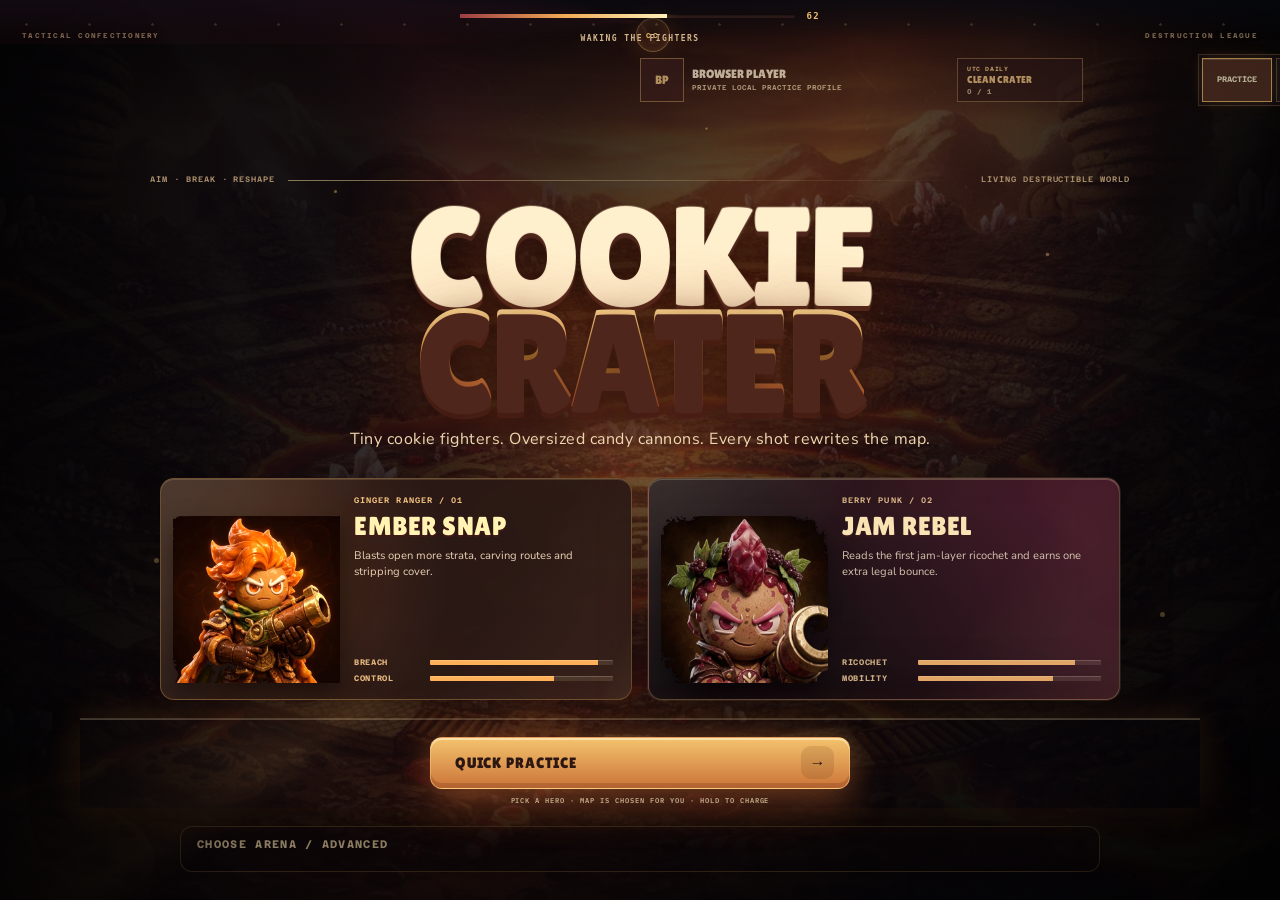
==== commit effbf053: "Give turns a 28s clock, let CLUSTER feel the wind, and make knockback slide people off the crust. Co" ====
--- a/index.html
+++ b/index.html
@@ -36,7 +36,7 @@
       @media(prefers-reduced-motion:reduce){#bootstrap::before,#bootstrap::after,.boot-sigil::before,.boot-sigil::after{animation:none}}
     </style>
     <script src="https://telegram.org/js/telegram-web-app.js"></script>
-    <script type="module" crossorigin src="/assets/index-D_xkoQJZ.js"></script>
+    <script type="module" crossorigin src="/assets/index-BenTwQZf.js"></script>
     <link rel="modulepreload" crossorigin href="/assets/Shader-CDog9Zo5.js">
     <link rel="modulepreload" crossorigin href="/assets/Filter-DRpGdykA.js">
     <link rel="modulepreload" crossorigin href="/assets/GCManagedHash-HRxxM8OA.js">
@@ -47,7 +47,7 @@
     <link rel="modulepreload" crossorigin href="/assets/Cache-j2zzVEnr.js">
     <link rel="modulepreload" crossorigin href="/assets/getPo2TextureFromSource-CXLuyd-F.js">
     <link rel="modulepreload" crossorigin href="/assets/CanvasPool-DnkJDn_s.js">
-    <link rel="stylesheet" crossorigin href="/assets/index-FyTjra-i.css">
+    <link rel="stylesheet" crossorigin href="/assets/index-BD5X-Yx6.css">
   </head>
   <body>
     <section id="bootstrap" role="status" aria-live="polite">
--- a/assets/index-BD5X-Yx6.css
+++ b/assets/index-BD5X-Yx6.css
@@ -0,0 +1 @@
+@import "https://fonts.googleapis.com/css2?family=Azeret+Mono:wght@500;600;700&family=Bowlby+One+SC&family=Cormorant+Garamond:wght@600;700&family=IBM+Plex+Mono:wght@500;600;700&family=Lilita+One&family=Manrope:wght@600;700;800&family=Nunito+Sans:wght@600;700;800;900&display=swap";:root{--lightningcss-light: ;--lightningcss-dark:initial;color-scheme:dark;--ink:#fff6dc;--muted:#aeb7be;--navy:#071022;--panel:#080e19d1;--line:#ffeec22e;--cream:#ffe2a5;--caramel:#e69436;--coral:#ff654f;--jam:#ff4f8b;--mint:#8de5a4;--safe-top:0px;--safe-right:0px;--safe-bottom:0px;--safe-left:0px;font-synthesis:none;text-rendering:optimizelegibility;-webkit-font-smoothing:antialiased;font-family:Manrope,sans-serif}*{box-sizing:border-box}html,body,#app{background:#030712;width:100%;height:100%;margin:0;overflow:hidden}button,input{font:inherit}button{color:inherit}button:focus-visible,input:focus-visible,select:focus-visible,summary:focus-visible,a:focus-visible,[role=button]:focus-visible,[role=radio]:focus-visible{outline:2px solid var(--cream);outline-offset:3px}.skip-link{z-index:90;color:#fff0ce;letter-spacing:.08em;background:#1a120e;border:1px solid #ffd68e6b;padding:10px 14px;font:700 11px/1 Azeret Mono;text-decoration:none;position:absolute;top:12px;left:12px;transform:translateY(-160%)}.skip-link:focus,.skip-link:focus-visible{outline:2px solid var(--cream);outline-offset:3px;transform:none}.game-shell:not([data-phase=intro]) .skip-link{display:none}.game-shell{width:100%;height:100%;padding:var(--safe-top) var(--safe-right) var(--safe-bottom) var(--safe-left);background:#020611}.game-stage{isolation:isolate;width:100%;height:100%;position:relative;overflow:hidden}.canvas-host{position:absolute;inset:0}.canvas-host canvas{touch-action:none;width:100%;height:100%;display:block}.stage-grain{z-index:2;pointer-events:none;opacity:.16;mix-blend-mode:soft-light;background-image:url("data:image/svg+xml,%3Csvg viewBox='0 0 180 180' xmlns='http://www.w3.org/2000/svg'%3E%3Cfilter id='n'%3E%3CfeTurbulence type='fractalNoise' baseFrequency='.85' numOctaves='3' stitchTiles='stitch'/%3E%3C/filter%3E%3Crect width='100%25' height='100%25' filter='url(%23n)' opacity='.34'/%3E%3C/svg%3E");position:absolute;inset:0}.game-shell[data-phase=intro] .battle-top,.game-shell[data-phase=intro] .battle-controls,.game-shell[data-phase=intro] .wind-gauge,.game-shell[data-phase=duel] .battle-top,.game-shell[data-phase=duel] .battle-controls,.game-shell[data-phase=duel] .wind-gauge{opacity:0}.game-shell[data-phase=result] .battle-controls{opacity:0;pointer-events:none}.battle-top{z-index:6;top:max(14px, var(--safe-top));pointer-events:none;grid-template-columns:minmax(240px,1fr) auto minmax(240px,1fr);align-items:start;gap:22px;min-height:70px;display:grid;position:absolute;left:20px;right:20px}.fighter-card{border:1px solid var(--line);-webkit-backdrop-filter:blur(18px)saturate(145%);backdrop-filter:blur(18px)saturate(145%);background:linear-gradient(145deg,#ffffff14,#0000 35%),#050a14ad;border-radius:18px;grid-template-columns:50px minmax(100px,1fr) minmax(80px,160px) 32px;align-items:center;gap:11px;min-height:58px;padding:6px 10px 6px 7px;display:grid;box-shadow:inset 0 1px #ffffff24,0 16px 44px #00000038}.fighter-card--bot{grid-template-columns:32px minmax(80px,160px) minmax(100px,1fr) 50px}.fighter-copy{min-width:0}.fighter-copy small{color:#82909f;letter-spacing:.1em;margin-bottom:3px;font:600 8px/1 IBM Plex Mono;display:block}.fighter-copy strong{white-space:nowrap;font:700 clamp(11px,1vw,14px)/1 Manrope;display:block}.fighter-card--bot .fighter-copy{text-align:right}.health-track{background:#ffffff1a;border-radius:99px;height:7px;overflow:hidden}.health-track i{border-radius:inherit;background:linear-gradient(90deg,#77d989,#c9f18d);width:100%;height:100%;transition:width .5s;display:block}.fighter-card--bot .health-track i{background:linear-gradient(90deg,#ff9d6d,#ff4e64);margin-left:auto}.portrait{background:#cc843a;border:1px solid #ffffff3d;border-radius:50%;width:46px;height:46px;position:relative;overflow:hidden}.portrait:before,.portrait:after{content:none!important;display:none!important}.portrait--berry{background:#902c65}.turn-core{text-align:center;min-width:128px;padding-top:4px}.turn-core>small{color:#8f9dac;letter-spacing:.12em;font:600 8px/1 IBM Plex Mono;display:block}.turn-core>strong{color:var(--cream);letter-spacing:.06em;margin-top:6px;font:800 11px/1 Manrope;display:block}.turn-core>span{background:#040810d6;border-radius:50%;place-items:center;width:42px;height:42px;margin:7px auto 0;display:grid;position:relative}.turn-core i{--progress:360deg;background:conic-gradient(var(--cream) var(--progress), #ffffff1c 0);border-radius:50%;position:absolute;inset:0;-webkit-mask:radial-gradient(circle,#0000 56%,#000 58%);mask:radial-gradient(circle,#0000 56%,#000 58%)}.turn-core b{font:700 11px/1 IBM Plex Mono}.wind-gauge{z-index:5;border-left:2px solid var(--cream);color:#aeb9c4;letter-spacing:.08em;background:#050a1385;align-items:center;gap:8px;padding:8px 11px;font:600 9px/1 IBM Plex Mono;display:flex;position:absolute;top:105px;left:22px}.wind-gauge i{color:var(--cream);font-size:16px;font-style:normal}.wind-gauge strong{color:var(--ink)}.battle-controls{z-index:7;left:18px;right:18px;bottom:max(14px, var(--safe-bottom));grid-template-columns:minmax(400px,1fr) minmax(390px,.8fr) auto;align-items:end;gap:14px;transition:opacity .25s,transform .25s;display:grid;position:absolute}.weapon-dock,.aim-console{border:1px solid var(--line);-webkit-backdrop-filter:blur(20px)saturate(145%);backdrop-filter:blur(20px)saturate(145%);background:#040912c7;box-shadow:inset 0 1px #ffffff1a,0 18px 44px #00000040}.weapon-dock{grid-template-columns:90px repeat(4,1fr)}.move-pad{border-right:1px solid #ffbc5429;grid-template-columns:1fr 1fr;align-content:center;gap:3px;padding-right:6px;display:grid}.move-pad button{color:#ffd27b;cursor:pointer;background:linear-gradient(#49301d,#190e0c);border:1px solid #ffc35d3d;border-radius:8px;min-height:36px;font-size:20px}.move-pad button:disabled{opacity:.35}.move-pad .utility{color:#72efff;border-color:#46ddff80;font:800 11px/1 IBM Plex Mono,monospace;position:relative}.move-pad .utility sup{color:#fff148;font:800 7px/1 IBM Plex Mono,monospace;position:absolute;top:3px;right:4px}.move-pad small{text-align:center;color:#7f6c5d;grid-column:1/-1;font:700 6px/1 IBM Plex Mono}.weapon-dock{border-radius:17px;grid-template-columns:90px repeat(4,1fr);gap:6px;min-height:94px;padding:7px;display:grid}.weapon{text-align:left;cursor:pointer;background:0 0;border:1px solid #0000;border-radius:12px;grid-template-columns:42px 1fr;align-items:center;min-width:0;min-height:62px;padding:6px 22px 6px 7px;transition:all .2s;display:grid;position:relative}.weapon.is-banned{opacity:.35;filter:grayscale(.55)}.weapon:hover:not(:disabled),.weapon.is-active{background:linear-gradient(145deg,#ffe2a526,#ffffff06);border-color:#ffe2a54f}.weapon:disabled{opacity:.48;cursor:not-allowed}.weapon>b{text-overflow:ellipsis;font:700 9px/1 IBM Plex Mono;overflow:hidden}.weapon>small{color:#768494;font:600 7px/1 IBM Plex Mono;position:absolute;top:7px;right:7px}.weapon-glyph{background:#182638;border-radius:9px;place-items:center;width:34px;height:34px;display:grid;position:relative}.weapon-glyph i{border:2px solid var(--cream);border-radius:7px 2px 2px 7px;width:18px;height:8px;transform:rotate(-20deg)}.weapon-glyph--2{background:#42251c}.weapon-glyph--2 i{border-color:#ff8d55;border-radius:2px;transform:rotate(-20deg)skew(-18deg)}.weapon-glyph--3{background:#3c1e2b}.weapon-glyph--3 i{border-color:#ff6b64;border-radius:50%;width:18px;height:18px;box-shadow:8px -4px 0 -5px #ff6b64}.weapon-glyph--4{background:#401a38}.weapon-glyph--4 i{border-color:#ff5b9c;border-radius:4px;width:17px;height:17px;transform:rotate(45deg)}.aim-console{border-radius:17px;grid-template-columns:1fr 1fr 94px;align-items:center;gap:14px;min-height:78px;padding:12px;display:grid}.aim-console label{color:#93a0ad;letter-spacing:.08em;grid-template-columns:1fr auto;gap:7px;min-width:0;font:600 8px/1 IBM Plex Mono;display:grid}.aim-console output{color:var(--ink);font-size:10px}.aim-console input{width:100%;height:15px;accent-color:var(--cream);cursor:ew-resize;grid-column:1/-1;margin:0}.fire-button{cursor:pointer;color:#fff;background:linear-gradient(#ff7659,#ed493e);border:1px solid #fff7dc8c;border-radius:12px;min-height:54px;box-shadow:inset 0 1px #ffffff8c,inset 0 -5px #82201f38,0 8px 25px #ff53413b}.fire-button span{letter-spacing:.04em;font:400 18px/1 Bowlby One SC;display:block}.fire-button small{opacity:.7;margin-top:4px;font:600 7px/1 IBM Plex Mono;display:block}.fire-button:disabled{filter:saturate(.2);opacity:.5;cursor:not-allowed}.sound-button{border:1px solid var(--line);color:#9ca8b3;cursor:pointer;background:#050a12b8;border-radius:10px;min-height:42px;padding:0 12px;font:600 8px/1 IBM Plex Mono}.impact-banner{z-index:8;text-align:center;opacity:0;pointer-events:none;background:linear-gradient(90deg,#0000,#070d18d6 18% 82%,#0000);border-top:1px solid #ffe2a599;border-bottom:1px solid #ffe2a559;min-width:240px;padding:12px 24px;transition:all .22s;position:absolute;top:22%;left:50%;transform:translate(-50%,-18px)scale(.9)}.impact-banner.is-visible{opacity:1;transform:translate(-50%)scale(1)}.impact-banner small{color:#b1bbc2;letter-spacing:.18em;font:600 7px/1 IBM Plex Mono;display:block}.impact-banner strong{color:var(--cream);margin-top:5px;font:400 21px/1 Bowlby One SC;display:block}.intro-panel,.result-panel{z-index:20;background:radial-gradient(circle,#1c405c4d,#0000 40%),linear-gradient(90deg,#02050df5,#030812c7 50%,#02050df5);flex-direction:column;justify-content:center;align-items:center;padding:24px;transition:opacity .55s,visibility .55s;display:flex;position:absolute;inset:0;overflow:auto}.intro-panel:before{content:"";aspect-ratio:1.8;pointer-events:none;border:1px solid #ffe2a521;border-radius:50%;width:min(68vw,880px);position:absolute;box-shadow:inset 0 0 100px #ffab4a0d,0 0 120px #19497033}.intro-kicker{color:#8e9ba7;letter-spacing:.12em;align-items:center;gap:13px;width:min(680px,90vw);font:600 8px/1 IBM Plex Mono;display:flex}.intro-kicker i{background:linear-gradient(90deg,#ffe2a580,#0000);flex:1;height:1px}.intro-panel h1{text-align:center;color:var(--ink);letter-spacing:-.06em;text-shadow:0 12px 50px #00000073;margin:16px 0 8px;font:400 clamp(62px,10vw,138px)/.74 Bowlby One SC;position:relative}.intro-panel h1 em{color:var(--coral);font-style:normal}.intro-panel>p{text-align:center;color:#aeb8c0;max-width:620px;margin:14px 0 22px;font-size:13px;line-height:1.55;position:relative}.hero-select{grid-template-columns:1fr 1fr;gap:10px;width:min(650px,92vw);display:grid;position:relative}.hero-choice{text-align:left;cursor:pointer;background:#ffffff09;border:1px solid #ffffff1f;border-radius:16px;min-height:116px;padding:13px 14px 13px 93px;position:relative;overflow:hidden}.hero-choice>small{color:#8f9aa5;letter-spacing:.09em;font:600 7px/1 IBM Plex Mono;display:block}.hero-choice>strong{color:var(--cream);margin:9px 0 6px;font:800 13px/1 Manrope;display:block}.hero-choice>p{color:#9ba6af;margin:0;font-size:10px;line-height:1.4}.hero-cookie{width:60px;height:60px;box-shadow:none;background:0 0;border-radius:0;position:absolute;top:21px;left:17px}.hero-cookie:before,.hero-cookie:after,.hero-cookie i{content:none!important;display:none!important}.start-button{color:#fff;cursor:pointer;background:linear-gradient(#ff7658,#ed493d);border:1px solid #ffffff8c;border-radius:14px;justify-content:space-between;align-items:center;width:min(330px,86vw);min-height:54px;margin-top:18px;padding:0 15px 0 24px;display:flex;position:relative;box-shadow:inset 0 1px #fff9,inset 0 -5px #74191833,0 17px 44px #ff4e3a33}.start-button span{letter-spacing:.05em;font:400 13px/1 Bowlby One SC}.start-button i{background:#ffffff29;border-radius:10px;place-items:center;width:33px;height:33px;font-style:normal;display:grid}.start-button:hover{filter:brightness(1.07);transform:translateY(-2px)}.intro-note{color:#697785;letter-spacing:.08em;margin-top:12px;font:600 7px/1 IBM Plex Mono}.result-panel{opacity:0;visibility:hidden;pointer-events:none;background:radial-gradient(circle at 72% 48%,#7e302847,#0000 34%),radial-gradient(circle at 34% 46%,#9b5e3024,#0000 32%),linear-gradient(100deg,#090b14 0%,#11101a 54%,#1b0d11 100%);overflow:hidden auto}.result-panel.is-visible{opacity:1;visibility:visible;pointer-events:auto}.pause-panel{z-index:40;-webkit-backdrop-filter:blur(10px);backdrop-filter:blur(10px);opacity:0;visibility:hidden;pointer-events:none;transition:opacity var(--motion-panel) var(--ease-out);background:#07080edb;flex-direction:column;justify-content:center;align-items:center;padding:24px;display:flex;position:absolute;inset:0}.pause-panel.is-visible{opacity:1;visibility:visible;pointer-events:auto}.pause-panel>small{color:#d19b5d;letter-spacing:.16em;font:700 7px/1 Azeret Mono}.pause-panel h2{color:#fff0cf;margin:10px 0 6px;font:400 clamp(38px,7vw,76px)/.9 Lilita One}.pause-panel p{color:#b9a891;text-align:center;max-width:440px;margin:0;font-size:12px}.pause-actions{flex-direction:column;align-items:center;gap:0;width:min(420px,92vw);margin-top:4px;display:flex}.result-menu{margin-top:14px}@media (height<=560px){.pause-panel{justify-content:flex-start;padding:12px;overflow-y:auto}.pause-panel h2{margin:6px 0 4px;font-size:clamp(28px,9vh,48px)}.pause-panel p{display:none}.tutorial-replay{min-height:40px;margin-top:8px}}.result-art{opacity:.9;filter:drop-shadow(0 30px 30px #00000080);background:bottom/contain no-repeat;width:min(38vw,520px);height:82vh;position:absolute;bottom:-3vh;right:5vw}.result-art--ember{background-image:url(/assets/ember-portrait-CUfRs0rF.webp)}.result-art--berry{background-image:url(/assets/jam-portrait-DNkVcE35.webp)}.result-panel>:not(.result-art){z-index:1;position:relative;transform:translate(-12vw)}.result-panel>small{color:var(--cream);letter-spacing:.18em;font:600 9px/1 IBM Plex Mono}.result-panel h2{text-align:center;color:var(--ink);margin:16px 0 10px;font:600 clamp(62px,9vw,116px)/.78 Cormorant Garamond,serif}.result-panel>p{color:#aab5be;margin:0;font-size:14px}.result-stats{gap:8px;margin-top:24px;display:flex}.result-stats span{border:1px solid var(--line);color:#8d99a4;text-align:center;background:#ffffff09;min-width:100px;padding:11px 15px;font:600 8px/1 IBM Plex Mono}.result-stats b{color:var(--cream);margin-bottom:7px;font:700 24px/1 Cormorant Garamond,serif;display:block}.practice-reward{text-align:center;background:linear-gradient(90deg,#0000,#2e1812b8,#0000);border-top:1px solid #d692458c;border-bottom:1px solid #d6924547;width:min(360px,72vw);margin:12px auto 0;padding:9px 14px}.practice-reward small,.practice-reward span{color:#a98a68;letter-spacing:.12em;font:600 6px/1 Azeret Mono;display:block}.practice-reward b{color:#f1c36e;text-shadow:0 2px #4b2118;margin:5px 0 4px;font:400 20px/1 Lilita One;display:block}@media (width<=900px),(height<=560px){.battle-top{grid-template-columns:1fr 92px 1fr;gap:7px;top:8px;left:8px;right:8px}.fighter-card{border-radius:13px;grid-template-columns:38px 1fr 72px 25px;gap:6px;min-height:48px;padding:4px 7px 4px 4px}.fighter-card--bot{grid-template-columns:25px 72px 1fr 38px}.portrait{width:36px;height:36px}.portrait:before,.portrait:after{content:none!important;display:none!important}.fighter-copy small{display:none}.fighter-copy strong{font-size:9px}.health-track{height:5px}.turn-core{min-width:82px}.turn-core>span{width:32px;height:32px;margin-top:4px}.turn-core>strong{margin-top:4px;font-size:8px}.turn-core>small{font-size:6px}.wind-gauge{padding:6px 8px;font-size:7px;top:67px;left:9px}.battle-controls{grid-template-columns:1fr minmax(300px,.95fr);gap:6px;bottom:6px;left:7px;right:7px}.weapon-dock{border-radius:12px;grid-template-columns:58px repeat(4,1fr);min-height:70px;padding:4px}.move-pad{padding-right:3px}.move-pad button{min-height:25px;padding:0;font-size:14px}.weapon{justify-content:center;min-height:50px;padding:3px;display:flex}.weapon-glyph{width:36px;height:36px}.weapon>b{display:none}.weapon>small{font-size:6px;top:4px;right:4px}.aim-console{border-radius:12px;grid-template-columns:1fr 1fr 77px;gap:8px;min-height:60px;padding:7px}.fire-button{border-radius:9px;min-height:45px}.fire-button span{font-size:14px}.sound-button{display:none}.intro-panel{justify-content:flex-start;padding:10px}.intro-kicker{margin-top:8px}.intro-panel h1{margin:10px 0 2px;font-size:clamp(48px,15vh,86px)}.intro-panel>p{max-width:560px;margin:8px 0 10px;font-size:10px}.hero-select{width:min(590px,88vw)}.hero-choice{min-height:86px;padding:10px 10px 8px 76px}.hero-cookie{width:48px;height:48px;top:17px;left:14px}.hero-cookie:before,.hero-cookie:after,.hero-cookie i{content:none!important;display:none!important}.hero-choice>strong{margin:6px 0 4px;font-size:11px}.hero-choice>p{font-size:8px}.start-button{min-height:44px;margin-top:9px}.intro-note{margin-top:7px}}@media (orientation:portrait){.game-stage:after{content:"ROTATE DEVICE";z-index:30;color:var(--cream);letter-spacing:.05em;background:#050a16;place-items:center;font:400 18px/1 Bowlby One SC;display:grid;position:absolute;inset:0}}@media (prefers-reduced-motion:reduce){*,:before,:after{transition-duration:.01ms!important;animation-duration:.01ms!important}}.fighter-card{background:linear-gradient(#ffd6891a,#0000 34%),linear-gradient(90deg,#25110df0,#0d0709e6);border-color:#ffc15c47;border-radius:12px;box-shadow:inset 0 1px #ffe0a630,inset 0 -2px #41160d99,0 10px 30px #00000047}.health-track{background:#160c0d;border:2px solid #00000057;height:9px;box-shadow:inset 0 2px 4px #000000a6}.fighter-card--bot .health-track i{background:linear-gradient(#ff775d,#d93645)}.turn-core>span{background:linear-gradient(#3b1e13,#170b09);border:2px solid #6f3a1e;box-shadow:inset 0 1px #c88742,0 5px 13px #0006}.weapon-glyph{background:linear-gradient(145deg,#49301d,#190e0c);border:1px solid #ffc35d3d}.aim-console{grid-template-columns:1fr 1fr 88px}.fire-button{background:radial-gradient(circle at 38% 24%,#ff9c49,#e84624 52%,#9c211a 78%);border:4px solid #8b3a1e;border-radius:50%;justify-self:center;width:78px;height:78px;min-height:78px;box-shadow:inset 0 2px 2px #ffffff8c,inset 0 -7px 11px #59100d8c,0 0 0 3px #3c1a10,0 9px 22px #ff46233d}.fire-button span{font-size:14px}.fire-button:hover:not(:disabled){transform:translateY(-2px)scale(1.035)}.turn-sequence{z-index:6;-webkit-backdrop-filter:blur(14px);backdrop-filter:blur(14px);background:#140908c2;border:1px solid #ffbe5b33;border-radius:12px;gap:3px;margin:0;padding:5px;list-style:none;display:flex;position:absolute;bottom:108px;left:50%;transform:translate(-50%);box-shadow:inset 0 1px #ffdc961c}.turn-sequence li{color:#786c63;border:1px solid #0000;border-radius:8px;justify-content:center;align-items:center;gap:6px;min-width:58px;height:35px;padding:0 7px;font:700 7px/1 IBM Plex Mono;transition:all .18s;display:flex}.turn-sequence b{background:#ffffff0f;border-radius:50%;place-items:center;width:17px;height:17px;font-size:7px;display:grid}.intro-panel:before{aspect-ratio:auto;width:auto;box-shadow:none;background:radial-gradient(circle at 50% 42%,#0000 0 20%,#05020466 78%);border:0;border-radius:0;inset:0}.intro-kicker{color:#b99464;width:min(980px,94vw);margin-top:18px;position:relative}.intro-panel h1{text-shadow:0 4px #4e1c13,0 18px 40px #0000008c;margin:18px 0 5px;font-size:clamp(42px,5.8vw,82px);line-height:.82}.intro-panel>p{color:#d1bfa8;margin:8px 0 14px}.hero-select{gap:14px;width:min(900px,94vw)}.hero-choice{background:linear-gradient(145deg,#ffc7631c,#0000 42%),#1d0d0ad4;border-color:#ffbc563d;border-radius:12px;min-height:260px;padding:28px 20px 20px 218px;box-shadow:inset 0 1px #ffdc9226,0 18px 50px #00000047}.hero-choice:hover,.hero-choice.is-active{background:radial-gradient(circle at 25% 40%,#ff892b26,#0000 48%),#28110be6;border-color:#d7933b;box-shadow:inset 0 1px #ffe5ad3d,0 0 0 2px #ff9e361f,0 22px 54px #00000061}.hero-choice>strong{color:#ffe0a2;margin:12px 0 9px;font:400 23px/1 Bowlby One SC}.hero-choice>p{color:#c4ad99;font-size:11px;line-height:1.5}.hero-cookie{width:202px;height:auto;box-shadow:none;filter:drop-shadow(0 18px 16px #00000080);background:bottom/contain no-repeat;border-radius:0;top:4px;bottom:4px;left:8px}.hero-cookie:before,.hero-cookie:after,.hero-cookie i{display:none}.hero-cookie--ember{background-image:url(/assets/ember-portrait-CUfRs0rF.webp)}.hero-cookie--berry{background-image:url(/assets/jam-portrait-DNkVcE35.webp)}.hero-stats{gap:7px;margin-top:17px;display:grid}.hero-stats i{color:#9c816b;grid-template-columns:68px 1fr;align-items:center;font:700 7px/1 IBM Plex Mono;display:grid;position:relative}.hero-stats i:after{content:"";background:linear-gradient(90deg, #f0a33b var(--value), #ffffff17 var(--value));border-radius:5px;height:4px}.intro-panel .start-button{color:#35180d;background:linear-gradient(#f1c56c,#c98d37);border-color:#d5a04f;border-radius:9px;width:min(390px,86vw);box-shadow:inset 0 2px #ffffff8c,inset 0 -4px #642f1038,0 16px 38px #00000052}.intro-panel .start-button i{background:#471f0c21}.duel-panel{z-index:19;visibility:hidden;opacity:0;pointer-events:none;background:radial-gradient(circle,#672d1433,#0000 28%),linear-gradient(90deg,#070204f7,#130808cc,#070204f7);grid-template-columns:1fr auto 1fr;align-items:center;gap:3vw;padding:26px 8vw;transition:opacity .25s;display:grid;position:absolute;inset:0}.duel-panel.is-visible{visibility:visible;opacity:1}.duel-side{flex-direction:column;justify-content:flex-end;align-items:center;height:min(70vh,560px);display:flex}.duel-art{filter:drop-shadow(0 28px 24px #0000008c);background:bottom/contain no-repeat;flex:1;width:min(28vw,350px);min-height:0}.duel-art--ember{background-image:url(/assets/ember-portrait-CUfRs0rF.webp)}.duel-art--berry{background-image:url(/assets/jam-portrait-DNkVcE35.webp)}.duel-side--player .duel-art{transform:scaleX(-1)}.duel-side small{color:#a78252;letter-spacing:.16em;font:700 8px/1 IBM Plex Mono}.duel-side strong{color:#ffe0a2;margin-top:8px;font:700 clamp(18px,2.2vw,32px)/1 Cormorant Garamond,serif}.duel-versus{text-align:center;flex-direction:column;align-items:center;display:flex}.duel-versus small,.duel-versus span{color:#a78252;letter-spacing:.12em;font:700 7px/1 IBM Plex Mono}.duel-versus i{color:#d9b779;letter-spacing:.08em;white-space:nowrap;margin-top:9px;font:600 6px/1 Azeret Mono}.duel-versus b{color:#ffd784;background:radial-gradient(circle at 35% 25%,#6b2d16,#1a0908 68%);border:3px solid #a76325;border-radius:50%;place-items:center;width:96px;height:96px;margin:16px 0;font:700 31px/1 Cormorant Garamond,serif;display:grid;box-shadow:inset 0 2px #ffde9f4d,0 0 55px #ff661f2e}@media (width<=900px),(height<=560px){.intro-kicker{margin-top:7px}.intro-panel h1{margin:7px 0 0;font-size:clamp(37px,12vh,57px)}.intro-panel>p{margin:4px 0 7px;font-size:9px}.hero-select{gap:8px;width:min(760px,94vw)}.hero-choice{min-height:176px;padding:16px 10px 10px 150px}.hero-cookie{width:145px;left:2px}.hero-choice>strong{margin:7px 0 5px;font-size:15px}.hero-choice>p{font-size:8px}.hero-stats{gap:4px;margin-top:8px}.hero-stats i{grid-template-columns:52px 1fr;font-size:6px}.intro-panel .start-button{min-height:42px}.turn-sequence{bottom:75px}.turn-sequence li{min-width:42px;height:27px;padding:0 4px}.turn-sequence span{display:none}.fire-button{border-width:2px;width:48px;height:48px;min-height:48px}.fire-button span{font-size:9px}.fire-button small{display:none}.aim-console{grid-template-columns:1fr 1fr 53px}.duel-panel{padding:8px 8vw}.duel-side{height:82vh}.duel-art{width:27vw}.duel-versus b{width:64px;height:64px;margin:8px 0;font-size:22px}.duel-side strong{margin-top:4px;font-size:16px}.result-art{width:34vw;height:88vh;right:1vw}.result-panel>:not(.result-art){transform:translate(-15vw)}}:root{--panel:#070a1fe6;--line:#4ddaff4d;--cream:#fff17a;--coral:#ff4d8f}.game-stage{background:#07113a}.stage-grain{opacity:.15;background-image:radial-gradient(circle at 16% 30%,#ff3d9d47,#0000 24%),radial-gradient(circle at 82% 16%,#ff84223d,#0000 22%)}.fighter-card{background:linear-gradient(105deg,#3a0734f2,#090b26e8);border-color:#e13a9b;box-shadow:inset 0 1px #ffffff2e,0 0 0 2px #ee309e1f,0 10px 30px #06021859}.fighter-card--bot{background:linear-gradient(255deg,#4a1907f5,#090b26e8);border-color:#ff8c22;box-shadow:inset 0 1px #ffffff2e,0 0 0 2px #ff8c2221,0 10px 30px #06021859}.portrait{background-color:#171043;background-position:50% 18%;background-repeat:no-repeat;background-size:125%;border-color:#ffffff3d}.portrait span{display:none}.health-track{background:#08091d;border-color:#02030fb3}.health-track i{background:linear-gradient(90deg,#eeff37,#79e739);box-shadow:0 0 10px #aeff2b6b}.turn-core>span{background:radial-gradient(circle at 38% 28%,#60400d,#100a29 66%);border-color:#ff9a2e;box-shadow:inset 0 1px #fff276,0 0 18px #ff771b42}.wind-gauge{color:#8cecff;background:#050a23d1;border-color:#46ddff}.weapon-dock,.aim-console{background:linear-gradient(#375cbe21,#0000 34%),#05081deb;border-color:#52daff66;box-shadow:inset 0 1px #89e7ff30,0 18px 44px #00001470}.fighter-card.is-active{animation:1.8s ease-in-out infinite active-team-breathe;transform:translateY(2px);box-shadow:inset 0 1px #ffecc233,inset 0 -3px #1207076b,0 0 0 2px #e8aa5333,0 10px 28px #15090861}.fighter-card--bot.is-active{box-shadow:inset 0 1px #ffecc22e,0 0 0 2px #be445733,0 10px 28px #15090861}@keyframes active-team-breathe{0%,to{filter:brightness()}50%{filter:brightness(1.1)}}.weapon{border-color:#5b5eb052}.weapon-glyph{background:linear-gradient(145deg,#20295a,#0a0d2c);border-color:#5be2ff61}.move-pad{border-right-color:#44daff47}.move-pad button{color:#fff15a;background:linear-gradient(#49335e,#14103a);border-color:#f2b52d}.move-pad button:hover:not(:disabled){background:#38144c;border-color:#ff4ca7}.range-input input::-webkit-slider-thumb{background:#fff148;box-shadow:0 0 0 3px #ff5f27,0 0 14px #fff14870}.fire-button{background:radial-gradient(circle at 36% 24%,#fff65c,#ff7a1f 48%,#ec255e 78%);border-color:#ffe43d;box-shadow:inset 0 2px 2px #ffffffb8,inset 0 -7px 11px #800c496b,0 0 0 3px #36206f,0 0 0 6px #42e1ff6b,0 9px 24px #ff358857}.fire-button:hover:not(:disabled){filter:saturate(1.22)brightness(1.08)}.turn-sequence{background:#080723d1;border-color:#56d5ff57;box-shadow:inset 0 1px #8fe2ff29,0 8px 24px #0000154d}.impact-banner{background:linear-gradient(110deg,#48094df0,#0b0f36f0);border-color:#fff052;box-shadow:0 0 0 3px #ff329a38,0 18px 55px #0006}.impact-banner small{color:#57e5ff}.impact-banner strong{color:#fff159;text-shadow:2px 2px #e8308e}.chain-meter{z-index:7;color:#fff06a;opacity:0;pointer-events:none;background:linear-gradient(120deg,#550f66f0,#0d0f37f0);border:2px solid #ff3f9f;border-radius:10px;align-items:center;gap:8px;padding:7px 11px 7px 8px;transition:all .18s cubic-bezier(.2,.9,.2,1.2);display:flex;position:absolute;top:116px;left:14px;transform:translate(-18px)rotate(-2deg);box-shadow:3px 4px #261153,0 0 18px #ff319a3d}.chain-meter.is-visible{opacity:1;transform:translate(0)rotate(-2deg)}.chain-meter b{color:#fff;text-shadow:2px 2px #ff3d9d;font:400 21px/1 Bowlby One SC}.chain-meter span{letter-spacing:.04em;font:400 9px/1 Bowlby One SC}.hero-choice{background:linear-gradient(145deg,#2a2067d6,#0d0828e8);border-color:#4edaff59}.hero-choice:first-child:hover,.hero-choice:first-child.is-active{background:radial-gradient(circle at 25% 40%,#ff7e1e42,#0000 48%),#160a2ef0;border-color:#ff982b}.hero-choice:last-child:hover,.hero-choice:last-child.is-active{background:radial-gradient(circle at 25% 40%,#ff2d9742,#0000 48%),#160a2ef0;border-color:#ff3c9e}.intro-panel .start-button{color:#24103f;background:linear-gradient(105deg,#ffdb32,#ff7e22 54%,#ff3a91);border-color:#fff052;box-shadow:inset 0 2px #fff9,0 0 0 3px #56e1ff40,0 16px 38px #0f032a61}@media (width<=900px),(height<=560px){.chain-meter{padding:4px 7px;top:75px;left:7px}.chain-meter b{font-size:14px}.chain-meter span{font-size:6px}}:root{--ink:#fff0cf;--muted:#b9a891;--panel:#231411eb;--line:#ffd28e40;--cream:#f4c875;--caramel:#c97932;--coral:#db5d3f;--jam:#bd3659;--mint:#8abf73;--color-background:#111827;--color-surface:#231411;--color-surface-elevated:#342019;--color-text:#fff0cf;--color-text-muted:#b9a891;--color-interactive:#d69245;--color-focus:#ffe3a1;--color-success:#8abf73;--color-danger:#d7534d;--space-1:4px;--space-2:8px;--space-3:12px;--space-4:16px;--space-6:24px;--radius-sm:8px;--radius-md:14px;--radius-lg:22px;--touch-target:44px;--motion-instant:90ms;--motion-micro:.18s;--motion-panel:.32s;--ease-out:cubic-bezier(.2,.8,.2,1);font-family:Nunito Sans,sans-serif}html,body,#app,.game-shell,.game-stage{background:#111827}.stage-grain{opacity:.12;mix-blend-mode:overlay;background-image:url("data:image/svg+xml,%3Csvg viewBox='0 0 180 180' xmlns='http://www.w3.org/2000/svg'%3E%3Cfilter id='n'%3E%3CfeTurbulence type='fractalNoise' baseFrequency='.72' numOctaves='3' stitchTiles='stitch'/%3E%3C/filter%3E%3Crect width='100%25' height='100%25' filter='url(%23n)' opacity='.44'/%3E%3C/svg%3E")}.battle-top{top:max(10px, var(--safe-top));grid-template-columns:minmax(240px,324px) 1fr minmax(240px,324px);align-items:start;gap:12px;min-height:58px;left:14px;right:14px}.fighter-card{-webkit-backdrop-filter:blur(8px);backdrop-filter:blur(8px);background:linear-gradient(#ffdca517,#0000 38%),linear-gradient(90deg,#3a1917f5,#1d1212eb);border:1px solid #ffcd7e57;border-radius:7px;grid-template-columns:40px 1fr minmax(60px,106px) 28px;gap:8px;min-height:52px;padding:5px 9px 5px 6px;box-shadow:inset 0 1px #ffecc229,inset 0 -3px #1207076b,0 8px 24px #15090847}.fighter-card--bot{background:linear-gradient(#ffdca517,#0000 38%),linear-gradient(270deg,#462212f5,#1d1212eb);grid-template-columns:28px minmax(60px,106px) 1fr 40px;justify-self:end}.portrait{background-color:#38221c;border-color:#ffd99770;border-radius:6px;width:38px;height:38px}.portrait:before,.portrait:after{display:none}.fighter-copy small{color:#b5946f;letter-spacing:.08em;margin-bottom:4px;font:600 7px/1 Azeret Mono}.fighter-copy strong{color:#fff0cf;letter-spacing:.02em;font:900 12px/1 Nunito Sans}.unit-pips{gap:3px;margin-top:5px;display:flex}.fighter-card--bot .unit-pips{justify-content:flex-end}.unit-pips i{background:#dca052;border-radius:2px;width:14px;height:3px;transition:opacity .25s,transform .25s,background-color .25s;box-shadow:0 0 0 1px #ffdc9929}.fighter-card--bot .unit-pips i{background:#b94158}.unit-pips i.is-ko{opacity:.2;background:#4e3c38;transform:scaleX(.65)}.fighter-card--bot{border-color:#be445794}.fighter-card>b{color:#f7d695;font:700 10px/1 Azeret Mono}.health-track{background:#170e0e;border:1px solid #1b0e0d;border-radius:3px;height:6px}.health-track i{box-shadow:none;background:linear-gradient(90deg,#6b9e54,#b3d675)}.fighter-card--bot .health-track i{box-shadow:none;background:linear-gradient(90deg,#e79b4a,#c84445)}.turn-core{align-self:start;min-width:156px;padding-top:0}.turn-core>small{color:#c2a57c;font:600 7px/1 Azeret Mono}.turn-core>strong{color:#fff1cf;letter-spacing:.04em;text-shadow:0 2px #3b1f17;margin-top:4px;font:400 14px/1 Lilita One}.turn-core>span{background:radial-gradient(circle at 38% 30%,#81502e,#2b1714 70%);border:2px solid #9d5e2c;border-radius:44% 56% 48% 52%;width:42px;height:42px;margin-top:5px;box-shadow:inset 0 1px #e0a665,0 4px 12px #210e095c}.turn-core b{color:#fff1cf;font:700 10px/1 Azeret Mono}.turn-core i{background:conic-gradient(#f3c26a var(--progress), #ffe8be1a 0)}.wind-gauge{color:#bda98c;background:#231412bd;border:1px solid #e6bd7d40;border-left:3px solid #d69245;gap:6px;padding:5px 8px;font:600 7px/1 Azeret Mono;top:72px;left:16px}.wind-gauge i,.wind-gauge strong{color:#f2ca82}.turn-sequence{display:none}.battle-controls{left:50%;right:auto;bottom:max(10px, var(--safe-bottom));grid-template-columns:minmax(550px,1.25fr) minmax(350px,.75fr) 42px;gap:8px;width:min(1040px,100% - 24px);transform:translate(-50%)}.is-bot-turn .battle-controls{opacity:.48;transform:translate(-50%)translateY(4px)}.is-projectile-flight .battle-controls{opacity:.08;transform:translate(-50%)translateY(8px)}.weapon-dock,.aim-console{-webkit-backdrop-filter:blur(9px);backdrop-filter:blur(9px);background:linear-gradient(#ffdca412,#0000 32%),#221311f0;border:1px solid #e6b86f4d;box-shadow:inset 0 1px #ffe5b521,inset 0 -3px #0c05056b,0 10px 28px #12080759}.weapon-dock{border-radius:8px;grid-template-columns:76px repeat(4,1fr);gap:4px;min-height:82px;padding:5px}.move-pad{border-right-color:#deb26b33;gap:2px;padding-right:4px}.move-pad button{color:#edc47f;background:linear-gradient(#4b2c21,#251512);border:1px solid #ddb06952;border-radius:4px;min-height:26px;font-size:15px}.move-pad .utility{color:#e7ad5c;border-color:#de9e5061}.move-pad .utility sup{color:#f5d69d;font-family:Azeret Mono}.move-pad small{color:#92775e;font-family:Azeret Mono}.weapon{background:#160c0c57;border:1px solid #845b415c;border-radius:5px;grid-template-columns:38px 1fr;min-height:64px;padding:5px 18px 5px 6px}.weapon:hover:not(:disabled),.weapon.is-active{background:radial-gradient(circle at 50% 0,#eaa44b33,#0000 62%),#3a2118;border-color:#d69a4d;box-shadow:inset 0 0 12px #e191371a,0 0 0 1px #fac46e21}.weapon:nth-of-type(3).is-active{border-color:#d69a4d}.weapon>b{color:#e8c18a;font:700 9px/1 Azeret Mono}.weapon>small{color:#a58a6c;font-family:Azeret Mono}.weapon-glyph{background:radial-gradient(circle at 35% 28%,#63422d,#241412);border:1px solid #ddb0694d;border-radius:50%;width:32px;height:32px}.aim-console{border-radius:8px;grid-template-columns:1fr 1fr 64px;gap:9px;min-height:82px;padding:10px}.aim-console label{color:#a99175;font:600 8px/1 Azeret Mono}.aim-console output{color:#f3d293;font-family:Azeret Mono}.aim-console input{accent-color:#d68d43}.fire-button{background:radial-gradient(circle at 38% 26%,#f0b95f,#c65e31 54%,#713024 82%);border:3px solid #744025;border-radius:50%;width:58px;height:58px;min-height:58px;box-shadow:inset 0 2px #ffefc594,inset 0 -6px #4b15116b,0 0 0 2px #2e1712,0 7px 17px #250e0961}.fire-button span{font:400 11px/1 Lilita One}.fire-button:hover:not(:disabled){filter:brightness(1.08);transform:translateY(-2px)scale(1.025)}.sound-button{color:#9e876e;background:#201210e0;border-color:#dcaf6d42;border-radius:5px;min-height:38px;padding:0 6px;font:600 6px/1 Azeret Mono}.impact-banner{min-width:220px;box-shadow:none;background:linear-gradient(90deg,#0000,#2a1613e6 18% 82%,#0000);border:0;border-top:1px solid #f6cb7e99;border-bottom:1px solid #f6cb7e59;padding:9px 22px;top:17%}.impact-banner small{color:#bca17d;font-family:Azeret Mono}.impact-banner strong{color:#ffe2a0;text-shadow:0 2px #4b2118;font:400 19px/1 Lilita One}.chain-meter{color:#f2c77c;background:#301914eb;border:1px solid #c6783d;border-radius:5px;padding:5px 8px;top:79px;left:16px;box-shadow:2px 3px #24110f}.chain-meter b{text-shadow:none;font:400 17px/1 Lilita One}.chain-meter span{font:400 8px/1 Lilita One}.intro-panel{background:radial-gradient(circle at 50% 44%,#8f4f2e26,#0000 34%),linear-gradient(90deg,#0f0e16f5,#1e191bd6 50%,#0f0e16f5);justify-content:center}.intro-panel h1{letter-spacing:-.03em;text-shadow:0 4px #4c261d,0 15px 34px #0000006b;margin:12px 0 4px;font:400 clamp(48px,7vw,92px)/.78 Lilita One}.intro-panel h1 em{color:#e18a45}.intro-panel>p{color:#bba990;font-size:12px}.intro-kicker{color:#a78c6a;font-family:Azeret Mono}.hero-select{width:min(780px,92vw)}.hero-choice{background:linear-gradient(145deg,#5e362361,#1c1213e6);border:1px solid #dbad6840;border-radius:7px;min-height:210px;padding:22px 16px 16px 172px}.hero-choice:first-child:hover,.hero-choice:first-child.is-active,.hero-choice:last-child:hover,.hero-choice:last-child.is-active{background:radial-gradient(circle at 25% 42%,#ce7b3730,#0000 46%),#271714f0;border-color:#d7984d;box-shadow:inset 0 1px #ffdea524,0 12px 30px #0e06054d}.hero-cookie{width:162px;top:7px;bottom:5px;left:5px}.hero-choice>small,.hero-stats i{color:#a58a68;font-family:Azeret Mono}.hero-choice>strong{color:#f6d79d;font:400 20px/1 Lilita One}.hero-choice>p{color:#b6a28c}.hero-stats i:after{background:linear-gradient(90deg, #d69648 var(--value), #ffe5b91a var(--value))}.intro-panel .start-button{color:#2c1712;background:linear-gradient(#e0ad63,#ae692f);border-color:#d7a05a;border-radius:6px;box-shadow:inset 0 2px #fff3ca73,inset 0 -4px #4c1c0f33,0 12px 30px #0c050459}.start-button span{font-family:Lilita One}@media (width<=900px),(height<=560px){.battle-top{grid-template-columns:minmax(200px,1fr) 116px minmax(200px,1fr);top:6px;left:7px;right:7px}.fighter-card{border-radius:5px;grid-template-columns:32px 1fr 60px 22px;min-height:42px}.fighter-card--bot{grid-template-columns:22px 60px 1fr 32px}.portrait{width:30px;height:30px}.turn-core>span{width:30px;height:30px;margin-top:3px}.turn-core>strong{font-size:8px}.wind-gauge{top:58px;left:7px}.battle-controls{grid-template-columns:minmax(430px,1.3fr) minmax(270px,.7fr);gap:5px;width:calc(100% - 10px);bottom:5px}.weapon-dock{grid-template-columns:54px repeat(4,1fr);min-height:62px;padding:3px}.move-pad button{min-height:21px}.weapon{min-height:54px}.weapon-glyph{width:32px;height:32px}.aim-console{grid-template-columns:1fr 1fr 48px;min-height:62px;padding:6px}.fire-button{border-width:2px;width:44px;height:44px;min-height:44px}.sound-button{display:none}.intro-panel h1{font-size:clamp(38px,12vh,62px)}.hero-choice{min-height:164px;padding:13px 9px 9px 130px}.hero-cookie{width:126px}}.fighter-copy small{display:none}.weapon-dock{grid-template-columns:none;display:flex}.move-pad{flex:0 0 76px}.weapon{flex:1 1 0;transition:flex .22s,border-color .18s,background-color .18s,transform .18s}.weapon.is-active{flex:1.65 1 0}@media (width<=900px),(height<=560px){.weapon-dock{min-height:100px}.move-pad{flex-basis:138px;grid-template-rows:repeat(2,44px);grid-template-columns:repeat(3,44px);align-content:center}.move-pad button{min-width:44px;min-height:44px}.weapon{min-height:92px}.weapon.is-active{flex:1.45 1 0}.aim-console{min-height:100px}.wind-gauge{background:#1f100ed1;padding:4px 7px;display:flex;top:55px;left:50%;transform:translate(-50%)}.weapon.is-active>b{color:#f4d9a5;letter-spacing:.04em;font:700 6px/1 Azeret Mono;display:block;position:absolute;bottom:4px;left:50%;transform:translate(-50%)}}.game-shell[data-phase=result] .battle-top,.game-shell[data-phase=result] .wind-gauge,.game-shell[data-phase=result] .battle-controls,.game-shell[data-phase=result] .chain-meter,.game-shell[data-phase=result] .turn-sequence,.game-shell[data-phase=result] .objective-card{display:none!important}.game-shell[data-phase=result] .impact-banner{visibility:hidden;opacity:0!important}@media (width<=900px),(height<=560px){.result-panel{padding:8px 30vw 8px 12px}.result-panel>:not(.result-art){transform:translate(0)}.result-panel h2{margin:7px 0 5px;font-size:clamp(42px,8vw,64px)}.result-panel>p{text-align:center;max-width:420px;font-size:9px}.result-stats{margin-top:8px}.result-stats span{min-width:72px;padding:6px 9px}.result-stats b{margin-bottom:4px;font-size:18px}.practice-reward{width:min(330px,60vw);margin-top:6px;padding:5px 10px}.practice-reward b{margin:3px 0;font-size:16px}.result-panel .start-button{min-height:42px;margin-top:7px}}@media (prefers-contrast:more){:root{--line:#fff0ca9e;--muted:#e1cfb5}.fighter-card,.weapon-dock,.aim-console,.hero-choice{border-width:2px}button:focus-visible,input:focus-visible{outline-width:3px}}.intro-panel{--cursor-x:50%;--cursor-y:50%;-webkit-overflow-scrolling:touch;overscroll-behavior:contain;padding:max(118px, calc(env(safe-area-inset-top,0px) + 96px)) max(16px, env(safe-area-inset-right,0px)) calc(118px + env(safe-area-inset-bottom,0px)) max(16px, env(safe-area-inset-left,0px));background:radial-gradient(circle at var(--cursor-x) var(--cursor-y), #f49c4326, transparent 23%), linear-gradient(118deg, #08080efa 0 30%, #231212e6 52%, #0b080ffa 76%), url(/assets/candy-riot-battle-backdrop-BDHnoYrJ.webp) center / cover;justify-content:flex-start;overflow:hidden auto}.intro-cta-bar{z-index:30;width:min(420px,100% - 8px);padding:14px 10px calc(12px + env(safe-area-inset-bottom,0px));pointer-events:none;background:linear-gradient(#0000 0%,#08060cb8 28%,#08060cf5 70%);flex-direction:column;align-items:center;gap:8px;margin-top:auto;display:flex;position:sticky;bottom:0}.intro-cta-bar .start-button,.intro-cta-bar .intro-note{pointer-events:auto}.intro-cta-bar .start-button{width:min(380px,92vw);min-height:48px;margin-top:0}.intro-cta-bar .intro-note{text-align:center;margin-top:0}.intro-panel:before{aspect-ratio:auto;background:conic-gradient(from 210deg at 50% 56%, transparent 0 7%, #eea8521f 8%, transparent 12% 32%, #b8364d1a 35%, transparent 39%);width:auto;box-shadow:none;opacity:.8;border:0;border-radius:0;inset:-20%;transform:rotate(-2deg)}.intro-panel:after{content:"";pointer-events:none;mix-blend-mode:multiply;background:linear-gradient(90deg,#030409d1,#0000 24% 76%,#030409d1),linear-gradient(#03040980,#0000 20% 72%,#030409b3);position:absolute;inset:0}.intro-ambient{z-index:0;pointer-events:none;position:absolute;inset:0}.intro-ambient i{opacity:.4;background:#ffd27c;border-radius:50%;width:5px;height:5px;animation:5s ease-in-out infinite intro-ember;position:absolute;box-shadow:0 0 18px #e47f41}.intro-ambient i:first-child{animation-delay:-1s;top:62%;left:12%}.intro-ambient i:nth-child(2){animation-delay:-3.2s;top:21%;left:26%;transform:scale(.6)}.intro-ambient i:nth-child(3){animation-delay:-2.1s;top:74%;left:43%}.intro-ambient i:nth-child(4){animation-delay:-.4s;top:28%;right:18%;transform:scale(.7)}.intro-ambient i:nth-child(5){animation-delay:-4s;top:68%;right:9%}.intro-ambient i:nth-child(6){animation-delay:-1.8s;top:14%;left:55%;transform:scale(.45)}.intro-brand{z-index:2;color:#e6c49285;letter-spacing:.18em;justify-content:space-between;align-items:center;font:700 7px/1 Azeret Mono;display:flex;position:absolute;top:18px;left:22px;right:22px}.intro-brand b{color:#e7b66e;background:#271311b8;border:1px solid #ecb76761;border-radius:50%;place-items:center;width:34px;height:34px;display:grid;box-shadow:inset 0 0 16px #f297401f}.intro-kicker,.intro-panel h1,.intro-panel>p,.hero-select,.intro-panel .start-button,.intro-note{z-index:3;position:relative}.intro-cta-bar{z-index:30}.intro-panel h1{perspective:600px;text-shadow:0 4px #4c261d,0 15px 34px #0000008a,0 0 64px #d25d362e;margin:10px 0 8px;font-size:clamp(62px,8.4vw,132px);line-height:.72}.intro-panel h1 span{color:#fff0cf;display:inline-block;transform:rotateX(-2deg)}.intro-panel h1 em{color:#efa651;background:linear-gradient(#ffe0a0 0,#eea24d 48%,#b8543b 100%);-webkit-text-fill-color:transparent;filter:drop-shadow(0 5px #53251d);-webkit-background-clip:text;background-clip:text;display:inline-block}.intro-panel>p{color:#c7b396;letter-spacing:.02em;max-width:720px;margin:13px 0 18px;font-size:12px}.hero-select{perspective:1100px;gap:16px;width:min(1120px,92vw)}.hero-choice{--tilt-x:0deg;--tilt-y:0deg;clip-path:polygon(18px 0,100% 0,100% calc(100% - 20px),calc(100% - 18px) 100%,0 100%,0 18px);min-height:264px;transform:rotateX(var(--tilt-y)) rotateY(var(--tilt-x)) translateZ(0);transform-style:preserve-3d;background:linear-gradient(125deg,#6f3a2285,#1e1113ed 55%,#0f0c11fa);border:1px solid #ecb76742;border-radius:0;padding:34px 26px 22px 248px;transition:border-color .18s,filter .18s;overflow:visible;box-shadow:inset 0 1px #ffe4b126,0 20px 45px #06030557}.hero-choice:after{content:"";pointer-events:none;opacity:.5;background:linear-gradient(112deg,#0000 22%,#ffecc329 34%,#0000 44%);position:absolute;inset:0;transform:translate(-75%)}.hero-choice:hover:after,.hero-choice.is-active:after{animation:.8s ease-out forwards hero-sheen}.hero-choice:hover,.hero-choice.is-active{filter:brightness(1.08);background:radial-gradient(circle at 26% 45%,#e0803740,#0000 38%),linear-gradient(125deg,#5c2f1fb8,#1e1113fa 62%);border-color:#f6be64d1}.hero-choice:last-child:hover,.hero-choice:last-child.is-active{background:radial-gradient(circle at 26% 45%,#cd37683d,#0000 38%),linear-gradient(235deg,#531c34b3,#1d1016fa 62%)}.hero-aura{z-index:0;filter:blur(8px);opacity:.4;background:radial-gradient(circle,#ee973f42,#0000 68%);border-radius:50%;width:190px;height:190px;position:absolute;top:28px;left:40px;transform:scale(.8)}.hero-choice:last-child .hero-aura{background:radial-gradient(circle,#cf35674d,#0000 68%)}.hero-choice.is-active .hero-aura{animation:2.4s ease-in-out infinite hero-aura-pulse}.hero-cookie{z-index:1;width:252px;transform:translate3d(calc((var(--pointer-x,.5) - .5) * 8px), calc((var(--pointer-y,.5) - .5) * 6px), 24px);filter:drop-shadow(0 24px 18px #0000007a);top:-22px;bottom:-6px;left:-4px}.hero-choice.is-active .hero-cookie{animation:2.8s ease-in-out infinite hero-idle}.hero-choice>small{color:#c39c6a;letter-spacing:.13em}.hero-choice>strong{text-shadow:0 2px #3d1816;margin-top:14px;font-size:28px}.hero-choice>p{max-width:270px;font-size:10px;line-height:1.5}.hero-stats{margin-top:14px}.hero-stats i{letter-spacing:.08em}.intro-panel .start-button{clip-path:polygon(12px 0,100% 0,100% calc(100% - 12px),calc(100% - 12px) 100%,0 100%,0 12px);color:#2d1712;background:linear-gradient(#f4c36e,#cb7438);border:1px solid #ffd384;border-radius:2px;width:min(380px,86vw);min-height:58px;margin-top:18px;box-shadow:inset 0 2px #fff8d7a3,inset 0 -6px #5b1e1333,0 14px 40px #d6683347}.intro-panel .start-button:before{content:"";pointer-events:none;background:linear-gradient(110deg,#0000 30%,#ffffff70,#0000 52%);position:absolute;inset:-1px;transform:translate(-110%)}.intro-panel .start-button:hover:before{animation:.65s ease-out button-energy}.intro-panel .start-button:active{transform:translateY(3px)scale(.985)}.duel-panel.is-visible .duel-side{animation:.62s cubic-bezier(.2,.85,.18,1.15) both duel-entry}.duel-panel.is-visible .duel-side--bot{animation-name:duel-entry-right}.duel-panel.is-visible .duel-versus b{animation:.48s cubic-bezier(.2,.9,.2,1.3) .18s both versus-slam}.duel-versus>strong{color:#f0b565;letter-spacing:.14em;margin:8px 0;font:400 10px/1 Lilita One;display:block}.fighter-card,.weapon-dock,.aim-console{clip-path:polygon(7px 0,100% 0,100% calc(100% - 7px),calc(100% - 7px) 100%,0 100%,0 7px);border-radius:0}.fighter-card.is-active{box-shadow:inset 0 1px #ffecc233,inset 0 -3px #1207076b,0 0 0 1px #eaa64b42,0 0 28px #e0823829}.weapon{overflow:hidden;transform:translateZ(0)}.weapon:after{content:"";pointer-events:none;background:linear-gradient(120deg,#0000 25%,#ffedc224,#0000 48%);position:absolute;inset:0;transform:translate(-120%)}.weapon:hover:after,.weapon.is-active:after{animation:.52s ease-out weapon-sheen}.weapon:active:not(:disabled){transform:translateY(2px)scale(.97)}.health-track i{transition:width .38s cubic-bezier(.18,.9,.22,1.2)}.fire-button{isolation:isolate;--charge:0%;position:relative;overflow:visible}.fire-button:before{content:"";z-index:-1;border-radius:inherit;clip-path:inset(calc(100% - var(--charge)) 0 0);background:#ffde7e7a;transition:clip-path 30ms linear;position:absolute;inset:4px}.fire-button span,.fire-button small{z-index:1;position:relative}.fire-button:after{content:"";z-index:-1;opacity:0;border:1px solid #f1ae5140;border-radius:50%;position:absolute;inset:-8px;transform:scale(.8)}.fire-button:hover:not(:disabled):after{animation:1s ease-out infinite fire-ready}.game-shell[data-phase=battle] .turn-sequence{opacity:.46;transition:opacity .18s,transform .18s;display:flex}.game-shell.is-projectile-flight .turn-sequence{opacity:1;transform:translate(-50%)translateY(-4px)}@keyframes intro-ember{0%,to{opacity:.08;transform:translateY(18px)scale(.6)}45%{opacity:.65;transform:translate(12px,-24px)scale(1)}}@keyframes hero-idle{0%,to{transform:translateY(0)rotate(-.25deg)}48%{transform:translateY(-5px)rotate(.45deg)scale(1.012,.992)}}@keyframes hero-aura-pulse{50%{opacity:.82;transform:scale(1.12)}}@keyframes hero-sheen{to{transform:translate(85%)}}@keyframes button-energy{to{transform:translate(120%)}}@keyframes duel-entry{0%{opacity:0;transform:translate(-34vw,12px)rotate(-5deg)scale(.86)}}@keyframes duel-entry-right{0%{opacity:0;transform:translate(34vw,12px)rotate(5deg)scale(.86)}}@keyframes versus-slam{0%{opacity:0;filter:blur(8px);transform:scale(2.6)rotate(-10deg)}}@keyframes weapon-sheen{to{transform:translate(130%)}}@keyframes fire-ready{0%{opacity:.65;transform:scale(.82)}to{opacity:0;transform:scale(1.3)}}@media (orientation:portrait){.game-stage:after{display:none}.intro-panel{padding:62px 14px calc(118px + env(safe-area-inset-bottom,0px));-webkit-overflow-scrolling:touch;justify-content:flex-start;overflow:hidden auto}.intro-panel h1{font-size:clamp(46px,14vw,72px)}.hero-select{grid-template-columns:1fr;max-width:520px}.hero-choice{min-height:180px;padding-left:172px}.hero-cookie{width:174px}.intro-cta-bar{width:min(420px,100% - 4px)}}@media (width<=900px),(height<=560px){.intro-brand{top:7px;left:10px;right:10px}.intro-brand span{display:none}.intro-kicker{margin-top:2px}.intro-panel{padding-bottom:calc(112px + env(safe-area-inset-bottom,0px));justify-content:flex-start;overflow:hidden auto}.intro-panel h1{margin-top:4px;font-size:clamp(40px,12vh,66px)}.intro-panel>p{margin:7px 0 9px;font-size:9px}.hero-select{gap:7px;width:min(720px,96vw)}.hero-choice{min-height:152px;padding:12px 8px 9px 128px}.hero-cookie{width:132px;top:-6px}.hero-choice>strong{margin:7px 0 4px;font-size:17px}.hero-choice>p{font-size:8px}.hero-stats{margin-top:7px}.intro-panel .start-button,.intro-cta-bar .start-button{min-height:48px;margin-top:0}.product-entry{z-index:8}.online-lobby{max-height:min(72vh,100% - 36px);top:54%}.turn-sequence{padding:3px;bottom:108px}.turn-sequence li{width:28px;min-width:28px;height:27px;padding:0}.turn-sequence li span{display:none}}@media (prefers-reduced-motion:reduce){.intro-ambient i,.hero-choice.is-active .hero-cookie,.hero-choice.is-active .hero-aura,.duel-panel.is-visible .duel-side,.duel-panel.is-visible .duel-versus b,.fire-button:hover:not(:disabled):after{animation:none!important}}.intro-panel.is-hidden{opacity:0!important;visibility:hidden!important;pointer-events:none!important}.intro-panel[hidden]{display:none!important}.arena-vignette{z-index:3;pointer-events:none;background:linear-gradient(90deg,#0403086b,#0000 10% 90%,#0403086b),linear-gradient(#04030852,#0000 12% 83%,#04030847);position:absolute;inset:0;box-shadow:inset 0 0 100px #05030857}.arena-vignette:before,.arena-vignette:after{content:"";opacity:.72;border-top:2px solid #ffd27e57;width:54px;height:54px;position:absolute;top:88px}.arena-vignette:before{border-left:2px solid #ffd27e57;left:16px}.arena-vignette:after{border-right:2px solid #ffd27e57;right:16px}.cinematic-bars{z-index:5;pointer-events:none;position:absolute;inset:0}.cinematic-bars i{height:3.8vh;min-height:18px;transition:transform .26s var(--ease-out);background:linear-gradient(#050407,#10090b);position:absolute;left:0;right:0;transform:scaleY(0);box-shadow:0 0 22px #000000b8}.cinematic-bars i:first-child{transform-origin:top;top:0}.cinematic-bars i:last-child{transform-origin:bottom;bottom:0}.is-projectile-flight .cinematic-bars i{transform:scaleY(1)}.battle-top{top:max(12px, var(--safe-top));transition:opacity .22s ease, transform .32s var(--ease-out);grid-template-columns:minmax(270px,350px) 1fr minmax(270px,350px);gap:18px;left:18px;right:18px}.game-shell[data-phase=battle] .battle-top{animation:hud-drop .52s var(--ease-out) both}.fighter-card{background:linear-gradient(112deg,#ffdda01f,#0000 28%),linear-gradient(90deg,#361b15f5,#150f12e6);border:1px solid #efbe6f6b;grid-template-columns:48px minmax(96px,1fr) minmax(70px,118px) 38px;gap:10px;min-height:64px;padding:7px 12px 7px 7px;box-shadow:inset 0 1px #ffefcc38,inset 0 -3px #08040694,0 12px 30px #0804065c}.fighter-card--bot{background:linear-gradient(248deg,#ffdda01a,#0000 28%),linear-gradient(270deg,#411929f5,#150f12e6);grid-template-columns:38px minmax(70px,118px) minmax(96px,1fr) 48px}.fighter-card.is-active{border-color:#ffd278eb;animation:2.2s ease-in-out infinite active-fighter-card;transform:translateY(1px);box-shadow:inset 0 1px #fff2d34d,0 0 0 1px #ee9c4252,0 0 32px #e6813033}.fighter-card--bot.is-active{border-color:#f1587ed1;box-shadow:inset 0 1px #ffe2e83d,0 0 0 1px #d5345b47,0 0 32px #c2275433}.portrait{filter:saturate(1.08)contrast(1.04);background-color:#2e1a17;background-position:50% 12%;background-repeat:no-repeat;background-size:105px;border:1px solid #ffdea499;border-radius:8px;width:48px;height:48px;box-shadow:inset 0 0 0 2px #1509099e,0 4px 12px #0000004d}.portrait--ember{background-image:url(/assets/ember-portrait-CUfRs0rF.webp)}.portrait--berry{background-image:url(/assets/jam-portrait-DNkVcE35.webp)}.fighter-copy strong{color:#fff0ce;text-shadow:0 2px #3c1b16;font:900 14px/1 Nunito Sans}.fighter-copy small{color:#d0a66f;font-size:8px;display:block}.fighter-card>b{color:#fff0c5;text-shadow:0 2px #361816;font-size:13px}.health-track{background:#110a0b;border:1px solid #080304f0;border-radius:3px;height:10px;padding:2px;box-shadow:inset 0 2px 5px #000000bf}.health-track i{background:linear-gradient(#d8f4a0,#80bd57 46%,#4f8438);border-radius:1px;box-shadow:inset 0 1px #ffffff7a,0 0 8px #8bcb5238}.fighter-card--bot .health-track i{background:linear-gradient(#ffb06f,#e45d58 48%,#a62e46);box-shadow:inset 0 1px #ffffff59,0 0 8px #e0405233}.turn-core{min-width:180px;transform:translateY(1px)}.turn-core>small{color:#d0ae7c;font-size:8px}.turn-core>strong{color:#fff2ce;text-shadow:0 2px #3c1d16;background:linear-gradient(90deg,#0000,#502519b3,#0000);margin-top:5px;padding:5px 13px;font-size:17px;display:inline-block}.turn-core>span{background:radial-gradient(circle at 35% 28%,#956039,#331a17 67%,#160c0e);border-width:2px;width:49px;height:49px;margin-top:4px;box-shadow:inset 0 2px #ffdfa552,inset 0 -5px #0c05067a,0 7px 16px #0006}.turn-core b{font-size:12px}.wind-gauge{background:linear-gradient(90deg,#321a15eb,#191011c7);border:1px solid #e9bc7357;border-left:3px solid #f0a452;min-width:118px;padding:7px 11px;font-size:8px;top:88px;left:18px;box-shadow:inset 0 1px #ffe6b81f,0 7px 17px #00000040}.wind-gauge i{filter:drop-shadow(0 0 6px #efac526b);font-size:19px}.wind-gauge.is-high-wind{--wind-gust:.55;min-width:132px;box-shadow:inset 0 1px #aae6ff2e, 0 0 calc(10px + var(--wind-gust) * 14px) rgba(80, 200, 255, calc(.22 + var(--wind-gust) * .28)), 0 7px 17px #00000040;animation:wind-gust-pulse calc(1.1s - var(--wind-gust) * .35s) ease-in-out infinite;background:linear-gradient(90deg,#122a44f0,#16121cd1);border-color:#78d2ff8c #78d2ff8c #78d2ff8c #6ee7ff}.wind-gauge.is-high-wind span{color:#8cecff}.wind-gauge.is-high-wind i{color:#d7f7ff;filter:drop-shadow(0 0 8px #6edcffa6);transform:scaleX(calc(1 + var(--wind-gust) * .35));font-size:22px}.wind-gauge.is-high-wind strong{color:#fff8d8}@keyframes wind-gust-pulse{0%,to{transform:translate(0)}50%{transform:translateX(calc(var(--wind-gust) * 3px))}}@media (prefers-reduced-motion:reduce){.wind-gauge.is-high-wind{animation:none}}.attribute-tip{z-index:44;left:max(18px, var(--safe-left));top:max(148px, calc(var(--safe-top) + 112px));width:min(280px, calc(100% - 36px - var(--safe-left) - var(--safe-right)));opacity:0;visibility:hidden;pointer-events:none;background:linear-gradient(110deg,#1c0e10f0,#100b0ee0);border:1px solid #ffcb776b;border-left:3px solid #f0a452;padding:9px 72px 9px 12px;transition:opacity .18s,transform .2s,visibility 0s linear .2s;position:absolute;transform:translateY(-5px);box-shadow:0 10px 24px #00000047}.attribute-tip.is-visible{opacity:1;visibility:visible;pointer-events:none;transition-delay:0s;transform:none}.attribute-tip small,.attribute-tip span{font-family:IBM Plex Mono,monospace;display:block}.attribute-tip small{color:#d99d58;letter-spacing:.12em;font-size:7px}.attribute-tip span{color:#efe0c8;margin-top:4px;font:600 11px/1.3 Nunito Sans,sans-serif}.attribute-tip-topology{color:#b8d4c8;letter-spacing:.01em;border-top:1px solid #ffcb7733;margin-top:6px;padding-top:5px;font:600 10px/1.3 Nunito Sans,sans-serif!important}.attribute-tip button{color:#d9b783;cursor:pointer;pointer-events:auto;background:#ffffff0d;border:1px solid #ffcd7d4d;min-width:56px;min-height:36px;font:700 8px/1 Azeret Mono,monospace;position:absolute;top:8px;right:8px}.game-shell[data-phase=result] .attribute-tip,.game-shell[data-turn-step=flight] .attribute-tip,.game-shell[data-turn-step=impact] .attribute-tip{opacity:0;visibility:hidden}@media (width<=720px){.attribute-tip{top:max(122px, calc(var(--safe-top) + 96px));left:max(10px, var(--safe-left));width:min(260px, calc(100% - 20px - var(--safe-left) - var(--safe-right)));padding-right:64px}.attribute-tip span{font-size:10px}.attribute-tip-topology{font-size:9px!important}}.hazard-telegraph{z-index:43;right:max(18px, var(--safe-right));top:max(148px, calc(var(--safe-top) + 112px));width:min(300px, calc(100% - 36px - var(--safe-left) - var(--safe-right)));opacity:0;visibility:hidden;pointer-events:none;background:linear-gradient(110deg,#0e1822eb,#100e12db);border:1px solid #9cc4d661;border-left:3px solid #7eb7d4;padding:9px 12px;transition:opacity .2s,transform .22s,visibility 0s linear .2s;position:absolute;transform:translateY(-4px);box-shadow:0 10px 22px #00000042}.hazard-telegraph.is-visible{opacity:1;visibility:visible;transition-delay:0s;transform:none}.hazard-telegraph.is-active{border-left-color:#8fd0ea}.hazard-telegraph.is-soon{border-left-color:#c9a86a}.hazard-telegraph.is-next{border-left-color:#7eb7d4}.hazard-telegraph small,.hazard-telegraph span{display:block}.hazard-telegraph small{color:#8eb9d0;letter-spacing:.12em;font:700 7px/1 Azeret Mono,monospace}.hazard-telegraph span{color:#d7e4ec;margin-top:4px;font:600 11px/1.35 Nunito Sans,sans-serif}.game-shell[data-phase=result] .hazard-telegraph,.game-shell[data-turn-step=flight] .hazard-telegraph,.game-shell[data-turn-step=impact] .hazard-telegraph{opacity:0;visibility:hidden}@media (width<=720px){.hazard-telegraph{top:auto;bottom:max(118px, calc(var(--safe-bottom) + 96px));right:max(10px, var(--safe-right));left:max(10px, var(--safe-left));width:auto}.hazard-telegraph span{font-size:10px}}.is-mobile-landscape .hazard-telegraph{top:max(58px, calc(var(--safe-top) + 44px));bottom:auto;right:max(8px, var(--safe-right));width:min(220px,42vw);left:auto}.game-shell.has-attribute-tip .bark-caption,.game-shell.has-attribute-tip .hazard-telegraph,.game-shell.has-attribute-tip .turn-handoff-card{display:none}.is-mobile-landscape .turn-handoff-card{top:max(48px, calc(var(--safe-top,0px) + 40px));width:min(240px,46vw)}.battle-controls{bottom:max(14px, var(--safe-bottom));width:min(1160px,100% - 32px);transition:opacity .22s ease, transform .32s var(--ease-out), filter .22s ease;grid-template-columns:minmax(620px,1.4fr) minmax(370px,.72fr) 48px;gap:10px}.game-shell[data-phase=battle] .battle-controls{animation:hud-rise .56s var(--ease-out) both}.weapon-dock,.aim-console{-webkit-backdrop-filter:blur(13px)saturate(125%);backdrop-filter:blur(13px)saturate(125%);background:linear-gradient(#ffdea617,#0000 30%),linear-gradient(105deg,#311b15f7,#160f12f5);border-color:#efbd6d61;box-shadow:inset 0 1px #ffecc42e,inset 0 -4px #0703058c,0 14px 32px #07030561}.weapon-dock{gap:6px;min-height:94px;padding:7px}.move-pad{flex-basis:138px;grid-template-rows:repeat(2,44px);grid-template-columns:repeat(3,42px);gap:4px;padding-right:7px}.move-pad button{color:#ffd590;background:linear-gradient(#593326,#291615);border-color:#edba6a6b;min-width:42px;min-height:44px;transition:transform .12s,border-color .16s,background-color .16s;box-shadow:inset 0 1px #ffe5b429,inset 0 -3px #0a040559}.move-pad button:hover:not(:disabled){background:#633723;border-color:#f0b35d;transform:translateY(-1px)}.move-pad button:active:not(:disabled){transform:translateY(2px)scale(.95)}.move-pad small{font-size:7px}.weapon{min-height:78px;transition:flex .26s var(--ease-out), border-color .16s ease, background-color .16s ease, transform .14s ease, filter .16s ease;background:linear-gradient(#46261d80,#170d0fb8);border-color:#7e57418a;border-radius:4px;grid-template-columns:42px 1fr;padding:7px 20px 7px 7px}.weapon:hover:not(:disabled){filter:brightness(1.09);border-color:#f1b65bb3;transform:translateY(-2px)}.weapon.is-active{background:radial-gradient(circle at 31% 38%,#f09e3d47,#0000 34%),linear-gradient(#61331fe0,#231211f5);border-color:#f0b45e;flex:1.8 1 0;box-shadow:inset 0 0 18px #ee94361f,0 0 0 1px #ffdb9b1a,0 8px 18px #00000038}.weapon-key{color:#deb67d9e;font:700 7px/1 Azeret Mono;position:absolute;top:4px;left:5px}.weapon-copy{gap:6px;min-width:0;display:grid}.weapon-copy b{color:#f5d69d;text-overflow:ellipsis;white-space:nowrap;font:800 10px/1 Nunito Sans;overflow:hidden}.weapon-copy em{color:#a98766;letter-spacing:.1em;font:700 7px/1 Azeret Mono}.weapon>small{color:#f0c982;text-align:center;background:#0c070980;border:1px solid #deaa5c38;min-width:16px;padding:2px 3px;font-size:7px;top:6px;right:6px}.weapon-glyph{width:38px;height:38px;transition:transform .2s var(--ease-out), filter .16s ease;background:radial-gradient(circle at 34% 27%,#795035,#2c1816 70%);border-color:#f7ca806b;border-radius:50%;box-shadow:inset 0 2px #ffe7b824,0 4px 9px #00000042}.weapon.is-active .weapon-glyph{filter:drop-shadow(0 0 7px #ed9b3e6b);transform:scale(1.12)rotate(-4deg)}.weapon-glyph--1 i{opacity:.18;width:22px;height:9px;box-shadow:7px 0 0 -3px #ffd488}.weapon-glyph--2 i{clip-path:polygon(0 30%,76% 0,100% 50%,76% 100%,0 70%);opacity:.18;background:#f28a42;border:0;width:23px;height:12px}.weapon-glyph--3 i{opacity:.18;width:20px;height:20px;box-shadow:7px -5px 0 -5px #ffe16e,-7px 6px 0 -6px #ff8d66}.weapon-glyph--4 i{opacity:.18;border-width:3px;width:19px;height:19px;box-shadow:inset 0 0 7px #ff4e9480,0 0 8px #ff4e9461}.weapon .weapon-glyph--1,.weapon .weapon-glyph--2,.weapon .weapon-glyph--3,.weapon .weapon-glyph--4{background-position:50%,50%;background-repeat:no-repeat,no-repeat;background-size:76% 76%,auto;overflow:hidden}.aim-console{grid-template-columns:1fr 1fr 76px;gap:12px;min-height:94px;padding:12px}.aim-console label{color:#c3a47d;font-size:8px}.aim-console output{color:#fff0c8;font-size:12px;font-weight:700}.aim-console input{appearance:none;accent-color:#ec9c4a;background:0 0;height:20px}.aim-console input::-webkit-slider-runnable-track{background:linear-gradient(#6b422b,#231313);border:1px solid #060304cc;border-radius:2px;height:7px;box-shadow:inset 0 2px 3px #00000085}.aim-console input::-webkit-slider-thumb{appearance:none;background:radial-gradient(circle at 35% 30%,#ffc873,#c66531 68%);border:2px solid #fff0c8;border-radius:50%;width:18px;height:18px;margin-top:-6px;box-shadow:0 2px 7px #00000073,0 0 0 3px #ea903e2e}.fire-button{background:radial-gradient(circle at 36% 25%,#ffd07a,#e87836 43%,#a33428 76%,#541d20);border:3px solid #8b4529;width:68px;height:68px;min-height:68px;box-shadow:inset 0 2px #fff8d3ad,inset 0 -8px #400f1273,0 0 0 3px #291315,0 9px 20px #0006}.fire-button span{color:#fff2d4;text-shadow:0 2px #70251e;font-size:13px}.fire-button small{color:#ffd7a0;opacity:.9;font-size:7px}.fire-button:before{background:linear-gradient(#ff7732a8,#ffe06fd1);inset:5px;box-shadow:inset 0 0 12px #fff5bd7a}.fire-button:active:not(:disabled){transform:translateY(4px)scale(.9)}.is-charging .weapon-dock{filter:saturate(.72)brightness(.76)}.is-charging .aim-console{border-color:#ffcd69c7;box-shadow:inset 0 1px #fff3ce38,inset 0 -4px #0703058c,0 0 30px #eb8b3333}.is-charging .fire-button{filter:saturate(1.25)brightness(1.08);animation:.18s ease-in-out infinite alternate charge-button-thrum}.is-charging .fire-button:after{opacity:.8;border-color:#ffdc77b8;animation:.52s ease-out infinite charge-ring;transform:scale(1.24)}.impact-banner{border-top-color:#ffde9ae6;border-bottom-color:#e48e448c;min-width:280px;padding:12px 34px;top:15%}.impact-banner.is-visible{animation:.52s cubic-bezier(.15,.9,.2,1.28) both impact-title-slam}.impact-banner small{color:#e2bd87;font-size:8px}.impact-banner strong{color:#fff0c6;text-shadow:0 3px #57241d,0 0 20px #ee95404d;font-size:25px}.chain-meter{border-color:#e29a4f;padding:7px 11px;top:126px}.chain-meter b{font-size:20px}.turn-sequence{background:linear-gradient(#371d16e6,#160d0feb);border:1px solid #e6b26757;border-radius:5px;gap:3px;padding:4px;top:76px;bottom:auto;box-shadow:inset 0 1px #ffe5b521,0 7px 18px #0000004d}.turn-sequence li{color:#937b64;border-radius:3px;min-width:60px;height:34px;padding:0 8px;font:700 9px/1 Azeret Mono}.turn-sequence b{color:#b89b76;background:#ffe7b912;border-radius:3px;width:18px;height:18px}.turn-sequence li.is-active{color:#fff0c6;background:linear-gradient(#754227,#3d2119);border-color:#e2a256;box-shadow:inset 0 1px #ffe8ba33,0 0 14px #e28c382e}.game-shell[data-phase=battle] .turn-sequence{opacity:.68}.game-shell.is-projectile-flight .turn-sequence{opacity:1}.is-bot-turn .battle-controls{opacity:.56;filter:saturate(.6);transform:translate(-50%)}.is-projectile-flight .battle-controls{opacity:.3;filter:saturate(.72);transform:translate(-50%)translateY(5px)}.is-projectile-flight .battle-top,.is-projectile-flight .wind-gauge{opacity:.68}.is-turn-handoff .battle-controls{opacity:.16;transform:translate(-50%)translateY(7px)}.is-turn-handoff .battle-top{opacity:.55;transform:translateY(-3px)}.is-turn-handoff .turn-sequence{opacity:1;filter:brightness(1.12)}.intro-panel:after{background:linear-gradient(90deg,#030307ad,#0000 20% 80%,#030307ad),linear-gradient(#0303076b,#0000 14% 76%,#0303078c)}.hero-choice{background:linear-gradient(125deg,#713d22a8,#201113eb 58%,#0d0a0ef7);border-color:#f2bf6966;box-shadow:inset 0 1px #ffeabf38,inset 0 -5px #0803055c,0 22px 54px #04020470}.hero-choice:last-child{background:linear-gradient(235deg,#7e2443a8,#221118f0 58%,#0d0a0ef7)}.hero-choice>small{color:#e0b378;font-size:8px}.hero-choice>strong{color:#ffe2a6;font-size:30px}.hero-choice>p{color:#d7c1a7;font-size:11px}.hero-stats{gap:8px;margin-top:16px}.hero-stats i{color:#d0a873;letter-spacing:.08em;grid-template-columns:76px 1fr;font:700 8px/1 Azeret Mono}.hero-stats i:after{background:linear-gradient(90deg, #efa352 var(--value), #ffe6b81c var(--value));border-radius:1px;height:5px;box-shadow:inset 0 1px #fff4d42e}.hero-cookie{filter:drop-shadow(0 25px 21px #00000094)saturate(1.1)contrast(1.03)}.intro-panel .start-button{min-height:62px}.intro-panel .start-button span{font-size:15px}.duel-panel.is-visible{animation:.34s ease-out both duel-backdrop-in}.duel-panel.is-visible .duel-versus{animation:duel-copy-rise .48s var(--ease-out) .18s both}.result-panel{-webkit-overflow-scrolling:touch;overscroll-behavior:contain;padding-bottom:calc(28px + env(safe-area-inset-bottom,0px));background:radial-gradient(circle at 74% 46%,#c35b3047,#0000 34%),radial-gradient(circle at 30% 44%,#eda94f1f,#0000 30%),linear-gradient(106deg,#08080efa,#1c1114f0 57%,#260c14fa);justify-content:flex-start;overflow:hidden auto}.result-panel[data-outcome=defeat]{background:radial-gradient(circle at 74% 46%,#af26574d,#0000 34%),linear-gradient(106deg,#08080efa,#1f0e18f5 57%,#2a0a18fa)}.result-panel h2{color:#fff0cd;text-shadow:0 5px #52251d,0 18px 44px #0000007a;font-family:Lilita One;font-weight:400}.result-panel.is-visible>:not(.result-art){animation:result-copy-enter .52s var(--ease-out) both}.result-panel.is-visible .result-stats{animation-delay:.12s}.result-panel.is-visible .practice-reward{animation-delay:.19s}.result-panel.is-visible .start-button{animation-delay:.25s}.result-panel.is-visible .result-art{animation:.68s cubic-bezier(.18,.86,.2,1.08) both result-hero-enter}.result-stats span{color:#c2a47f;background:linear-gradient(#ffe0a814,#160d109e);border-color:#ebb86b4d;min-width:112px;padding:13px 17px;font:700 10px/1 Azeret Mono}.result-stats b{color:#ffe0a1;font:400 30px/1 Lilita One}@keyframes hud-drop{0%{opacity:0;transform:translateY(-24px)}to{opacity:1;transform:translateY(0)}}@keyframes hud-rise{0%{opacity:0;transform:translate(-50%)translateY(32px)}to{opacity:1;transform:translate(-50%)translateY(0)}}@keyframes active-fighter-card{50%{filter:brightness(1.08)}}@keyframes impact-title-slam{0%{opacity:0;filter:blur(7px);transform:translate(-50%,-24px)scale(1.55)rotate(-2deg)}62%{opacity:1;filter:blur();transform:translate(-50%,3px)scale(.96)rotate(.5deg)}}@keyframes duel-backdrop-in{0%{opacity:0;-webkit-backdrop-filter:blur();backdrop-filter:blur()}}@keyframes duel-copy-rise{0%{opacity:0;filter:blur(6px);transform:translateY(20px)scale(.94)}}@keyframes result-copy-enter{0%{opacity:0;filter:blur(7px);transform:translate(-12vw)translateY(22px)}}@keyframes result-hero-enter{0%{opacity:0;filter:blur(8px);transform:translate(14vw,4vh)scale(.84)rotate(4deg)}}@keyframes charge-button-thrum{to{filter:saturate(1.36)brightness(1.15);transform:scale(1.045)}}@keyframes charge-ring{0%{opacity:.85;transform:scale(.82)}to{opacity:0;transform:scale(1.48)}}@media (width<=900px),(height<=560px){.arena-vignette:before,.arena-vignette:after{width:34px;height:34px;top:62px}.battle-top{grid-template-columns:minmax(0,1fr) 124px minmax(0,1fr);gap:6px;top:6px;left:7px;right:7px}.fighter-card{grid-template-columns:36px 1fr 62px 25px;gap:5px;min-height:48px;padding:4px}.fighter-card--bot{grid-template-columns:25px 62px 1fr 36px}.portrait{background-size:78px;width:36px;height:36px}.fighter-copy strong{font-size:10px}.fighter-copy small{display:none}.fighter-card>b{font-size:10px}.health-track{height:7px;padding:1px}.turn-core{min-width:124px}.turn-core>strong{padding:3px 6px;font-size:10px}.turn-core>span{width:34px;height:34px}.wind-gauge{min-width:100px;padding:4px 7px;top:60px;left:50%}.chain-meter{top:60px;left:7px}.battle-controls{grid-template-columns:minmax(500px,1.25fr) minmax(285px,.72fr);gap:5px;width:calc(100% - 10px);bottom:5px}.weapon-dock{min-height:94px;padding:4px}.move-pad{flex-basis:138px;grid-template-rows:repeat(2,44px);grid-template-columns:repeat(3,44px)}.move-pad button{min-width:44px;min-height:44px}.weapon{grid-template-columns:34px 1fr;min-height:84px;padding:5px 14px 5px 4px}.weapon-glyph{width:32px;height:32px}.weapon-copy b{font-size:8px}.weapon-copy em{font-size:6px}.aim-console{grid-template-columns:1fr 1fr 58px;gap:7px;min-height:94px;padding:7px}.fire-button{border-width:2px;width:52px;height:52px;min-height:52px}.fire-button span{font-size:10px}.intro-panel h1{font-size:clamp(42px,12vh,72px)}.hero-choice{min-height:166px;padding:14px 9px 10px 138px}.hero-cookie{width:142px}.hero-choice>strong{font-size:19px}.hero-choice>p{font-size:8px}.hero-stats{gap:4px;margin-top:8px}.hero-stats i{grid-template-columns:54px 1fr;font-size:6px}.turn-sequence{top:auto;bottom:106px}}@media (orientation:portrait){.battle-top{grid-template-columns:1fr 74px 1fr}.fighter-card{grid-template-columns:36px 1fr 28px}.fighter-card--bot{grid-template-columns:28px 1fr 36px}.fighter-card .health-track{position:absolute;bottom:4px;left:6px;right:6px}.battle-controls{grid-template-columns:1fr;align-items:stretch}.aim-console{display:grid}.weapon-dock{overflow-x:auto}.weapon{min-width:64px}}@media (prefers-reduced-motion:reduce){.cinematic-bars i,.battle-top,.battle-controls,.fighter-card.is-active,.impact-banner.is-visible{transition-duration:.01ms!important;animation:none!important}}.charge-field{z-index:4;pointer-events:none;opacity:0;background:radial-gradient(circle at 50% 54%,#0000 0 18%,#e37e300d 33%,#05030761 78%),linear-gradient(90deg,#05030747,#0000 24% 76%,#05030747);transition:opacity .18s;position:absolute;inset:0;overflow:hidden}.charge-field i{aspect-ratio:1;opacity:0;border:1px solid #ffc55b38;border-radius:50%;width:min(62vw,760px);position:absolute;top:54%;left:50%;transform:translate(-50%,-50%)scale(.72)}.charge-field i:last-child{border-color:#ff773d47;width:min(46vw,560px)}.is-charging .charge-field{opacity:1}.is-charging .charge-field i{animation:.9s ease-out infinite charge-field-pulse}.is-charging .charge-field i:last-child{animation-delay:-450ms}.turn-handoff-card{z-index:14;pointer-events:none;opacity:0;visibility:hidden;filter:blur(5px);background:linear-gradient(90deg,#0000,#231212f0 18% 82%,#0000);border-top:1px solid #ffd58bbf;border-bottom:1px solid #d5773e85;justify-items:center;gap:7px;width:min(520px,74vw);padding:16px 44px;display:grid;position:absolute;top:48%;left:50%;transform:translate(-50%,-50%)scale(.82)}.turn-handoff-card:before,.turn-handoff-card:after{content:"";background:linear-gradient(90deg,#0000,#efa34f8f);width:30vw;height:1px;position:absolute;top:50%}.turn-handoff-card:before{right:100%}.turn-handoff-card:after{left:100%;transform:scaleX(-1)}.turn-handoff-card small{color:#d4aa76;letter-spacing:.16em;font:700 8px/1 Azeret Mono}.turn-handoff-card strong{color:#fff0c6;letter-spacing:.04em;text-shadow:0 4px #55261e,0 12px 32px #0000008a;font:400 clamp(28px,4vw,54px)/.86 Lilita One}.is-turn-handoff .turn-handoff-card{visibility:visible;animation:.64s cubic-bezier(.16,.84,.2,1) both handoff-card-in}.is-turn-handoff .arena-vignette{animation:.64s both handoff-vignette}.is-turn-handoff[data-handoff-team=player] .turn-handoff-card{background:linear-gradient(90deg,#0000,#341c0ef5 16% 84%,#0000);border-top-color:#ffc468eb}.is-turn-handoff[data-handoff-team=bot] .turn-handoff-card{background:linear-gradient(90deg,#0000,#301020f5 16% 84%,#0000);border-top-color:#ff78b0e6}.is-last-stand .arena-vignette{background:linear-gradient(90deg,#30080c8c,#0000 14% 86%,#30080c8c),linear-gradient(#1c040866,#0000 16% 80%,#28060a6b);animation:1.8s ease-in-out infinite last-stand-pulse;box-shadow:inset 0 0 140px #4608108c}.game-shell:has(.impact-banner.is-visible) .arena-vignette{animation:.48s ease-out impact-vignette}@keyframes charge-field-pulse{0%{opacity:.66;transform:translate(-50%,-50%)scale(.62)}to{opacity:0;transform:translate(-50%,-50%)scale(1.18)}}@keyframes handoff-card-in{0%{opacity:0;filter:blur(10px);transform:translate(-50%,-50%)scale(.68)skew(-10deg)}22%{opacity:1;filter:blur();transform:translate(-50%,-50%)scale(1.06)skew(2deg)}38%,68%{opacity:1;filter:blur();transform:translate(-50%,-50%)scale(1)skew(0)}to{opacity:0;filter:blur(4px);transform:translate(-50%,-50%)scale(1.08)}}@keyframes handoff-vignette{18%{background-color:#0803072e;box-shadow:inset 0 0 120px #0301048c}42%,70%{background-color:#08030761;box-shadow:inset 0 0 190px #030104d1}to{background-color:#0000;box-shadow:inset 0 0 100px #05030857}}@keyframes last-stand-pulse{0%,to{filter:saturate(1.05)}50%{filter:saturate(1.25)brightness(.92)}}@keyframes impact-vignette{0%{filter:brightness(1.7)saturate(.5)}26%{filter:brightness(.72)saturate(1.6)}to{filter:none}}@media (orientation:landscape) and (height<=560px){.battle-controls{bottom:max(4px, var(--safe-bottom));grid-template-columns:minmax(0,1fr) minmax(246px,31vw);gap:4px;width:calc(100% - 8px)}.weapon-dock,.aim-console{-webkit-backdrop-filter:blur(9px)saturate(118%);backdrop-filter:blur(9px)saturate(118%);background:linear-gradient(#341c16e0,#110b0ee6);border-color:#edbb6c4d;min-height:94px;box-shadow:inset 0 1px #ffe7b921,0 8px 22px #0402044d}.weapon-dock{gap:3px;padding:3px}.move-pad{flex:0 0 136px;grid-template-rows:repeat(2,44px);grid-template-columns:repeat(3,44px);gap:2px;padding-right:3px}.move-pad button{min-width:44px;min-height:44px}.move-pad small{display:none}.weapon{border-color:#7e57416b;grid-template-columns:1fr;place-items:center;gap:0;min-width:0;min-height:78px;padding:5px 3px}.weapon.is-active{flex:1.16 1 0}.weapon-copy{display:none}.weapon-glyph{width:35px;height:35px}.weapon-key{top:4px;left:4px}.weapon>small{top:4px;right:4px}.aim-console{grid-template-columns:minmax(0,1fr) minmax(0,1fr) 54px;gap:7px;padding:7px 8px}.aim-console label{font-size:7px}.aim-console output{font-size:10px}.aim-console input{height:17px}.fire-button{width:50px;height:50px;min-height:50px}.turn-sequence{bottom:94px}.turn-handoff-card{padding:11px 32px;top:46%}.turn-handoff-card strong{font-size:clamp(26px,7vh,42px)}}@media (prefers-reduced-motion:reduce){.charge-field,.charge-field i,.turn-handoff-card,.arena-vignette{transition-duration:.01ms!important;animation:none!important}}.game-shell{--play-top:76px;--play-right:12px;--play-bottom:104px;--play-left:12px;--charge-level:0}.safe-play-probe{z-index:-1;top:var(--play-top);right:var(--play-right);bottom:var(--play-bottom);left:var(--play-left);visibility:hidden;pointer-events:none;position:absolute}.is-charging .charge-field{opacity:calc(.34 + var(--charge-level) * .58);filter:brightness(calc(1 + var(--charge-level) * .38)) saturate(calc(1 + var(--charge-level) * .42))}.is-charging .charge-field i{animation-duration:calc(1.1s - var(--charge-level) * .43s)}.is-mobile-landscape .battle-controls{opacity:1;pointer-events:none;filter:none;width:auto;height:auto;display:block;position:fixed;inset:0;transform:none}.is-mobile-landscape[data-phase=battle] .battle-controls{animation:none!important;transform:none!important}.is-mobile-landscape .battle-controls>*{pointer-events:auto}.is-mobile-landscape .weapon-dock{left:max(4px, var(--safe-left));bottom:max(4px, var(--safe-bottom));clip-path:none;-webkit-backdrop-filter:none;backdrop-filter:none;width:228px;height:94px;min-height:94px;box-shadow:none;background:0 0;border:0;grid-template-rows:44px 44px;grid-template-columns:136px 44px 44px;gap:2px;padding:2px;display:grid;position:absolute}.is-mobile-landscape .move-pad{border:0;grid-area:1/1/3;grid-template-rows:repeat(2,44px);grid-template-columns:repeat(3,44px);gap:2px;width:136px;height:90px;padding:0 2px 0 0;display:grid}.is-mobile-landscape .move-pad button{background:#2b1715e0;border-color:#f3c27380;width:44px;min-width:44px;height:44px;min-height:44px;padding:0;box-shadow:inset 0 1px #ffe5b12b,0 4px 12px #04020447}.is-mobile-landscape .move-pad small{display:none}.is-mobile-landscape .weapon{clip-path:none;background:#261515e0;border-radius:7px;flex:none;place-items:center;width:44px;min-width:44px;height:44px;min-height:44px;padding:0;display:grid;box-shadow:0 4px 12px #04020447}.is-mobile-landscape .weapon[data-weapon=crumb-shot]{grid-area:1/2}.is-mobile-landscape .weapon[data-weapon=caramel-drill]{grid-area:1/3}.is-mobile-landscape .weapon[data-weapon=cluster-crumb]{grid-area:2/2}.is-mobile-landscape .weapon[data-weapon=strata-charge]{grid-area:2/3}.is-mobile-landscape .weapon.is-active{background:radial-gradient(circle,#eb92374d,#0000 62%),#3e1f17f0;border-color:#ffc76f;flex:none;width:44px;min-width:44px}.is-mobile-landscape .weapon-copy,.is-mobile-landscape .weapon-key{display:none}.is-mobile-landscape .weapon>small{min-width:13px;padding:1px 2px;font-size:6px;top:1px;right:1px}.is-mobile-landscape .weapon-glyph,.is-mobile-landscape .weapon.is-active .weapon-glyph{width:31px;height:31px;transform:none}.is-mobile-landscape .aim-console{right:max(4px, var(--safe-right));bottom:max(4px, var(--safe-bottom));clip-path:none;background:linear-gradient(#341c16e6,#110b0eed);border-radius:8px;grid-template-columns:minmax(0,1fr) minmax(0,1fr) 50px;gap:6px;width:270px;height:62px;min-height:62px;padding:6px 7px;position:absolute}.is-mobile-landscape .aim-console label{gap:3px;font-size:6px}.is-mobile-landscape .aim-console output{font-size:9px}.is-mobile-landscape .aim-console input{height:13px}.is-mobile-landscape .aim-console input::-webkit-slider-thumb{width:17px;height:17px;margin-top:-6px}.is-mobile-landscape .fire-button{border-width:2px;width:48px;height:48px;min-height:48px}.is-mobile-landscape .fire-button span{font-size:9px}.is-mobile-landscape .fire-button small{font-size:5px}.is-mobile-landscape .turn-sequence{display:none!important}.is-mobile-landscape .attribute-tip,.is-mobile-landscape .tutorial-coach,.is-mobile-landscape[data-phase=battle] .attribute-tip{width:min(280px,100% - 300px);max-width:280px;bottom:auto;left:8px;right:auto;transform:none;top:max(52px, calc(var(--safe-top,0px) + 48px))!important}.is-mobile-landscape .attribute-tip button,.is-mobile-landscape .tutorial-coach button{min-width:64px;min-height:44px}.is-mobile-landscape .objective-card{max-width:210px;padding:4px 8px}.is-mobile-landscape .objective-card span{display:none}.is-mobile-landscape .wind-gauge{opacity:.68;border-left-width:2px;min-width:82px;padding:3px 6px;font-size:6px;top:55px}.is-mobile-landscape .wind-gauge i{font-size:14px}.is-mobile-landscape .chain-meter{padding:4px 6px;top:55px}.is-mobile-landscape.is-projectile-flight .battle-controls,.is-mobile-landscape.is-bot-turn .battle-controls,.is-mobile-landscape.is-turn-handoff .battle-controls{transform:none}.is-mobile-landscape.is-projectile-flight .weapon-dock,.is-mobile-landscape.is-projectile-flight .aim-console{opacity:.12;pointer-events:none;transform:translateY(8px)}@media (prefers-reduced-motion:reduce){.is-charging .charge-field{filter:none}}.bark-caption{--bark-accent:#f19a4a;z-index:48;left:50%;bottom:calc(var(--play-bottom) + 14px);width:min(430px, calc(100% - var(--play-left) - var(--play-right) - 24px));border:1px solid color-mix(in srgb, var(--bark-accent) 58%, transparent);border-left:4px solid var(--bark-accent);-webkit-backdrop-filter:blur(9px)saturate(116%);backdrop-filter:blur(9px)saturate(116%);opacity:0;visibility:hidden;pointer-events:none;background:linear-gradient(90deg,#170d10f2,#231415e8);border-radius:8px;grid-template-columns:max-content minmax(0,1fr);align-items:center;gap:10px;min-height:42px;padding:8px 42px 8px 12px;transition:opacity .15s,transform .19s cubic-bezier(.2,.86,.24,1),visibility 0s linear .19s;display:grid;position:absolute;transform:translate(-50%,9px)scale(.97);box-shadow:0 10px 28px #0402056b,inset 0 1px #ffeec917}.bark-caption.is-visible{opacity:1;visibility:visible;transition-delay:0s;transform:translate(-50%)scale(1)}.bark-caption--berry{--bark-accent:#ff4f91}.bark-caption--ember{--bark-accent:#f29a49}.bark-caption span{color:var(--bark-accent);letter-spacing:.11em;white-space:nowrap;font:700 8px/1 Azeret Mono,monospace}.bark-caption strong{color:#fff0cf;text-overflow:ellipsis;white-space:nowrap;font:500 14px/1.25 Azeret Mono,monospace;overflow:hidden}.bark-caption i{border:1px solid color-mix(in srgb, var(--bark-accent) 50%, transparent);color:#d8c5a6;border-radius:4px;place-items:center;width:24px;height:20px;font:700 7px/1 Azeret Mono,monospace;display:grid;position:absolute;top:50%;right:10px;transform:translateY(-50%)}.is-audio-muted .bark-caption i{color:var(--bark-accent);background:#ffffff0a}.game-shell[data-phase=intro] .bark-caption,.game-shell[data-phase=result] .bark-caption:not(.is-visible){visibility:hidden}.objective-card{z-index:22;pointer-events:none;background:linear-gradient(110deg,#140a0feb,#271416b8);border:1px solid #ffc46347;border-left:3px solid #ffbd58;width:min(260px,26vw);padding:9px 12px;position:absolute;top:78px;left:14px;box-shadow:0 10px 28px #0003}.objective-card small,.objective-card span,.objective-card b{font-family:IBM Plex Mono,monospace;display:block}.objective-card small{color:#cf8f55;letter-spacing:.12em;font-size:7px}.objective-card strong{color:#ffe0a1;letter-spacing:.04em;margin-top:4px;font:400 12px/1 Lilita One;display:block}.objective-card span{color:#c3b6ad;margin-top:4px;font-size:8px;line-height:1.25}.objective-card b{color:#fff0c4;font-size:9px;position:absolute;top:9px;right:10px}.objective-card.is-complete{border-left-color:#9be281}.objective-card.is-complete b{color:#9be281}.result-breakdown{text-align:center;background:#140a0eb8;border:1px solid #ffc46333;max-width:520px;margin-top:12px;padding:10px 14px}.result-breakdown b,.result-breakdown span,.result-breakdown small{font-family:IBM Plex Mono,monospace;display:block}.result-breakdown b{color:#ffe0a1;font-size:10px}.result-breakdown span{color:#b9aaa2;margin-top:5px;font-size:8px;line-height:1.35}.result-breakdown small{color:#cf8f55;letter-spacing:.08em;margin-top:5px;font-size:7px}.result-arena{text-align:left;background:linear-gradient(120deg,#1c1012e6,#0e0c12e0);border:1px solid #e1b06852;grid-template-columns:52px 1fr;align-items:start;gap:10px;width:min(420px,100% - 24px);margin:10px auto 0;padding:10px 12px;display:grid}.result-arena-swatch{background:linear-gradient(180deg, var(--sky,#89a), var(--cream,#edc) 38%, var(--crust,#8a5) 62%, var(--jam,#a45) 82%, var(--water,#469));border-radius:2px;min-height:64px;display:block;box-shadow:inset 0 0 0 1px #00000047}.result-arena small{color:#b89468;letter-spacing:.1em;font:700 7px/1 Azeret Mono;display:block}.result-arena strong{color:#fff1d2;margin-top:4px;font:400 16px/1.1 Lilita One;display:block}.result-arena>div>span{color:#d2b48a;letter-spacing:.04em;margin-top:3px;font:700 8px/1.3 Azeret Mono;display:block}.result-arena-code{flex-wrap:wrap;align-items:center;gap:8px;margin:8px 0 0;display:flex}.result-arena-code span{color:#efc48a;word-break:break-all;flex:140px;font:700 8px/1.35 Azeret Mono}.result-arena-code button{color:#fff0c8;cursor:pointer;background:#5830228c;border:1px solid #e1b06873;min-height:30px;padding:0 10px;font:700 7px/1 Azeret Mono}.rematch-board{width:min(720px,100% - 24px);margin:10px auto 0}.rematch-surprise-note{color:#c9b08a;letter-spacing:.03em;text-align:left;opacity:.92;margin:8px 0 0;font:600 8px/1.35 Azeret Mono,monospace}.rematch-board-label{color:#c9a86a;letter-spacing:.12em;text-align:center;margin-bottom:6px;font:700 8px/1 Azeret Mono,monospace;display:block}.rematch-actions{grid-template-columns:repeat(3,minmax(0,1fr));gap:8px;margin-top:0;display:grid}.rematch-card{text-align:left;color:#d8c2a2;cursor:pointer;background:#120b0ee0;border:1px solid #e1b06847;gap:4px;min-height:96px;padding:8px 9px 9px;display:grid}.rematch-card:hover,.rematch-card.is-selected{background:#48281cb8;border-color:#efb25ac7}.rematch-card-swatch{background:linear-gradient(90deg, var(--crust,#8a5) 0 22%, var(--cream,#edc) 22% 44%, var(--jam,#a45) 44% 66%, var(--sky,#89a) 66% 83%, var(--water,#469) 83% 100%);height:8px;margin-bottom:2px;display:block;box-shadow:inset 0 0 0 1px #00000047}.rematch-card strong{color:#f0a452;letter-spacing:.08em;font:700 8px/1 Azeret Mono,monospace}.rematch-card b{color:#fff1d2;font:400 13px/1.15 Lilita One,sans-serif}.rematch-card em{color:#b89a74;letter-spacing:.04em;font:700 7px/1.25 Azeret Mono,monospace}.rematch-vote-status{color:#b89a74;text-align:center;margin:7px 0 0;font:600 9px/1.35 Nunito Sans,sans-serif}.rematch-actions .start-button{width:min(210px,24vw);min-width:150px;min-height:48px;margin-top:0}.game-shell[data-phase=result] .objective-card{opacity:0;visibility:hidden}@media (width<=900px) and (orientation:landscape){.objective-card{width:216px;padding:6px 9px;top:58px;left:18px}.objective-card strong{font-size:10px}.objective-card span{max-width:165px;font-size:7px}.result-breakdown{max-width:470px;margin-top:6px;padding:6px 9px}.result-breakdown span{font-size:7px}.rematch-board{width:calc(100% - 12px)}.rematch-actions{grid-template-columns:1fr;margin-top:6px}.rematch-card{min-height:72px}.rematch-actions .start-button{width:145px;min-width:132px;min-height:44px;padding-left:14px}}@media (prefers-reduced-motion:reduce){.objective-card,.result-breakdown,.rematch-actions{transition:none!important;animation:none!important}}.is-mobile-landscape .bark-caption{border-radius:6px;gap:7px;width:min(360px,100% - 32px);min-height:36px;padding:6px 36px 6px 9px;top:112px;bottom:auto}.is-mobile-landscape .bark-caption span{font-size:7px}.is-mobile-landscape .bark-caption strong{font-size:11px}.is-mobile-landscape .bark-caption i{width:22px;height:18px;right:8px}@media (prefers-reduced-motion:reduce){.bark-caption,.bark-caption.is-visible{transform:translate(-50%);transition-duration:.01ms!important}}.game-shell[data-turn-step=plan] .battle-controls,.game-shell[data-turn-step=aim] .battle-controls{opacity:1}.game-shell[data-turn-step=flight] .battle-controls,.game-shell[data-turn-step=impact] .battle-controls{opacity:.055;pointer-events:none;transform:translate(-50%)translateY(10px)}.game-shell[data-turn-step=flight] .battle-top,.game-shell[data-turn-step=impact] .battle-top{opacity:.28}.game-shell[data-turn-step=flight] .objective-card,.game-shell[data-turn-step=impact] .objective-card{opacity:.18}.tutorial-coach{z-index:46;opacity:0;visibility:hidden;pointer-events:none;background:linear-gradient(110deg,#1d0e11f5,#120b10e8);border:1px solid #ffcb7785;border-left:4px solid #f3ad55;width:min(340px,100% - 36px);min-height:68px;padding:10px 54px 10px 13px;transition:opacity .18s,transform .2s,visibility 0s linear .2s;position:absolute;top:104px;right:18px;transform:translateY(-6px);box-shadow:0 13px 32px #00000057}.tutorial-coach.is-visible{opacity:1;visibility:visible;transition-delay:0s;transform:none}.tutorial-coach small,.tutorial-coach strong,.tutorial-coach span{display:block}.tutorial-coach small{color:#d99d58;letter-spacing:.1em;font:700 8px/1 Azeret Mono}.tutorial-coach strong{color:#fff0ce;letter-spacing:.04em;margin-top:5px;font:400 14px/1 Lilita One}.tutorial-coach span{color:#e5d6c2;margin-top:5px;font:600 11px/1.35 Nunito Sans}.tutorial-coach button{color:#d9b783;pointer-events:auto;background:#ffffff0d;border:1px solid #ffcd7d57;min-width:44px;min-height:44px;font:700 8px/1 Azeret Mono;position:absolute;top:10px;right:9px}.game-shell[data-tutorial-stage=orient] .fighter-card--player,.game-shell[data-tutorial-stage=orient] .objective-card,.game-shell[data-tutorial-stage=power] .aim-console,.game-shell[data-tutorial-stage=release] .fire-button,.game-shell[data-tutorial-stage=utility] .move-pad,.game-shell[data-tutorial-stage=weapon] .weapon-dock{outline-offset:2px;outline:2px solid #ffda8bc2}.weapon-tooltip{z-index:45;left:50%;bottom:calc(var(--play-bottom) + 14px);opacity:0;visibility:hidden;pointer-events:none;background:#180c10f5;border:1px solid #ffc76975;border-top:3px solid #efa94f;width:min(360px,100% - 24px);min-height:54px;padding:8px 12px;transition:opacity .14s,transform .16s,visibility 0s linear .16s;position:absolute;transform:translate(-50%,6px);box-shadow:0 10px 28px #00000061}.weapon-tooltip.is-visible{opacity:1;visibility:visible;transition-delay:0s;transform:translate(-50%)}.weapon-tooltip small,.weapon-tooltip strong,.weapon-tooltip span{display:block}.weapon-tooltip small{color:#e8a959;letter-spacing:.1em;font:700 8px/1 Azeret Mono}.weapon-tooltip strong{color:#fff0cc;margin-top:4px;font:400 13px/1 Lilita One}.weapon-tooltip span{color:#ddd0bd;margin-top:4px;font:600 10px/1.25 Nunito Sans}.tutorial-replay{color:#ebc184;background:#ffffff0a;border:1px solid #ffcd7e5c;min-height:44px;margin-top:12px;padding:0 16px;font:700 9px/1 Azeret Mono}@media (width<=900px) and (orientation:landscape){.battle-top{top:max(3px, var(--safe-top));grid-template-columns:minmax(0,1fr) 92px minmax(0,1fr);gap:5px;height:auto;min-height:48px;max-height:64px;left:6px;right:6px}.fighter-card{grid-template-columns:32px 1fr 66px 25px;gap:5px;height:46px;min-height:46px;padding:3px 6px 3px 3px}.fighter-card--bot{grid-template-columns:25px 66px 1fr 32px}.portrait{background-size:76px;width:30px;height:38px}.fighter-copy small{display:none}.fighter-copy strong{font-size:10px}.unit-pips{margin-top:3px}.health-track{height:8px;padding:1px}.turn-core{min-width:92px;height:46px;padding:0;transform:none}.turn-core>small{display:none}.turn-core>strong{white-space:nowrap;margin:0;padding:2px 3px;font-size:9px}.turn-core>span{width:30px;height:30px;margin-top:1px}.objective-card{width:220px;min-height:30px;padding:5px 40px 5px 8px;top:52px;left:7px}.objective-card strong{font-size:9px}.objective-card span{display:none}.objective-card b{top:7px;right:7px}.wind-gauge{min-height:30px;top:52px;left:auto;right:7px}.tutorial-coach{width:316px;min-height:58px;padding:7px 50px 7px 10px;top:86px;right:8px}.tutorial-coach small{font-size:7px}.tutorial-coach strong{margin-top:3px;font-size:12px}.tutorial-coach span{margin-top:3px;font-size:10px;line-height:1.22}.tutorial-coach button{top:7px;right:6px}.is-mobile-landscape .bark-caption{background:#12080df7;border-width:1px 1px 1px 4px;width:min(390px,100% - 20px);min-height:42px;padding:7px 36px 7px 10px;top:auto;bottom:96px}.is-mobile-landscape .bark-caption span{font-size:8px}.is-mobile-landscape .bark-caption strong{font-size:14px;line-height:1.2}.weapon-tooltip{width:330px;min-height:48px;padding:6px 10px;bottom:104px}}@media (prefers-reduced-motion:reduce){.tutorial-coach,.tutorial-coach.is-visible,.weapon-tooltip,.weapon-tooltip.is-visible{transform:translate(-50%);transition:none!important}.tutorial-coach,.tutorial-coach.is-visible{transform:none}}.product-entry{z-index:9;justify-content:space-between;align-items:center;gap:12px;width:min(760px,100% - 24px);min-height:50px;display:flex;position:absolute;top:54px;left:50%;transform:translate(-50%)}.profile-chip{align-items:center;gap:8px;min-width:0;display:flex}.profile-chip>span{color:#f2c276;background:#391b1a 50%/cover;border:1px solid #efb76385;flex:0 0 44px;place-items:center;width:44px;height:44px;font:400 12px/1 Lilita One;display:grid;overflow:hidden}.profile-chip p{text-align:left;margin:0}.profile-chip strong,.profile-chip small{display:block}.profile-chip strong{color:#fff0ce;font:400 12px/1 Lilita One}.profile-chip small{color:#bb9d77;text-transform:uppercase;max-width:280px;margin-top:4px;font:600 7px/1.2 Azeret Mono}.mode-choice{background:#160d10c7;border:1px solid #e1b06847;gap:4px;padding:3px;display:flex}.mode-choice button,.online-actions button,#online-fallback,.share-challenge{color:#caae87;cursor:pointer;background:#ffffff0a;border:1px solid #e5b16559;min-height:44px;padding:0 14px;font:700 8px/1 Azeret Mono}.mode-choice button.is-active{color:#fff0c8;background:#583022;border-color:#efb25a}.mode-choice button:disabled{opacity:.48;cursor:not-allowed}.online-lobby{z-index:10;-webkit-overflow-scrolling:touch;overscroll-behavior:contain;opacity:0;visibility:hidden;pointer-events:none;background:linear-gradient(112deg,#321817fa,#110c10fa);border:1px solid #efb45c8a;border-left:4px solid #e49b48;width:min(660px,100% - 24px);min-height:180px;max-height:min(78vh,100% - 48px);padding:18px;position:absolute;top:50%;left:50%;overflow:hidden auto;transform:translate(-50%,-46%);box-shadow:0 24px 72px #0000008f}.online-lobby[aria-hidden=true]{opacity:0!important;visibility:hidden!important;pointer-events:none!important}.is-online-mode .online-lobby{opacity:1;visibility:visible;pointer-events:auto}.is-online-mode .intro-kicker,.is-online-mode .intro-panel h1,.is-online-mode .intro-panel>p,.is-online-mode .hero-select,.is-online-mode .arena-select,.is-online-mode .intro-cta-bar,.is-online-mode .intro-panel .start-button,.is-online-mode .intro-note{opacity:.07;pointer-events:none}.online-arena-card{background:#ffffff0a;border:1px solid #efb45c66;align-items:center;gap:12px;margin:0 0 12px;padding:10px 12px;display:flex}.online-arena-card[hidden]{display:none!important}.online-arena-swatch{background:linear-gradient(135deg, var(--crust,#b86) 0 35%, var(--cream,#ecd) 35% 55%, var(--jam,#c35) 55% 70%, var(--sky,#cab) 70% 85%, var(--water,#624) 85% 100%);flex:0 0 54px;width:54px;height:54px;box-shadow:inset 0 0 0 1px #00000047}.online-arena-card small{color:#b89468;letter-spacing:.1em;font:700 7px/1 Azeret Mono;display:block}.online-arena-card strong{color:#fff0ce;margin-top:4px;font:400 18px/1.05 Lilita One;display:block}.online-arena-card span{color:#d2b48a;margin-top:4px;font:600 10px/1.35 Nunito Sans;display:block}.online-arena-card em{color:#efc48a;margin-top:5px;font:700 9px/1.35 Azeret Mono;display:block}.online-arena-card.is-spectator{background:linear-gradient(112deg,#1c2430f5,#110e14fa);border-color:#a0bedc8c}.online-arena-card.is-spectator small{color:#9eb6d0}.online-ready-strip{color:#cbb396;letter-spacing:.06em;background:#140c0eb8;border:1px solid #e1b06857;flex-wrap:wrap;align-items:center;gap:8px 12px;margin:-4px 0 12px;padding:8px 10px;font:700 8px/1.3 Azeret Mono,monospace;display:flex}.online-ready-strip[hidden]{display:none!important}.online-ready-strip.is-waiting{border-color:#dca05a73}.online-ready-strip.is-both-ready{background:#121c14c7;border-color:#8cd2968c}.online-ready-strip .is-ready{color:#c8efb8}.online-ready-strip #online-ready-arena{color:#ffe0b0}.arena-select{z-index:2;background:linear-gradient(120deg,#1c1012e0,#120c0ee6);border:1px solid #e1b06847;width:min(720px,100% - 16px);max-width:100%;margin:0 0 12px;padding:10px 12px 8px;position:relative;overflow-x:clip}.online-arena-code-tip{flex-wrap:wrap;align-items:center;gap:8px;margin:8px 0 0;display:flex}.online-arena-code-tip[hidden]{display:none!important}.online-arena-code-tip span{color:#efc48a;word-break:break-all;flex:180px;margin:0;font:700 8px/1.35 Azeret Mono}.online-arena-code-tip button{color:#fff0c8;cursor:pointer;background:#5830228c;border:1px solid #e1b06866;min-height:30px;padding:0 10px;font:700 7px/1 Azeret Mono}.arena-controls{z-index:4;-webkit-backdrop-filter:blur(6px);backdrop-filter:blur(6px);background:linear-gradient(#1c1012f7,#160c0ef0 70%,#160c0ee0);border-bottom:1px solid #e1b06829;margin:0 0 8px;padding:6px 4px 8px;position:sticky;top:0}.arena-toolbar{flex-wrap:wrap;align-items:end;gap:8px;margin:0 0 8px;display:flex}.arena-rail-pager{flex-wrap:wrap;justify-content:flex-start;align-items:center;gap:8px;margin:0 0 6px;display:flex}.arena-rail-pager[hidden]{display:none!important}.arena-rail-pager small{color:#c9b08a;letter-spacing:.06em;text-align:center;flex:auto;font:700 7px/1 Azeret Mono,monospace}.arena-rail-pager>button{color:#ffe2ac;letter-spacing:.06em;cursor:pointer;background:#58302273;border:1px solid #e1b0685c;min-height:28px;padding:0 10px;font:700 7px/1 Azeret Mono,monospace}.arena-rail-pager>button:disabled{opacity:.35;cursor:default}.arena-rail-pager>button:not(:disabled):hover{color:#fff3d8;border-color:#ffbe78cc}.arena-rail-jump{align-items:center;gap:4px;margin-left:auto;display:inline-flex}.arena-rail-jump+.arena-rail-jump{margin-left:0}.arena-rail-jump span{color:#b89468;letter-spacing:.08em;font:700 7px/1 Azeret Mono,monospace}.arena-rail-jump input{color:#fff0ce;background:#0c080ab8;border:1px solid #e1b06847;width:52px;min-height:28px;padding:0 6px;font:600 9px/1 Azeret Mono,monospace}.arena-rail-jump button{color:#ffe2ac;letter-spacing:.06em;cursor:pointer;background:#58302273;border:1px solid #e1b0685c;min-height:28px;padding:0 8px;font:700 7px/1 Azeret Mono,monospace}.arena-rail-jump button:hover{color:#fff3d8;border-color:#ffbe78cc}.arena-search,.arena-sort{text-align:left;gap:3px;display:grid}.arena-search{flex:180px}.arena-sort{flex:none}.arena-search span,.arena-sort span{color:#b89468;letter-spacing:.08em;font:700 7px/1 Azeret Mono}.arena-search input,.arena-sort select{color:#fff0ce;background:#0c080ab8;border:1px solid #e1b06847;min-height:32px;padding:0 8px;font:600 9px/1 Azeret Mono}.arena-sort select{min-width:118px}.arena-clear-filters{color:#b8d4e6;letter-spacing:.06em;cursor:pointer;background:#14202cbf;border:1px solid #7eb7d466;align-self:end;min-height:32px;padding:0 10px;font:700 8px/1 Azeret Mono}.arena-clear-filters:hover{color:#e8f4fc;background:#203040d9;border-color:#b4d6e8b8}.arena-filters{flex-wrap:wrap;gap:4px;margin:0 0 8px;display:flex}.arena-topology-wrap{gap:5px;margin:0 0 8px;display:grid}.arena-topology-search{grid-template-columns:auto 1fr;align-items:center;gap:6px;display:grid}.arena-topology-search span{color:#8eb0a4;letter-spacing:.1em;font:700 7px/1 Azeret Mono}.arena-topology-search input{color:#e4f0ea;background:#0a1014b8;border:1px solid #9cc4d647;width:100%;height:30px;padding:0 8px;font:600 10px/1 Azeret Mono}.arena-topology-empty{color:#8aa098;letter-spacing:.04em;margin:0;font:700 8px/1.3 Azeret Mono}.arena-topology-empty-clear{color:#b8d4e6;font:inherit;letter-spacing:inherit;cursor:pointer;background:0 0;border:0;margin-left:4px;padding:0;text-decoration:underline}.arena-topology-empty-clear:hover{color:#e8f4fc}.arena-filters--topology{-webkit-overflow-scrolling:touch;overscroll-behavior:contain;scrollbar-width:thin;scrollbar-color:#7eb7d473 transparent;max-height:88px;margin:0;padding-right:2px;overflow:hidden auto}@media (width<=720px){.arena-filters--topology{max-height:96px;-webkit-mask-image:linear-gradient(#000 82%,#0000 100%);mask-image:linear-gradient(#000 82%,#0000 100%)}.arena-topology-search input{height:34px;font-size:11px}}.arena-filter{color:#c4a882;letter-spacing:.04em;cursor:pointer;background:#ffffff08;border:1px solid #e1b06847;min-height:28px;padding:0 8px;font:700 7px/1 Azeret Mono}.arena-filter--topology{color:#a8c4b8;border-color:#9cc4d652}.arena-filter.is-active,.arena-filter:hover{color:#fff0c8;background:#5830228c;border-color:#efb25ab8}.arena-filter--topology.is-active,.arena-filter--topology:hover{color:#e8f4ee;background:#1c30349e;border-color:#7eb7d4bf}.arena-select-head{text-align:left;gap:3px;margin-bottom:8px;display:grid}.arena-select-head small{color:#b89468;letter-spacing:.1em;font:700 7px/1 Azeret Mono}.arena-select-head strong{color:#fff0ce;font:400 16px/1.05 Lilita One}.arena-select-head span{color:#d2b48a;letter-spacing:.04em;font:700 8px/1.3 Azeret Mono}.arena-select-head em{color:#efc48a;margin-top:4px;font:700 8px/1.35 Azeret Mono;display:block}.arena-code-row{gap:7px;margin-top:8px;display:grid}.arena-code-actions{flex-wrap:wrap;align-items:center;gap:5px;display:flex}.arena-code-actions button,.arena-load-code{color:#d2b48a;cursor:pointer;background:#ffffff0a;border:1px solid #e1b06852;min-height:32px;padding:0 9px;font:700 7px/1 Azeret Mono}.arena-code-actions button.is-active,#arena-favorite.is-active{color:#fff0c8;background:#5830228c;border-color:#efb25abf}.arena-load-code{cursor:default;align-items:center;gap:6px;display:inline-flex}.arena-load-code span{letter-spacing:.06em}.arena-load-code input{color:#fff0ce;background:#0c080ab3;border:1px solid #e1b06847;width:min(220px,42vw);min-height:28px;padding:0 8px;font:600 9px/1 Azeret Mono}.arena-filter-note{color:#c9a86a;letter-spacing:.06em;margin:0 0 6px;font:700 8px/1.3 Azeret Mono,monospace}.arena-featured-row{grid-template-columns:1fr 1fr;gap:8px;margin:0 0 8px;display:grid}.arena-featured{text-align:left;color:#d7e4ec;cursor:pointer;background:linear-gradient(110deg,#121c26e6,#160e12d6);border:1px solid #7eb7d46b;grid-template-rows:auto auto auto auto;grid-template-columns:54px 1fr;gap:2px 10px;width:100%;margin:0;padding:8px 10px;display:grid}.arena-featured--week{background:linear-gradient(110deg,#241612eb,#120e10db);border-color:#e1b0686b}.arena-featured:hover{border-color:#a0d6f0b3}.arena-featured--week:hover{border-color:#efb25ab8}@media (width<=720px){.arena-featured-row{grid-template-columns:1fr}}.arena-featured-swatch{background:linear-gradient(180deg, var(--sky,#89a), var(--cream,#edc) 38%, var(--crust,#8a5) 62%, var(--jam,#a45) 82%, var(--water,#469));border-radius:2px;grid-row:1/span 4;align-self:stretch;min-height:56px;box-shadow:inset 0 0 0 1px #00000047}.arena-featured small{color:#8eb9d0;letter-spacing:.1em;grid-column:2;font:700 7px/1 Azeret Mono,monospace}.arena-featured strong{color:#fff1d2;grid-column:2;font:400 14px/1.15 Lilita One,sans-serif}.arena-featured em{color:#b89a74;grid-column:2;font:700 7px/1.3 Azeret Mono,monospace}.arena-featured-battle{color:#ffe2ac;letter-spacing:.08em;grid-column:2;margin-top:2px;font:700 8px/1 Azeret Mono,monospace}.arena-rail-empty{color:#d2b48a;background:linear-gradient(135deg,#2a1814e0,#1c1012eb);border:1px solid #e1b06847;grid-column:1/-1;justify-items:start;gap:8px;min-width:min(320px,72vw);margin:0;padding:12px 14px;font:600 11px/1.4 Nunito Sans,sans-serif;display:grid}.arena-rail-empty p{margin:0}.arena-rail-empty-reset{appearance:none;cursor:pointer;color:#ffe0b8;letter-spacing:.08em;background:#502418b8;border:1px solid #e1a0688c;padding:6px 10px;font:700 8px/1 Azeret Mono,monospace}.arena-rail-empty-reset:hover{color:#fff3d8;border-color:#ffbe78cc}.arena-rail-empty-reset:focus-visible{outline-offset:2px;outline:2px solid #e8a070}.arena-rail{scroll-snap-type:x proximity;overscroll-behavior-x:contain;-webkit-overflow-scrolling:touch;grid-auto-columns:118px;grid-auto-flow:column;gap:6px;max-width:100%;padding-bottom:6px;display:grid;overflow:auto hidden}.arena-similar{border-top:1px solid #e1b06829;max-width:100%;margin-top:8px;padding-top:8px;overflow-x:clip}.arena-similar>small{color:#b89a74;letter-spacing:.1em;margin-bottom:6px;font:700 7px/1 Azeret Mono,monospace;display:block}.arena-similar-rail{scroll-snap-type:x proximity;overscroll-behavior-x:contain;-webkit-overflow-scrolling:touch;grid-auto-columns:110px;grid-auto-flow:column;gap:6px;max-width:100%;padding-bottom:4px;display:grid;overflow:auto hidden}.arena-chip--similar{opacity:.92;min-height:78px}.arena-similar-battle{color:#ffe2ac;letter-spacing:.07em;margin-top:5px;font:700 7px/1 Azeret Mono,monospace;display:block}.arena-chip--similar:hover .arena-similar-battle,.arena-chip--similar:focus-visible .arena-similar-battle{color:#fff3d8}.arena-chip{scroll-snap-align:start;color:#d8c2a2;text-align:left;cursor:pointer;background:#ffffff08;border:1px solid #e1b0683d;min-height:74px;padding:8px 8px 7px}.arena-chip.is-active,.arena-chip:hover{background:#5830228c;border-color:#efb25ab8}.arena-chip--pinned{background:linear-gradient(#1c2834e0,#160e12d1);border-color:#7eb7d48c;order:-1}.arena-chip--pinned[data-pin=WEEKLY]{background:linear-gradient(#301e16e6,#160e12d1);border-color:#e1b0688c}.arena-chip-swatch{background:linear-gradient(90deg, var(--crust) 0 22%, var(--cream) 22% 44%, var(--jam) 44% 66%, var(--sky) 66% 83%, var(--water) 83% 100%);height:10px;margin-bottom:7px;display:block;box-shadow:inset 0 0 0 1px #00000040}.arena-chip strong{color:#fff1d2;font:400 11px/1.15 Lilita One;display:block}.arena-chip small{color:#b89a74;letter-spacing:.04em;margin-top:4px;font:700 6px/1.25 Azeret Mono;display:block}.arena-select-code{color:#a89072;text-overflow:ellipsis;white-space:nowrap;margin-top:7px;font:600 8px/1.35 Nunito Sans;display:block;overflow:hidden}@media (width<=720px){.arena-select{width:calc(100% - 12px);max-width:calc(100% - 12px);margin-bottom:8px;padding:8px}.arena-select-head strong{font-size:13px}.arena-rail{grid-auto-columns:108px}.arena-similar-rail{grid-auto-columns:100px}.arena-chip{box-sizing:border-box;width:100%;min-width:0;min-height:68px}.arena-chip strong{font-size:10px}.arena-filters{max-width:100%}.result-arena{width:calc(100% - 16px);padding:8px 10px}.result-arena strong{font-size:14px}}.is-online-mode .intro-cta-bar,.is-online-mode .intro-panel .start-button{opacity:0!important;visibility:hidden!important;pointer-events:none!important}.game-shell[data-phase=intro] .objective-card,.game-shell[data-phase=duel] .objective-card{opacity:0;visibility:hidden}.online-lobby>p{text-align:left;margin:0 0 13px}.online-lobby>p strong,.online-lobby>p span{display:block}.online-lobby>p strong{color:#fff0ce;font:400 21px/1 Lilita One}.online-lobby>p span{color:#cfbda4;margin-top:5px;font:600 11px/1.35 Nunito Sans}.online-link-quality{color:#8eb9d0;letter-spacing:.06em;text-align:left;margin:-4px 0 10px;font:700 9px/1.3 Azeret Mono,monospace}.online-link-quality[data-bucket=good]{color:#8fd0a8}.online-link-quality[data-bucket=ok]{color:#c9d48e}.online-link-quality[data-bucket=slow]{color:#e0b45a}.online-link-quality[data-bucket=poor]{color:#e08a72}.online-link-quality[data-bucket=unknown]{color:#8eb9d0}.online-catalog-strip{color:#d2b48a;letter-spacing:.06em;text-align:left;background:linear-gradient(120deg,#301c14b8,#181012cc);border:1px solid #e1b06852;margin:0 0 8px;padding:7px 10px;font:700 8px/1.35 Azeret Mono,monospace}.online-catalog-strip[hidden]{display:none!important}.online-catalog-strip b,.online-catalog-strip span{color:#fff0ce}.online-rotation-note{color:#c9b08a;letter-spacing:.04em;text-align:left;margin:-2px 0 10px;font:700 8px/1.35 Azeret Mono,monospace}.online-rotation-note[hidden]{display:none!important}.online-rotation-note b{color:#fff0ce;font-weight:700}.cc1-toast{z-index:90;left:50%;bottom:max(18px, calc(var(--safe-bottom) + 12px));opacity:0;visibility:hidden;pointer-events:none;background:linear-gradient(120deg,#301210f5,#160c10f5);border:1px solid #e18c688c;width:min(420px,100% - 24px);padding:10px 14px;transition:opacity .22s,transform .22s,visibility .22s;position:absolute;transform:translate(-50%,12px);box-shadow:0 16px 40px #00000073}.cc1-toast.is-visible{opacity:1;visibility:visible;transform:translate(-50%)}.cc1-toast small{color:#e0a070;letter-spacing:.12em;font:700 7px/1 Azeret Mono;display:block}.cc1-toast strong{color:#fff0ce;margin-top:5px;font:700 11px/1.35 Nunito Sans;display:block}.online-hosting-note{color:#ffb34f;letter-spacing:.04em;text-align:left;margin:-6px 0 12px;font:700 9px/1.3 Azeret Mono}.game-shell.has-attribute-tip .hazard-telegraph{opacity:0!important;visibility:hidden!important}@media (width<=720px){.game-shell.has-attribute-tip .hazard-telegraph.is-visible{opacity:1!important;visibility:visible!important}}.online-actions{grid-template-columns:auto 1fr 70px;align-items:end;gap:7px;display:grid}.online-actions label span{color:#b8986f;margin-bottom:4px;font:700 7px/1 Azeret Mono;display:block}.online-actions input{color:#fff0cc;background:#08070cb8;border:1px solid #ebb96f61;width:100%;height:44px;padding:0 10px;font:600 10px/1 Azeret Mono}#challenge-error{color:#ff8a84;min-height:14px;margin-top:8px;font:700 8px/1.25 Azeret Mono;display:block}#online-fallback{margin-top:3px}.share-challenge{margin-top:9px}.share-status{color:#e4b26b;min-height:12px;margin-top:5px;font:700 8px/1 Azeret Mono}.connection-status{z-index:70;top:max(10px, var(--safe-top));opacity:0;visibility:hidden;pointer-events:none;background:#1b0f11f7;border:1px solid #ffba5a8a;align-items:center;gap:9px;min-width:270px;max-width:min(420px,100% - 16px);min-height:48px;padding:7px 12px;display:flex;position:absolute;left:50%;transform:translate(-50%,-12px)}.connection-status.is-visible{opacity:1;visibility:visible;pointer-events:auto;transform:translate(-50%)}.connection-status.is-rate-limited{border-color:#ff8c788c}.connection-status i{background:#ffb34f;border-radius:50%;flex:none;width:9px;height:9px;box-shadow:0 0 12px #ff8d3c}.connection-status p{flex:auto;min-width:0;margin:0}.connection-status strong,.connection-status span{display:block}.connection-status strong{color:#fff0c8;font:400 11px/1 Lilita One}.connection-status span{color:#cbb69a;margin-top:3px;font:600 8px/1.2 Azeret Mono}.connection-actions{flex-direction:column;flex:none;gap:4px;display:flex}.connection-actions button{color:#ebc184;cursor:pointer;background:#ffffff0f;border:1px solid #ffcd7e66;min-height:28px;padding:0 8px;font:700 8px/1 Azeret Mono}.connection-actions button[hidden]{display:none!important}.is-online-locked .battle-controls{opacity:.08!important;pointer-events:none!important}@media (width<=900px),(height<=560px){.product-entry{width:calc(100% - 16px);min-height:44px;top:30px}.profile-chip>span{flex-basis:38px;width:38px;height:38px}.profile-chip strong{font-size:10px}.profile-chip small{max-width:190px;font-size:6px}.mode-choice button{min-height:44px;padding:0 9px;font-size:7px}.intro-panel>.intro-kicker{margin-top:46px}.online-lobby{width:min(620px,100% - 16px);min-height:154px;padding:12px}.online-lobby>p{margin-bottom:8px}.online-lobby>p strong{font-size:16px}.online-lobby>p span{font-size:9px}}@media (width<=620px){.profile-chip small{display:none}.mode-choice button{max-width:112px}.online-actions{grid-template-columns:1fr 64px}.online-actions>button:first-child{grid-column:1/-1}}.daily-entry{color:#f0c177;text-align:left;cursor:pointer;background:#2a1615db;border:1px solid #ecb5646b;min-width:126px;min-height:44px;padding:5px 9px}.daily-entry small,.daily-entry strong,.daily-entry span{display:block}.daily-entry small{letter-spacing:.1em;font:700 6px/1 Azeret Mono}.daily-entry strong{margin-top:3px;font:400 10px/1 Lilita One}.daily-entry span{color:#c5ad8d;margin-top:3px;font:700 7px/1 Azeret Mono}.profile-chip{cursor:pointer}.profile-chip:focus-visible,.daily-entry:focus-visible{outline-offset:2px;outline:2px solid #ffd078}.profile-panel{z-index:82;-webkit-overflow-scrolling:touch;overscroll-behavior:contain;opacity:0;visibility:hidden;pointer-events:none;background:linear-gradient(112deg,#321917fc,#0e0b10fc);border:1px solid #f1b8638f;border-left:4px solid #e6a04e;width:min(720px,100% - 24px);max-height:calc(100% - 28px);padding:16px;position:absolute;top:50%;left:50%;overflow:hidden auto;transform:translate(-50%,-48%);box-shadow:0 26px 80px #000000ad}.profile-panel:not(.is-visible),.profile-panel[aria-hidden=true]{opacity:0!important;visibility:hidden!important;pointer-events:none!important}.profile-panel.is-visible{opacity:1;visibility:visible;pointer-events:auto}.profile-panel>small{color:#dba45e;letter-spacing:.12em;font:700 7px/1 Azeret Mono}.profile-panel h2{color:#fff0ce;margin:5px 0 12px;font:400 25px/1 Lilita One}#profile-feedback{color:#9fe0ad;min-height:14px;margin-top:5px;font:700 8px/1.3 Azeret Mono;display:block}.profile-close{color:#efd09a;background:#ffffff0a;border:1px solid #eebc6f5c;width:44px;height:44px;font-size:22px;position:absolute;top:8px;right:8px}.mastery-lines{grid-template-columns:repeat(3,1fr);gap:6px;display:grid}.mastery-lines p{background:#ffffff09;border-top:2px solid #ba7740;margin:0;padding:8px}.mastery-lines span,.mastery-lines strong{display:block}.mastery-lines span{color:#bfa17d;font:700 7px/1 Azeret Mono}.mastery-lines strong{color:#fff0cf;margin-top:5px;font:400 12px/1 Lilita One}.profile-recent-arenas{border-top:1px solid #e1b0682e;max-width:100%;margin-top:8px;padding:8px 0 2px;overflow-x:clip}.profile-recent-arenas>small{color:#bfa17d;letter-spacing:.1em;margin-bottom:6px;font:700 7px/1 Azeret Mono;display:block}.profile-recent-rail{overscroll-behavior-x:contain;-webkit-overflow-scrolling:touch;grid-auto-columns:132px;grid-auto-flow:column;gap:6px;max-width:100%;padding-bottom:4px;display:grid;overflow:auto hidden}.profile-recent-chip{scroll-snap-align:start;text-align:left;color:#d8c2a2;cursor:pointer;background:#ffffff08;border:1px solid #e1b06847;grid-template-rows:auto auto auto;grid-template-columns:28px 1fr;align-items:start;gap:3px 7px;min-height:80px;padding:7px 8px;display:grid}.profile-recent-chip:hover{background:#5830228c;border-color:#efb25ab8}.profile-recent-swatch{background:linear-gradient(180deg, var(--sky,#89a), var(--cream,#edc) 38%, var(--crust,#8a5) 62%, var(--jam,#a45) 82%, var(--water,#469));border-radius:2px;grid-row:1/span 3;align-self:stretch;min-height:64px;box-shadow:inset 0 0 0 1px #00000047}.profile-recent-chip strong{color:#fff1d2;grid-column:2;font:400 10px/1.15 Lilita One}.profile-recent-attrs{flex-wrap:wrap;grid-column:2;gap:3px;margin-top:1px;display:flex}.profile-recent-battle{color:#ffe2ac;letter-spacing:.07em;grid-column:2;font:700 7px/1 Azeret Mono,monospace}.profile-recent-attr{color:#d2b48a;letter-spacing:.03em;background:#0c080a8c;border:1px solid #e1b06847;padding:2px 4px;font:700 5px/1 Azeret Mono;display:inline-block}.profile-recent-empty{color:#a89072;margin:0;font:600 10px/1.35 Nunito Sans}.profile-recent-empty[hidden]{display:none!important}.daily-detail{background:#08070c66;border-left:3px solid #d78d43;margin-top:7px;padding:8px 10px}.daily-detail small,.daily-detail strong,.daily-detail span{display:block}.daily-detail small{color:#cf9857;font:700 7px/1 Azeret Mono}.daily-detail strong{color:#ffe2ac;margin-top:4px;font:400 13px/1 Lilita One}.daily-detail span{color:#cbbca8;margin-top:3px;font:600 10px/1.3 Nunito Sans}.cosmetic-settings{grid-template-columns:repeat(3,1fr);gap:6px;margin-top:8px;display:grid}.cosmetic-settings label{color:#c69e6e;font:700 7px/1 Azeret Mono}.cosmetic-settings select{color:#f1dbc0;background:#171016;border:1px solid #e9b66b57;width:100%;min-height:44px;margin-top:4px;padding:0 8px}.privacy-settings{border:1px solid #e5b46c3d;flex-wrap:wrap;gap:5px 12px;margin:8px 0 0;padding:8px;display:flex}.privacy-settings legend{color:#d7a761;padding:0 5px;font:700 7px/1 Azeret Mono}.privacy-settings label{color:#d8c4a8;align-items:center;gap:5px;min-height:28px;font:700 7px/1 Azeret Mono;display:flex}.privacy-settings input{accent-color:#d88942;width:20px;height:20px}.locale-settings{margin-top:10px}.mixer-settings{border:1px solid #eebc6f47;gap:8px;margin-top:10px;padding:8px 10px;display:grid}.mixer-settings legend{color:#d7a761;letter-spacing:.12em;padding:0 5px;font:700 7px/1 Azeret Mono}.mixer-settings label{color:#d8c4a8;grid-template-columns:72px 1fr 40px;align-items:center;gap:8px;font:700 7px/1 Azeret Mono;display:grid}.mixer-settings output{color:#fff0ce;text-align:right}.mixer-settings input[type=range]{accent-color:#d88942;width:100%}.control-status{clip:rect(0 0 0 0);width:1px;height:1px;position:absolute;overflow:hidden}.game-shell.is-airborne .control-status{z-index:26;left:50%;bottom:calc(var(--play-bottom,118px) + 86px);clip:auto;color:#fff0ce;letter-spacing:.06em;pointer-events:none;background:#160c0ee0;border:1px solid #ffcd7d66;width:max-content;height:auto;padding:6px 10px;font:700 10px/1 Azeret Mono;position:absolute;overflow:visible;transform:translate(-50%)}.game-shell.is-steps-spent #move-budget{color:#e08a5a}.data-actions,.policy-links{gap:6px;margin-top:8px;display:flex}.data-actions button,.policy-links button,.policy-links a{color:#dfb77f;background:#ffffff09;border:1px solid #e7b46957;min-height:44px;padding:0 11px;font:700 7px/1 Azeret Mono}.policy-links a{align-items:center;text-decoration:none;display:inline-flex}.privacy-note{color:#ae9c87;margin:8px 0 0;font:600 9px/1.3 Nunito Sans}.policy-placeholder{background:#5d1b1f2e;border-left:3px solid #c95354;margin-top:7px;padding:8px}.policy-placeholder strong{color:#ffad95;font:700 8px/1 Azeret Mono}.policy-placeholder p{color:#d9c4b2;margin:5px 0 0;font:600 9px/1.3 Nunito Sans}.progression-result{background:#ffffff09;border-left:3px solid #d89a49;margin-top:7px;padding:7px 10px}.progression-result small,.progression-result strong,.progression-result span{display:block}.progression-result small{color:#d3a365;font:700 7px/1 Azeret Mono}.progression-result strong{color:#fff0c8;margin-top:4px;font:400 12px/1 Lilita One}.progression-result span{color:#c8b69d;margin-top:3px;font:600 9px/1 Nunito Sans}.game-shell[data-nameplate=nameplate-gilded] .fighter-card--player{border-color:#f1bd57;box-shadow:inset 0 1px #ffe8a7,0 0 24px #eca7392e}.game-shell[data-badge=badge-daily-seven] .fighter-card--player:after{content:"7";color:#fff1c8;background:#ad3e6b;border-radius:50%;place-items:center;width:19px;height:19px;font:700 8px/1 Azeret Mono;display:grid;position:absolute;top:-5px;right:-5px}.user-high-contrast{filter:contrast(1.12)saturate(1.08)}.user-reduced-motion *,.user-reduced-motion :before,.user-reduced-motion :after{transition-duration:.01ms!important;animation-duration:.01ms!important}.captions-disabled .bark-caption{display:none!important}@media (width<=900px),(height<=560px){.daily-entry{min-width:108px;max-width:108px}.profile-panel{width:min(760px,100% - 12px);max-height:calc(100% - 20px);padding:10px 54px 10px 10px}.profile-panel h2{margin-bottom:7px;font-size:18px}.mastery-lines p,.daily-detail{padding:6px}.cosmetic-settings{margin-top:5px}.cosmetic-settings select{min-height:44px}.privacy-settings{margin-top:5px;padding:5px}.data-actions,.policy-links{margin-top:5px}.privacy-note{font-size:8px}}@media (width<=700px){.daily-entry{display:none}}@media (width<=900px) and (height<=560px){.result-panel{justify-content:flex-start;padding-top:5px}.result-panel h2{margin:2px 0;font-size:42px;line-height:.76}.result-panel>p{line-height:1}.result-stats{margin-top:5px}.result-stats span{min-width:72px;padding:5px 8px}.result-stats b{margin-bottom:3px;font-size:18px}.result-breakdown{margin-top:4px;padding:4px 8px}.practice-reward{margin-top:3px;padding:3px 8px}.progression-result{margin-top:3px;padding:4px 8px}.rematch-actions{margin-top:4px}}#weapon-role{color:#e6ae63;letter-spacing:.06em;margin-left:5px;font-style:normal}.is-mobile-landscape #weapon-role{color:#efb96d;text-overflow:ellipsis;white-space:nowrap;max-width:88px;margin:1px 0 0;font-size:5px;display:block;overflow:hidden}.intro-panel{background:radial-gradient(circle at var(--cursor-x) var(--cursor-y), #f69a3e30, transparent 24%), linear-gradient(118deg, #07060bed 0 25%, #1f0f11b3 52%, #07060bed 78%), url(/assets/intro-amphitheatre-Bg6Lgm-L.webp) center / cover, url(/assets/crumb-valley-backdrop-v3-cywapS2q.webp) center / cover}.hero-cookie--ember{background-image:url(/assets/ember-portrait-CUfRs0rF.webp),url(/assets/ember-portrait-CUfRs0rF.webp);background-position:50% 18%,50%;background-size:cover,cover}.hero-cookie--berry{background-image:url(/assets/jam-portrait-DNkVcE35.webp),url(/assets/jam-portrait-DNkVcE35.webp);background-position:50% 18%,50%;background-size:cover,cover}.duel-art--ember,.result-art--ember,.portrait--ember{background-image:url(/assets/ember-portrait-CUfRs0rF.webp),url(/assets/ember-portrait-CUfRs0rF.webp);background-position:50% 20%,50%;background-size:cover,cover}.duel-art--berry,.result-art--berry,.portrait--berry{background-image:url(/assets/jam-portrait-DNkVcE35.webp),url(/assets/jam-portrait-DNkVcE35.webp);background-position:50% 20%,50%;background-size:cover,cover}.intro-panel{isolation:isolate}.intro-panel .hero-choice,.profile-panel,.pause-panel,.result-panel .result-card,.online-panel,.duel-panel{-webkit-backdrop-filter:blur(14px)saturate(1.15);position:relative;box-shadow:inset 0 1px #ffecc438,inset 0 -18px 40px #14080a47,0 18px 48px #00000061,0 0 0 1px #ffc4781f}.intro-panel .hero-choice:before,.profile-panel:before,.pause-panel:before{content:"";pointer-events:none;mix-blend-mode:screen;opacity:.85;background:linear-gradient(125deg,#ffecc829 0%,#0000 34% 68%,#ffa05a14 100%);animation:5.5s ease-in-out infinite aaa-glass-sheen;position:absolute;inset:0}.intro-cta-bar .start-button{border:1px solid #ffd28c6b;position:relative;overflow:hidden;transform:translateZ(0);box-shadow:inset 0 1px #fff5dc59,0 10px 28px #b4461e59,0 0 24px #ffa0462e}.intro-cta-bar .start-button:hover{filter:brightness(1.08)saturate(1.05);box-shadow:inset 0 1px #fff5dc73,0 14px 34px #c8501e6b,0 0 36px #ffaa5047}.intro-cta-bar .start-button:active{filter:brightness(.98);transform:translateY(1px)scale(.985)}#hp-player i,#hp-bot i,.hp-bar i,.meter i{position:relative;box-shadow:0 0 12px #ffaa5059}.weapon-button.is-active,.ammo-chip.is-active,.mode-toggle button.is-active{animation:1.8s ease-in-out infinite aaa-active-pulse;box-shadow:inset 0 1px #ffe6b447,0 0 0 1px #ffbe6e59,0 8px 22px #00000047}.battle-shell .hud-chip,.turn-banner,#impact-banner,#bark-caption{-webkit-backdrop-filter:blur(10px)saturate(1.1);box-shadow:inset 0 1px #ffe6be2e,0 10px 28px #0000004d}@keyframes aaa-glass-sheen{0%,to{opacity:.55;transform:translate(-2%)}50%{opacity:.95;transform:translate(2%)}}@keyframes aaa-cta-sweep{0%,55%{opacity:0;transform:translate(-70%)rotate(8deg)}70%{opacity:.85}to{opacity:0;transform:translate(70%)rotate(8deg)}}@keyframes aaa-active-pulse{0%,to{filter:brightness()}50%{filter:brightness(1.08)}}@media (prefers-reduced-motion:reduce){.intro-panel .hero-choice:before,.profile-panel:before,.pause-panel:before,.intro-cta-bar .start-button:after,.weapon-button.is-active,.ammo-chip.is-active,.mode-toggle button.is-active{animation:none!important}}.intro-panel .product-entry,.intro-panel .arena-select{opacity:.78;transform:scale(.985)}.intro-logo{letter-spacing:-.05em;animation:none;text-shadow:0 5px #4c261d,0 18px 42px #0000008c,0 0 80px #e66e2847!important;margin:18px 0 10px!important;font-size:clamp(72px,11vw,148px)!important}.intro-promise{text-align:center;color:#f0d7b0!important;letter-spacing:.03em!important;max-width:640px!important;margin:8px 0 18px!important;font-size:clamp(13px,1.6vw,16px)!important}.intro-panel .hero-select{margin-top:6px}.intro-panel .arena-select{border-top:1px solid #ffc8821f;margin-top:18px;padding-top:14px}@keyframes aaa-logo-breathe{0%,to{filter:brightness();transform:translateZ(0)scale(1)}50%{filter:brightness(1.06);transform:translateZ(0)scale(1.012)}}@media (prefers-reduced-motion:reduce){.intro-logo{animation:none!important}}.intro-brand b{box-shadow:inset 0 0 18px #f2974038,0 0 24px #e678322e}.intro-logo{filter:saturate(1.05);margin-top:22px!important}.intro-cta-bar{background:linear-gradient(#0000 0%,#0a070c8c 18%,#0a070cf0 62%,#0c080efa 100%);padding-top:18px}.intro-cta-bar .start-button{min-height:52px;box-shadow:0 10px 28px #00000073,0 0 0 1px #ffd28c38,inset 0 1px #ffecc847}.intro-cta-bar .start-button:after{opacity:.85}.game-shell[data-phase=battle] .battle-top{gap:6px}.game-shell[data-phase=battle] .fighter-card{min-height:40px;padding:3px 7px 3px 3px}.game-shell[data-phase=battle] .wind-gauge{min-width:90px;padding:3px 7px;top:50px}.game-shell[data-phase=battle] .battle-top{top:max(6px, var(--safe-top));grid-template-columns:minmax(180px,260px) minmax(100px,1fr) minmax(180px,260px);gap:8px;left:12px;right:12px}.game-shell[data-phase=battle] .fighter-card{-webkit-backdrop-filter:blur(12px)saturate(130%);background:linear-gradient(120deg,#ffe6b429,#0000 40%),linear-gradient(90deg,#281412c7,#120c0e9e);border-radius:10px;grid-template-columns:34px minmax(72px,1fr) minmax(56px,90px) 28px;gap:6px;min-height:42px;padding:4px 8px 4px 4px;box-shadow:inset 0 1px #ffecc838,0 6px 16px #00000047}.game-shell[data-phase=battle] .fighter-card--bot{grid-template-columns:28px minmax(56px,90px) minmax(72px,1fr) 34px}.game-shell[data-phase=battle] .portrait{background-size:78px;border-radius:7px;width:34px;height:34px}.game-shell[data-phase=battle] .fighter-copy strong{font-size:12px}.game-shell[data-phase=battle] .fighter-copy small{opacity:.75;font-size:7px}.game-shell[data-phase=battle] .fighter-card>b{font-size:11px}.game-shell[data-phase=battle] .health-track{height:8px;padding:1px}.game-shell[data-phase=battle] .turn-core{min-width:120px;transform:none}.game-shell[data-phase=battle] .turn-core>small{font-size:7px}.game-shell[data-phase=battle] .turn-core>strong{margin-top:2px;padding:3px 9px;font-size:13px}.game-shell[data-phase=battle] .turn-core>span{width:34px;height:34px;margin-top:2px}.game-shell[data-phase=battle] .turn-core b{font-size:10px}.game-shell[data-phase=battle] .wind-gauge{-webkit-backdrop-filter:blur(10px);backdrop-filter:blur(10px);border-radius:8px;min-width:96px;padding:4px 8px;font-size:7px;top:54px;left:12px}.game-shell[data-phase=battle] .wind-gauge i{font-size:14px}.game-shell[data-phase=battle] .attribute-tip,.game-shell[data-phase=battle] .hazard-telegraph{top:max(92px, calc(var(--safe-top) + 72px));max-width:240px;padding:6px 10px;font-size:10px}.game-shell[data-phase=battle] .battle-controls{bottom:max(8px, var(--safe-bottom));grid-template-columns:minmax(420px,1.35fr) minmax(280px,.7fr) 40px;gap:6px;width:min(1040px,100% - 20px)}.game-shell[data-phase=battle] .weapon-dock,.game-shell[data-phase=battle] .aim-console{-webkit-backdrop-filter:blur(14px)saturate(130%);background:linear-gradient(#ffdea61a,#0000 34%),linear-gradient(105deg,#241412d1,#100b0ebd);border-radius:12px;box-shadow:inset 0 1px #ffecc433,0 10px 22px #00000052}.game-shell[data-phase=battle] .weapon-dock{gap:4px;min-height:58px;padding:4px}.game-shell[data-phase=battle] .move-pad{flex-basis:108px;grid-template-rows:repeat(2,34px);grid-template-columns:repeat(3,34px);gap:3px;padding-right:5px}.game-shell[data-phase=battle] .move-pad button{min-width:34px;min-height:34px}.game-shell[data-phase=battle] .weapon{border-radius:8px;grid-template-columns:34px 1fr;min-height:50px;padding:4px 12px 4px 4px}.game-shell[data-phase=battle] .weapon small{font-size:8px}.game-shell[data-phase=battle] .aim-console{min-height:58px;padding:6px 8px}.game-shell[data-phase=battle] .aim-console .charge-meter,.game-shell[data-phase=battle] .aim-console .power-meter{height:8px}@media (width<=900px){.game-shell[data-phase=battle] .battle-controls{grid-template-columns:1fr;width:calc(100% - 14px)}.game-shell[data-phase=battle] .weapon-dock,.game-shell[data-phase=battle] .aim-console{min-height:52px}}.intro-cta-bar{border-color:#ffd28c61;box-shadow:inset 0 1px #fff0c838,0 18px 48px #0000006b,0 0 40px #ff963c24}.intro-cta-bar .intro-note{letter-spacing:.14em;color:#ffe6beb8}.online-lobby{-webkit-backdrop-filter:blur(14px)saturate(1.12);border-radius:14px;box-shadow:inset 0 1px #ffdcaa29,0 28px 80px #00000094,0 0 36px #e49b481f}.online-lobby:before{content:"";border-radius:inherit;pointer-events:none;mix-blend-mode:screen;opacity:.75;background:linear-gradient(125deg,#ffe6b41a 0%,#0000 36% 70%,#ff8c500f 100%);position:absolute;inset:0}.online-ready-strip.is-both-ready{box-shadow:inset 0 0 0 1px #8cd29640,0 0 18px #64b4782e}.online-actions button{transition:filter .12s,box-shadow .16s,transform .12s}.online-actions button:hover{filter:brightness(1.08);box-shadow:inset 0 1px #ffe6b433,0 8px 18px #00000047}.battle-shell .hud-chip{border-color:#ffd29647}.result-panel[data-outcome=victory] h2{text-shadow:0 5px #52251d,0 18px 44px #0000007a,0 0 48px #ffaa4659}.result-panel[data-outcome=defeat] h2{text-shadow:0 5px #3a1528,0 18px 44px #00000080,0 0 40px #c83c6e47}.result-panel[data-outcome=draw] h2{text-shadow:0 5px #3a2a18,0 18px 44px #0000007a,0 0 36px #d2a05038}.result-panel.is-visible[data-outcome=victory] .result-art{filter:drop-shadow(0 0 28px #ffaa4659)}.result-panel.is-visible[data-outcome=defeat] .result-art{filter:drop-shadow(0 0 22px #c83c6e47)saturate(.92)}@media (prefers-reduced-motion:reduce){.online-lobby:before{opacity:.4}}.intro-brand{text-shadow:0 0 18px #e6a05a2e}.intro-cta-bar{background:linear-gradient(#0000 0%,#0a070c8c 18%,#0c080eeb 55%,#08060cfa 100%);border-top:1px solid #ffd29638}.intro-cta-bar .start-button{isolation:isolate;position:relative;box-shadow:inset 0 2px #fff8dc8c,inset 0 -5px #5a201238,0 16px 42px #d6683357,0 0 28px #ffa04638}.intro-cta-bar .start-button:after{content:"";pointer-events:none;background:linear-gradient(105deg,#0000 28%,#ffffff47,#0000 48%);animation:3.6s ease-in-out infinite aaa-cta-sheen;position:absolute;inset:0;transform:translate(-120%)}@keyframes aaa-cta-sheen{0%,62%,to{opacity:0;transform:translate(-120%)}68%{opacity:.9}82%{opacity:0;transform:translate(120%)}}.battle-shell .hud-chip{background:linear-gradient(160deg,#301c18eb,#120c10f0);box-shadow:inset 0 1px #ffe6be24,0 8px 18px #00000047}.game-shell[data-phase=battle] .battle-shell .hud-chip{animation:3.8s ease-in-out infinite aaa-hud-breath}@keyframes aaa-hud-breath{0%,to{border-color:#ffd29642}50%{border-color:#ffd2966b}}.online-lobby{background:linear-gradient(118deg,#361a18f7,#120d12fa 58%,#0e0b10fc)}.online-lobby:after{content:"";border-radius:inherit;pointer-events:none;border:1px solid #ffdcaa14;position:absolute;inset:1px;box-shadow:inset 0 0 40px #ffa0500a}.mode-choice button.is-active{box-shadow:inset 0 1px #ffe6b438,0 0 16px #efb25a33}.fighter-card.is-active{animation:2.8s ease-in-out infinite aaa-card-alive}@keyframes aaa-card-alive{0%,to{filter:brightness()}50%{filter:brightness(1.04)}}@media (prefers-reduced-motion:reduce){.intro-cta-bar .start-button:after,.game-shell[data-phase=battle] .battle-shell .hud-chip,.fighter-card.is-active{animation:none}}.portrait:before,.portrait:after,.hero-cookie:before,.hero-cookie:after,.hero-cookie i,.weapon-glyph i{content:none!important;display:none!important}.hero-cookie{box-shadow:none;background-color:#0000;background-position:bottom;background-repeat:no-repeat;background-size:contain;border-radius:0}.hero-cookie--ember,.duel-art--ember,.result-art--ember,.portrait--ember{background-image:url(/assets/ember-portrait-CUfRs0rF.webp);background-position:50% 18%;background-repeat:no-repeat;background-size:contain}.hero-cookie--berry,.duel-art--berry,.result-art--berry,.portrait--berry{background-image:url(/assets/jam-portrait-DNkVcE35.webp);background-position:50% 18%;background-repeat:no-repeat;background-size:contain}.weapon .weapon-glyph--1{background-image:url(/assets/held-crumb-3CbqaP_s.webp),radial-gradient(circle at 34% 27%,#795035,#2c1816 70%)}.weapon .weapon-glyph--2{background-image:url(/assets/held-drill-BieCaeAm.webp),radial-gradient(circle at 34% 27%,#795035,#2c1816 70%)}.weapon .weapon-glyph--3{background-image:url(/assets/held-cluster-BOFLSSxb.webp),radial-gradient(circle at 34% 27%,#795035,#2c1816 70%)}.weapon .weapon-glyph--4{background-image:url(/assets/held-strata-Diq58iIG.webp),radial-gradient(circle at 34% 27%,#795035,#2c1816 70%)}.intro-panel{padding-bottom:calc(28px + env(safe-area-inset-bottom,0px))!important}.intro-panel .product-entry{opacity:.7;filter:saturate(.88);transform:none}.intro-panel .product-entry:hover,.intro-panel .product-entry:focus-within{opacity:1;filter:none}.intro-panel .arena-select{opacity:1!important;transform:none!important}.intro-cta-bar{z-index:4!important;pointer-events:auto!important;background:0 0!important;width:min(1120px,92vw)!important;margin:18px auto 8px!important;padding:0 0 4px!important;position:relative!important;bottom:auto!important}.intro-cta-bar--footer{margin:16px auto 8px!important}.intro-cta-bar--footer .start-button{opacity:.92;filter:saturate(.92);min-height:44px!important}.arena-advanced:not([open])~.intro-cta-bar--footer{clip:rect(0 0 0 0);clip-path:inset(50%);white-space:nowrap;opacity:0;border:0;width:1px;height:1px;position:absolute;overflow:hidden;margin:0!important;padding:0!important}.arena-advanced:not([open])~.intro-cta-bar--footer:focus-within{clip:auto;clip-path:none;white-space:normal;opacity:1;width:min(1120px,92vw);height:auto;position:relative;overflow:visible;margin:16px auto 8px!important}.intro-cta-bar .start-button{width:min(420px,92vw);min-height:52px;clip-path:none!important;border-radius:12px!important}.intro-cta-bar .start-button:disabled{opacity:1;filter:none;cursor:wait}.game-shell.is-arena-ready .intro-cta-bar .start-button:not(:disabled){animation:.72s cubic-bezier(.16,.84,.24,1) arena-ready-ignite}@keyframes arena-ready-ignite{0%{filter:brightness(.94);transform:scale(.97)}42%{filter:brightness(1.1);transform:scale(1.035)}to{filter:none;transform:none}}@media (prefers-reduced-motion:reduce){.game-shell.is-arena-ready .intro-cta-bar .start-button:not(:disabled){animation:none}}.fighter-card>b.is-ticking,#wind-value.is-ticking{animation:.36s cubic-bezier(.16,.84,.24,1) hud-tick}#wind-arrow.is-ticking{animation:.4s ease-out wind-nudge;display:inline-block}.health-track i.is-wounded{animation:.42s ease-out hp-wound}.intro-panel .hero-choice:not(.is-active){opacity:.74;filter:saturate(.78)}.intro-panel .hero-choice.is-active{animation:2.6s ease-in-out infinite hero-live}@keyframes hud-tick{0%{filter:brightness(1.28);transform:scale(1.22)}to{filter:none;transform:none}}@keyframes wind-nudge{0%{transform:translateX(var(--nudge,4px)) scale(1.12)}to{transform:none}}@keyframes hp-wound{0%{filter:brightness(1.45)}to{filter:none}}@keyframes hero-live{50%{box-shadow:inset 0 1px #ffecc847,0 0 22px #ffb05233}}@media (prefers-reduced-motion:reduce){.fighter-card>b.is-ticking,#wind-value.is-ticking,#wind-arrow.is-ticking,.health-track i.is-wounded,.intro-panel .hero-choice.is-active,.intro-panel .hero-choice.is-active .hero-cookie{animation:none!important}}.intro-panel .hero-select{perspective:none!important;grid-template-columns:1fr 1fr!important;align-items:stretch!important;gap:16px!important;width:min(960px,94vw)!important;margin:8px auto 0!important;display:grid!important}.intro-panel .hero-choice{-webkit-backdrop-filter:blur(10px)saturate(1.08);backdrop-filter:blur(10px)saturate(1.08);clip-path:none!important;transform-style:flat!important;border:1px solid #ecb76752!important;border-radius:14px!important;grid-template-rows:auto auto 1fr auto!important;grid-template-columns:minmax(132px,38%) 1fr!important;align-items:start!important;column-gap:14px!important;height:100%!important;min-height:220px!important;padding:16px 18px 16px 12px!important;display:grid!important;overflow:hidden!important;transform:none!important}.intro-panel .hero-choice:last-child{clip-path:none!important}.intro-panel .hero-aura{opacity:.35;grid-area:1/1/-1;width:100%!important;height:100%!important;margin:0!important;position:relative!important;top:auto!important;left:auto!important}.intro-panel .hero-cookie{grid-area:1/1/-1;filter:drop-shadow(0 12px 14px #00000073)!important;background-position:bottom!important;background-repeat:no-repeat!important;background-size:contain!important;align-self:stretch!important;width:100%!important;height:100%!important;min-height:188px!important;animation:none!important;position:relative!important;top:auto!important;bottom:auto!important;left:auto!important;transform:none!important}.intro-panel .hero-choice.is-active .hero-cookie{animation:2.8s ease-in-out infinite hero-cookie-live!important}@keyframes hero-cookie-live{50%{filter:drop-shadow(0 14px 16px #00000080)brightness(1.08)!important}}@media (prefers-reduced-motion:reduce){.intro-panel .hero-choice.is-active .hero-cookie{animation:none!important}}.intro-panel .hero-choice>small,.intro-panel .hero-choice>strong,.intro-panel .hero-choice>p,.intro-panel .hero-choice>.hero-stats{z-index:2;grid-column:2;position:relative;max-width:none!important}.intro-panel .hero-choice>small{margin:2px 0 0}.intro-panel .hero-choice>strong{letter-spacing:.02em;margin:8px 0!important;font-size:clamp(18px,2.4vw,26px)!important;line-height:1.05!important}.intro-panel .hero-choice>p{margin:0 0 10px!important;font-size:11px!important;line-height:1.45!important}.intro-panel .hero-stats{width:100%;margin-top:auto!important}.intro-panel .arena-select{border-radius:14px!important;width:min(960px,94vw)!important;max-width:94vw!important;margin:20px auto 0!important;padding:14px 16px 12px!important;overflow:hidden!important;transform:none!important}.intro-panel .arena-controls{position:relative!important;top:auto!important}.intro-panel .arena-toolbar{grid-template-columns:minmax(0,1fr) auto auto!important;align-items:end!important;gap:10px!important;display:grid!important}.intro-panel .arena-search,.intro-panel .arena-sort{min-width:0}.intro-panel .arena-search input,.intro-panel .arena-sort select,.intro-panel .arena-topology-search input{border-radius:8px;width:100%;min-height:36px}.intro-panel .arena-filters{flex-wrap:wrap;gap:6px;max-width:100%;display:flex}.intro-panel .arena-filters button,.intro-panel .arena-filters--topology button{border-radius:7px;min-width:44px;min-height:44px;padding:0 10px}@media (width<=820px){.intro-panel .hero-select{grid-template-columns:1fr!important}.intro-panel .hero-choice{min-height:168px!important}.intro-panel .hero-cookie{min-height:148px!important}.intro-panel .arena-toolbar{grid-template-columns:1fr!important}}@media (orientation:portrait){.intro-panel .hero-select{grid-template-columns:1fr!important;max-width:520px!important}}@media (width>=1100px) and (height<=800px){.intro-panel{padding-top:max(88px, calc(env(safe-area-inset-top,0px) + 72px))!important;padding-bottom:calc(12px + env(safe-area-inset-bottom,0px))!important}.intro-brand{top:8px}.intro-panel .product-entry{min-height:44px;top:40px}.intro-kicker{margin-top:2px}.intro-logo{margin:4px 0 2px!important;font-size:clamp(40px,9vh,64px)!important;line-height:.78!important}.intro-promise,.intro-panel>p{margin:4px 0 8px!important;font-size:11px!important}.intro-panel .hero-select{gap:10px!important;margin-top:2px!important}.intro-panel .hero-choice{min-height:148px!important;padding:10px 12px!important}.intro-panel .hero-cookie{min-height:124px!important}.intro-panel .hero-choice>strong{margin:4px 0!important;font-size:18px!important}.intro-panel .hero-choice>p{margin:0 0 6px!important;font-size:10px!important}.intro-cta-bar{margin:8px auto 4px!important}.intro-cta-bar .start-button,.intro-panel .start-button{min-height:44px;margin-top:0}}.dialog-backdrop{z-index:81;pointer-events:auto;background:#0603089e;position:fixed;inset:0}.dialog-backdrop[hidden]{display:none}.intro-panel[data-dialog=profile]>:not(.profile-panel):not(.dialog-backdrop){pointer-events:none}.game-shell[data-phase=intro] .battle-top,.game-shell[data-phase=intro] .battle-controls,.game-shell[data-phase=intro] .turn-sequence,.game-shell[data-phase=intro] .objective-card,.game-shell[data-phase=intro] .wind-gauge,.game-shell[data-phase=intro] .weapon-tooltip,.game-shell[data-phase=intro] .tutorial-coach,.game-shell[data-phase=intro] .attribute-tip,.game-shell[data-phase=intro] .impact-banner,.game-shell[data-phase=intro] .bark-caption,.game-shell[data-phase=intro] .chain-meter,.game-shell[data-phase=duel] .battle-controls,.game-shell[data-phase=result] .battle-top,.game-shell[data-phase=result] .wind-gauge,.game-shell[data-phase=result] .turn-sequence,.game-shell[data-phase=result] .objective-card,.game-shell[data-phase=result] .battle-controls{display:none!important}.arena-advanced:not([open]) .arena-select{content-visibility:hidden;display:none!important}.arena-advanced{background:#120a0e8c;border:1px solid #ffc46e47;border-radius:12px;width:min(920px,100%);margin:10px 0 0}.arena-advanced>summary{color:#ffe3b0;letter-spacing:.12em;cursor:pointer;min-height:44px;padding:12px 16px;font:700 11px/1 Azeret Mono,monospace;list-style:none}.arena-advanced>summary::-webkit-details-marker{display:none}.arena-advanced[open]>summary{border-bottom:1px solid #ffc46e33}.arena-advanced .arena-select{padding:12px}.game-shell.is-mobile-landscape[data-phase=battle] .move-pad button{width:44px;min-width:44px;height:44px;min-height:44px}.game-shell.is-mobile-portrait[data-phase=battle] .battle-controls,.game-shell.is-mobile-portrait .battle-controls{width:100%;max-width:none;padding:6px max(8px, env(safe-area-inset-right,0px)) max(8px, env(safe-area-inset-bottom,0px)) max(8px, env(safe-area-inset-left,0px));pointer-events:none;background:linear-gradient(#0000,#080408b8 18%);flex-direction:column-reverse;gap:6px;display:flex;position:fixed;bottom:0;left:0;right:0;transform:none!important}.game-shell.is-mobile-portrait[data-phase=battle] .battle-controls>*{pointer-events:auto}.game-shell.is-mobile-portrait .weapon-dock,.game-shell.is-mobile-portrait[data-phase=battle] .weapon-dock{scroll-snap-type:none;flex-wrap:wrap;align-items:stretch;gap:6px;width:100%;min-height:56px;display:flex;overflow:hidden}.game-shell.is-mobile-portrait .move-pad,.game-shell.is-mobile-portrait[data-phase=battle] .move-pad{flex:0 0 100%;grid-template-rows:repeat(2,44px);grid-template-columns:repeat(3,minmax(44px,1fr));gap:4px;width:100%;min-width:0;padding:0 0 4px;display:grid}.game-shell.is-mobile-portrait .move-pad button,.game-shell.is-mobile-portrait[data-phase=battle] .move-pad button{width:100%;min-width:44px;height:44px;min-height:44px}.game-shell.is-mobile-portrait .move-pad small{display:none}.game-shell.is-mobile-portrait .weapon,.game-shell.is-mobile-portrait[data-phase=battle] .weapon{scroll-snap-align:unset;flex:calc(25% - 6px);grid-template-columns:1fr;place-items:center;min-width:56px;min-height:52px;padding:4px}.game-shell.is-mobile-portrait .weapon-copy{justify-items:center;gap:1px;display:grid}.game-shell.is-mobile-portrait .weapon-copy b{font-size:8px}.game-shell.is-mobile-portrait .weapon-copy em,.game-shell.is-mobile-portrait .weapon-key{display:none}.game-shell.is-mobile-portrait .aim-console{grid-template-columns:minmax(0,1fr) minmax(0,1fr) 64px;align-items:center;gap:8px;width:100%;min-height:64px;padding:8px;display:grid!important}.game-shell.is-mobile-portrait .aim-console label{font-size:8px}.game-shell.is-mobile-portrait .aim-console output{font-size:12px}.game-shell.is-mobile-portrait .aim-console input{height:22px}.game-shell.is-mobile-portrait .fire-button{width:64px;min-width:64px;height:64px;min-height:64px}.game-shell.is-mobile-portrait .sound-button{right:max(8px, env(safe-area-inset-right,0px));min-width:44px;min-height:32px;position:absolute;top:-40px}.game-shell.is-mobile-portrait .objective-card{top:max(58px, calc(var(--safe-top,0px) + 52px));width:min(220px,100% - 16px);padding:6px 8px;left:8px;right:auto}.game-shell.is-mobile-portrait .objective-card span{display:none}.game-shell.is-mobile-portrait .tutorial-coach,.game-shell.is-mobile-portrait .attribute-tip,.game-shell.is-mobile-portrait[data-phase=battle] .attribute-tip{width:auto;max-width:none;max-height:min(28vh,160px);bottom:auto;left:8px;right:8px;overflow:auto;transform:none;top:max(96px, calc(var(--safe-top,0px) + 88px))!important}.game-shell.is-mobile-portrait .attribute-tip button,.game-shell.is-mobile-portrait .tutorial-coach button{min-width:64px;min-height:44px}.game-shell.is-mobile-portrait .turn-sequence{display:none}.game-shell.is-mobile-portrait .wind-gauge{top:max(58px, calc(var(--safe-top,0px) + 52px));left:auto;right:8px;transform:none}.game-shell.is-mobile-portrait[data-turn-step=flight] .battle-controls,.game-shell.is-mobile-portrait[data-turn-step=impact] .battle-controls{opacity:.35;transform:none!important}@media (orientation:landscape) and (height<=520px){.game-shell.is-mobile-portrait .battle-controls{flex-direction:row;align-items:flex-end}.intro-panel{padding-top:max(56px, calc(env(safe-area-inset-top,0px) + 48px))!important;padding-bottom:8px!important}.intro-brand{top:4px}.intro-panel .product-entry{min-height:40px;top:28px}.intro-kicker{display:none}.intro-logo{margin:2px 0 0!important;font-size:clamp(28px,8vh,40px)!important;line-height:.78!important}.intro-promise,.intro-panel>p{display:none!important}.intro-panel .hero-select{gap:8px!important;margin-top:2px!important}.intro-panel .hero-choice{min-height:72px!important;padding:6px 8px!important}.intro-panel .hero-cookie{min-height:60px!important}.intro-panel .hero-choice>p{display:none!important}.intro-cta-bar{margin:4px auto 0!important}.intro-cta-bar .start-button,.intro-panel .start-button{min-height:44px;margin-top:0}.arena-advanced{margin-top:4px}.is-mobile-landscape .weapon-tooltip,.weapon-tooltip{bottom:120px}.result-art{display:none}.result-panel{padding:4px 12px 8px!important}.result-panel h2{margin:2px 0!important;font-size:28px!important}.result-panel>p,.result-arena{display:none}.result-stats{margin-top:4px}.result-stats span{min-width:64px;padding:4px 6px}.practice-reward,.progression-result{margin-top:2px;padding:3px 8px}.rematch-actions{margin-top:4px}.attribute-tip,.tutorial-coach,.game-shell[data-phase=battle] .attribute-tip{width:auto;max-width:none;bottom:8px;left:8px;right:8px;transform:none;top:auto!important}}.start-button,#mode-practice,#mode-online,.hero-choice,#fire{min-height:44px}.aim-console input:focus-visible,.weapon:focus-visible,.fire-button:focus-visible,.start-button:focus-visible,.profile-chip:focus-visible{outline-offset:2px;outline:2px solid #ffd078}.intro-note,.intro-cta-bar .intro-note{color:#c4ad8a!important}.move-pad small{color:#c2a57c!important}.turn-sequence li{color:#c2a57c}.turn-sequence b{color:#e6d3b4}.arena-select-code{color:#d4c0a8}.profile-chip small{color:#e0c9a0}.turn-sequence{pointer-events:none;-webkit-user-select:none;user-select:none}.turn-sequence li{cursor:default;box-shadow:none!important;transform:none!important}.charge-meter{grid-template-rows:auto auto auto;grid-template-columns:auto 1fr;align-items:center;gap:3px 8px;min-width:120px;display:grid}.charge-meter small{letter-spacing:.08em;color:#c4ad8a;font:700 8px/1 Azeret Mono,monospace}.charge-meter b{color:#ffe2a6;font:700 12px/1 Azeret Mono,monospace}.charge-meter-track{background:#281610d9;border-radius:99px;grid-column:1/-1;height:8px;display:block;position:relative;overflow:hidden}.charge-meter-fill{background:linear-gradient(90deg,#8a5a2a,#e69436);width:22%;height:100%;display:block}.charge-meter-min{background:#fff0cf;width:2px;position:absolute;top:-2px;bottom:-2px;box-shadow:0 0 6px #ffe2a5}.charge-meter em{color:#ffb38a;grid-column:1/-1;font:600 8px/1.2 Azeret Mono,monospace}.charge-meter[data-charge-state=charging] .charge-meter-fill{background:linear-gradient(90deg,#7a4a24,#d48932)}.charge-meter[data-charge-state=armed] .charge-meter-fill,#fire[data-charge-state=armed]{filter:saturate(1.15)brightness(1.06)}.charge-meter[data-charge-state=armed] .charge-meter-fill{background:linear-gradient(90deg,#c56a24,#ffb14a);box-shadow:0 0 10px #ffaa4659}.charge-meter[data-charge-state=max] .charge-meter-fill,#fire[data-charge-state=max]{filter:saturate(1.2)brightness(1.1)}#power-floor-mark{color:#d8b57a;margin-left:6px;font:700 8px/1 Azeret Mono,monospace}.game-shell[data-combat-side=neutral] #turn-label{color:#f0d7b0}.game-shell[data-notice=handoff] .impact-banner,.game-shell[data-notice=handoff] .tutorial-coach,.game-shell[data-notice=handoff] .bark-caption,.game-shell[data-notice=handoff] .weapon-tooltip,.game-shell[data-notice=impact] .tutorial-coach,.game-shell[data-notice=impact] .weapon-tooltip,.game-shell.is-projectile-flight .tutorial-coach,.game-shell.is-projectile-flight .weapon-tooltip,.game-shell.is-bot-turn .tutorial-coach,.game-shell[data-combat-phase=projectileFlight] .tutorial-coach,.game-shell[data-combat-phase=impactResolve] .tutorial-coach,.game-shell[data-combat-phase=unitTransition] .tutorial-coach{opacity:0!important;visibility:hidden!important}@media (width>=901px) and (height>=561px){.game-shell[data-phase=battle] .weapon-dock{min-height:72px;padding:5px}.game-shell[data-phase=battle] .weapon{min-height:52px;padding:4px 20px 4px 6px}.game-shell[data-phase=battle] .aim-console{gap:10px;min-height:62px;padding:8px}.game-shell[data-phase=battle] .battle-controls{bottom:max(8px, var(--safe-bottom));gap:10px}}.weapon-tooltip{top:auto;bottom:auto;transform:none}.game-shell[data-phase=battle] .weapon-tooltip.is-visible{bottom:calc(118px + env(safe-area-inset-bottom,0px));max-width:min(280px,46vw);left:12px;right:auto}.fighter-copy small{color:#f0d4a8!important;font-size:8px!important}.fighter-copy strong{text-shadow:0 1px #2a140e;font-size:13px}.game-shell[data-phase=battle] .battle-controls{padding-top:6px;padding-bottom:6px}@media (height<=760px){.game-shell[data-phase=battle] .battle-controls{padding-top:4px;padding-bottom:4px}.charge-meter{min-width:96px}}.game-shell[data-phase=battle] .battle-controls{grid-template-columns:minmax(340px,1.1fr) minmax(320px,1fr) 40px}.aim-console{align-items:stretch;grid-template-columns:minmax(118px,1fr) minmax(168px,210px)!important}.fire-cluster{grid-template-columns:minmax(84px,1fr) 68px;align-items:center;gap:6px;min-height:52px;display:grid}.charge-meter{min-width:0;position:relative}.charge-meter-track{height:11px;box-shadow:inset 0 1px 3px #120806,0 0 0 1px #ffd69629}.charge-meter-fill{background:linear-gradient(90deg,#7a3d1c,#e3943a 55%,#ffe08a);box-shadow:0 0 12px #ffa84047}#power-output,#power-floor-mark{clip:rect(0 0 0 0);width:1px;height:1px;position:absolute;overflow:hidden}.charge-power-ghost{opacity:.02;pointer-events:none;cursor:default;width:100%;height:100%;margin:0;position:absolute;inset:0}.fire-button{background:radial-gradient(circle at 50% 28%,#ffecbe8c,#0000 42%),linear-gradient(#ff8a3a,#c43a28 62%,#7a1f18);border-radius:14px;min-width:64px;min-height:52px;box-shadow:inset 0 1px #fff4d28c,inset 0 -6px #500e0c47,0 10px 22px #b4281252}.fire-button span{letter-spacing:.06em;color:#fff6df;text-shadow:0 2px #6a1a14;font:400 18px/1 Lilita One,Bowlby One SC,sans-serif}.fire-button small{letter-spacing:.14em;color:#ffe0a8;opacity:.9;margin-top:3px;font:700 8px/1 Azeret Mono,monospace;display:block}.fire-button[data-charge-state=charging],.fire-button[data-charge-state=armed]{filter:saturate(1.18)brightness(1.08);transform:scale(1.04)}.fire-button[data-charge-state=max]{filter:saturate(1.3)brightness(1.16);animation:.42s ease-in-out infinite fire-max-pulse}@keyframes fire-max-pulse{50%{box-shadow:inset 0 1px #fff4d2b3,0 0 28px #ffbe468c}}.is-charging .fire-cluster{filter:saturate(1.12)}@media (prefers-reduced-motion:reduce){.fire-button[data-charge-state=max]{animation:none}}.game-shell[data-phase=battle] .aim-console{grid-template-columns:minmax(118px,1fr) minmax(168px,210px)!important}.game-shell[data-phase=battle] .fire-button{min-width:64px;min-height:52px}.game-shell[data-phase=battle] .battle-controls{bottom:max(10px, var(--safe-bottom))}.game-shell.is-mobile-landscape .aim-console,.game-shell.is-mobile-portrait .aim-console{grid-template-columns:minmax(120px,1fr) minmax(180px,1.1fr)!important}.game-shell.is-mobile-landscape .fire-button,.game-shell.is-mobile-portrait .fire-button{min-width:64px;min-height:52px}.game-shell.is-mobile-landscape .fire-button span,.game-shell.is-mobile-portrait .fire-button span{font-size:14px}.game-shell[data-hud-focus=first-shot] .objective-card,.game-shell[data-hud-focus=first-shot] .hazard-telegraph,.game-shell[data-hud-focus=first-shot] .attribute-tip,.game-shell[data-hud-focus=first-shot] .chain-meter,.game-shell[data-hud-focus=first-shot] .turn-sequence,.game-shell[data-hud-focus=first-shot] .move-pad,.game-shell[data-hud-focus=first-shot] .weapon:not([data-weapon=crumb-shot]),.game-shell[data-hud-focus=first-shot] .unit-pips,.game-shell[data-hud-focus=first-shot] #round-label{opacity:0!important;visibility:hidden!important;pointer-events:none!important}.game-shell[data-hud-focus=first-shot] .weapon-dock,.game-shell[data-hud-focus=move] .weapon-dock{grid-template-columns:minmax(0,1fr)}.game-shell[data-hud-focus=move] .objective-card,.game-shell[data-hud-focus=move] .hazard-telegraph,.game-shell[data-hud-focus=move] .attribute-tip,.game-shell[data-hud-focus=move] .chain-meter,.game-shell[data-hud-focus=move] .weapon:not([data-weapon=crumb-shot]),.game-shell[data-hud-focus=weapons] .objective-card,.game-shell[data-hud-focus=weapons] .hazard-telegraph,.game-shell[data-hud-focus=weapons] .attribute-tip,.game-shell[data-hud-focus=weapons] .chain-meter{opacity:0!important;visibility:hidden!important;pointer-events:none!important}.game-shell[data-roster=duel] .unit-pips{display:none}.game-shell .turn-sequence{display:none!important}.shot-recap{z-index:28;left:50%;bottom:calc(118px + env(safe-area-inset-bottom,0px));color:#fff0ce;pointer-events:none;opacity:0;background:linear-gradient(#301812e0,#120a0cd1);border-radius:10px;align-items:baseline;gap:10px;padding:7px 12px;display:flex;position:absolute;transform:translate(-50%)translateY(8px);box-shadow:inset 0 1px #ffe6b433,0 10px 22px #00000059}.shot-recap.is-visible{opacity:1;transform:translate(-50%)translateY(0)}.shot-recap b{letter-spacing:.04em;color:#ffe2a6;font:400 15px/1 Lilita One,sans-serif}.shot-recap span{color:#d8b57a;font:700 10px/1 Azeret Mono,monospace}.fire-button[data-charge-state=charging],.fire-button[data-charge-state=armed]{transform:translateY(3px)scale(.96)}.fire-button[data-sweet]{box-shadow:inset 0 1px #fff4d2b3,0 0 22px #ffc4508c}.fire-button[data-charge-state=cancelled]{filter:saturate(.85)}.fire-button[data-charge-state=cancelled] small{color:#ffe08a}@media (prefers-reduced-motion:reduce){.shot-recap,.shot-recap.is-visible{transform:translate(-50%)}}@media (width>=901px) and (height<=720px){.game-shell[data-phase=battle] .fighter-card{min-height:36px;padding:2px 6px 2px 2px}.game-shell[data-phase=battle] .wind-gauge{top:42px}.game-shell[data-phase=battle] .battle-controls{bottom:max(6px, var(--safe-bottom));grid-template-columns:minmax(280px,1.05fr) minmax(250px,.95fr) 36px;gap:6px;padding-top:2px;padding-bottom:2px}.game-shell[data-phase=battle] .weapon-dock,.game-shell[data-phase=battle] .aim-console{min-height:48px;padding:4px 6px}.game-shell[data-phase=battle] .weapon{min-height:44px;padding:3px 10px 3px 4px}.fire-cluster{grid-template-columns:minmax(72px,1fr) 52px;min-height:44px}.game-shell[data-phase=battle] .fire-button,.fire-button{width:52px;min-width:52px;height:52px;min-height:52px}.fire-button span{font-size:13px}}
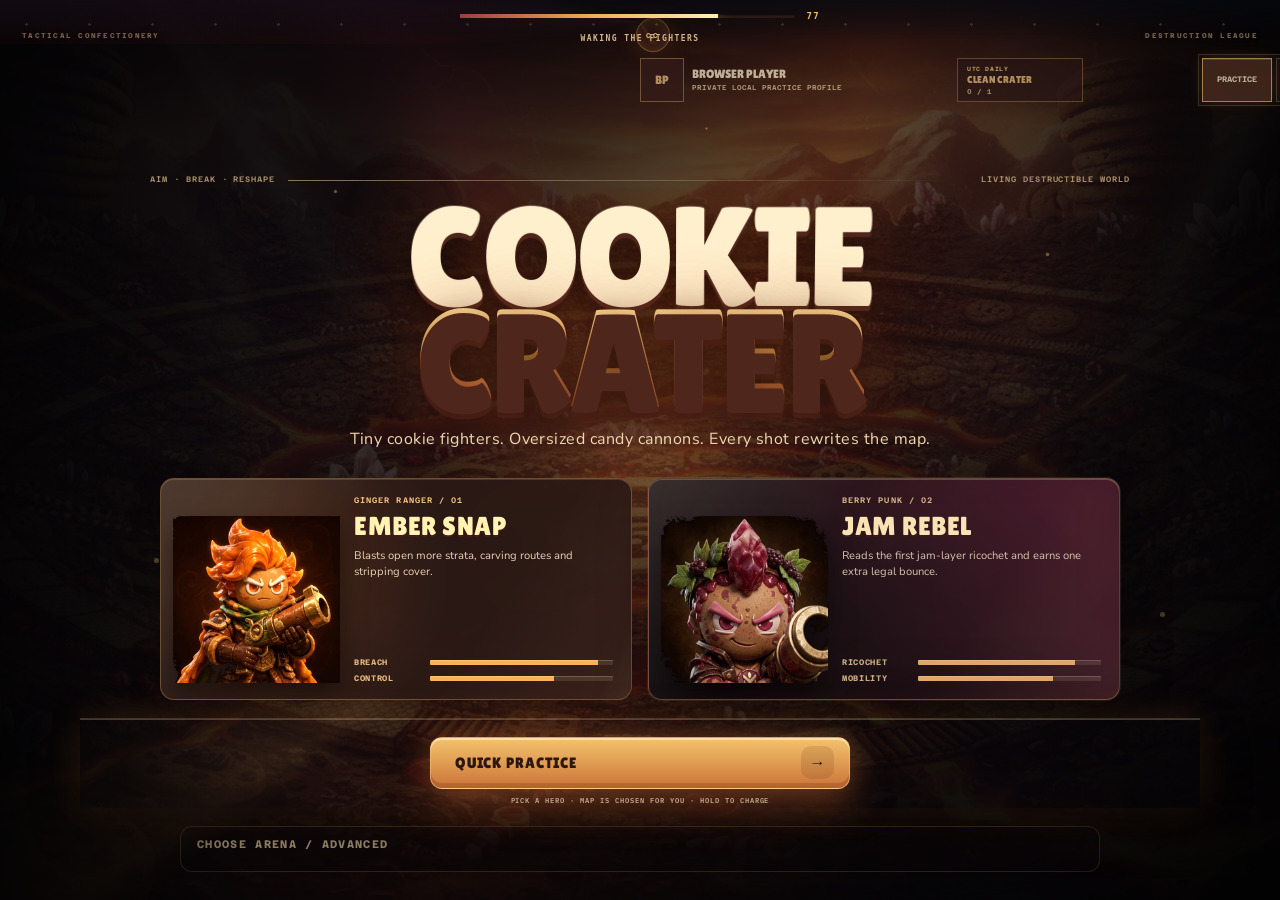
==== commit 1dece7c8: "Teach the first match MOVE first, then hold-to-charge a shot the camera can keep. The opening duel n" ====
--- a/index.html
+++ b/index.html
@@ -36,7 +36,7 @@
       @media(prefers-reduced-motion:reduce){#bootstrap::before,#bootstrap::after,.boot-sigil::before,.boot-sigil::after{animation:none}}
     </style>
     <script src="https://telegram.org/js/telegram-web-app.js"></script>
-    <script type="module" crossorigin src="/assets/index-BenTwQZf.js"></script>
+    <script type="module" crossorigin src="/assets/index-BuHMCT3f.js"></script>
     <link rel="modulepreload" crossorigin href="/assets/Shader-CDog9Zo5.js">
     <link rel="modulepreload" crossorigin href="/assets/Filter-DRpGdykA.js">
     <link rel="modulepreload" crossorigin href="/assets/GCManagedHash-HRxxM8OA.js">
@@ -47,7 +47,7 @@
     <link rel="modulepreload" crossorigin href="/assets/Cache-j2zzVEnr.js">
     <link rel="modulepreload" crossorigin href="/assets/getPo2TextureFromSource-CXLuyd-F.js">
     <link rel="modulepreload" crossorigin href="/assets/CanvasPool-DnkJDn_s.js">
-    <link rel="stylesheet" crossorigin href="/assets/index-BD5X-Yx6.css">
+    <link rel="stylesheet" crossorigin href="/assets/index-Bbvnq8WQ.css">
   </head>
   <body>
     <section id="bootstrap" role="status" aria-live="polite">
--- a/assets/index-Bbvnq8WQ.css
+++ b/assets/index-Bbvnq8WQ.css
@@ -0,0 +1 @@
+@import "https://fonts.googleapis.com/css2?family=Azeret+Mono:wght@500;600;700&family=Bowlby+One+SC&family=Cormorant+Garamond:wght@600;700&family=IBM+Plex+Mono:wght@500;600;700&family=Lilita+One&family=Manrope:wght@600;700;800&family=Nunito+Sans:wght@600;700;800;900&display=swap";:root{--lightningcss-light: ;--lightningcss-dark:initial;color-scheme:dark;--ink:#fff6dc;--muted:#aeb7be;--navy:#071022;--panel:#080e19d1;--line:#ffeec22e;--cream:#ffe2a5;--caramel:#e69436;--coral:#ff654f;--jam:#ff4f8b;--mint:#8de5a4;--safe-top:0px;--safe-right:0px;--safe-bottom:0px;--safe-left:0px;font-synthesis:none;text-rendering:optimizelegibility;-webkit-font-smoothing:antialiased;font-family:Manrope,sans-serif}*{box-sizing:border-box}html,body,#app{background:#030712;width:100%;height:100%;margin:0;overflow:hidden}button,input{font:inherit}button{color:inherit}button:focus-visible,input:focus-visible,select:focus-visible,summary:focus-visible,a:focus-visible,[role=button]:focus-visible,[role=radio]:focus-visible{outline:2px solid var(--cream);outline-offset:3px}.skip-link{z-index:90;color:#fff0ce;letter-spacing:.08em;background:#1a120e;border:1px solid #ffd68e6b;padding:10px 14px;font:700 11px/1 Azeret Mono;text-decoration:none;position:absolute;top:12px;left:12px;transform:translateY(-160%)}.skip-link:focus,.skip-link:focus-visible{outline:2px solid var(--cream);outline-offset:3px;transform:none}.game-shell:not([data-phase=intro]) .skip-link{display:none}.game-shell{width:100%;height:100%;padding:var(--safe-top) var(--safe-right) var(--safe-bottom) var(--safe-left);background:#020611}.game-stage{isolation:isolate;width:100%;height:100%;position:relative;overflow:hidden}.canvas-host{position:absolute;inset:0}.canvas-host canvas{touch-action:none;width:100%;height:100%;display:block}.stage-grain{z-index:2;pointer-events:none;opacity:.16;mix-blend-mode:soft-light;background-image:url("data:image/svg+xml,%3Csvg viewBox='0 0 180 180' xmlns='http://www.w3.org/2000/svg'%3E%3Cfilter id='n'%3E%3CfeTurbulence type='fractalNoise' baseFrequency='.85' numOctaves='3' stitchTiles='stitch'/%3E%3C/filter%3E%3Crect width='100%25' height='100%25' filter='url(%23n)' opacity='.34'/%3E%3C/svg%3E");position:absolute;inset:0}.game-shell[data-phase=intro] .battle-top,.game-shell[data-phase=intro] .battle-controls,.game-shell[data-phase=intro] .wind-gauge,.game-shell[data-phase=duel] .battle-top,.game-shell[data-phase=duel] .battle-controls,.game-shell[data-phase=duel] .wind-gauge{opacity:0}.game-shell[data-phase=result] .battle-controls{opacity:0;pointer-events:none}.battle-top{z-index:6;top:max(14px, var(--safe-top));pointer-events:none;grid-template-columns:minmax(240px,1fr) auto minmax(240px,1fr);align-items:start;gap:22px;min-height:70px;display:grid;position:absolute;left:20px;right:20px}.fighter-card{border:1px solid var(--line);-webkit-backdrop-filter:blur(18px)saturate(145%);backdrop-filter:blur(18px)saturate(145%);background:linear-gradient(145deg,#ffffff14,#0000 35%),#050a14ad;border-radius:18px;grid-template-columns:50px minmax(100px,1fr) minmax(80px,160px) 32px;align-items:center;gap:11px;min-height:58px;padding:6px 10px 6px 7px;display:grid;box-shadow:inset 0 1px #ffffff24,0 16px 44px #00000038}.fighter-card--bot{grid-template-columns:32px minmax(80px,160px) minmax(100px,1fr) 50px}.fighter-copy{min-width:0}.fighter-copy small{color:#82909f;letter-spacing:.1em;margin-bottom:3px;font:600 8px/1 IBM Plex Mono;display:block}.fighter-copy strong{white-space:nowrap;font:700 clamp(11px,1vw,14px)/1 Manrope;display:block}.fighter-card--bot .fighter-copy{text-align:right}.health-track{background:#ffffff1a;border-radius:99px;height:7px;overflow:hidden}.health-track i{border-radius:inherit;background:linear-gradient(90deg,#77d989,#c9f18d);width:100%;height:100%;transition:width .5s;display:block}.fighter-card--bot .health-track i{background:linear-gradient(90deg,#ff9d6d,#ff4e64);margin-left:auto}.portrait{background:#cc843a;border:1px solid #ffffff3d;border-radius:50%;width:46px;height:46px;position:relative;overflow:hidden}.portrait:before,.portrait:after{content:none!important;display:none!important}.portrait--berry{background:#902c65}.turn-core{text-align:center;min-width:128px;padding-top:4px}.turn-core>small{color:#8f9dac;letter-spacing:.12em;font:600 8px/1 IBM Plex Mono;display:block}.turn-core>strong{color:var(--cream);letter-spacing:.06em;margin-top:6px;font:800 11px/1 Manrope;display:block}.turn-core>span{background:#040810d6;border-radius:50%;place-items:center;width:42px;height:42px;margin:7px auto 0;display:grid;position:relative}.turn-core i{--progress:360deg;background:conic-gradient(var(--cream) var(--progress), #ffffff1c 0);border-radius:50%;position:absolute;inset:0;-webkit-mask:radial-gradient(circle,#0000 56%,#000 58%);mask:radial-gradient(circle,#0000 56%,#000 58%)}.turn-core b{font:700 11px/1 IBM Plex Mono}.wind-gauge{z-index:5;border-left:2px solid var(--cream);color:#aeb9c4;letter-spacing:.08em;background:#050a1385;align-items:center;gap:8px;padding:8px 11px;font:600 9px/1 IBM Plex Mono;display:flex;position:absolute;top:105px;left:22px}.wind-gauge i{color:var(--cream);font-size:16px;font-style:normal}.wind-gauge strong{color:var(--ink)}.battle-controls{z-index:7;left:18px;right:18px;bottom:max(14px, var(--safe-bottom));grid-template-columns:minmax(400px,1fr) minmax(390px,.8fr) auto;align-items:end;gap:14px;transition:opacity .25s,transform .25s;display:grid;position:absolute}.weapon-dock,.aim-console{border:1px solid var(--line);-webkit-backdrop-filter:blur(20px)saturate(145%);backdrop-filter:blur(20px)saturate(145%);background:#040912c7;box-shadow:inset 0 1px #ffffff1a,0 18px 44px #00000040}.weapon-dock{grid-template-columns:90px repeat(4,1fr)}.move-pad{border-right:1px solid #ffbc5429;grid-template-columns:1fr 1fr;align-content:center;gap:3px;padding-right:6px;display:grid}.move-pad button{color:#ffd27b;cursor:pointer;background:linear-gradient(#49301d,#190e0c);border:1px solid #ffc35d3d;border-radius:8px;min-height:36px;font-size:20px}.move-pad button:disabled{opacity:.35}.move-pad .utility{color:#72efff;border-color:#46ddff80;font:800 11px/1 IBM Plex Mono,monospace;position:relative}.move-pad .utility sup{color:#fff148;font:800 7px/1 IBM Plex Mono,monospace;position:absolute;top:3px;right:4px}.move-pad small{text-align:center;color:#7f6c5d;grid-column:1/-1;font:700 6px/1 IBM Plex Mono}.weapon-dock{border-radius:17px;grid-template-columns:90px repeat(4,1fr);gap:6px;min-height:94px;padding:7px;display:grid}.weapon{text-align:left;cursor:pointer;background:0 0;border:1px solid #0000;border-radius:12px;grid-template-columns:42px 1fr;align-items:center;min-width:0;min-height:62px;padding:6px 22px 6px 7px;transition:all .2s;display:grid;position:relative}.weapon.is-banned{opacity:.35;filter:grayscale(.55)}.weapon:hover:not(:disabled),.weapon.is-active{background:linear-gradient(145deg,#ffe2a526,#ffffff06);border-color:#ffe2a54f}.weapon:disabled{opacity:.48;cursor:not-allowed}.weapon>b{text-overflow:ellipsis;font:700 9px/1 IBM Plex Mono;overflow:hidden}.weapon>small{color:#768494;font:600 7px/1 IBM Plex Mono;position:absolute;top:7px;right:7px}.weapon-glyph{background:#182638;border-radius:9px;place-items:center;width:34px;height:34px;display:grid;position:relative}.weapon-glyph i{border:2px solid var(--cream);border-radius:7px 2px 2px 7px;width:18px;height:8px;transform:rotate(-20deg)}.weapon-glyph--2{background:#42251c}.weapon-glyph--2 i{border-color:#ff8d55;border-radius:2px;transform:rotate(-20deg)skew(-18deg)}.weapon-glyph--3{background:#3c1e2b}.weapon-glyph--3 i{border-color:#ff6b64;border-radius:50%;width:18px;height:18px;box-shadow:8px -4px 0 -5px #ff6b64}.weapon-glyph--4{background:#401a38}.weapon-glyph--4 i{border-color:#ff5b9c;border-radius:4px;width:17px;height:17px;transform:rotate(45deg)}.aim-console{border-radius:17px;grid-template-columns:1fr 1fr 94px;align-items:center;gap:14px;min-height:78px;padding:12px;display:grid}.aim-console label{color:#93a0ad;letter-spacing:.08em;grid-template-columns:1fr auto;gap:7px;min-width:0;font:600 8px/1 IBM Plex Mono;display:grid}.aim-console output{color:var(--ink);font-size:10px}.aim-console input{width:100%;height:15px;accent-color:var(--cream);cursor:ew-resize;grid-column:1/-1;margin:0}.fire-button{cursor:pointer;color:#fff;background:linear-gradient(#ff7659,#ed493e);border:1px solid #fff7dc8c;border-radius:12px;min-height:54px;box-shadow:inset 0 1px #ffffff8c,inset 0 -5px #82201f38,0 8px 25px #ff53413b}.fire-button span{letter-spacing:.04em;font:400 18px/1 Bowlby One SC;display:block}.fire-button small{opacity:.7;margin-top:4px;font:600 7px/1 IBM Plex Mono;display:block}.fire-button:disabled{filter:saturate(.2);opacity:.5;cursor:not-allowed}.sound-button{border:1px solid var(--line);color:#9ca8b3;cursor:pointer;background:#050a12b8;border-radius:10px;min-height:42px;padding:0 12px;font:600 8px/1 IBM Plex Mono}.impact-banner{z-index:8;text-align:center;opacity:0;pointer-events:none;background:linear-gradient(90deg,#0000,#070d18d6 18% 82%,#0000);border-top:1px solid #ffe2a599;border-bottom:1px solid #ffe2a559;min-width:240px;padding:12px 24px;transition:all .22s;position:absolute;top:22%;left:50%;transform:translate(-50%,-18px)scale(.9)}.impact-banner.is-visible{opacity:1;transform:translate(-50%)scale(1)}.impact-banner small{color:#b1bbc2;letter-spacing:.18em;font:600 7px/1 IBM Plex Mono;display:block}.impact-banner strong{color:var(--cream);margin-top:5px;font:400 21px/1 Bowlby One SC;display:block}.intro-panel,.result-panel{z-index:20;background:radial-gradient(circle,#1c405c4d,#0000 40%),linear-gradient(90deg,#02050df5,#030812c7 50%,#02050df5);flex-direction:column;justify-content:center;align-items:center;padding:24px;transition:opacity .55s,visibility .55s;display:flex;position:absolute;inset:0;overflow:auto}.intro-panel:before{content:"";aspect-ratio:1.8;pointer-events:none;border:1px solid #ffe2a521;border-radius:50%;width:min(68vw,880px);position:absolute;box-shadow:inset 0 0 100px #ffab4a0d,0 0 120px #19497033}.intro-kicker{color:#8e9ba7;letter-spacing:.12em;align-items:center;gap:13px;width:min(680px,90vw);font:600 8px/1 IBM Plex Mono;display:flex}.intro-kicker i{background:linear-gradient(90deg,#ffe2a580,#0000);flex:1;height:1px}.intro-panel h1{text-align:center;color:var(--ink);letter-spacing:-.06em;text-shadow:0 12px 50px #00000073;margin:16px 0 8px;font:400 clamp(62px,10vw,138px)/.74 Bowlby One SC;position:relative}.intro-panel h1 em{color:var(--coral);font-style:normal}.intro-panel>p{text-align:center;color:#aeb8c0;max-width:620px;margin:14px 0 22px;font-size:13px;line-height:1.55;position:relative}.hero-select{grid-template-columns:1fr 1fr;gap:10px;width:min(650px,92vw);display:grid;position:relative}.hero-choice{text-align:left;cursor:pointer;background:#ffffff09;border:1px solid #ffffff1f;border-radius:16px;min-height:116px;padding:13px 14px 13px 93px;position:relative;overflow:hidden}.hero-choice>small{color:#8f9aa5;letter-spacing:.09em;font:600 7px/1 IBM Plex Mono;display:block}.hero-choice>strong{color:var(--cream);margin:9px 0 6px;font:800 13px/1 Manrope;display:block}.hero-choice>p{color:#9ba6af;margin:0;font-size:10px;line-height:1.4}.hero-cookie{width:60px;height:60px;box-shadow:none;background:0 0;border-radius:0;position:absolute;top:21px;left:17px}.hero-cookie:before,.hero-cookie:after,.hero-cookie i{content:none!important;display:none!important}.start-button{color:#fff;cursor:pointer;background:linear-gradient(#ff7658,#ed493d);border:1px solid #ffffff8c;border-radius:14px;justify-content:space-between;align-items:center;width:min(330px,86vw);min-height:54px;margin-top:18px;padding:0 15px 0 24px;display:flex;position:relative;box-shadow:inset 0 1px #fff9,inset 0 -5px #74191833,0 17px 44px #ff4e3a33}.start-button span{letter-spacing:.05em;font:400 13px/1 Bowlby One SC}.start-button i{background:#ffffff29;border-radius:10px;place-items:center;width:33px;height:33px;font-style:normal;display:grid}.start-button:hover{filter:brightness(1.07);transform:translateY(-2px)}.intro-note{color:#697785;letter-spacing:.08em;margin-top:12px;font:600 7px/1 IBM Plex Mono}.result-panel{opacity:0;visibility:hidden;pointer-events:none;background:radial-gradient(circle at 72% 48%,#7e302847,#0000 34%),radial-gradient(circle at 34% 46%,#9b5e3024,#0000 32%),linear-gradient(100deg,#090b14 0%,#11101a 54%,#1b0d11 100%);overflow:hidden auto}.result-panel.is-visible{opacity:1;visibility:visible;pointer-events:auto}.pause-panel{z-index:40;-webkit-backdrop-filter:blur(10px);backdrop-filter:blur(10px);opacity:0;visibility:hidden;pointer-events:none;transition:opacity var(--motion-panel) var(--ease-out);background:#07080edb;flex-direction:column;justify-content:center;align-items:center;padding:24px;display:flex;position:absolute;inset:0}.pause-panel.is-visible{opacity:1;visibility:visible;pointer-events:auto}.pause-panel>small{color:#d19b5d;letter-spacing:.16em;font:700 7px/1 Azeret Mono}.pause-panel h2{color:#fff0cf;margin:10px 0 6px;font:400 clamp(38px,7vw,76px)/.9 Lilita One}.pause-panel p{color:#b9a891;text-align:center;max-width:440px;margin:0;font-size:12px}.pause-actions{flex-direction:column;align-items:center;gap:0;width:min(420px,92vw);margin-top:4px;display:flex}.result-menu{margin-top:14px}@media (height<=560px){.pause-panel{justify-content:flex-start;padding:12px;overflow-y:auto}.pause-panel h2{margin:6px 0 4px;font-size:clamp(28px,9vh,48px)}.pause-panel p{display:none}.tutorial-replay{min-height:40px;margin-top:8px}}.result-art{opacity:.9;filter:drop-shadow(0 30px 30px #00000080);background:bottom/contain no-repeat;width:min(38vw,520px);height:82vh;position:absolute;bottom:-3vh;right:5vw}.result-art--ember{background-image:url(/assets/ember-portrait-CUfRs0rF.webp)}.result-art--berry{background-image:url(/assets/jam-portrait-DNkVcE35.webp)}.result-panel>:not(.result-art){z-index:1;position:relative;transform:translate(-12vw)}.result-panel>small{color:var(--cream);letter-spacing:.18em;font:600 9px/1 IBM Plex Mono}.result-panel h2{text-align:center;color:var(--ink);margin:16px 0 10px;font:600 clamp(62px,9vw,116px)/.78 Cormorant Garamond,serif}.result-panel>p{color:#aab5be;margin:0;font-size:14px}.result-stats{gap:8px;margin-top:24px;display:flex}.result-stats span{border:1px solid var(--line);color:#8d99a4;text-align:center;background:#ffffff09;min-width:100px;padding:11px 15px;font:600 8px/1 IBM Plex Mono}.result-stats b{color:var(--cream);margin-bottom:7px;font:700 24px/1 Cormorant Garamond,serif;display:block}.practice-reward{text-align:center;background:linear-gradient(90deg,#0000,#2e1812b8,#0000);border-top:1px solid #d692458c;border-bottom:1px solid #d6924547;width:min(360px,72vw);margin:12px auto 0;padding:9px 14px}.practice-reward small,.practice-reward span{color:#a98a68;letter-spacing:.12em;font:600 6px/1 Azeret Mono;display:block}.practice-reward b{color:#f1c36e;text-shadow:0 2px #4b2118;margin:5px 0 4px;font:400 20px/1 Lilita One;display:block}@media (width<=900px),(height<=560px){.battle-top{grid-template-columns:1fr 92px 1fr;gap:7px;top:8px;left:8px;right:8px}.fighter-card{border-radius:13px;grid-template-columns:38px 1fr 72px 25px;gap:6px;min-height:48px;padding:4px 7px 4px 4px}.fighter-card--bot{grid-template-columns:25px 72px 1fr 38px}.portrait{width:36px;height:36px}.portrait:before,.portrait:after{content:none!important;display:none!important}.fighter-copy small{display:none}.fighter-copy strong{font-size:9px}.health-track{height:5px}.turn-core{min-width:82px}.turn-core>span{width:32px;height:32px;margin-top:4px}.turn-core>strong{margin-top:4px;font-size:8px}.turn-core>small{font-size:6px}.wind-gauge{padding:6px 8px;font-size:7px;top:67px;left:9px}.battle-controls{grid-template-columns:1fr minmax(300px,.95fr);gap:6px;bottom:6px;left:7px;right:7px}.weapon-dock{border-radius:12px;grid-template-columns:58px repeat(4,1fr);min-height:70px;padding:4px}.move-pad{padding-right:3px}.move-pad button{min-height:25px;padding:0;font-size:14px}.weapon{justify-content:center;min-height:50px;padding:3px;display:flex}.weapon-glyph{width:36px;height:36px}.weapon>b{display:none}.weapon>small{font-size:6px;top:4px;right:4px}.aim-console{border-radius:12px;grid-template-columns:1fr 1fr 77px;gap:8px;min-height:60px;padding:7px}.fire-button{border-radius:9px;min-height:45px}.fire-button span{font-size:14px}.sound-button{display:none}.intro-panel{justify-content:flex-start;padding:10px}.intro-kicker{margin-top:8px}.intro-panel h1{margin:10px 0 2px;font-size:clamp(48px,15vh,86px)}.intro-panel>p{max-width:560px;margin:8px 0 10px;font-size:10px}.hero-select{width:min(590px,88vw)}.hero-choice{min-height:86px;padding:10px 10px 8px 76px}.hero-cookie{width:48px;height:48px;top:17px;left:14px}.hero-cookie:before,.hero-cookie:after,.hero-cookie i{content:none!important;display:none!important}.hero-choice>strong{margin:6px 0 4px;font-size:11px}.hero-choice>p{font-size:8px}.start-button{min-height:44px;margin-top:9px}.intro-note{margin-top:7px}}@media (orientation:portrait){.game-stage:after{content:"ROTATE DEVICE";z-index:30;color:var(--cream);letter-spacing:.05em;background:#050a16;place-items:center;font:400 18px/1 Bowlby One SC;display:grid;position:absolute;inset:0}}@media (prefers-reduced-motion:reduce){*,:before,:after{transition-duration:.01ms!important;animation-duration:.01ms!important}}.fighter-card{background:linear-gradient(#ffd6891a,#0000 34%),linear-gradient(90deg,#25110df0,#0d0709e6);border-color:#ffc15c47;border-radius:12px;box-shadow:inset 0 1px #ffe0a630,inset 0 -2px #41160d99,0 10px 30px #00000047}.health-track{background:#160c0d;border:2px solid #00000057;height:9px;box-shadow:inset 0 2px 4px #000000a6}.fighter-card--bot .health-track i{background:linear-gradient(#ff775d,#d93645)}.turn-core>span{background:linear-gradient(#3b1e13,#170b09);border:2px solid #6f3a1e;box-shadow:inset 0 1px #c88742,0 5px 13px #0006}.weapon-glyph{background:linear-gradient(145deg,#49301d,#190e0c);border:1px solid #ffc35d3d}.aim-console{grid-template-columns:1fr 1fr 88px}.fire-button{background:radial-gradient(circle at 38% 24%,#ff9c49,#e84624 52%,#9c211a 78%);border:4px solid #8b3a1e;border-radius:50%;justify-self:center;width:78px;height:78px;min-height:78px;box-shadow:inset 0 2px 2px #ffffff8c,inset 0 -7px 11px #59100d8c,0 0 0 3px #3c1a10,0 9px 22px #ff46233d}.fire-button span{font-size:14px}.fire-button:hover:not(:disabled){transform:translateY(-2px)scale(1.035)}.turn-sequence{z-index:6;-webkit-backdrop-filter:blur(14px);backdrop-filter:blur(14px);background:#140908c2;border:1px solid #ffbe5b33;border-radius:12px;gap:3px;margin:0;padding:5px;list-style:none;display:flex;position:absolute;bottom:108px;left:50%;transform:translate(-50%);box-shadow:inset 0 1px #ffdc961c}.turn-sequence li{color:#786c63;border:1px solid #0000;border-radius:8px;justify-content:center;align-items:center;gap:6px;min-width:58px;height:35px;padding:0 7px;font:700 7px/1 IBM Plex Mono;transition:all .18s;display:flex}.turn-sequence b{background:#ffffff0f;border-radius:50%;place-items:center;width:17px;height:17px;font-size:7px;display:grid}.intro-panel:before{aspect-ratio:auto;width:auto;box-shadow:none;background:radial-gradient(circle at 50% 42%,#0000 0 20%,#05020466 78%);border:0;border-radius:0;inset:0}.intro-kicker{color:#b99464;width:min(980px,94vw);margin-top:18px;position:relative}.intro-panel h1{text-shadow:0 4px #4e1c13,0 18px 40px #0000008c;margin:18px 0 5px;font-size:clamp(42px,5.8vw,82px);line-height:.82}.intro-panel>p{color:#d1bfa8;margin:8px 0 14px}.hero-select{gap:14px;width:min(900px,94vw)}.hero-choice{background:linear-gradient(145deg,#ffc7631c,#0000 42%),#1d0d0ad4;border-color:#ffbc563d;border-radius:12px;min-height:260px;padding:28px 20px 20px 218px;box-shadow:inset 0 1px #ffdc9226,0 18px 50px #00000047}.hero-choice:hover,.hero-choice.is-active{background:radial-gradient(circle at 25% 40%,#ff892b26,#0000 48%),#28110be6;border-color:#d7933b;box-shadow:inset 0 1px #ffe5ad3d,0 0 0 2px #ff9e361f,0 22px 54px #00000061}.hero-choice>strong{color:#ffe0a2;margin:12px 0 9px;font:400 23px/1 Bowlby One SC}.hero-choice>p{color:#c4ad99;font-size:11px;line-height:1.5}.hero-cookie{width:202px;height:auto;box-shadow:none;filter:drop-shadow(0 18px 16px #00000080);background:bottom/contain no-repeat;border-radius:0;top:4px;bottom:4px;left:8px}.hero-cookie:before,.hero-cookie:after,.hero-cookie i{display:none}.hero-cookie--ember{background-image:url(/assets/ember-portrait-CUfRs0rF.webp)}.hero-cookie--berry{background-image:url(/assets/jam-portrait-DNkVcE35.webp)}.hero-stats{gap:7px;margin-top:17px;display:grid}.hero-stats i{color:#9c816b;grid-template-columns:68px 1fr;align-items:center;font:700 7px/1 IBM Plex Mono;display:grid;position:relative}.hero-stats i:after{content:"";background:linear-gradient(90deg, #f0a33b var(--value), #ffffff17 var(--value));border-radius:5px;height:4px}.intro-panel .start-button{color:#35180d;background:linear-gradient(#f1c56c,#c98d37);border-color:#d5a04f;border-radius:9px;width:min(390px,86vw);box-shadow:inset 0 2px #ffffff8c,inset 0 -4px #642f1038,0 16px 38px #00000052}.intro-panel .start-button i{background:#471f0c21}.duel-panel{z-index:19;visibility:hidden;opacity:0;pointer-events:none;background:radial-gradient(circle,#672d1433,#0000 28%),linear-gradient(90deg,#070204f7,#130808cc,#070204f7);grid-template-columns:1fr auto 1fr;align-items:center;gap:3vw;padding:26px 8vw;transition:opacity .25s;display:grid;position:absolute;inset:0}.duel-panel.is-visible{visibility:visible;opacity:1}.duel-side{flex-direction:column;justify-content:flex-end;align-items:center;height:min(70vh,560px);display:flex}.duel-art{filter:drop-shadow(0 28px 24px #0000008c);background:bottom/contain no-repeat;flex:1;width:min(28vw,350px);min-height:0}.duel-art--ember{background-image:url(/assets/ember-portrait-CUfRs0rF.webp)}.duel-art--berry{background-image:url(/assets/jam-portrait-DNkVcE35.webp)}.duel-side--player .duel-art{transform:scaleX(-1)}.duel-side small{color:#a78252;letter-spacing:.16em;font:700 8px/1 IBM Plex Mono}.duel-side strong{color:#ffe0a2;margin-top:8px;font:700 clamp(18px,2.2vw,32px)/1 Cormorant Garamond,serif}.duel-versus{text-align:center;flex-direction:column;align-items:center;display:flex}.duel-versus small,.duel-versus span{color:#a78252;letter-spacing:.12em;font:700 7px/1 IBM Plex Mono}.duel-versus i{color:#d9b779;letter-spacing:.08em;white-space:nowrap;margin-top:9px;font:600 6px/1 Azeret Mono}.duel-versus b{color:#ffd784;background:radial-gradient(circle at 35% 25%,#6b2d16,#1a0908 68%);border:3px solid #a76325;border-radius:50%;place-items:center;width:96px;height:96px;margin:16px 0;font:700 31px/1 Cormorant Garamond,serif;display:grid;box-shadow:inset 0 2px #ffde9f4d,0 0 55px #ff661f2e}@media (width<=900px),(height<=560px){.intro-kicker{margin-top:7px}.intro-panel h1{margin:7px 0 0;font-size:clamp(37px,12vh,57px)}.intro-panel>p{margin:4px 0 7px;font-size:9px}.hero-select{gap:8px;width:min(760px,94vw)}.hero-choice{min-height:176px;padding:16px 10px 10px 150px}.hero-cookie{width:145px;left:2px}.hero-choice>strong{margin:7px 0 5px;font-size:15px}.hero-choice>p{font-size:8px}.hero-stats{gap:4px;margin-top:8px}.hero-stats i{grid-template-columns:52px 1fr;font-size:6px}.intro-panel .start-button{min-height:42px}.turn-sequence{bottom:75px}.turn-sequence li{min-width:42px;height:27px;padding:0 4px}.turn-sequence span{display:none}.fire-button{border-width:2px;width:48px;height:48px;min-height:48px}.fire-button span{font-size:9px}.fire-button small{display:none}.aim-console{grid-template-columns:1fr 1fr 53px}.duel-panel{padding:8px 8vw}.duel-side{height:82vh}.duel-art{width:27vw}.duel-versus b{width:64px;height:64px;margin:8px 0;font-size:22px}.duel-side strong{margin-top:4px;font-size:16px}.result-art{width:34vw;height:88vh;right:1vw}.result-panel>:not(.result-art){transform:translate(-15vw)}}:root{--panel:#070a1fe6;--line:#4ddaff4d;--cream:#fff17a;--coral:#ff4d8f}.game-stage{background:#07113a}.stage-grain{opacity:.15;background-image:radial-gradient(circle at 16% 30%,#ff3d9d47,#0000 24%),radial-gradient(circle at 82% 16%,#ff84223d,#0000 22%)}.fighter-card{background:linear-gradient(105deg,#3a0734f2,#090b26e8);border-color:#e13a9b;box-shadow:inset 0 1px #ffffff2e,0 0 0 2px #ee309e1f,0 10px 30px #06021859}.fighter-card--bot{background:linear-gradient(255deg,#4a1907f5,#090b26e8);border-color:#ff8c22;box-shadow:inset 0 1px #ffffff2e,0 0 0 2px #ff8c2221,0 10px 30px #06021859}.portrait{background-color:#171043;background-position:50% 18%;background-repeat:no-repeat;background-size:125%;border-color:#ffffff3d}.portrait span{display:none}.health-track{background:#08091d;border-color:#02030fb3}.health-track i{background:linear-gradient(90deg,#eeff37,#79e739);box-shadow:0 0 10px #aeff2b6b}.turn-core>span{background:radial-gradient(circle at 38% 28%,#60400d,#100a29 66%);border-color:#ff9a2e;box-shadow:inset 0 1px #fff276,0 0 18px #ff771b42}.wind-gauge{color:#8cecff;background:#050a23d1;border-color:#46ddff}.weapon-dock,.aim-console{background:linear-gradient(#375cbe21,#0000 34%),#05081deb;border-color:#52daff66;box-shadow:inset 0 1px #89e7ff30,0 18px 44px #00001470}.fighter-card.is-active{animation:1.8s ease-in-out infinite active-team-breathe;transform:translateY(2px);box-shadow:inset 0 1px #ffecc233,inset 0 -3px #1207076b,0 0 0 2px #e8aa5333,0 10px 28px #15090861}.fighter-card--bot.is-active{box-shadow:inset 0 1px #ffecc22e,0 0 0 2px #be445733,0 10px 28px #15090861}@keyframes active-team-breathe{0%,to{filter:brightness()}50%{filter:brightness(1.1)}}.weapon{border-color:#5b5eb052}.weapon-glyph{background:linear-gradient(145deg,#20295a,#0a0d2c);border-color:#5be2ff61}.move-pad{border-right-color:#44daff47}.move-pad button{color:#fff15a;background:linear-gradient(#49335e,#14103a);border-color:#f2b52d}.move-pad button:hover:not(:disabled){background:#38144c;border-color:#ff4ca7}.range-input input::-webkit-slider-thumb{background:#fff148;box-shadow:0 0 0 3px #ff5f27,0 0 14px #fff14870}.fire-button{background:radial-gradient(circle at 36% 24%,#fff65c,#ff7a1f 48%,#ec255e 78%);border-color:#ffe43d;box-shadow:inset 0 2px 2px #ffffffb8,inset 0 -7px 11px #800c496b,0 0 0 3px #36206f,0 0 0 6px #42e1ff6b,0 9px 24px #ff358857}.fire-button:hover:not(:disabled){filter:saturate(1.22)brightness(1.08)}.turn-sequence{background:#080723d1;border-color:#56d5ff57;box-shadow:inset 0 1px #8fe2ff29,0 8px 24px #0000154d}.impact-banner{background:linear-gradient(110deg,#48094df0,#0b0f36f0);border-color:#fff052;box-shadow:0 0 0 3px #ff329a38,0 18px 55px #0006}.impact-banner small{color:#57e5ff}.impact-banner strong{color:#fff159;text-shadow:2px 2px #e8308e}.chain-meter{z-index:7;color:#fff06a;opacity:0;pointer-events:none;background:linear-gradient(120deg,#550f66f0,#0d0f37f0);border:2px solid #ff3f9f;border-radius:10px;align-items:center;gap:8px;padding:7px 11px 7px 8px;transition:all .18s cubic-bezier(.2,.9,.2,1.2);display:flex;position:absolute;top:116px;left:14px;transform:translate(-18px)rotate(-2deg);box-shadow:3px 4px #261153,0 0 18px #ff319a3d}.chain-meter.is-visible{opacity:1;transform:translate(0)rotate(-2deg)}.chain-meter b{color:#fff;text-shadow:2px 2px #ff3d9d;font:400 21px/1 Bowlby One SC}.chain-meter span{letter-spacing:.04em;font:400 9px/1 Bowlby One SC}.hero-choice{background:linear-gradient(145deg,#2a2067d6,#0d0828e8);border-color:#4edaff59}.hero-choice:first-child:hover,.hero-choice:first-child.is-active{background:radial-gradient(circle at 25% 40%,#ff7e1e42,#0000 48%),#160a2ef0;border-color:#ff982b}.hero-choice:last-child:hover,.hero-choice:last-child.is-active{background:radial-gradient(circle at 25% 40%,#ff2d9742,#0000 48%),#160a2ef0;border-color:#ff3c9e}.intro-panel .start-button{color:#24103f;background:linear-gradient(105deg,#ffdb32,#ff7e22 54%,#ff3a91);border-color:#fff052;box-shadow:inset 0 2px #fff9,0 0 0 3px #56e1ff40,0 16px 38px #0f032a61}@media (width<=900px),(height<=560px){.chain-meter{padding:4px 7px;top:75px;left:7px}.chain-meter b{font-size:14px}.chain-meter span{font-size:6px}}:root{--ink:#fff0cf;--muted:#b9a891;--panel:#231411eb;--line:#ffd28e40;--cream:#f4c875;--caramel:#c97932;--coral:#db5d3f;--jam:#bd3659;--mint:#8abf73;--color-background:#111827;--color-surface:#231411;--color-surface-elevated:#342019;--color-text:#fff0cf;--color-text-muted:#b9a891;--color-interactive:#d69245;--color-focus:#ffe3a1;--color-success:#8abf73;--color-danger:#d7534d;--space-1:4px;--space-2:8px;--space-3:12px;--space-4:16px;--space-6:24px;--radius-sm:8px;--radius-md:14px;--radius-lg:22px;--touch-target:44px;--motion-instant:90ms;--motion-micro:.18s;--motion-panel:.32s;--ease-out:cubic-bezier(.2,.8,.2,1);font-family:Nunito Sans,sans-serif}html,body,#app,.game-shell,.game-stage{background:#111827}.stage-grain{opacity:.12;mix-blend-mode:overlay;background-image:url("data:image/svg+xml,%3Csvg viewBox='0 0 180 180' xmlns='http://www.w3.org/2000/svg'%3E%3Cfilter id='n'%3E%3CfeTurbulence type='fractalNoise' baseFrequency='.72' numOctaves='3' stitchTiles='stitch'/%3E%3C/filter%3E%3Crect width='100%25' height='100%25' filter='url(%23n)' opacity='.44'/%3E%3C/svg%3E")}.battle-top{top:max(10px, var(--safe-top));grid-template-columns:minmax(240px,324px) 1fr minmax(240px,324px);align-items:start;gap:12px;min-height:58px;left:14px;right:14px}.fighter-card{-webkit-backdrop-filter:blur(8px);backdrop-filter:blur(8px);background:linear-gradient(#ffdca517,#0000 38%),linear-gradient(90deg,#3a1917f5,#1d1212eb);border:1px solid #ffcd7e57;border-radius:7px;grid-template-columns:40px 1fr minmax(60px,106px) 28px;gap:8px;min-height:52px;padding:5px 9px 5px 6px;box-shadow:inset 0 1px #ffecc229,inset 0 -3px #1207076b,0 8px 24px #15090847}.fighter-card--bot{background:linear-gradient(#ffdca517,#0000 38%),linear-gradient(270deg,#462212f5,#1d1212eb);grid-template-columns:28px minmax(60px,106px) 1fr 40px;justify-self:end}.portrait{background-color:#38221c;border-color:#ffd99770;border-radius:6px;width:38px;height:38px}.portrait:before,.portrait:after{display:none}.fighter-copy small{color:#b5946f;letter-spacing:.08em;margin-bottom:4px;font:600 7px/1 Azeret Mono}.fighter-copy strong{color:#fff0cf;letter-spacing:.02em;font:900 12px/1 Nunito Sans}.unit-pips{gap:3px;margin-top:5px;display:flex}.fighter-card--bot .unit-pips{justify-content:flex-end}.unit-pips i{background:#dca052;border-radius:2px;width:14px;height:3px;transition:opacity .25s,transform .25s,background-color .25s;box-shadow:0 0 0 1px #ffdc9929}.fighter-card--bot .unit-pips i{background:#b94158}.unit-pips i.is-ko{opacity:.2;background:#4e3c38;transform:scaleX(.65)}.fighter-card--bot{border-color:#be445794}.fighter-card>b{color:#f7d695;font:700 10px/1 Azeret Mono}.health-track{background:#170e0e;border:1px solid #1b0e0d;border-radius:3px;height:6px}.health-track i{box-shadow:none;background:linear-gradient(90deg,#6b9e54,#b3d675)}.fighter-card--bot .health-track i{box-shadow:none;background:linear-gradient(90deg,#e79b4a,#c84445)}.turn-core{align-self:start;min-width:156px;padding-top:0}.turn-core>small{color:#c2a57c;font:600 7px/1 Azeret Mono}.turn-core>strong{color:#fff1cf;letter-spacing:.04em;text-shadow:0 2px #3b1f17;margin-top:4px;font:400 14px/1 Lilita One}.turn-core>span{background:radial-gradient(circle at 38% 30%,#81502e,#2b1714 70%);border:2px solid #9d5e2c;border-radius:44% 56% 48% 52%;width:42px;height:42px;margin-top:5px;box-shadow:inset 0 1px #e0a665,0 4px 12px #210e095c}.turn-core b{color:#fff1cf;font:700 10px/1 Azeret Mono}.turn-core i{background:conic-gradient(#f3c26a var(--progress), #ffe8be1a 0)}.wind-gauge{color:#bda98c;background:#231412bd;border:1px solid #e6bd7d40;border-left:3px solid #d69245;gap:6px;padding:5px 8px;font:600 7px/1 Azeret Mono;top:72px;left:16px}.wind-gauge i,.wind-gauge strong{color:#f2ca82}.turn-sequence{display:none}.battle-controls{left:50%;right:auto;bottom:max(10px, var(--safe-bottom));grid-template-columns:minmax(550px,1.25fr) minmax(350px,.75fr) 42px;gap:8px;width:min(1040px,100% - 24px);transform:translate(-50%)}.is-bot-turn .battle-controls{opacity:.48;transform:translate(-50%)translateY(4px)}.is-projectile-flight .battle-controls{opacity:.08;transform:translate(-50%)translateY(8px)}.weapon-dock,.aim-console{-webkit-backdrop-filter:blur(9px);backdrop-filter:blur(9px);background:linear-gradient(#ffdca412,#0000 32%),#221311f0;border:1px solid #e6b86f4d;box-shadow:inset 0 1px #ffe5b521,inset 0 -3px #0c05056b,0 10px 28px #12080759}.weapon-dock{border-radius:8px;grid-template-columns:76px repeat(4,1fr);gap:4px;min-height:82px;padding:5px}.move-pad{border-right-color:#deb26b33;gap:2px;padding-right:4px}.move-pad button{color:#edc47f;background:linear-gradient(#4b2c21,#251512);border:1px solid #ddb06952;border-radius:4px;min-height:26px;font-size:15px}.move-pad .utility{color:#e7ad5c;border-color:#de9e5061}.move-pad .utility sup{color:#f5d69d;font-family:Azeret Mono}.move-pad small{color:#92775e;font-family:Azeret Mono}.weapon{background:#160c0c57;border:1px solid #845b415c;border-radius:5px;grid-template-columns:38px 1fr;min-height:64px;padding:5px 18px 5px 6px}.weapon:hover:not(:disabled),.weapon.is-active{background:radial-gradient(circle at 50% 0,#eaa44b33,#0000 62%),#3a2118;border-color:#d69a4d;box-shadow:inset 0 0 12px #e191371a,0 0 0 1px #fac46e21}.weapon:nth-of-type(3).is-active{border-color:#d69a4d}.weapon>b{color:#e8c18a;font:700 9px/1 Azeret Mono}.weapon>small{color:#a58a6c;font-family:Azeret Mono}.weapon-glyph{background:radial-gradient(circle at 35% 28%,#63422d,#241412);border:1px solid #ddb0694d;border-radius:50%;width:32px;height:32px}.aim-console{border-radius:8px;grid-template-columns:1fr 1fr 64px;gap:9px;min-height:82px;padding:10px}.aim-console label{color:#a99175;font:600 8px/1 Azeret Mono}.aim-console output{color:#f3d293;font-family:Azeret Mono}.aim-console input{accent-color:#d68d43}.fire-button{background:radial-gradient(circle at 38% 26%,#f0b95f,#c65e31 54%,#713024 82%);border:3px solid #744025;border-radius:50%;width:58px;height:58px;min-height:58px;box-shadow:inset 0 2px #ffefc594,inset 0 -6px #4b15116b,0 0 0 2px #2e1712,0 7px 17px #250e0961}.fire-button span{font:400 11px/1 Lilita One}.fire-button:hover:not(:disabled){filter:brightness(1.08);transform:translateY(-2px)scale(1.025)}.sound-button{color:#9e876e;background:#201210e0;border-color:#dcaf6d42;border-radius:5px;min-height:38px;padding:0 6px;font:600 6px/1 Azeret Mono}.impact-banner{min-width:220px;box-shadow:none;background:linear-gradient(90deg,#0000,#2a1613e6 18% 82%,#0000);border:0;border-top:1px solid #f6cb7e99;border-bottom:1px solid #f6cb7e59;padding:9px 22px;top:17%}.impact-banner small{color:#bca17d;font-family:Azeret Mono}.impact-banner strong{color:#ffe2a0;text-shadow:0 2px #4b2118;font:400 19px/1 Lilita One}.chain-meter{color:#f2c77c;background:#301914eb;border:1px solid #c6783d;border-radius:5px;padding:5px 8px;top:79px;left:16px;box-shadow:2px 3px #24110f}.chain-meter b{text-shadow:none;font:400 17px/1 Lilita One}.chain-meter span{font:400 8px/1 Lilita One}.intro-panel{background:radial-gradient(circle at 50% 44%,#8f4f2e26,#0000 34%),linear-gradient(90deg,#0f0e16f5,#1e191bd6 50%,#0f0e16f5);justify-content:center}.intro-panel h1{letter-spacing:-.03em;text-shadow:0 4px #4c261d,0 15px 34px #0000006b;margin:12px 0 4px;font:400 clamp(48px,7vw,92px)/.78 Lilita One}.intro-panel h1 em{color:#e18a45}.intro-panel>p{color:#bba990;font-size:12px}.intro-kicker{color:#a78c6a;font-family:Azeret Mono}.hero-select{width:min(780px,92vw)}.hero-choice{background:linear-gradient(145deg,#5e362361,#1c1213e6);border:1px solid #dbad6840;border-radius:7px;min-height:210px;padding:22px 16px 16px 172px}.hero-choice:first-child:hover,.hero-choice:first-child.is-active,.hero-choice:last-child:hover,.hero-choice:last-child.is-active{background:radial-gradient(circle at 25% 42%,#ce7b3730,#0000 46%),#271714f0;border-color:#d7984d;box-shadow:inset 0 1px #ffdea524,0 12px 30px #0e06054d}.hero-cookie{width:162px;top:7px;bottom:5px;left:5px}.hero-choice>small,.hero-stats i{color:#a58a68;font-family:Azeret Mono}.hero-choice>strong{color:#f6d79d;font:400 20px/1 Lilita One}.hero-choice>p{color:#b6a28c}.hero-stats i:after{background:linear-gradient(90deg, #d69648 var(--value), #ffe5b91a var(--value))}.intro-panel .start-button{color:#2c1712;background:linear-gradient(#e0ad63,#ae692f);border-color:#d7a05a;border-radius:6px;box-shadow:inset 0 2px #fff3ca73,inset 0 -4px #4c1c0f33,0 12px 30px #0c050459}.start-button span{font-family:Lilita One}@media (width<=900px),(height<=560px){.battle-top{grid-template-columns:minmax(200px,1fr) 116px minmax(200px,1fr);top:6px;left:7px;right:7px}.fighter-card{border-radius:5px;grid-template-columns:32px 1fr 60px 22px;min-height:42px}.fighter-card--bot{grid-template-columns:22px 60px 1fr 32px}.portrait{width:30px;height:30px}.turn-core>span{width:30px;height:30px;margin-top:3px}.turn-core>strong{font-size:8px}.wind-gauge{top:58px;left:7px}.battle-controls{grid-template-columns:minmax(430px,1.3fr) minmax(270px,.7fr);gap:5px;width:calc(100% - 10px);bottom:5px}.weapon-dock{grid-template-columns:54px repeat(4,1fr);min-height:62px;padding:3px}.move-pad button{min-height:21px}.weapon{min-height:54px}.weapon-glyph{width:32px;height:32px}.aim-console{grid-template-columns:1fr 1fr 48px;min-height:62px;padding:6px}.fire-button{border-width:2px;width:44px;height:44px;min-height:44px}.sound-button{display:none}.intro-panel h1{font-size:clamp(38px,12vh,62px)}.hero-choice{min-height:164px;padding:13px 9px 9px 130px}.hero-cookie{width:126px}}.fighter-copy small{display:none}.weapon-dock{grid-template-columns:none;display:flex}.move-pad{flex:0 0 76px}.weapon{flex:1 1 0;transition:flex .22s,border-color .18s,background-color .18s,transform .18s}.weapon.is-active{flex:1.65 1 0}@media (width<=900px),(height<=560px){.weapon-dock{min-height:100px}.move-pad{flex-basis:138px;grid-template-rows:repeat(2,44px);grid-template-columns:repeat(3,44px);align-content:center}.move-pad button{min-width:44px;min-height:44px}.weapon{min-height:92px}.weapon.is-active{flex:1.45 1 0}.aim-console{min-height:100px}.wind-gauge{background:#1f100ed1;padding:4px 7px;display:flex;top:55px;left:50%;transform:translate(-50%)}.weapon.is-active>b{color:#f4d9a5;letter-spacing:.04em;font:700 6px/1 Azeret Mono;display:block;position:absolute;bottom:4px;left:50%;transform:translate(-50%)}}.game-shell[data-phase=result] .battle-top,.game-shell[data-phase=result] .wind-gauge,.game-shell[data-phase=result] .battle-controls,.game-shell[data-phase=result] .chain-meter,.game-shell[data-phase=result] .turn-sequence,.game-shell[data-phase=result] .objective-card{display:none!important}.game-shell[data-phase=result] .impact-banner{visibility:hidden;opacity:0!important}@media (width<=900px),(height<=560px){.result-panel{padding:8px 30vw 8px 12px}.result-panel>:not(.result-art){transform:translate(0)}.result-panel h2{margin:7px 0 5px;font-size:clamp(42px,8vw,64px)}.result-panel>p{text-align:center;max-width:420px;font-size:9px}.result-stats{margin-top:8px}.result-stats span{min-width:72px;padding:6px 9px}.result-stats b{margin-bottom:4px;font-size:18px}.practice-reward{width:min(330px,60vw);margin-top:6px;padding:5px 10px}.practice-reward b{margin:3px 0;font-size:16px}.result-panel .start-button{min-height:42px;margin-top:7px}}@media (prefers-contrast:more){:root{--line:#fff0ca9e;--muted:#e1cfb5}.fighter-card,.weapon-dock,.aim-console,.hero-choice{border-width:2px}button:focus-visible,input:focus-visible{outline-width:3px}}.intro-panel{--cursor-x:50%;--cursor-y:50%;-webkit-overflow-scrolling:touch;overscroll-behavior:contain;padding:max(118px, calc(env(safe-area-inset-top,0px) + 96px)) max(16px, env(safe-area-inset-right,0px)) calc(118px + env(safe-area-inset-bottom,0px)) max(16px, env(safe-area-inset-left,0px));background:radial-gradient(circle at var(--cursor-x) var(--cursor-y), #f49c4326, transparent 23%), linear-gradient(118deg, #08080efa 0 30%, #231212e6 52%, #0b080ffa 76%), url(/assets/candy-riot-battle-backdrop-BDHnoYrJ.webp) center / cover;justify-content:flex-start;overflow:hidden auto}.intro-cta-bar{z-index:30;width:min(420px,100% - 8px);padding:14px 10px calc(12px + env(safe-area-inset-bottom,0px));pointer-events:none;background:linear-gradient(#0000 0%,#08060cb8 28%,#08060cf5 70%);flex-direction:column;align-items:center;gap:8px;margin-top:auto;display:flex;position:sticky;bottom:0}.intro-cta-bar .start-button,.intro-cta-bar .intro-note{pointer-events:auto}.intro-cta-bar .start-button{width:min(380px,92vw);min-height:48px;margin-top:0}.intro-cta-bar .intro-note{text-align:center;margin-top:0}.intro-panel:before{aspect-ratio:auto;background:conic-gradient(from 210deg at 50% 56%, transparent 0 7%, #eea8521f 8%, transparent 12% 32%, #b8364d1a 35%, transparent 39%);width:auto;box-shadow:none;opacity:.8;border:0;border-radius:0;inset:-20%;transform:rotate(-2deg)}.intro-panel:after{content:"";pointer-events:none;mix-blend-mode:multiply;background:linear-gradient(90deg,#030409d1,#0000 24% 76%,#030409d1),linear-gradient(#03040980,#0000 20% 72%,#030409b3);position:absolute;inset:0}.intro-ambient{z-index:0;pointer-events:none;position:absolute;inset:0}.intro-ambient i{opacity:.4;background:#ffd27c;border-radius:50%;width:5px;height:5px;animation:5s ease-in-out infinite intro-ember;position:absolute;box-shadow:0 0 18px #e47f41}.intro-ambient i:first-child{animation-delay:-1s;top:62%;left:12%}.intro-ambient i:nth-child(2){animation-delay:-3.2s;top:21%;left:26%;transform:scale(.6)}.intro-ambient i:nth-child(3){animation-delay:-2.1s;top:74%;left:43%}.intro-ambient i:nth-child(4){animation-delay:-.4s;top:28%;right:18%;transform:scale(.7)}.intro-ambient i:nth-child(5){animation-delay:-4s;top:68%;right:9%}.intro-ambient i:nth-child(6){animation-delay:-1.8s;top:14%;left:55%;transform:scale(.45)}.intro-brand{z-index:2;color:#e6c49285;letter-spacing:.18em;justify-content:space-between;align-items:center;font:700 7px/1 Azeret Mono;display:flex;position:absolute;top:18px;left:22px;right:22px}.intro-brand b{color:#e7b66e;background:#271311b8;border:1px solid #ecb76761;border-radius:50%;place-items:center;width:34px;height:34px;display:grid;box-shadow:inset 0 0 16px #f297401f}.intro-kicker,.intro-panel h1,.intro-panel>p,.hero-select,.intro-panel .start-button,.intro-note{z-index:3;position:relative}.intro-cta-bar{z-index:30}.intro-panel h1{perspective:600px;text-shadow:0 4px #4c261d,0 15px 34px #0000008a,0 0 64px #d25d362e;margin:10px 0 8px;font-size:clamp(62px,8.4vw,132px);line-height:.72}.intro-panel h1 span{color:#fff0cf;display:inline-block;transform:rotateX(-2deg)}.intro-panel h1 em{color:#efa651;background:linear-gradient(#ffe0a0 0,#eea24d 48%,#b8543b 100%);-webkit-text-fill-color:transparent;filter:drop-shadow(0 5px #53251d);-webkit-background-clip:text;background-clip:text;display:inline-block}.intro-panel>p{color:#c7b396;letter-spacing:.02em;max-width:720px;margin:13px 0 18px;font-size:12px}.hero-select{perspective:1100px;gap:16px;width:min(1120px,92vw)}.hero-choice{--tilt-x:0deg;--tilt-y:0deg;clip-path:polygon(18px 0,100% 0,100% calc(100% - 20px),calc(100% - 18px) 100%,0 100%,0 18px);min-height:264px;transform:rotateX(var(--tilt-y)) rotateY(var(--tilt-x)) translateZ(0);transform-style:preserve-3d;background:linear-gradient(125deg,#6f3a2285,#1e1113ed 55%,#0f0c11fa);border:1px solid #ecb76742;border-radius:0;padding:34px 26px 22px 248px;transition:border-color .18s,filter .18s;overflow:visible;box-shadow:inset 0 1px #ffe4b126,0 20px 45px #06030557}.hero-choice:after{content:"";pointer-events:none;opacity:.5;background:linear-gradient(112deg,#0000 22%,#ffecc329 34%,#0000 44%);position:absolute;inset:0;transform:translate(-75%)}.hero-choice:hover:after,.hero-choice.is-active:after{animation:.8s ease-out forwards hero-sheen}.hero-choice:hover,.hero-choice.is-active{filter:brightness(1.08);background:radial-gradient(circle at 26% 45%,#e0803740,#0000 38%),linear-gradient(125deg,#5c2f1fb8,#1e1113fa 62%);border-color:#f6be64d1}.hero-choice:last-child:hover,.hero-choice:last-child.is-active{background:radial-gradient(circle at 26% 45%,#cd37683d,#0000 38%),linear-gradient(235deg,#531c34b3,#1d1016fa 62%)}.hero-aura{z-index:0;filter:blur(8px);opacity:.4;background:radial-gradient(circle,#ee973f42,#0000 68%);border-radius:50%;width:190px;height:190px;position:absolute;top:28px;left:40px;transform:scale(.8)}.hero-choice:last-child .hero-aura{background:radial-gradient(circle,#cf35674d,#0000 68%)}.hero-choice.is-active .hero-aura{animation:2.4s ease-in-out infinite hero-aura-pulse}.hero-cookie{z-index:1;width:252px;transform:translate3d(calc((var(--pointer-x,.5) - .5) * 8px), calc((var(--pointer-y,.5) - .5) * 6px), 24px);filter:drop-shadow(0 24px 18px #0000007a);top:-22px;bottom:-6px;left:-4px}.hero-choice.is-active .hero-cookie{animation:2.8s ease-in-out infinite hero-idle}.hero-choice>small{color:#c39c6a;letter-spacing:.13em}.hero-choice>strong{text-shadow:0 2px #3d1816;margin-top:14px;font-size:28px}.hero-choice>p{max-width:270px;font-size:10px;line-height:1.5}.hero-stats{margin-top:14px}.hero-stats i{letter-spacing:.08em}.intro-panel .start-button{clip-path:polygon(12px 0,100% 0,100% calc(100% - 12px),calc(100% - 12px) 100%,0 100%,0 12px);color:#2d1712;background:linear-gradient(#f4c36e,#cb7438);border:1px solid #ffd384;border-radius:2px;width:min(380px,86vw);min-height:58px;margin-top:18px;box-shadow:inset 0 2px #fff8d7a3,inset 0 -6px #5b1e1333,0 14px 40px #d6683347}.intro-panel .start-button:before{content:"";pointer-events:none;background:linear-gradient(110deg,#0000 30%,#ffffff70,#0000 52%);position:absolute;inset:-1px;transform:translate(-110%)}.intro-panel .start-button:hover:before{animation:.65s ease-out button-energy}.intro-panel .start-button:active{transform:translateY(3px)scale(.985)}.duel-panel.is-visible .duel-side{animation:.62s cubic-bezier(.2,.85,.18,1.15) both duel-entry}.duel-panel.is-visible .duel-side--bot{animation-name:duel-entry-right}.duel-panel.is-visible .duel-versus b{animation:.48s cubic-bezier(.2,.9,.2,1.3) .18s both versus-slam}.duel-versus>strong{color:#f0b565;letter-spacing:.14em;margin:8px 0;font:400 10px/1 Lilita One;display:block}.fighter-card,.weapon-dock,.aim-console{clip-path:polygon(7px 0,100% 0,100% calc(100% - 7px),calc(100% - 7px) 100%,0 100%,0 7px);border-radius:0}.fighter-card.is-active{box-shadow:inset 0 1px #ffecc233,inset 0 -3px #1207076b,0 0 0 1px #eaa64b42,0 0 28px #e0823829}.weapon{overflow:hidden;transform:translateZ(0)}.weapon:after{content:"";pointer-events:none;background:linear-gradient(120deg,#0000 25%,#ffedc224,#0000 48%);position:absolute;inset:0;transform:translate(-120%)}.weapon:hover:after,.weapon.is-active:after{animation:.52s ease-out weapon-sheen}.weapon:active:not(:disabled){transform:translateY(2px)scale(.97)}.health-track i{transition:width .38s cubic-bezier(.18,.9,.22,1.2)}.fire-button{isolation:isolate;--charge:0%;position:relative;overflow:visible}.fire-button:before{content:"";z-index:-1;border-radius:inherit;clip-path:inset(calc(100% - var(--charge)) 0 0);background:#ffde7e7a;transition:clip-path 30ms linear;position:absolute;inset:4px}.fire-button span,.fire-button small{z-index:1;position:relative}.fire-button:after{content:"";z-index:-1;opacity:0;border:1px solid #f1ae5140;border-radius:50%;position:absolute;inset:-8px;transform:scale(.8)}.fire-button:hover:not(:disabled):after{animation:1s ease-out infinite fire-ready}.game-shell[data-phase=battle] .turn-sequence{opacity:.46;transition:opacity .18s,transform .18s;display:flex}.game-shell.is-projectile-flight .turn-sequence{opacity:1;transform:translate(-50%)translateY(-4px)}@keyframes intro-ember{0%,to{opacity:.08;transform:translateY(18px)scale(.6)}45%{opacity:.65;transform:translate(12px,-24px)scale(1)}}@keyframes hero-idle{0%,to{transform:translateY(0)rotate(-.25deg)}48%{transform:translateY(-5px)rotate(.45deg)scale(1.012,.992)}}@keyframes hero-aura-pulse{50%{opacity:.82;transform:scale(1.12)}}@keyframes hero-sheen{to{transform:translate(85%)}}@keyframes button-energy{to{transform:translate(120%)}}@keyframes duel-entry{0%{opacity:0;transform:translate(-34vw,12px)rotate(-5deg)scale(.86)}}@keyframes duel-entry-right{0%{opacity:0;transform:translate(34vw,12px)rotate(5deg)scale(.86)}}@keyframes versus-slam{0%{opacity:0;filter:blur(8px);transform:scale(2.6)rotate(-10deg)}}@keyframes weapon-sheen{to{transform:translate(130%)}}@keyframes fire-ready{0%{opacity:.65;transform:scale(.82)}to{opacity:0;transform:scale(1.3)}}@media (orientation:portrait){.game-stage:after{display:none}.intro-panel{padding:62px 14px calc(118px + env(safe-area-inset-bottom,0px));-webkit-overflow-scrolling:touch;justify-content:flex-start;overflow:hidden auto}.intro-panel h1{font-size:clamp(46px,14vw,72px)}.hero-select{grid-template-columns:1fr;max-width:520px}.hero-choice{min-height:180px;padding-left:172px}.hero-cookie{width:174px}.intro-cta-bar{width:min(420px,100% - 4px)}}@media (width<=900px),(height<=560px){.intro-brand{top:7px;left:10px;right:10px}.intro-brand span{display:none}.intro-kicker{margin-top:2px}.intro-panel{padding-bottom:calc(112px + env(safe-area-inset-bottom,0px));justify-content:flex-start;overflow:hidden auto}.intro-panel h1{margin-top:4px;font-size:clamp(40px,12vh,66px)}.intro-panel>p{margin:7px 0 9px;font-size:9px}.hero-select{gap:7px;width:min(720px,96vw)}.hero-choice{min-height:152px;padding:12px 8px 9px 128px}.hero-cookie{width:132px;top:-6px}.hero-choice>strong{margin:7px 0 4px;font-size:17px}.hero-choice>p{font-size:8px}.hero-stats{margin-top:7px}.intro-panel .start-button,.intro-cta-bar .start-button{min-height:48px;margin-top:0}.product-entry{z-index:8}.online-lobby{max-height:min(72vh,100% - 36px);top:54%}.turn-sequence{padding:3px;bottom:108px}.turn-sequence li{width:28px;min-width:28px;height:27px;padding:0}.turn-sequence li span{display:none}}@media (prefers-reduced-motion:reduce){.intro-ambient i,.hero-choice.is-active .hero-cookie,.hero-choice.is-active .hero-aura,.duel-panel.is-visible .duel-side,.duel-panel.is-visible .duel-versus b,.fire-button:hover:not(:disabled):after{animation:none!important}}.intro-panel.is-hidden{opacity:0!important;visibility:hidden!important;pointer-events:none!important}.intro-panel[hidden]{display:none!important}.arena-vignette{z-index:3;pointer-events:none;background:linear-gradient(90deg,#0403086b,#0000 10% 90%,#0403086b),linear-gradient(#04030852,#0000 12% 83%,#04030847);position:absolute;inset:0;box-shadow:inset 0 0 100px #05030857}.arena-vignette:before,.arena-vignette:after{content:"";opacity:.72;border-top:2px solid #ffd27e57;width:54px;height:54px;position:absolute;top:88px}.arena-vignette:before{border-left:2px solid #ffd27e57;left:16px}.arena-vignette:after{border-right:2px solid #ffd27e57;right:16px}.cinematic-bars{z-index:5;pointer-events:none;position:absolute;inset:0}.cinematic-bars i{height:3.8vh;min-height:18px;transition:transform .26s var(--ease-out);background:linear-gradient(#050407,#10090b);position:absolute;left:0;right:0;transform:scaleY(0);box-shadow:0 0 22px #000000b8}.cinematic-bars i:first-child{transform-origin:top;top:0}.cinematic-bars i:last-child{transform-origin:bottom;bottom:0}.is-projectile-flight .cinematic-bars i{transform:scaleY(1)}.battle-top{top:max(12px, var(--safe-top));transition:opacity .22s ease, transform .32s var(--ease-out);grid-template-columns:minmax(270px,350px) 1fr minmax(270px,350px);gap:18px;left:18px;right:18px}.game-shell[data-phase=battle] .battle-top{animation:hud-drop .52s var(--ease-out) both}.fighter-card{background:linear-gradient(112deg,#ffdda01f,#0000 28%),linear-gradient(90deg,#361b15f5,#150f12e6);border:1px solid #efbe6f6b;grid-template-columns:48px minmax(96px,1fr) minmax(70px,118px) 38px;gap:10px;min-height:64px;padding:7px 12px 7px 7px;box-shadow:inset 0 1px #ffefcc38,inset 0 -3px #08040694,0 12px 30px #0804065c}.fighter-card--bot{background:linear-gradient(248deg,#ffdda01a,#0000 28%),linear-gradient(270deg,#411929f5,#150f12e6);grid-template-columns:38px minmax(70px,118px) minmax(96px,1fr) 48px}.fighter-card.is-active{border-color:#ffd278eb;animation:2.2s ease-in-out infinite active-fighter-card;transform:translateY(1px);box-shadow:inset 0 1px #fff2d34d,0 0 0 1px #ee9c4252,0 0 32px #e6813033}.fighter-card--bot.is-active{border-color:#f1587ed1;box-shadow:inset 0 1px #ffe2e83d,0 0 0 1px #d5345b47,0 0 32px #c2275433}.portrait{filter:saturate(1.08)contrast(1.04);background-color:#2e1a17;background-position:50% 12%;background-repeat:no-repeat;background-size:105px;border:1px solid #ffdea499;border-radius:8px;width:48px;height:48px;box-shadow:inset 0 0 0 2px #1509099e,0 4px 12px #0000004d}.portrait--ember{background-image:url(/assets/ember-portrait-CUfRs0rF.webp)}.portrait--berry{background-image:url(/assets/jam-portrait-DNkVcE35.webp)}.fighter-copy strong{color:#fff0ce;text-shadow:0 2px #3c1b16;font:900 14px/1 Nunito Sans}.fighter-copy small{color:#d0a66f;font-size:8px;display:block}.fighter-card>b{color:#fff0c5;text-shadow:0 2px #361816;font-size:13px}.health-track{background:#110a0b;border:1px solid #080304f0;border-radius:3px;height:10px;padding:2px;box-shadow:inset 0 2px 5px #000000bf}.health-track i{background:linear-gradient(#d8f4a0,#80bd57 46%,#4f8438);border-radius:1px;box-shadow:inset 0 1px #ffffff7a,0 0 8px #8bcb5238}.fighter-card--bot .health-track i{background:linear-gradient(#ffb06f,#e45d58 48%,#a62e46);box-shadow:inset 0 1px #ffffff59,0 0 8px #e0405233}.turn-core{min-width:180px;transform:translateY(1px)}.turn-core>small{color:#d0ae7c;font-size:8px}.turn-core>strong{color:#fff2ce;text-shadow:0 2px #3c1d16;background:linear-gradient(90deg,#0000,#502519b3,#0000);margin-top:5px;padding:5px 13px;font-size:17px;display:inline-block}.turn-core>span{background:radial-gradient(circle at 35% 28%,#956039,#331a17 67%,#160c0e);border-width:2px;width:49px;height:49px;margin-top:4px;box-shadow:inset 0 2px #ffdfa552,inset 0 -5px #0c05067a,0 7px 16px #0006}.turn-core b{font-size:12px}.wind-gauge{background:linear-gradient(90deg,#321a15eb,#191011c7);border:1px solid #e9bc7357;border-left:3px solid #f0a452;min-width:118px;padding:7px 11px;font-size:8px;top:88px;left:18px;box-shadow:inset 0 1px #ffe6b81f,0 7px 17px #00000040}.wind-gauge i{filter:drop-shadow(0 0 6px #efac526b);font-size:19px}.wind-gauge.is-high-wind{--wind-gust:.55;min-width:132px;box-shadow:inset 0 1px #aae6ff2e, 0 0 calc(10px + var(--wind-gust) * 14px) rgba(80, 200, 255, calc(.22 + var(--wind-gust) * .28)), 0 7px 17px #00000040;animation:wind-gust-pulse calc(1.1s - var(--wind-gust) * .35s) ease-in-out infinite;background:linear-gradient(90deg,#122a44f0,#16121cd1);border-color:#78d2ff8c #78d2ff8c #78d2ff8c #6ee7ff}.wind-gauge.is-high-wind span{color:#8cecff}.wind-gauge.is-high-wind i{color:#d7f7ff;filter:drop-shadow(0 0 8px #6edcffa6);transform:scaleX(calc(1 + var(--wind-gust) * .35));font-size:22px}.wind-gauge.is-high-wind strong{color:#fff8d8}@keyframes wind-gust-pulse{0%,to{transform:translate(0)}50%{transform:translateX(calc(var(--wind-gust) * 3px))}}@media (prefers-reduced-motion:reduce){.wind-gauge.is-high-wind{animation:none}}.attribute-tip{z-index:44;left:max(18px, var(--safe-left));top:max(148px, calc(var(--safe-top) + 112px));width:min(280px, calc(100% - 36px - var(--safe-left) - var(--safe-right)));opacity:0;visibility:hidden;pointer-events:none;background:linear-gradient(110deg,#1c0e10f0,#100b0ee0);border:1px solid #ffcb776b;border-left:3px solid #f0a452;padding:9px 72px 9px 12px;transition:opacity .18s,transform .2s,visibility 0s linear .2s;position:absolute;transform:translateY(-5px);box-shadow:0 10px 24px #00000047}.attribute-tip.is-visible{opacity:1;visibility:visible;pointer-events:none;transition-delay:0s;transform:none}.attribute-tip small,.attribute-tip span{font-family:IBM Plex Mono,monospace;display:block}.attribute-tip small{color:#d99d58;letter-spacing:.12em;font-size:7px}.attribute-tip span{color:#efe0c8;margin-top:4px;font:600 11px/1.3 Nunito Sans,sans-serif}.attribute-tip-topology{color:#b8d4c8;letter-spacing:.01em;border-top:1px solid #ffcb7733;margin-top:6px;padding-top:5px;font:600 10px/1.3 Nunito Sans,sans-serif!important}.attribute-tip button{color:#d9b783;cursor:pointer;pointer-events:auto;background:#ffffff0d;border:1px solid #ffcd7d4d;min-width:56px;min-height:36px;font:700 8px/1 Azeret Mono,monospace;position:absolute;top:8px;right:8px}.game-shell[data-phase=result] .attribute-tip,.game-shell[data-turn-step=flight] .attribute-tip,.game-shell[data-turn-step=impact] .attribute-tip{opacity:0;visibility:hidden}@media (width<=720px){.attribute-tip{top:max(122px, calc(var(--safe-top) + 96px));left:max(10px, var(--safe-left));width:min(260px, calc(100% - 20px - var(--safe-left) - var(--safe-right)));padding-right:64px}.attribute-tip span{font-size:10px}.attribute-tip-topology{font-size:9px!important}}.hazard-telegraph{z-index:43;right:max(18px, var(--safe-right));top:max(148px, calc(var(--safe-top) + 112px));width:min(300px, calc(100% - 36px - var(--safe-left) - var(--safe-right)));opacity:0;visibility:hidden;pointer-events:none;background:linear-gradient(110deg,#0e1822eb,#100e12db);border:1px solid #9cc4d661;border-left:3px solid #7eb7d4;padding:9px 12px;transition:opacity .2s,transform .22s,visibility 0s linear .2s;position:absolute;transform:translateY(-4px);box-shadow:0 10px 22px #00000042}.hazard-telegraph.is-visible{opacity:1;visibility:visible;transition-delay:0s;transform:none}.hazard-telegraph.is-active{border-left-color:#8fd0ea}.hazard-telegraph.is-soon{border-left-color:#c9a86a}.hazard-telegraph.is-next{border-left-color:#7eb7d4}.hazard-telegraph small,.hazard-telegraph span{display:block}.hazard-telegraph small{color:#8eb9d0;letter-spacing:.12em;font:700 7px/1 Azeret Mono,monospace}.hazard-telegraph span{color:#d7e4ec;margin-top:4px;font:600 11px/1.35 Nunito Sans,sans-serif}.game-shell[data-phase=result] .hazard-telegraph,.game-shell[data-turn-step=flight] .hazard-telegraph,.game-shell[data-turn-step=impact] .hazard-telegraph{opacity:0;visibility:hidden}@media (width<=720px){.hazard-telegraph{top:auto;bottom:max(118px, calc(var(--safe-bottom) + 96px));right:max(10px, var(--safe-right));left:max(10px, var(--safe-left));width:auto}.hazard-telegraph span{font-size:10px}}.is-mobile-landscape .hazard-telegraph{top:max(58px, calc(var(--safe-top) + 44px));bottom:auto;right:max(8px, var(--safe-right));width:min(220px,42vw);left:auto}.game-shell.has-attribute-tip .bark-caption,.game-shell.has-attribute-tip .hazard-telegraph,.game-shell.has-attribute-tip .turn-handoff-card{display:none}.is-mobile-landscape .turn-handoff-card{top:max(48px, calc(var(--safe-top,0px) + 40px));width:min(240px,46vw)}.battle-controls{bottom:max(14px, var(--safe-bottom));width:min(1160px,100% - 32px);transition:opacity .22s ease, transform .32s var(--ease-out), filter .22s ease;grid-template-columns:minmax(620px,1.4fr) minmax(370px,.72fr) 48px;gap:10px}.game-shell[data-phase=battle] .battle-controls{animation:hud-rise .56s var(--ease-out) both}.weapon-dock,.aim-console{-webkit-backdrop-filter:blur(13px)saturate(125%);backdrop-filter:blur(13px)saturate(125%);background:linear-gradient(#ffdea617,#0000 30%),linear-gradient(105deg,#311b15f7,#160f12f5);border-color:#efbd6d61;box-shadow:inset 0 1px #ffecc42e,inset 0 -4px #0703058c,0 14px 32px #07030561}.weapon-dock{gap:6px;min-height:94px;padding:7px}.move-pad{flex-basis:138px;grid-template-rows:repeat(2,44px);grid-template-columns:repeat(3,42px);gap:4px;padding-right:7px}.move-pad button{color:#ffd590;background:linear-gradient(#593326,#291615);border-color:#edba6a6b;min-width:42px;min-height:44px;transition:transform .12s,border-color .16s,background-color .16s;box-shadow:inset 0 1px #ffe5b429,inset 0 -3px #0a040559}.move-pad button:hover:not(:disabled){background:#633723;border-color:#f0b35d;transform:translateY(-1px)}.move-pad button:active:not(:disabled){transform:translateY(2px)scale(.95)}.move-pad small{font-size:7px}.weapon{min-height:78px;transition:flex .26s var(--ease-out), border-color .16s ease, background-color .16s ease, transform .14s ease, filter .16s ease;background:linear-gradient(#46261d80,#170d0fb8);border-color:#7e57418a;border-radius:4px;grid-template-columns:42px 1fr;padding:7px 20px 7px 7px}.weapon:hover:not(:disabled){filter:brightness(1.09);border-color:#f1b65bb3;transform:translateY(-2px)}.weapon.is-active{background:radial-gradient(circle at 31% 38%,#f09e3d47,#0000 34%),linear-gradient(#61331fe0,#231211f5);border-color:#f0b45e;flex:1.8 1 0;box-shadow:inset 0 0 18px #ee94361f,0 0 0 1px #ffdb9b1a,0 8px 18px #00000038}.weapon-key{color:#deb67d9e;font:700 7px/1 Azeret Mono;position:absolute;top:4px;left:5px}.weapon-copy{gap:6px;min-width:0;display:grid}.weapon-copy b{color:#f5d69d;text-overflow:ellipsis;white-space:nowrap;font:800 10px/1 Nunito Sans;overflow:hidden}.weapon-copy em{color:#a98766;letter-spacing:.1em;font:700 7px/1 Azeret Mono}.weapon>small{color:#f0c982;text-align:center;background:#0c070980;border:1px solid #deaa5c38;min-width:16px;padding:2px 3px;font-size:7px;top:6px;right:6px}.weapon-glyph{width:38px;height:38px;transition:transform .2s var(--ease-out), filter .16s ease;background:radial-gradient(circle at 34% 27%,#795035,#2c1816 70%);border-color:#f7ca806b;border-radius:50%;box-shadow:inset 0 2px #ffe7b824,0 4px 9px #00000042}.weapon.is-active .weapon-glyph{filter:drop-shadow(0 0 7px #ed9b3e6b);transform:scale(1.12)rotate(-4deg)}.weapon-glyph--1 i{opacity:.18;width:22px;height:9px;box-shadow:7px 0 0 -3px #ffd488}.weapon-glyph--2 i{clip-path:polygon(0 30%,76% 0,100% 50%,76% 100%,0 70%);opacity:.18;background:#f28a42;border:0;width:23px;height:12px}.weapon-glyph--3 i{opacity:.18;width:20px;height:20px;box-shadow:7px -5px 0 -5px #ffe16e,-7px 6px 0 -6px #ff8d66}.weapon-glyph--4 i{opacity:.18;border-width:3px;width:19px;height:19px;box-shadow:inset 0 0 7px #ff4e9480,0 0 8px #ff4e9461}.weapon .weapon-glyph--1,.weapon .weapon-glyph--2,.weapon .weapon-glyph--3,.weapon .weapon-glyph--4{background-position:50%,50%;background-repeat:no-repeat,no-repeat;background-size:76% 76%,auto;overflow:hidden}.aim-console{grid-template-columns:1fr 1fr 76px;gap:12px;min-height:94px;padding:12px}.aim-console label{color:#c3a47d;font-size:8px}.aim-console output{color:#fff0c8;font-size:12px;font-weight:700}.aim-console input{appearance:none;accent-color:#ec9c4a;background:0 0;height:20px}.aim-console input::-webkit-slider-runnable-track{background:linear-gradient(#6b422b,#231313);border:1px solid #060304cc;border-radius:2px;height:7px;box-shadow:inset 0 2px 3px #00000085}.aim-console input::-webkit-slider-thumb{appearance:none;background:radial-gradient(circle at 35% 30%,#ffc873,#c66531 68%);border:2px solid #fff0c8;border-radius:50%;width:18px;height:18px;margin-top:-6px;box-shadow:0 2px 7px #00000073,0 0 0 3px #ea903e2e}.fire-button{background:radial-gradient(circle at 36% 25%,#ffd07a,#e87836 43%,#a33428 76%,#541d20);border:3px solid #8b4529;width:68px;height:68px;min-height:68px;box-shadow:inset 0 2px #fff8d3ad,inset 0 -8px #400f1273,0 0 0 3px #291315,0 9px 20px #0006}.fire-button span{color:#fff2d4;text-shadow:0 2px #70251e;font-size:13px}.fire-button small{color:#ffd7a0;opacity:.9;font-size:7px}.fire-button:before{background:linear-gradient(#ff7732a8,#ffe06fd1);inset:5px;box-shadow:inset 0 0 12px #fff5bd7a}.fire-button:active:not(:disabled){transform:translateY(4px)scale(.9)}.is-charging .weapon-dock{filter:saturate(.72)brightness(.76)}.is-charging .aim-console{border-color:#ffcd69c7;box-shadow:inset 0 1px #fff3ce38,inset 0 -4px #0703058c,0 0 30px #eb8b3333}.is-charging .fire-button{filter:saturate(1.25)brightness(1.08);animation:.18s ease-in-out infinite alternate charge-button-thrum}.is-charging .fire-button:after{opacity:.8;border-color:#ffdc77b8;animation:.52s ease-out infinite charge-ring;transform:scale(1.24)}.impact-banner{border-top-color:#ffde9ae6;border-bottom-color:#e48e448c;min-width:280px;padding:12px 34px;top:15%}.impact-banner.is-visible{animation:.52s cubic-bezier(.15,.9,.2,1.28) both impact-title-slam}.impact-banner small{color:#e2bd87;font-size:8px}.impact-banner strong{color:#fff0c6;text-shadow:0 3px #57241d,0 0 20px #ee95404d;font-size:25px}.chain-meter{border-color:#e29a4f;padding:7px 11px;top:126px}.chain-meter b{font-size:20px}.turn-sequence{background:linear-gradient(#371d16e6,#160d0feb);border:1px solid #e6b26757;border-radius:5px;gap:3px;padding:4px;top:76px;bottom:auto;box-shadow:inset 0 1px #ffe5b521,0 7px 18px #0000004d}.turn-sequence li{color:#937b64;border-radius:3px;min-width:60px;height:34px;padding:0 8px;font:700 9px/1 Azeret Mono}.turn-sequence b{color:#b89b76;background:#ffe7b912;border-radius:3px;width:18px;height:18px}.turn-sequence li.is-active{color:#fff0c6;background:linear-gradient(#754227,#3d2119);border-color:#e2a256;box-shadow:inset 0 1px #ffe8ba33,0 0 14px #e28c382e}.game-shell[data-phase=battle] .turn-sequence{opacity:.68}.game-shell.is-projectile-flight .turn-sequence{opacity:1}.is-bot-turn .battle-controls{opacity:.56;filter:saturate(.6);transform:translate(-50%)}.is-projectile-flight .battle-controls{opacity:.3;filter:saturate(.72);transform:translate(-50%)translateY(5px)}.is-projectile-flight .battle-top,.is-projectile-flight .wind-gauge{opacity:.68}.is-turn-handoff .battle-controls{opacity:.16;transform:translate(-50%)translateY(7px)}.is-turn-handoff .battle-top{opacity:.55;transform:translateY(-3px)}.is-turn-handoff .turn-sequence{opacity:1;filter:brightness(1.12)}.intro-panel:after{background:linear-gradient(90deg,#030307ad,#0000 20% 80%,#030307ad),linear-gradient(#0303076b,#0000 14% 76%,#0303078c)}.hero-choice{background:linear-gradient(125deg,#713d22a8,#201113eb 58%,#0d0a0ef7);border-color:#f2bf6966;box-shadow:inset 0 1px #ffeabf38,inset 0 -5px #0803055c,0 22px 54px #04020470}.hero-choice:last-child{background:linear-gradient(235deg,#7e2443a8,#221118f0 58%,#0d0a0ef7)}.hero-choice>small{color:#e0b378;font-size:8px}.hero-choice>strong{color:#ffe2a6;font-size:30px}.hero-choice>p{color:#d7c1a7;font-size:11px}.hero-stats{gap:8px;margin-top:16px}.hero-stats i{color:#d0a873;letter-spacing:.08em;grid-template-columns:76px 1fr;font:700 8px/1 Azeret Mono}.hero-stats i:after{background:linear-gradient(90deg, #efa352 var(--value), #ffe6b81c var(--value));border-radius:1px;height:5px;box-shadow:inset 0 1px #fff4d42e}.hero-cookie{filter:drop-shadow(0 25px 21px #00000094)saturate(1.1)contrast(1.03)}.intro-panel .start-button{min-height:62px}.intro-panel .start-button span{font-size:15px}.duel-panel.is-visible{animation:.34s ease-out both duel-backdrop-in}.duel-panel.is-visible .duel-versus{animation:duel-copy-rise .48s var(--ease-out) .18s both}.result-panel{-webkit-overflow-scrolling:touch;overscroll-behavior:contain;padding-bottom:calc(28px + env(safe-area-inset-bottom,0px));background:radial-gradient(circle at 74% 46%,#c35b3047,#0000 34%),radial-gradient(circle at 30% 44%,#eda94f1f,#0000 30%),linear-gradient(106deg,#08080efa,#1c1114f0 57%,#260c14fa);justify-content:flex-start;overflow:hidden auto}.result-panel[data-outcome=defeat]{background:radial-gradient(circle at 74% 46%,#af26574d,#0000 34%),linear-gradient(106deg,#08080efa,#1f0e18f5 57%,#2a0a18fa)}.result-panel h2{color:#fff0cd;text-shadow:0 5px #52251d,0 18px 44px #0000007a;font-family:Lilita One;font-weight:400}.result-panel.is-visible>:not(.result-art){animation:result-copy-enter .52s var(--ease-out) both}.result-panel.is-visible .result-stats{animation-delay:.12s}.result-panel.is-visible .practice-reward{animation-delay:.19s}.result-panel.is-visible .start-button{animation-delay:.25s}.result-panel.is-visible .result-art{animation:.68s cubic-bezier(.18,.86,.2,1.08) both result-hero-enter}.result-stats span{color:#c2a47f;background:linear-gradient(#ffe0a814,#160d109e);border-color:#ebb86b4d;min-width:112px;padding:13px 17px;font:700 10px/1 Azeret Mono}.result-stats b{color:#ffe0a1;font:400 30px/1 Lilita One}@keyframes hud-drop{0%{opacity:0;transform:translateY(-24px)}to{opacity:1;transform:translateY(0)}}@keyframes hud-rise{0%{opacity:0;transform:translate(-50%)translateY(32px)}to{opacity:1;transform:translate(-50%)translateY(0)}}@keyframes active-fighter-card{50%{filter:brightness(1.08)}}@keyframes impact-title-slam{0%{opacity:0;filter:blur(7px);transform:translate(-50%,-24px)scale(1.55)rotate(-2deg)}62%{opacity:1;filter:blur();transform:translate(-50%,3px)scale(.96)rotate(.5deg)}}@keyframes duel-backdrop-in{0%{opacity:0;-webkit-backdrop-filter:blur();backdrop-filter:blur()}}@keyframes duel-copy-rise{0%{opacity:0;filter:blur(6px);transform:translateY(20px)scale(.94)}}@keyframes result-copy-enter{0%{opacity:0;filter:blur(7px);transform:translate(-12vw)translateY(22px)}}@keyframes result-hero-enter{0%{opacity:0;filter:blur(8px);transform:translate(14vw,4vh)scale(.84)rotate(4deg)}}@keyframes charge-button-thrum{to{filter:saturate(1.36)brightness(1.15);transform:scale(1.045)}}@keyframes charge-ring{0%{opacity:.85;transform:scale(.82)}to{opacity:0;transform:scale(1.48)}}@media (width<=900px),(height<=560px){.arena-vignette:before,.arena-vignette:after{width:34px;height:34px;top:62px}.battle-top{grid-template-columns:minmax(0,1fr) 124px minmax(0,1fr);gap:6px;top:6px;left:7px;right:7px}.fighter-card{grid-template-columns:36px 1fr 62px 25px;gap:5px;min-height:48px;padding:4px}.fighter-card--bot{grid-template-columns:25px 62px 1fr 36px}.portrait{background-size:78px;width:36px;height:36px}.fighter-copy strong{font-size:10px}.fighter-copy small{display:none}.fighter-card>b{font-size:10px}.health-track{height:7px;padding:1px}.turn-core{min-width:124px}.turn-core>strong{padding:3px 6px;font-size:10px}.turn-core>span{width:34px;height:34px}.wind-gauge{min-width:100px;padding:4px 7px;top:60px;left:50%}.chain-meter{top:60px;left:7px}.battle-controls{grid-template-columns:minmax(500px,1.25fr) minmax(285px,.72fr);gap:5px;width:calc(100% - 10px);bottom:5px}.weapon-dock{min-height:94px;padding:4px}.move-pad{flex-basis:138px;grid-template-rows:repeat(2,44px);grid-template-columns:repeat(3,44px)}.move-pad button{min-width:44px;min-height:44px}.weapon{grid-template-columns:34px 1fr;min-height:84px;padding:5px 14px 5px 4px}.weapon-glyph{width:32px;height:32px}.weapon-copy b{font-size:8px}.weapon-copy em{font-size:6px}.aim-console{grid-template-columns:1fr 1fr 58px;gap:7px;min-height:94px;padding:7px}.fire-button{border-width:2px;width:52px;height:52px;min-height:52px}.fire-button span{font-size:10px}.intro-panel h1{font-size:clamp(42px,12vh,72px)}.hero-choice{min-height:166px;padding:14px 9px 10px 138px}.hero-cookie{width:142px}.hero-choice>strong{font-size:19px}.hero-choice>p{font-size:8px}.hero-stats{gap:4px;margin-top:8px}.hero-stats i{grid-template-columns:54px 1fr;font-size:6px}.turn-sequence{top:auto;bottom:106px}}@media (orientation:portrait){.battle-top{grid-template-columns:1fr 74px 1fr}.fighter-card{grid-template-columns:36px 1fr 28px}.fighter-card--bot{grid-template-columns:28px 1fr 36px}.fighter-card .health-track{position:absolute;bottom:4px;left:6px;right:6px}.battle-controls{grid-template-columns:1fr;align-items:stretch}.aim-console{display:grid}.weapon-dock{overflow-x:auto}.weapon{min-width:64px}}@media (prefers-reduced-motion:reduce){.cinematic-bars i,.battle-top,.battle-controls,.fighter-card.is-active,.impact-banner.is-visible{transition-duration:.01ms!important;animation:none!important}}.charge-field{z-index:4;pointer-events:none;opacity:0;background:radial-gradient(circle at 50% 54%,#0000 0 18%,#e37e300d 33%,#05030761 78%),linear-gradient(90deg,#05030747,#0000 24% 76%,#05030747);transition:opacity .18s;position:absolute;inset:0;overflow:hidden}.charge-field i{aspect-ratio:1;opacity:0;border:1px solid #ffc55b38;border-radius:50%;width:min(62vw,760px);position:absolute;top:54%;left:50%;transform:translate(-50%,-50%)scale(.72)}.charge-field i:last-child{border-color:#ff773d47;width:min(46vw,560px)}.is-charging .charge-field{opacity:1}.is-charging .charge-field i{animation:.9s ease-out infinite charge-field-pulse}.is-charging .charge-field i:last-child{animation-delay:-450ms}.turn-handoff-card{z-index:14;pointer-events:none;opacity:0;visibility:hidden;filter:blur(5px);background:linear-gradient(90deg,#0000,#231212f0 18% 82%,#0000);border-top:1px solid #ffd58bbf;border-bottom:1px solid #d5773e85;justify-items:center;gap:7px;width:min(520px,74vw);padding:16px 44px;display:grid;position:absolute;top:48%;left:50%;transform:translate(-50%,-50%)scale(.82)}.turn-handoff-card:before,.turn-handoff-card:after{content:"";background:linear-gradient(90deg,#0000,#efa34f8f);width:30vw;height:1px;position:absolute;top:50%}.turn-handoff-card:before{right:100%}.turn-handoff-card:after{left:100%;transform:scaleX(-1)}.turn-handoff-card small{color:#d4aa76;letter-spacing:.16em;font:700 8px/1 Azeret Mono}.turn-handoff-card strong{color:#fff0c6;letter-spacing:.04em;text-shadow:0 4px #55261e,0 12px 32px #0000008a;font:400 clamp(28px,4vw,54px)/.86 Lilita One}.is-turn-handoff .turn-handoff-card{visibility:visible;animation:.64s cubic-bezier(.16,.84,.2,1) both handoff-card-in}.is-turn-handoff .arena-vignette{animation:.64s both handoff-vignette}.is-turn-handoff[data-handoff-team=player] .turn-handoff-card{background:linear-gradient(90deg,#0000,#341c0ef5 16% 84%,#0000);border-top-color:#ffc468eb}.is-turn-handoff[data-handoff-team=bot] .turn-handoff-card{background:linear-gradient(90deg,#0000,#301020f5 16% 84%,#0000);border-top-color:#ff78b0e6}.is-last-stand .arena-vignette{background:linear-gradient(90deg,#30080c8c,#0000 14% 86%,#30080c8c),linear-gradient(#1c040866,#0000 16% 80%,#28060a6b);animation:1.8s ease-in-out infinite last-stand-pulse;box-shadow:inset 0 0 140px #4608108c}.game-shell:has(.impact-banner.is-visible) .arena-vignette{animation:.48s ease-out impact-vignette}@keyframes charge-field-pulse{0%{opacity:.66;transform:translate(-50%,-50%)scale(.62)}to{opacity:0;transform:translate(-50%,-50%)scale(1.18)}}@keyframes handoff-card-in{0%{opacity:0;filter:blur(10px);transform:translate(-50%,-50%)scale(.68)skew(-10deg)}22%{opacity:1;filter:blur();transform:translate(-50%,-50%)scale(1.06)skew(2deg)}38%,68%{opacity:1;filter:blur();transform:translate(-50%,-50%)scale(1)skew(0)}to{opacity:0;filter:blur(4px);transform:translate(-50%,-50%)scale(1.08)}}@keyframes handoff-vignette{18%{background-color:#0803072e;box-shadow:inset 0 0 120px #0301048c}42%,70%{background-color:#08030761;box-shadow:inset 0 0 190px #030104d1}to{background-color:#0000;box-shadow:inset 0 0 100px #05030857}}@keyframes last-stand-pulse{0%,to{filter:saturate(1.05)}50%{filter:saturate(1.25)brightness(.92)}}@keyframes impact-vignette{0%{filter:brightness(1.7)saturate(.5)}26%{filter:brightness(.72)saturate(1.6)}to{filter:none}}@media (orientation:landscape) and (height<=560px){.battle-controls{bottom:max(4px, var(--safe-bottom));grid-template-columns:minmax(0,1fr) minmax(246px,31vw);gap:4px;width:calc(100% - 8px)}.weapon-dock,.aim-console{-webkit-backdrop-filter:blur(9px)saturate(118%);backdrop-filter:blur(9px)saturate(118%);background:linear-gradient(#341c16e0,#110b0ee6);border-color:#edbb6c4d;min-height:94px;box-shadow:inset 0 1px #ffe7b921,0 8px 22px #0402044d}.weapon-dock{gap:3px;padding:3px}.move-pad{flex:0 0 136px;grid-template-rows:repeat(2,44px);grid-template-columns:repeat(3,44px);gap:2px;padding-right:3px}.move-pad button{min-width:44px;min-height:44px}.move-pad small{display:none}.weapon{border-color:#7e57416b;grid-template-columns:1fr;place-items:center;gap:0;min-width:0;min-height:78px;padding:5px 3px}.weapon.is-active{flex:1.16 1 0}.weapon-copy{display:none}.weapon-glyph{width:35px;height:35px}.weapon-key{top:4px;left:4px}.weapon>small{top:4px;right:4px}.aim-console{grid-template-columns:minmax(0,1fr) minmax(0,1fr) 54px;gap:7px;padding:7px 8px}.aim-console label{font-size:7px}.aim-console output{font-size:10px}.aim-console input{height:17px}.fire-button{width:50px;height:50px;min-height:50px}.turn-sequence{bottom:94px}.turn-handoff-card{padding:11px 32px;top:46%}.turn-handoff-card strong{font-size:clamp(26px,7vh,42px)}}@media (prefers-reduced-motion:reduce){.charge-field,.charge-field i,.turn-handoff-card,.arena-vignette{transition-duration:.01ms!important;animation:none!important}}.game-shell{--play-top:76px;--play-right:12px;--play-bottom:104px;--play-left:12px;--charge-level:0}.safe-play-probe{z-index:-1;top:var(--play-top);right:var(--play-right);bottom:var(--play-bottom);left:var(--play-left);visibility:hidden;pointer-events:none;position:absolute}.is-charging .charge-field{opacity:calc(.34 + var(--charge-level) * .58);filter:brightness(calc(1 + var(--charge-level) * .38)) saturate(calc(1 + var(--charge-level) * .42))}.is-charging .charge-field i{animation-duration:calc(1.1s - var(--charge-level) * .43s)}.is-mobile-landscape .battle-controls{opacity:1;pointer-events:none;filter:none;width:auto;height:auto;display:block;position:fixed;inset:0;transform:none}.is-mobile-landscape[data-phase=battle] .battle-controls{animation:none!important;transform:none!important}.is-mobile-landscape .battle-controls>*{pointer-events:auto}.is-mobile-landscape .weapon-dock{left:max(4px, var(--safe-left));bottom:max(4px, var(--safe-bottom));clip-path:none;-webkit-backdrop-filter:none;backdrop-filter:none;width:228px;height:94px;min-height:94px;box-shadow:none;background:0 0;border:0;grid-template-rows:44px 44px;grid-template-columns:136px 44px 44px;gap:2px;padding:2px;display:grid;position:absolute}.is-mobile-landscape .move-pad{border:0;grid-area:1/1/3;grid-template-rows:repeat(2,44px);grid-template-columns:repeat(3,44px);gap:2px;width:136px;height:90px;padding:0 2px 0 0;display:grid}.is-mobile-landscape .move-pad button{background:#2b1715e0;border-color:#f3c27380;width:44px;min-width:44px;height:44px;min-height:44px;padding:0;box-shadow:inset 0 1px #ffe5b12b,0 4px 12px #04020447}.is-mobile-landscape .move-pad small{display:none}.is-mobile-landscape .weapon{clip-path:none;background:#261515e0;border-radius:7px;flex:none;place-items:center;width:44px;min-width:44px;height:44px;min-height:44px;padding:0;display:grid;box-shadow:0 4px 12px #04020447}.is-mobile-landscape .weapon[data-weapon=crumb-shot]{grid-area:1/2}.is-mobile-landscape .weapon[data-weapon=caramel-drill]{grid-area:1/3}.is-mobile-landscape .weapon[data-weapon=cluster-crumb]{grid-area:2/2}.is-mobile-landscape .weapon[data-weapon=strata-charge]{grid-area:2/3}.is-mobile-landscape .weapon.is-active{background:radial-gradient(circle,#eb92374d,#0000 62%),#3e1f17f0;border-color:#ffc76f;flex:none;width:44px;min-width:44px}.is-mobile-landscape .weapon-copy,.is-mobile-landscape .weapon-key{display:none}.is-mobile-landscape .weapon>small{min-width:13px;padding:1px 2px;font-size:6px;top:1px;right:1px}.is-mobile-landscape .weapon-glyph,.is-mobile-landscape .weapon.is-active .weapon-glyph{width:31px;height:31px;transform:none}.is-mobile-landscape .aim-console{right:max(4px, var(--safe-right));bottom:max(4px, var(--safe-bottom));clip-path:none;background:linear-gradient(#341c16e6,#110b0eed);border-radius:8px;grid-template-columns:minmax(0,1fr) minmax(0,1fr) 50px;gap:6px;width:270px;height:62px;min-height:62px;padding:6px 7px;position:absolute}.is-mobile-landscape .aim-console label{gap:3px;font-size:6px}.is-mobile-landscape .aim-console output{font-size:9px}.is-mobile-landscape .aim-console input{height:13px}.is-mobile-landscape .aim-console input::-webkit-slider-thumb{width:17px;height:17px;margin-top:-6px}.is-mobile-landscape .fire-button{border-width:2px;width:48px;height:48px;min-height:48px}.is-mobile-landscape .fire-button span{font-size:9px}.is-mobile-landscape .fire-button small{font-size:5px}.is-mobile-landscape .turn-sequence{display:none!important}.is-mobile-landscape .attribute-tip,.is-mobile-landscape .tutorial-coach,.is-mobile-landscape[data-phase=battle] .attribute-tip{width:min(280px,100% - 300px);max-width:280px;bottom:auto;left:8px;right:auto;transform:none;top:max(52px, calc(var(--safe-top,0px) + 48px))!important}.is-mobile-landscape .attribute-tip button,.is-mobile-landscape .tutorial-coach button{min-width:64px;min-height:44px}.is-mobile-landscape .objective-card{max-width:210px;padding:4px 8px}.is-mobile-landscape .objective-card span{display:none}.is-mobile-landscape .wind-gauge{opacity:.68;border-left-width:2px;min-width:82px;padding:3px 6px;font-size:6px;top:55px}.is-mobile-landscape .wind-gauge i{font-size:14px}.is-mobile-landscape .chain-meter{padding:4px 6px;top:55px}.is-mobile-landscape.is-projectile-flight .battle-controls,.is-mobile-landscape.is-bot-turn .battle-controls,.is-mobile-landscape.is-turn-handoff .battle-controls{transform:none}.is-mobile-landscape.is-projectile-flight .weapon-dock,.is-mobile-landscape.is-projectile-flight .aim-console{opacity:.12;pointer-events:none;transform:translateY(8px)}@media (prefers-reduced-motion:reduce){.is-charging .charge-field{filter:none}}.bark-caption{--bark-accent:#f19a4a;z-index:48;left:50%;bottom:calc(var(--play-bottom) + 14px);width:min(430px, calc(100% - var(--play-left) - var(--play-right) - 24px));border:1px solid color-mix(in srgb, var(--bark-accent) 58%, transparent);border-left:4px solid var(--bark-accent);-webkit-backdrop-filter:blur(9px)saturate(116%);backdrop-filter:blur(9px)saturate(116%);opacity:0;visibility:hidden;pointer-events:none;background:linear-gradient(90deg,#170d10f2,#231415e8);border-radius:8px;grid-template-columns:max-content minmax(0,1fr);align-items:center;gap:10px;min-height:42px;padding:8px 42px 8px 12px;transition:opacity .15s,transform .19s cubic-bezier(.2,.86,.24,1),visibility 0s linear .19s;display:grid;position:absolute;transform:translate(-50%,9px)scale(.97);box-shadow:0 10px 28px #0402056b,inset 0 1px #ffeec917}.bark-caption.is-visible{opacity:1;visibility:visible;transition-delay:0s;transform:translate(-50%)scale(1)}.bark-caption--berry{--bark-accent:#ff4f91}.bark-caption--ember{--bark-accent:#f29a49}.bark-caption span{color:var(--bark-accent);letter-spacing:.11em;white-space:nowrap;font:700 8px/1 Azeret Mono,monospace}.bark-caption strong{color:#fff0cf;text-overflow:ellipsis;white-space:nowrap;font:500 14px/1.25 Azeret Mono,monospace;overflow:hidden}.bark-caption i{border:1px solid color-mix(in srgb, var(--bark-accent) 50%, transparent);color:#d8c5a6;border-radius:4px;place-items:center;width:24px;height:20px;font:700 7px/1 Azeret Mono,monospace;display:grid;position:absolute;top:50%;right:10px;transform:translateY(-50%)}.is-audio-muted .bark-caption i{color:var(--bark-accent);background:#ffffff0a}.game-shell[data-phase=intro] .bark-caption,.game-shell[data-phase=result] .bark-caption:not(.is-visible){visibility:hidden}.objective-card{z-index:22;pointer-events:none;background:linear-gradient(110deg,#140a0feb,#271416b8);border:1px solid #ffc46347;border-left:3px solid #ffbd58;width:min(260px,26vw);padding:9px 12px;position:absolute;top:78px;left:14px;box-shadow:0 10px 28px #0003}.objective-card small,.objective-card span,.objective-card b{font-family:IBM Plex Mono,monospace;display:block}.objective-card small{color:#cf8f55;letter-spacing:.12em;font-size:7px}.objective-card strong{color:#ffe0a1;letter-spacing:.04em;margin-top:4px;font:400 12px/1 Lilita One;display:block}.objective-card span{color:#c3b6ad;margin-top:4px;font-size:8px;line-height:1.25}.objective-card b{color:#fff0c4;font-size:9px;position:absolute;top:9px;right:10px}.objective-card.is-complete{border-left-color:#9be281}.objective-card.is-complete b{color:#9be281}.result-breakdown{text-align:center;background:#140a0eb8;border:1px solid #ffc46333;max-width:520px;margin-top:12px;padding:10px 14px}.result-breakdown b,.result-breakdown span,.result-breakdown small{font-family:IBM Plex Mono,monospace;display:block}.result-breakdown b{color:#ffe0a1;font-size:10px}.result-breakdown span{color:#b9aaa2;margin-top:5px;font-size:8px;line-height:1.35}.result-breakdown small{color:#cf8f55;letter-spacing:.08em;margin-top:5px;font-size:7px}.result-arena{text-align:left;background:linear-gradient(120deg,#1c1012e6,#0e0c12e0);border:1px solid #e1b06852;grid-template-columns:52px 1fr;align-items:start;gap:10px;width:min(420px,100% - 24px);margin:10px auto 0;padding:10px 12px;display:grid}.result-arena-swatch{background:linear-gradient(180deg, var(--sky,#89a), var(--cream,#edc) 38%, var(--crust,#8a5) 62%, var(--jam,#a45) 82%, var(--water,#469));border-radius:2px;min-height:64px;display:block;box-shadow:inset 0 0 0 1px #00000047}.result-arena small{color:#b89468;letter-spacing:.1em;font:700 7px/1 Azeret Mono;display:block}.result-arena strong{color:#fff1d2;margin-top:4px;font:400 16px/1.1 Lilita One;display:block}.result-arena>div>span{color:#d2b48a;letter-spacing:.04em;margin-top:3px;font:700 8px/1.3 Azeret Mono;display:block}.result-arena-code{flex-wrap:wrap;align-items:center;gap:8px;margin:8px 0 0;display:flex}.result-arena-code span{color:#efc48a;word-break:break-all;flex:140px;font:700 8px/1.35 Azeret Mono}.result-arena-code button{color:#fff0c8;cursor:pointer;background:#5830228c;border:1px solid #e1b06873;min-height:30px;padding:0 10px;font:700 7px/1 Azeret Mono}.rematch-board{width:min(720px,100% - 24px);margin:10px auto 0}.rematch-surprise-note{color:#c9b08a;letter-spacing:.03em;text-align:left;opacity:.92;margin:8px 0 0;font:600 8px/1.35 Azeret Mono,monospace}.rematch-board-label{color:#c9a86a;letter-spacing:.12em;text-align:center;margin-bottom:6px;font:700 8px/1 Azeret Mono,monospace;display:block}.rematch-actions{grid-template-columns:repeat(3,minmax(0,1fr));gap:8px;margin-top:0;display:grid}.rematch-card{text-align:left;color:#d8c2a2;cursor:pointer;background:#120b0ee0;border:1px solid #e1b06847;gap:4px;min-height:96px;padding:8px 9px 9px;display:grid}.rematch-card:hover,.rematch-card.is-selected{background:#48281cb8;border-color:#efb25ac7}.rematch-card-swatch{background:linear-gradient(90deg, var(--crust,#8a5) 0 22%, var(--cream,#edc) 22% 44%, var(--jam,#a45) 44% 66%, var(--sky,#89a) 66% 83%, var(--water,#469) 83% 100%);height:8px;margin-bottom:2px;display:block;box-shadow:inset 0 0 0 1px #00000047}.rematch-card strong{color:#f0a452;letter-spacing:.08em;font:700 8px/1 Azeret Mono,monospace}.rematch-card b{color:#fff1d2;font:400 13px/1.15 Lilita One,sans-serif}.rematch-card em{color:#b89a74;letter-spacing:.04em;font:700 7px/1.25 Azeret Mono,monospace}.rematch-vote-status{color:#b89a74;text-align:center;margin:7px 0 0;font:600 9px/1.35 Nunito Sans,sans-serif}.rematch-actions .start-button{width:min(210px,24vw);min-width:150px;min-height:48px;margin-top:0}.game-shell[data-phase=result] .objective-card{opacity:0;visibility:hidden}@media (width<=900px) and (orientation:landscape){.objective-card{width:216px;padding:6px 9px;top:58px;left:18px}.objective-card strong{font-size:10px}.objective-card span{max-width:165px;font-size:7px}.result-breakdown{max-width:470px;margin-top:6px;padding:6px 9px}.result-breakdown span{font-size:7px}.rematch-board{width:calc(100% - 12px)}.rematch-actions{grid-template-columns:1fr;margin-top:6px}.rematch-card{min-height:72px}.rematch-actions .start-button{width:145px;min-width:132px;min-height:44px;padding-left:14px}}@media (prefers-reduced-motion:reduce){.objective-card,.result-breakdown,.rematch-actions{transition:none!important;animation:none!important}}.is-mobile-landscape .bark-caption{border-radius:6px;gap:7px;width:min(360px,100% - 32px);min-height:36px;padding:6px 36px 6px 9px;top:112px;bottom:auto}.is-mobile-landscape .bark-caption span{font-size:7px}.is-mobile-landscape .bark-caption strong{font-size:11px}.is-mobile-landscape .bark-caption i{width:22px;height:18px;right:8px}@media (prefers-reduced-motion:reduce){.bark-caption,.bark-caption.is-visible{transform:translate(-50%);transition-duration:.01ms!important}}.game-shell[data-turn-step=plan] .battle-controls,.game-shell[data-turn-step=aim] .battle-controls{opacity:1}.game-shell[data-turn-step=flight] .battle-controls,.game-shell[data-turn-step=impact] .battle-controls{opacity:.055;pointer-events:none;transform:translate(-50%)translateY(10px)}.game-shell[data-turn-step=flight] .battle-top,.game-shell[data-turn-step=impact] .battle-top{opacity:.28}.game-shell[data-turn-step=flight] .objective-card,.game-shell[data-turn-step=impact] .objective-card{opacity:.18}.tutorial-coach{z-index:46;opacity:0;visibility:hidden;pointer-events:none;background:linear-gradient(110deg,#1d0e11f5,#120b10e8);border:1px solid #ffcb7785;border-left:4px solid #f3ad55;width:min(340px,100% - 36px);min-height:68px;padding:10px 54px 10px 13px;transition:opacity .18s,transform .2s,visibility 0s linear .2s;position:absolute;top:104px;right:18px;transform:translateY(-6px);box-shadow:0 13px 32px #00000057}.tutorial-coach.is-visible{opacity:1;visibility:visible;transition-delay:0s;transform:none}.tutorial-coach small,.tutorial-coach strong,.tutorial-coach span{display:block}.tutorial-coach small{color:#d99d58;letter-spacing:.1em;font:700 8px/1 Azeret Mono}.tutorial-coach strong{color:#fff0ce;letter-spacing:.04em;margin-top:5px;font:400 14px/1 Lilita One}.tutorial-coach span{color:#e5d6c2;margin-top:5px;font:600 11px/1.35 Nunito Sans}.tutorial-coach button{color:#d9b783;pointer-events:auto;background:#ffffff0d;border:1px solid #ffcd7d57;min-width:44px;min-height:44px;font:700 8px/1 Azeret Mono;position:absolute;top:10px;right:9px}.game-shell[data-tutorial-stage=orient] .fighter-card--player,.game-shell[data-tutorial-stage=orient] .objective-card,.game-shell[data-tutorial-stage=power] .aim-console,.game-shell[data-tutorial-stage=release] .fire-button,.game-shell[data-tutorial-stage=utility] .move-pad,.game-shell[data-tutorial-stage=weapon] .weapon-dock{outline-offset:2px;outline:2px solid #ffda8bc2}.weapon-tooltip{z-index:45;left:50%;bottom:calc(var(--play-bottom) + 14px);opacity:0;visibility:hidden;pointer-events:none;background:#180c10f5;border:1px solid #ffc76975;border-top:3px solid #efa94f;width:min(360px,100% - 24px);min-height:54px;padding:8px 12px;transition:opacity .14s,transform .16s,visibility 0s linear .16s;position:absolute;transform:translate(-50%,6px);box-shadow:0 10px 28px #00000061}.weapon-tooltip.is-visible{opacity:1;visibility:visible;transition-delay:0s;transform:translate(-50%)}.weapon-tooltip small,.weapon-tooltip strong,.weapon-tooltip span{display:block}.weapon-tooltip small{color:#e8a959;letter-spacing:.1em;font:700 8px/1 Azeret Mono}.weapon-tooltip strong{color:#fff0cc;margin-top:4px;font:400 13px/1 Lilita One}.weapon-tooltip span{color:#ddd0bd;margin-top:4px;font:600 10px/1.25 Nunito Sans}.tutorial-replay{color:#ebc184;background:#ffffff0a;border:1px solid #ffcd7e5c;min-height:44px;margin-top:12px;padding:0 16px;font:700 9px/1 Azeret Mono}@media (width<=900px) and (orientation:landscape){.battle-top{top:max(3px, var(--safe-top));grid-template-columns:minmax(0,1fr) 92px minmax(0,1fr);gap:5px;height:auto;min-height:48px;max-height:64px;left:6px;right:6px}.fighter-card{grid-template-columns:32px 1fr 66px 25px;gap:5px;height:46px;min-height:46px;padding:3px 6px 3px 3px}.fighter-card--bot{grid-template-columns:25px 66px 1fr 32px}.portrait{background-size:76px;width:30px;height:38px}.fighter-copy small{display:none}.fighter-copy strong{font-size:10px}.unit-pips{margin-top:3px}.health-track{height:8px;padding:1px}.turn-core{min-width:92px;height:46px;padding:0;transform:none}.turn-core>small{display:none}.turn-core>strong{white-space:nowrap;margin:0;padding:2px 3px;font-size:9px}.turn-core>span{width:30px;height:30px;margin-top:1px}.objective-card{width:220px;min-height:30px;padding:5px 40px 5px 8px;top:52px;left:7px}.objective-card strong{font-size:9px}.objective-card span{display:none}.objective-card b{top:7px;right:7px}.wind-gauge{min-height:30px;top:52px;left:auto;right:7px}.tutorial-coach{width:316px;min-height:58px;padding:7px 50px 7px 10px;top:86px;right:8px}.tutorial-coach small{font-size:7px}.tutorial-coach strong{margin-top:3px;font-size:12px}.tutorial-coach span{margin-top:3px;font-size:10px;line-height:1.22}.tutorial-coach button{top:7px;right:6px}.is-mobile-landscape .bark-caption{background:#12080df7;border-width:1px 1px 1px 4px;width:min(390px,100% - 20px);min-height:42px;padding:7px 36px 7px 10px;top:auto;bottom:96px}.is-mobile-landscape .bark-caption span{font-size:8px}.is-mobile-landscape .bark-caption strong{font-size:14px;line-height:1.2}.weapon-tooltip{width:330px;min-height:48px;padding:6px 10px;bottom:104px}}@media (prefers-reduced-motion:reduce){.tutorial-coach,.tutorial-coach.is-visible,.weapon-tooltip,.weapon-tooltip.is-visible{transform:translate(-50%);transition:none!important}.tutorial-coach,.tutorial-coach.is-visible{transform:none}}.product-entry{z-index:9;justify-content:space-between;align-items:center;gap:12px;width:min(760px,100% - 24px);min-height:50px;display:flex;position:absolute;top:54px;left:50%;transform:translate(-50%)}.profile-chip{align-items:center;gap:8px;min-width:0;display:flex}.profile-chip>span{color:#f2c276;background:#391b1a 50%/cover;border:1px solid #efb76385;flex:0 0 44px;place-items:center;width:44px;height:44px;font:400 12px/1 Lilita One;display:grid;overflow:hidden}.profile-chip p{text-align:left;margin:0}.profile-chip strong,.profile-chip small{display:block}.profile-chip strong{color:#fff0ce;font:400 12px/1 Lilita One}.profile-chip small{color:#bb9d77;text-transform:uppercase;max-width:280px;margin-top:4px;font:600 7px/1.2 Azeret Mono}.mode-choice{background:#160d10c7;border:1px solid #e1b06847;gap:4px;padding:3px;display:flex}.mode-choice button,.online-actions button,#online-fallback,.share-challenge{color:#caae87;cursor:pointer;background:#ffffff0a;border:1px solid #e5b16559;min-height:44px;padding:0 14px;font:700 8px/1 Azeret Mono}.mode-choice button.is-active{color:#fff0c8;background:#583022;border-color:#efb25a}.mode-choice button:disabled{opacity:.48;cursor:not-allowed}.online-lobby{z-index:10;-webkit-overflow-scrolling:touch;overscroll-behavior:contain;opacity:0;visibility:hidden;pointer-events:none;background:linear-gradient(112deg,#321817fa,#110c10fa);border:1px solid #efb45c8a;border-left:4px solid #e49b48;width:min(660px,100% - 24px);min-height:180px;max-height:min(78vh,100% - 48px);padding:18px;position:absolute;top:50%;left:50%;overflow:hidden auto;transform:translate(-50%,-46%);box-shadow:0 24px 72px #0000008f}.online-lobby[aria-hidden=true]{opacity:0!important;visibility:hidden!important;pointer-events:none!important}.is-online-mode .online-lobby{opacity:1;visibility:visible;pointer-events:auto}.is-online-mode .intro-kicker,.is-online-mode .intro-panel h1,.is-online-mode .intro-panel>p,.is-online-mode .hero-select,.is-online-mode .arena-select,.is-online-mode .intro-cta-bar,.is-online-mode .intro-panel .start-button,.is-online-mode .intro-note{opacity:.07;pointer-events:none}.online-arena-card{background:#ffffff0a;border:1px solid #efb45c66;align-items:center;gap:12px;margin:0 0 12px;padding:10px 12px;display:flex}.online-arena-card[hidden]{display:none!important}.online-arena-swatch{background:linear-gradient(135deg, var(--crust,#b86) 0 35%, var(--cream,#ecd) 35% 55%, var(--jam,#c35) 55% 70%, var(--sky,#cab) 70% 85%, var(--water,#624) 85% 100%);flex:0 0 54px;width:54px;height:54px;box-shadow:inset 0 0 0 1px #00000047}.online-arena-card small{color:#b89468;letter-spacing:.1em;font:700 7px/1 Azeret Mono;display:block}.online-arena-card strong{color:#fff0ce;margin-top:4px;font:400 18px/1.05 Lilita One;display:block}.online-arena-card span{color:#d2b48a;margin-top:4px;font:600 10px/1.35 Nunito Sans;display:block}.online-arena-card em{color:#efc48a;margin-top:5px;font:700 9px/1.35 Azeret Mono;display:block}.online-arena-card.is-spectator{background:linear-gradient(112deg,#1c2430f5,#110e14fa);border-color:#a0bedc8c}.online-arena-card.is-spectator small{color:#9eb6d0}.online-ready-strip{color:#cbb396;letter-spacing:.06em;background:#140c0eb8;border:1px solid #e1b06857;flex-wrap:wrap;align-items:center;gap:8px 12px;margin:-4px 0 12px;padding:8px 10px;font:700 8px/1.3 Azeret Mono,monospace;display:flex}.online-ready-strip[hidden]{display:none!important}.online-ready-strip.is-waiting{border-color:#dca05a73}.online-ready-strip.is-both-ready{background:#121c14c7;border-color:#8cd2968c}.online-ready-strip .is-ready{color:#c8efb8}.online-ready-strip #online-ready-arena{color:#ffe0b0}.arena-select{z-index:2;background:linear-gradient(120deg,#1c1012e0,#120c0ee6);border:1px solid #e1b06847;width:min(720px,100% - 16px);max-width:100%;margin:0 0 12px;padding:10px 12px 8px;position:relative;overflow-x:clip}.online-arena-code-tip{flex-wrap:wrap;align-items:center;gap:8px;margin:8px 0 0;display:flex}.online-arena-code-tip[hidden]{display:none!important}.online-arena-code-tip span{color:#efc48a;word-break:break-all;flex:180px;margin:0;font:700 8px/1.35 Azeret Mono}.online-arena-code-tip button{color:#fff0c8;cursor:pointer;background:#5830228c;border:1px solid #e1b06866;min-height:30px;padding:0 10px;font:700 7px/1 Azeret Mono}.arena-controls{z-index:4;-webkit-backdrop-filter:blur(6px);backdrop-filter:blur(6px);background:linear-gradient(#1c1012f7,#160c0ef0 70%,#160c0ee0);border-bottom:1px solid #e1b06829;margin:0 0 8px;padding:6px 4px 8px;position:sticky;top:0}.arena-toolbar{flex-wrap:wrap;align-items:end;gap:8px;margin:0 0 8px;display:flex}.arena-rail-pager{flex-wrap:wrap;justify-content:flex-start;align-items:center;gap:8px;margin:0 0 6px;display:flex}.arena-rail-pager[hidden]{display:none!important}.arena-rail-pager small{color:#c9b08a;letter-spacing:.06em;text-align:center;flex:auto;font:700 7px/1 Azeret Mono,monospace}.arena-rail-pager>button{color:#ffe2ac;letter-spacing:.06em;cursor:pointer;background:#58302273;border:1px solid #e1b0685c;min-height:28px;padding:0 10px;font:700 7px/1 Azeret Mono,monospace}.arena-rail-pager>button:disabled{opacity:.35;cursor:default}.arena-rail-pager>button:not(:disabled):hover{color:#fff3d8;border-color:#ffbe78cc}.arena-rail-jump{align-items:center;gap:4px;margin-left:auto;display:inline-flex}.arena-rail-jump+.arena-rail-jump{margin-left:0}.arena-rail-jump span{color:#b89468;letter-spacing:.08em;font:700 7px/1 Azeret Mono,monospace}.arena-rail-jump input{color:#fff0ce;background:#0c080ab8;border:1px solid #e1b06847;width:52px;min-height:28px;padding:0 6px;font:600 9px/1 Azeret Mono,monospace}.arena-rail-jump button{color:#ffe2ac;letter-spacing:.06em;cursor:pointer;background:#58302273;border:1px solid #e1b0685c;min-height:28px;padding:0 8px;font:700 7px/1 Azeret Mono,monospace}.arena-rail-jump button:hover{color:#fff3d8;border-color:#ffbe78cc}.arena-search,.arena-sort{text-align:left;gap:3px;display:grid}.arena-search{flex:180px}.arena-sort{flex:none}.arena-search span,.arena-sort span{color:#b89468;letter-spacing:.08em;font:700 7px/1 Azeret Mono}.arena-search input,.arena-sort select{color:#fff0ce;background:#0c080ab8;border:1px solid #e1b06847;min-height:32px;padding:0 8px;font:600 9px/1 Azeret Mono}.arena-sort select{min-width:118px}.arena-clear-filters{color:#b8d4e6;letter-spacing:.06em;cursor:pointer;background:#14202cbf;border:1px solid #7eb7d466;align-self:end;min-height:32px;padding:0 10px;font:700 8px/1 Azeret Mono}.arena-clear-filters:hover{color:#e8f4fc;background:#203040d9;border-color:#b4d6e8b8}.arena-filters{flex-wrap:wrap;gap:4px;margin:0 0 8px;display:flex}.arena-topology-wrap{gap:5px;margin:0 0 8px;display:grid}.arena-topology-search{grid-template-columns:auto 1fr;align-items:center;gap:6px;display:grid}.arena-topology-search span{color:#8eb0a4;letter-spacing:.1em;font:700 7px/1 Azeret Mono}.arena-topology-search input{color:#e4f0ea;background:#0a1014b8;border:1px solid #9cc4d647;width:100%;height:30px;padding:0 8px;font:600 10px/1 Azeret Mono}.arena-topology-empty{color:#8aa098;letter-spacing:.04em;margin:0;font:700 8px/1.3 Azeret Mono}.arena-topology-empty-clear{color:#b8d4e6;font:inherit;letter-spacing:inherit;cursor:pointer;background:0 0;border:0;margin-left:4px;padding:0;text-decoration:underline}.arena-topology-empty-clear:hover{color:#e8f4fc}.arena-filters--topology{-webkit-overflow-scrolling:touch;overscroll-behavior:contain;scrollbar-width:thin;scrollbar-color:#7eb7d473 transparent;max-height:88px;margin:0;padding-right:2px;overflow:hidden auto}@media (width<=720px){.arena-filters--topology{max-height:96px;-webkit-mask-image:linear-gradient(#000 82%,#0000 100%);mask-image:linear-gradient(#000 82%,#0000 100%)}.arena-topology-search input{height:34px;font-size:11px}}.arena-filter{color:#c4a882;letter-spacing:.04em;cursor:pointer;background:#ffffff08;border:1px solid #e1b06847;min-height:28px;padding:0 8px;font:700 7px/1 Azeret Mono}.arena-filter--topology{color:#a8c4b8;border-color:#9cc4d652}.arena-filter.is-active,.arena-filter:hover{color:#fff0c8;background:#5830228c;border-color:#efb25ab8}.arena-filter--topology.is-active,.arena-filter--topology:hover{color:#e8f4ee;background:#1c30349e;border-color:#7eb7d4bf}.arena-select-head{text-align:left;gap:3px;margin-bottom:8px;display:grid}.arena-select-head small{color:#b89468;letter-spacing:.1em;font:700 7px/1 Azeret Mono}.arena-select-head strong{color:#fff0ce;font:400 16px/1.05 Lilita One}.arena-select-head span{color:#d2b48a;letter-spacing:.04em;font:700 8px/1.3 Azeret Mono}.arena-select-head em{color:#efc48a;margin-top:4px;font:700 8px/1.35 Azeret Mono;display:block}.arena-code-row{gap:7px;margin-top:8px;display:grid}.arena-code-actions{flex-wrap:wrap;align-items:center;gap:5px;display:flex}.arena-code-actions button,.arena-load-code{color:#d2b48a;cursor:pointer;background:#ffffff0a;border:1px solid #e1b06852;min-height:32px;padding:0 9px;font:700 7px/1 Azeret Mono}.arena-code-actions button.is-active,#arena-favorite.is-active{color:#fff0c8;background:#5830228c;border-color:#efb25abf}.arena-load-code{cursor:default;align-items:center;gap:6px;display:inline-flex}.arena-load-code span{letter-spacing:.06em}.arena-load-code input{color:#fff0ce;background:#0c080ab3;border:1px solid #e1b06847;width:min(220px,42vw);min-height:28px;padding:0 8px;font:600 9px/1 Azeret Mono}.arena-filter-note{color:#c9a86a;letter-spacing:.06em;margin:0 0 6px;font:700 8px/1.3 Azeret Mono,monospace}.arena-featured-row{grid-template-columns:1fr 1fr;gap:8px;margin:0 0 8px;display:grid}.arena-featured{text-align:left;color:#d7e4ec;cursor:pointer;background:linear-gradient(110deg,#121c26e6,#160e12d6);border:1px solid #7eb7d46b;grid-template-rows:auto auto auto auto;grid-template-columns:54px 1fr;gap:2px 10px;width:100%;margin:0;padding:8px 10px;display:grid}.arena-featured--week{background:linear-gradient(110deg,#241612eb,#120e10db);border-color:#e1b0686b}.arena-featured:hover{border-color:#a0d6f0b3}.arena-featured--week:hover{border-color:#efb25ab8}@media (width<=720px){.arena-featured-row{grid-template-columns:1fr}}.arena-featured-swatch{background:linear-gradient(180deg, var(--sky,#89a), var(--cream,#edc) 38%, var(--crust,#8a5) 62%, var(--jam,#a45) 82%, var(--water,#469));border-radius:2px;grid-row:1/span 4;align-self:stretch;min-height:56px;box-shadow:inset 0 0 0 1px #00000047}.arena-featured small{color:#8eb9d0;letter-spacing:.1em;grid-column:2;font:700 7px/1 Azeret Mono,monospace}.arena-featured strong{color:#fff1d2;grid-column:2;font:400 14px/1.15 Lilita One,sans-serif}.arena-featured em{color:#b89a74;grid-column:2;font:700 7px/1.3 Azeret Mono,monospace}.arena-featured-battle{color:#ffe2ac;letter-spacing:.08em;grid-column:2;margin-top:2px;font:700 8px/1 Azeret Mono,monospace}.arena-rail-empty{color:#d2b48a;background:linear-gradient(135deg,#2a1814e0,#1c1012eb);border:1px solid #e1b06847;grid-column:1/-1;justify-items:start;gap:8px;min-width:min(320px,72vw);margin:0;padding:12px 14px;font:600 11px/1.4 Nunito Sans,sans-serif;display:grid}.arena-rail-empty p{margin:0}.arena-rail-empty-reset{appearance:none;cursor:pointer;color:#ffe0b8;letter-spacing:.08em;background:#502418b8;border:1px solid #e1a0688c;padding:6px 10px;font:700 8px/1 Azeret Mono,monospace}.arena-rail-empty-reset:hover{color:#fff3d8;border-color:#ffbe78cc}.arena-rail-empty-reset:focus-visible{outline-offset:2px;outline:2px solid #e8a070}.arena-rail{scroll-snap-type:x proximity;overscroll-behavior-x:contain;-webkit-overflow-scrolling:touch;grid-auto-columns:118px;grid-auto-flow:column;gap:6px;max-width:100%;padding-bottom:6px;display:grid;overflow:auto hidden}.arena-similar{border-top:1px solid #e1b06829;max-width:100%;margin-top:8px;padding-top:8px;overflow-x:clip}.arena-similar>small{color:#b89a74;letter-spacing:.1em;margin-bottom:6px;font:700 7px/1 Azeret Mono,monospace;display:block}.arena-similar-rail{scroll-snap-type:x proximity;overscroll-behavior-x:contain;-webkit-overflow-scrolling:touch;grid-auto-columns:110px;grid-auto-flow:column;gap:6px;max-width:100%;padding-bottom:4px;display:grid;overflow:auto hidden}.arena-chip--similar{opacity:.92;min-height:78px}.arena-similar-battle{color:#ffe2ac;letter-spacing:.07em;margin-top:5px;font:700 7px/1 Azeret Mono,monospace;display:block}.arena-chip--similar:hover .arena-similar-battle,.arena-chip--similar:focus-visible .arena-similar-battle{color:#fff3d8}.arena-chip{scroll-snap-align:start;color:#d8c2a2;text-align:left;cursor:pointer;background:#ffffff08;border:1px solid #e1b0683d;min-height:74px;padding:8px 8px 7px}.arena-chip.is-active,.arena-chip:hover{background:#5830228c;border-color:#efb25ab8}.arena-chip--pinned{background:linear-gradient(#1c2834e0,#160e12d1);border-color:#7eb7d48c;order:-1}.arena-chip--pinned[data-pin=WEEKLY]{background:linear-gradient(#301e16e6,#160e12d1);border-color:#e1b0688c}.arena-chip-swatch{background:linear-gradient(90deg, var(--crust) 0 22%, var(--cream) 22% 44%, var(--jam) 44% 66%, var(--sky) 66% 83%, var(--water) 83% 100%);height:10px;margin-bottom:7px;display:block;box-shadow:inset 0 0 0 1px #00000040}.arena-chip strong{color:#fff1d2;font:400 11px/1.15 Lilita One;display:block}.arena-chip small{color:#b89a74;letter-spacing:.04em;margin-top:4px;font:700 6px/1.25 Azeret Mono;display:block}.arena-select-code{color:#a89072;text-overflow:ellipsis;white-space:nowrap;margin-top:7px;font:600 8px/1.35 Nunito Sans;display:block;overflow:hidden}@media (width<=720px){.arena-select{width:calc(100% - 12px);max-width:calc(100% - 12px);margin-bottom:8px;padding:8px}.arena-select-head strong{font-size:13px}.arena-rail{grid-auto-columns:108px}.arena-similar-rail{grid-auto-columns:100px}.arena-chip{box-sizing:border-box;width:100%;min-width:0;min-height:68px}.arena-chip strong{font-size:10px}.arena-filters{max-width:100%}.result-arena{width:calc(100% - 16px);padding:8px 10px}.result-arena strong{font-size:14px}}.is-online-mode .intro-cta-bar,.is-online-mode .intro-panel .start-button{opacity:0!important;visibility:hidden!important;pointer-events:none!important}.game-shell[data-phase=intro] .objective-card,.game-shell[data-phase=duel] .objective-card{opacity:0;visibility:hidden}.online-lobby>p{text-align:left;margin:0 0 13px}.online-lobby>p strong,.online-lobby>p span{display:block}.online-lobby>p strong{color:#fff0ce;font:400 21px/1 Lilita One}.online-lobby>p span{color:#cfbda4;margin-top:5px;font:600 11px/1.35 Nunito Sans}.online-link-quality{color:#8eb9d0;letter-spacing:.06em;text-align:left;margin:-4px 0 10px;font:700 9px/1.3 Azeret Mono,monospace}.online-link-quality[data-bucket=good]{color:#8fd0a8}.online-link-quality[data-bucket=ok]{color:#c9d48e}.online-link-quality[data-bucket=slow]{color:#e0b45a}.online-link-quality[data-bucket=poor]{color:#e08a72}.online-link-quality[data-bucket=unknown]{color:#8eb9d0}.online-catalog-strip{color:#d2b48a;letter-spacing:.06em;text-align:left;background:linear-gradient(120deg,#301c14b8,#181012cc);border:1px solid #e1b06852;margin:0 0 8px;padding:7px 10px;font:700 8px/1.35 Azeret Mono,monospace}.online-catalog-strip[hidden]{display:none!important}.online-catalog-strip b,.online-catalog-strip span{color:#fff0ce}.online-rotation-note{color:#c9b08a;letter-spacing:.04em;text-align:left;margin:-2px 0 10px;font:700 8px/1.35 Azeret Mono,monospace}.online-rotation-note[hidden]{display:none!important}.online-rotation-note b{color:#fff0ce;font-weight:700}.cc1-toast{z-index:90;left:50%;bottom:max(18px, calc(var(--safe-bottom) + 12px));opacity:0;visibility:hidden;pointer-events:none;background:linear-gradient(120deg,#301210f5,#160c10f5);border:1px solid #e18c688c;width:min(420px,100% - 24px);padding:10px 14px;transition:opacity .22s,transform .22s,visibility .22s;position:absolute;transform:translate(-50%,12px);box-shadow:0 16px 40px #00000073}.cc1-toast.is-visible{opacity:1;visibility:visible;transform:translate(-50%)}.cc1-toast small{color:#e0a070;letter-spacing:.12em;font:700 7px/1 Azeret Mono;display:block}.cc1-toast strong{color:#fff0ce;margin-top:5px;font:700 11px/1.35 Nunito Sans;display:block}.online-hosting-note{color:#ffb34f;letter-spacing:.04em;text-align:left;margin:-6px 0 12px;font:700 9px/1.3 Azeret Mono}.game-shell.has-attribute-tip .hazard-telegraph{opacity:0!important;visibility:hidden!important}@media (width<=720px){.game-shell.has-attribute-tip .hazard-telegraph.is-visible{opacity:1!important;visibility:visible!important}}.online-actions{grid-template-columns:auto 1fr 70px;align-items:end;gap:7px;display:grid}.online-actions label span{color:#b8986f;margin-bottom:4px;font:700 7px/1 Azeret Mono;display:block}.online-actions input{color:#fff0cc;background:#08070cb8;border:1px solid #ebb96f61;width:100%;height:44px;padding:0 10px;font:600 10px/1 Azeret Mono}#challenge-error{color:#ff8a84;min-height:14px;margin-top:8px;font:700 8px/1.25 Azeret Mono;display:block}#online-fallback{margin-top:3px}.share-challenge{margin-top:9px}.share-status{color:#e4b26b;min-height:12px;margin-top:5px;font:700 8px/1 Azeret Mono}.connection-status{z-index:70;top:max(10px, var(--safe-top));opacity:0;visibility:hidden;pointer-events:none;background:#1b0f11f7;border:1px solid #ffba5a8a;align-items:center;gap:9px;min-width:270px;max-width:min(420px,100% - 16px);min-height:48px;padding:7px 12px;display:flex;position:absolute;left:50%;transform:translate(-50%,-12px)}.connection-status.is-visible{opacity:1;visibility:visible;pointer-events:auto;transform:translate(-50%)}.connection-status.is-rate-limited{border-color:#ff8c788c}.connection-status i{background:#ffb34f;border-radius:50%;flex:none;width:9px;height:9px;box-shadow:0 0 12px #ff8d3c}.connection-status p{flex:auto;min-width:0;margin:0}.connection-status strong,.connection-status span{display:block}.connection-status strong{color:#fff0c8;font:400 11px/1 Lilita One}.connection-status span{color:#cbb69a;margin-top:3px;font:600 8px/1.2 Azeret Mono}.connection-actions{flex-direction:column;flex:none;gap:4px;display:flex}.connection-actions button{color:#ebc184;cursor:pointer;background:#ffffff0f;border:1px solid #ffcd7e66;min-height:28px;padding:0 8px;font:700 8px/1 Azeret Mono}.connection-actions button[hidden]{display:none!important}.is-online-locked .battle-controls{opacity:.08!important;pointer-events:none!important}@media (width<=900px),(height<=560px){.product-entry{width:calc(100% - 16px);min-height:44px;top:30px}.profile-chip>span{flex-basis:38px;width:38px;height:38px}.profile-chip strong{font-size:10px}.profile-chip small{max-width:190px;font-size:6px}.mode-choice button{min-height:44px;padding:0 9px;font-size:7px}.intro-panel>.intro-kicker{margin-top:46px}.online-lobby{width:min(620px,100% - 16px);min-height:154px;padding:12px}.online-lobby>p{margin-bottom:8px}.online-lobby>p strong{font-size:16px}.online-lobby>p span{font-size:9px}}@media (width<=620px){.profile-chip small{display:none}.mode-choice button{max-width:112px}.online-actions{grid-template-columns:1fr 64px}.online-actions>button:first-child{grid-column:1/-1}}.daily-entry{color:#f0c177;text-align:left;cursor:pointer;background:#2a1615db;border:1px solid #ecb5646b;min-width:126px;min-height:44px;padding:5px 9px}.daily-entry small,.daily-entry strong,.daily-entry span{display:block}.daily-entry small{letter-spacing:.1em;font:700 6px/1 Azeret Mono}.daily-entry strong{margin-top:3px;font:400 10px/1 Lilita One}.daily-entry span{color:#c5ad8d;margin-top:3px;font:700 7px/1 Azeret Mono}.profile-chip{cursor:pointer}.profile-chip:focus-visible,.daily-entry:focus-visible{outline-offset:2px;outline:2px solid #ffd078}.profile-panel{z-index:82;-webkit-overflow-scrolling:touch;overscroll-behavior:contain;opacity:0;visibility:hidden;pointer-events:none;background:linear-gradient(112deg,#321917fc,#0e0b10fc);border:1px solid #f1b8638f;border-left:4px solid #e6a04e;width:min(720px,100% - 24px);max-height:calc(100% - 28px);padding:16px;position:absolute;top:50%;left:50%;overflow:hidden auto;transform:translate(-50%,-48%);box-shadow:0 26px 80px #000000ad}.profile-panel:not(.is-visible),.profile-panel[aria-hidden=true]{opacity:0!important;visibility:hidden!important;pointer-events:none!important}.profile-panel.is-visible{opacity:1;visibility:visible;pointer-events:auto}.profile-panel>small{color:#dba45e;letter-spacing:.12em;font:700 7px/1 Azeret Mono}.profile-panel h2{color:#fff0ce;margin:5px 0 12px;font:400 25px/1 Lilita One}#profile-feedback{color:#9fe0ad;min-height:14px;margin-top:5px;font:700 8px/1.3 Azeret Mono;display:block}.profile-close{color:#efd09a;background:#ffffff0a;border:1px solid #eebc6f5c;width:44px;height:44px;font-size:22px;position:absolute;top:8px;right:8px}.mastery-lines{grid-template-columns:repeat(3,1fr);gap:6px;display:grid}.mastery-lines p{background:#ffffff09;border-top:2px solid #ba7740;margin:0;padding:8px}.mastery-lines span,.mastery-lines strong{display:block}.mastery-lines span{color:#bfa17d;font:700 7px/1 Azeret Mono}.mastery-lines strong{color:#fff0cf;margin-top:5px;font:400 12px/1 Lilita One}.profile-recent-arenas{border-top:1px solid #e1b0682e;max-width:100%;margin-top:8px;padding:8px 0 2px;overflow-x:clip}.profile-recent-arenas>small{color:#bfa17d;letter-spacing:.1em;margin-bottom:6px;font:700 7px/1 Azeret Mono;display:block}.profile-recent-rail{overscroll-behavior-x:contain;-webkit-overflow-scrolling:touch;grid-auto-columns:132px;grid-auto-flow:column;gap:6px;max-width:100%;padding-bottom:4px;display:grid;overflow:auto hidden}.profile-recent-chip{scroll-snap-align:start;text-align:left;color:#d8c2a2;cursor:pointer;background:#ffffff08;border:1px solid #e1b06847;grid-template-rows:auto auto auto;grid-template-columns:28px 1fr;align-items:start;gap:3px 7px;min-height:80px;padding:7px 8px;display:grid}.profile-recent-chip:hover{background:#5830228c;border-color:#efb25ab8}.profile-recent-swatch{background:linear-gradient(180deg, var(--sky,#89a), var(--cream,#edc) 38%, var(--crust,#8a5) 62%, var(--jam,#a45) 82%, var(--water,#469));border-radius:2px;grid-row:1/span 3;align-self:stretch;min-height:64px;box-shadow:inset 0 0 0 1px #00000047}.profile-recent-chip strong{color:#fff1d2;grid-column:2;font:400 10px/1.15 Lilita One}.profile-recent-attrs{flex-wrap:wrap;grid-column:2;gap:3px;margin-top:1px;display:flex}.profile-recent-battle{color:#ffe2ac;letter-spacing:.07em;grid-column:2;font:700 7px/1 Azeret Mono,monospace}.profile-recent-attr{color:#d2b48a;letter-spacing:.03em;background:#0c080a8c;border:1px solid #e1b06847;padding:2px 4px;font:700 5px/1 Azeret Mono;display:inline-block}.profile-recent-empty{color:#a89072;margin:0;font:600 10px/1.35 Nunito Sans}.profile-recent-empty[hidden]{display:none!important}.daily-detail{background:#08070c66;border-left:3px solid #d78d43;margin-top:7px;padding:8px 10px}.daily-detail small,.daily-detail strong,.daily-detail span{display:block}.daily-detail small{color:#cf9857;font:700 7px/1 Azeret Mono}.daily-detail strong{color:#ffe2ac;margin-top:4px;font:400 13px/1 Lilita One}.daily-detail span{color:#cbbca8;margin-top:3px;font:600 10px/1.3 Nunito Sans}.cosmetic-settings{grid-template-columns:repeat(3,1fr);gap:6px;margin-top:8px;display:grid}.cosmetic-settings label{color:#c69e6e;font:700 7px/1 Azeret Mono}.cosmetic-settings select{color:#f1dbc0;background:#171016;border:1px solid #e9b66b57;width:100%;min-height:44px;margin-top:4px;padding:0 8px}.privacy-settings{border:1px solid #e5b46c3d;flex-wrap:wrap;gap:5px 12px;margin:8px 0 0;padding:8px;display:flex}.privacy-settings legend{color:#d7a761;padding:0 5px;font:700 7px/1 Azeret Mono}.privacy-settings label{color:#d8c4a8;align-items:center;gap:5px;min-height:28px;font:700 7px/1 Azeret Mono;display:flex}.privacy-settings input{accent-color:#d88942;width:20px;height:20px}.locale-settings{margin-top:10px}.mixer-settings{border:1px solid #eebc6f47;gap:8px;margin-top:10px;padding:8px 10px;display:grid}.mixer-settings legend{color:#d7a761;letter-spacing:.12em;padding:0 5px;font:700 7px/1 Azeret Mono}.mixer-settings label{color:#d8c4a8;grid-template-columns:72px 1fr 40px;align-items:center;gap:8px;font:700 7px/1 Azeret Mono;display:grid}.mixer-settings output{color:#fff0ce;text-align:right}.mixer-settings input[type=range]{accent-color:#d88942;width:100%}.control-status{clip:rect(0 0 0 0);width:1px;height:1px;position:absolute;overflow:hidden}.game-shell.is-airborne .control-status{z-index:26;left:50%;bottom:calc(var(--play-bottom,118px) + 86px);clip:auto;color:#fff0ce;letter-spacing:.06em;pointer-events:none;background:#160c0ee0;border:1px solid #ffcd7d66;width:max-content;height:auto;padding:6px 10px;font:700 10px/1 Azeret Mono;position:absolute;overflow:visible;transform:translate(-50%)}.game-shell.is-steps-spent #move-budget{color:#e08a5a}.data-actions,.policy-links{gap:6px;margin-top:8px;display:flex}.data-actions button,.policy-links button,.policy-links a{color:#dfb77f;background:#ffffff09;border:1px solid #e7b46957;min-height:44px;padding:0 11px;font:700 7px/1 Azeret Mono}.policy-links a{align-items:center;text-decoration:none;display:inline-flex}.privacy-note{color:#ae9c87;margin:8px 0 0;font:600 9px/1.3 Nunito Sans}.policy-placeholder{background:#5d1b1f2e;border-left:3px solid #c95354;margin-top:7px;padding:8px}.policy-placeholder strong{color:#ffad95;font:700 8px/1 Azeret Mono}.policy-placeholder p{color:#d9c4b2;margin:5px 0 0;font:600 9px/1.3 Nunito Sans}.progression-result{background:#ffffff09;border-left:3px solid #d89a49;margin-top:7px;padding:7px 10px}.progression-result small,.progression-result strong,.progression-result span{display:block}.progression-result small{color:#d3a365;font:700 7px/1 Azeret Mono}.progression-result strong{color:#fff0c8;margin-top:4px;font:400 12px/1 Lilita One}.progression-result span{color:#c8b69d;margin-top:3px;font:600 9px/1 Nunito Sans}.game-shell[data-nameplate=nameplate-gilded] .fighter-card--player{border-color:#f1bd57;box-shadow:inset 0 1px #ffe8a7,0 0 24px #eca7392e}.game-shell[data-badge=badge-daily-seven] .fighter-card--player:after{content:"7";color:#fff1c8;background:#ad3e6b;border-radius:50%;place-items:center;width:19px;height:19px;font:700 8px/1 Azeret Mono;display:grid;position:absolute;top:-5px;right:-5px}.user-high-contrast{filter:contrast(1.12)saturate(1.08)}.user-reduced-motion *,.user-reduced-motion :before,.user-reduced-motion :after{transition-duration:.01ms!important;animation-duration:.01ms!important}.captions-disabled .bark-caption{display:none!important}@media (width<=900px),(height<=560px){.daily-entry{min-width:108px;max-width:108px}.profile-panel{width:min(760px,100% - 12px);max-height:calc(100% - 20px);padding:10px 54px 10px 10px}.profile-panel h2{margin-bottom:7px;font-size:18px}.mastery-lines p,.daily-detail{padding:6px}.cosmetic-settings{margin-top:5px}.cosmetic-settings select{min-height:44px}.privacy-settings{margin-top:5px;padding:5px}.data-actions,.policy-links{margin-top:5px}.privacy-note{font-size:8px}}@media (width<=700px){.daily-entry{display:none}}@media (width<=900px) and (height<=560px){.result-panel{justify-content:flex-start;padding-top:5px}.result-panel h2{margin:2px 0;font-size:42px;line-height:.76}.result-panel>p{line-height:1}.result-stats{margin-top:5px}.result-stats span{min-width:72px;padding:5px 8px}.result-stats b{margin-bottom:3px;font-size:18px}.result-breakdown{margin-top:4px;padding:4px 8px}.practice-reward{margin-top:3px;padding:3px 8px}.progression-result{margin-top:3px;padding:4px 8px}.rematch-actions{margin-top:4px}}#weapon-role{color:#e6ae63;letter-spacing:.06em;margin-left:5px;font-style:normal}.is-mobile-landscape #weapon-role{color:#efb96d;text-overflow:ellipsis;white-space:nowrap;max-width:88px;margin:1px 0 0;font-size:5px;display:block;overflow:hidden}.intro-panel{background:radial-gradient(circle at var(--cursor-x) var(--cursor-y), #f69a3e30, transparent 24%), linear-gradient(118deg, #07060bed 0 25%, #1f0f11b3 52%, #07060bed 78%), url(/assets/intro-amphitheatre-Bg6Lgm-L.webp) center / cover, url(/assets/crumb-valley-backdrop-v3-cywapS2q.webp) center / cover}.hero-cookie--ember{background-image:url(/assets/ember-portrait-CUfRs0rF.webp),url(/assets/ember-portrait-CUfRs0rF.webp);background-position:50% 18%,50%;background-size:cover,cover}.hero-cookie--berry{background-image:url(/assets/jam-portrait-DNkVcE35.webp),url(/assets/jam-portrait-DNkVcE35.webp);background-position:50% 18%,50%;background-size:cover,cover}.duel-art--ember,.result-art--ember,.portrait--ember{background-image:url(/assets/ember-portrait-CUfRs0rF.webp),url(/assets/ember-portrait-CUfRs0rF.webp);background-position:50% 20%,50%;background-size:cover,cover}.duel-art--berry,.result-art--berry,.portrait--berry{background-image:url(/assets/jam-portrait-DNkVcE35.webp),url(/assets/jam-portrait-DNkVcE35.webp);background-position:50% 20%,50%;background-size:cover,cover}.intro-panel{isolation:isolate}.intro-panel .hero-choice,.profile-panel,.pause-panel,.result-panel .result-card,.online-panel,.duel-panel{-webkit-backdrop-filter:blur(14px)saturate(1.15);position:relative;box-shadow:inset 0 1px #ffecc438,inset 0 -18px 40px #14080a47,0 18px 48px #00000061,0 0 0 1px #ffc4781f}.intro-panel .hero-choice:before,.profile-panel:before,.pause-panel:before{content:"";pointer-events:none;mix-blend-mode:screen;opacity:.85;background:linear-gradient(125deg,#ffecc829 0%,#0000 34% 68%,#ffa05a14 100%);animation:5.5s ease-in-out infinite aaa-glass-sheen;position:absolute;inset:0}.intro-cta-bar .start-button{border:1px solid #ffd28c6b;position:relative;overflow:hidden;transform:translateZ(0);box-shadow:inset 0 1px #fff5dc59,0 10px 28px #b4461e59,0 0 24px #ffa0462e}.intro-cta-bar .start-button:hover{filter:brightness(1.08)saturate(1.05);box-shadow:inset 0 1px #fff5dc73,0 14px 34px #c8501e6b,0 0 36px #ffaa5047}.intro-cta-bar .start-button:active{filter:brightness(.98);transform:translateY(1px)scale(.985)}#hp-player i,#hp-bot i,.hp-bar i,.meter i{position:relative;box-shadow:0 0 12px #ffaa5059}.weapon-button.is-active,.ammo-chip.is-active,.mode-toggle button.is-active{animation:1.8s ease-in-out infinite aaa-active-pulse;box-shadow:inset 0 1px #ffe6b447,0 0 0 1px #ffbe6e59,0 8px 22px #00000047}.battle-shell .hud-chip,.turn-banner,#impact-banner,#bark-caption{-webkit-backdrop-filter:blur(10px)saturate(1.1);box-shadow:inset 0 1px #ffe6be2e,0 10px 28px #0000004d}@keyframes aaa-glass-sheen{0%,to{opacity:.55;transform:translate(-2%)}50%{opacity:.95;transform:translate(2%)}}@keyframes aaa-cta-sweep{0%,55%{opacity:0;transform:translate(-70%)rotate(8deg)}70%{opacity:.85}to{opacity:0;transform:translate(70%)rotate(8deg)}}@keyframes aaa-active-pulse{0%,to{filter:brightness()}50%{filter:brightness(1.08)}}@media (prefers-reduced-motion:reduce){.intro-panel .hero-choice:before,.profile-panel:before,.pause-panel:before,.intro-cta-bar .start-button:after,.weapon-button.is-active,.ammo-chip.is-active,.mode-toggle button.is-active{animation:none!important}}.intro-panel .product-entry,.intro-panel .arena-select{opacity:.78;transform:scale(.985)}.intro-logo{letter-spacing:-.05em;animation:none;text-shadow:0 5px #4c261d,0 18px 42px #0000008c,0 0 80px #e66e2847!important;margin:18px 0 10px!important;font-size:clamp(72px,11vw,148px)!important}.intro-promise{text-align:center;color:#f0d7b0!important;letter-spacing:.03em!important;max-width:640px!important;margin:8px 0 18px!important;font-size:clamp(13px,1.6vw,16px)!important}.intro-panel .hero-select{margin-top:6px}.intro-panel .arena-select{border-top:1px solid #ffc8821f;margin-top:18px;padding-top:14px}@keyframes aaa-logo-breathe{0%,to{filter:brightness();transform:translateZ(0)scale(1)}50%{filter:brightness(1.06);transform:translateZ(0)scale(1.012)}}@media (prefers-reduced-motion:reduce){.intro-logo{animation:none!important}}.intro-brand b{box-shadow:inset 0 0 18px #f2974038,0 0 24px #e678322e}.intro-logo{filter:saturate(1.05);margin-top:22px!important}.intro-cta-bar{background:linear-gradient(#0000 0%,#0a070c8c 18%,#0a070cf0 62%,#0c080efa 100%);padding-top:18px}.intro-cta-bar .start-button{min-height:52px;box-shadow:0 10px 28px #00000073,0 0 0 1px #ffd28c38,inset 0 1px #ffecc847}.intro-cta-bar .start-button:after{opacity:.85}.game-shell[data-phase=battle] .battle-top{gap:6px}.game-shell[data-phase=battle] .fighter-card{min-height:40px;padding:3px 7px 3px 3px}.game-shell[data-phase=battle] .wind-gauge{min-width:90px;padding:3px 7px;top:50px}.game-shell[data-phase=battle] .battle-top{top:max(6px, var(--safe-top));grid-template-columns:minmax(180px,260px) minmax(100px,1fr) minmax(180px,260px);gap:8px;left:12px;right:12px}.game-shell[data-phase=battle] .fighter-card{-webkit-backdrop-filter:blur(12px)saturate(130%);background:linear-gradient(120deg,#ffe6b429,#0000 40%),linear-gradient(90deg,#281412c7,#120c0e9e);border-radius:10px;grid-template-columns:34px minmax(72px,1fr) minmax(56px,90px) 28px;gap:6px;min-height:42px;padding:4px 8px 4px 4px;box-shadow:inset 0 1px #ffecc838,0 6px 16px #00000047}.game-shell[data-phase=battle] .fighter-card--bot{grid-template-columns:28px minmax(56px,90px) minmax(72px,1fr) 34px}.game-shell[data-phase=battle] .portrait{background-size:78px;border-radius:7px;width:34px;height:34px}.game-shell[data-phase=battle] .fighter-copy strong{font-size:12px}.game-shell[data-phase=battle] .fighter-copy small{opacity:.75;font-size:7px}.game-shell[data-phase=battle] .fighter-card>b{font-size:11px}.game-shell[data-phase=battle] .health-track{height:8px;padding:1px}.game-shell[data-phase=battle] .turn-core{min-width:120px;transform:none}.game-shell[data-phase=battle] .turn-core>small{font-size:7px}.game-shell[data-phase=battle] .turn-core>strong{margin-top:2px;padding:3px 9px;font-size:13px}.game-shell[data-phase=battle] .turn-core>span{width:34px;height:34px;margin-top:2px}.game-shell[data-phase=battle] .turn-core b{font-size:10px}.game-shell[data-phase=battle] .wind-gauge{-webkit-backdrop-filter:blur(10px);backdrop-filter:blur(10px);border-radius:8px;min-width:96px;padding:4px 8px;font-size:7px;top:54px;left:12px}.game-shell[data-phase=battle] .wind-gauge i{font-size:14px}.game-shell[data-phase=battle] .attribute-tip,.game-shell[data-phase=battle] .hazard-telegraph{top:max(92px, calc(var(--safe-top) + 72px));max-width:240px;padding:6px 10px;font-size:10px}.game-shell[data-phase=battle] .battle-controls{bottom:max(8px, var(--safe-bottom));grid-template-columns:minmax(420px,1.35fr) minmax(280px,.7fr) 40px;gap:6px;width:min(1040px,100% - 20px)}.game-shell[data-phase=battle] .weapon-dock,.game-shell[data-phase=battle] .aim-console{-webkit-backdrop-filter:blur(14px)saturate(130%);background:linear-gradient(#ffdea61a,#0000 34%),linear-gradient(105deg,#241412d1,#100b0ebd);border-radius:12px;box-shadow:inset 0 1px #ffecc433,0 10px 22px #00000052}.game-shell[data-phase=battle] .weapon-dock{gap:4px;min-height:58px;padding:4px}.game-shell[data-phase=battle] .move-pad{flex-basis:108px;grid-template-rows:repeat(2,34px);grid-template-columns:repeat(3,34px);gap:3px;padding-right:5px}.game-shell[data-phase=battle] .move-pad button{min-width:34px;min-height:34px}.game-shell[data-phase=battle] .weapon{border-radius:8px;grid-template-columns:34px 1fr;min-height:50px;padding:4px 12px 4px 4px}.game-shell[data-phase=battle] .weapon small{font-size:8px}.game-shell[data-phase=battle] .aim-console{min-height:58px;padding:6px 8px}.game-shell[data-phase=battle] .aim-console .charge-meter,.game-shell[data-phase=battle] .aim-console .power-meter{height:8px}@media (width<=900px){.game-shell[data-phase=battle] .battle-controls{grid-template-columns:1fr;width:calc(100% - 14px)}.game-shell[data-phase=battle] .weapon-dock,.game-shell[data-phase=battle] .aim-console{min-height:52px}}.intro-cta-bar{border-color:#ffd28c61;box-shadow:inset 0 1px #fff0c838,0 18px 48px #0000006b,0 0 40px #ff963c24}.intro-cta-bar .intro-note{letter-spacing:.14em;color:#ffe6beb8}.online-lobby{-webkit-backdrop-filter:blur(14px)saturate(1.12);border-radius:14px;box-shadow:inset 0 1px #ffdcaa29,0 28px 80px #00000094,0 0 36px #e49b481f}.online-lobby:before{content:"";border-radius:inherit;pointer-events:none;mix-blend-mode:screen;opacity:.75;background:linear-gradient(125deg,#ffe6b41a 0%,#0000 36% 70%,#ff8c500f 100%);position:absolute;inset:0}.online-ready-strip.is-both-ready{box-shadow:inset 0 0 0 1px #8cd29640,0 0 18px #64b4782e}.online-actions button{transition:filter .12s,box-shadow .16s,transform .12s}.online-actions button:hover{filter:brightness(1.08);box-shadow:inset 0 1px #ffe6b433,0 8px 18px #00000047}.battle-shell .hud-chip{border-color:#ffd29647}.result-panel[data-outcome=victory] h2{text-shadow:0 5px #52251d,0 18px 44px #0000007a,0 0 48px #ffaa4659}.result-panel[data-outcome=defeat] h2{text-shadow:0 5px #3a1528,0 18px 44px #00000080,0 0 40px #c83c6e47}.result-panel[data-outcome=draw] h2{text-shadow:0 5px #3a2a18,0 18px 44px #0000007a,0 0 36px #d2a05038}.result-panel.is-visible[data-outcome=victory] .result-art{filter:drop-shadow(0 0 28px #ffaa4659)}.result-panel.is-visible[data-outcome=defeat] .result-art{filter:drop-shadow(0 0 22px #c83c6e47)saturate(.92)}@media (prefers-reduced-motion:reduce){.online-lobby:before{opacity:.4}}.intro-brand{text-shadow:0 0 18px #e6a05a2e}.intro-cta-bar{background:linear-gradient(#0000 0%,#0a070c8c 18%,#0c080eeb 55%,#08060cfa 100%);border-top:1px solid #ffd29638}.intro-cta-bar .start-button{isolation:isolate;position:relative;box-shadow:inset 0 2px #fff8dc8c,inset 0 -5px #5a201238,0 16px 42px #d6683357,0 0 28px #ffa04638}.intro-cta-bar .start-button:after{content:"";pointer-events:none;background:linear-gradient(105deg,#0000 28%,#ffffff47,#0000 48%);animation:3.6s ease-in-out infinite aaa-cta-sheen;position:absolute;inset:0;transform:translate(-120%)}@keyframes aaa-cta-sheen{0%,62%,to{opacity:0;transform:translate(-120%)}68%{opacity:.9}82%{opacity:0;transform:translate(120%)}}.battle-shell .hud-chip{background:linear-gradient(160deg,#301c18eb,#120c10f0);box-shadow:inset 0 1px #ffe6be24,0 8px 18px #00000047}.game-shell[data-phase=battle] .battle-shell .hud-chip{animation:3.8s ease-in-out infinite aaa-hud-breath}@keyframes aaa-hud-breath{0%,to{border-color:#ffd29642}50%{border-color:#ffd2966b}}.online-lobby{background:linear-gradient(118deg,#361a18f7,#120d12fa 58%,#0e0b10fc)}.online-lobby:after{content:"";border-radius:inherit;pointer-events:none;border:1px solid #ffdcaa14;position:absolute;inset:1px;box-shadow:inset 0 0 40px #ffa0500a}.mode-choice button.is-active{box-shadow:inset 0 1px #ffe6b438,0 0 16px #efb25a33}.fighter-card.is-active{animation:2.8s ease-in-out infinite aaa-card-alive}@keyframes aaa-card-alive{0%,to{filter:brightness()}50%{filter:brightness(1.04)}}@media (prefers-reduced-motion:reduce){.intro-cta-bar .start-button:after,.game-shell[data-phase=battle] .battle-shell .hud-chip,.fighter-card.is-active{animation:none}}.portrait:before,.portrait:after,.hero-cookie:before,.hero-cookie:after,.hero-cookie i,.weapon-glyph i{content:none!important;display:none!important}.hero-cookie{box-shadow:none;background-color:#0000;background-position:bottom;background-repeat:no-repeat;background-size:contain;border-radius:0}.hero-cookie--ember,.duel-art--ember,.result-art--ember,.portrait--ember{background-image:url(/assets/ember-portrait-CUfRs0rF.webp);background-position:50% 18%;background-repeat:no-repeat;background-size:contain}.hero-cookie--berry,.duel-art--berry,.result-art--berry,.portrait--berry{background-image:url(/assets/jam-portrait-DNkVcE35.webp);background-position:50% 18%;background-repeat:no-repeat;background-size:contain}.weapon .weapon-glyph--1{background-image:url(/assets/held-crumb-3CbqaP_s.webp),radial-gradient(circle at 34% 27%,#795035,#2c1816 70%)}.weapon .weapon-glyph--2{background-image:url(/assets/held-drill-BieCaeAm.webp),radial-gradient(circle at 34% 27%,#795035,#2c1816 70%)}.weapon .weapon-glyph--3{background-image:url(/assets/held-cluster-BOFLSSxb.webp),radial-gradient(circle at 34% 27%,#795035,#2c1816 70%)}.weapon .weapon-glyph--4{background-image:url(/assets/held-strata-Diq58iIG.webp),radial-gradient(circle at 34% 27%,#795035,#2c1816 70%)}.intro-panel{padding-bottom:calc(28px + env(safe-area-inset-bottom,0px))!important}.intro-panel .product-entry{opacity:.7;filter:saturate(.88);transform:none}.intro-panel .product-entry:hover,.intro-panel .product-entry:focus-within{opacity:1;filter:none}.intro-panel .arena-select{opacity:1!important;transform:none!important}.intro-cta-bar{z-index:4!important;pointer-events:auto!important;background:0 0!important;width:min(1120px,92vw)!important;margin:18px auto 8px!important;padding:0 0 4px!important;position:relative!important;bottom:auto!important}.intro-cta-bar--footer{margin:16px auto 8px!important}.intro-cta-bar--footer .start-button{opacity:.92;filter:saturate(.92);min-height:44px!important}.arena-advanced:not([open])~.intro-cta-bar--footer{clip:rect(0 0 0 0);clip-path:inset(50%);white-space:nowrap;opacity:0;border:0;width:1px;height:1px;position:absolute;overflow:hidden;margin:0!important;padding:0!important}.arena-advanced:not([open])~.intro-cta-bar--footer:focus-within{clip:auto;clip-path:none;white-space:normal;opacity:1;width:min(1120px,92vw);height:auto;position:relative;overflow:visible;margin:16px auto 8px!important}.intro-cta-bar .start-button{width:min(420px,92vw);min-height:52px;clip-path:none!important;border-radius:12px!important}.intro-cta-bar .start-button:disabled{opacity:1;filter:none;cursor:wait}.game-shell.is-arena-ready .intro-cta-bar .start-button:not(:disabled){animation:.72s cubic-bezier(.16,.84,.24,1) arena-ready-ignite}@keyframes arena-ready-ignite{0%{filter:brightness(.94);transform:scale(.97)}42%{filter:brightness(1.1);transform:scale(1.035)}to{filter:none;transform:none}}@media (prefers-reduced-motion:reduce){.game-shell.is-arena-ready .intro-cta-bar .start-button:not(:disabled){animation:none}}.fighter-card>b.is-ticking,#wind-value.is-ticking{animation:.36s cubic-bezier(.16,.84,.24,1) hud-tick}#wind-arrow.is-ticking{animation:.4s ease-out wind-nudge;display:inline-block}.health-track i.is-wounded{animation:.42s ease-out hp-wound}.intro-panel .hero-choice:not(.is-active){opacity:.74;filter:saturate(.78)}.intro-panel .hero-choice.is-active{animation:2.6s ease-in-out infinite hero-live}@keyframes hud-tick{0%{filter:brightness(1.28);transform:scale(1.22)}to{filter:none;transform:none}}@keyframes wind-nudge{0%{transform:translateX(var(--nudge,4px)) scale(1.12)}to{transform:none}}@keyframes hp-wound{0%{filter:brightness(1.45)}to{filter:none}}@keyframes hero-live{50%{box-shadow:inset 0 1px #ffecc847,0 0 22px #ffb05233}}@media (prefers-reduced-motion:reduce){.fighter-card>b.is-ticking,#wind-value.is-ticking,#wind-arrow.is-ticking,.health-track i.is-wounded,.intro-panel .hero-choice.is-active,.intro-panel .hero-choice.is-active .hero-cookie{animation:none!important}}.intro-panel .hero-select{perspective:none!important;grid-template-columns:1fr 1fr!important;align-items:stretch!important;gap:16px!important;width:min(960px,94vw)!important;margin:8px auto 0!important;display:grid!important}.intro-panel .hero-choice{-webkit-backdrop-filter:blur(10px)saturate(1.08);backdrop-filter:blur(10px)saturate(1.08);clip-path:none!important;transform-style:flat!important;border:1px solid #ecb76752!important;border-radius:14px!important;grid-template-rows:auto auto 1fr auto!important;grid-template-columns:minmax(132px,38%) 1fr!important;align-items:start!important;column-gap:14px!important;height:100%!important;min-height:220px!important;padding:16px 18px 16px 12px!important;display:grid!important;overflow:hidden!important;transform:none!important}.intro-panel .hero-choice:last-child{clip-path:none!important}.intro-panel .hero-aura{opacity:.35;grid-area:1/1/-1;width:100%!important;height:100%!important;margin:0!important;position:relative!important;top:auto!important;left:auto!important}.intro-panel .hero-cookie{grid-area:1/1/-1;filter:drop-shadow(0 12px 14px #00000073)!important;background-position:bottom!important;background-repeat:no-repeat!important;background-size:contain!important;align-self:stretch!important;width:100%!important;height:100%!important;min-height:188px!important;animation:none!important;position:relative!important;top:auto!important;bottom:auto!important;left:auto!important;transform:none!important}.intro-panel .hero-choice.is-active .hero-cookie{animation:2.8s ease-in-out infinite hero-cookie-live!important}@keyframes hero-cookie-live{50%{filter:drop-shadow(0 14px 16px #00000080)brightness(1.08)!important}}@media (prefers-reduced-motion:reduce){.intro-panel .hero-choice.is-active .hero-cookie{animation:none!important}}.intro-panel .hero-choice>small,.intro-panel .hero-choice>strong,.intro-panel .hero-choice>p,.intro-panel .hero-choice>.hero-stats{z-index:2;grid-column:2;position:relative;max-width:none!important}.intro-panel .hero-choice>small{margin:2px 0 0}.intro-panel .hero-choice>strong{letter-spacing:.02em;margin:8px 0!important;font-size:clamp(18px,2.4vw,26px)!important;line-height:1.05!important}.intro-panel .hero-choice>p{margin:0 0 10px!important;font-size:11px!important;line-height:1.45!important}.intro-panel .hero-stats{width:100%;margin-top:auto!important}.intro-panel .arena-select{border-radius:14px!important;width:min(960px,94vw)!important;max-width:94vw!important;margin:20px auto 0!important;padding:14px 16px 12px!important;overflow:hidden!important;transform:none!important}.intro-panel .arena-controls{position:relative!important;top:auto!important}.intro-panel .arena-toolbar{grid-template-columns:minmax(0,1fr) auto auto!important;align-items:end!important;gap:10px!important;display:grid!important}.intro-panel .arena-search,.intro-panel .arena-sort{min-width:0}.intro-panel .arena-search input,.intro-panel .arena-sort select,.intro-panel .arena-topology-search input{border-radius:8px;width:100%;min-height:36px}.intro-panel .arena-filters{flex-wrap:wrap;gap:6px;max-width:100%;display:flex}.intro-panel .arena-filters button,.intro-panel .arena-filters--topology button{border-radius:7px;min-width:44px;min-height:44px;padding:0 10px}@media (width<=820px){.intro-panel .hero-select{grid-template-columns:1fr!important}.intro-panel .hero-choice{min-height:168px!important}.intro-panel .hero-cookie{min-height:148px!important}.intro-panel .arena-toolbar{grid-template-columns:1fr!important}}@media (orientation:portrait){.intro-panel .hero-select{grid-template-columns:1fr!important;max-width:520px!important}}@media (width>=1100px) and (height<=800px){.intro-panel{padding-top:max(88px, calc(env(safe-area-inset-top,0px) + 72px))!important;padding-bottom:calc(12px + env(safe-area-inset-bottom,0px))!important}.intro-brand{top:8px}.intro-panel .product-entry{min-height:44px;top:40px}.intro-kicker{margin-top:2px}.intro-logo{margin:4px 0 2px!important;font-size:clamp(40px,9vh,64px)!important;line-height:.78!important}.intro-promise,.intro-panel>p{margin:4px 0 8px!important;font-size:11px!important}.intro-panel .hero-select{gap:10px!important;margin-top:2px!important}.intro-panel .hero-choice{min-height:148px!important;padding:10px 12px!important}.intro-panel .hero-cookie{min-height:124px!important}.intro-panel .hero-choice>strong{margin:4px 0!important;font-size:18px!important}.intro-panel .hero-choice>p{margin:0 0 6px!important;font-size:10px!important}.intro-cta-bar{margin:8px auto 4px!important}.intro-cta-bar .start-button,.intro-panel .start-button{min-height:44px;margin-top:0}}.dialog-backdrop{z-index:81;pointer-events:auto;background:#0603089e;position:fixed;inset:0}.dialog-backdrop[hidden]{display:none}.intro-panel[data-dialog=profile]>:not(.profile-panel):not(.dialog-backdrop){pointer-events:none}.game-shell[data-phase=intro] .battle-top,.game-shell[data-phase=intro] .battle-controls,.game-shell[data-phase=intro] .turn-sequence,.game-shell[data-phase=intro] .objective-card,.game-shell[data-phase=intro] .wind-gauge,.game-shell[data-phase=intro] .weapon-tooltip,.game-shell[data-phase=intro] .tutorial-coach,.game-shell[data-phase=intro] .attribute-tip,.game-shell[data-phase=intro] .impact-banner,.game-shell[data-phase=intro] .bark-caption,.game-shell[data-phase=intro] .chain-meter,.game-shell[data-phase=duel] .battle-controls,.game-shell[data-phase=result] .battle-top,.game-shell[data-phase=result] .wind-gauge,.game-shell[data-phase=result] .turn-sequence,.game-shell[data-phase=result] .objective-card,.game-shell[data-phase=result] .battle-controls{display:none!important}.arena-advanced:not([open]) .arena-select{content-visibility:hidden;display:none!important}.arena-advanced{background:#120a0e8c;border:1px solid #ffc46e47;border-radius:12px;width:min(920px,100%);margin:10px 0 0}.arena-advanced>summary{color:#ffe3b0;letter-spacing:.12em;cursor:pointer;min-height:44px;padding:12px 16px;font:700 11px/1 Azeret Mono,monospace;list-style:none}.arena-advanced>summary::-webkit-details-marker{display:none}.arena-advanced[open]>summary{border-bottom:1px solid #ffc46e33}.arena-advanced .arena-select{padding:12px}.game-shell.is-mobile-landscape[data-phase=battle] .move-pad button{width:44px;min-width:44px;height:44px;min-height:44px}.game-shell.is-mobile-portrait[data-phase=battle] .battle-controls,.game-shell.is-mobile-portrait .battle-controls{width:100%;max-width:none;padding:6px max(8px, env(safe-area-inset-right,0px)) max(8px, env(safe-area-inset-bottom,0px)) max(8px, env(safe-area-inset-left,0px));pointer-events:none;background:linear-gradient(#0000,#080408b8 18%);flex-direction:column-reverse;gap:6px;display:flex;position:fixed;bottom:0;left:0;right:0;transform:none!important}.game-shell.is-mobile-portrait[data-phase=battle] .battle-controls>*{pointer-events:auto}.game-shell.is-mobile-portrait .weapon-dock,.game-shell.is-mobile-portrait[data-phase=battle] .weapon-dock{scroll-snap-type:none;flex-wrap:wrap;align-items:stretch;gap:6px;width:100%;min-height:56px;display:flex;overflow:hidden}.game-shell.is-mobile-portrait .move-pad,.game-shell.is-mobile-portrait[data-phase=battle] .move-pad{flex:0 0 100%;grid-template-rows:repeat(2,44px);grid-template-columns:repeat(3,minmax(44px,1fr));gap:4px;width:100%;min-width:0;padding:0 0 4px;display:grid}.game-shell.is-mobile-portrait .move-pad button,.game-shell.is-mobile-portrait[data-phase=battle] .move-pad button{width:100%;min-width:44px;height:44px;min-height:44px}.game-shell.is-mobile-portrait .move-pad small{display:none}.game-shell.is-mobile-portrait .weapon,.game-shell.is-mobile-portrait[data-phase=battle] .weapon{scroll-snap-align:unset;flex:calc(25% - 6px);grid-template-columns:1fr;place-items:center;min-width:56px;min-height:52px;padding:4px}.game-shell.is-mobile-portrait .weapon-copy{justify-items:center;gap:1px;display:grid}.game-shell.is-mobile-portrait .weapon-copy b{font-size:8px}.game-shell.is-mobile-portrait .weapon-copy em,.game-shell.is-mobile-portrait .weapon-key{display:none}.game-shell.is-mobile-portrait .aim-console{grid-template-columns:minmax(0,1fr) minmax(0,1fr) 64px;align-items:center;gap:8px;width:100%;min-height:64px;padding:8px;display:grid!important}.game-shell.is-mobile-portrait .aim-console label{font-size:8px}.game-shell.is-mobile-portrait .aim-console output{font-size:12px}.game-shell.is-mobile-portrait .aim-console input{height:22px}.game-shell.is-mobile-portrait .fire-button{width:64px;min-width:64px;height:64px;min-height:64px}.game-shell.is-mobile-portrait .sound-button{right:max(8px, env(safe-area-inset-right,0px));min-width:44px;min-height:32px;position:absolute;top:-40px}.game-shell.is-mobile-portrait .objective-card{top:max(58px, calc(var(--safe-top,0px) + 52px));width:min(220px,100% - 16px);padding:6px 8px;left:8px;right:auto}.game-shell.is-mobile-portrait .objective-card span{display:none}.game-shell.is-mobile-portrait .tutorial-coach,.game-shell.is-mobile-portrait .attribute-tip,.game-shell.is-mobile-portrait[data-phase=battle] .attribute-tip{width:auto;max-width:none;max-height:min(28vh,160px);bottom:auto;left:8px;right:8px;overflow:auto;transform:none;top:max(96px, calc(var(--safe-top,0px) + 88px))!important}.game-shell.is-mobile-portrait .attribute-tip button,.game-shell.is-mobile-portrait .tutorial-coach button{min-width:64px;min-height:44px}.game-shell.is-mobile-portrait .turn-sequence{display:none}.game-shell.is-mobile-portrait .wind-gauge{top:max(58px, calc(var(--safe-top,0px) + 52px));left:auto;right:8px;transform:none}.game-shell.is-mobile-portrait[data-turn-step=flight] .battle-controls,.game-shell.is-mobile-portrait[data-turn-step=impact] .battle-controls{opacity:.35;transform:none!important}@media (orientation:landscape) and (height<=520px){.game-shell.is-mobile-portrait .battle-controls{flex-direction:row;align-items:flex-end}.intro-panel{padding-top:max(56px, calc(env(safe-area-inset-top,0px) + 48px))!important;padding-bottom:8px!important}.intro-brand{top:4px}.intro-panel .product-entry{min-height:40px;top:28px}.intro-kicker{display:none}.intro-logo{margin:2px 0 0!important;font-size:clamp(28px,8vh,40px)!important;line-height:.78!important}.intro-promise,.intro-panel>p{display:none!important}.intro-panel .hero-select{gap:8px!important;margin-top:2px!important}.intro-panel .hero-choice{min-height:72px!important;padding:6px 8px!important}.intro-panel .hero-cookie{min-height:60px!important}.intro-panel .hero-choice>p{display:none!important}.intro-cta-bar{margin:4px auto 0!important}.intro-cta-bar .start-button,.intro-panel .start-button{min-height:44px;margin-top:0}.arena-advanced{margin-top:4px}.is-mobile-landscape .weapon-tooltip,.weapon-tooltip{bottom:120px}.result-art{display:none}.result-panel{padding:4px 12px 8px!important}.result-panel h2{margin:2px 0!important;font-size:28px!important}.result-panel>p,.result-arena{display:none}.result-stats{margin-top:4px}.result-stats span{min-width:64px;padding:4px 6px}.practice-reward,.progression-result{margin-top:2px;padding:3px 8px}.rematch-actions{margin-top:4px}.attribute-tip,.tutorial-coach,.game-shell[data-phase=battle] .attribute-tip{width:auto;max-width:none;bottom:8px;left:8px;right:8px;transform:none;top:auto!important}}.start-button,#mode-practice,#mode-online,.hero-choice,#fire{min-height:44px}.aim-console input:focus-visible,.weapon:focus-visible,.fire-button:focus-visible,.start-button:focus-visible,.profile-chip:focus-visible{outline-offset:2px;outline:2px solid #ffd078}.intro-note,.intro-cta-bar .intro-note{color:#c4ad8a!important}.move-pad small{color:#c2a57c!important}.turn-sequence li{color:#c2a57c}.turn-sequence b{color:#e6d3b4}.arena-select-code{color:#d4c0a8}.profile-chip small{color:#e0c9a0}.turn-sequence{pointer-events:none;-webkit-user-select:none;user-select:none}.turn-sequence li{cursor:default;box-shadow:none!important;transform:none!important}.charge-meter{grid-template-rows:auto auto auto;grid-template-columns:auto 1fr;align-items:center;gap:3px 8px;min-width:120px;display:grid}.charge-meter small{letter-spacing:.08em;color:#c4ad8a;font:700 8px/1 Azeret Mono,monospace}.charge-meter b{color:#ffe2a6;font:700 12px/1 Azeret Mono,monospace}.charge-meter-track{background:#281610d9;border-radius:99px;grid-column:1/-1;height:8px;display:block;position:relative;overflow:hidden}.charge-meter-fill{background:linear-gradient(90deg,#8a5a2a,#e69436);width:22%;height:100%;display:block}.charge-meter-min{background:#fff0cf;width:2px;position:absolute;top:-2px;bottom:-2px;box-shadow:0 0 6px #ffe2a5}.charge-meter em{color:#ffb38a;grid-column:1/-1;font:600 8px/1.2 Azeret Mono,monospace}.charge-meter[data-charge-state=charging] .charge-meter-fill{background:linear-gradient(90deg,#7a4a24,#d48932)}.charge-meter[data-charge-state=armed] .charge-meter-fill,#fire[data-charge-state=armed]{filter:saturate(1.15)brightness(1.06)}.charge-meter[data-charge-state=armed] .charge-meter-fill{background:linear-gradient(90deg,#c56a24,#ffb14a);box-shadow:0 0 10px #ffaa4659}.charge-meter[data-charge-state=max] .charge-meter-fill,#fire[data-charge-state=max]{filter:saturate(1.2)brightness(1.1)}#power-floor-mark{color:#d8b57a;margin-left:6px;font:700 8px/1 Azeret Mono,monospace}.game-shell[data-combat-side=neutral] #turn-label{color:#f0d7b0}.game-shell[data-notice=handoff] .impact-banner,.game-shell[data-notice=handoff] .tutorial-coach,.game-shell[data-notice=handoff] .bark-caption,.game-shell[data-notice=handoff] .weapon-tooltip,.game-shell[data-notice=impact] .tutorial-coach,.game-shell[data-notice=impact] .weapon-tooltip,.game-shell.is-projectile-flight .tutorial-coach,.game-shell.is-projectile-flight .weapon-tooltip,.game-shell.is-bot-turn .tutorial-coach,.game-shell[data-combat-phase=projectileFlight] .tutorial-coach,.game-shell[data-combat-phase=impactResolve] .tutorial-coach,.game-shell[data-combat-phase=unitTransition] .tutorial-coach{opacity:0!important;visibility:hidden!important}@media (width>=901px) and (height>=561px){.game-shell[data-phase=battle] .weapon-dock{min-height:72px;padding:5px}.game-shell[data-phase=battle] .weapon{min-height:52px;padding:4px 20px 4px 6px}.game-shell[data-phase=battle] .aim-console{gap:10px;min-height:62px;padding:8px}.game-shell[data-phase=battle] .battle-controls{bottom:max(8px, var(--safe-bottom));gap:10px}}.weapon-tooltip{top:auto;bottom:auto;transform:none}.game-shell[data-phase=battle] .weapon-tooltip.is-visible{bottom:calc(118px + env(safe-area-inset-bottom,0px));max-width:min(280px,46vw);left:12px;right:auto}.fighter-copy small{color:#f0d4a8!important;font-size:8px!important}.fighter-copy strong{text-shadow:0 1px #2a140e;font-size:13px}.game-shell[data-phase=battle] .battle-controls{padding-top:6px;padding-bottom:6px}@media (height<=760px){.game-shell[data-phase=battle] .battle-controls{padding-top:4px;padding-bottom:4px}.charge-meter{min-width:96px}}.game-shell[data-phase=battle] .battle-controls{grid-template-columns:minmax(340px,1.1fr) minmax(320px,1fr) 40px}.aim-console{align-items:stretch;grid-template-columns:minmax(118px,1fr) minmax(168px,210px)!important}.fire-cluster{grid-template-columns:minmax(84px,1fr) 68px;align-items:center;gap:6px;min-height:52px;display:grid}.charge-meter{min-width:0;position:relative}.charge-meter-track{height:11px;box-shadow:inset 0 1px 3px #120806,0 0 0 1px #ffd69629}.charge-meter-fill{background:linear-gradient(90deg,#7a3d1c,#e3943a 55%,#ffe08a);box-shadow:0 0 12px #ffa84047}#power-output,#power-floor-mark{clip:rect(0 0 0 0);width:1px;height:1px;position:absolute;overflow:hidden}.game-shell.is-turn-countdown #timer{color:#ffb38a;animation:.4s ease-in-out infinite turn-countdown-pulse}@keyframes turn-countdown-pulse{0%,to{transform:scale(1)}50%{transform:scale(1.12)}}@media (prefers-reduced-motion:reduce){.game-shell.is-turn-countdown #timer{animation:none}}.charge-meter #power-output,.charge-power-ghost{opacity:.02;pointer-events:none;cursor:default;width:100%;height:100%;margin:0;position:absolute;inset:0}.fire-button{background:radial-gradient(circle at 50% 28%,#ffecbe8c,#0000 42%),linear-gradient(#ff8a3a,#c43a28 62%,#7a1f18);border-radius:14px;min-width:64px;min-height:52px;box-shadow:inset 0 1px #fff4d28c,inset 0 -6px #500e0c47,0 10px 22px #b4281252}.fire-button span{letter-spacing:.06em;color:#fff6df;text-shadow:0 2px #6a1a14;font:400 18px/1 Lilita One,Bowlby One SC,sans-serif}.fire-button small{letter-spacing:.14em;color:#ffe0a8;opacity:.9;margin-top:3px;font:700 8px/1 Azeret Mono,monospace;display:block}.fire-button[data-charge-state=charging],.fire-button[data-charge-state=armed]{filter:saturate(1.18)brightness(1.08);transform:scale(1.04)}.fire-button[data-charge-state=max]{filter:saturate(1.3)brightness(1.16);animation:.42s ease-in-out infinite fire-max-pulse}@keyframes fire-max-pulse{50%{box-shadow:inset 0 1px #fff4d2b3,0 0 28px #ffbe468c}}.is-charging .fire-cluster{filter:saturate(1.12)}@media (prefers-reduced-motion:reduce){.fire-button[data-charge-state=max]{animation:none}}.game-shell[data-phase=battle] .aim-console{grid-template-columns:minmax(118px,1fr) minmax(168px,210px)!important}.game-shell[data-phase=battle] .fire-button{min-width:64px;min-height:52px}.game-shell[data-phase=battle] .battle-controls{bottom:max(10px, var(--safe-bottom))}.game-shell.is-mobile-landscape .aim-console,.game-shell.is-mobile-portrait .aim-console{grid-template-columns:minmax(120px,1fr) minmax(180px,1.1fr)!important}.game-shell.is-mobile-landscape .fire-button,.game-shell.is-mobile-portrait .fire-button{min-width:64px;min-height:52px}.game-shell.is-mobile-landscape .fire-button span,.game-shell.is-mobile-portrait .fire-button span{font-size:14px}.game-shell[data-hud-focus=first-shot] .objective-card,.game-shell[data-hud-focus=first-shot] .hazard-telegraph,.game-shell[data-hud-focus=first-shot] .attribute-tip,.game-shell[data-hud-focus=first-shot] .chain-meter,.game-shell[data-hud-focus=first-shot] .turn-sequence,.game-shell[data-hud-focus=first-shot] .move-pad,.game-shell[data-hud-focus=first-shot] .weapon:not([data-weapon=crumb-shot]),.game-shell[data-hud-focus=first-shot] .unit-pips,.game-shell[data-hud-focus=first-shot] #round-label{opacity:0!important;visibility:hidden!important;pointer-events:none!important}.game-shell[data-hud-focus=first-shot] .weapon-dock,.game-shell[data-hud-focus=move] .weapon-dock{grid-template-columns:minmax(0,1fr)}.game-shell[data-hud-focus=move] .objective-card,.game-shell[data-hud-focus=move] .hazard-telegraph,.game-shell[data-hud-focus=move] .attribute-tip,.game-shell[data-hud-focus=move] .chain-meter,.game-shell[data-hud-focus=move] .weapon:not([data-weapon=crumb-shot]),.game-shell[data-hud-focus=move] .aim-console,.game-shell[data-hud-focus=move] .fire-button,.game-shell[data-hud-focus=move] .wind-gauge,.game-shell[data-hud-focus=first-shot] .wind-gauge,.game-shell[data-hud-focus=weapons] .wind-gauge,.game-shell[data-hud-focus=weapons] .objective-card,.game-shell[data-hud-focus=weapons] .hazard-telegraph,.game-shell[data-hud-focus=weapons] .attribute-tip,.game-shell[data-hud-focus=weapons] .chain-meter{opacity:0!important;visibility:hidden!important;pointer-events:none!important}.game-shell[data-roster=duel] .unit-pips{display:none}.game-shell .turn-sequence{display:none!important}.shot-recap{z-index:28;left:50%;bottom:calc(118px + env(safe-area-inset-bottom,0px));color:#fff0ce;pointer-events:none;opacity:0;background:linear-gradient(#301812e0,#120a0cd1);border-radius:10px;align-items:baseline;gap:10px;padding:7px 12px;display:flex;position:absolute;transform:translate(-50%)translateY(8px);box-shadow:inset 0 1px #ffe6b433,0 10px 22px #00000059}.shot-recap.is-visible{opacity:1;transform:translate(-50%)translateY(0)}.shot-recap b{letter-spacing:.04em;color:#ffe2a6;font:400 15px/1 Lilita One,sans-serif}.shot-recap span{color:#d8b57a;font:700 10px/1 Azeret Mono,monospace}.fire-button[data-charge-state=charging],.fire-button[data-charge-state=armed]{transform:translateY(3px)scale(.96)}.fire-button[data-sweet]{box-shadow:inset 0 1px #fff4d2b3,0 0 22px #ffc4508c}.fire-button[data-charge-state=cancelled]{filter:saturate(.85)}.fire-button[data-charge-state=cancelled] small{color:#ffe08a}@media (prefers-reduced-motion:reduce){.shot-recap,.shot-recap.is-visible{transform:translate(-50%)}}@media (width>=901px) and (height<=720px){.game-shell[data-phase=battle] .fighter-card{min-height:36px;padding:2px 6px 2px 2px}.game-shell[data-phase=battle] .wind-gauge{top:42px}.game-shell[data-phase=battle] .battle-controls{bottom:max(6px, var(--safe-bottom));grid-template-columns:minmax(280px,1.05fr) minmax(250px,.95fr) 36px;gap:6px;padding-top:2px;padding-bottom:2px}.game-shell[data-phase=battle] .weapon-dock,.game-shell[data-phase=battle] .aim-console{min-height:48px;padding:4px 6px}.game-shell[data-phase=battle] .weapon{min-height:44px;padding:3px 10px 3px 4px}.fire-cluster{grid-template-columns:minmax(72px,1fr) 52px;min-height:44px}.game-shell[data-phase=battle] .fire-button,.fire-button{width:52px;min-width:52px;height:52px;min-height:52px}.fire-button span{font-size:13px}}
